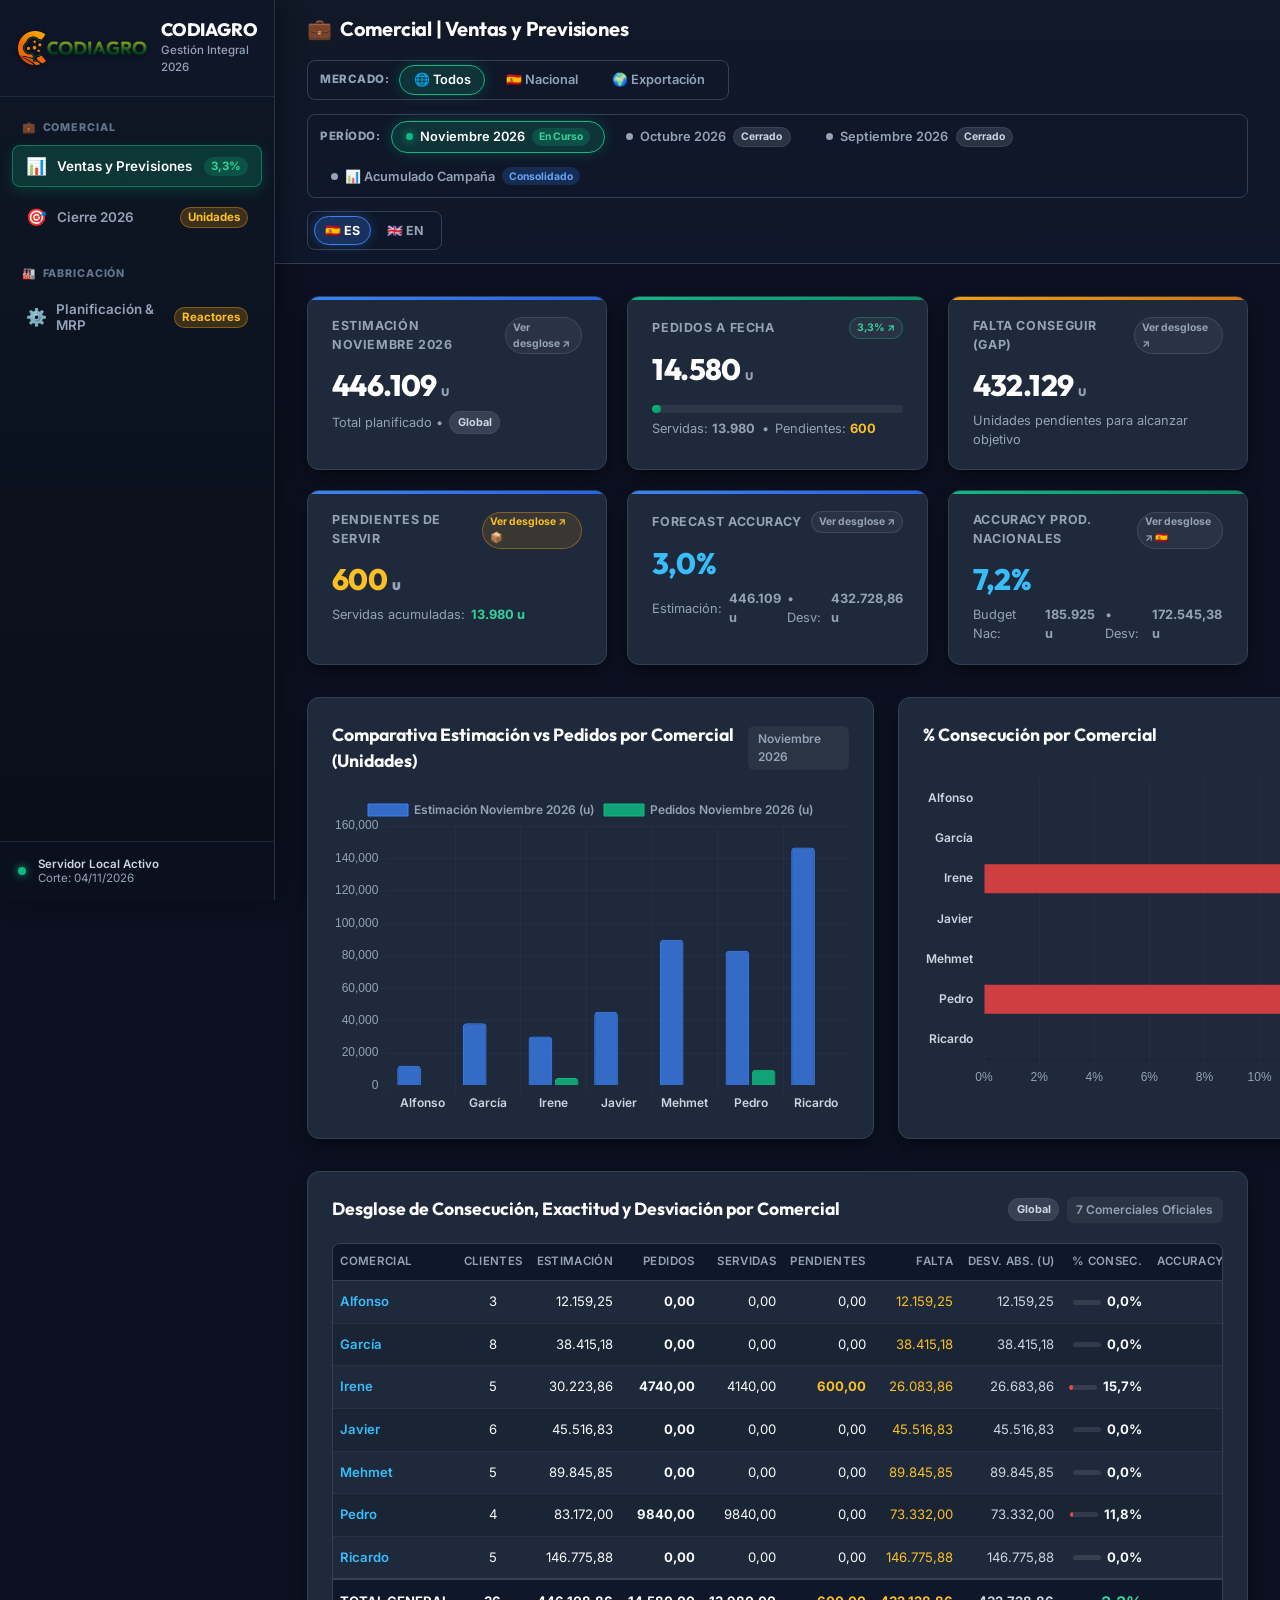
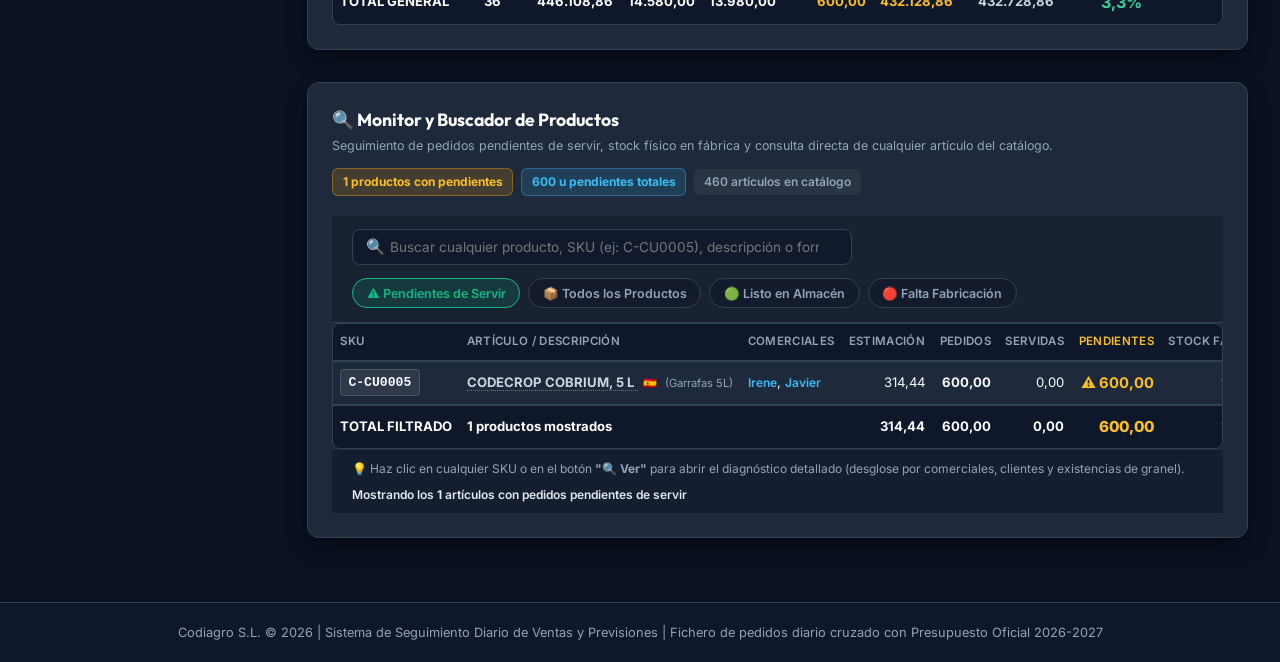
==== index.html @ d4f67efa "fix: resolucion de incidencias de revision independiente (reconciliacion de borradores por clave_ope" ====
<!DOCTYPE html>
<html lang="es">
<head>
  <meta charset="utf-8">
  <meta name="viewport" content="width=device-width, initial-scale=1">
  <meta http-equiv="Cache-Control" content="no-cache, no-store, must-revalidate">
  <meta http-equiv="Pragma" content="no-cache">
  <meta http-equiv="Expires" content="0">
  <title>Estimación de Ventas | Codiagro</title>
  <link rel="preconnect" href="https://fonts.googleapis.com">
  <link rel="preconnect" href="https://fonts.gstatic.com" crossorigin>
  <link href="https://fonts.googleapis.com/css2?family=Inter:wght@400;500;600;700;800&family=Outfit:wght@500;600;700;800&display=swap" rel="stylesheet">
  <script>
    window.fmtCurr = window.fmtCurr || function(n) {
      var lang = (typeof currentLang !== 'undefined' && currentLang === 'en') ? 'en' : 'es';
      if (isNaN(n) || n === null || n === undefined) return lang === 'en' ? '€0.00' : '0,00 €';
      var loc = lang === 'en' ? 'en-US' : 'es-ES';
      var str = Number(n).toLocaleString(loc, { minimumFractionDigits: 2, maximumFractionDigits: 2 });
      return lang === 'en' ? ('€' + str) : (str + ' €');
    };
    window.fmtEur = window.fmtEur || function(n) { return window.fmtCurr(n); };
    window.fmtNum = window.fmtNum || function(n, dec) {
      dec = dec || 0;
      if (isNaN(n) || n === null || n === undefined) return '0';
      var loc = (typeof currentLang !== 'undefined' && currentLang === 'en') ? 'en-US' : 'es-ES';
      return Number(n).toLocaleString(loc, { minimumFractionDigits: dec, maximumFractionDigits: dec });
    };
    window.fmtPct = window.fmtPct || function(val) {
      var n = Number(val);
      if (isNaN(n) || val === null || val === undefined) return (typeof currentLang !== 'undefined' && currentLang === 'en') ? '0.0%' : '0,0%';
      var s = n.toFixed(1);
      return ((typeof currentLang !== 'undefined' && currentLang === 'en') ? s : s.replace('.', ',')) + '%';
    };
    var fmtCurr = window.fmtCurr;
    var fmtEur = window.fmtEur;
    var fmtNum = window.fmtNum;
    var fmtPct = window.fmtPct;
  </script>
  <script src="chart.umd.min.js"></script>
  <script>if (typeof Chart === 'undefined') { document.write('<script src="https://cdn.jsdelivr.net/npm/chart.js@4.4.1/dist/chart.umd.min.js"><\/script>'); }</script>
  <script src="exceljs.min.js"></script>
  <script>if (typeof ExcelJS === 'undefined') { document.write('<script src="https://cdn.jsdelivr.net/npm/exceljs@4.4.0/dist/exceljs.min.js"><\/script>'); }</script>
  <script src="dashboard_i18n.js?v=20261102_1145"></script>
  <script src="dashboard_data.js?v=20261102_1145"></script>
  <script src="production_planning_data.js?v=20261102_1145"></script>
  <link rel="stylesheet" href="marta_tracking.css?v=20261102_1145">
  <script src="marta_tracking_data.js?v=20261102_1145"></script>
  <script src="marta_tracking_logic.js?v=20261102_1145"></script>
  <style>
    :root {
      color-scheme: dark;
      --bg: #0b1120;
      --card-bg: #1e293b;
      --card-border: #334155;
      --ink: #f8fafc;
      --muted: #94a3b8;
      --accent: #10b981;
      --accent-gradient: linear-gradient(135deg, #10b981 0%, #059669 100%);
      --warn: #f59e0b;
      --warn-gradient: linear-gradient(135deg, #f59e0b 0%, #d97706 100%);
      --danger: #ef4444;
      --danger-gradient: linear-gradient(135deg, #ef4444 0%, #dc2626 100%);
      --info: #3b82f6;
      --info-gradient: linear-gradient(135deg, #3b82f6 0%, #2563eb 100%);
      --radius-sm: 8px;
      --radius-md: 12px;
      --radius-lg: 16px;
      --shadow: 0 10px 25px -5px rgba(0, 0, 0, 0.4), 0 8px 10px -6px rgba(0, 0, 0, 0.3);
    }

    * {
      box-sizing: border-box;
      margin: 0;
      padding: 0;
    }

    body {
      background-color: var(--bg);
      color: var(--ink);
      font-family: 'Inter', -apple-system, BlinkMacSystemFont, "Segoe UI", Roboto, sans-serif;
      min-height: 100vh;
      display: flex;
      flex-direction: column;
      line-height: 1.5;
    }

    /* HEADER */
    header {
      background: linear-gradient(180deg, #111827 0%, #0f172a 100%);
      border-bottom: 1px solid var(--card-border);
      padding: 1rem 2rem;
      position: sticky;
      top: 0;
      z-index: 100;
      backdrop-filter: blur(12px);
    }

    .header-container {
      max-width: 1700px;
      margin: 0 auto;
      display: flex;
      justify-content: space-between;
      align-items: center;
      flex-wrap: wrap;
      gap: 1rem;
    }

    .brand-section {
      display: flex;
      align-items: center;
      gap: 1.25rem;
    }

    .brand-logo {
      height: 38px;
      filter: drop-shadow(0 2px 4px rgba(0,0,0,0.5));
    }

    .brand-titles h1 {
      font-family: 'Outfit', sans-serif;
      font-size: 1.35rem;
      font-weight: 700;
      letter-spacing: -0.02em;
      color: #ffffff;
      display: flex;
      align-items: center;
      gap: 0.5rem;
    }

    .badge-live {
      background: rgba(16, 185, 129, 0.15);
      border: 1px solid rgba(16, 185, 129, 0.4);
      color: var(--accent);
      font-size: 0.7rem;
      padding: 0.2rem 0.6rem;
      border-radius: 9999px;
      font-weight: 700;
      text-transform: uppercase;
      letter-spacing: 0.05em;
    }

    .brand-titles p {
      font-size: 0.82rem;
      color: var(--muted);
      margin-top: 2px;
    }

    .header-actions {
      display: flex;
      align-items: center;
      gap: 0.85rem;
      flex-wrap: wrap;
    }

    /* SCOPE SWITCHER (NACIONAL / EXPORTACION) */
    .scope-switcher {
      display: flex;
      align-items: center;
      gap: 0.35rem;
      background: rgba(15, 23, 42, 0.7);
      padding: 0.3rem 0.5rem;
      border-radius: var(--radius-sm);
      border: 1px solid var(--card-border);
      flex-wrap: wrap;
    }

    .scope-label {
      font-size: 0.72rem;
      font-weight: 800;
      color: var(--muted);
      letter-spacing: 0.05em;
      margin-left: 0.25rem;
      margin-right: 0.25rem;
    }

    .scope-btn {
      background: transparent;
      border: 1px solid transparent;
      color: var(--muted);
      font-family: inherit;
      font-size: 0.8rem;
      font-weight: 600;
      padding: 0.38rem 0.85rem;
      border-radius: 9999px;
      cursor: pointer;
      display: inline-flex;
      align-items: center;
      gap: 0.4rem;
      transition: all 0.2s ease;
      white-space: nowrap;
    }

    .scope-btn:hover {
      color: var(--ink);
      border-color: #475569;
      background: rgba(255, 255, 255, 0.04);
    }

    .scope-btn.active {
      background: rgba(16, 185, 129, 0.18);
      border-color: var(--accent);
      color: #ffffff;
      box-shadow: 0 0 14px rgba(16, 185, 129, 0.25);
    }

    .scope-btn.active.scope-exp {
      background: rgba(59, 130, 246, 0.18);
      border-color: #3b82f6;
      color: #93c5fd;
      box-shadow: 0 0 14px rgba(59, 130, 246, 0.25);
    }

    /* PERIOD SWITCHER */
    .period-switcher {
      display: flex;
      align-items: center;
      gap: 0.4rem;
      background: rgba(15, 23, 42, 0.65);
      padding: 0.3rem 0.5rem;
      border-radius: var(--radius-sm);
      border: 1px solid var(--card-border);
      flex-wrap: wrap;
    }

    .period-label {
      font-size: 0.72rem;
      font-weight: 800;
      color: var(--muted);
      letter-spacing: 0.05em;
      margin-left: 0.25rem;
      margin-right: 0.25rem;
    }

    .period-btn {
      background: transparent;
      border: 1px solid transparent;
      color: var(--muted);
      font-family: inherit;
      font-size: 0.8rem;
      font-weight: 600;
      padding: 0.38rem 0.85rem;
      border-radius: 9999px;
      cursor: pointer;
      display: inline-flex;
      align-items: center;
      gap: 0.45rem;
      transition: all 0.2s ease;
      white-space: nowrap;
    }

    .period-btn:hover {
      color: var(--ink);
      border-color: #475569;
      background: rgba(255, 255, 255, 0.04);
    }

    .period-btn.active {
      background: rgba(16, 185, 129, 0.18);
      border-color: var(--accent);
      color: #ffffff;
      box-shadow: 0 0 14px rgba(16, 185, 129, 0.25);
    }

    .period-dot {
      width: 7px;
      height: 7px;
      border-radius: 50%;
      background: var(--muted);
      display: inline-block;
    }

    .period-dot.active {
      background: var(--accent);
      box-shadow: 0 0 8px var(--accent);
    }

    /* LANGUAGE SWITCHER */
    .lang-switcher {
      display: flex;
      align-items: center;
      gap: 0.25rem;
      background: rgba(15, 23, 42, 0.7);
      padding: 0.25rem 0.35rem;
      border-radius: var(--radius-sm);
      border: 1px solid var(--card-border);
    }

    .lang-btn {
      background: transparent;
      border: 1px solid transparent;
      color: var(--muted);
      font-family: inherit;
      font-size: 0.78rem;
      font-weight: 700;
      padding: 0.35rem 0.65rem;
      border-radius: 9999px;
      cursor: pointer;
      display: inline-flex;
      align-items: center;
      gap: 0.3rem;
      transition: all 0.2s ease;
      white-space: nowrap;
    }

    .lang-btn:hover {
      color: #ffffff;
      background: rgba(255, 255, 255, 0.05);
    }

    .lang-btn.active {
      background: rgba(59, 130, 246, 0.25);
      border-color: #3b82f6;
      color: #ffffff;
      box-shadow: 0 0 12px rgba(59, 130, 246, 0.3);
    }

    .btn-download {
      display: inline-flex;
      align-items: center;
      gap: 0.5rem;
      background: var(--accent-gradient);
      color: #ffffff;
      font-weight: 600;
      font-size: 0.85rem;
      padding: 0.55rem 1.25rem;
      border-radius: var(--radius-sm);
      text-decoration: none;
      box-shadow: 0 4px 12px rgba(16, 185, 129, 0.3);
      transition: all 0.2s ease;
      border: none;
      cursor: pointer;
    }

    .btn-download:hover {
      transform: translateY(-2px);
      box-shadow: 0 6px 16px rgba(16, 185, 129, 0.45);
    }

    /* NAVIGATION TABS */
    .tabs-wrapper {
      background: #0f172a;
      border-bottom: 1px solid var(--card-border);
      position: sticky;
      top: 73px;
      z-index: 90;
    }

    .tabs-container {
      max-width: 1700px;
      margin: 0 auto;
      display: flex;
      overflow-x: auto;
      padding: 0 2rem;
      scrollbar-width: thin;
    }

    .tab-btn {
      background: transparent;
      border: none;
      border-bottom: 3px solid transparent;
      color: var(--muted);
      font-family: inherit;
      font-size: 0.88rem;
      font-weight: 600;
      padding: 0.85rem 1.25rem;
      cursor: pointer;
      display: flex;
      align-items: center;
      gap: 0.5rem;
      white-space: nowrap;
      transition: all 0.2s ease;
    }

    .tab-btn:hover {
      color: var(--ink);
      background: rgba(255, 255, 255, 0.02);
    }

    .tab-btn.active {
      color: #ffffff;
      border-bottom-color: var(--accent);
      background: rgba(16, 185, 129, 0.08);
    }

    .tab-badge {
      font-size: 0.72rem;
      padding: 0.15rem 0.45rem;
      border-radius: 9999px;
      font-weight: 700;
    }

    .badge-success { background: rgba(16, 185, 129, 0.2); color: #34d399; }
    .badge-warning { background: rgba(245, 158, 11, 0.2); color: #fbbf24; }
    .badge-danger { background: rgba(239, 68, 68, 0.2); color: #f87171; }
    .badge-neutral { background: rgba(148, 163, 184, 0.2); color: #cbd5e1; }
    .badge-info { background: rgba(59, 130, 246, 0.2); color: #60a5fa; }

    /* MAIN CONTAINER */
    main {
      flex: 1;
      max-width: 1700px;
      width: 100%;
      margin: 0 auto;
      padding: 2rem;
    }

    /* KPI GRID */
    .kpi-grid {
      display: grid;
      grid-template-columns: repeat(auto-fit, minmax(240px, 1fr));
      gap: 1.25rem;
      margin-bottom: 2rem;
    }

    .kpi-card {
      background: var(--card-bg);
      border: 1px solid var(--card-border);
      border-radius: var(--radius-md);
      padding: 1.25rem 1.5rem;
      box-shadow: var(--shadow);
      display: flex;
      flex-direction: column;
      position: relative;
      overflow: hidden;
      transition: transform 0.22s cubic-bezier(0.16, 1, 0.3, 1), box-shadow 0.22s ease, border-color 0.22s ease;
    }

    .kpi-card.clickable {
      cursor: pointer;
      user-select: none;
    }

    .kpi-card.clickable:hover {
      transform: translateY(-3px);
      box-shadow: 0 16px 30px -4px rgba(0, 0, 0, 0.6), 0 0 0 1px rgba(16, 185, 129, 0.4);
      border-color: rgba(16, 185, 129, 0.45);
    }

    .kpi-card.clickable:active {
      transform: translateY(-1px);
    }

    .kpi-click-tag {
      font-size: 0.65rem;
      font-weight: 700;
      color: var(--muted);
      background: rgba(255, 255, 255, 0.05);
      border: 1px solid rgba(255, 255, 255, 0.1);
      padding: 0.12rem 0.42rem;
      border-radius: 9999px;
      display: inline-flex;
      align-items: center;
      gap: 0.2rem;
      transition: all 0.2s ease;
    }

    .kpi-card.clickable:hover .kpi-click-tag {
      color: #38bdf8;
      background: rgba(56, 189, 248, 0.15);
      border-color: rgba(56, 189, 248, 0.4);
    }

    .kpi-card::before {
      content: '';
      position: absolute;
      top: 0;
      left: 0;
      right: 0;
      height: 3px;
      background: var(--card-border);
    }

    .kpi-card.accent-emerald::before { background: var(--accent-gradient); }
    .kpi-card.accent-amber::before { background: var(--warn-gradient); }
    .kpi-card.accent-rose::before { background: var(--danger-gradient); }
    .kpi-card.accent-blue::before { background: var(--info-gradient); }

    .kpi-header {
      display: flex;
      justify-content: space-between;
      align-items: center;
      margin-bottom: 0.5rem;
    }

    .kpi-title {
      font-size: 0.78rem;
      font-weight: 700;
      color: var(--muted);
      text-transform: uppercase;
      letter-spacing: 0.05em;
    }

    .kpi-value {
      font-family: 'Outfit', sans-serif;
      font-size: 1.85rem;
      font-weight: 800;
      color: #ffffff;
      margin-bottom: 0.25rem;
    }

    .kpi-subtext {
      font-size: 0.8rem;
      color: var(--muted);
      display: flex;
      align-items: center;
      gap: 0.4rem;
    }

    /* PROGRESS BAR */
    .progress-bar-container {
      background: rgba(255, 255, 255, 0.06);
      border-radius: 9999px;
      height: 8px;
      overflow: hidden;
      margin-top: 0.6rem;
      width: 100%;
    }

    .progress-bar-fill {
      height: 100%;
      border-radius: 9999px;
      background: var(--accent-gradient);
      transition: width 0.6s cubic-bezier(0.16, 1, 0.3, 1);
    }

    .progress-bar-fill.amber { background: var(--warn-gradient); }
    .progress-bar-fill.rose { background: var(--danger-gradient); }

    /* CHARTS SECTION */
    .charts-grid {
      display: grid;
      grid-template-columns: 2fr 1fr;
      gap: 1.5rem;
      margin-bottom: 2rem;
    }

    @media (max-width: 1100px) {
      .charts-grid { grid-template-columns: 1fr; }
    }

    .chart-panel {
      background: var(--card-bg);
      border: 1px solid var(--card-border);
      border-radius: var(--radius-md);
      padding: 1.5rem;
      box-shadow: var(--shadow);
    }

    .panel-header {
      display: flex;
      justify-content: space-between;
      align-items: center;
      margin-bottom: 1.25rem;
    }

    .panel-title {
      font-family: 'Outfit', sans-serif;
      font-size: 1.1rem;
      font-weight: 700;
      color: #ffffff;
    }

    .panel-badge {
      font-size: 0.75rem;
      font-weight: 600;
      padding: 0.25rem 0.6rem;
      border-radius: 6px;
      background: rgba(255, 255, 255, 0.05);
      color: var(--muted);
    }

    .chart-container {
      position: relative;
      height: 320px;
      width: 100%;
    }

    /* TABLE SECTION */
    .table-panel {
      background: var(--card-bg);
      border: 1px solid var(--card-border);
      border-radius: var(--radius-md);
      padding: 1.5rem;
      box-shadow: var(--shadow);
      margin-bottom: 2rem;
    }

    .table-controls {
      display: flex;
      justify-content: space-between;
      align-items: center;
      flex-wrap: wrap;
      gap: 1rem;
      margin-bottom: 1.25rem;
    }

    .search-input {
      background: rgba(15, 23, 42, 0.7);
      border: 1px solid var(--card-border);
      color: var(--ink);
      font-family: inherit;
      font-size: 0.88rem;
      padding: 0.55rem 1rem;
      border-radius: var(--radius-sm);
      width: 320px;
      max-width: 100%;
      outline: none;
      transition: all 0.2s;
    }

    .search-input:focus {
      border-color: var(--accent);
      box-shadow: 0 0 0 3px rgba(16, 185, 129, 0.2);
    }

    .filter-pills {
      display: flex;
      gap: 0.5rem;
      flex-wrap: wrap;
    }

    .pill-btn {
      background: rgba(15, 23, 42, 0.6);
      border: 1px solid var(--card-border);
      color: var(--muted);
      font-family: inherit;
      font-size: 0.78rem;
      font-weight: 600;
      padding: 0.4rem 0.85rem;
      border-radius: 9999px;
      cursor: pointer;
      transition: all 0.2s;
    }

    .pill-btn:hover {
      color: var(--ink);
      border-color: #475569;
    }

    .pill-btn.active {
      background: rgba(16, 185, 129, 0.15);
      border-color: var(--accent);
      color: var(--accent);
    }

    .table-wrapper {
      overflow-x: auto;
      -webkit-overflow-scrolling: touch;
      border-radius: var(--radius-sm);
      border: 1px solid var(--card-border);
      width: 100%;
    }

    table {
      width: 100%;
      min-width: 980px;
      border-collapse: collapse;
      text-align: left;
      font-size: 0.82rem;
    }

    thead th {
      background: #0f172a;
      color: #94a3b8;
      font-weight: 600;
      font-size: 0.72rem;
      text-transform: uppercase;
      letter-spacing: 0.03em;
      padding: 0.6rem 0.45rem;
      border-bottom: 1px solid var(--card-border);
      white-space: nowrap;
      overflow: hidden;
      text-overflow: ellipsis;
    }

    tbody tr {
      border-bottom: 1px solid rgba(51, 65, 85, 0.4);
      transition: background 0.15s;
    }

    tbody tr:nth-child(even) {
      background: rgba(15, 23, 42, 0.3);
    }

    tbody tr:hover {
      background: rgba(16, 185, 129, 0.05);
    }

    tbody td {
      padding: 0.5rem 0.45rem;
      color: var(--ink);
      white-space: nowrap;
      overflow: hidden;
      text-overflow: ellipsis;
    }

    tfoot tr {
      background: #0f172a;
      border-top: 2px solid var(--card-border);
      font-weight: 700;
    }

    tfoot td {
      padding: 0.6rem 0.45rem;
      color: #ffffff;
      white-space: nowrap;
      overflow: hidden;
      text-overflow: ellipsis;
    }

    .text-right { text-align: right; }
    .text-center { text-align: center; }

    .tag-commercial {
      font-weight: 600;
      color: #38bdf8;
      cursor: pointer;
    }

    .tag-commercial:hover {
      text-decoration: underline;
    }

    .progress-cell {
      display: flex;
      align-items: center;
      gap: 0.4rem;
      justify-content: flex-end;
    }

    .mini-bar {
      width: 28px;
      height: 5px;
      background: rgba(255, 255, 255, 0.1);
      border-radius: 9999px;
      overflow: hidden;
      flex-shrink: 0;
    }

    .mini-bar-fill {
      height: 100%;
      border-radius: 9999px;
      background: var(--accent);
    }

    .btn-table-action {
      background: rgba(16, 185, 129, 0.12);
      border: 1px solid rgba(16, 185, 129, 0.3);
      color: var(--accent);
      padding: 0.3rem 0.7rem;
      border-radius: 6px;
      font-size: 0.78rem;
      font-weight: 600;
      cursor: pointer;
      transition: all 0.2s;
    }

    .btn-table-action:hover {
      background: var(--accent);
      color: #000000;
    }

    /* MODAL OVERLAY & CONTAINER */
    .modal-overlay {
      position: fixed;
      top: 0;
      left: 0;
      right: 0;
      bottom: 0;
      background: rgba(3, 7, 18, 0.78);
      backdrop-filter: blur(10px);
      -webkit-backdrop-filter: blur(10px);
      z-index: 1000;
      display: flex;
      align-items: center;
      justify-content: center;
      padding: 1.5rem;
      opacity: 0;
      visibility: hidden;
      transition: opacity 0.25s ease, visibility 0.25s ease;
    }

    .modal-overlay.active {
      opacity: 1;
      visibility: visible;
    }

    .modal-container {
      background: #0f172a;
      border: 1px solid #334155;
      border-radius: var(--radius-lg);
      width: 100%;
      max-width: 1350px;
      max-height: 90vh;
      display: flex;
      flex-direction: column;
      box-shadow: 0 25px 50px -12px rgba(0, 0, 0, 0.8), 0 0 0 1px rgba(255, 255, 255, 0.08);
      transform: scale(0.96) translateY(12px);
      transition: transform 0.25s cubic-bezier(0.16, 1, 0.3, 1);
      overflow: hidden;
    }

    .modal-overlay.active .modal-container {
      transform: scale(1) translateY(0);
    }

    .modal-header {
      padding: 1.15rem 1.6rem;
      background: #111827;
      border-bottom: 1px solid var(--card-border);
      display: flex;
      justify-content: space-between;
      align-items: flex-start;
      gap: 1rem;
    }

    .modal-titles h2 {
      font-family: 'Outfit', sans-serif;
      font-size: 1.28rem;
      font-weight: 700;
      color: #ffffff;
      display: flex;
      align-items: center;
      gap: 0.55rem;
    }

    .modal-subtitle {
      font-size: 0.82rem;
      color: var(--muted);
      margin-top: 0.2rem;
      display: flex;
      align-items: center;
      gap: 0.5rem;
      flex-wrap: wrap;
    }

    .modal-close-btn {
      background: rgba(255, 255, 255, 0.05);
      border: 1px solid var(--card-border);
      color: var(--muted);
      font-size: 1.35rem;
      width: 34px;
      height: 34px;
      border-radius: 8px;
      cursor: pointer;
      display: flex;
      align-items: center;
      justify-content: center;
      transition: all 0.2s;
      flex-shrink: 0;
      line-height: 1;
    }

    .modal-close-btn:hover {
      background: rgba(239, 68, 68, 0.2);
      border-color: rgba(239, 68, 68, 0.5);
      color: #ef4444;
    }

    .modal-stats-bar {
      background: rgba(15, 23, 42, 0.95);
      border-bottom: 1px solid var(--card-border);
      padding: 0.7rem 1.6rem;
      display: flex;
      align-items: center;
      justify-content: space-between;
      flex-wrap: wrap;
      gap: 0.85rem;
    }

    .modal-stat-group {
      display: flex;
      align-items: center;
      gap: 1.5rem;
      flex-wrap: wrap;
    }

    .modal-stat-item {
      display: flex;
      flex-direction: column;
    }

    .modal-stat-label {
      font-size: 0.68rem;
      text-transform: uppercase;
      color: var(--muted);
      font-weight: 700;
      letter-spacing: 0.04em;
    }

    .modal-stat-value {
      font-family: 'Outfit', sans-serif;
      font-size: 1.15rem;
      font-weight: 800;
      color: #ffffff;
    }

    .modal-controls {
      padding: 0.75rem 1.6rem;
      background: #0b1120;
      border-bottom: 1px solid var(--card-border);
      display: flex;
      align-items: center;
      justify-content: space-between;
      gap: 0.85rem;
      flex-wrap: wrap;
    }

    .modal-search {
      flex: 1;
      min-width: 250px;
    }

    .modal-search input {
      width: 100%;
      background: rgba(15, 23, 42, 0.85);
      border: 1px solid var(--card-border);
      border-radius: var(--radius-sm);
      padding: 0.45rem 0.85rem;
      color: #ffffff;
      font-family: inherit;
      font-size: 0.82rem;
      outline: none;
      transition: border-color 0.2s, box-shadow 0.2s;
    }

    .modal-search input:focus {
      border-color: var(--accent);
      box-shadow: 0 0 0 2px rgba(16, 185, 129, 0.25);
    }

    .modal-body {
      flex: 1;
      overflow-y: auto;
      padding: 0;
      max-height: 56vh;
    }

    .modal-table {
      width: 100%;
      min-width: 950px;
      border-collapse: collapse;
      font-size: 0.81rem;
    }

    .modal-table thead th {
      position: sticky;
      top: 0;
      background: #111827;
      z-index: 10;
      box-shadow: 0 1px 0 var(--card-border);
    }

    .metric-highlight {
      font-weight: 800;
      padding: 0.15rem 0.45rem;
      border-radius: 4px;
    }

    .metric-amber {
      background: rgba(245, 158, 11, 0.16);
      color: #fbbf24;
      border: 1px solid rgba(245, 158, 11, 0.35);
    }

    .metric-emerald {
      background: rgba(16, 185, 129, 0.16);
      color: #34d399;
      border: 1px solid rgba(16, 185, 129, 0.35);
    }

    .metric-blue {
      background: rgba(59, 130, 246, 0.16);
      color: #60a5fa;
      border: 1px solid rgba(59, 130, 246, 0.35);
    }

    /* FOOTER */
    footer {
      background: #0f172a;
      border-top: 1px solid var(--card-border);
      padding: 1.25rem 2rem;
      text-align: center;
      font-size: 0.8rem;
      color: var(--muted);
      margin-top: auto;
    }

    /* ESTILOS PARA PRODUCTOS CLICABLES Y MODAL DE DIAGNÓSTICO */
    .sku-clickable-tag {
      font-family: monospace;
      background: rgba(255, 255, 255, 0.08);
      padding: 0.16rem 0.45rem;
      border-radius: 4px;
      font-weight: 700;
      color: #f8fafc;
      cursor: pointer;
      display: inline-flex;
      align-items: center;
      gap: 0.35rem;
      border: 1px solid rgba(255, 255, 255, 0.14);
      transition: all 0.2s ease;
    }
    .sku-clickable-tag:hover {
      background: rgba(56, 189, 248, 0.22);
      color: #38bdf8;
      border-color: rgba(56, 189, 248, 0.5);
      transform: translateY(-1px);
      box-shadow: 0 2px 8px rgba(56, 189, 248, 0.25);
    }
    .product-clickable-link {
      color: #cbd5e1;
      cursor: pointer;
      border-bottom: 1px dotted rgba(203, 213, 225, 0.45);
      transition: all 0.2s ease;
    }
    .product-clickable-link:hover {
      color: #38bdf8;
      border-bottom-color: #38bdf8;
    }
    .diag-cause-badge {
      display: inline-flex;
      align-items: center;
      gap: 0.35rem;
      font-size: 0.72rem;
      font-weight: 700;
      padding: 0.22rem 0.6rem;
      border-radius: 999px;
      white-space: nowrap;
    }
    .diag-cause-badge.cause-warehouse {
      background: rgba(16, 185, 129, 0.18);
      color: #34d399;
      border: 1px solid rgba(16, 185, 129, 0.4);
    }
    .diag-cause-badge.cause-unforeseen {
      background: rgba(245, 158, 11, 0.2);
      color: #fbbf24;
      border: 1px solid rgba(245, 158, 11, 0.45);
    }
    .diag-cause-badge.cause-short-forecast {
      background: rgba(249, 115, 22, 0.2);
      color: #fb923c;
      border: 1px solid rgba(249, 115, 22, 0.45);
    }
    .diag-cause-badge.cause-packaging {
      background: rgba(168, 85, 247, 0.2);
      color: #c084fc;
      border: 1px solid rgba(168, 85, 247, 0.45);
    }
    .diag-cause-badge.cause-plant {
      background: rgba(239, 68, 68, 0.2);
      color: #f87171;
      border: 1px solid rgba(239, 68, 68, 0.45);
    }
    .diag-cause-badge.cause-served {
      background: rgba(16, 185, 129, 0.12);
      color: #a7f3d0;
      border: 1px solid rgba(16, 185, 129, 0.25);
    }

    /* RESPONSIVE MOBILE STYLES */
    @media (max-width: 768px) {
      header {
        padding: 0.75rem 1rem;
      }
      .brand-titles h1 {
        font-size: 1.08rem;
      }
      .header-actions {
        width: 100%;
        justify-content: flex-start;
      }
      .scope-switcher,
      .period-switcher,
      .lang-switcher {
        overflow-x: auto;
        flex-wrap: nowrap;
        -webkit-overflow-scrolling: touch;
        padding-bottom: 0.25rem;
      }
      .modal-overlay {
        padding: 0.5rem;
      }
      .modal-container {
        max-height: 94vh;
      }
      .modal-body {
        max-height: 50vh;
      }
      .modal-header,
      .modal-stats-bar,
      .modal-controls {
        padding: 0.75rem 1rem;
      }
      .tabs-wrapper {
        top: 0;
      }
      .tabs-container {
        padding: 0 0.5rem;
      }
      .tab-btn {
        padding: 0.65rem 0.85rem;
        font-size: 0.8rem;
      }
      main {
        padding: 1rem 0.75rem;
      }
      .kpi-grid {
        grid-template-columns: 1fr;
        gap: 0.75rem;
      }
      .charts-grid {
        grid-template-columns: 1fr;
      }
      .table-panel {
        padding: 1rem 0.75rem;
      }
      .search-input {
        width: 100%;
      }
      .filter-pills {
        overflow-x: auto;
        flex-wrap: nowrap;
        padding-bottom: 0.4rem;
        -webkit-overflow-scrolling: touch;
      }
    }

    /* ====================================================
       MRP / PLANIFICACIÓN DE LA PRODUCCIÓN ESTILOS
       ==================================================== */
    .tab-btn-mrp {
      border: 1px solid rgba(245, 158, 11, 0.4) !important;
      background: linear-gradient(180deg, rgba(245, 158, 11, 0.08) 0%, rgba(30, 41, 59, 0.6) 100%) !important;
    }
    .tab-btn-mrp:hover {
      border-color: rgba(245, 158, 11, 0.8) !important;
      box-shadow: 0 0 15px rgba(245, 158, 11, 0.25);
    }
    .tab-btn-mrp.active {
      border-color: #f59e0b !important;
      background: linear-gradient(180deg, rgba(245, 158, 11, 0.25) 0%, rgba(30, 41, 59, 0.95) 100%) !important;
      color: #fbbf24 !important;
      box-shadow: 0 4px 20px rgba(245, 158, 11, 0.3);
    }

    .mrp-section {
      display: flex;
      flex-direction: column;
      gap: 1.5rem;
      animation: fadeIn 0.3s ease;
    }

    .mrp-control-card {
      background: linear-gradient(135deg, rgba(30, 41, 59, 0.95) 0%, rgba(15, 23, 42, 0.95) 100%);
      border: 1px solid rgba(51, 65, 85, 0.8);
      border-radius: var(--radius-lg);
      padding: 1.5rem 1.75rem;
      box-shadow: var(--shadow);
      display: flex;
      flex-direction: column;
      gap: 1.25rem;
    }

    .mrp-control-header {
      display: flex;
      justify-content: space-between;
      align-items: center;
      flex-wrap: wrap;
      gap: 1rem;
      border-bottom: 1px solid rgba(51, 65, 85, 0.6);
      padding-bottom: 1rem;
    }

    .mrp-control-title {
      display: flex;
      align-items: center;
      gap: 0.75rem;
    }
    .mrp-control-title h2 {
      font-size: 1.3rem;
      font-weight: 700;
      color: #f8fafc;
      letter-spacing: -0.02em;
    }
    .mrp-control-title p {
      font-size: 0.85rem;
      color: var(--muted);
      margin-top: 0.2rem;
    }

    .mrp-presets-row {
      display: flex;
      align-items: center;
      flex-wrap: wrap;
      gap: 0.5rem;
    }
    .mrp-preset-btn {
      padding: 0.45rem 0.9rem;
      border-radius: 9999px;
      font-size: 0.82rem;
      font-weight: 600;
      background: rgba(51, 65, 85, 0.4);
      color: #cbd5e1;
      border: 1px solid rgba(71, 85, 105, 0.6);
      cursor: pointer;
      transition: all 0.2s ease;
      display: inline-flex;
      align-items: center;
      gap: 0.4rem;
    }
    .mrp-preset-btn:hover {
      background: rgba(71, 85, 105, 0.7);
      color: #fff;
      border-color: #94a3b8;
      transform: translateY(-1px);
    }
    .mrp-preset-btn.active {
      background: linear-gradient(135deg, rgba(245, 158, 11, 0.25) 0%, rgba(217, 119, 6, 0.35) 100%);
      color: #fbbf24;
      border-color: #f59e0b;
      box-shadow: 0 0 14px rgba(245, 158, 11, 0.35);
    }
    .mrp-preset-btn.highlight {
      border-color: #f59e0b;
    }

    .mrp-month-selector {
      display: flex;
      flex-direction: column;
      gap: 0.65rem;
    }
    .mrp-month-header {
      display: flex;
      justify-content: space-between;
      align-items: center;
      font-size: 0.78rem;
      text-transform: uppercase;
      letter-spacing: 0.05em;
      color: var(--muted);
      font-weight: 600;
    }
    .mrp-month-grid {
      display: flex;
      flex-wrap: wrap;
      gap: 0.5rem;
    }
    .month-chip {
      padding: 0.45rem 0.85rem;
      border-radius: var(--radius-sm);
      font-size: 0.82rem;
      font-weight: 500;
      background: rgba(15, 23, 42, 0.7);
      color: #94a3b8;
      border: 1px solid rgba(51, 65, 85, 0.8);
      cursor: pointer;
      transition: all 0.15s ease;
      display: inline-flex;
      align-items: center;
      gap: 0.4rem;
      user-select: none;
    }
    .month-chip:hover {
      background: rgba(30, 41, 59, 0.9);
      color: #f8fafc;
      border-color: #64748b;
    }
    .month-chip.active {
      background: linear-gradient(135deg, rgba(16, 185, 129, 0.2) 0%, rgba(5, 150, 105, 0.28) 100%);
      color: #34d399;
      border-color: #10b981;
      font-weight: 600;
      box-shadow: 0 0 12px rgba(16, 185, 129, 0.25);
    }
    .month-chip .chip-check {
      display: none;
      font-size: 0.75rem;
    }
    .month-chip.active .chip-check {
      display: inline-block;
    }

    .mrp-kpi-grid {
      display: grid;
      grid-template-columns: repeat(auto-fit, minmax(200px, 1fr));
      gap: 1rem;
    }

    .mrp-kpi-card {
      background: var(--card-bg);
      border: 1px solid var(--card-border);
      border-radius: var(--radius-md);
      padding: 1.25rem 1.5rem;
      display: flex;
      flex-direction: column;
      gap: 0.4rem;
      position: relative;
      overflow: hidden;
    }
    .mrp-kpi-card::before {
      content: '';
      position: absolute;
      top: 0;
      left: 0;
      bottom: 0;
      width: 4px;
      background: var(--card-border);
    }
    .mrp-kpi-card.urgent::before { background: var(--danger-gradient); }
    .mrp-kpi-card.warning::before { background: var(--warn-gradient); }
    .mrp-kpi-card.stock::before { background: var(--info-gradient); }
    .mrp-kpi-card.forecast::before { background: linear-gradient(135deg, #a855f7 0%, #7e22ce 100%); }
    .mrp-kpi-card.success::before { background: var(--accent-gradient); }

    .mrp-toolbar {
      display: flex;
      justify-content: space-between;
      align-items: center;
      flex-wrap: wrap;
      gap: 1rem;
      background: rgba(30, 41, 59, 0.7);
      border: 1px solid var(--card-border);
      border-radius: var(--radius-md);
      padding: 0.85rem 1.25rem;
    }
    .mrp-toolbar-left, .mrp-toolbar-right {
      display: flex;
      align-items: center;
      flex-wrap: wrap;
      gap: 0.75rem;
    }

    .coverage-pill {
      display: inline-flex;
      align-items: center;
      gap: 0.4rem;
      padding: 0.25rem 0.55rem;
      border-radius: 9999px;
      font-size: 0.75rem;
      font-weight: 700;
    }
    .coverage-crit {
      background: rgba(239, 68, 68, 0.15);
      color: #f87171;
      border: 1px solid rgba(239, 68, 68, 0.3);
    }
    .coverage-warn {
      background: rgba(245, 158, 11, 0.15);
      color: #fbbf24;
      border: 1px solid rgba(245, 158, 11, 0.3);
    }
    .coverage-ok {
      background: rgba(16, 185, 129, 0.15);
      color: #34d399;
      border: 1px solid rgba(16, 185, 129, 0.3);
    }

    .coverage-bar-track {
      width: 50px;
      height: 6px;
      background: rgba(51, 65, 85, 0.6);
      border-radius: 9999px;
      overflow: hidden;
      display: inline-block;
      vertical-align: middle;
      margin-left: 0.4rem;
    }
    .coverage-bar-fill {
      height: 100%;
      border-radius: 9999px;
    }

  
    /* ====================================================
       LAYOUT CON MENÚ LATERAL IZQUIERDO (SIDEBAR)
       ==================================================== */
    .app-layout {
      display: flex;
      min-height: 100vh;
      width: 100%;
      background-color: var(--bg);
    }

    .app-sidebar {
      width: 275px;
      min-width: 275px;
      background: linear-gradient(180deg, #0e1726 0%, #090e18 100%);
      border-right: 1px solid rgba(51, 65, 85, 0.7);
      display: flex;
      flex-direction: column;
      position: sticky;
      top: 0;
      height: 100vh;
      overflow-y: auto;
      z-index: 150;
      scrollbar-width: thin;
      box-shadow: 4px 0 24px rgba(0, 0, 0, 0.4);
    }

    .sidebar-brand {
      padding: 1.25rem 1.15rem;
      display: flex;
      align-items: center;
      gap: 0.85rem;
      border-bottom: 1px solid rgba(51, 65, 85, 0.5);
      background: rgba(15, 23, 42, 0.6);
    }

    .sidebar-logo {
      height: 34px;
      filter: drop-shadow(0 2px 4px rgba(0,0,0,0.5));
    }

    .sidebar-brand-text {
      display: flex;
      flex-direction: column;
    }

    .sidebar-title {
      font-family: 'Outfit', sans-serif;
      font-size: 1.12rem;
      font-weight: 800;
      color: #ffffff;
      letter-spacing: -0.01em;
      line-height: 1.1;
    }

    .sidebar-subtitle {
      font-size: 0.72rem;
      color: var(--muted);
      margin-top: 2px;
      font-weight: 500;
    }

    .sidebar-nav {
      padding: 1.1rem 0.75rem;
      display: flex;
      flex-direction: column;
      gap: 1.35rem;
      flex: 1;
    }

    .nav-group {
      display: flex;
      flex-direction: column;
      gap: 0.25rem;
    }

    .nav-group-header {
      font-size: 0.67rem;
      font-weight: 800;
      text-transform: uppercase;
      letter-spacing: 0.08em;
      color: #64748b;
      padding: 0.35rem 0.65rem 0.3rem;
      display: flex;
      align-items: center;
      gap: 0.4rem;
    }

    .nav-item-btn {
      display: flex;
      align-items: center;
      justify-content: space-between;
      width: 100%;
      padding: 0.62rem 0.8rem;
      border-radius: var(--radius-sm);
      background: transparent;
      border: 1px solid transparent;
      color: #94a3b8;
      font-family: inherit;
      font-size: 0.84rem;
      font-weight: 600;
      cursor: pointer;
      transition: all 0.2s cubic-bezier(0.16, 1, 0.3, 1);
      text-align: left;
    }

    .nav-item-btn:hover {
      background: rgba(255, 255, 255, 0.04);
      color: #f8fafc;
      border-color: rgba(51, 65, 85, 0.5);
      transform: translateX(2px);
    }

    .nav-item-btn.active {
      background: linear-gradient(135deg, rgba(16, 185, 129, 0.2) 0%, rgba(5, 150, 105, 0.28) 100%);
      color: #ffffff;
      border-color: rgba(16, 185, 129, 0.5);
      box-shadow: 0 4px 14px rgba(16, 185, 129, 0.2);
    }

    .nav-item-btn.nav-mrp.active {
      background: linear-gradient(135deg, rgba(245, 158, 11, 0.22) 0%, rgba(217, 119, 6, 0.32) 100%);
      border-color: rgba(245, 158, 11, 0.6);
      color: #fbbf24;
      box-shadow: 0 4px 14px rgba(245, 158, 11, 0.25);
    }


    .nav-item-left {
      display: flex;
      align-items: center;
      gap: 0.55rem;
    }

    .nav-item-icon {
      font-size: 1.05rem;
      width: 22px;
      display: inline-flex;
      justify-content: center;
    }

    .nav-sublist {
      display: flex;
      flex-direction: column;
      gap: 0.15rem;
      margin-left: 1.15rem;
      padding-left: 0.65rem;
      border-left: 1px dashed rgba(51, 65, 85, 0.7);
      margin-top: 0.2rem;
      margin-bottom: 0.4rem;
    }

    .nav-subitem-btn {
      display: flex;
      align-items: center;
      justify-content: space-between;
      width: 100%;
      padding: 0.42rem 0.6rem;
      border-radius: 6px;
      background: transparent;
      border: 1px solid transparent;
      color: #94a3b8;
      font-family: inherit;
      font-size: 0.79rem;
      font-weight: 500;
      cursor: pointer;
      transition: all 0.15s ease;
    }

    .nav-subitem-btn:hover {
      color: #f8fafc;
      background: rgba(255, 255, 255, 0.03);
      transform: translateX(2px);
    }

    .nav-subitem-btn.active {
      color: #34d399;
      font-weight: 700;
      background: rgba(16, 185, 129, 0.14);
      border-color: rgba(16, 185, 129, 0.35);
    }

    .sidebar-footer {
      padding: 0.9rem 1.15rem;
      border-top: 1px solid rgba(51, 65, 85, 0.5);
      background: rgba(11, 17, 32, 0.8);
      display: flex;
      align-items: center;
      gap: 0.75rem;
    }

    .sidebar-dot {
      width: 8px;
      height: 8px;
      border-radius: 50%;
      background: #10b981;
      box-shadow: 0 0 8px #10b981;
      animation: pulseDot 2s infinite;
    }

    .sidebar-footer-text {
      display: flex;
      flex-direction: column;
      font-size: 0.72rem;
      color: var(--muted);
      line-height: 1.25;
    }

    .sidebar-footer-text strong {
      color: #cbd5e1;
      font-weight: 600;
    }

    /* CONTENEDOR PRINCIPAL DERECHO */
    .app-main-wrapper {
      flex: 1;
      display: flex;
      flex-direction: column;
      min-width: 0;
      background-color: var(--bg);
    }

    .app-topbar {
      background: linear-gradient(180deg, #111827 0%, #0f172a 100%);
      border-bottom: 1px solid var(--card-border);
      padding: 0.85rem 2rem;
      position: sticky;
      top: 0;
      z-index: 100;
      backdrop-filter: blur(12px);
      display: flex;
      justify-content: space-between;
      align-items: center;
      flex-wrap: wrap;
      gap: 1rem;
    }

    .topbar-title-section {
      display: flex;
      align-items: center;
      gap: 0.75rem;
    }

    .topbar-heading {
      font-family: 'Outfit', sans-serif;
      font-size: 1.25rem;
      font-weight: 700;
      letter-spacing: -0.01em;
      color: #ffffff;
      display: flex;
      align-items: center;
      gap: 0.5rem;
    }

    @media (max-width: 900px) {
      .app-layout { flex-direction: column; }
      .app-sidebar { width: 100%; height: auto; position: static; }
      .app-topbar { padding: 0.75rem 1rem; }
    }

</style>
</head>
<body>

    <div class="app-layout">
    <!-- BARRA LATERAL IZQUIERDA (SIDEBAR DE NAVEGACIÓN) -->
    <aside class="app-sidebar" id="appSidebar">
      <!-- BRAND / LOGO CODIAGRO -->
      <div class="sidebar-brand">
        <img src="codiagro_logo.png" alt="Codiagro" class="sidebar-logo">
        <div class="sidebar-brand-text">
          <span class="sidebar-title">CODIAGRO</span>
          <span class="sidebar-subtitle" id="sidebarSubtitle">Gestión Integral 2026</span>
        </div>
      </div>

      <!-- MENÚ ORGANIZADO EN 3 REUNIONES / MÓDULOS -->
      <nav class="sidebar-nav">
        
        <!-- MÓDULO 1: COMERCIAL -->
        <div class="nav-group">
          <div class="nav-group-header">
            <span>💼</span>
            <span id="navHeaderComercial">COMERCIAL</span>
          </div>
          <button class="nav-item-btn active" id="navBtnResumen" onclick="switchTab('resumen')">
            <div class="nav-item-left">
              <span class="nav-item-icon">📊</span>
              <span id="navTextResumen">Ventas y Previsiones</span>
            </div>
            <span class="tab-badge badge-success" id="tabBadgeResumen">128.4%</span>
          </button>
          <button class="nav-item-btn" id="navBtnTrackingMarta" onclick="switchTab('tracking_marta')" style="margin-top:0.3rem;">
            <div class="nav-item-left">
              <span class="nav-item-icon">🎯</span>
              <span id="navTextTrackingMarta">Cierre 2026</span>
            </div>
            <span class="tab-badge" id="tabBadgeTrackingMarta" style="background:rgba(245,158,11,0.2);color:#fbbf24;border:1px solid rgba(245,158,11,0.4);">Unidades</span>
          </button>
        </div>

        <!-- MÓDULO 2: FABRICACIÓN -->
        <div class="nav-group">
          <div class="nav-group-header">
            <span>🏭</span>
            <span id="navHeaderProduccion">FABRICACIÓN</span>
          </div>
          <button class="nav-item-btn nav-mrp" id="navBtnProduccion" onclick="switchTab('produccion')">
            <div class="nav-item-left">
              <span class="nav-item-icon">⚙️</span>
              <span id="navTextProduccion">Planificación & MRP</span>
            </div>
            <span class="tab-badge" id="tabBadgeProduccion" style="background:rgba(245,158,11,0.2);color:#fbbf24;border:1px solid rgba(245,158,11,0.4);">Reactores</span>
          </button>
        </div>

      </nav>

      <!-- SIDEBAR FOOTER -->
      <div class="sidebar-footer">
        <div class="sidebar-dot"></div>
        <div class="sidebar-footer-text">
          <strong id="sidebarFooterStatus">Servidor Local Activo</strong>
          <span id="sidebarCorteDate">Corte: 02/11/2026</span>
        </div>
      </div>
    </aside>

    <!-- ÁREA DE CONTENIDO DERECHA -->
    <div class="app-main-wrapper">
      <!-- TOPBAR FIJA CON SELECTORES DE ÁMBITO, PERÍODO E IDIOMA -->
      <header class="app-topbar">
        <div class="topbar-title-section">
          <h1 class="topbar-heading" id="topbarTitle">
            <span id="topbarIcon">💼</span>
            <span id="topbarText">Comercial | Ventas y Previsiones</span>
          </h1>
        </div>

        <div class="header-actions">
          <!-- AMBITO SELECTOR (NACIONAL / EXPORTACION) -->
          <div class="scope-switcher" id="scopeSwitcher">
            <span class="scope-label" id="scopeLabel">MERCADO:</span>
            <button class="scope-btn active" id="sbtn-ALL" onclick="setScope('ALL')">
              <span id="sbtn-ALL-text">🌐 Todos</span>
            </button>
            <button class="scope-btn" id="sbtn-NACIONAL" onclick="setScope('NACIONAL')">
              <span id="sbtn-NACIONAL-text">🇪🇸 Nacional</span>
            </button>
            <button class="scope-btn" id="sbtn-EXPORTACION" onclick="setScope('EXPORTACION')">
              <span id="sbtn-EXPORTACION-text">🌍 Exportación</span>
            </button>
          </div>

          <!-- PERIOD SELECTOR -->
          <div class="period-switcher" id="periodSwitcher">
            <span class="period-label" id="periodLabel">PERÍODO:</span>
            <button class="period-btn active" id="pbtn-2026-11" onclick="switchPeriod('2026-11')">
              <span class="period-dot active"></span>
              <span id="pbtn-2026-11-text">Noviembre 2026</span>
              <span class="tab-badge badge-success" id="pbtn-2026-11-badge" style="font-size:0.65rem">En Curso</span>
            </button>
            <button class="period-btn" id="pbtn-2026-10" onclick="switchPeriod('2026-10')">
              <span class="period-dot"></span>
              <span id="pbtn-2026-10-text">Octubre 2026</span>
              <span class="tab-badge badge-neutral" id="pbtn-2026-10-badge" style="font-size:0.65rem">Cerrado</span>
            </button>
            <button class="period-btn" id="pbtn-2026-09" onclick="switchPeriod('2026-09')">
              <span class="period-dot"></span>
              <span id="pbtn-2026-09-text">Septiembre 2026</span>
              <span class="tab-badge badge-neutral" id="pbtn-2026-09-badge" style="font-size:0.65rem">Cerrado</span>
            </button>
            <button class="period-btn" id="pbtn-acumulado" onclick="switchPeriod('acumulado')">
              <span class="period-dot"></span>
              <span id="pbtn-acumulado-text">📊 Acumulado Campaña</span>
              <span class="tab-badge badge-info" id="pbtn-acumulado-badge" style="font-size:0.65rem">Consolidado</span>
            </button>
          </div>

          <!-- LANGUAGE SWITCHER (ES / EN) -->
          <div class="lang-switcher" id="langSwitcher" title="Idioma / Language">
            <button class="lang-btn active" id="lbtn-es" onclick="setLanguage('es')">
              <span>🇪🇸 ES</span>
            </button>
            <button class="lang-btn" id="lbtn-en" onclick="setLanguage('en')">
              <span>🇬🇧 EN</span>
            </button>
          </div>
        </div>
      </header>

<main id="appContent">
    <div style="text-align:center; padding: 4rem; color: var(--muted)">
      Cargando datos de previsión y pedidos...
    </div>
  </main>
    </div><!-- .app-main-wrapper -->
  </div><!-- .app-layout -->

  <!-- MODAL OVERLAY FOR KPI DRILLDOWN & SKUs -->
  <div class="modal-overlay" id="kpiModalOverlay" onclick="handleModalOverlayClick(event)">
    <div class="modal-container" role="dialog" aria-modal="true">
      <div class="modal-header">
        <div class="modal-titles">
          <h2>
            <span id="modalKpiIcon">📦</span>
            <span id="modalKpiTitle">Desglose de SKUs Pendientes de Servir</span>
          </h2>
          <div class="modal-subtitle" id="modalKpiSubtitle">
            <span>Octubre 2026</span> &bull; <span>Todos los Comerciales</span>
          </div>
        </div>
        <button class="modal-close-btn" onclick="closeKpiModal()" title="Cerrar ventana (Esc)">&times;</button>
      </div>

      <div class="modal-stats-bar">
        <div class="modal-stat-group">
          <div class="modal-stat-item">
            <span class="modal-stat-label" id="modalStatLabelMetric">Métrica Filtrada</span>
            <span class="modal-stat-value" id="modalStatPrimary" style="color:#fbbf24">0 u</span>
          </div>
          <div class="modal-stat-item">
            <span class="modal-stat-label" id="modalStatLabelSkus">SKUs Únicos</span>
            <span class="modal-stat-value" id="modalStatCount">0 SKUs</span>
          </div>
          <div class="modal-stat-item">
            <span class="modal-stat-label" id="modalStatLabelComs">Comerciales</span>
            <span class="modal-stat-value" id="modalStatClients">0</span>
          </div>
          <div class="modal-stat-item">
            <span class="modal-stat-label" id="modalStatLabelAmount">Importe Asociado</span>
            <span class="modal-stat-value" id="modalStatImporte" style="color:#34d399">0,00 €</span>
          </div>
        </div>
        <button class="btn-table-action" onclick="exportModalCsv()" style="display:inline-flex; align-items:center; gap:0.4rem; padding:0.45rem 0.9rem; font-weight:700">
          <span>📥</span> <span id="modalBtnExportText">Descargar Excel / CSV</span>
        </button>
      </div>

      <div class="modal-controls">
        <div class="modal-search">
          <input type="text" id="modalSearchInput" placeholder="Buscar por código SKU, descripción o comercial en tiempo real..." oninput="handleModalSearch(this.value)">
        </div>
        <div style="display:flex; align-items:center; gap:0.6rem; flex-wrap:wrap;">
          <div class="scope-switcher" style="padding:0.2rem 0.4rem;">
            <span class="scope-label" id="modalScopeLabel" style="font-size:0.68rem">MERCADO:</span>
            <button class="scope-btn" id="modal-sbtn-ALL" onclick="setModalScope('ALL')">🌐 Todos</button>
            <button class="scope-btn" id="modal-sbtn-NACIONAL" onclick="setModalScope('NACIONAL')">🇪🇸 Nac</button>
            <button class="scope-btn" id="modal-sbtn-EXPORTACION" onclick="setModalScope('EXPORTACION')">🌍 Exp</button>
          </div>
          <select id="modalCommercialSelect" class="search-input" style="padding:0.45rem 0.8rem; width:auto; border-radius:var(--radius-sm); background:rgba(15,23,42,0.9); color:#fff; border:1px solid var(--card-border); font-size:0.8rem" onchange="handleModalCommercialChange(this.value)">
            <option value="ALL" id="modalSelAllComsOption">👤 Todos los comerciales</option>
            <option value="Alfonso">Alfonso</option>
            <option value="García">García</option>
            <option value="Irene">Irene</option>
            <option value="Javier">Javier</option>
            <option value="Mehmet">Mehmet</option>
            <option value="Pedro">Pedro</option>
            <option value="Ricardo">Ricardo</option>
          </select>
        </div>
      </div>

      <div class="modal-body">
        <div class="table-wrapper" style="border:none; border-radius:0;">
          <table class="modal-table">
            <thead>
              <tr>
                <th style="width:11%" id="modalThSku">SKU</th>
                <th style="width:25%" id="modalThItem">Artículo / Descripción</th>
                <th style="width:8%" class="text-center" id="modalThScope">Ámbito</th>
                <th style="width:10%" class="text-right" id="modalThMetric">Pendientes (u)</th>
                <th style="width:8%" class="text-right" id="modalThPedidos">Pedidos (u)</th>
                <th style="width:8%" class="text-right" id="modalThServidas">Servidas (u)</th>
                <th style="width:8%" class="text-right" id="modalThEstimacion">Estimación (u)</th>
                <th style="width:7%" class="text-right" id="modalThConsec">% Consec.</th>
                <th style="width:8%" class="text-right" id="modalThRevenue">Importe (€)</th>
                <th style="width:7%" class="text-center" id="modalThComs">Comerciales</th>
              </tr>
            </thead>
            <tbody id="modalTableBody">
              <!-- Rendered dynamic lines -->
            </tbody>
            <tfoot id="modalTableFoot">
              <!-- Rendered totals -->
            </tfoot>
          </table>
        </div>
      </div>
    </div>
  </div>

  <!-- MODAL EVOLUCIÓN MENSUAL Y AGOTAMIENTO SKU (MRP) -->
  <div class="modal-overlay" id="mrpSkuModal" style="z-index:1050;" onclick="if(event.target===this) closeProdSkuModal()">
    <div class="modal-container" role="dialog" aria-modal="true" style="max-width:1050px;">
      <div class="modal-header">
        <div class="modal-titles">
          <h2>
            <span>🏭</span>
            <span id="mrpModalSkuName">AN0020 - ALCAPLANT NEW 20KG</span>
          </h2>
          <div class="modal-subtitle" id="mrpModalSub">
            Trayectoria de demanda a 15 meses (Oct 2026 - Dic 2027) y proyección de agotamiento
          </div>
        </div>
        <button class="modal-close-btn" onclick="closeProdSkuModal()" title="Cerrar ventana (Esc)">&times;</button>
      </div>

      <div class="modal-content-area" id="mrpModalBody" style="padding:1.5rem; display:flex; flex-direction:column; gap:1.25rem;">
        <!-- Dynamic content injected by JavaScript -->
      </div>

      <div class="modal-footer-bar" style="padding:1rem 1.5rem; display:flex; justify-content:space-between; align-items:center; border-top:1px solid var(--card-border); background:rgba(15,23,42,0.6);">
        <span id="mrpModalFooterSummary" style="font-size:0.85rem; color:var(--muted);"></span>
        <button class="btn btn-secondary" onclick="closeProdSkuModal()" style="padding:0.45rem 1.25rem; border-radius:var(--radius-sm); cursor:pointer; background:rgba(51,65,85,0.6); color:#fff; border:1px solid #475569; font-weight:600;">Cerrar</button>
      </div>
    </div>
  </div>

  <!-- MODAL DE DIAGNÓSTICO DE MOTIVO DE PENDIENTES Y STOCK POR PRODUCTO -->
  <div class="modal-overlay" id="productDiagnosticModal" style="z-index:1060;" onclick="handleDiagnosticOverlayClick(event)">
    <div class="modal-container" role="dialog" aria-modal="true" style="max-width:1050px; width:95%;">
      <div class="modal-header">
        <div class="modal-titles">
          <h2>
            <span>🔍</span>
            <span id="diagModalTitle">Diagnóstico de Producto & Stock</span>
          </h2>
          <div class="modal-subtitle" id="diagModalSubtitle">
            <span>Octubre 2026</span> &bull; <span>Desglose por Comercial y Motivo</span>
          </div>
        </div>
        <button class="modal-close-btn" onclick="closeProductDiagnosticModal()" title="Cerrar ventana (Esc)">&times;</button>
      </div>

      <div class="modal-body" style="padding:1.25rem 1.5rem; max-height:calc(85vh - 120px); overflow-y:auto; display:flex; flex-direction:column; gap:1.25rem;">
        <!-- Top Metrics Cards -->
        <div id="diagKpiGrid" class="kpi-grid" style="grid-template-columns: repeat(auto-fit, minmax(135px, 1fr)); gap: 0.75rem; margin-bottom: 0;">
          <!-- Injected via JS -->
        </div>

        <!-- Main Diagnostic Alert Banner -->
        <div id="diagMainBanner">
          <!-- Injected via JS -->
        </div>

        <!-- Table of Breakdown by Commercial -->
        <div class="table-panel" style="margin: 0; background: rgba(15, 23, 42, 0.45); border: 1px solid var(--card-border);">
          <div class="panel-header" style="padding: 0.75rem 1rem;">
            <div class="panel-title" style="font-size: 0.95rem; display:flex; align-items:center; gap:0.5rem;">
              <span>👥</span>
              <span>Desglose por Comercial, Clientes y Unidades</span>
            </div>
            <span id="diagCommercialsCountBadge" class="panel-badge">1 comercial</span>
          </div>

          <div class="table-wrapper" style="border:none;">
            <table>
              <thead>
                <tr>
                  <th style="width: 14%;">Comercial</th>
                  <th style="width: 25%;">Detalle Clientes</th>
                  <th class="text-right" style="width: 9%;">Previsión</th>
                  <th class="text-right" style="width: 9%;">Pedidos</th>
                  <th class="text-right" style="width: 8%;">Servidas</th>
                  <th class="text-right" style="width: 9%;">Pendientes</th>
                  <th style="width: 26%;">Motivo / Diagnóstico</th>
                </tr>
              </thead>
              <tbody id="diagTableBody">
                <!-- Injected via JS -->
              </tbody>
              <tfoot id="diagTableFoot">
                <!-- Injected via JS -->
              </tfoot>
            </table>
          </div>
        </div>
      </div>

      <div class="modal-footer-bar" style="padding:0.85rem 1.5rem; display:flex; justify-content:space-between; align-items:center; border-top:1px solid var(--card-border); background:rgba(15,23,42,0.6);">
        <span id="diagFooterSummary" style="font-size:0.82rem; color:var(--muted);"></span>
        <button class="btn btn-secondary" onclick="closeProductDiagnosticModal()" style="padding:0.45rem 1.25rem; border-radius:var(--radius-sm); cursor:pointer; background:rgba(51,65,85,0.6); color:#fff; border:1px solid #475569; font-weight:600;">Cerrar</button>
      </div>
    </div>
  </div>

  <!-- FOOTER -->
  <footer>
    <span id="footerText">Codiagro S.L. &copy; 2026 | Sistema de Seguimiento Diario de Ventas y Previsiones | Fichero de pedidos diario cruzado con Presupuesto Oficial 2026-2027</span>
  </footer>

  <script>
    let allPeriodsData = null;
    let currentPeriod = null; // Inicializado dinámicamente según default_period de los datos
    let appData = null;
    let currentTab = 'resumen';
    let currentFilter = 'ALL';
    let currentScope = 'ALL'; // 'ALL' | 'NACIONAL' | 'EXPORTACION'
    let searchQuery = '';

    // Modal drilldown state
    let modalKpiType = 'pendientes';
    let modalCommercial = 'ALL';
    let modalScope = 'ALL';
    let modalSearchQuery = '';

    let currentLang = 'es';
    try {
      const savedLang = localStorage.getItem('codiagro_lang');
      if (savedLang === 'en' || savedLang === 'es') currentLang = savedLang;
    } catch (e) {}
    window.currentLang = currentLang;

    const TRANSLATIONS = {
      es: {
        app_title: "Estimación de ventas",
        badge_live: "En Tiempo Real",
        badge_closed: "Mes Cerrado",
        badge_consolidated: "Consolidado",
        subtitle_prefix: "Seguimiento Diario de Previsión vs Pedidos a Fecha",
        period_label: "PERÍODO:",
        market_label: "MERCADO:",
        all_markets: "🌐 Todos",
        domestic_market: "🇪🇸 Nacional",
        export_market: "🌍 Exportación",
        in_progress: "En Curso",
        closed: "Cerrado",
        period_nov: "Noviembre 2026",
        period_oct: "Octubre 2026",
        period_sep: "Septiembre 2026",
        period_accum: "📊 Acumulado Campaña",
        tab_resumen: "Resumen General",

        kpi_budget_title: "Estimación",
        kpi_budget_hint: "Click para ver desglose de todos los SKUs con presupuesto planificado",
        kpi_breakdown: "Ver desglose ↗",
        kpi_total_planned: "Total planificado",
        kpi_orders_title: "Pedidos a Fecha",
        kpi_orders_hint: "Click para ver desglose de todos los SKUs con pedidos recibidos",
        kpi_delivered: "Servidas",
        kpi_pending: "Pendientes",
        kpi_gap_title: "Falta Conseguir (Gap)",
        kpi_gap_hint: "Click para ver SKUs con brecha pendiente de cubrir",
        kpi_gap_subtext_pending: "Unidades pendientes para alcanzar objetivo",
        kpi_gap_subtext_covered: "Objetivo 100% cubierto",
        kpi_pending_title: "Pendientes de Servir",
        kpi_pending_hint: "Click para ver desglose completo de todos los SKUs pendientes de servir",
        kpi_cum_delivered: "Servidas acumuladas",
        kpi_accuracy_title: "Forecast Accuracy",
        kpi_accuracy_hint: "Click para ver SKUs ordenados por mayor desviación de previsión",
        kpi_accuracy_nac_title: "Accuracy Prod. Nacionales",
        kpi_accuracy_nac_hint: "Click para ver desglose exclusivo de productos nacionales",
        kpi_volume_served: "Volumen Servido",
        kpi_volume_served_hint: "Click para ver desglose de SKUs con unidades servidas",
        kpi_of_ordered: "solicitadas",
        
        chart_comparison_title: "Comparativa Estimación vs Pedidos por Comercial (Unidades)",
        chart_achievement_title: "% Consecución por Comercial",
        chart_target_100: "Objetivo: 100%",

        table_rep_title: "Desglose de Consecución, Exactitud y Desviación por Comercial",
        table_rep_badge: "7 Comerciales Oficiales",
        th_sales_rep: "Comercial",
        th_clients: "Clientes",
        th_estimate: "Estimación",
        th_orders: "Pedidos",
        th_delivered: "Servidas",
        th_pending: "Pendientes",
        th_gap: "Falta",
        th_abs_dev: "Desv. Abs. (u)",
        th_consec_pct: "% Consec.",
        th_global_acc: "Accuracy Global",
        th_nac_acc: "Accuracy Nac.",
        th_status: "Estado",
        th_view: "Ver",
        btn_view_details: "Ver Detalle →",
        status_exceeded: "SUPERADO",
        status_on_track: "EN CURSO",
        status_lagging: "REZAGADO",
        status_no_orders: "SIN PEDIDO",
        status_extra: "EXTRA ESTIMACIÓN",
        total_general: "TOTAL GENERAL",
        total_national: "TOTAL NACIONAL",
        total_export: "TOTAL EXPORTACIÓN",
        
        obj_assigned_to: "Objetivo asignado a",
        portfolio_accuracy: "Accuracy Cartera",
        exclusive_export_warning: "opera exclusivamente en Mercado de Exportación",
        exclusive_nac_warning: "opera exclusivamente en Mercado Nacional",
        view_market: "Ver Mercado",
        view_full_portfolio: "Ver Cartera Completa",
        search_placeholder_com: "Buscar por cliente, SKU o producto...",
        filter_all: "Todos",
        filter_superado: "Superados",
        filter_en_curso: "En Curso",
        filter_rezagado: "Rezagados",
        filter_sin_pedido: "Sin Pedido",
        filter_extra: "Extra Estimación",
        filter_nac: "Nacionales",
        filter_exp: "Exportación",
        subtotal_label: "SUBTOTAL",
        th_client: "Cliente",
        th_sku: "SKU",
        th_article: "Artículo",
        th_accuracy: "Accuracy",
        lines_combinations: "combinaciones cliente-artículo",
        lines_filtered: "partidas filtradas",

        modal_stat_metric: "Métrica Filtrada",
        modal_stat_skus: "SKUs Únicos",
        modal_stat_coms: "Comerciales",
        modal_stat_amount: "Importe Asociado",
        modal_btn_export: "Descargar Excel / CSV",
        modal_search_ph: "Buscar por código SKU, descripción o comercial en tiempo real...",
        modal_sel_all_coms: "👤 Todos los comerciales",
        modal_th_item: "Artículo / Descripción",
        modal_th_scope: "Ámbito",
        modal_th_revenue: "Importe (€)",
        modal_th_coms: "Comerciales",
        modal_total_consolidated: "TOTAL CONSOLIDADO",
        modal_title_pendientes: "Desglose Consolidado de SKUs Pendientes de Servir",
        modal_title_budget: "Desglose Consolidado por SKU con Presupuesto / Estimación",
        modal_title_pedidos: "Desglose Consolidado por SKU con Pedidos Registrados",
        modal_title_servidas: "Desglose Consolidado por SKU con Unidades Servidas",
        modal_title_gap: "Desglose Consolidado por SKU con Brecha de Presupuesto (Gap)",
        modal_title_desv: "Desglose Consolidado por SKU de Desviación Absoluta",
        modal_title_acc_nac: "Desglose de SKUs Nacionales (Sin Siglas País)",
        modal_th_pendientes: "Pendientes (u)",
        modal_th_pedidos: "Pedidos (u)",
        modal_th_servidas: "Servidas (u)",
        modal_th_budget: "Estimación (u)",
        modal_th_gap: "Gap / Falta (u)",
        modal_th_desv: "Desv. Abs. (u)",
        modal_empty_oct: "¡Excelente servicio en Octubre 2026!",
        modal_empty_oct_desc: "No constan pedidos pendientes de servir en Octubre 2026: todos los pedidos procesados hasta la fecha de corte ya han sido completamente servidos.",
        modal_btn_goto_sep: "👉 Ver 35.774 u Pendientes en Septiembre 2026",
        modal_btn_goto_accum: "Ver Acumulado Sep + Oct",
        
        footer_text: "Codiagro S.L. © 2026 | Sistema de Seguimiento Diario de Ventas y Previsiones | Fichero de pedidos diario cruzado con Presupuesto Oficial 2026-2027",

        tab_produccion: "🏭 Planificación Producción",
        mrp_title: "Planificación de la Producción y Necesidades de Fabricación (MRP)",
        mrp_subtitle: "Balance dinámico de Stock Real de Almacén, Pedidos en Cartera y Previsiones Mensuales",
        mrp_time_horizon: "HORIZONTE TEMPORAL:",
        mrp_custom_months: "SELECTOR LIBRE DE MESES:",
        mrp_selected_count: "meses seleccionados",
        mrp_active_range: "Ventana activa:",
        
        mrp_preset_n: "N (Oct 26)",
        mrp_preset_n1: "N+1 (Oct-Nov)",
        mrp_preset_n2: "N+2 (Oct-Dic 2026)",
        mrp_preset_n5: "N+5 (Oct 26 - Mar 27)",
        mrp_preset_rest_2026: "Resto 2026 (Oct-Dic)",
        mrp_preset_q1_2027: "Q1 2027 (Ene-Mar)",
        mrp_preset_h1_2027: "1er Semestre 2027",
        mrp_preset_all_2027: "Todo 2027 (12 meses)",
        mrp_preset_all_15: "Todo el Horizonte (15 meses)",
        mrp_preset_custom: "Personalizado",

        mrp_kpi_to_produce: "Falta Fabricar (Uds)",
        mrp_kpi_to_produce_sub: "Déficit neto para cubrir la demanda del periodo",
        mrp_kpi_stock: "Stock Total Almacén",
        mrp_kpi_stock_sub: "Unidades físicas disponibles en almacén",
        mrp_kpi_forecast: "Previsión Demanda",
        mrp_kpi_forecast_sub: "Suma de los meses seleccionados",
        mrp_kpi_pending: "Pedidos Pendientes",
        mrp_kpi_pending_sub: "En cola de entrega inmediata",
        mrp_kpi_critical: "SKUs en Rotura / Urgente",
        mrp_kpi_critical_sub: "Cobertura < 25% o stock insuficiente",
        mrp_kpi_covered: "SKUs Cubiertos",
        mrp_kpi_covered_sub: "Cobertura ≥ 100% de la demanda",
        mrp_kpi_nomover: "Stock NoMover (>6 Meses)",
        mrp_kpi_nomover_sub: "Sin venta prevista en los próximos 6 meses (> Mar 27)",
        mrp_kpi_slowmover: "Stock SlowMover (3 a 6 Meses)",
        mrp_kpi_slowmover_sub: "Venta prevista entre mes 3 y 6 (Ene-Mar 27)",
        mrp_kpi_fastmover: "Stock Alta Rotación (0 a 3 Meses)",
        mrp_kpi_fastmover_sub: "Consumo previsto en próximo trimestre (Oct-Dic 26)",

        mrp_rot_all: "Todos",
        mrp_rot_nomover: "🔴 NoMovers",
        mrp_rot_slowmover: "🟡 SlowMovers",
        mrp_rot_both: "⚡ Ambos (NoMover + SlowMover)",
        mrp_rot_fastmover: "🟢 Solo Alta Rotación N+2",

        mrp_badge_nomover: "🔴 NoMover",
        mrp_badge_slowmover: "🟡 SlowMover",
        mrp_badge_fastmover: "⚡ Alta Rotación",
        mrp_tooltip_nomover: "Stock sobrante tras cubrir los próximos 6 meses (Oct 26 - Mar 27)",
        mrp_tooltip_slowmover: "Stock que se prevé vender entre el mes 3 y el mes 6 (Ene - Mar 27)",
        mrp_tooltip_fastmover: "Stock que se prevé consumir en los próximos 3 meses (Oct - Dic 26)",
        mrp_modal_rotation_title: "Análisis de Rotación de Stock (Criterio 3M / 6M):",

        mrp_view_base: "📦 Por Envase / Planta",
        mrp_view_detail: "🌍 Detallado por Destino",
        mrp_status_all: "Todos los Estados",
        mrp_status_critical: "🔴 Falta Fabricar / Rotura",
        mrp_status_warning: "🟡 Programar Lote",
        mrp_status_covered: "🟢 Cubierto",
        mrp_btn_export: "📥 Exportar Orden de Fabricación (Excel)",
        mrp_search_ph: "Buscar por SKU, producto, envase o país...",

        mrp_th_sku: "SKU / Código",
        mrp_th_product: "Producto y Envase",
        mrp_th_scope: "Mercado",
        mrp_th_stock: "Stock Actual",
        mrp_th_pending: "Pendientes",
        mrp_th_forecast: "Previsión",
        mrp_th_demand: "Demanda Total",
        mrp_th_balance: "Balance Neto",
        mrp_th_shortage: "Falta Fabricar",
        mrp_th_coverage: "Cobertura",
        mrp_th_depletion: "Agotamiento",
        mrp_th_action: "Estado / Acción",
        mrp_th_detail: "Evolución",

        mrp_depleted_immediate: "🚨 Inmediato",
        mrp_depleted_covered_15m: "🛡️ Cubierto 15M",
        mrp_format_all: "Todos los Formatos",
        mrp_format_20l: "🛢️ Garrafas 20L/Kg",
        mrp_format_small: "🧴 Envases 1L / 5L",
        mrp_format_bulk: "🏭 Granel (200L/1.000L)",
        mrp_format_solids: "🌾 Sólidos (KG)",
        mrp_format_liquids: "💧 Líquidos (L)",
        mrp_batch_label: "LOTE MÍNIMO (MOQ):",
        mrp_batch_none: "Exacto (Sin lote)",
        mrp_batch_250: "Lote 250 u",
        mrp_batch_500: "Lote 500 u",
        mrp_batch_1000: "Lote 1.000 u",
        mrp_batch_2500: "Lote 2.500 u",
        mrp_kpi_batches: "Total Lotes Sugeridos",
        mrp_kpi_batches_sub: "Baches de reactor a programar",
        mrp_kpi_sug_produce: "Fabricación Sugerida",
        mrp_kpi_sug_produce_sub: "Ajustada a múltiplos de lote mínimo",
        mrp_kpi_format_title: "Desglose por Formato de Envase",

        mrp_action_critical: "Fabricación Urgente",
        mrp_action_warning: "Programar Lote",
        mrp_action_covered: "Stock Suficiente",
        mrp_modal_title: "Evolución Mensual y Balance Proyectado de Stock",
        mrp_modal_subtitle: "Trayectoria de demanda a 15 meses (Oct 2026 - Dic 2027) y proyección de agotamiento",
        mrp_modal_depleted_in: "Agotamiento estimado en:",
        mrp_modal_never_depleted: "Stock cubre todo el horizonte analizado",
        mrp_modal_th_month: "Mes",
        mrp_modal_th_forecast: "Previsión Mes (u)",
        mrp_modal_th_cum_demand: "Demanda Acumulada",
        mrp_modal_th_proj_stock: "Stock Proyectado",
        mrp_modal_destinations: "Desglose por Destinos y Clientes:",

        sidebar_subtitle: "Gestión Integral 2026",
        nav_header_comercial: "COMERCIAL",
        nav_text_resumen: "Ventas y Previsiones",
        nav_text_marta: "Cierre 2026",
        badge_units: "Unidades",
        badge_euros: "Euros",
        nav_header_produccion: "FABRICACIÓN",
        nav_text_produccion: "Planificación & MRP",
        badge_reactors: "Reactores",
        sidebar_footer_status: "Servidor Local Activo",
        sidebar_cutoff_prefix: "Corte: ",
        topbar_resumen: "Comercial | Ventas y Previsiones",
        topbar_marta_prefix: "Comercial | Cierre 2026 & Termómetro Q4",
        topbar_produccion: "Fabricación | Planificación & MRP",
        topbar_commercial_prefix: "Comercial | Detalle: "

      },
      en: {
        app_title: "Sales Estimation",
        badge_live: "Real Time",
        badge_closed: "Closed Month",
        badge_consolidated: "Consolidated",
        subtitle_prefix: "Daily Forecast vs Orders Tracking as of",
        period_label: "PERIOD:",
        market_label: "MARKET:",
        all_markets: "🌐 All",
        domestic_market: "🇪🇸 Domestic",
        export_market: "🌍 Export",
        in_progress: "In Progress",
        closed: "Closed",
        period_nov: "November 2026",
        period_oct: "October 2026",
        period_sep: "September 2026",
        period_accum: "📊 Cumulative Season",
        tab_resumen: "Executive Summary",

        kpi_budget_title: "Forecast",
        kpi_budget_hint: "Click to view breakdown of all SKUs with planned budget",
        kpi_breakdown: "View breakdown ↗",
        kpi_total_planned: "Total planned",
        kpi_orders_title: "Orders to Date",
        kpi_orders_hint: "Click to view breakdown of all SKUs with logged orders",
        kpi_delivered: "Delivered",
        kpi_pending: "Pending",
        kpi_gap_title: "Target Gap",
        kpi_gap_hint: "Click to view SKUs with remaining gap",
        kpi_gap_subtext_pending: "Remaining units to reach target",
        kpi_gap_subtext_covered: "100% Target achieved",
        kpi_pending_title: "Pending Shipments",
        kpi_pending_hint: "Click to view complete breakdown of all pending SKUs",
        kpi_cum_delivered: "Cumulative delivered",
        kpi_accuracy_title: "Forecast Accuracy",
        kpi_accuracy_hint: "Click to view SKUs ordered by highest forecast variance",
        kpi_accuracy_nac_title: "Domestic Prod. Accuracy",
        kpi_accuracy_nac_hint: "Click to view exclusive breakdown of domestic products",
        kpi_volume_served: "Delivered Volume",
        kpi_volume_served_hint: "Click to view breakdown of SKUs with delivered units",
        kpi_of_ordered: "ordered",
        
        chart_comparison_title: "Sales Rep Comparison: Forecast vs Orders (Units)",
        chart_achievement_title: "% Achievement by Sales Rep",
        chart_target_100: "Target: 100%",

        table_rep_title: "Breakdown of Achievement, Accuracy and Variance by Sales Rep",
        table_rep_badge: "7 Official Sales Reps",
        th_sales_rep: "Sales Rep",
        th_clients: "Accounts",
        th_estimate: "Forecast",
        th_orders: "Orders",
        th_delivered: "Delivered",
        th_pending: "Pending",
        th_gap: "Gap",
        th_abs_dev: "Abs. Dev. (u)",
        th_consec_pct: "% Ach.",
        th_global_acc: "Overall Accuracy",
        th_nac_acc: "Domestic Acc.",
        th_status: "Status",
        th_view: "View",
        btn_view_details: "View Details →",
        status_exceeded: "EXCEEDED",
        status_on_track: "ON TRACK",
        status_lagging: "LAGGING",
        status_no_orders: "NO ORDERS",
        status_extra: "UNPLANNED ORDERS",
        total_general: "CONSOLIDATED TOTAL",
        total_national: "DOMESTIC TOTAL",
        total_export: "EXPORT TOTAL",
        
        obj_assigned_to: "Target assigned to",
        portfolio_accuracy: "Portfolio Accuracy",
        exclusive_export_warning: "operates exclusively in Export Market",
        exclusive_nac_warning: "operates exclusively in Domestic Market",
        view_market: "View Market",
        view_full_portfolio: "View Full Portfolio",
        search_placeholder_com: "Search by account, SKU or product...",
        filter_all: "All",
        filter_superado: "Exceeded",
        filter_en_curso: "On Track",
        filter_rezagado: "Lagging",
        filter_sin_pedido: "No Orders",
        filter_extra: "Unplanned Orders",
        filter_nac: "Domestic",
        filter_exp: "Export",
        subtotal_label: "SUBTOTAL",
        th_client: "Account",
        th_sku: "SKU",
        th_article: "Product Item",
        th_accuracy: "Accuracy",
        lines_combinations: "account-item combinations",
        lines_filtered: "filtered lines",

        modal_stat_metric: "Filtered Metric",
        modal_stat_skus: "Unique SKUs",
        modal_stat_coms: "Sales Reps",
        modal_stat_amount: "Associated Revenue",
        modal_btn_export: "Download Excel / CSV",
        modal_search_ph: "Search by SKU, description or sales rep in real time...",
        modal_sel_all_coms: "👤 All Sales Reps",
        modal_th_item: "Item / Description",
        modal_th_scope: "Scope",
        modal_th_revenue: "Revenue (€)",
        modal_th_coms: "Sales Reps",
        modal_total_consolidated: "CONSOLIDATED TOTAL",
        modal_title_pendientes: "Consolidated Breakdown of Pending Shipments by SKU",
        modal_title_budget: "Consolidated SKU Breakdown with Budget / Forecast",
        modal_title_pedidos: "Consolidated SKU Breakdown with Logged Orders",
        modal_title_servidas: "Consolidated SKU Breakdown with Delivered Units",
        modal_title_gap: "Consolidated SKU Breakdown with Budget Gap",
        modal_title_desv: "Consolidated SKU Breakdown of Absolute Deviation",
        modal_title_acc_nac: "Breakdown of Domestic SKUs (No Country Code)",
        modal_th_pendientes: "Pending (u)",
        modal_th_pedidos: "Orders (u)",
        modal_th_servidas: "Delivered (u)",
        modal_th_budget: "Forecast (u)",
        modal_th_gap: "Gap (u)",
        modal_th_desv: "Abs. Dev. (u)",
        modal_empty_oct: "Outstanding fulfillment in October 2026!",
        modal_empty_oct_desc: "There are no pending shipments in October 2026: all orders received as of the cut-off date have already been fully delivered.",
        modal_btn_goto_sep: "👉 View 35,774 u Pending in September 2026",
        modal_btn_goto_accum: "View Cumulative Sep + Oct",
        
        footer_text: "Codiagro S.L. © 2026 | Daily Sales & Forecast Tracking System | Daily order file reconciled with Official 2026-2027 Budget",

        tab_produccion: "🏭 Production Planning",
        mrp_title: "Production Planning & Manufacturing Requirements (MRP)",
        mrp_subtitle: "Dynamic balance of Real Warehouse Stock, Pending Orders, and Monthly Forecasts",
        mrp_time_horizon: "TIME HORIZON:",
        mrp_custom_months: "CUSTOM MONTH SELECTOR:",
        mrp_selected_count: "months selected",
        mrp_active_range: "Active window:",
        
        mrp_preset_n: "N (Oct 26)",
        mrp_preset_n1: "N+1 (Oct-Nov)",
        mrp_preset_n2: "N+2 (Oct-Dec 2026)",
        mrp_preset_n5: "N+5 (Oct 26 - Mar 27)",
        mrp_preset_rest_2026: "Remainder 2026 (Oct-Dec)",
        mrp_preset_q1_2027: "Q1 2027 (Jan-Mar)",
        mrp_preset_h1_2027: "H1 2027 (Jan-Jun)",
        mrp_preset_all_2027: "Full 2027 (12 months)",
        mrp_preset_all_15: "Full Horizon (15 months)",
        mrp_preset_custom: "Custom Range",

        mrp_kpi_to_produce: "To Manufacture (Units)",
        mrp_kpi_to_produce_sub: "Net deficit to fulfill selected period demand",
        mrp_kpi_stock: "Total Warehouse Stock",
        mrp_kpi_stock_sub: "Physical units available in warehouse",
        mrp_kpi_forecast: "Forecast Demand",
        mrp_kpi_forecast_sub: "Sum of selected forecast months",
        mrp_kpi_pending: "Pending Orders",
        mrp_kpi_pending_sub: "Orders awaiting shipment",
        mrp_kpi_critical: "Urgent / Out of Stock",
        mrp_kpi_critical_sub: "Coverage < 25% or immediate shortage",
        mrp_kpi_covered: "Fully Covered SKUs",
        mrp_kpi_covered_sub: "Coverage ≥ 100% of demand",
        mrp_kpi_nomover: "NoMover Stock (>6 Months)",
        mrp_kpi_nomover_sub: "No sales expected in next 6 months (> Mar 27)",
        mrp_kpi_slowmover: "SlowMover Stock (3-6 Months)",
        mrp_kpi_slowmover_sub: "Sales expected between month 3 and 6 (Jan-Mar 27)",
        mrp_kpi_fastmover: "FastMover Stock (0-3 Months)",
        mrp_kpi_fastmover_sub: "Consumption expected within next quarter (Oct-Dec 26)",

        mrp_rot_all: "All",
        mrp_rot_nomover: "🔴 NoMovers",
        mrp_rot_slowmover: "🟡 SlowMovers",
        mrp_rot_both: "⚡ Both (NoMover + SlowMover)",
        mrp_rot_fastmover: "🟢 Fast Movers N+2",

        mrp_badge_nomover: "🔴 NoMover",
        mrp_badge_slowmover: "🟡 SlowMover",
        mrp_badge_fastmover: "⚡ Fast Mover",
        mrp_tooltip_nomover: "Surplus stock after covering next 6 months (Oct 26 - Mar 27)",
        mrp_tooltip_slowmover: "Stock expected to be sold between month 3 and 6 (Jan - Mar 27)",
        mrp_tooltip_fastmover: "Stock expected to be consumed in next 3 months (Oct - Dec 26)",
        mrp_modal_rotation_title: "Stock Turnover Classification (3M / 6M criteria):",

        mrp_view_base: "📦 By Package / Plant",
        mrp_view_detail: "🌍 Detailed by Destination",
        mrp_status_all: "All Statuses",
        mrp_status_critical: "🔴 Must Manufacture / Shortage",
        mrp_status_warning: "🟡 Schedule Batch",
        mrp_status_covered: "🟢 Covered",
        mrp_btn_export: "📥 Export Production Order (Excel)",
        mrp_search_ph: "Search by SKU, product, package or country...",

        mrp_th_sku: "SKU / Code",
        mrp_th_product: "Product & Packaging",
        mrp_th_scope: "Market",
        mrp_th_stock: "Current Stock",
        mrp_th_pending: "Pending",
        mrp_th_forecast: "Forecast",
        mrp_th_demand: "Total Demand",
        mrp_th_balance: "Net Balance",
        mrp_th_shortage: "To Manufacture",
        mrp_th_coverage: "Coverage",
        mrp_th_depletion: "Depletion",
        mrp_th_action: "Status / Action",
        mrp_th_detail: "Evolution",

        mrp_depleted_immediate: "🚨 Immediate",
        mrp_depleted_covered_15m: "🛡️ Covered 15M",
        mrp_format_all: "All Packages",
        mrp_format_20l: "🛢️ 20L/Kg Jugs",
        mrp_format_small: "🧴 1L / 5L Small",
        mrp_format_bulk: "🏭 Bulk (200L/1,000L)",
        mrp_format_solids: "🌾 Solids (KG)",
        mrp_format_liquids: "💧 Liquids (L)",
        mrp_batch_label: "BATCH SIZING (MOQ):",
        mrp_batch_none: "Exact (No batch)",
        mrp_batch_250: "Batch 250 u",
        mrp_batch_500: "Batch 500 u",
        mrp_batch_1000: "Batch 1,000 u",
        mrp_batch_2500: "Batch 2,500 u",
        mrp_kpi_batches: "Suggested Batches",
        mrp_kpi_batches_sub: "Reactor batches to schedule",
        mrp_kpi_sug_produce: "Suggested Mfg Units",
        mrp_kpi_sug_produce_sub: "Adjusted to minimum batch sizing",
        mrp_kpi_format_title: "Packaging Format Breakdown",

        mrp_action_critical: "Urgent Manufacture",
        mrp_action_warning: "Schedule Batch",
        mrp_action_covered: "Sufficient Stock",
        mrp_modal_title: "Monthly Evolution & Projected Stock Balance",
        mrp_modal_subtitle: "15-month demand trajectory (Oct 2026 - Dec 2027) and depletion forecast",
        mrp_modal_depleted_in: "Estimated depletion in:",
        mrp_modal_never_depleted: "Stock fully covers analyzed horizon",
        mrp_modal_th_month: "Month",
        mrp_modal_th_forecast: "Month Forecast (u)",
        mrp_modal_th_cum_demand: "Cumulative Demand",
        mrp_modal_th_proj_stock: "Projected Stock",
        mrp_modal_destinations: "Breakdown by Destinations and Clients:",

        sidebar_subtitle: "Comprehensive Management 2026",
        nav_header_comercial: "COMMERCIAL",
        nav_text_resumen: "Sales & Forecasts",
        nav_text_marta: "Year-End 2026",
        badge_units: "Units",
        badge_euros: "Euros",
        nav_header_produccion: "MANUFACTURING",
        nav_text_produccion: "Planning & MRP",
        badge_reactors: "Reactors",
        sidebar_footer_status: "Active Local Server",
        sidebar_cutoff_prefix: "As of: ",
        topbar_resumen: "Commercial | Sales & Forecasts",
        topbar_marta_prefix: "Commercial | Year-End 2026 & Q4 Thermometer",
        topbar_produccion: "Manufacturing | Planning & MRP",
        topbar_commercial_prefix: "Commercial | Details: "

      }
    };

    function t(key) {
      if (TRANSLATIONS[currentLang] && TRANSLATIONS[currentLang][key] !== undefined) {
        return TRANSLATIONS[currentLang][key];
      }
      if (TRANSLATIONS.es && TRANSLATIONS.es[key] !== undefined) {
        return TRANSLATIONS.es[key];
      }
      return key;
    }

    var fmtNum = (n, dec=0) => {
      if (isNaN(n) || n === null || n === undefined) return '0';
      const loc = currentLang === 'en' ? 'en-US' : 'es-ES';
      return Number(n).toLocaleString(loc, { minimumFractionDigits: dec, maximumFractionDigits: dec });
    };

    var fmtCurr = (n) => {
      if (isNaN(n) || n === null || n === undefined) return currentLang === 'en' ? '€0.00' : '0,00 €';
      const loc = currentLang === 'en' ? 'en-US' : 'es-ES';
      const str = Number(n).toLocaleString(loc, { minimumFractionDigits: 2, maximumFractionDigits: 2 });
      return currentLang === 'en' ? `€${str}` : `${str} €`;
    };

    var fmtEur = (n) => fmtCurr(n);
    window.fmtNum = fmtNum;
    window.fmtCurr = fmtCurr;
    window.fmtEur = fmtEur;

    var fmtPct = (val) => {
      const n = Number(val);
      if (isNaN(n) || val === null || val === undefined) return currentLang === 'en' ? '0.0%' : '0,0%';
      const s = n.toFixed(1);
      return (currentLang === 'en' ? s : s.replace('.', ',')) + '%';
    };

    var fmtAcc = (val) => {
      let n = Number(val);
      if (isNaN(n) || val === null || val === undefined) return currentLang === 'en' ? '0.0%' : '0,0%';
      if (n < 0) n = 0;
      const s = n.toFixed(1);
      return (currentLang === 'en' ? s : s.replace('.', ',')) + '%';
    };

    function formatDate(dStr) {
      if (!dStr) return '';
      if (currentLang === 'en') {
        const parts = dStr.split('/');
        if (parts.length === 3) {
          const day = parts[0];
          const month = parts[1];
          const year = parts[2];
          const monthNamesEn = ['Jan','Feb','Mar','Apr','May','Jun','Jul','Aug','Sep','Oct','Nov','Dec'];
          const mIdx = parseInt(month, 10) - 1;
          if (mIdx >= 0 && mIdx < 12) {
            return `${monthNamesEn[mIdx]} ${parseInt(day, 10)}, ${year}`;
          }
          return `${month}/${day}/${year}`;
        }
      }
      return dStr;
    }

    function localizeStatus(status) {
      if (!status) return '';
      const s = String(status).trim();
      if (s === 'Superado' || s === 'SUPERADO') return t('status_exceeded');
      if (s === 'En Curso' || s === 'EN CURSO') return t('status_on_track');
      if (s === 'Rezagado' || s === 'REZAGADO') return t('status_lagging');
      if (s === 'Sin Pedido' || s === 'SIN PEDIDO') return t('status_no_orders');
      if (s === 'Sin Actividad') return currentLang === 'en' ? 'No Activity' : 'Sin Actividad';
      if (s === 'Extra Estimación' || s === 'Extra Budget' || s === 'EXTRA ESTIMACIÓN') return t('status_extra');
      if (s === 'Nacional') return currentLang === 'en' ? 'Domestic' : 'Nacional';
      if (s === 'Exportación') return currentLang === 'en' ? 'Export' : 'Exportación';
      return s;
    }

    function setLanguage(lang) {
      currentLang = (lang === 'en' ? 'en' : 'es');
      window.currentLang = currentLang;
      try {
        localStorage.setItem('codiagro_lang', currentLang);
      } catch (e) {}

      updateLanguageButtonsUI();
      updateLanguageStaticUI();
      updateHeaderInfo();
      updateNavBadges();
      if (typeof updateSidebarActive === 'function') updateSidebarActive(currentTab);
      renderCurrentTab();
      if (currentTab === 'tracking_marta') {
        if (typeof window.renderMartaTracking === 'function') {
          window.renderMartaTracking();
        } else if (typeof window.initMartaTracking === 'function') {
          window.initMartaTracking();
        }
      }
      if (typeof applyGlobalDomTranslations === 'function') applyGlobalDomTranslations(document.body);

      const modalOverlay = document.getElementById('kpiModalOverlay');
      if (modalOverlay && modalOverlay.classList.contains('active')) {
        renderModalContent();
      }
    }

    function updateLanguageButtonsUI() {
      const btnEs = document.getElementById('lbtn-es');
      const btnEn = document.getElementById('lbtn-en');
      if (btnEs) btnEs.classList.toggle('active', currentLang === 'es');
      if (btnEn) btnEn.classList.toggle('active', currentLang === 'en');
    }

    function updateLanguageStaticUI() {
      // Header brand
      const titleEl = document.getElementById('headerTitle');
      if (titleEl) titleEl.innerText = t('app_title');

      // Sidebar items
      const sideSub = document.getElementById('sidebarSubtitle');
      if (sideSub) sideSub.innerText = t('sidebar_subtitle');

      const sideHCom = document.getElementById('navHeaderComercial');
      if (sideHCom) sideHCom.innerText = t('nav_header_comercial');

      const navRes = document.getElementById('navTextResumen');
      if (navRes) navRes.innerText = t('nav_text_resumen');

      const navMarta = document.getElementById('navTextTrackingMarta');
      if (navMarta) navMarta.innerText = t('nav_text_marta');

      const badgeMarta = document.getElementById('tabBadgeTrackingMarta');
      if (badgeMarta) {
        const isEuros = (typeof window.getMartaMode === 'function' && window.getMartaMode() === 'euros');
        badgeMarta.innerText = isEuros ? t('badge_euros') : t('badge_units');
      }

      const sideHProd = document.getElementById('navHeaderProduccion');
      if (sideHProd) sideHProd.innerText = t('nav_header_produccion');

      const navProd = document.getElementById('navTextProduccion');
      if (navProd) navProd.innerText = t('nav_text_produccion');

      const badgeProd = document.getElementById('tabBadgeProduccion');
      if (badgeProd) badgeProd.innerText = t('badge_reactors');

      const sideFoot = document.getElementById('sidebarFooterStatus');
      if (sideFoot) sideFoot.innerText = t('sidebar_footer_status');

      // Scope Switcher
      const scopeLabel = document.getElementById('scopeLabel');
      if (scopeLabel) scopeLabel.innerText = t('market_label');
      const sbtnAll = document.getElementById('sbtn-ALL-text');
      if (sbtnAll) sbtnAll.innerText = t('all_markets');
      const sbtnNac = document.getElementById('sbtn-NACIONAL-text');
      if (sbtnNac) sbtnNac.innerText = t('domestic_market');
      const sbtnExp = document.getElementById('sbtn-EXPORTACION-text');
      if (sbtnExp) sbtnExp.innerText = t('export_market');

      // Period Switcher
      const periodLabel = document.getElementById('periodLabel');
      if (periodLabel) periodLabel.innerText = t('period_label');
      const pbtnNov = document.getElementById('pbtn-2026-11-text');
      if (pbtnNov) { const novVal = t('period_nov'); pbtnNov.innerText = (novVal && novVal !== 'period_nov') ? novVal : (currentLang === 'en' ? 'November 2026' : 'Noviembre 2026'); }
      const pbtnNovBadge = document.getElementById('pbtn-2026-11-badge');
      if (pbtnNovBadge) pbtnNovBadge.innerText = t('in_progress');
      const pbtnOct = document.getElementById('pbtn-2026-10-text');
      if (pbtnOct) pbtnOct.innerText = t('period_oct');
      const pbtnOctBadge = document.getElementById('pbtn-2026-10-badge');
      if (pbtnOctBadge) pbtnOctBadge.innerText = t('closed');
      const pbtnSep = document.getElementById('pbtn-2026-09-text');
      if (pbtnSep) pbtnSep.innerText = t('period_sep');
      const pbtnSepBadge = document.getElementById('pbtn-2026-09-badge');
      if (pbtnSepBadge) pbtnSepBadge.innerText = t('closed');
      const pbtnAcc = document.getElementById('pbtn-acumulado-text');
      if (pbtnAcc) pbtnAcc.innerText = t('period_accum') || (currentLang === 'en' ? '📊 Cumulative Season' : '📊 Acumulado Campaña');
      const pbtnAccBadge = document.getElementById('pbtn-acumulado-badge');
      if (pbtnAccBadge) pbtnAccBadge.innerText = t('badge_consolidated');

      // Tabs
      const tabRes = document.getElementById('tabBtnResumenText');
      if (tabRes) tabRes.innerText = t('tab_resumen');

      // Modal Static Elements
      const mStatMetric = document.getElementById('modalStatLabelMetric');
      if (mStatMetric) mStatMetric.innerText = t('modal_stat_metric');
      const mStatSkus = document.getElementById('modalStatLabelSkus');
      if (mStatSkus) mStatSkus.innerText = t('modal_stat_skus');
      const mStatComs = document.getElementById('modalStatLabelComs');
      if (mStatComs) mStatComs.innerText = t('modal_stat_coms');
      const mStatAmt = document.getElementById('modalStatLabelAmount');
      if (mStatAmt) mStatAmt.innerText = t('modal_stat_amount');
      const mBtnExport = document.getElementById('modalBtnExportText');
      if (mBtnExport) mBtnExport.innerText = t('modal_btn_export');
      const mSearch = document.getElementById('modalSearchInput');
      if (mSearch) mSearch.placeholder = t('modal_search_ph');
      const mScopeLabel = document.getElementById('modalScopeLabel');
      if (mScopeLabel) mScopeLabel.innerText = t('market_label');
      const mSelComs = document.getElementById('modalSelAllComsOption');
      if (mSelComs) mSelComs.innerText = t('modal_sel_all_coms');

      const mThItem = document.getElementById('modalThItem');
      if (mThItem) mThItem.innerText = t('modal_th_item');
      const mThScope = document.getElementById('modalThScope');
      if (mThScope) mThScope.innerText = t('modal_th_scope');
      const mThPedidos = document.getElementById('modalThPedidos');
      if (mThPedidos) mThPedidos.innerText = t('modal_th_pedidos');
      const mThServidas = document.getElementById('modalThServidas');
      if (mThServidas) mThServidas.innerText = t('modal_th_servidas');
      const mThEstimacion = document.getElementById('modalThEstimacion');
      if (mThEstimacion) mThEstimacion.innerText = t('modal_th_budget');
      const mThConsec = document.getElementById('modalThConsec');
      if (mThConsec) mThConsec.innerText = t('th_consec_pct');
      const mThRevenue = document.getElementById('modalThRevenue');
      if (mThRevenue) mThRevenue.innerText = t('modal_th_revenue');
      const mThComs = document.getElementById('modalThComs');
      if (mThComs) mThComs.innerText = t('modal_th_coms');

      // Footer
      const footerEl = document.getElementById('footerText');
      if (footerEl) footerEl.innerText = t('footer_text');
    }

    function ensureAccuracyFields(data) {
      if (!data) return;
      let totalBudget = 0;
      let totalPedidos = 0;
      let totalServidas = 0;
      let totalPendientes = 0;
      let totalGap = 0;
      let totalErrorAbs = 0;
      let totalBudgetNac = 0;
      let totalPedidosNac = 0;
      let totalErrorAbsNac = 0;

      if (data.comerciales) {
        Object.keys(data.comerciales).forEach(com => {
          const comObj = data.comerciales[com] || {};
          const lines = comObj.lineas || [];
          const k = comObj.kpis || {};
          let comBudget = 0;
          let comPedidos = 0;
          let comServidas = 0;
          let comPendientes = 0;
          let comGap = 0;
          let comError = 0;
          let comBudNac = 0;
          let comPedNac = 0;
          let comErrNac = 0;

          lines.forEach(l => {
            l.budget_uds = Number(l.budget_uds) || 0;
            l.pedidos_uds = Number(l.pedidos_uds) || 0;
            l.servidas_uds = Number(l.servidas_uds) || 0;
            l.pendientes_uds = Number(l.pendientes_uds) || 0;
            l.gap_uds = Number(l.gap_uds) || 0;
            l.desv_uds = typeof l.desv_uds === 'number' ? Math.abs(l.desv_uds) : Math.abs(l.pedidos_uds - l.budget_uds);
            l.pct_consec = typeof l.pct_consec === 'number' ? l.pct_consec : (l.budget_uds > 0 ? (l.pedidos_uds / l.budget_uds * 100) : (l.pedidos_uds > 0 ? 100 : 0));

            l.error_abs_uds = l.desv_uds;
            if (typeof l.forecast_accuracy !== 'number') {
              l.forecast_accuracy = l.budget_uds > 0 ? Math.max(0, ((1.0 - (l.desv_uds / l.budget_uds)) * 100)) : 0;
            } else if (l.forecast_accuracy < 0) {
              l.forecast_accuracy = 0;
            }

            if (l.is_nacional === undefined) {
              l.is_nacional = (l.origen === 'Nacional') || (!['Mehmet', 'Ricardo'].includes(com) && l.origen !== 'Exportación');
            }

            comBudget += l.budget_uds;
            comPedidos += l.pedidos_uds;
            comServidas += l.servidas_uds;
            comPendientes += l.pendientes_uds;
            comGap += l.gap_uds;
            comError += l.desv_uds;

            if (l.is_nacional) {
              comBudNac += l.budget_uds;
              comPedNac += l.pedidos_uds;
              comErrNac += l.desv_uds;
            }
          });

          if (typeof k.desv_uds !== 'number') k.desv_uds = comError;
          if (typeof k.error_abs_uds !== 'number') k.error_abs_uds = comError;
          if (typeof k.forecast_accuracy !== 'number') {
            k.forecast_accuracy = (k.budget_uds || comBudget) > 0 ? Math.max(0, ((1.0 - (comError / (k.budget_uds || comBudget))) * 100)) : 0;
          } else if (k.forecast_accuracy < 0) {
            k.forecast_accuracy = 0;
          }
          if (typeof k.pct_consec !== 'number') {
            k.pct_consec = (k.budget_uds || comBudget) > 0 ? ((k.pedidos_uds || comPedidos) / (k.budget_uds || comBudget) * 100) : 0;
          }

          k.budget_uds_nacional = k.budget_uds_nacional !== undefined ? k.budget_uds_nacional : comBudNac;
          k.pedidos_uds_nacional = k.pedidos_uds_nacional !== undefined ? k.pedidos_uds_nacional : comPedNac;
          k.desv_uds_nacional = k.desv_uds_nacional !== undefined ? k.desv_uds_nacional : comErrNac;
          if (typeof k.forecast_accuracy_nacional !== 'number') {
            k.forecast_accuracy_nacional = k.budget_uds_nacional > 0 ? Math.max(0, ((1.0 - (k.desv_uds_nacional / k.budget_uds_nacional)) * 100)) : 0;
          } else if (k.forecast_accuracy_nacional < 0) {
            k.forecast_accuracy_nacional = 0;
          }
          k.tiene_nacional = k.budget_uds_nacional > 0 || k.pedidos_uds_nacional > 0;
        });
      }

      if (data.resumen_comerciales) {
        data.resumen_comerciales.forEach(r => {
          const k = data.kpis_por_comercial && data.kpis_por_comercial[r.comercial];
          r.desv_uds = typeof r.desv_uds === 'number' ? Math.abs(r.desv_uds) : (k && typeof k.desv_uds === 'number' ? k.desv_uds : Math.abs((r.pedidos_uds || 0) - (r.budget_uds || 0)));
          r.error_abs_uds = r.desv_uds;
          if (typeof r.forecast_accuracy !== 'number') {
            r.forecast_accuracy = (r.budget_uds || 0) > 0 ? Math.max(0, ((1.0 - (r.desv_uds / r.budget_uds)) * 100)) : 0;
          } else if (r.forecast_accuracy < 0) {
            r.forecast_accuracy = 0;
          }
          if (typeof r.pct_consec !== 'number') {
            r.pct_consec = (r.budget_uds || 0) > 0 ? ((r.pedidos_uds || 0) / r.budget_uds * 100) : 0;
          }

          if (k) {
            r.budget_uds_nacional = k.budget_uds_nacional;
            r.pedidos_uds_nacional = k.pedidos_uds_nacional;
            r.desv_uds_nacional = k.desv_uds_nacional;
            r.forecast_accuracy_nacional = k.forecast_accuracy_nacional;
            r.tiene_nacional = k.tiene_nacional;
          } else {
            if (typeof r.forecast_accuracy_nacional !== 'number') {
              r.forecast_accuracy_nacional = (r.budget_uds_nacional || 0) > 0 ? Math.max(0, ((1.0 - ((r.desv_uds_nacional || 0) / r.budget_uds_nacional)) * 100)) : 0;
            } else if (r.forecast_accuracy_nacional < 0) {
              r.forecast_accuracy_nacional = 0;
            }
            r.tiene_nacional = (r.budget_uds_nacional || 0) > 0 || (r.pedidos_uds_nacional || 0) > 0;
          }

          totalBudget += r.budget_uds || 0;
          totalPedidos += r.pedidos_uds || 0;
          totalServidas += r.servidas_uds || 0;
          totalPendientes += r.pendientes_uds || 0;
          totalGap += r.gap_uds || 0;
          totalErrorAbs += r.desv_uds || 0;

          totalBudgetNac += r.budget_uds_nacional || 0;
          totalPedidosNac += r.pedidos_uds_nacional || 0;
          totalErrorAbsNac += r.desv_uds_nacional || 0;
        });
      }

      if (data.global_kpis) {
        const g = data.global_kpis;
        g.desv_uds = totalErrorAbs;
        g.error_abs_uds = totalErrorAbs;
        if (typeof g.forecast_accuracy !== 'number') {
          g.forecast_accuracy = (g.budget_uds || 0) > 0 ? Math.max(0, ((1.0 - (totalErrorAbs / g.budget_uds)) * 100)) : 0;
        } else if (g.forecast_accuracy < 0) {
          g.forecast_accuracy = 0;
        }
        if (typeof g.pct_consec !== 'number') {
          g.pct_consec = (g.budget_uds || 0) > 0 ? ((g.pedidos_uds || 0) / g.budget_uds * 100) : 0;
        }

        g.budget_uds_nacional = g.budget_uds_nacional !== undefined ? g.budget_uds_nacional : totalBudgetNac;
        g.pedidos_uds_nacional = g.pedidos_uds_nacional !== undefined ? g.pedidos_uds_nacional : totalPedidosNac;
        g.desv_uds_nacional = g.desv_uds_nacional !== undefined ? g.desv_uds_nacional : totalErrorAbsNac;
        if (typeof g.forecast_accuracy_nacional !== 'number') {
          g.forecast_accuracy_nacional = (g.budget_uds_nacional || 0) > 0 ? Math.max(0, ((1.0 - (g.desv_uds_nacional / g.budget_uds_nacional)) * 100)) : 0;
        } else if (g.forecast_accuracy_nacional < 0) {
          g.forecast_accuracy_nacional = 0;
        }
      }
    }

    // ==========================================
    // MERCADO (SCOPE) MANAGEMENT: TODOS / NACIONAL / EXPORTACION
    // ==========================================
    function setScope(scopeKey) {
      currentScope = scopeKey;
      updateScopeSwitcherUI();
      updateNavBadges();
      renderCurrentTab();

      // Si el modal está abierto, sincronizar también su contenido
      const modalOverlay = document.getElementById('kpiModalOverlay');
      if (modalOverlay && modalOverlay.classList.contains('active')) {
        modalScope = scopeKey;
        updateModalScopeUI();
        renderModalContent();
      }
    }

    function updateScopeSwitcherUI() {
      const btns = document.querySelectorAll('#scopeSwitcher .scope-btn');
      btns.forEach(btn => {
        const isMatch = btn.id === ('sbtn-' + currentScope);
        btn.classList.toggle('active', isMatch);
        if (currentScope === 'EXPORTACION' && isMatch) {
          btn.classList.add('scope-exp');
        } else {
          btn.classList.remove('scope-exp');
        }
      });
    }

    function getScopeData(scope = currentScope) {
      if (!appData) return { allLines: [], comLinesMap: {}, resList: [], globalKpis: {} };

      const allLines = [];
      const comLinesMap = {};

      Object.keys(appData.comerciales || {}).forEach(com => {
        const rawLines = appData.comerciales[com].lineas || [];
        comLinesMap[com] = [];
        rawLines.forEach(l => {
          let pass = true;
          if (scope === 'NACIONAL' && !l.is_nacional) pass = false;
          if (scope === 'EXPORTACION' && l.is_nacional) pass = false;
          if (pass) {
            const lineWithCom = { ...l, comercial: com };
            allLines.push(lineWithCom);
            comLinesMap[com].push(lineWithCom);
          }
        });
      });

      const resList = [];
      const comKeys = ['Alfonso', 'García', 'Irene', 'Javier', 'Mehmet', 'Pedro', 'Ricardo'];
      Object.keys(appData.comerciales || {}).forEach(com => {
        if (!comKeys.includes(com)) comKeys.push(com);
      });

      comKeys.forEach(com => {
        const comObj = appData.comerciales[com];
        if (!comObj) return;
        const lines = comLinesMap[com] || [];
        const rawLines = comObj.lineas || [];

        let budget = 0, pedidos = 0, servidas = 0, pendientes = 0, gap = 0, desv = 0, importe = 0;
        let bNac = 0, pNac = 0, dNac = 0;
        const clients = new Set();

        lines.forEach(l => {
          budget += (l.budget_uds || 0);
          pedidos += (l.pedidos_uds || 0);
          servidas += (l.servidas_uds || 0);
          pendientes += (l.pendientes_uds || 0);
          gap += (l.gap_uds || 0);
          desv += (l.desv_uds || 0);
          importe += (l.importe_neto || 0);
          if (l.cliente) clients.add(l.cliente);

          if (l.is_nacional) {
            bNac += (l.budget_uds || 0);
            pNac += (l.pedidos_uds || 0);
            dNac += (l.desv_uds || 0);
          }
        });

        const pct = budget > 0 ? (pedidos / budget * 100) : (pedidos > 0 ? 100 : 0);
        let accuracy = budget > 0 ? Math.max(0, ((1.0 - (desv / budget)) * 100)) : 0;
        if (accuracy < 0) accuracy = 0;

        let accNac = bNac > 0 ? Math.max(0, ((1.0 - (dNac / bNac)) * 100)) : 0;
        if (accNac < 0) accNac = 0;

        let estado = 'Sin Pedido';
        if (pct >= 100) estado = 'Superado';
        else if (pct >= 50) estado = 'En Curso';
        else if (pedidos > 0) estado = 'Rezagado';
        else if (budget === 0 && pedidos === 0) estado = 'Sin Actividad';

        const hasNac = rawLines.some(l => l.is_nacional);
        const hasExp = rawLines.some(l => !l.is_nacional);

        resList.push({
          comercial: com,
          clientes_activos: clients.size,
          budget_uds: budget,
          pedidos_uds: pedidos,
          servidas_uds: servidas,
          pendientes_uds: pendientes,
          gap_uds: gap,
          desv_uds: desv,
          pct_consec: pct,
          forecast_accuracy: accuracy,
          forecast_accuracy_nacional: accNac,
          importe_neto: importe,
          estado: estado,
          tiene_nacional: hasNac,
          tiene_exportacion: hasExp,
          lineas_count: lines.length
        });
      });

      let gBudget = 0, gPedidos = 0, gServidas = 0, gPendientes = 0, gGap = 0, gDesv = 0, gImporte = 0;
      let gBNac = 0, gDNac = 0;

      allLines.forEach(l => {
        gBudget += (l.budget_uds || 0);
        gPedidos += (l.pedidos_uds || 0);
        gServidas += (l.servidas_uds || 0);
        gPendientes += (l.pendientes_uds || 0);
        gGap += (l.gap_uds || 0);
        gDesv += (l.desv_uds || 0);
        gImporte += (l.importe_neto || 0);
        if (l.is_nacional) {
          gBNac += (l.budget_uds || 0);
          gDNac += (l.desv_uds || 0);
        }
      });

      const gPct = gBudget > 0 ? (gPedidos / gBudget * 100) : (gPedidos > 0 ? 100 : 0);
      let gAccuracy = gBudget > 0 ? Math.max(0, ((1.0 - (gDesv / gBudget)) * 100)) : 0;
      if (gAccuracy < 0) gAccuracy = 0;

      let gAccNac = gBNac > 0 ? Math.max(0, ((1.0 - (gDNac / gBNac)) * 100)) : 0;
      if (gAccNac < 0) gAccNac = 0;

      const globalKpis = {
        budget_uds: gBudget,
        pedidos_uds: gPedidos,
        servidas_uds: gServidas,
        pendientes_uds: gPendientes,
        gap_uds: gGap,
        desv_uds: gDesv,
        pct_consec: gPct,
        forecast_accuracy: gAccuracy,
        forecast_accuracy_nacional: gAccNac,
        budget_uds_nacional: gBNac,
        desv_uds_nacional: gDNac,
        importe_neto: gImporte,
        num_lineas: allLines.length,
        num_clientes: new Set(allLines.map(l => l.cliente).filter(Boolean)).size,
        fecha_corte: appData.global_kpis ? appData.global_kpis.fecha_corte : '02/10/2026'
      };

      return { allLines, comLinesMap, resList, globalKpis };
    }

    async function loadData() {
      try {
        let resp = null;
        const isLocal = location.hostname === 'localhost' || location.hostname === '127.0.0.1';
        if (isLocal) {
          try {
            const r = await fetch('/api/data?t=' + Date.now(), { cache: 'no-store' });
            if (r.ok) resp = r;
          } catch (e) {}
        }
        if (!resp) {
          const urlsToTry = [
            'dashboard_data.json?t=' + Date.now(),
            './dashboard_data.json?t=' + Date.now()
          ];
          for (const u of urlsToTry) {
            try {
              const r = await fetch(u, { cache: 'no-store' });
              if (r.ok) { resp = r; break; }
            } catch (e) {}
          }
        }
        if (resp) {
          const fetched = await resp.json();
          if (fetched.periods) {
            allPeriodsData = fetched;
          } else {
            allPeriodsData = {
              default_period: '2026-10',
              periods: { '2026-10': fetched }
            };
          }
        } else if (window.DASHBOARD_PERIODS_DATA && window.DASHBOARD_PERIODS_DATA.periods) {
          allPeriodsData = window.DASHBOARD_PERIODS_DATA;
        } else if (window.DASHBOARD_DATA && window.DASHBOARD_DATA.periods) {
          allPeriodsData = window.DASHBOARD_DATA;
        }

        if (!allPeriodsData) {
          if (window.DASHBOARD_DATA) {
            allPeriodsData = {
              default_period: '2026-10',
              periods: { '2026-10': window.DASHBOARD_DATA }
            };
          } else {
            throw new Error('No se pudo descargar el archivo de datos');
          }
        }

        // Asegurar auto-reparación en todos los períodos cargados
        Object.keys(allPeriodsData.periods).forEach(pid => {
          ensureAccuracyFields(allPeriodsData.periods[pid]);
        });

        // Período predeterminado: respetar selección expresa de sesión o aplicar default_period de los datos
        let userSelectedPeriod = null;
        try {
          userSelectedPeriod = sessionStorage.getItem('codiagro_selected_period');
        } catch (e) {}

        if (userSelectedPeriod && allPeriodsData.periods && allPeriodsData.periods[userSelectedPeriod]) {
          currentPeriod = userSelectedPeriod;
        } else if (allPeriodsData.default_period && allPeriodsData.periods && allPeriodsData.periods[allPeriodsData.default_period]) {
          currentPeriod = allPeriodsData.default_period;
        } else if (allPeriodsData.metadata && allPeriodsData.metadata.default_period && allPeriodsData.periods && allPeriodsData.periods[allPeriodsData.metadata.default_period]) {
          currentPeriod = allPeriodsData.metadata.default_period;
        } else if (!currentPeriod || !allPeriodsData.periods[currentPeriod]) {
          currentPeriod = Object.keys(allPeriodsData.periods)[0];
        }
        appData = allPeriodsData.periods[currentPeriod];

        updateLanguageButtonsUI();
        updateLanguageStaticUI();
        updateLanguageButtonsUI();
        updateLanguageStaticUI();
        updatePeriodSwitcherUI();
        updateScopeSwitcherUI();
        updateHeaderInfo();
        updateNavBadges();

        // Parámetros de URL opcionales (?tab=produccion, ?preset=N5, ?lang=en, etc.)
        let requestedModalSku = null;
        try {
          const urlParams = new URLSearchParams(window.location.search);
          if (urlParams.get('lang')) {
            const l = urlParams.get('lang').toLowerCase();
            if (l === 'en' || l === 'es') currentLang = l;
          }
          if (urlParams.get('tab')) {
            currentTab = urlParams.get('tab');
          }
          if (currentTab === 'produccion') {
            await loadProductionData();
            if (urlParams.get('preset')) {
              const pKey = urlParams.get('preset');
              if (productionData && productionData.metadata && productionData.metadata.presets[pKey]) {
                activePreset = pKey;
                selectedMonths = new Set(productionData.metadata.presets[pKey]);
              }
            }
          }
          if (urlParams.get('modal_sku')) {
            requestedModalSku = urlParams.get('modal_sku');
          }
        } catch(e) {}

        updateSidebarActive(currentTab);
        renderCurrentTab();

        if (requestedModalSku) {
          setTimeout(() => openProdSkuModal(requestedModalSku), 150);
        }
      } catch (err) {
        console.error("Error cargando datos:", err);
        document.getElementById('appContent').innerHTML = `
          <div style="text-align:center; padding: 3rem; color: #ef4444">
            <h3 style="font-size:1.3rem; margin-bottom: 0.5rem">Error al cargar los datos del dashboard</h3>
            <p style="margin-top:0.5rem; color: var(--muted)">${err.message}</p>
            <button onclick="location.reload()" style="margin-top:1.5rem; background:#10b981; color:#fff; border:none; padding:0.6rem 1.4rem; border-radius:8px; cursor:pointer; font-weight:600">Reintentar</button>
          </div>
        `;
      }
    }

    function switchPeriod(periodId) {
      if (!allPeriodsData || !allPeriodsData.periods[periodId]) return;
      currentPeriod = periodId;
      try { sessionStorage.setItem('codiagro_selected_period', periodId); } catch (e) {}
      appData = allPeriodsData.periods[periodId];
      updatePeriodSwitcherUI();
      updateScopeSwitcherUI();
      updateHeaderInfo();
      updateNavBadges();
      renderCurrentTab();

      // Sincronizar modal si está visible
      const modalOverlay = document.getElementById('kpiModalOverlay');
      if (modalOverlay && modalOverlay.classList.contains('active')) {
        renderModalContent();
      }
    }

    function updatePeriodSwitcherUI() {
      const btns = document.querySelectorAll('.period-btn');
      btns.forEach(btn => {
        const isMatch = btn.id === ('pbtn-' + currentPeriod);
        btn.classList.toggle('active', isMatch);
        const dot = btn.querySelector('.period-dot');
        if (dot) dot.classList.toggle('active', isMatch);
      });
    }

    function updateHeaderInfo() {
      if (!appData) return;
      const elDate = document.getElementById('headerFechaCorte');
      if (elDate && appData.global_kpis && appData.global_kpis.fecha_corte) {
        elDate.innerText = appData.global_kpis.fecha_corte;
      }
      const elSidebarDate = document.getElementById('sidebarCorteDate');
      if (elSidebarDate && appData.global_kpis && appData.global_kpis.fecha_corte) {
        elSidebarDate.innerText = (currentLang === 'en' ? 'As of: ' : 'Corte: ') + appData.global_kpis.fecha_corte;
      }
      const elSub = document.getElementById('headerSubtitle');
      if (elSub) {
        let periodName = appData.nombre || currentPeriod;
        if (currentLang === 'en') {
          if (currentPeriod === '2026-11') periodName = 'November 2026';
          else if (currentPeriod === '2026-10') periodName = 'October 2026';
          else if (currentPeriod === '2026-09') periodName = 'September 2026';
          else if (currentPeriod === 'acumulado') periodName = 'Cumulative Season (Sep + Oct + Nov)';
        }
        let periodStatus = appData.estado_periodo || '';
        if (currentLang === 'en') {
          if (periodStatus === 'En Curso') periodStatus = 'In Progress';
          else if (periodStatus === 'Cerrado') periodStatus = 'Closed';
          else if (periodStatus === 'Consolidado') periodStatus = 'Consolidated';
        }
        const periodNote = (currentLang === 'en' && appData.subtitulo)
          ? appData.subtitulo.replace('En Curso (Corte a', 'In Progress (Cut-off:')
                             .replace('Mes Cerrado Oficialmente a', 'Month Officially Closed as of')
                             .replace('Consolidado histórico bimestral 2026 (Corte a', 'Two-month Historical Consolidation 2026 (Cut-off:')
          : (appData.subtitulo || (periodName + ' &bull; ' + periodStatus));
        const corteLabel = currentLang === 'en' ? 'Cut-off:' : 'Corte:';
        const corteVal = appData.global_kpis ? appData.global_kpis.fecha_corte : '01/10/2026';
        elSub.innerHTML = `${currentLang === 'en' ? 'Period:' : 'Período:'} <strong style="color:#34d399">${periodName}</strong> &bull; ${periodNote} &bull; ${corteLabel} <strong style="color:#f8fafc">${corteVal}</strong>`;
      }
      const elLive = document.getElementById('headerLiveBadge');
      if (elLive) {
        if (currentPeriod === '2026-09') {
          elLive.innerText = t('badge_closed');
          elLive.className = 'tab-badge badge-neutral';
        } else if (currentPeriod === 'acumulado') {
          elLive.innerText = t('badge_consolidated');
          elLive.className = 'tab-badge badge-info';
        } else {
          elLive.innerText = t('badge_live');
          elLive.className = 'badge-live';
        }
      }
    }

    function updateNavBadges() {
      if (!appData) return;
      const scopeData = getScopeData(currentScope);
      const g = scopeData.globalKpis;
      const elRes = document.getElementById('tabBadgeResumen');
      if (elRes) elRes.innerText = fmtPct(g.pct_consec);
      
      const badgeClass = pct => pct >= 100 ? 'badge-success' : (pct >= 50 ? 'badge-warning' : 'badge-danger');

      if (scopeData.resList) {
        for (let item of scopeData.resList) {
          const c = item.comercial;
          let elId = 'tabBadge' + (c === 'García' ? 'Garcia' : c);
          const el = document.getElementById(elId);
          if (el) {
            if (currentScope === 'NACIONAL' && !item.tiene_nacional) {
              el.innerText = 'Exp';
              el.className = 'tab-badge badge-neutral';
              el.title = 'Comercial exclusivo de Exportación';
            } else if (currentScope === 'EXPORTACION' && !item.tiene_exportacion) {
              el.innerText = 'Nac';
              el.className = 'tab-badge badge-neutral';
              el.title = 'Comercial exclusivo de Nacional';
            } else if (item.budget_uds === 0 && item.pedidos_uds === 0) {
              el.innerText = '—';
              el.className = 'tab-badge badge-neutral';
              el.title = currentLang === 'en' ? 'No activity scheduled in this period' : 'Sin actividad prevista en este periodo';
            } else {
              el.innerText = fmtPct(item.pct_consec);
              el.className = 'tab-badge ' + badgeClass(item.pct_consec);
              el.title = '';
            }
          }
        }
      }
    }

    
    // ==========================================================
    // ESTADO Y LÓGICA: PLANIFICACIÓN DE LA PRODUCCIÓN (MRP)
    // ==========================================================
    let productionData = null;
    let selectedMonths = new Set(['2026-10', '2026-11', '2026-12']); // Default N+2 (Oct + Nov + Dic 2026)
    let activePreset = 'N2';
    let prodSubtab = 'mrp'; // 'mrp' (Hoja 1), 'granel' (Hoja 2), 'envase' (Hoja 3), 'rotacion' (Hoja 4)
    let prodViewMode = 'base'; // 'base' (Formulación/Envase Planta) o 'detail' (Por Destino)
    let prodStatusFilter = 'ALL'; // 'ALL', 'CRITICAL', 'WARNING', 'COVERED'
    let prodFormatFilter = 'ALL'; // 'ALL', '20', 'SMALL', 'BULK', 'SOLIDS', 'LIQUIDS'
    let prodRotationFilter = 'ALL'; // 'ALL', 'NOMOVER', 'SLOWMOVER', 'BOTH', 'FASTMOVER'
    let prodBatchSize = 0; // 0 (Desactivado), 250, 500, 1000, 2500
    let prodSearchQuery = '';
    let prodSortField = 'falta_fabricar';
    let prodSortOrder = 'desc';

    // Variables de estado para subpestaña de Rotación (Slow/NoMovers Nacional)
    let rotSearchQuery = '';
    let rotFilter = 'ALL'; // 'ALL', 'NOMOVER', 'SLOWMOVER', 'FASTMOVER'
    let granelSearchQuery = '';

    function setProdSubtab(sub) {
      prodSubtab = sub;
      renderCurrentTab();
    }

    async function loadProductionData() {
      if (productionData) return productionData;
      let fetched = null;
      try {
        const resp = await fetch('production_planning_data.json?t=' + Date.now());
        if (resp.ok) fetched = await resp.json();
      } catch (e) {}

      if (!fetched && window.PRODUCTION_PLANNING_DATA) {
        fetched = window.PRODUCTION_PLANNING_DATA;
      }
      productionData = fetched;
      return productionData;
    }

    // Sincronización bidireccional de presets y meses libres
    function applyPreset(presetKey) {
      if (!productionData || !productionData.metadata || !productionData.metadata.presets) return;
      const presetMonths = productionData.metadata.presets[presetKey];
      if (!presetMonths) return;

      activePreset = presetKey;
      selectedMonths = new Set(presetMonths);

      syncPresetAndMonthPillsUI();
      renderCurrentTab();
    }

    function toggleMonth(monthKey) {
      if (selectedMonths.has(monthKey)) {
        if (selectedMonths.size > 1) {
          selectedMonths.delete(monthKey);
        }
      } else {
        selectedMonths.add(monthKey);
      }

      // Comprobar si coincide exactamente con algún preset predefinido
      let matchedPreset = 'CUSTOM';
      if (productionData && productionData.metadata && productionData.metadata.presets) {
        const pMap = productionData.metadata.presets;
        const curArr = Array.from(selectedMonths).sort();
        for (let pKey of Object.keys(pMap)) {
          const pArr = [...pMap[pKey]].sort();
          if (curArr.length === pArr.length && curArr.every((v, i) => v === pArr[i])) {
            matchedPreset = pKey;
            break;
          }
        }
      }
      activePreset = matchedPreset;

      syncPresetAndMonthPillsUI();
      renderCurrentTab();
    }

    function syncPresetAndMonthPillsUI() {
      // 1. Presets buttons
      document.querySelectorAll('.mrp-preset-btn').forEach(btn => {
        const pKey = btn.getAttribute('data-preset');
        btn.classList.toggle('active', pKey === activePreset);
      });

      // 2. Month chips
      document.querySelectorAll('.month-chip').forEach(chip => {
        const mKey = chip.getAttribute('data-month');
        chip.classList.toggle('active', selectedMonths.has(mKey));
      });

      // 3. Counter text
      const counterEl = document.getElementById('mrpSelectedCountText');
      if (counterEl) {
        const sortedSelected = Array.from(selectedMonths).sort();
        const monthNames = sortedSelected.map(m => {
          const mo = productionData.metadata.months.find(x => x.key === m);
          return mo ? (currentLang === 'en' ? mo.label_en : mo.label_es) : m;
        });
        counterEl.innerHTML = `<strong>${selectedMonths.size}</strong> ${t('mrp_selected_count')}: <span style="color:#f8fafc">${monthNames.join(', ')}</span>`;
      }
    }

    function setProdViewMode(mode) {
      prodViewMode = mode;
      renderCurrentTab();
    }

    function setProdStatusFilter(filter) {
      prodStatusFilter = filter;
      renderCurrentTab();
    }

    function setProdFormatFilter(fmt) {
      prodFormatFilter = fmt;
      renderCurrentTab();
    }

    function setProdRotationFilter(rot) {
      prodRotationFilter = rot;
      renderCurrentTab();
    }

    function setProdBatchSize(sz) {
      prodBatchSize = Number(sz) || 0;
      renderCurrentTab();
    }

    function handleProdSearch(query) {
      prodSearchQuery = (query || '').toLowerCase().trim();
      const tb = document.getElementById('mrpTableBody');
      if (tb) {
        updateProdTableOnly();
      } else {
        renderCurrentTab();
      }
    }

    function updateProdTableOnly() {
      const tb = document.getElementById('mrpTableBody');
      if (!tb) {
        renderCurrentTab();
        return;
      }
      const { rows, totals } = computeProductionTableData();
      if (rows.length === 0) {
        tb.innerHTML = `
          <tr>
            <td colspan="14" style="text-align:center;padding:3rem;color:var(--muted)">
              No se han encontrado artículos que coincidan con los filtros aplicados.
            </td>
          </tr>
        `;
      } else {
        tb.innerHTML = rows.map(r => generateProdTableRowHtml(r)).join('');
      }

      // Actualizar contadores sin recrear el DOM ni mover el scroll
      const updateText = (id, txt) => {
        const el = document.getElementById(id);
        if (el) el.innerText = txt;
      };
      updateText('mrpCountAll', `(${totals.all_skus_count})`);
      updateText('mrpCountCritical', `(${totals.all_critical_count})`);
      updateText('mrpCountWarning', `(${totals.all_warning_count})`);
      updateText('mrpCountCovered', `(${totals.all_covered_count})`);
      updateText('mrpCountNomover', `(${totals.all_nomover_count})`);
      updateText('mrpCountSlowmover', `(${totals.all_slowmover_count})`);
      updateText('mrpCountBoth', `(${totals.all_both_count})`);
      updateText('mrpCountFastmover', `(${totals.all_fastmover_count})`);
    }

    function sortProdTable(field) {
      if (prodSortField === field) {
        prodSortOrder = prodSortOrder === 'asc' ? 'desc' : 'asc';
      } else {
        prodSortField = field;
        prodSortOrder = 'desc';
      }
      const tb = document.getElementById('mrpTableBody');
      if (tb) {
        updateProdTableOnly();
      } else {
        renderCurrentTab();
      }
    }

    // Funcion auxiliar para parsear litros exactos de envase
    function parseItemLitros(envVal, desc) {
      const s = String(envVal || '').replace(',', '.').trim();
      const n = parseFloat(s);
      if (!isNaN(n) && n > 0) return n;
      const m = String(desc || '').match(/(\d+[\.,]?\d*)\s*(?:L|KG|LITROS|KILOS)/i);
      if (m) {
        const parsed = parseFloat(m[1].replace(',', '.'));
        if (!isNaN(parsed) && parsed > 0) return parsed;
      }
      return 1.0;
    }

    // Clasificacion de formato y tipo de formulacion de cada articulo
    function getItemPackagingFormat(item) {
      const sku = (item.base_sku || item.sku || '').toUpperCase();
      const desc = (item.desc || '').toLowerCase();
      const env = (item.envase || '').toString().trim();
      const lVal = parseItemLitros(env, desc);

      const isSolid = desc.includes(' kg') || desc.includes('polvo') || desc.includes('soluble') || desc.includes('micronizado') || desc.includes(' wg') || desc.includes(' sp');

      let category = 'OTHER';
      let formatBadge = '';
      let lineName = 'Otros Formatos';

      if (lVal >= 900 || sku.includes('1000')) {
        category = 'BULK_1000';
        lineName = 'Deposito 1000 L';
        formatBadge = '🏭 Deposito 1000 L';
      } else if (lVal >= 150 || sku.includes('0200')) {
        category = 'BULK_200';
        lineName = 'Deposito 200 L';
        formatBadge = '🛢️ Deposito 200 L';
      } else if (lVal >= 15 || sku.includes('0020')) {
        category = '20';
        lineName = isSolid ? 'Garrafas 20 KG' : 'Garrafas 20L';
        formatBadge = isSolid ? '🌾 20 KG' : '🛢️ 20 L';
      } else if (lVal >= 4 || sku.includes('0005')) {
        category = 'SMALL_5';
        lineName = isSolid ? 'Garrafas 5 KG' : 'Garrafas 5L';
        formatBadge = isSolid ? '🌾 5 KG' : '🧴 5 L';
      } else if (lVal >= 0.8 || sku.includes('0001')) {
        category = 'SMALL_1';
        lineName = isSolid ? 'Botellas 1 KG' : 'Botellas 1L';
        formatBadge = isSolid ? '🌾 1 KG' : '🧴 1 L';
      } else {
        lineName = `Formato ${lVal} L`;
        formatBadge = isSolid ? `🌾 ${lVal} KG` : `🧴 ${lVal} L`;
      }

      return {
        isSolid: isSolid,
        isLiquid: !isSolid,
        litros: lVal,
        lineName: lineName,
        category: category,
        badge: formatBadge
      };
    }

    // CÁLCULO DINÁMICO DE FILAS SEGÚN MESES Y FILTROS ACTIVOS
    function computeProductionTableData() {
      if (!productionData) return { rows: [], totals: {} };

      const isBaseView = (prodViewMode === 'base');
      const rawItems = isBaseView ? productionData.base_skus : productionData.detailed_skus;

      const n2Months = ['2026-10', '2026-11', '2026-12'];
      const n5Months = ['2026-10', '2026-11', '2026-12', '2027-01', '2027-02', '2027-03'];

      let all_skus_count = 0;
      let all_critical_count = 0;
      let all_warning_count = 0;
      let all_covered_count = 0;
      let all_nomover_count = 0;
      let all_slowmover_count = 0;
      let all_both_count = 0;
      let all_fastmover_count = 0;
      let all_stock_sum = 0;
      let all_nomover_qty_sum = 0;
      let all_slowmover_qty_sum = 0;
      let all_fastmover_qty_sum = 0;

      let processed = [];

      rawItems.forEach(item => {
        // 1. Filtro por Ámbito Comercial (ALL, NACIONAL, EXPORTACION)
        if (currentScope === 'NACIONAL') {
          if (isBaseView && !item.has_nacional) return;
          if (!isBaseView && !item.is_nacional) return;
        } else if (currentScope === 'EXPORTACION') {
          if (isBaseView && !item.has_export) return;
          if (!isBaseView && item.is_nacional) return;
        }

        // 2. Clasificación de Formato y Filtro
        const pkg = getItemPackagingFormat(item);
        if (prodFormatFilter === '20' && pkg.category !== '20') return;
        if (prodFormatFilter === 'SMALL' && !['SMALL', 'SMALL_1', 'SMALL_5'].includes(pkg.category)) return;
        if (prodFormatFilter === 'BULK' && !['BULK', 'BULK_200', 'BULK_1000'].includes(pkg.category)) return;
        if (prodFormatFilter === 'SOLIDS' && !pkg.isSolid) return;
        if (prodFormatFilter === 'LIQUIDS' && !pkg.isLiquid) return;

        // 3. Búsqueda en texto
        if (prodSearchQuery) {
          const code = (isBaseView ? item.base_sku : item.sku).toLowerCase();
          const desc = (item.desc || '').toLowerCase();
          const env = (item.envase || '').toLowerCase();
          const pais = (item.pais || '').toLowerCase();
          if (!code.includes(prodSearchQuery) && !desc.includes(prodSearchQuery) && !env.includes(prodSearchQuery) && !pais.includes(prodSearchQuery)) {
            return;
          }
        }

        // 4. Cálculo de previsión para los meses seleccionados
        let forecastPeriod = 0;
        selectedMonths.forEach(m => {
          forecastPeriod += (item.monthly_forecast[m] || 0);
        });

        const stock = Number(item.stock_actual) || 0; // Stock envasado en este formato
        const granelCode = item.granel_code || '';
        const granelDesc = item.granel_desc || '';
        const granelStock = Number(item.granel_stock) || 0; // Bolsa de granel en planta
        const granelFamily = item.granel_family || null;

        const pending = Number(item.pedidos_pendientes || item.pendientes_uds) || 0;
        const totalDemand = pending + forecastPeriod;
        const netBalance = stock - totalDemand;
        const faltaEnvasar = Math.max(0, -netBalance);
        
        // Comparación con granel
        let faltaFabricarGranel = 0;
        if (faltaEnvasar > 0) {
          if (granelStock >= faltaEnvasar) {
            faltaFabricarGranel = 0; // Cubierto 100% por el tanque
          } else {
            faltaFabricarGranel = faltaEnvasar - granelStock; // El tanque se agota
          }
        }

        let coveragePct = 100;
        if (totalDemand > 0) {
          coveragePct = ((stock + Math.min(granelStock, faltaEnvasar)) / totalDemand) * 100;
        } else if (stock === 0 && granelStock === 0) {
          coveragePct = 0;
        }

        // 5. Estado del semáforo
        let status = 'COVERED'; // 🟢
        if (faltaEnvasar > 0) {
          if (faltaFabricarGranel === 0) {
            status = 'WARNING'; // 🟡 Solo Envasar (Granel disponible en tanque)
          } else {
            status = 'CRITICAL'; // 🔴 Fabricar Granel (Déficit de formulación química)
          }
        }

        // 6. Proyección Cronológica del Mes de Agotamiento de Stock
        let runStock = stock - pending;
        let depletedMonth = null;
        let depletedIdx = 99;

        if (runStock < 0) {
          depletedMonth = t('mrp_depleted_immediate');
          depletedIdx = 0;
        } else {
          const monthsMeta = (productionData && productionData.metadata && productionData.metadata.months) || [];
          for (let mIdx = 0; mIdx < monthsMeta.length; mIdx++) {
            const mObj = monthsMeta[mIdx];
            const mDem = Number(item.monthly_forecast[mObj.key]) || 0;
            runStock -= mDem;
            if (runStock < 0) {
              depletedMonth = currentLang === 'en' ? mObj.label_en : mObj.label_es;
              depletedIdx = mIdx + 1;
              break;
            }
          }
        }
        if (!depletedMonth) {
          depletedMonth = t('mrp_depleted_covered_15m');
          depletedIdx = 99;
        }

        // 7. Cálculo con Lote Mínimo (MOQ / Batch Sizing)
        let numBatches = 0;
        let faltaParaLote = faltaFabricarGranel > 0 ? faltaFabricarGranel : faltaEnvasar;
        let sugFabricar = faltaParaLote;
        if (prodBatchSize > 0 && faltaParaLote > 0) {
          numBatches = Math.ceil(faltaParaLote / prodBatchSize);
          sugFabricar = numBatches * prodBatchSize;
        }

        // 8. Clasificación de Rotación de Stock (SlowMovers & NoMovers: EXCLUSIVAMENTE MERCADO NACIONAL)
        let d_nac_q4 = 0;
        let d_nac_6m = 0;
        const mfNac = item.monthly_forecast_nacional || {};
        n2Months.forEach(m => { d_nac_q4 += (Number(mfNac[m]) || 0); });
        n5Months.forEach(m => { d_nac_6m += (Number(mfNac[m]) || 0); });

        if (d_nac_q4 === 0 && d_nac_6m === 0 && item.demanda_nac_6m !== undefined) {
          d_nac_q4 = Number(item.demanda_nac_q4) || 0;
          d_nac_6m = Number(item.demanda_nac_6m) || 0;
        }

        let no_mover_qty = 0;
        let slow_mover_qty = 0;
        let fast_mover_qty = 0;

        if (stock > 0) {
          no_mover_qty = Math.max(0, stock - d_nac_6m);
          const d_nac_q1_27 = Math.max(0, d_nac_6m - d_nac_q4);
          const s_rem_q4 = Math.max(0, stock - d_nac_q4);
          slow_mover_qty = Math.min(s_rem_q4, d_nac_q1_27);
          fast_mover_qty = Math.min(stock, d_nac_q4);
        }

        const is_nomover = no_mover_qty > 0;
        const is_slowmover = slow_mover_qty > 0;
        const is_both_movers = is_nomover && is_slowmover;
        const is_fastmover = stock > 0 && !is_nomover && !is_slowmover;

        // Acumulación de estadísticas globales para los filtros activos de ámbito/formato/búsqueda
        all_skus_count++;
        if (status === 'CRITICAL') all_critical_count++;
        else if (status === 'WARNING') all_warning_count++;
        else if (status === 'COVERED') all_covered_count++;

        all_stock_sum += stock;
        all_nomover_qty_sum += no_mover_qty;
        all_slowmover_qty_sum += slow_mover_qty;
        all_fastmover_qty_sum += fast_mover_qty;

        if (is_nomover) all_nomover_count++;
        if (is_slowmover) all_slowmover_count++;
        if (is_both_movers) all_both_count++;
        if (is_fastmover) all_fastmover_count++;

        // Filtro de Estado
        if (prodStatusFilter !== 'ALL' && prodStatusFilter !== status) {
          return;
        }

        // Filtro de Rotación (SlowMover / NoMover)
        if (prodRotationFilter === 'NOMOVER' && !is_nomover) return;
        if (prodRotationFilter === 'SLOWMOVER' && !is_slowmover) return;
        if (prodRotationFilter === 'BOTH' && !is_both_movers) return;
        if (prodRotationFilter === 'FASTMOVER' && !is_fastmover) return;

        let nuevoSku = isBaseView ? item.base_sku : item.sku;
        if (isBaseView) {
          const destinos = item.destinos || [];
          const expDestinos = destinos.filter(d => d.ambito === 'Exportación' || (d.pais && d.pais !== 'ESPAÑA' && d.pais !== 'ESP'));
          const expSkus = Array.from(new Set(expDestinos.map(d => d.sku).filter(Boolean)));
          // Solo si es de un ÚNICO país de exportación se muestra el nuevo SKU con sufijo
          if (expSkus.length === 1) {
            nuevoSku = expSkus[0];
          } else {
            nuevoSku = item.base_sku;
          }
        }

        processed.push({
          rawItem: item,
          key: isBaseView ? item.base_sku : item.sku,
          sku: isBaseView ? item.base_sku : item.sku,
          nuevo_sku: nuevoSku,
          desc: item.desc || (isBaseView ? item.base_sku : item.sku),
          envase: item.envase || '',
          pkg: pkg,
          pais: item.pais || (item.is_nacional ? 'ESPAÑA' : 'VARIOS'),
          is_nacional: isBaseView ? (item.has_nacional && !item.has_export) : item.is_nacional,
          is_mixed: isBaseView ? (item.has_nacional && item.has_export) : false,
          stock: stock,
          granel_code: granelCode,
          granel_desc: granelDesc,
          granel_stock: granelStock,
          granel_family: granelFamily,
          pending: pending,
          forecast: forecastPeriod,
          total_demand: totalDemand,
          net_balance: netBalance,
          falta_envasar: faltaEnvasar,
          falta_fabricar_granel: faltaFabricarGranel,
          falta_fabricar: faltaFabricarGranel > 0 ? faltaFabricarGranel : faltaEnvasar,
          sug_fabricar: sugFabricar,
          num_batches: numBatches,
          coverage_pct: coveragePct,
          depleted_month: depletedMonth,
          depleted_idx: depletedIdx,
          status: status,
          d_nac_q4: d_nac_q4,
          d_nac_6m: d_nac_6m,
          d_nac_q1_27: Math.max(0, d_nac_6m - d_nac_q4),
          precio_unitario: Number(item.precio_unitario) || 0,
          envase_litros: Number(item.envase_litros) || 1.0,
          no_mover_qty: no_mover_qty,
          slow_mover_qty: slow_mover_qty,
          no_mover_litros: no_mover_qty,
          no_mover_eur: (Number(item.precio_unitario) || 0) * no_mover_qty,
          slow_mover_eur: (Number(item.precio_unitario) || 0) * slow_mover_qty,
          is_nomover: is_nomover,
          is_slowmover: is_slowmover,
          is_both_movers: is_both_movers,
          is_fastmover: is_fastmover
        });
      });

      // Ordenación
      processed.sort((a, b) => {
        let valA = a[prodSortField];
        let valB = b[prodSortField];
        if (typeof valA === 'string') {
          return prodSortOrder === 'asc' ? valA.localeCompare(valB) : valB.localeCompare(valA);
        }
        valA = Number(valA) || 0;
        valB = Number(valB) || 0;
        return prodSortOrder === 'asc' ? valA - valB : valB - valA;
      });

      // Totales Consolidados
      const totals = {
        total_skus: processed.length,
        total_stock: processed.reduce((acc, r) => acc + r.stock, 0),
        total_pending: processed.reduce((acc, r) => acc + r.pending, 0),
        total_forecast: processed.reduce((acc, r) => acc + r.forecast, 0),
        total_demand: processed.reduce((acc, r) => acc + r.total_demand, 0),
        total_falta_envasar: processed.reduce((acc, r) => acc + r.falta_envasar, 0),
        total_falta_granel: processed.reduce((acc, r) => acc + r.falta_fabricar_granel, 0),
        total_falta: processed.reduce((acc, r) => acc + r.falta_fabricar, 0),
        total_sug_fabricar: processed.reduce((acc, r) => acc + r.sug_fabricar, 0),
        total_batches: processed.reduce((acc, r) => acc + r.num_batches, 0),
        total_20l_falta: processed.filter(r => r.pkg.category === '20').reduce((acc, r) => acc + r.falta_envasar, 0),
        total_small_falta: processed.filter(r => ['SMALL', 'SMALL_1', 'SMALL_5'].includes(r.pkg.category)).reduce((acc, r) => acc + r.falta_envasar, 0),
        total_bulk_falta: processed.filter(r => ['BULK', 'BULK_200', 'BULK_1000'].includes(r.pkg.category)).reduce((acc, r) => acc + r.falta_envasar, 0),
        total_solids_falta: processed.filter(r => r.pkg.isSolid).reduce((acc, r) => acc + r.falta_envasar, 0),
        total_liquids_falta: processed.filter(r => r.pkg.isLiquid).reduce((acc, r) => acc + r.falta_envasar, 0),

        total_nomover_qty: processed.reduce((acc, r) => acc + r.no_mover_qty, 0),
        total_slowmover_qty: processed.reduce((acc, r) => acc + r.slow_mover_qty, 0),
        total_fastmover_qty: processed.reduce((acc, r) => acc + r.fast_mover_qty, 0),
        nomover_count: processed.filter(r => r.is_nomover).length,
        slowmover_count: processed.filter(r => r.is_slowmover).length,
        both_count: processed.filter(r => r.is_both_movers).length,
        fastmover_count: processed.filter(r => r.is_fastmover).length,

        critical_count: processed.filter(r => r.status === 'CRITICAL').length,
        warning_count: processed.filter(r => r.status === 'WARNING').length,
        covered_count: processed.filter(r => r.status === 'COVERED').length,

        all_skus_count: all_skus_count,
        all_critical_count: all_critical_count,
        all_warning_count: all_warning_count,
        all_covered_count: all_covered_count,
        all_nomover_count: all_nomover_count,
        all_slowmover_count: all_slowmover_count,
        all_both_count: all_both_count,
        all_fastmover_count: all_fastmover_count,
        all_stock_sum: all_stock_sum,
        all_nomover_qty_sum: all_nomover_qty_sum,
        all_slowmover_qty_sum: all_slowmover_qty_sum,
        all_fastmover_qty_sum: all_fastmover_qty_sum
      };

      return { rows: processed, totals: totals };
    }

    // GENERAR FILA HTML DE TABLA MRP (Granel + Formato)
    function generateProdTableRowHtml(r) {
      let statusBadge = '';
      if (r.status === 'CRITICAL') {
        statusBadge = `<span class="coverage-pill coverage-crit" style="font-weight:800;font-size:0.75rem;background:rgba(239,68,68,0.2);color:#f87171;border:1px solid rgba(239,68,68,0.5);">🔴 Fabricar Granel</span>`;
      } else if (r.status === 'WARNING') {
        statusBadge = `<span class="coverage-pill coverage-warn" style="font-weight:800;font-size:0.75rem;background:rgba(245,158,11,0.2);color:#fbbf24;border:1px solid rgba(245,158,11,0.5);">🟡 Solo Envasar</span>`;
      } else {
        statusBadge = `<span class="coverage-pill coverage-ok" style="font-weight:700;font-size:0.75rem;">🟢 Cubierto</span>`;
      }

      let barColor = r.coverage_pct < 25 ? '#ef4444' : (r.coverage_pct < 100 ? '#f59e0b' : '#10b981');
      let barWidth = Math.min(100, Math.max(0, r.coverage_pct));

      let scopeBadge = '';
      if (r.is_mixed) {
        scopeBadge = `<span class="tab-badge badge-neutral" style="font-size:0.65rem">🌐 Nac+Exp</span>`;
      } else if (r.is_nacional) {
        scopeBadge = `<span class="tab-badge badge-success" style="font-size:0.65rem">🇪🇸 Nac</span>`;
      } else {
        scopeBadge = `<span class="tab-badge badge-info" style="font-size:0.65rem">🌍 ${r.pais.slice(0,3)}</span>`;
      }

      let depletionBadge = '';
      if (r.depleted_idx === 0) {
        depletionBadge = `<span class="coverage-pill coverage-crit" style="font-weight:800;font-size:0.75rem;">${r.depleted_month}</span>`;
      } else if (r.depleted_idx < 99) {
        depletionBadge = `<span class="coverage-pill coverage-warn" style="font-weight:700;font-size:0.75rem;">📅 ${r.depleted_month}</span>`;
      } else {
        depletionBadge = `<span class="coverage-pill coverage-ok" style="font-size:0.75rem;opacity:0.9;">${r.depleted_month}</span>`;
      }

      let rotationBadges = '';
      if (r.stock > 0) {
        if (r.is_nomover) {
          rotationBadges += `<span class="tab-badge" style="background:rgba(239,68,68,0.2);color:#f87171;border:1px solid rgba(239,68,68,0.45);font-size:0.67rem;padding:0.1rem 0.35rem;font-weight:700;" title="${t('mrp_tooltip_nomover')}">🔴 NoMover: ${fmtNum(r.no_mover_qty)} u</span>`;
        }
        if (r.is_slowmover) {
          rotationBadges += `<span class="tab-badge" style="background:rgba(245,158,11,0.2);color:#fbbf24;border:1px solid rgba(245,158,11,0.45);font-size:0.67rem;padding:0.1rem 0.35rem;font-weight:700;" title="${t('mrp_tooltip_slowmover')}">🟡 SlowMover: ${fmtNum(r.slow_mover_qty)} u</span>`;
        }
        if (r.is_fastmover) {
          rotationBadges += `<span class="tab-badge" style="background:rgba(16,185,129,0.15);color:#34d399;border:1px solid rgba(16,185,129,0.4);font-size:0.67rem;padding:0.1rem 0.35rem;font-weight:600;" title="${t('mrp_tooltip_fastmover')}">⚡ Alta Rotación</span>`;
        }
      }

      return `
        <tr style="cursor:pointer;" data-sku="${r.key}" onclick="openProdSkuModal(this.getAttribute('data-sku'))" title="Click para ver evolución mensual y necesidades">
          <td style="font-family:monospace;font-weight:700;color:#38bdf8;white-space:nowrap;padding:0.4rem 0.35rem;">
            ${r.sku}
          </td>
          <td style="font-family:monospace;font-weight:600;color:${(r.nuevo_sku && r.nuevo_sku !== r.sku) ? '#c084fc' : '#94a3b8'};font-size:0.8rem;white-space:nowrap;padding:0.4rem 0.35rem;" title="Nuevo SKU cuando es destino de un único país">
            ${r.nuevo_sku || r.sku}
          </td>
          <td style="padding:0.4rem 0.35rem;max-width:160px;">
            <div style="font-weight:600;color:#f8fafc;white-space:nowrap;overflow:hidden;text-overflow:ellipsis;" title="${r.desc}">${r.desc}</div>
            <div style="font-size:0.7rem;color:var(--muted);display:flex;gap:0.3rem;align-items:center;">
              <span>${r.envase || '—'}</span>
              ${rotationBadges}
            </div>
          </td>
          <td style="text-align:center;padding:0.4rem 0.25rem;">
            ${scopeBadge}
          </td>
          <td class="text-right" style="font-weight:600;color:${r.stock > 0 ? '#6ee7b7' : 'var(--muted)'};padding:0.4rem 0.35rem;white-space:nowrap;">
            <div>${fmtNum(r.stock)} <span style="font-size:0.68rem;color:var(--muted)">${r.pkg && r.pkg.label && r.pkg.label.includes('Kg') ? 'Kg' : 'L'}</span></div>
          </td>
          <td class="text-right" style="padding:0.4rem 0.35rem;white-space:nowrap;">
            ${r.granel_code ? `
              <span class="tab-badge" style="background:rgba(56,189,248,0.15);color:#38bdf8;border:1px solid rgba(56,189,248,0.35);font-size:0.72rem;padding:0.1rem 0.35rem;font-weight:800;" title="${r.granel_code} (${r.granel_desc}): ${fmtNum(r.granel_stock)} L/Kg">
                ${fmtNum(r.granel_stock)}
              </span>
            ` : `<span style="color:var(--muted);font-size:0.72rem;">—</span>`}
          </td>
          <td class="text-right" style="color:${r.pending > 0 ? '#fbbf24' : 'var(--muted)'};font-weight:${r.pending > 0 ? '700' : 'normal'};padding:0.4rem 0.3rem;">
            ${fmtNum(r.pending)}
          </td>
          <td class="text-right" style="color:#c084fc;font-weight:600;padding:0.4rem 0.3rem;">
            ${fmtNum(r.forecast)}
          </td>
          <td class="text-right" style="font-weight:700;color:#f8fafc;padding:0.4rem 0.3rem;">
            ${fmtNum(r.total_demand)}
          </td>
          <td class="text-right" style="color:${r.net_balance < 0 ? '#f87171' : '#34d399'};font-weight:700;padding:0.4rem 0.3rem;white-space:nowrap;">
            ${r.net_balance > 0 ? '+' : ''}${fmtNum(r.net_balance)}
          </td>
          <td class="text-right" style="padding:0.4rem 0.35rem;white-space:nowrap;">
            ${r.status === 'CRITICAL' ? `
              <div style="font-size:0.75rem;line-height:1.2;">
                <span style="color:#f87171;font-weight:800;" title="Fabricar Granel">🔴 ${fmtNum(r.falta_fabricar_granel)}</span><br>
                <span style="color:#fbbf24;font-size:0.68rem;font-weight:700;" title="Envasar">🟡 ${fmtNum(r.falta_envasar)} u</span>
              </div>
            ` : (r.status === 'WARNING' ? `
              <span style="color:#fbbf24;font-size:0.75rem;font-weight:800;" title="Solo Envasar">🟡 ${fmtNum(r.falta_envasar)} u</span>
            ` : `
              <span style="color:var(--muted);font-size:0.75rem;">—</span>
            `)}
          </td>
          <td style="text-align:center;padding:0.4rem 0.25rem;white-space:nowrap;">
            <span style="font-size:0.76rem;font-weight:800;color:${barColor};">
              ${r.coverage_pct.toFixed(0)}%
            </span>
          </td>
          <td style="text-align:center;padding:0.4rem 0.25rem;white-space:nowrap;">
            ${depletionBadge}
          </td>
          <td style="text-align:center;padding:0.4rem 0.25rem;white-space:nowrap;">
            ${statusBadge}
          </td>
          <td style="text-align:center;padding:0.4rem 0.2rem;">
            <button class="pill-btn" style="padding:0.15rem 0.4rem;font-size:0.75rem;" data-sku="${r.key}" onclick="event.stopPropagation(); openProdSkuModal(this.getAttribute('data-sku'))" title="Ver evolución detallada y lotes">
              ↗
            </button>
          </td>
        </tr>
      `;
    }

    // RENDER: PESTAÑA PRINCIPAL DE FABRICACIÓN (CON 4 SUBPESTAÑAS EXACTAS AL EXCEL)
    function renderProduccionTab(container) {
      if (!productionData) {
        loadProductionData().then(() => renderProduccionTab(container));
        container.innerHTML = `<div style="text-align:center;padding:5rem 2rem;color:var(--muted)">
          <div style="font-size:2rem;margin-bottom:1rem;animation:spin 1s linear infinite">⚙️</div>
          <p>Cargando datos de stock y previsiones de 15 meses...</p>
        </div>`;
        return;
      }

      if (prodSubtab === 'granel') {
        renderProdGranelSubtab(container);
      } else if (prodSubtab === 'envase') {
        renderProdEnvaseSubtab(container);
      } else if (prodSubtab === 'rotacion') {
        renderProdRotacionSubtab(container);
      } else {
        renderProdMrpSubtab(container);
      }
    }

    function renderProdSubtabsNavbar() {
      const isEn = (typeof currentLang !== 'undefined' && currentLang === 'en');
      return `
        <div style="display:flex;justify-content:space-between;align-items:center;flex-wrap:wrap;gap:1rem;margin-bottom:1.25rem;background:rgba(15,23,42,0.85);padding:0.75rem 1.25rem;border-radius:var(--radius-md);border:1px solid #334155;">
          <div class="filter-pills" style="margin:0;">
            <button class="pill-btn ${prodSubtab === 'mrp' ? 'active' : ''}" onclick="setProdSubtab('mrp')">
              📋 ${isEn ? 'Manufacturing Order (MRP)' : 'Orden de Fabricación (MRP)'}
            </button>
            <button class="pill-btn ${prodSubtab === 'granel' ? 'active' : ''}" onclick="setProdSubtab('granel')">
              🛢️ ${isEn ? 'Bulk Plan by Month' : 'Plan Graneles por Mes'}
            </button>
            <button class="pill-btn ${prodSubtab === 'envase' ? 'active' : ''}" onclick="setProdSubtab('envase')">
              📦 ${isEn ? 'Packaging Summary' : 'Resumen por Envase'}
            </button>
            <button class="pill-btn ${prodSubtab === 'rotacion' ? 'active' : ''}" onclick="setProdSubtab('rotacion')" style="${prodSubtab === 'rotacion' ? '' : 'color:#fbbf24;'}">
              🔄 ${isEn ? 'SlowMovers & NoMovers (Domestic)' : 'SlowMovers & NoMovers (Nacional)'}
            </button>
          </div>
          <div style="display:flex;align-items:center;gap:0.75rem;">
            <a href="/Orden_Fabricacion_MRP_Codiagro.xlsx" download="Orden_Fabricacion_MRP_Codiagro.xlsx" class="btn btn-primary" style="display:inline-flex;align-items:center;gap:0.5rem;background:linear-gradient(135deg, #059669 0%, #10b981 100%);color:#fff;border:none;padding:0.55rem 1.1rem;border-radius:var(--radius-sm);cursor:pointer;font-weight:700;text-decoration:none;font-size:0.85rem;box-shadow:0 4px 12px rgba(5,150,105,0.3);">
              📊 ${isEn ? 'Download MRP Excel (4 Sheets)' : 'Descargar Excel MRP (4 Hojas)'}
            </a>
          </div>
        </div>
      `;
    }

    // 1. SUBPESTAÑA: ORDEN DE FABRICACIÓN MRP (HOJA 1 DEL EXCEL)
    function renderProdMrpSubtab(container) {
      const prevScrollY = window.scrollY;
      const searchEl = document.getElementById('mrpSearchInput');
      const isSearchFocused = (document.activeElement === searchEl);
      const selStart = (isSearchFocused && searchEl) ? searchEl.selectionStart : 0;
      const selEnd = (isSearchFocused && searchEl) ? searchEl.selectionEnd : 0;

      const { rows, totals } = computeProductionTableData();
      const meta = productionData.metadata;

      const presetButtons = [
        { key: 'N', label: t('mrp_preset_n') },
        { key: 'N1', label: t('mrp_preset_n1') },
        { key: 'N2', label: '⭐ ' + t('mrp_preset_n2'), highlight: true },
        { key: 'N5', label: '⭐ ' + t('mrp_preset_n5'), highlight: true },
        { key: 'REST_2026', label: t('mrp_preset_rest_2026') },
        { key: 'Q1_2027', label: t('mrp_preset_q1_2027') },
        { key: 'H1_2027', label: t('mrp_preset_h1_2027') },
        { key: 'ALL_2027', label: t('mrp_preset_all_2027') },
        { key: 'ALL_15', label: t('mrp_preset_all_15') }
      ];

      let presetsHtml = presetButtons.map(p => `
        <button class="mrp-preset-btn ${p.highlight ? 'highlight' : ''} ${activePreset === p.key ? 'active' : ''}" 
                data-preset="${p.key}" onclick="applyPreset('${p.key}')">
          ${p.label}
        </button>
      `).join('');

      let monthsHtml = meta.months.map(m => {
        const isSelected = selectedMonths.has(m.key);
        const lbl = currentLang === 'en' ? m.label_en : m.label_es;
        const is2026 = m.year === 2026;
        return `
          <button class="month-chip ${isSelected ? 'active' : ''}" data-month="${m.key}" onclick="toggleMonth('${m.key}')" 
                  title="${lbl} (${is2026 ? '2026' : '2027'})">
            <span class="chip-check">✓</span>
            <span>${lbl}</span>
          </button>
        `;
      }).join('');

      const sortedSelected = Array.from(selectedMonths).sort();
      const monthNamesStr = sortedSelected.map(m => {
        const mo = meta.months.find(x => x.key === m);
        return mo ? (currentLang === 'en' ? mo.label_en : mo.label_es) : m;
      }).join(', ');

      let tableRowsHtml = '';
      if (rows.length === 0) {
        tableRowsHtml = `
          <tr>
            <td colspan="15" style="text-align:center;padding:3rem;color:var(--muted)">
              No se han encontrado artículos que coincidan con los filtros aplicados.
            </td>
          </tr>
        `;
      } else {
        tableRowsHtml = rows.map(r => generateProdTableRowHtml(r)).join('');
      }

      container.innerHTML = `
        <div class="mrp-section">
          ${renderProdSubtabsNavbar()}

          <!-- CONTROL PANEL: PRESETS Y HORIZONTE -->
          <div class="mrp-control-card">
            <div class="mrp-control-header">
              <div class="mrp-control-title">
                <span style="font-size:1.8rem;">🏭</span>
                <div>
                  <h2>${t('mrp_title')}</h2>
                  <p>${t('mrp_subtitle')} (La exportación se fabricará siempre sobre pedido)</p>
                </div>
              </div>
              <div>
                <span class="tab-badge badge-warning" style="font-size:0.75rem;padding:0.35rem 0.75rem;">
                  Stock: Almacén Codiagro | Previsión: Matriz 2026-2027 Definitiva
                </span>
              </div>
            </div>

            <div style="display:flex;flex-direction:column;gap:0.5rem;">
              <span style="font-size:0.78rem;font-weight:700;text-transform:uppercase;letter-spacing:0.05em;color:var(--muted)">
                ${t('mrp_time_horizon')}
              </span>
              <div class="mrp-presets-row">
                ${presetsHtml}
              </div>
            </div>

            <div class="mrp-month-selector">
              <div class="mrp-month-header">
                <span>${t('mrp_custom_months')}</span>
                <span id="mrpSelectedCountText" style="text-transform:none;font-weight:normal;color:#94a3b8">
                  <strong>${selectedMonths.size}</strong> ${t('mrp_selected_count')}: <span style="color:#f8fafc">${monthNamesStr}</span>
                </span>
              </div>
              <div class="mrp-month-grid">
                ${monthsHtml}
              </div>
            </div>
          </div>

          <!-- KPIS RESUMEN DE PLANTA -->
          <div class="mrp-kpi-grid">
            <div class="mrp-kpi-card urgent">
              <div style="font-size:0.8rem;font-weight:700;color:#f87171;text-transform:uppercase;letter-spacing:0.04em;">
                🔴 Falta Fabricar Granel
              </div>
              <div style="font-size:1.85rem;font-weight:800;color:#ef4444;line-height:1.2;">
                ${fmtNum(totals.total_falta_granel)} <span style="font-size:0.9rem;font-weight:normal;color:var(--muted)">L/kg</span>
              </div>
              <div style="font-size:0.75rem;color:var(--muted)">
                ${totals.critical_count} SKUs con rotura química en reactor
              </div>
            </div>

            <div class="mrp-kpi-card warning">
              <div style="font-size:0.8rem;font-weight:700;color:#fbbf24;text-transform:uppercase;letter-spacing:0.04em;">
                🟡 Solo Envasar / Sobre Pedido
              </div>
              <div style="font-size:1.85rem;font-weight:800;color:#f59e0b;line-height:1.2;">
                ${fmtNum(totals.total_falta_envasar)} <span style="font-size:0.9rem;font-weight:normal;color:var(--muted)">u</span>
              </div>
              <div style="font-size:0.75rem;color:var(--muted)">
                ${totals.warning_count} SKUs que solo precisan dosificado
              </div>
            </div>

            <div class="mrp-kpi-card stock">
              <div style="font-size:0.8rem;font-weight:700;color:#38bdf8;text-transform:uppercase;letter-spacing:0.04em;">
                📦 Stock Físico Almacén
              </div>
              <div style="font-size:1.85rem;font-weight:800;color:#f8fafc;line-height:1.2;">
                ${fmtNum(totals.total_stock)} <span style="font-size:0.9rem;font-weight:normal;color:var(--muted)">L/Kg</span>
              </div>
              <div style="font-size:0.75rem;color:#38bdf8;font-weight:700;">
                🛢️ Granel en Fábrica: 112.599 L/kg (82 tanques)
              </div>
            </div>

            <div class="mrp-kpi-card" style="border-left: 3px solid #ef4444; background: ${prodRotationFilter === 'NOMOVER' ? 'rgba(239,68,68,0.2)' : 'rgba(239,68,68,0.06)'}; cursor:pointer;" onclick="setProdSubtab('rotacion');" title="Click para ver detalle en SlowMovers & NoMovers">
              <div style="font-size:0.8rem;font-weight:700;color:#f87171;text-transform:uppercase;letter-spacing:0.04em;display:flex;justify-content:space-between;align-items:center;">
                <span>🔴 NoMovers (Nacional)</span>
                <span class="tab-badge badge-danger" style="font-size:0.6rem;padding:0.1rem 0.3rem;">19.4%</span>
              </div>
              <div style="font-size:1.85rem;font-weight:800;color:#ef4444;line-height:1.2;">
                ${fmtNum(totals.total_nomover_qty)} <span style="font-size:0.9rem;font-weight:normal;color:var(--muted)">L/Kg</span>
              </div>
              <div style="font-size:0.75rem;color:var(--muted)">
                ${totals.nomover_count} SKUs sin demanda en 6 meses (Nac)
              </div>
            </div>

            <div class="mrp-kpi-card" style="border-left: 3px solid #f59e0b; background: ${prodRotationFilter === 'SLOWMOVER' ? 'rgba(245,158,11,0.2)' : 'rgba(245,158,11,0.06)'}; cursor:pointer;" onclick="setProdSubtab('rotacion');" title="Click para ver detalle en SlowMovers & NoMovers">
              <div style="font-size:0.8rem;font-weight:700;color:#fbbf24;text-transform:uppercase;letter-spacing:0.04em;display:flex;justify-content:space-between;align-items:center;">
                <span>🟡 SlowMovers (Nacional)</span>
                <span class="tab-badge badge-warning" style="font-size:0.6rem;padding:0.1rem 0.3rem;">15.6%</span>
              </div>
              <div style="font-size:1.85rem;font-weight:800;color:#f59e0b;line-height:1.2;">
                ${fmtNum(totals.total_slowmover_qty)} <span style="font-size:0.9rem;font-weight:normal;color:var(--muted)">L/Kg</span>
              </div>
              <div style="font-size:0.75rem;color:var(--muted)">
                ${totals.slowmover_count} SKUs absorbibles en Q1-27 (Nac)
              </div>
            </div>

            <div class="mrp-kpi-card forecast">
              <div style="font-size:0.8rem;font-weight:700;color:#c084fc;text-transform:uppercase;letter-spacing:0.04em;">
                ${t('mrp_kpi_forecast')}
              </div>
              <div style="font-size:1.85rem;font-weight:800;color:#f8fafc;line-height:1.2;">
                ${fmtNum(totals.total_forecast)} <span style="font-size:0.9rem;font-weight:normal;color:var(--muted)">L/Kg</span>
              </div>
              <div style="font-size:0.75rem;color:var(--muted)">
                ${t('mrp_kpi_forecast_sub')} (${selectedMonths.size} meses)
              </div>
            </div>

            <div class="mrp-kpi-card warning">
              <div style="font-size:0.8rem;font-weight:700;color:#fbbf24;text-transform:uppercase;letter-spacing:0.04em;">
                ${t('mrp_kpi_pending')}
              </div>
              <div style="font-size:1.85rem;font-weight:800;color:#f8fafc;line-height:1.2;">
                ${fmtNum(totals.total_pending)} <span style="font-size:0.9rem;font-weight:normal;color:var(--muted)">u</span>
              </div>
              <div style="font-size:0.75rem;color:var(--muted)">
                ${t('mrp_kpi_pending_sub')}
              </div>
            </div>

            <div class="mrp-kpi-card success">
              <div style="font-size:0.8rem;font-weight:700;color:#34d399;text-transform:uppercase;letter-spacing:0.04em;">
                ${t('mrp_kpi_covered')}
              </div>
              <div style="font-size:1.85rem;font-weight:800;color:#10b981;line-height:1.2;">
                ${totals.covered_count} <span style="font-size:0.9rem;font-weight:normal;color:var(--muted)">SKUs</span>
              </div>
              <div style="font-size:0.75rem;color:var(--muted)">
                ${t('mrp_kpi_covered_sub')}
              </div>
            </div>
          </div>

          <!-- TOOLBAR & FILTROS -->
          <div class="mrp-toolbar">
            <div class="mrp-toolbar-left">
              <div class="filter-pills" style="margin:0;">
                <button class="pill-btn ${prodViewMode === 'base' ? 'active' : ''}" onclick="setProdViewMode('base')">
                  ${t('mrp_view_base')}
                </button>
                <button class="pill-btn ${prodViewMode === 'detail' ? 'active' : ''}" onclick="setProdViewMode('detail')">
                  ${t('mrp_view_detail')}
                </button>
              </div>

              <div class="filter-pills" style="margin:0;">
                <button class="pill-btn ${prodRotationFilter === 'ALL' ? 'active' : ''}" onclick="setProdRotationFilter('ALL')">
                  ${t('mrp_rot_all')}
                </button>
                <button class="pill-btn ${prodRotationFilter === 'NOMOVER' ? 'active' : ''}" onclick="setProdRotationFilter('NOMOVER')" style="color:${prodRotationFilter === 'NOMOVER' ? '#fff' : '#f87171'}">
                  ${t('mrp_rot_nomover')} <span id="mrpCountNomover">(${totals.all_nomover_count})</span>
                </button>
                <button class="pill-btn ${prodRotationFilter === 'SLOWMOVER' ? 'active' : ''}" onclick="setProdRotationFilter('SLOWMOVER')" style="color:${prodRotationFilter === 'SLOWMOVER' ? '#fff' : '#fbbf24'}">
                  ${t('mrp_rot_slowmover')} <span id="mrpCountSlowmover">(${totals.all_slowmover_count})</span>
                </button>
                <button class="pill-btn ${prodRotationFilter === 'FASTMOVER' ? 'active' : ''}" onclick="setProdRotationFilter('FASTMOVER')" style="color:${prodRotationFilter === 'FASTMOVER' ? '#fff' : '#34d399'}">
                  ${t('mrp_rot_fastmover')} <span id="mrpCountFastmover">(${totals.all_fastmover_count})</span>
                </button>
              </div>

              <div class="filter-pills" style="margin:0;">
                <button class="pill-btn ${prodFormatFilter === 'ALL' ? 'active' : ''}" onclick="setProdFormatFilter('ALL')">
                  ${t('mrp_format_all')}
                </button>
                <button class="pill-btn ${prodFormatFilter === '20' ? 'active' : ''}" onclick="setProdFormatFilter('20')">
                  ${t('mrp_format_20l')}
                </button>
                <button class="pill-btn ${prodFormatFilter === 'SMALL' ? 'active' : ''}" onclick="setProdFormatFilter('SMALL')">
                  ${t('mrp_format_small')}
                </button>
                <button class="pill-btn ${prodFormatFilter === 'BULK' ? 'active' : ''}" onclick="setProdFormatFilter('BULK')">
                  ${t('mrp_format_bulk')}
                </button>
              </div>

              <!-- Selector de Tamaño de Lote (Batch Sizing) -->
              <div style="display:inline-flex;align-items:center;gap:0.4rem;background:rgba(15,23,42,0.6);padding:0.25rem 0.6rem;border-radius:var(--radius-sm);border:1px solid rgba(255,255,255,0.1);">
                <span style="font-size:0.72rem;font-weight:700;color:var(--muted);">${t('mrp_batch_label')}</span>
                <select id="mrpBatchSelect" class="search-input" style="padding:0.2rem 0.5rem;font-size:0.78rem;background:rgba(30,41,59,0.95);color:#fff;border:1px solid rgba(255,255,255,0.15);border-radius:4px;" onchange="setProdBatchSize(this.value)">
                  <option value="0" ${prodBatchSize === 0 ? 'selected' : ''}>${t('mrp_batch_none')}</option>
                  <option value="250" ${prodBatchSize === 250 ? 'selected' : ''}>${t('mrp_batch_250')}</option>
                  <option value="500" ${prodBatchSize === 500 ? 'selected' : ''}>${t('mrp_batch_500')}</option>
                  <option value="1000" ${prodBatchSize === 1000 ? 'selected' : ''}>${t('mrp_batch_1000')}</option>
                  <option value="2500" ${prodBatchSize === 2500 ? 'selected' : ''}>${t('mrp_batch_2500')}</option>
                </select>
              </div>
            </div>

            <div class="mrp-toolbar-right">
              <input type="text" id="mrpSearchInput" class="search-input" placeholder="${t('mrp_search_ph')}" 
                     value="${prodSearchQuery}" oninput="handleProdSearch(this.value)" style="min-width:240px;">
              <button class="btn btn-secondary" onclick="exportProductionOrderCsv()" style="display:inline-flex;align-items:center;gap:0.4rem;padding:0.5rem 0.9rem;border-radius:var(--radius-sm);cursor:pointer;background:rgba(16,185,129,0.15);color:#34d399;border:1px solid rgba(16,185,129,0.4);font-weight:600;">
                ${t('mrp_btn_export')}
              </button>
            </div>
          </div>

          <!-- TABLA DE PLANIFICACIÓN -->
          <!-- TABLA DE PLANIFICACIÓN -->
          <div class="table-wrapper" style="overflow-x:auto;max-width:100%;margin-top:0.75rem;border-radius:var(--radius-sm);border:1px solid var(--card-border);">
            <table style="width:100%;min-width:1080px;font-size:0.77rem;">
              <thead>
                <tr>
                  <th style="cursor:pointer;white-space:nowrap;width:75px;padding:0.45rem 0.35rem;" onclick="sortProdTable('sku')">
                    ${t('mrp_th_sku')} ${prodSortField === 'sku' ? (prodSortOrder === 'asc' ? '▲' : '▼') : ''}
                  </th>
                  <th style="cursor:pointer;white-space:nowrap;width:80px;padding:0.45rem 0.35rem;" onclick="sortProdTable('nuevo_sku')" title="SKU con sufijo cuando es destino de un único país">
                    Nuevo SKU ${prodSortField === 'nuevo_sku' ? (prodSortOrder === 'asc' ? '▲' : '▼') : ''}
                  </th>
                  <th style="cursor:pointer;min-width:150px;padding:0.45rem 0.35rem;" onclick="sortProdTable('desc')">
                    ${t('mrp_th_product')} ${prodSortField === 'desc' ? (prodSortOrder === 'asc' ? '▲' : '▼') : ''}
                  </th>
                  <th style="text-align:center;width:55px;padding:0.45rem 0.25rem;">
                    Merc.
                  </th>
                  <th class="text-right" style="cursor:pointer;white-space:nowrap;width:75px;padding:0.45rem 0.35rem;" onclick="sortProdTable('stock')" title="Stock físico ya envasado en este formato">
                    Stock Env. ${prodSortField === 'stock' ? (prodSortOrder === 'asc' ? '▲' : '▼') : ''}
                  </th>
                  <th class="text-right" style="cursor:pointer;white-space:nowrap;width:75px;padding:0.45rem 0.35rem;" onclick="sortProdTable('granel_stock')" title="Bolsa de granel semielaborado disponible">
                    🛢️ Granel ${prodSortField === 'granel_stock' ? (prodSortOrder === 'asc' ? '▲' : '▼') : ''}
                  </th>
                  <th class="text-right" style="cursor:pointer;width:55px;padding:0.45rem 0.3rem;" onclick="sortProdTable('pending')" title="Pedidos pendientes / cartera">
                    Cartera ${prodSortField === 'pending' ? (prodSortOrder === 'asc' ? '▲' : '▼') : ''}
                  </th>
                  <th class="text-right" style="cursor:pointer;width:60px;padding:0.45rem 0.3rem;" onclick="sortProdTable('forecast')" title="Previsión de demanda para el periodo">
                    Prev. ${prodSortField === 'forecast' ? (prodSortOrder === 'asc' ? '▲' : '▼') : ''}
                  </th>
                  <th class="text-right" style="cursor:pointer;width:65px;padding:0.45rem 0.3rem;" onclick="sortProdTable('total_demand')" title="Demanda total = Cartera + Previsión">
                    Demanda ${prodSortField === 'total_demand' ? (prodSortOrder === 'asc' ? '▲' : '▼') : ''}
                  </th>
                  <th class="text-right" style="cursor:pointer;width:65px;padding:0.45rem 0.3rem;" onclick="sortProdTable('net_balance')" title="Balance neto disponible">
                    Balance ${prodSortField === 'net_balance' ? (prodSortOrder === 'asc' ? '▲' : '▼') : ''}
                  </th>
                  <th class="text-right" style="cursor:pointer;white-space:nowrap;width:85px;padding:0.45rem 0.35rem;" onclick="sortProdTable('falta_fabricar')" title="Necesidad de fabricación y envasado">
                    Falta Fab. ${prodSortField === 'falta_fabricar' ? (prodSortOrder === 'asc' ? '▲' : '▼') : ''}
                  </th>
                  <th class="text-center" style="cursor:pointer;width:50px;padding:0.45rem 0.25rem;" onclick="sortProdTable('coverage_pct')">
                    Cob.% ${prodSortField === 'coverage_pct' ? (prodSortOrder === 'asc' ? '▲' : '▼') : ''}
                  </th>
                  <th style="cursor:pointer;text-align:center;white-space:nowrap;width:75px;padding:0.45rem 0.25rem;" onclick="sortProdTable('depleted_idx')">
                    Agotamiento ${prodSortField === 'depleted_idx' ? (prodSortOrder === 'asc' ? '▲' : '▼') : ''}
                  </th>
                  <th style="text-align:center;width:75px;padding:0.45rem 0.25rem;">
                    Acción
                  </th>
                  <th style="text-align:center;width:35px;padding:0.45rem 0.2rem;">
                    Ver
                  </th>
                </tr>
              </thead>
              <tbody id="mrpTableBody">
                ${tableRowsHtml}
              </tbody>
            </table>
          </div>
        </div>
      `;

      if (prevScrollY > 0) window.scrollTo(0, prevScrollY);
      if (isSearchFocused) {
        const newSearch = document.getElementById('mrpSearchInput');
        if (newSearch) {
          newSearch.focus();
          newSearch.setSelectionRange(selStart, selEnd);
        }
      }
    }

    function handleGranelSearch(val) {
      granelSearchQuery = val;
      const input = document.getElementById('granelSearchInput');
      const cursorPos = input ? input.selectionStart : (val ? val.length : 0);
      renderProdGranelSubtab(document.getElementById('appContent'));
      const newInput = document.getElementById('granelSearchInput');
      if (newInput) {
        newInput.focus();
        try { newInput.setSelectionRange(cursorPos, cursorPos); } catch(e){}
      }
    }

    // 2. SUBPESTAÑA: PLAN GRANELES POR MES (HOJA 2 DEL EXCEL)
    function renderProdGranelSubtab(container) {
      const granelesMap = {};
      (productionData.graneles || []).forEach(g => {
        const cod = g.granel_code;
        granelesMap[cod] = {
          code: cod,
          desc: g.granel_desc || `GRANEL ${cod}`,
          stock_tanque: Number(g.granel_stock) || 0,
          stock_envasado_l: 0,
          cartera_l: 0,
          oct_l: 0,
          nov_l: 0,
          dic_l: 0
        };
      });

      (productionData.base_skus || []).forEach(b => {
        const gCode = b.granel_code;
        if (!gCode) return;
        if (!granelesMap[gCode]) {
          granelesMap[gCode] = {
            code: gCode,
            desc: b.granel_desc || `GRANEL ${gCode}`,
            stock_tanque: Number(b.granel_stock) || 0,
            stock_envasado_l: 0,
            cartera_l: 0,
            oct_l: 0,
            nov_l: 0,
            dic_l: 0
          };
        }
        const envL = Number(b.envase_litros) || 1.0;
        const stU = Number(b.stock_actual) || 0;
        const peU = Number(b.pedidos_pendientes) || 0;
        const mf = b.monthly_forecast || {};
        const octU = Number(mf['2026-10']) || 0;
        const novU = Number(mf['2026-11']) || 0;
        const dicU = Number(mf['2026-12']) || 0;

        granelesMap[gCode].stock_envasado_l += stU;
        granelesMap[gCode].cartera_l += peU;
        granelesMap[gCode].oct_l += octU;
        granelesMap[gCode].nov_l += novU;
        granelesMap[gCode].dic_l += dicU;
      });

      let granelList = Object.values(granelesMap).map(g => {
        const demTot = g.cartera_l + g.oct_l + g.nov_l + g.dic_l;
        const stTot = g.stock_tanque + g.stock_envasado_l;
        const bal = stTot - demTot;
        const falta = Math.max(0, -bal);
        return {
          ...g,
          dem_tot_l: demTot,
          stock_tot_l: stTot,
          balance_l: bal,
          falta_fabricar_l: falta
        };
      });

      granelList.sort((a, b) => b.falta_fabricar_l - a.falta_fabricar_l || b.dem_tot_l - a.dem_tot_l);

      if (granelSearchQuery.trim() !== '') {
        const q = granelSearchQuery.toLowerCase();
        granelList = granelList.filter(g => g.code.toLowerCase().includes(q) || g.desc.toLowerCase().includes(q));
      }

      let sumTanque = 0, sumEnvL = 0, sumStTot = 0, sumCart = 0, sumOct = 0, sumNov = 0, sumDic = 0, sumDem = 0, sumBal = 0, sumFalta = 0;
      granelList.forEach(g => {
        sumTanque += g.stock_tanque;
        sumEnvL += g.stock_envasado_l;
        sumStTot += g.stock_tot_l;
        sumCart += g.cartera_l;
        sumOct += g.oct_l;
        sumNov += g.nov_l;
        sumDic += g.dic_l;
        sumDem += g.dem_tot_l;
        sumBal += g.balance_l;
        sumFalta += g.falta_fabricar_l;
      });

      const granelRowsHtml = granelList.map(g => {
        const isUrgent = g.falta_fabricar_l > 0;
        return `
          <tr>
            <td style="font-family:monospace;font-weight:700;color:#38bdf8;">${g.code}</td>
            <td style="font-weight:600;color:#f8fafc;">${g.desc}</td>
            <td class="text-right" style="color:#cbd5e1;">${fmtNum(g.stock_tanque)}</td>
            <td class="text-right" style="color:#cbd5e1;">${fmtNum(g.stock_envasado_l)}</td>
            <td class="text-right" style="font-weight:700;color:#f8fafc;">${fmtNum(g.stock_tot_l)}</td>
            <td class="text-right" style="color:${g.cartera_l > 0 ? '#fbbf24' : 'var(--muted)'};">${fmtNum(g.cartera_l)}</td>
            <td class="text-right">${fmtNum(g.oct_l)}</td>
            <td class="text-right">${fmtNum(g.nov_l)}</td>
            <td class="text-right">${fmtNum(g.dic_l)}</td>
            <td class="text-right" style="font-weight:700;color:#c084fc;">${fmtNum(g.dem_tot_l)}</td>
            <td class="text-right" style="font-weight:700;color:${g.balance_l >= 0 ? '#34d399' : '#f87171'};">${fmtNum(g.balance_l)}</td>
            <td class="text-right" style="font-weight:800;color:${isUrgent ? '#ef4444' : '#34d399'};">${fmtNum(g.falta_fabricar_l)}</td>
            <td style="text-align:center;">
              ${isUrgent 
                ? '<span class="tab-badge badge-danger" style="font-weight:800;padding:0.2rem 0.5rem;">🔴 FABRICAR GRANEL</span>' 
                : '<span class="tab-badge badge-success" style="font-weight:700;padding:0.2rem 0.5rem;">🟢 CUBIERTO</span>'}
            </td>
          </tr>
        `;
      }).join('');

      container.innerHTML = `
        <div class="mrp-section">
          ${renderProdSubtabsNavbar()}

          <div class="mrp-control-card">
            <div class="mrp-control-header">
              <div>
                <h2 style="font-size:1.35rem;font-weight:800;color:#f8fafc;display:flex;align-items:center;gap:0.6rem;">
                  🛢️ Plan Maestro de Producción de Graneles (Reactores L/Kg)
                </h2>
                <p style="color:var(--muted);font-size:0.86rem;margin-top:0.3rem;">
                  Balance consolidado de semielaborados químicos en reactores para Octubre, Noviembre y Diciembre 2026.
                </p>
              </div>
              <div style="display:flex;align-items:center;gap:0.75rem;">
                <input type="text" id="granelSearchInput" class="search-input" placeholder="Buscar granel..." value="${granelSearchQuery}" 
                       oninput="handleGranelSearch(this.value);" style="width:240px;">
              </div>
            </div>
          </div>

          <div class="table-panel">
            <div class="table-container">
              <table>
                <thead>
                  <tr>
                    <th>Cód. Granel</th>
                    <th>Producto Químico / Granel</th>
                    <th class="text-right">Stock Tanque (L)</th>
                    <th class="text-right">Stock Envasado (L)</th>
                    <th class="text-right">Stock Total (L)</th>
                    <th class="text-right">Cartera Inmediata (L)</th>
                    <th class="text-right">Oct-26 (L)</th>
                    <th class="text-right">Nov-26 (L)</th>
                    <th class="text-right">Dic-26 (L)</th>
                    <th class="text-right">Demanda Total (L)</th>
                    <th class="text-right">Balance Neto (L)</th>
                    <th class="text-right" style="color:#ef4444;">FALTA FABRICAR (L)</th>
                    <th style="text-align:center;">Prioridad Reactor</th>
                  </tr>
                </thead>
                <tbody>
                  ${granelRowsHtml}
                </tbody>
                <tfoot>
                  <tr style="background:rgba(15,23,42,0.95);font-weight:800;border-top:2px solid #334155;">
                    <td colspan="2" style="color:#f8fafc;">TOTAL PLANTA GRANELES (L/KG)</td>
                    <td class="text-right">${fmtNum(sumTanque)}</td>
                    <td class="text-right">${fmtNum(sumEnvL)}</td>
                    <td class="text-right" style="color:#38bdf8;">${fmtNum(sumStTot)}</td>
                    <td class="text-right" style="color:#fbbf24;">${fmtNum(sumCart)}</td>
                    <td class="text-right">${fmtNum(sumOct)}</td>
                    <td class="text-right">${fmtNum(sumNov)}</td>
                    <td class="text-right">${fmtNum(sumDic)}</td>
                    <td class="text-right" style="color:#c084fc;">${fmtNum(sumDem)}</td>
                    <td class="text-right" style="color:${sumBal >= 0 ? '#34d399' : '#f87171'};">${fmtNum(sumBal)}</td>
                    <td class="text-right" style="color:#ef4444;font-size:1.05rem;">${fmtNum(sumFalta)} L</td>
                    <td style="text-align:center;color:var(--muted);font-size:0.75rem;">—</td>
                  </tr>
                </tfoot>
              </table>
            </div>
          </div>
        </div>
      `;
    }

    // 3. SUBPESTAÑA: RESUMEN POR LÍNEA DE ENVASADO (HOJA 3 DEL EXCEL)
    function renderProdEnvaseSubtab(container) {
      const formatAgg = {};
      const orderPriority = {
        "Depósito 1000 L": 1,
        "Depósito 200 L": 2,
        "Garrafas 20L": 3,
        "Garrafas 5L": 4,
        "Botellas 1L": 5,
        "Botellas 0.5L": 6
      };

      (productionData.base_skus || []).forEach(b => {
        const fmt = b.formato_label || "Otros Formatos";
        if (!formatAgg[fmt]) {
          formatAgg[fmt] = { name: fmt, count: 0, stock: 0, pending: 0, oct: 0, nov: 0, dic: 0, demand: 0, sug: 0 };
        }
        const mf = b.monthly_forecast || {};
        const stU = Number(b.stock_actual) || 0;
        const peU = Number(b.pedidos_pendientes) || 0;
        const octU = Number(mf['2026-10']) || 0;
        const novU = Number(mf['2026-11']) || 0;
        const dicU = Number(mf['2026-12']) || 0;
        const demTotU = peU + octU + novU + dicU;
        const sugFabU = Math.max(0, demTotU - stU);

        formatAgg[fmt].count += 1;
        formatAgg[fmt].stock += stU;
        formatAgg[fmt].pending += peU;
        formatAgg[fmt].oct += octU;
        formatAgg[fmt].nov += novU;
        formatAgg[fmt].dic += dicU;
        formatAgg[fmt].demand += demTotU;
        formatAgg[fmt].sug += sugFabU;
      });

      const sortedFormats = Object.keys(formatAgg).sort((a, b) => (orderPriority[a] || 99) - (orderPriority[b] || 99));

      let totCount = 0, totStock = 0, totPend = 0, totOct = 0, totNov = 0, totDic = 0, totDem = 0, totSug = 0;
      sortedFormats.forEach(f => {
        const a = formatAgg[f];
        totCount += a.count;
        totStock += a.stock;
        totPend += a.pending;
        totOct += a.oct;
        totNov += a.nov;
        totDic += a.dic;
        totDem += a.demand;
        totSug += a.sug;
      });

      const envRowsHtml = sortedFormats.map(fmt => {
        const a = formatAgg[fmt];
        return `
          <tr>
            <td style="font-weight:700;color:#f8fafc;font-size:0.95rem;">📦 ${a.name}</td>
            <td style="text-align:center;color:var(--muted);">${a.count}</td>
            <td class="text-right" style="font-weight:700;color:#38bdf8;">${fmtNum(a.stock)}</td>
            <td class="text-right" style="color:${a.pending > 0 ? '#fbbf24' : 'var(--muted)'};">${fmtNum(a.pending)}</td>
            <td class="text-right">${fmtNum(a.oct)}</td>
            <td class="text-right">${fmtNum(a.nov)}</td>
            <td class="text-right">${fmtNum(a.dic)}</td>
            <td class="text-right" style="font-weight:700;color:#c084fc;">${fmtNum(a.demand)}</td>
            <td class="text-right" style="font-weight:800;color:#ef4444;font-size:1rem;">${fmtNum(a.sug)} u</td>
          </tr>
        `;
      }).join('');

      container.innerHTML = `
        <div class="mrp-section">
          ${renderProdSubtabsNavbar()}

          <div class="mrp-control-card">
            <div class="mrp-control-header">
              <div>
                <h2 style="font-size:1.35rem;font-weight:800;color:#f8fafc;display:flex;align-items:center;gap:0.6rem;">
                  📦 Resumen de Necesidades por Línea de Envasado y Formato
                </h2>
                <p style="color:var(--muted);font-size:0.86rem;margin-top:0.3rem;">
                  Plan de acondicionamiento de envases físicos en unidades (Depósitos 1000L, 200L, Garrafas 20L, 5L, Botellas 1L).
                </p>
              </div>
            </div>
          </div>

          <div class="table-panel">
            <div class="table-container">
              <table>
                <thead>
                  <tr>
                    <th>Línea / Formato de Envasado</th>
                    <th style="text-align:center;">Nº Registros</th>
                    <th class="text-right">Stock Envasado (u)</th>
                    <th class="text-right">Cartera Inmediata (u)</th>
                    <th class="text-right">Oct-26 (u)</th>
                    <th class="text-right">Nov-26 (u)</th>
                    <th class="text-right">Dic-26 (u)</th>
                    <th class="text-right">Demanda Total (u)</th>
                    <th class="text-right" style="color:#ef4444;">A Fabricar Sugerido (u)</th>
                  </tr>
                </thead>
                <tbody>
                  ${envRowsHtml}
                </tbody>
                <tfoot>
                  <tr style="background:rgba(15,23,42,0.95);font-weight:800;border-top:2px solid #334155;">
                    <td style="color:#f8fafc;">TOTAL PLANTA ENVASADO</td>
                    <td style="text-align:center;color:var(--muted);">${totCount}</td>
                    <td class="text-right" style="color:#38bdf8;">${fmtNum(totStock)}</td>
                    <td class="text-right" style="color:#fbbf24;">${fmtNum(totPend)}</td>
                    <td class="text-right">${fmtNum(totOct)}</td>
                    <td class="text-right">${fmtNum(totNov)}</td>
                    <td class="text-right">${fmtNum(totDic)}</td>
                    <td class="text-right" style="color:#c084fc;">${fmtNum(totDem)}</td>
                    <td class="text-right" style="color:#ef4444;font-size:1.05rem;">${fmtNum(totSug)} u</td>
                  </tr>
                </tfoot>
              </table>
            </div>
          </div>
        </div>
      `;
    }

    // 4. SUBPESTAÑA: SLOWMOVERS & NOMOVERS (MERCADO NACIONAL - HOJA 4 DEL EXCEL)
    let cachedRotRows = [];

    function handleRotSearch(val) {
      rotSearchQuery = val;
      renderRotTableContent();
    }

    function handleRotFilter(f) {
      rotFilter = f;
      // Actualizar estilo visual activo de las píldoras de filtro
      ['ALL', 'NOMOVER', 'SLOWMOVER', 'FASTMOVER'].forEach(key => {
        const btn = document.getElementById('rotFilterBtn-' + key);
        if (btn) {
          if (key === rotFilter) {
            btn.classList.add('active');
          } else {
            btn.classList.remove('active');
          }
        }
      });
      renderRotTableContent();
    }

    function renderRotTableContent() {
      const tbody = document.getElementById('rotTableBody');
      const tfoot = document.getElementById('rotTableFoot');
      if (!tbody) return;

      let filteredRotRows = cachedRotRows;
      if (rotFilter === 'NOMOVER') filteredRotRows = cachedRotRows.filter(r => r.status_rot === 'NOMOVER');
      else if (rotFilter === 'SLOWMOVER') filteredRotRows = cachedRotRows.filter(r => r.status_rot === 'SLOWMOVER');
      else if (rotFilter === 'FASTMOVER') filteredRotRows = cachedRotRows.filter(r => r.status_rot === 'FASTMOVER');

      if (rotSearchQuery.trim() !== '') {
        const q = rotSearchQuery.toLowerCase();
        filteredRotRows = filteredRotRows.filter(r => r.base_sku.toLowerCase().includes(q) || r.desc.toLowerCase().includes(q));
      }

      if (filteredRotRows.length === 0) {
        tbody.innerHTML = `<tr><td colspan="14" style="text-align:center;padding:2.5rem;color:var(--muted);">No se encontraron SKUs que coincidan con la búsqueda o filtro activo.</td></tr>`;
      } else {
        tbody.innerHTML = filteredRotRows.map(r => {
          let badgeStyle = 'background:rgba(16,185,129,0.15);color:#34d399;border:1px solid rgba(16,185,129,0.4);';
          if (r.status_rot === 'NOMOVER') badgeStyle = 'background:rgba(239,68,68,0.2);color:#f87171;border:1px solid rgba(239,68,68,0.45);font-weight:700;';
          else if (r.status_rot === 'SLOWMOVER') badgeStyle = 'background:rgba(245,158,11,0.2);color:#fbbf24;border:1px solid rgba(245,158,11,0.45);font-weight:700;';

          return `
            <tr>
              <td style="font-family:monospace;font-weight:700;color:#38bdf8;cursor:pointer;" onclick="openProdSkuModal('${r.base_sku}')" title="Click para ver evolución">${r.base_sku}</td>
              <td style="font-weight:600;color:#f8fafc;">${r.desc}</td>
              <td style="color:#cbd5e1;">${r.formato}</td>
              <td class="text-right" style="font-weight:700;color:#f8fafc;">${fmtNum(r.stock_u)} <span style="font-size:0.72rem;color:var(--muted);">${r.unidad}</span></td>
              <td class="text-right" style="color:#94a3b8;">${fmtNum(r.envases_u)}</td>
              <td class="text-right" style="font-weight:600;color:#38bdf8;" title="Previsión Demanda Q4 (N+2)">${fmtNum(r.d_q4)}</td>
              <td class="text-right" style="font-weight:600;color:#818cf8;" title="Previsión Demanda Q1-27 (N+5)">${fmtNum(r.d_q1)}</td>
              <td class="text-right" style="font-weight:700;color:${r.sm_u > 0 ? '#fbbf24' : 'var(--muted)'};">${fmtNum(r.sm_u)}</td>
              <td class="text-right" style="font-weight:800;color:${r.nm_u > 0 ? '#ef4444' : 'var(--muted)'};">${fmtNum(r.nm_u)}</td>
              <td style="text-align:center;">
                <span class="tab-badge" style="${badgeStyle};padding:0.2rem 0.5rem;font-size:0.72rem;">
                  ${r.clasif}
                </span>
              </td>
              <td class="text-right" style="color:#cbd5e1;">${fmtCurr(r.precio)}</td>
              <td class="text-right" style="font-weight:800;color:${r.nm_eur > 0 ? '#ef4444' : 'var(--muted)'};">${fmtCurr(r.nm_eur)}</td>
              <td class="text-right" style="font-weight:700;color:${r.sm_eur > 0 ? '#fbbf24' : 'var(--muted)'};">${fmtCurr(r.sm_eur)}</td>
              <td style="font-size:0.78rem;color:${r.status_rot === 'NOMOVER' ? '#fca5a5' : '#cbd5e1'};">${r.accion}</td>
            </tr>
          `;
        }).join('');
      }

      if (tfoot) {
        const sumStockU = filteredRotRows.reduce((a,b) => a + b.stock_u, 0);
        const sumEnvasesU = filteredRotRows.reduce((a,b) => a + b.envases_u, 0);
        const sumQ4 = filteredRotRows.reduce((a,b) => a + b.d_q4, 0);
        const sumQ1 = filteredRotRows.reduce((a,b) => a + b.d_q1, 0);
        const sumSmU = filteredRotRows.reduce((a,b) => a + b.sm_u, 0);
        const sumNmU = filteredRotRows.reduce((a,b) => a + b.nm_u, 0);
        const sumNmEur = filteredRotRows.reduce((a,b) => a + b.nm_eur, 0);
        const sumSmEur = filteredRotRows.reduce((a,b) => a + b.sm_eur, 0);

        tfoot.innerHTML = `
          <tr style="background:rgba(15,23,42,0.95);font-weight:800;border-top:2px solid #334155;">
            <td colspan="3" style="color:#f8fafc;">TOTAL FILTRADO (${filteredRotRows.length} SKUs)</td>
            <td class="text-right" style="color:#38bdf8;">${fmtNum(sumStockU)} <span style="font-size:0.72rem;font-weight:normal;">L/Kg</span></td>
            <td class="text-right" style="color:#94a3b8;">${fmtNum(sumEnvasesU)}</td>
            <td class="text-right" style="color:#38bdf8;">${fmtNum(sumQ4)}</td>
            <td class="text-right" style="color:#818cf8;">${fmtNum(sumQ1)}</td>
            <td class="text-right" style="color:#fbbf24;">${fmtNum(sumSmU)}</td>
            <td class="text-right" style="color:#ef4444;font-size:1.05rem;">${fmtNum(sumNmU)}</td>
            <td style="text-align:center;color:var(--muted);font-size:0.75rem;">—</td>
            <td class="text-right" style="color:var(--muted);">—</td>
            <td class="text-right" style="color:#ef4444;font-size:1.05rem;">${fmtCurr(sumNmEur)}</td>
            <td class="text-right" style="color:#fbbf24;font-size:1.05rem;">${fmtCurr(sumSmEur)}</td>
            <td style="color:var(--muted);font-size:0.75rem;">—</td>
          </tr>
        `;
      }
    }

    function renderProdRotacionSubtab(container) {
      const allStockItems = (productionData.base_skus || []).filter(b => Number(b.stock_actual) > 0);

      cachedRotRows = allStockItems.map(b => {
        const stU = Number(b.stock_actual) || 0; // Stock físico real en Litros o Kilos
        const envL = Number(b.envase_litros) || 1.0;
        const pEur = Number(b.precio_unitario) || 0;
        const dQ4 = Number(b.demanda_nac_q4) || 0;
        const dQ1 = Number(b.demanda_nac_q1_27) || 0;
        const d6M = Number(b.demanda_nac_6m) || 0;
        const nmU = Number(b.no_mover_qty) || 0;
        const smU = Number(b.slow_mover_qty) || 0;
        const fmU = Number(b.fast_mover_qty) || 0;

        let statusRot = "FASTMOVER";
        let clasif = "🟢 Alta Rotación (0-3M Nac)";
        let accion = "Rotación Normal en Campaña Q4";

        if (nmU > 0) {
          statusRot = "NOMOVER";
          clasif = "🔴 NoMover (>6M Nac)";
          accion = d6M > 0 ? "Plan Choque Comercial Nac / Oferta" : "Sin Demanda Nacional (Inmovilizado Crítico)";
        } else if (smU > 0) {
          statusRot = "SLOWMOVER";
          clasif = "🟡 SlowMover (3-6M Nac)";
          accion = "Consumo previsto en Q1-27 Nacional";
        }

        const envasesEst = envL > 0 ? Math.round(stU / envL) : stU;

        return {
          base_sku: b.base_sku,
          desc: b.desc,
          formato: b.formato_label || "Formato Estándar",
          unidad: b.unidad_medida || (b.formato_label && b.formato_label.includes('Kg') ? 'Kg' : 'L'),
          stock_u: stU, // Stock físico real (L o Kg)
          envases_u: envasesEst, // Unidades de envase físicas equivalentes
          d_q4: dQ4,
          d_q1: dQ1,
          d_6m: d6M,
          sm_u: smU,
          nm_u: nmU,
          precio: pEur,
          nm_eur: nmU * pEur,
          sm_eur: smU * pEur,
          stock_eur: stU * pEur,
          status_rot: statusRot,
          clasif: clasif,
          accion: accion
        };
      });

      const rotPrio = { "NOMOVER": 0, "SLOWMOVER": 1, "FASTMOVER": 2 };
      cachedRotRows.sort((a, b) => (rotPrio[a.status_rot] || 9) - (rotPrio[b.status_rot] || 9) || b.nm_eur - a.nm_eur || b.nm_u - a.nm_u);

      const totStockU = cachedRotRows.reduce((a, b) => a + b.stock_u, 0);
      const totStockEur = cachedRotRows.reduce((a, b) => a + b.stock_eur, 0);
      const totNmU = cachedRotRows.reduce((a, b) => a + b.nm_u, 0);
      const totNmEur = cachedRotRows.reduce((a, b) => a + b.nm_eur, 0);
      const totSmU = cachedRotRows.reduce((a, b) => a + b.sm_u, 0);
      const totSmEur = cachedRotRows.reduce((a, b) => a + b.sm_eur, 0);
      const totFmU = cachedRotRows.reduce((a, b) => a + (b.status_rot === 'FASTMOVER' ? b.stock_u : 0), 0);

      const countNm = cachedRotRows.filter(r => r.status_rot === 'NOMOVER').length;
      const countSm = cachedRotRows.filter(r => r.status_rot === 'SLOWMOVER').length;
      const countFm = cachedRotRows.filter(r => r.status_rot === 'FASTMOVER').length;

      const pctNm = totStockU > 0 ? (totNmU / totStockU * 100) : 0;
      const pctSm = totStockU > 0 ? (totSmU / totStockU * 100) : 0;
      const pctFm = totStockU > 0 ? (totFmU / totStockU * 100) : 0;

      container.innerHTML = `
        <div class="mrp-section">
          ${renderProdSubtabsNavbar()}

          <!-- BANNER OFICIAL CON PREMISA DE GESTIÓN -->
          <div style="background:rgba(30,41,59,0.9);border-left:4px solid #f59e0b;border-radius:var(--radius-sm);padding:0.9rem 1.25rem;margin-bottom:1.25rem;border:1px solid #334155;border-left:4px solid #f59e0b;">
            <div style="font-size:0.95rem;font-weight:700;color:#fbbf24;display:flex;align-items:center;gap:0.5rem;margin-bottom:0.25rem;">
              <span>⚠️</span> Premisa de Gestión: Rotación Exclusiva por Demanda Nacional
            </div>
            <div style="color:#cbd5e1;font-size:0.85rem;line-height:1.45;">
              Para el cálculo de <strong>SlowMovers</strong> y <strong>NoMovers</strong> se toman estrictamente las previsiones del <strong>Mercado Nacional (España)</strong>.
              El stock importante y todas las métricas están expresadas en <strong>Litros o Kilos (L/Kg)</strong>, independientemente del tipo de envasado (los sólidos en bolsas de kg y los líquidos en garrafas/botellas). La mercancía de <strong>Exportación se fabricará siempre sobre pedido</strong> (Make-to-Order).
            </div>
          </div>

          <!-- KPIS EJECUTIVOS DE ROTACIÓN -->
          <div class="mrp-kpi-grid">
            <div class="mrp-kpi-card stock">
              <div style="font-size:0.8rem;font-weight:700;color:#38bdf8;text-transform:uppercase;letter-spacing:0.04em;">
                Stock Total Almacén
              </div>
              <div style="font-size:1.85rem;font-weight:800;color:#f8fafc;line-height:1.2;">
                ${fmtNum(totStockU)} <span style="font-size:0.9rem;font-weight:normal;color:var(--muted)">L/Kg</span>
              </div>
              <div style="font-size:0.75rem;color:#38bdf8;font-weight:700;">
                Valoración Total: ${fmtCurr(totStockEur)} (${allStockItems.length} SKUs)
              </div>
            </div>

            <div class="mrp-kpi-card urgent">
              <div style="font-size:0.8rem;font-weight:700;color:#f87171;text-transform:uppercase;letter-spacing:0.04em;display:flex;justify-content:space-between;">
                <span>🔴 NoMovers (>6M Nac)</span>
                <span class="tab-badge badge-danger" style="font-size:0.65rem;">${pctNm.toFixed(1)}%</span>
              </div>
              <div style="font-size:1.85rem;font-weight:800;color:#ef4444;line-height:1.2;">
                ${fmtNum(totNmU)} <span style="font-size:0.9rem;font-weight:normal;color:var(--muted)">L/Kg</span>
              </div>
              <div style="font-size:0.75rem;color:#fca5a5;font-weight:700;">
                ${countNm} SKUs &bull; Inmovilizado: ${fmtCurr(totNmEur)}
              </div>
            </div>

            <div class="mrp-kpi-card warning">
              <div style="font-size:0.8rem;font-weight:700;color:#fbbf24;text-transform:uppercase;letter-spacing:0.04em;display:flex;justify-content:space-between;">
                <span>🟡 SlowMovers (3-6M Nac)</span>
                <span class="tab-badge badge-warning" style="font-size:0.65rem;">${pctSm.toFixed(1)}%</span>
              </div>
              <div style="font-size:1.85rem;font-weight:800;color:#f59e0b;line-height:1.2;">
                ${fmtNum(totSmU)} <span style="font-size:0.9rem;font-weight:normal;color:var(--muted)">L/Kg</span>
              </div>
              <div style="font-size:0.75rem;color:#fde68a;font-weight:700;">
                ${countSm} SKUs &bull; Inmovilizado: ${fmtCurr(totSmEur)}
              </div>
            </div>

            <div class="mrp-kpi-card success">
              <div style="font-size:0.8rem;font-weight:700;color:#34d399;text-transform:uppercase;letter-spacing:0.04em;display:flex;justify-content:space-between;">
                <span>🟢 Alta Rotación (Q4 Nac)</span>
                <span class="tab-badge badge-success" style="font-size:0.65rem;">${pctFm.toFixed(1)}%</span>
              </div>
              <div style="font-size:1.85rem;font-weight:800;color:#10b981;line-height:1.2;">
                ${fmtNum(totFmU)} <span style="font-size:0.9rem;font-weight:normal;color:var(--muted)">L/Kg</span>
              </div>
              <div style="font-size:0.75rem;color:#6ee7b7;font-weight:700;">
                ${countFm} SKUs absorbidos en Octubre-Diciembre
              </div>
            </div>
          </div>

          <!-- FILTROS Y BÚSQUEDA -->
          <div class="mrp-toolbar" style="margin-top:1.25rem;">
            <div class="mrp-toolbar-left">
              <div class="filter-pills" style="margin:0;">
                <button id="rotFilterBtn-ALL" class="pill-btn ${rotFilter === 'ALL' ? 'active' : ''}" onclick="handleRotFilter('ALL');">
                  Todos con Stock (${cachedRotRows.length})
                </button>
                <button id="rotFilterBtn-NOMOVER" class="pill-btn ${rotFilter === 'NOMOVER' ? 'active' : ''}" onclick="handleRotFilter('NOMOVER');" style="color:${rotFilter === 'NOMOVER' ? '#fff' : '#f87171'};">
                  🔴 Solo NoMovers (${countNm})
                </button>
                <button id="rotFilterBtn-SLOWMOVER" class="pill-btn ${rotFilter === 'SLOWMOVER' ? 'active' : ''}" onclick="handleRotFilter('SLOWMOVER');" style="color:${rotFilter === 'SLOWMOVER' ? '#fff' : '#fbbf24'};">
                  🟡 Solo SlowMovers (${countSm})
                </button>
                <button id="rotFilterBtn-FASTMOVER" class="pill-btn ${rotFilter === 'FASTMOVER' ? 'active' : ''}" onclick="handleRotFilter('FASTMOVER');" style="color:${rotFilter === 'FASTMOVER' ? '#fff' : '#34d399'};">
                  🟢 Alta Rotación (${countFm})
                </button>
              </div>
            </div>

            <div class="mrp-toolbar-right">
              <input type="text" id="rotSearchInput" class="search-input" placeholder="Buscar por SKU o producto..." value="${rotSearchQuery}" 
                     oninput="handleRotSearch(this.value);" style="width:260px;">
            </div>
          </div>

          <!-- TABLA COMPLETA DE ROTACIÓN -->
          <div class="table-wrapper" style="overflow-x:auto;max-width:100%;margin-top:0.75rem;border-radius:var(--radius-sm);border:1px solid var(--card-border);">
            <table style="width:100%;min-width:1150px;font-size:0.8rem;">
              <thead>
                <tr>
                  <th style="min-width:90px;">Cód. SKU</th>
                  <th style="min-width:150px;">Producto</th>
                  <th style="min-width:95px;">Formato</th>
                  <th class="text-right" style="min-width:85px;">Stock (L/Kg)</th>
                  <th class="text-right" style="min-width:70px;color:#94a3b8;">Envases (u)</th>
                  <th class="text-right" style="min-width:65px;color:#38bdf8;" title="Previsión Demanda Nacional Q4 (Oct-Dic 2026)">(N+2)</th>
                  <th class="text-right" style="min-width:65px;color:#818cf8;" title="Previsión Demanda Nacional Q1-27 (Ene-Mar 2027)">(N+5)</th>
                  <th class="text-right" style="min-width:80px;color:#fbbf24;">SlowMovers</th>
                  <th class="text-right" style="min-width:80px;color:#ef4444;">NoMovers</th>
                  <th style="text-align:center;min-width:110px;">Clasificación</th>
                  <th class="text-right" style="min-width:70px;">Precio (€)</th>
                  <th class="text-right" style="min-width:90px;color:#ef4444;">Inmov. NM (€)</th>
                  <th class="text-right" style="min-width:90px;color:#fbbf24;">Inmov. SM (€)</th>
                  <th style="min-width:130px;">Acción Recomendada</th>
                </tr>
              </thead>
              <tbody id="rotTableBody">
              </tbody>
              <tfoot id="rotTableFoot">
              </tfoot>
            </table>
          </div>
        </div>
      `;

      // Render inicial del cuerpo y pie de tabla
      renderRotTableContent();
    }

    // MODAL DE DETALLE: EVOLUCIÓN MENSUAL Y AGOTAMIENTO
    function openProdSkuModal(skuKey) {
      if (!productionData) {
        loadProductionData().then(() => openProdSkuModal(skuKey));
        return;
      }

      const isBaseView = (prodViewMode === 'base');
      let item = null;

      if (isBaseView) {
        item = productionData.base_skus.find(x => x.base_sku === skuKey);
      } else {
        item = productionData.detailed_skus.find(x => x.sku === skuKey);
      }

      if (!item) {
        item = productionData.base_skus.find(x => x.base_sku === skuKey) || productionData.detailed_skus.find(x => x.sku === skuKey);
      }
      if (!item) return;

      const modalEl = document.getElementById('mrpSkuModal');
      const titleEl = document.getElementById('mrpModalSkuName');
      const subEl = document.getElementById('mrpModalSub');
      const bodyEl = document.getElementById('mrpModalBody');
      const footerSummaryEl = document.getElementById('mrpModalFooterSummary');

      const code = item.base_sku || item.sku;
      titleEl.innerHTML = `${code} <span style="font-weight:normal;color:#94a3b8;font-size:1.1rem;">— ${item.desc || ''}</span>`;
      subEl.innerText = t('mrp_modal_subtitle');

      const baseCode = item.base_sku || item.sku;
      // Hallazgo H12: Stock compartido y demanda combinada multi-destino
      const baseItem = (productionData.base_skus || []).find(b => b.base_sku === baseCode);
      const stockInitial = Number(baseItem ? baseItem.stock_actual : item.stock_actual) || 0;
      
      const subList = (baseItem && (baseItem.destinos || baseItem.sub_items)) || [];
      let sharedPendingTotal = 0;
      let sharedSubItemsList = [];
      if (subList.length > 0) {
        sharedSubItemsList = subList.filter(s => (Number(s.pendientes_uds) || 0) > 0);
        sharedPendingTotal = subList.reduce((acc, s) => acc + (Number(s.pendientes_uds) || 0), 0);
      }
      if (sharedPendingTotal === 0) {
        sharedPendingTotal = Number(item.pedidos_pendientes || item.pendientes_uds) || 0;
      }
      
      const pendingUnits = isBaseView ? sharedPendingTotal : (Number(item.pedidos_pendientes || item.pendientes_uds) || 0);
      const isSharedOvercommitted = (sharedPendingTotal > stockInitial && (subList.length > 1 || sharedSubItemsList.length > 1));
      const sharedDeficit = Math.max(0, sharedPendingTotal - stockInitial);

      // Calcular trayectoria a 15 meses (sobre la demanda combinada si el stock es compartido)
      let runningStock = stockInitial - (isSharedOvercommitted ? sharedPendingTotal : pendingUnits);
      let depletedMonth = null;

      const monthsMeta = productionData.metadata.months;
      let trajectoryRowsHtml = '';
      let cumDemand = isSharedOvercommitted ? sharedPendingTotal : pendingUnits;

      // Fila de pedidos pendientes iniciales
      trajectoryRowsHtml += `
        <tr style="background:rgba(251,191,36,0.06);">
          <td style="font-weight:700;color:#fbbf24;">📦 Pedidos Pendientes ${isSharedOvercommitted ? 'Compartidos (Total Cartera)' : 'Hoy'}</td>
          <td class="text-right" style="font-weight:700;color:#fbbf24;">${fmtNum(isSharedOvercommitted ? sharedPendingTotal : pendingUnits)}</td>
          <td class="text-right">${fmtNum(cumDemand)}</td>
          <td class="text-right" style="font-weight:700;color:${runningStock < 0 ? '#f87171' : '#34d399'}">
            ${runningStock > 0 ? '+' : ''}${fmtNum(runningStock)}
          </td>
          <td style="text-align:center;">
            ${runningStock < 0 ? '<span class="coverage-pill coverage-crit">Déficit Inmediato</span>' : '<span class="coverage-pill coverage-ok">Cubierto</span>'}
          </td>
        </tr>
      `;

      if (runningStock < 0 && !depletedMonth) {
        depletedMonth = isSharedOvercommitted ? `Déficit Inmediato (-${fmtNum(sharedDeficit)} u)` : 'Inmediato (Pedidos en cartera)';
      }

      monthsMeta.forEach(m => {
        const mDemand = Number(item.monthly_forecast[m.key]) || 0;
        cumDemand += mDemand;
        runningStock -= mDemand;

        const isSelected = selectedMonths.has(m.key);
        const mLabel = currentLang === 'en' ? m.label_en : m.label_es;

        if (runningStock < 0 && !depletedMonth) {
          depletedMonth = mLabel;
        }

        let rowBg = isSelected ? 'background:rgba(16,185,129,0.08);' : '';
        let stockColor = runningStock < 0 ? '#f87171' : '#34d399';

        trajectoryRowsHtml += `
          <tr style="${rowBg}">
            <td style="font-weight:${isSelected ? '700' : 'normal'};color:${isSelected ? '#34d399' : '#f8fafc'}">
              ${isSelected ? '● ' : ''}${mLabel}
            </td>
            <td class="text-right" style="font-weight:${mDemand > 0 ? '600' : 'normal'};color:${mDemand > 0 ? '#c084fc' : 'var(--muted)'}">
              ${fmtNum(mDemand)}
            </td>
            <td class="text-right" style="color:var(--muted)">
              ${fmtNum(cumDemand)}
            </td>
            <td class="text-right" style="font-weight:700;color:${stockColor}">
              ${runningStock > 0 ? '+' : ''}${fmtNum(runningStock)}
            </td>
            <td style="text-align:center;">
              ${runningStock < 0 
                ? '<span class="coverage-pill coverage-crit">Déficit</span>' 
                : '<span class="coverage-pill coverage-ok">Positivo</span>'}
            </td>
          </tr>
        `;
      });

      // Desglose de destinos si es base SKU
      let destinationsHtml = '';
      if (item.destinos && item.destinos.length > 0) {
        destinationsHtml = `
          <div style="margin-top:1rem;">
            <h4 style="font-size:0.9rem;font-weight:700;color:#f8fafc;margin-bottom:0.6rem;">
              ${t('mrp_modal_destinations')}
            </h4>
            <div style="display:grid;grid-template-columns:repeat(auto-fill, minmax(280px, 1fr));gap:0.6rem;">
              ${item.destinos.map(d => {
                let destForecast = 0;
                selectedMonths.forEach(m => destForecast += (d.monthly_forecast[m] || 0));
                return `
                  <div style="background:rgba(15,23,42,0.6);border:1px solid #334155;border-radius:var(--radius-sm);padding:0.6rem 0.8rem;display:flex;justify-content:space-between;align-items:center;">
                    <div>
                      <div style="font-weight:700;color:#38bdf8;font-size:0.82rem;">${d.sku}</div>
                      <div style="font-size:0.75rem;color:var(--muted);">${d.pais} (${d.ambito})</div>
                    </div>
                    <div style="text-align:right;">
                      <div style="font-weight:700;color:#c084fc;font-size:0.85rem;">${fmtNum(destForecast)} u</div>
                      <div style="font-size:0.7rem;color:var(--muted);">Prev. seleccionada</div>
                    </div>
                  </div>
                `;
              }).join('')}
            </div>
          </div>
        `;
      }

      // Análisis de Rotación SlowMover / NoMover
      let rotationAnalysisHtml = '';
      if (stockInitial > 0) {
        const n2Months = ['2026-10', '2026-11', '2026-12'];
        const n5Months = ['2026-10', '2026-11', '2026-12', '2027-01', '2027-02', '2027-03'];
        let d_n2 = pendingUnits;
        n2Months.forEach(m => { d_n2 += (Number(item.monthly_forecast[m]) || 0); });
        let d_n5 = pendingUnits;
        n5Months.forEach(m => { d_n5 += (Number(item.monthly_forecast[m]) || 0); });

        const no_mover_qty = Math.max(0, stockInitial - d_n5);
        const d_3_6 = Math.max(0, d_n5 - d_n2);
        const s_rem_n2 = Math.max(0, stockInitial - d_n2);
        const slow_mover_qty = Math.min(s_rem_n2, d_3_6);
        const fast_mover_qty = Math.min(stockInitial, d_n2);

        rotationAnalysisHtml = `
          <div style="background:rgba(15,23,42,0.7);border:1px solid #334155;border-radius:var(--radius-sm);padding:0.75rem 1rem;margin:0.85rem 0;">
            <div style="font-size:0.78rem;font-weight:700;color:#94a3b8;text-transform:uppercase;margin-bottom:0.6rem;letter-spacing:0.04em;">
              ${t('mrp_modal_rotation_title')}
            </div>
            <div style="display:grid;grid-template-columns:repeat(auto-fit, minmax(160px, 1fr));gap:0.6rem;">
              <div style="background:rgba(16,185,129,0.08);padding:0.6rem;border-radius:4px;border:1px solid rgba(16,185,129,0.25);">
                <div style="font-size:0.72rem;color:#6ee7b7;font-weight:700;">⚡ ${t('mrp_badge_fastmover')} (0-3M)</div>
                <div style="font-size:1.15rem;font-weight:800;color:#34d399;margin-top:0.15rem;">${fmtNum(fast_mover_qty)} u</div>
                <div style="font-size:0.68rem;color:var(--muted);">${stockInitial > 0 ? ((fast_mover_qty/stockInitial)*100).toFixed(0) : 0}% stock (Oct-Dic 26)</div>
              </div>
              <div style="background:rgba(245,158,11,0.08);padding:0.6rem;border-radius:4px;border:1px solid rgba(245,158,11,0.25);">
                <div style="font-size:0.72rem;color:#fbbf24;font-weight:700;">🟡 ${t('mrp_badge_slowmover')} (3-6M)</div>
                <div style="font-size:1.15rem;font-weight:800;color:#f59e0b;margin-top:0.15rem;">${fmtNum(slow_mover_qty)} u</div>
                <div style="font-size:0.68rem;color:var(--muted);">${stockInitial > 0 ? ((slow_mover_qty/stockInitial)*100).toFixed(0) : 0}% stock (Ene-Mar 27)</div>
              </div>
              <div style="background:rgba(239,68,68,0.08);padding:0.6rem;border-radius:4px;border:1px solid rgba(239,68,68,0.25);">
                <div style="font-size:0.72rem;color:#f87171;font-weight:700;">🔴 ${t('mrp_badge_nomover')} (>6M)</div>
                <div style="font-size:1.15rem;font-weight:800;color:#ef4444;margin-top:0.15rem;">${fmtNum(no_mover_qty)} u</div>
                <div style="font-size:0.68rem;color:var(--muted);">${stockInitial > 0 ? ((no_mover_qty/stockInitial)*100).toFixed(0) : 0}% sin venta prevista en 6M</div>
              </div>
              <div style="background:rgba(99,102,241,0.08);padding:0.6rem;border-radius:4px;border:1px solid rgba(99,102,241,0.25);">
                <div style="font-size:0.72rem;color:#a5b4fc;font-weight:700;">📊 Previsión Ventas N+2 / N+5</div>
                <div style="font-size:0.8rem;color:#f8fafc;margin-top:0.25rem;line-height:1.4;">
                  N+2 (3M): <strong>${fmtNum(d_n2)} u</strong><br>
                  N+5 (6M): <strong>${fmtNum(d_n5)} u</strong>
                </div>
              </div>
            </div>
          </div>
        `;
      }

      let granelCardHtml = '';
      if (item.granel_code) {
        granelCardHtml = `
          <div style="background:rgba(56,189,248,0.08);border:1px solid rgba(56,189,248,0.35);border-radius:var(--radius-sm);padding:0.75rem 1rem;margin-bottom:0.75rem;display:flex;justify-content:space-between;align-items:center;flex-wrap:wrap;gap:0.75rem;">
            <div>
              <div style="font-size:0.72rem;font-weight:700;color:#38bdf8;text-transform:uppercase;letter-spacing:0.04em;">🛢️ BOLSA DE GRANEL (SEMIELABORADO EN PLANTA)</div>
              <div style="font-size:1.1rem;font-weight:800;color:#f8fafc;margin-top:0.15rem;">
                ${item.granel_code} <span style="font-size:0.85rem;font-weight:normal;color:#94a3b8;">(${item.granel_desc || 'Formulación Común'})</span>
              </div>
              <div style="font-size:0.75rem;color:#cbd5e1;margin-top:0.2rem;">
                Disponible para acondicionar en garrafas 1L, 5L, 20L, bidones 200L o contenedores 1.000L.
              </div>
            </div>
            <div style="text-align:right;">
              <div style="font-size:1.4rem;font-weight:800;color:#38bdf8;">${fmtNum(item.granel_stock)} <span style="font-size:0.85rem;">L/kg</span></div>
              <div style="font-size:0.7rem;color:#94a3b8;">Existencias en Tanque</div>
            </div>
          </div>
        `;
      }

      let sharedStockAlertHtml = '';
      if (isSharedOvercommitted) {
        sharedStockAlertHtml = `
          <div style="background:linear-gradient(135deg, rgba(239,68,68,0.18) 0%, rgba(15,23,42,0.95) 100%); border:1px solid rgba(239,68,68,0.45); border-radius:var(--radius-sm); padding:0.9rem 1.15rem; margin-bottom:1rem; display:flex; align-items:flex-start; gap:0.75rem;">
            <span style="font-size:1.4rem; line-height:1">⚠️</span>
            <div>
              <div style="font-weight:800; color:#f87171; font-size:0.92rem">
                Demanda Compartida y Sobrecompromiso (${code}): Déficit Conjunto -${fmtNum(sharedDeficit)} uds
              </div>
              <div style="font-size:0.8rem; color:#cbd5e1; margin-top:0.3rem; line-height:1.45">
                El stock físico disponible (${fmtNum(stockInitial)} uds) se comparte entre varios destinos (${sharedSubItemsList.map(s => `<strong>${s.sku || s.pais}</strong>: ${fmtNum(s.pendientes_uds)} u`).join(' + ')} = <strong>${fmtNum(sharedPendingTotal)} uds</strong> demandadas).
                <br/>
                <span style="color:#fca5a5">Demanda concurrente sobre el mismo SKU físico. Asignación y reserva por pedido en desarrollo; fechas ATP orientativas. Exige <strong>Orden de Fabricación por ${fmtNum(sharedDeficit)} uds</strong>.</span>
              </div>
            </div>
          </div>
        `;
      }

      bodyEl.innerHTML = `
        ${sharedStockAlertHtml}
        ${granelCardHtml}

        <!-- KPI Strip dentro del modal -->
        <div style="display:grid;grid-template-columns:repeat(auto-fit, minmax(160px, 1fr));gap:0.75rem;">
          <div style="background:rgba(30,41,59,0.7);padding:0.75rem;border-radius:var(--radius-sm);border:1px solid #334155;">
            <div style="font-size:0.75rem;color:var(--muted);text-transform:uppercase;">Stock Envasado</div>
            <div style="font-size:1.3rem;font-weight:800;color:#6ee7b7;">${fmtNum(stockInitial)} u</div>
          </div>
          <div style="background:rgba(30,41,59,0.7);padding:0.75rem;border-radius:var(--radius-sm);border:1px solid #334155;">
            <div style="font-size:0.75rem;color:var(--muted);text-transform:uppercase;">Pedidos en Cartera</div>
            <div style="font-size:1.3rem;font-weight:800;color:#fbbf24;">${fmtNum(pendingUnits)} u</div>
          </div>
          <div style="background:rgba(30,41,59,0.7);padding:0.75rem;border-radius:var(--radius-sm);border:1px solid #334155;">
            <div style="font-size:0.75rem;color:var(--muted);text-transform:uppercase;">Agotamiento Estimado</div>
            <div style="font-size:1.15rem;font-weight:800;color:${depletedMonth ? '#f87171' : '#34d399'};">
              ${depletedMonth ? '🔴 ' + depletedMonth : '🟢 ' + t('mrp_modal_never_depleted')}
            </div>
          </div>
        </div>

        ${rotationAnalysisHtml}

        <!-- Tabla mensual -->
        <div style="max-height:360px;overflow-y:auto;border:1px solid #334155;border-radius:var(--radius-sm);">
          <table style="width:100%;border-collapse:collapse;font-size:0.85rem;">
            <thead style="position:sticky;top:0;background:#0f172a;z-index:2;">
              <tr>
                <th style="padding:0.5rem 0.75rem;text-align:left;">${t('mrp_modal_th_month')}</th>
                <th class="text-right" style="padding:0.5rem 0.75rem;">${t('mrp_modal_th_forecast')}</th>
                <th class="text-right" style="padding:0.5rem 0.75rem;">${t('mrp_modal_th_cum_demand')}</th>
                <th class="text-right" style="padding:0.5rem 0.75rem;">${t('mrp_modal_th_proj_stock')}</th>
                <th style="padding:0.5rem 0.75rem;text-align:center;">Estado Proyectado</th>
              </tr>
            </thead>
            <tbody>
              ${trajectoryRowsHtml}
            </tbody>
          </table>
        </div>

        ${destinationsHtml}
      `;

      footerSummaryEl.innerHTML = `Mostrando trayectoria para <strong>${code}</strong> en horizonte de 15 meses.`;
      modalEl.classList.add('active');
      document.body.style.overflow = 'hidden';
    }

    function closeProdSkuModal() {
      const modalEl = document.getElementById('mrpSkuModal');
      if (modalEl) modalEl.classList.remove('active');
      document.body.style.overflow = '';
    }

    // EXPORTACION PROFESIONAL DE ORDEN DE FABRICACION A EXCEL (XLSX CON 3 HOJAS)
    async function exportProductionOrderExcel() {
      if (!productionData) {
        alert("No hay datos de produccion cargados.");
        return;
      }

      if (typeof ExcelJS === 'undefined') {
        alert("ExcelJS no esta disponible.");
        return;
      }

      try {
        const sortedSelected = Array.from(selectedMonths).sort();
        const monthNamesStr = sortedSelected.map(m => {
          const mo = productionData.metadata.months.find(x => x.key === m);
          return mo ? mo.label_es : m;
        }).join(' + ');

        const wb = new ExcelJS.Workbook();
        wb.creator = 'Codiagro S.L.';
        wb.lastModifiedBy = 'Codiagro MRP';
        wb.created = new Date();
        wb.modified = new Date();

        const C_HEADER_BG = 'FF0F172A';
        const C_GRP_ID = 'FF1E3A8A';
        const C_GRP_DEMAND = 'FF334155';
        const C_GRP_PLAN = 'FF065F46';
        const C_KPI_BG = 'FFF8FAFC';
        const C_KPI_BD = 'FFCBD5E1';
        const C_ROW_ALT = 'FFF8FAFC';
        const C_ROW_WHITE = 'FFFFFFFF';
        const C_TOTAL_BG = 'FFE2E8F0';

        const thinBorder = {
          top: { style: 'thin', color: { argb: 'FFE2E8F0' } },
          left: { style: 'thin', color: { argb: 'FFE2E8F0' } },
          bottom: { style: 'thin', color: { argb: 'FFE2E8F0' } },
          right: { style: 'thin', color: { argb: 'FFE2E8F0' } }
        };

        const kpiBorder = {
          top: { style: 'thin', color: { argb: C_KPI_BD } },
          left: { style: 'thin', color: { argb: C_KPI_BD } },
          bottom: { style: 'thin', color: { argb: C_KPI_BD } },
          right: { style: 'thin', color: { argb: C_KPI_BD } }
        };

        const totalBorder = {
          top: { style: 'thin', color: { argb: 'FF0F172A' } },
          bottom: { style: 'double', color: { argb: 'FF0F172A' } },
          left: { style: 'thin', color: { argb: 'FFE2E8F0' } },
          right: { style: 'thin', color: { argb: 'FFE2E8F0' } }
        };

        // =========================================================================
        // HOJA 1: ORDEN DE FABRICACION DESGLOSADA POR PAIS / SKU
        // =========================================================================
        const wsMain = wb.addWorksheet('Orden de Fabricación', {
          views: [{ state: 'frozen', ySplit: 8, showGridLines: true }]
        });

        // Banner Superior
        wsMain.mergeCells('A1:P1');
        const cTitle = wsMain.getCell('A1');
        cTitle.value = '  CODIAGRO S.L.  |  ORDEN DE FABRICACIÓN Y ENVASADO MRP (DESGLOSE POR PAÍS Y FORMATO)';
        cTitle.font = { name: 'Calibri', size: 13, bold: true, color: { argb: 'FFFFFFFF' } };
        cTitle.fill = { type: 'pattern', pattern: 'solid', fgColor: { argb: C_HEADER_BG } };
        cTitle.alignment = { vertical: 'middle', horizontal: 'left' };
        wsMain.getRow(1).height = 28;

        wsMain.mergeCells('A2:P2');
        const cSub = wsMain.getCell('A2');
        const nowStr = new Date().toLocaleDateString() + ' ' + new Date().toLocaleTimeString();
        const scopeStr = currentScope === 'ALL' ? 'Global (Nacional + Exportación)' : currentScope;
        const moqStr = prodBatchSize > 0 ? `Lote Mínimo ${prodBatchSize} u` : 'Exacto';
        cSub.value = `  Horizonte: ${monthNamesStr} (${selectedMonths.size} meses)  |  Ámbito: ${scopeStr}  |  Lotes: ${moqStr}  |  Emisión: ${nowStr}`;
        cSub.font = { name: 'Calibri', size: 9, italic: true, color: { argb: 'FF94A3B8' } };
        cSub.fill = { type: 'pattern', pattern: 'solid', fgColor: { argb: C_HEADER_BG } };
        cSub.alignment = { vertical: 'middle', horizontal: 'left' };
        wsMain.getRow(2).height = 18;
        wsMain.getRow(3).height = 8;

        // Procesar filas desglosadas por destino
        const rowsExport = [];
        let totUnidadesFab = 0;
        let totLitrosFab = 0;
        let countCrit = 0;
        let countWarn = 0;
        let countCov = 0;
        let totCartera = 0;
        let totStockEnv = 0;

        (productionData.base_skus || []).forEach(b => {
          if (currentScope === 'NACIONAL' && !b.has_nacional) return;
          if (currentScope === 'EXPORTACION' && !b.has_export) return;

          const baseSku = b.base_sku || '';
          const desc = b.desc || '';
          const pkg = getItemPackagingFormat(b);
          const envL = pkg.litros;
          const fmtLabel = pkg.lineName;
          const granelStock = Number(b.granel_stock) || 0;
          const stockTotalB = Number(b.stock_actual) || 0;

          let destinos = b.destinos || [];
          if (!destinos || destinos.length === 0) {
            destinos = [{
              sku: baseSku,
              desc: desc,
              pais: b.has_nacional ? 'ESPAÑA' : 'EXPORTACIÓN',
              ambito: b.has_nacional ? 'Nacional' : 'Exportación',
              pendientes_uds: b.pedidos_pendientes || 0,
              monthly_forecast: b.monthly_forecast || {}
            }];
          }

          const activeDestinos = [];
          destinos.forEach(d => {
            const dAmbito = d.ambito || 'Nacional';
            if (currentScope === 'NACIONAL' && dAmbito !== 'Nacional') return;
            if (currentScope === 'EXPORTACION' && dAmbito !== 'Exportación') return;

            const pUds = Number(d.pendientes_uds) || 0;
            let fUds = 0;
            selectedMonths.forEach(m => { fUds += (Number(d.monthly_forecast && d.monthly_forecast[m]) || 0); });
            if (pUds > 0 || fUds > 0) activeDestinos.push(d);
          });

          if (activeDestinos.length === 0 && stockTotalB > 0) {
            activeDestinos.push(destinos[0]);
          }

          let remStock = stockTotalB;
          totStockEnv += stockTotalB;

          activeDestinos.forEach(d => {
            const pUds = Number(d.pendientes_uds) || 0;
            const octU = Number(d.monthly_forecast && d.monthly_forecast['2026-10']) || 0;
            const novU = Number(d.monthly_forecast && d.monthly_forecast['2026-11']) || 0;
            const dicU = Number(d.monthly_forecast && d.monthly_forecast['2026-12']) || 0;

            let demPeriodU = 0;
            selectedMonths.forEach(m => { demPeriodU += (Number(d.monthly_forecast && d.monthly_forecast[m]) || 0); });
            const totalDemU = pUds + demPeriodU;
            const totalDemL = totalDemU * envL;

            const allocatedStock = Math.min(remStock, totalDemU);
            remStock -= allocatedStock;

            const faltaEnvasarU = Math.max(0, totalDemU - allocatedStock);
            const faltaEnvasarL = faltaEnvasarU * envL;

            let sugFabU = faltaEnvasarU;
            if (prodBatchSize > 0 && faltaEnvasarU > 0) {
              const numBatches = Math.ceil(faltaEnvasarU / prodBatchSize);
              sugFabU = numBatches * prodBatchSize;
            }
            const sugFabL = sugFabU * envL;

            let status = 'COVERED';
            let actionLabel = 'CUBIERTO';
            if (faltaEnvasarU > 0) {
              if (granelStock >= faltaEnvasarL) {
                status = 'WARNING';
                actionLabel = 'SOLO ENVASAR';
                countWarn++;
              } else {
                status = 'CRITICAL';
                actionLabel = 'FABRICACIÓN URGENTE';
                countCrit++;
              }
            } else {
              countCov++;
            }

            const paisNombre = d.pais || 'ESPAÑA';
            const nuevoSku = d.sku || baseSku;

            totUnidadesFab += sugFabU;
            totLitrosFab += sugFabL;
            totCartera += pUds;

            rowsExport.push({
              base_sku: baseSku,
              nuevo_sku: nuevoSku,
              desc: desc,
              envase: envL,
              formato: fmtLabel,
              pais: paisNombre,
              stock_asignado: allocatedStock,
              pending: pUds,
              oct_u: octU,
              nov_u: novU,
              dic_u: dicU,
              demand_u: totalDemU,
              demand_l: totalDemL,
              sug_u: sugFabU,
              sug_l: sugFabL,
              status: status,
              action: actionLabel
            });
          });
        });

        // Ordenar por criticidad y litros
        const pOrder = { 'CRITICAL': 0, 'WARNING': 1, 'COVERED': 2 };
        rowsExport.sort((a, b) => (pOrder[a.status] - pOrder[b.status]) || (b.sug_l - a.sug_l));

        // KPIs de la Hoja 1
        const kpisMain = [
          { top: 'A4:B4', bot: 'A5:B5', topC: 'A4', botC: 'A5', label: 'TOTAL A FABRICAR (L/Kg)', val: `${Math.round(totLitrosFab).toLocaleString()} L`, color: 'FFDC2626' },
          { top: 'C4:D4', bot: 'C5:D5', topC: 'C4', botC: 'C5', label: 'TOTAL UNIDADES (u)', val: `${Math.round(totUnidadesFab).toLocaleString()} u`, color: 'FFDC2626' },
          { top: 'E4:F4', bot: 'E5:F5', topC: 'E4', botC: 'E5', label: 'DÉFICIT URGENTE', val: `${countCrit} Artículos`, color: 'FFDC2626' },
          { top: 'G4:H4', bot: 'G5:H5', topC: 'G4', botC: 'G5', label: 'SOLO ENVASAR', val: `${countWarn} Artículos`, color: 'FFD97706' },
          { top: 'I4:L4', bot: 'I5:L5', topC: 'I4', botC: 'I5', label: 'PEDIDOS CARTERA', val: `${Math.round(totCartera).toLocaleString()} u`, color: 'FF0F172A' },
          { top: 'M4:P4', bot: 'M5:P5', topC: 'M4', botC: 'M5', label: 'STOCK ENVASADO', val: `${Math.round(totStockEnv).toLocaleString()} u`, color: 'FF059669' }
        ];

        kpisMain.forEach(k => {
          wsMain.mergeCells(k.top);
          wsMain.mergeCells(k.bot);
          const cTop = wsMain.getCell(k.topC);
          cTop.value = k.label;
          cTop.font = { name: 'Calibri', size: 8, bold: true, color: { argb: 'FF64748B' } };
          cTop.alignment = { horizontal: 'center', vertical: 'middle' };

          const cBot = wsMain.getCell(k.botC);
          cBot.value = k.val;
          cBot.font = { name: 'Calibri', size: 12, bold: true, color: { argb: k.color } };
          cBot.alignment = { horizontal: 'center', vertical: 'middle' };

          const startColL = k.top.split(':')[0].replace(/\d+/, '');
          const startRowN = Number(k.top.split(':')[0].replace(/\D+/, ''));
          const endColL = k.bot.split(':')[1].replace(/\d+/, '');
          const endRowN = Number(k.bot.split(':')[1].replace(/\D+/, ''));
          const sCol = wsMain.getColumn(startColL).number;
          const eCol = wsMain.getColumn(endColL).number;
          for (let rIdx = startRowN; rIdx <= endRowN; rIdx++) {
            for (let cIdx = sCol; cIdx <= eCol; cIdx++) {
              const cell = wsMain.getRow(rIdx).getCell(cIdx);
              cell.fill = { type: 'pattern', pattern: 'solid', fgColor: { argb: C_KPI_BG } };
              cell.border = kpiBorder;
            }
          }
        });

        wsMain.getRow(4).height = 16;
        wsMain.getRow(5).height = 24;
        wsMain.getRow(6).height = 10;

        // Encabezados Hoja 1
        wsMain.mergeCells('A7:F7');
        wsMain.getCell('A7').value = '1. IDENTIFICACIÓN Y MERCADO DESTINO';
        wsMain.getCell('A7').font = { name: 'Calibri', size: 9.5, bold: true, color: { argb: 'FFFFFFFF' } };
        wsMain.getCell('A7').fill = { type: 'pattern', pattern: 'solid', fgColor: { argb: C_GRP_ID } };
        wsMain.getCell('A7').alignment = { horizontal: 'center', vertical: 'middle' };

        wsMain.mergeCells('G7:M7');
        wsMain.getCell('G7').value = '2. SITUACIÓN DE DEMANDA Y PREVISIÓN POR FECHAS';
        wsMain.getCell('G7').font = { name: 'Calibri', size: 9.5, bold: true, color: { argb: 'FFFFFFFF' } };
        wsMain.getCell('G7').fill = { type: 'pattern', pattern: 'solid', fgColor: { argb: C_GRP_DEMAND } };
        wsMain.getCell('G7').alignment = { horizontal: 'center', vertical: 'middle' };

        wsMain.mergeCells('N7:P7');
        wsMain.getCell('N7').value = '3. PLAN DE FABRICACIÓN SUGERIDO';
        wsMain.getCell('N7').font = { name: 'Calibri', size: 9.5, bold: true, color: { argb: 'FFFFFFFF' } };
        wsMain.getCell('N7').fill = { type: 'pattern', pattern: 'solid', fgColor: { argb: C_GRP_PLAN } };
        wsMain.getCell('N7').alignment = { horizontal: 'center', vertical: 'middle' };
        wsMain.getRow(7).height = 20;

        const mainHeaders = [
          { col: 1, text: 'Código Base', bg: C_GRP_ID, align: 'center', width: 14 },
          { col: 2, text: 'Nuevo SKU', bg: C_GRP_ID, align: 'center', width: 18 },
          { col: 3, text: 'Producto / Descripción', bg: C_GRP_ID, align: 'left', width: 36 },
          { col: 4, text: 'Envase', bg: C_GRP_ID, align: 'center', width: 10 },
          { col: 5, text: 'Línea Envasado', bg: C_GRP_ID, align: 'center', width: 18 },
          { col: 6, text: 'País / Mercado', bg: C_GRP_ID, align: 'center', width: 18 },
          { col: 7, text: 'Stock Asignado (u)', bg: C_GRP_DEMAND, align: 'right', width: 17 },
          { col: 8, text: 'Cartera Inmediata (u)', bg: C_GRP_DEMAND, align: 'right', width: 17 },
          { col: 9, text: 'Oct-26 (u)', bg: C_GRP_DEMAND, align: 'right', width: 14 },
          { col: 10, text: 'Nov-26 (u)', bg: C_GRP_DEMAND, align: 'right', width: 14 },
          { col: 11, text: 'Dic-26 (u)', bg: C_GRP_DEMAND, align: 'right', width: 14 },
          { col: 12, text: 'Demanda Total (u)', bg: C_GRP_DEMAND, align: 'right', width: 18 },
          { col: 13, text: 'Demanda Total (L/Kg)', bg: C_GRP_DEMAND, align: 'right', width: 20 },
          { col: 14, text: 'A Fabricar (u)', bg: C_GRP_PLAN, align: 'right', width: 17 },
          { col: 15, text: 'A Fabricar (L/Kg)', bg: C_GRP_PLAN, align: 'right', width: 20 },
          { col: 16, text: 'Prioridad / Acción', bg: C_GRP_PLAN, align: 'center', width: 22 }
        ];

        mainHeaders.forEach(mh => {
          const cell = wsMain.getRow(8).getCell(mh.col);
          cell.value = mh.text;
          cell.font = { name: 'Calibri', size: 9, bold: true, color: { argb: 'FFFFFFFF' } };
          cell.fill = { type: 'pattern', pattern: 'solid', fgColor: { argb: mh.bg } };
          cell.alignment = { horizontal: mh.align, vertical: 'middle' };
          cell.border = thinBorder;
          wsMain.getColumn(mh.col).width = mh.width;
        });
        wsMain.getRow(8).height = 24;

        let curRow1 = 9;
        const startRow1 = curRow1;

        rowsExport.forEach(r => {
          const rObj = wsMain.getRow(curRow1);
          const isAlt = (curRow1 % 2 === 0);
          const rowBg = isAlt ? C_ROW_ALT : C_ROW_WHITE;

          rObj.getCell(1).value = r.base_sku;
          rObj.getCell(1).font = { name: 'Calibri', size: 9, bold: true, color: { argb: 'FF0F172A' } };
          rObj.getCell(1).alignment = { horizontal: 'center', vertical: 'middle' };

          rObj.getCell(2).value = r.nuevo_sku;
          rObj.getCell(2).font = { name: 'Calibri', size: 9, bold: true, color: { argb: 'FF6B21A8' } };
          rObj.getCell(2).alignment = { horizontal: 'center', vertical: 'middle' };

          rObj.getCell(3).value = r.desc;
          rObj.getCell(3).font = { name: 'Calibri', size: 9, color: { argb: 'FF1E293B' } };
          rObj.getCell(3).alignment = { horizontal: 'left', vertical: 'middle' };

          rObj.getCell(4).value = r.envase;
          rObj.getCell(4).numFmt = '#,##0.##';
          rObj.getCell(4).font = { name: 'Calibri', size: 9, color: { argb: 'FF1E293B' } };
          rObj.getCell(4).alignment = { horizontal: 'center', vertical: 'middle' };

          rObj.getCell(5).value = r.formato;
          rObj.getCell(5).font = { name: 'Calibri', size: 9, color: { argb: 'FF1E293B' } };
          rObj.getCell(5).alignment = { horizontal: 'center', vertical: 'middle' };

          rObj.getCell(6).value = r.pais;
          rObj.getCell(6).font = { name: 'Calibri', size: 9, bold: true, color: { argb: 'FF0F172A' } };
          rObj.getCell(6).alignment = { horizontal: 'center', vertical: 'middle' };

          const numCols = [
            { col: 7, val: r.stock_asignado, bold: false },
            { col: 8, val: r.pending, bold: false },
            { col: 9, val: r.oct_u, bold: false },
            { col: 10, val: r.nov_u, bold: false },
            { col: 11, val: r.dic_u, bold: false },
            { col: 12, val: r.demand_u, bold: true },
            { col: 13, val: r.demand_l, bold: true },
            { col: 14, val: r.sug_u, bold: true },
            { col: 15, val: r.sug_l, bold: true }
          ];

          numCols.forEach(nc => {
            const cell = rObj.getCell(nc.col);
            cell.value = nc.val;
            cell.numFmt = '#,##0';
            cell.font = { name: 'Calibri', size: 9, bold: nc.bold, color: { argb: 'FF0F172A' } };
            cell.alignment = { horizontal: 'right', vertical: 'middle' };
          });

          const cAct = rObj.getCell(16);
          cAct.value = r.action;
          cAct.alignment = { horizontal: 'center', vertical: 'middle' };
          if (r.status === 'CRITICAL') {
            cAct.fill = { type: 'pattern', pattern: 'solid', fgColor: { argb: 'FFFEE2E2' } };
            cAct.font = { name: 'Calibri', size: 8.5, bold: true, color: { argb: 'FF991B1B' } };
          } else if (r.status === 'WARNING') {
            cAct.fill = { type: 'pattern', pattern: 'solid', fgColor: { argb: 'FFFEF3C7' } };
            cAct.font = { name: 'Calibri', size: 8.5, bold: true, color: { argb: 'FF92400E' } };
          } else {
            cAct.fill = { type: 'pattern', pattern: 'solid', fgColor: { argb: 'FFD1FAE5' } };
            cAct.font = { name: 'Calibri', size: 8.5, bold: true, color: { argb: 'FF065F46' } };
          }

          for (let colI = 1; colI <= 15; colI++) {
            rObj.getCell(colI).fill = { type: 'pattern', pattern: 'solid', fgColor: { argb: rowBg } };
            rObj.getCell(colI).border = thinBorder;
          }
          cAct.border = thinBorder;
          rObj.height = 20;
          curRow1++;
        });

        // Totales Hoja 1
        const totRow1 = curRow1;
        wsMain.mergeCells(`A${totRow1}:F${totRow1}`);
        const cTotLbl1 = wsMain.getRow(totRow1).getCell(1);
        cTotLbl1.value = `TOTAL GENERAL (${rowsExport.length} Artículos / Destinos)`;
        cTotLbl1.font = { name: 'Calibri', size: 9.5, bold: true, color: { argb: 'FF0F172A' } };
        cTotLbl1.alignment = { horizontal: 'right', vertical: 'middle' };

        const sumCols1 = [
          { col: 7, l: 'G' }, { col: 8, l: 'H' }, { col: 9, l: 'I' }, { col: 10, l: 'J' }, { col: 11, l: 'K' },
          { col: 12, l: 'L' }, { col: 13, l: 'M' }, { col: 14, l: 'N' }, { col: 15, l: 'O' }
        ];

        sumCols1.forEach(sc => {
          const cSum = wsMain.getRow(totRow1).getCell(sc.col);
          cSum.value = { formula: `SUM(${sc.l}${startRow1}:${sc.l}${totRow1 - 1})` };
          cSum.numFmt = '#,##0';
          cSum.font = { name: 'Calibri', size: 9.5, bold: true, color: { argb: 'FF0F172A' } };
          cSum.alignment = { horizontal: 'right', vertical: 'middle' };
        });

        wsMain.getRow(totRow1).getCell(16).value = '';

        for (let colI = 1; colI <= 16; colI++) {
          const cT = wsMain.getRow(totRow1).getCell(colI);
          cT.fill = { type: 'pattern', pattern: 'solid', fgColor: { argb: C_TOTAL_BG } };
          cT.border = totalBorder;
        }
        wsMain.getRow(totRow1).height = 26;
        wsMain.autoFilter = `A8:P${totRow1 - 1}`;

        // =========================================================================
        // HOJA 2: PLAN GRANELES POR MES (Graneles en Filas, Meses en Columnas)
        // =========================================================================
        const wsGranel = wb.addWorksheet('Plan Graneles por Mes', {
          views: [{ state: 'frozen', ySplit: 5, showGridLines: true }]
        });

        wsGranel.mergeCells('A1:M1');
        const cGTitle = wsGranel.getCell('A1');
        cGTitle.value = '  CODIAGRO S.L.  |  PLAN MAESTRO DE PRODUCCIÓN DE GRANELES (NECESIDAD EN LITROS / KG POR MES)';
        cGTitle.font = { name: 'Calibri', size: 13, bold: true, color: { argb: 'FFFFFFFF' } };
        cGTitle.fill = { type: 'pattern', pattern: 'solid', fgColor: { argb: C_HEADER_BG } };
        cGTitle.alignment = { vertical: 'middle', horizontal: 'left' };
        wsGranel.getRow(1).height = 28;

        wsGranel.mergeCells('A2:M2');
        const cGSub = wsGranel.getCell('A2');
        cGSub.value = `  Horizonte: Octubre 2026 - Diciembre 2026  |  Total Graneles Químicos a Fabricar en Planta  |  Fecha Emisión: ${nowStr}`;
        cGSub.font = { name: 'Calibri', size: 9, italic: true, color: { argb: 'FF94A3B8' } };
        cGSub.fill = { type: 'pattern', pattern: 'solid', fgColor: { argb: C_HEADER_BG } };
        cGSub.alignment = { vertical: 'middle', horizontal: 'left' };
        wsGranel.getRow(2).height = 18;

        wsGranel.mergeCells('A4:B4');
        wsGranel.getCell('A4').value = '1. IDENTIFICACIÓN GRANEL';
        wsGranel.getCell('A4').font = { name: 'Calibri', size: 9.5, bold: true, color: { argb: 'FFFFFFFF' } };
        wsGranel.getCell('A4').fill = { type: 'pattern', pattern: 'solid', fgColor: { argb: C_GRP_ID } };
        wsGranel.getCell('A4').alignment = { horizontal: 'center', vertical: 'middle' };

        wsGranel.mergeCells('C4:E4');
        wsGranel.getCell('C4').value = '2. DISPONIBILIDAD INICIAL (L/KG)';
        wsGranel.getCell('C4').font = { name: 'Calibri', size: 9.5, bold: true, color: { argb: 'FFFFFFFF' } };
        wsGranel.getCell('C4').fill = { type: 'pattern', pattern: 'solid', fgColor: { argb: C_GRP_DEMAND } };
        wsGranel.getCell('C4').alignment = { horizontal: 'center', vertical: 'middle' };

        wsGranel.mergeCells('F4:J4');
        wsGranel.getCell('F4').value = '3. DEMANDA Y PREVISIÓN MENSUAL (L/KG)';
        wsGranel.getCell('F4').font = { name: 'Calibri', size: 9.5, bold: true, color: { argb: 'FFFFFFFF' } };
        wsGranel.getCell('F4').fill = { type: 'pattern', pattern: 'solid', fgColor: { argb: C_GRP_DEMAND } };
        wsGranel.getCell('F4').alignment = { horizontal: 'center', vertical: 'middle' };

        wsGranel.mergeCells('K4:M4');
        wsGranel.getCell('K4').value = '4. NECESIDAD NETA REACTORES';
        wsGranel.getCell('K4').font = { name: 'Calibri', size: 9.5, bold: true, color: { argb: 'FFFFFFFF' } };
        wsGranel.getCell('K4').fill = { type: 'pattern', pattern: 'solid', fgColor: { argb: C_GRP_PLAN } };
        wsGranel.getCell('K4').alignment = { horizontal: 'center', vertical: 'middle' };
        wsGranel.getRow(4).height = 20;

        const granelHeaders = [
          { col: 1, text: 'Cód. Granel', bg: C_GRP_ID, align: 'center', width: 14 },
          { col: 2, text: 'Producto Químico / Granel', bg: C_GRP_ID, align: 'left', width: 36 },
          { col: 3, text: 'Stock Tanque (L/Kg)', bg: C_GRP_DEMAND, align: 'right', width: 20 },
          { col: 4, text: 'Stock Envasado (L/Kg)', bg: C_GRP_DEMAND, align: 'right', width: 22 },
          { col: 5, text: 'Stock Total (L/Kg)', bg: C_GRP_DEMAND, align: 'right', width: 20 },
          { col: 6, text: 'Cartera Inmediata (L/Kg)', bg: C_GRP_DEMAND, align: 'right', width: 22 },
          { col: 7, text: 'Oct-26 (L/Kg)', bg: C_GRP_DEMAND, align: 'right', width: 18 },
          { col: 8, text: 'Nov-26 (L/Kg)', bg: C_GRP_DEMAND, align: 'right', width: 18 },
          { col: 9, text: 'Dic-26 (L/Kg)', bg: C_GRP_DEMAND, align: 'right', width: 18 },
          { col: 10, text: 'Demanda Total (L/Kg)', bg: C_GRP_DEMAND, align: 'right', width: 22 },
          { col: 11, text: 'Balance Neto (L/Kg)', bg: C_GRP_PLAN, align: 'right', width: 20 },
          { col: 12, text: 'FALTA FABRICAR (L/Kg)', bg: C_GRP_PLAN, align: 'right', width: 24 },
          { col: 13, text: 'Prioridad Reactor', bg: C_GRP_PLAN, align: 'center', width: 20 }
        ];

        granelHeaders.forEach(gh => {
          const cell = wsGranel.getRow(5).getCell(gh.col);
          cell.value = gh.text;
          cell.font = { name: 'Calibri', size: 9, bold: true, color: { argb: 'FFFFFFFF' } };
          cell.fill = { type: 'pattern', pattern: 'solid', fgColor: { argb: gh.bg } };
          cell.alignment = { horizontal: gh.align, vertical: 'middle' };
          cell.border = thinBorder;
          wsGranel.getColumn(gh.col).width = gh.width;
        });
        wsGranel.getRow(5).height = 24;

        // Calcular Graneles
        const granelesMap = {};
        (productionData.graneles || []).forEach(g => {
          granelesMap[g.granel_code] = {
            code: g.granel_code,
            desc: g.granel_desc || `GRANEL ${g.granel_code}`,
            stock_tanque: Number(g.granel_stock) || 0,
            stock_envasado_l: 0,
            cartera_l: 0,
            oct_l: 0,
            nov_l: 0,
            dic_l: 0
          };
        });

        (productionData.base_skus || []).forEach(b => {
          const gCode = b.granel_code;
          if (!gCode) return;
          if (!granelesMap[gCode]) {
            granelesMap[gCode] = {
              code: gCode,
              desc: b.granel_desc || `GRANEL ${gCode}`,
              stock_tanque: Number(b.granel_stock) || 0,
              stock_envasado_l: 0,
              cartera_l: 0,
              oct_l: 0,
              nov_l: 0,
              dic_l: 0
            };
          }

          const pkg = getItemPackagingFormat(b);
          const envL = pkg.litros;
          const stU = Number(b.stock_actual) || 0;
          const peU = Number(b.pedidos_pendientes) || 0;

          granelesMap[gCode].stock_envasado_l += stU;
          granelesMap[gCode].cartera_l += peU;
          granelesMap[gCode].oct_l += (Number(b.monthly_forecast && b.monthly_forecast['2026-10']) || 0);
          granelesMap[gCode].nov_l += (Number(b.monthly_forecast && b.monthly_forecast['2026-11']) || 0);
          granelesMap[gCode].dic_l += (Number(b.monthly_forecast && b.monthly_forecast['2026-12']) || 0);
        });

        const granelesList = Object.values(granelesMap);
        granelesList.forEach(g => {
          g.dem_tot_l = g.cartera_l + g.oct_l + g.nov_l + g.dic_l;
          g.stock_tot_l = g.stock_tanque + g.stock_envasado_l;
          g.balance_l = g.stock_tot_l - g.dem_tot_l;
          g.falta_fabricar_l = Math.max(0, -g.balance_l);
        });

        granelesList.sort((a, b) => (b.falta_fabricar_l - a.falta_fabricar_l) || (b.dem_tot_l - a.dem_tot_l));

        let curGRow = 6;
        const startGRow = curGRow;

        granelesList.forEach(g => {
          if (g.stock_tot_l === 0 && g.dem_tot_l === 0) return;

          const rObj = wsGranel.getRow(curGRow);
          const isAlt = (curGRow % 2 === 0);
          const bg = isAlt ? C_ROW_ALT : C_ROW_WHITE;

          rObj.getCell(1).value = g.code;
          rObj.getCell(1).font = { name: 'Calibri', size: 9, bold: true, color: { argb: 'FF0F172A' } };
          rObj.getCell(1).alignment = { horizontal: 'center', vertical: 'middle' };

          rObj.getCell(2).value = g.desc;
          rObj.getCell(2).font = { name: 'Calibri', size: 9, bold: true, color: { argb: 'FF0F172A' } };
          rObj.getCell(2).alignment = { horizontal: 'left', vertical: 'middle' };

          const gNums = [
            { col: 3, val: g.stock_tanque, bold: false },
            { col: 4, val: g.stock_envasado_l, bold: false },
            { col: 5, val: g.stock_tot_l, bold: true },
            { col: 6, val: g.cartera_l, bold: false },
            { col: 7, val: g.oct_l, bold: false },
            { col: 8, val: g.nov_l, bold: false },
            { col: 9, val: g.dic_l, bold: false },
            { col: 10, val: g.dem_tot_l, bold: true },
            { col: 11, val: g.balance_l, bold: false },
            { col: 12, val: g.falta_fabricar_l, bold: true }
          ];

          gNums.forEach(gn => {
            const cell = rObj.getCell(gn.col);
            cell.value = gn.val;
            cell.numFmt = '#,##0';
            cell.font = { name: 'Calibri', size: 9, bold: gn.bold, color: { argb: 'FF0F172A' } };
            cell.alignment = { horizontal: 'right', vertical: 'middle' };
          });

          const cPrio = rObj.getCell(13);
          cPrio.alignment = { horizontal: 'center', vertical: 'middle' };
          if (g.falta_fabricar_l > 0) {
            cPrio.value = 'FABRICAR GRANEL';
            cPrio.fill = { type: 'pattern', pattern: 'solid', fgColor: { argb: 'FFFEE2E2' } };
            cPrio.font = { name: 'Calibri', size: 8.5, bold: true, color: { argb: 'FF991B1B' } };
          } else {
            cPrio.value = 'CUBIERTO';
            cPrio.fill = { type: 'pattern', pattern: 'solid', fgColor: { argb: 'FFD1FAE5' } };
            cPrio.font = { name: 'Calibri', size: 8.5, bold: true, color: { argb: 'FF065F46' } };
          }

          for (let colI = 1; colI <= 12; colI++) {
            rObj.getCell(colI).fill = { type: 'pattern', pattern: 'solid', fgColor: { argb: bg } };
            rObj.getCell(colI).border = thinBorder;
          }
          cPrio.border = thinBorder;
          rObj.height = 20;
          curGRow++;
        });

        // Totales Hoja 2
        const totGRow = curGRow;
        wsGranel.mergeCells(`A${totGRow}:B${totGRow}`);
        const cTotGLbl = wsGranel.getRow(totGRow).getCell(1);
        cTotGLbl.value = 'TOTAL PLANTA GRANELES (L/KG)';
        cTotGLbl.font = { name: 'Calibri', size: 9.5, bold: true, color: { argb: 'FF0F172A' } };
        cTotGLbl.alignment = { horizontal: 'right', vertical: 'middle' };

        const sumGCols = [
          { col: 3, l: 'C' }, { col: 4, l: 'D' }, { col: 5, l: 'E' }, { col: 6, l: 'F' },
          { col: 7, l: 'G' }, { col: 8, l: 'H' }, { col: 9, l: 'I' }, { col: 10, l: 'J' },
          { col: 11, l: 'K' }, { col: 12, l: 'L' }
        ];

        sumGCols.forEach(sc => {
          const cell = wsGranel.getRow(totGRow).getCell(sc.col);
          cell.value = { formula: `SUM(${sc.l}${startGRow}:${sc.l}${totGRow - 1})` };
          cell.numFmt = '#,##0';
          cell.font = { name: 'Calibri', size: 9.5, bold: true, color: { argb: 'FF0F172A' } };
          cell.alignment = { horizontal: 'right', vertical: 'middle' };
        });

        wsGranel.getRow(totGRow).getCell(13).value = '';

        for (let colI = 1; colI <= 13; colI++) {
          const cell = wsGranel.getRow(totGRow).getCell(colI);
          cell.fill = { type: 'pattern', pattern: 'solid', fgColor: { argb: C_TOTAL_BG } };
          cell.border = totalBorder;
        }
        wsGranel.getRow(totGRow).height = 26;
        wsGranel.autoFilter = `A5:M${totGRow - 1}`;

        // =========================================================================
        // HOJA 3: RESUMEN POR LÍNEA DE ENVASADO
        // =========================================================================
        const wsEnv = wb.addWorksheet('Resumen por Envase', {
          views: [{ showGridLines: true }]
        });

        wsEnv.mergeCells('A1:I1');
        const cEnvTitle = wsEnv.getCell('A1');
        cEnvTitle.value = '  CODIAGRO S.L.  |  RESUMEN DE NECESIDADES POR LÍNEA DE ENVASADO Y FORMATO';
        cEnvTitle.font = { name: 'Calibri', size: 13, bold: true, color: { argb: 'FFFFFFFF' } };
        cEnvTitle.fill = { type: 'pattern', pattern: 'solid', fgColor: { argb: C_HEADER_BG } };
        cEnvTitle.alignment = { vertical: 'middle', horizontal: 'left' };
        wsEnv.getRow(1).height = 28;

        const envHeaders = [
          { col: 1, text: 'Línea / Formato de Envasado', width: 26, align: 'left' },
          { col: 2, text: 'Nº Registros', width: 14, align: 'center' },
          { col: 3, text: 'Stock Envasado (u)', width: 18, align: 'right' },
          { col: 4, text: 'Cartera Inmediata (u)', width: 18, align: 'right' },
          { col: 5, text: 'Oct-26 (u)', width: 16, align: 'right' },
          { col: 6, text: 'Nov-26 (u)', width: 16, align: 'right' },
          { col: 7, text: 'Dic-26 (u)', width: 16, align: 'right' },
          { col: 8, text: 'Demanda Total (u)', width: 18, align: 'right' },
          { col: 9, text: 'A Fabricar Sugerido (u)', width: 22, align: 'right' }
        ];

        envHeaders.forEach(eh => {
          const cell = wsEnv.getRow(3).getCell(eh.col);
          cell.value = eh.text;
          cell.font = { name: 'Calibri', size: 9, bold: true, color: { argb: 'FFFFFFFF' } };
          cell.fill = { type: 'pattern', pattern: 'solid', fgColor: { argb: C_GRP_ID } };
          cell.alignment = { horizontal: eh.align, vertical: 'middle' };
          cell.border = thinBorder;
          wsEnv.getColumn(eh.col).width = eh.width;
        });
        wsEnv.getRow(3).height = 24;

        const fmtAgg = {};
        rowsExport.forEach(r => {
          const f = r.formato;
          if (!fmtAgg[f]) fmtAgg[f] = { count: 0, stock: 0, pending: 0, oct: 0, nov: 0, dic: 0, demand: 0, sug: 0 };
          fmtAgg[f].count++;
          fmtAgg[f].stock += r.stock_asignado;
          fmtAgg[f].pending += r.pending;
          fmtAgg[f].oct += r.oct_u;
          fmtAgg[f].nov += r.nov_u;
          fmtAgg[f].dic += r.dic_u;
          fmtAgg[f].demand += r.demand_u;
          fmtAgg[f].sug += r.sug_u;
        });

        const orderPriority = {
          'Depósito 1000 L': 1,
          'Depósito 200 L': 2,
          'Garrafas 20L': 3,
          'Garrafas 20 KG': 4,
          'Garrafas 5L': 5,
          'Garrafas 5 KG': 6,
          'Botellas 1L': 7,
          'Botellas 1 KG': 8
        };
        const sortedFmtKeys = Object.keys(fmtAgg).sort((a, b) => (orderPriority[a] || 99) - (orderPriority[b] || 99));

        let curEnvRow = 4;
        const startEnvRow = curEnvRow;

        sortedFmtKeys.forEach(fKey => {
          const agg = fmtAgg[fKey];
          const rObj = wsEnv.getRow(curEnvRow);
          const isAlt = (curEnvRow % 2 === 0);
          const bg = isAlt ? C_ROW_ALT : C_ROW_WHITE;

          rObj.getCell(1).value = fKey;
          rObj.getCell(1).font = { name: 'Calibri', size: 9, bold: true, color: { argb: 'FF0F172A' } };
          rObj.getCell(1).alignment = { horizontal: 'left', vertical: 'middle' };

          rObj.getCell(2).value = agg.count;
          rObj.getCell(2).numFmt = '#,##0';
          rObj.getCell(2).font = { name: 'Calibri', size: 9, color: { argb: 'FF1E293B' } };
          rObj.getCell(2).alignment = { horizontal: 'center', vertical: 'middle' };

          const eNums = [
            { col: 3, val: agg.stock, bold: false },
            { col: 4, val: agg.pending, bold: false },
            { col: 5, val: agg.oct, bold: false },
            { col: 6, val: agg.nov, bold: false },
            { col: 7, val: agg.dic, bold: false },
            { col: 8, val: agg.demand, bold: true },
            { col: 9, val: agg.sug, bold: true }
          ];

          eNums.forEach(en => {
            const cell = rObj.getCell(en.col);
            cell.value = en.val;
            cell.numFmt = '#,##0';
            cell.font = { name: 'Calibri', size: 9, bold: en.bold, color: { argb: 'FF0F172A' } };
            cell.alignment = { horizontal: 'right', vertical: 'middle' };
          });

          for (let colI = 1; colI <= 9; colI++) {
            rObj.getCell(colI).fill = { type: 'pattern', pattern: 'solid', fgColor: { argb: bg } };
            rObj.getCell(colI).border = thinBorder;
          }
          rObj.height = 20;
          curEnvRow++;
        });

        // Totales Hoja 3
        const envTotRow = curEnvRow;
        wsEnv.getRow(envTotRow).getCell(1).value = 'TOTAL PLANTA ENVASADO';
        wsEnv.getRow(envTotRow).getCell(1).font = { name: 'Calibri', size: 9.5, bold: true, color: { argb: 'FF0F172A' } };
        wsEnv.getRow(envTotRow).getCell(1).alignment = { horizontal: 'left', vertical: 'middle' };

        wsEnv.getRow(envTotRow).getCell(2).value = { formula: `SUM(B${startEnvRow}:B${envTotRow - 1})` };
        wsEnv.getRow(envTotRow).getCell(2).numFmt = '#,##0';
        wsEnv.getRow(envTotRow).getCell(2).font = { name: 'Calibri', size: 9.5, bold: true, color: { argb: 'FF0F172A' } };
        wsEnv.getRow(envTotRow).getCell(2).alignment = { horizontal: 'center', vertical: 'middle' };

        const envCols = [
          { col: 3, l: 'C' }, { col: 4, l: 'D' }, { col: 5, l: 'E' }, { col: 6, l: 'F' },
          { col: 7, l: 'G' }, { col: 8, l: 'H' }, { col: 9, l: 'I' }
        ];

        envCols.forEach(ec => {
          const cell = wsEnv.getRow(envTotRow).getCell(ec.col);
          cell.value = { formula: `SUM(${ec.l}${startEnvRow}:${ec.l}${envTotRow - 1})` };
          cell.numFmt = '#,##0';
          cell.font = { name: 'Calibri', size: 9.5, bold: true, color: { argb: 'FF0F172A' } };
          cell.alignment = { horizontal: 'right', vertical: 'middle' };
        });

        for (let colI = 1; colI <= 9; colI++) {
          const cell = wsEnv.getRow(envTotRow).getCell(colI);
          cell.fill = { type: 'pattern', pattern: 'solid', fgColor: { argb: C_TOTAL_BG } };
          cell.border = totalBorder;
        }
        wsEnv.getRow(envTotRow).height = 24;

        // ---------------- DESCARGAR ARCHIVO XLSX (EXCELJS + FALLBACK) ----------------
        const buffer = await wb.xlsx.writeBuffer();
        const blob = new Blob([buffer], { type: 'application/vnd.openxmlformats-officedocument.spreadsheetml.sheet' });
        const url = URL.createObjectURL(blob);
        const link = document.createElement("a");
        const filename = `Codiagro_Orden_Fabricacion_MRP_${activePreset}_${new Date().toISOString().slice(0,10)}.xlsx`;
        link.href = url;
        link.download = filename;
        document.body.appendChild(link);
        link.click();
        setTimeout(() => {
          try {
            document.body.removeChild(link);
            URL.revokeObjectURL(url);
          } catch(e) {}
        }, 15000);
      } catch (err) {
        console.error("Error al generar Excel con ExcelJS, descargando archivo del servidor:", err);
        const a = document.createElement("a");
        a.href = "/Orden_Fabricacion_MRP_Codiagro.xlsx?t=" + Date.now();
        a.download = "Orden_Fabricacion_MRP_Codiagro.xlsx";
        document.body.appendChild(a);
        a.click();
        setTimeout(() => { try { document.body.removeChild(a); } catch(e){} }, 1000);
      }
    }

    function exportProductionOrderCsvFallback(rows) {
      let csv = "\uFEFF";
      csv += `Orden de Fabricacion MRP - Codiagro S.L.\n`;
      csv += `Fecha Generacion:;${new Date().toLocaleDateString()} ${new Date().toLocaleTimeString()}\n\n`;
      csv += `SKU_Codigo;Nuevo_SKU;Descripcion_Articulo;Envase;Formato;Mercado;Stock_Actual_Uds;Pedidos_Pendientes_Uds;Prevision_Periodo_Uds;Demanda_Total_Uds;Balance_Neto_Uds;FALTA_FABRICAR_UDS;Lotes;A_FABRICAR_SUGERIDO_UDS;Cobertura_Pct;Agotamiento;Accion\n`;
      rows.forEach(r => {
        const dec = ',';
        const sku = (r.sku || '').replace(/;/g, ',');
        const nuevoSku = (r.nuevo_sku || r.sku || '').replace(/;/g, ',');
        const desc = (r.desc || '').replace(/;/g, ',');
        const env = (r.envase || '').replace(/;/g, ',');
        const fmt = (r.pkg ? r.pkg.badge : '').replace(/;/g, ',');
        const scope = (r.is_mixed ? 'Nacional+Export' : (r.is_nacional ? 'Nacional' : r.pais)).replace(/;/g, ',');
        const stock = String(r.stock).replace('.', dec);
        const pend = String(r.pending).replace('.', dec);
        const prev = String(r.forecast).replace('.', dec);
        const dem = String(r.total_demand).replace('.', dec);
        const bal = String(r.net_balance).replace('.', dec);
        const falta = String(r.falta_fabricar).replace('.', dec);
        const lotes = String(r.num_batches || 0);
        const sug = String(r.sug_fabricar || r.falta_fabricar).replace('.', dec);
        const cob = String(r.coverage_pct.toFixed(1)).replace('.', dec);
        const agot = (r.depleted_month || '').replace(/;/g, ',');
        const acc = r.status === 'CRITICAL' ? 'FABRICACION URGENTE' : (r.status === 'WARNING' ? 'PROGRAMAR LOTE' : 'CUBIERTO');
        csv += `"${sku}";"${nuevoSku}";"${desc}";"${env}";"${fmt}";"${scope}";${stock};${pend};${prev};${dem};${bal};${falta};${lotes};${sug};${cob};"${agot}";"${acc}"\n`;
      });
      const blob = new Blob([csv], { type: 'text/csv;charset=utf-8;' });
      const url = URL.createObjectURL(blob);
      const link = document.createElement("a");
      const filename = `Codiagro_Orden_Fabricacion_MRP_${activePreset}_${new Date().toISOString().slice(0,10)}.csv`;
      link.setAttribute("href", url);
      link.setAttribute("download", filename);
      document.body.appendChild(link);
      link.click();
      document.body.removeChild(link);
    }

    // Alias para compatibilidad con botones existentes
    function exportProductionOrderCsv() {
      exportProductionOrderExcel();
    }

    
        function switchTab(tabKey) {
      currentTab = tabKey;
      searchQuery = '';
      currentFilter = 'ALL';

      // Sincronizar estado visual del menú lateral izquierdo
      updateSidebarActive(tabKey);

      renderCurrentTab();
      if (typeof window.scrollTo === 'function') {
        try { window.scrollTo({ top: 0, behavior: 'smooth' }); } catch(e){}
      }
    }

    function updateSidebarActive(tabKey) {
      document.querySelectorAll('.nav-item-btn').forEach(btn => btn.classList.remove('active'));

      const titleIconEl = document.getElementById('topbarIcon');
      const titleTextEl = document.getElementById('topbarText');
      const isEn = (typeof currentLang !== 'undefined' && currentLang === 'en');

      if (tabKey === 'resumen') {
        const b = document.getElementById('navBtnResumen');
        if (b) b.classList.add('active');
        if (titleIconEl) titleIconEl.textContent = '💼';
        if (titleTextEl) titleTextEl.textContent = isEn ? 'Commercial | Sales & Forecasts' : 'Comercial | Ventas y Previsiones';
      } else if (tabKey === 'tracking_marta') {
        const b = document.getElementById('navBtnTrackingMarta');
        if (b) b.classList.add('active');
        if (titleIconEl) titleIconEl.textContent = '🎯';
        const isEuros = (typeof window.getMartaMode === 'function' && window.getMartaMode() === 'euros');
        const modeSuffix = isEuros ? 'Euros' : (isEn ? 'Units' : 'Unidades');
        if (titleTextEl) titleTextEl.textContent = isEn ? `Commercial | Year-End 2026 & Q4 Thermometer (${modeSuffix})` : `Comercial | Cierre 2026 & Termómetro Q4 (${modeSuffix})`;
      } else if (tabKey === 'produccion') {
        const b = document.getElementById('navBtnProduccion');
        if (b) b.classList.add('active');
        if (titleIconEl) titleIconEl.textContent = '🏭';
        if (titleTextEl) titleTextEl.textContent = isEn ? 'Manufacturing | Planning & MRP' : 'Fabricación | Planificación & MRP';
      } else {
        // Comercial específico seleccionado desde la tabla
        const parentBtn = document.getElementById('navBtnResumen');
        if (parentBtn) parentBtn.classList.add('active');
        if (titleIconEl) titleIconEl.textContent = '👤';
        if (titleTextEl) titleTextEl.textContent = isEn ? `Commercial | Details: ${tabKey}` : `Comercial | Detalle: ${tabKey}`;
      }
    }

    function renderTrackingMartaTab(container) {
      container.innerHTML = '<div id="view-tracking_marta" class="tab-content" style="display:block; animation:fadeIn 0.3s ease;"></div>';
      if (typeof window.initMartaTracking === 'function') {
        window.initMartaTracking();
      }
    }

    function renderCurrentTab() {
      if (!appData) return;
      const container = document.getElementById('appContent');
      if (currentTab === 'resumen') {
        renderResumenTab(container);
      } else if (currentTab === 'tracking_marta') {
        renderTrackingMartaTab(container);
      } else if (currentTab === 'produccion') {
        renderProduccionTab(container);
      } else {
        renderComercialTab(container, currentTab);
      }
      if (typeof applyGlobalDomTranslations === 'function') {
        applyGlobalDomTranslations();
      }
    }

    // ==========================================
    // RENDER: RESUMEN GENERAL
    // ==========================================
    // ==========================================
    // RENDER: RESUMEN GENERAL
    // ==========================================
    function renderResumenTab(container) {
      const scopeData = getScopeData(currentScope);
      const g = scopeData.globalKpis;
      const resList = scopeData.resList;
      
      let periodLabel = appData.nombre || 'Período';
      if (currentLang === 'en') {
        if (currentPeriod === '2026-10') periodLabel = 'October 2026';
        else if (currentPeriod === '2026-09') periodLabel = 'September 2026';
        else if (currentPeriod === 'acumulado') periodLabel = 'Cumulative Sep + Oct';
      }

      const pctGlobalClass = (g.pct_consec || 0) >= 100 ? 'badge-success' : 'badge-warning';

      let scopeBadge = `<span class="tab-badge badge-neutral" style="font-size:0.68rem">${currentLang === 'en' ? 'Global' : 'Global'}</span>`;
      let scopeSuffix = '';
      if (currentScope === 'NACIONAL') {
        scopeBadge = `<span class="tab-badge badge-success" style="font-size:0.68rem">${t('domestic_market')}</span>`;
        scopeSuffix = currentLang === 'en' ? ' (Domestic)' : ' (Nacional)';
      } else if (currentScope === 'EXPORTACION') {
        scopeBadge = `<span class="tab-badge badge-info" style="font-size:0.68rem">${t('export_market')}</span>`;
        scopeSuffix = currentLang === 'en' ? ' (Export)' : ' (Exportación)';
      }

      let html = `
        <!-- KPI GRID INTERACTIVO -->
        <div class="kpi-grid">
          <div class="kpi-card accent-blue clickable" onclick="openKpiModal('budget')" title="${t('kpi_budget_hint')}">
            <div class="kpi-header">
              <span class="kpi-title">${t('kpi_budget_title')} ${periodLabel}${scopeSuffix}</span>
              <span class="kpi-click-tag">${t('kpi_breakdown')}</span>
            </div>
            <div class="kpi-value">${fmtNum(g.budget_uds)} <span style="font-size:1rem;font-weight:600;color:var(--muted)">u</span></div>
            <div class="kpi-subtext">${t('kpi_total_planned')} &bull; ${scopeBadge}</div>
          </div>

          <div class="kpi-card accent-emerald clickable" onclick="openKpiModal('pedidos')" title="${t('kpi_orders_hint')}">
            <div class="kpi-header">
              <span class="kpi-title">${t('kpi_orders_title')}${scopeSuffix}</span>
              <span class="kpi-click-tag" style="color:#34d399; border-color:rgba(16,185,129,0.35)">${fmtPct(g.pct_consec)} ↗</span>
            </div>
            <div class="kpi-value">${fmtNum(g.pedidos_uds)} <span style="font-size:1rem;font-weight:600;color:var(--muted)">u</span></div>
            <div class="progress-bar-container">
              <div class="progress-bar-fill" style="width: ${Math.min(100, g.pct_consec || 0)}%"></div>
            </div>
            <div class="kpi-subtext" style="margin-top:0.4rem">
              <span>${t('kpi_delivered')}: <strong>${fmtNum(g.servidas_uds)}</strong></span> &bull; 
              <span>${t('kpi_pending')}: <strong style="color:${g.pendientes_uds > 0 ? '#fbbf24' : 'inherit'}">${fmtNum(g.pendientes_uds)}</strong></span>
            </div>
          </div>

          <div class="kpi-card ${g.gap_uds > 0 ? 'accent-amber' : 'accent-emerald'} clickable" onclick="openKpiModal('gap')" title="${t('kpi_gap_hint')}">
            <div class="kpi-header">
              <span class="kpi-title">${t('kpi_gap_title')}</span>
              <span class="kpi-click-tag">${t('kpi_breakdown')}</span>
            </div>
            <div class="kpi-value">${fmtNum(g.gap_uds)} <span style="font-size:1rem;font-weight:600;color:var(--muted)">u</span></div>
            <div class="kpi-subtext">${g.gap_uds > 0 ? t('kpi_gap_subtext_pending') : t('kpi_gap_subtext_covered')}</div>
          </div>

          <div class="kpi-card accent-blue clickable" onclick="openKpiModal('pendientes')" title="${t('kpi_pending_hint')}">
            <div class="kpi-header">
              <span class="kpi-title">${t('kpi_pending_title')}</span>
              <span class="kpi-click-tag" style="color:#fbbf24; border-color:rgba(245,158,11,0.4); background:rgba(245,158,11,0.12)">${t('kpi_breakdown')} 📦</span>
            </div>
            <div class="kpi-value" style="color:${g.pendientes_uds > 0 ? '#fbbf24' : '#ffffff'}">${fmtNum(g.pendientes_uds)} <span style="font-size:1rem;color:var(--muted)">u</span></div>
            <div class="kpi-subtext">${t('kpi_cum_delivered')}: <strong style="color:#34d399">${fmtNum(g.servidas_uds)} u</strong></div>
          </div>

          <div class="kpi-card accent-blue clickable" onclick="openKpiModal('accuracy')" title="${t('kpi_accuracy_hint')}">
            <div class="kpi-header">
              <span class="kpi-title">${t('kpi_accuracy_title')}${scopeSuffix}</span>
              <span class="kpi-click-tag">${t('kpi_breakdown')}</span>
            </div>
            <div class="kpi-value" style="color: ${(g.forecast_accuracy || 0) >= 80 ? '#34d399' : ((g.forecast_accuracy || 0) >= 50 ? '#fbbf24' : ((g.forecast_accuracy || 0) > 0 ? '#38bdf8' : '#f87171'))}">${fmtAcc(g.forecast_accuracy)}</div>
            <div class="kpi-subtext">${t('kpi_budget_title')}: <strong>${fmtNum(g.budget_uds)} u</strong> &bull; ${currentLang === 'en' ? 'Dev' : 'Desv'}: <strong>${fmtNum(g.desv_uds, 2)} u</strong></div>
          </div>

          ${currentScope === 'ALL' ? `
          <div class="kpi-card accent-emerald clickable" onclick="openKpiModal('accuracy_nacional')" title="${t('kpi_accuracy_nac_hint')}">
            <div class="kpi-header">
              <span class="kpi-title">${t('kpi_accuracy_nac_title')}</span>
              <span class="kpi-click-tag">${t('kpi_breakdown')} 🇪🇸</span>
            </div>
            <div class="kpi-value" style="color: ${(g.forecast_accuracy_nacional || 0) >= 80 ? '#34d399' : ((g.forecast_accuracy_nacional || 0) >= 50 ? '#fbbf24' : ((g.forecast_accuracy_nacional || 0) > 0 ? '#38bdf8' : '#f87171'))}">${fmtAcc(g.forecast_accuracy_nacional)}</div>
            <div class="kpi-subtext">${currentLang === 'en' ? 'Dom. Budget' : 'Budget Nac'}: <strong>${fmtNum(g.budget_uds_nacional)} u</strong> &bull; ${currentLang === 'en' ? 'Dev' : 'Desv'}: <strong>${fmtNum(g.desv_uds_nacional, 2)} u</strong></div>
          </div>
          ` : `
          <div class="kpi-card accent-emerald clickable" onclick="openKpiModal('servidas')" title="${t('kpi_volume_served_hint')}">
            <div class="kpi-header">
              <span class="kpi-title">${t('kpi_volume_served')}${scopeSuffix}</span>
              <span class="kpi-click-tag">${t('kpi_breakdown')}</span>
            </div>
            <div class="kpi-value" style="color:#34d399">${fmtNum(g.servidas_uds)} <span style="font-size:1rem;color:var(--muted)">u</span></div>
            <div class="kpi-subtext">${currentLang === 'en' ? 'Of' : 'De'} <strong>${fmtNum(g.pedidos_uds)} u</strong> ${t('kpi_of_ordered')} &bull; ${t('th_consec_pct')}: <strong>${fmtPct(g.pct_consec)}</strong></div>
          </div>
          `}
        </div>

        <!-- CHARTS SECTION -->
        <div class="charts-grid">
          <div class="chart-panel">
            <div class="panel-header">
              <div class="panel-title">${t('chart_comparison_title')}</div>
              <span class="panel-badge">${periodLabel}${scopeSuffix}</span>
            </div>
            <div class="chart-container">
              <canvas id="chartBudgetVsPedidos"></canvas>
            </div>
          </div>

          <div class="chart-panel">
            <div class="panel-header">
              <div class="panel-title">${t('chart_achievement_title')}</div>
              <span class="panel-badge">${t('chart_target_100')}</span>
            </div>
            <div class="chart-container">
              <canvas id="chartPctConsecucion"></canvas>
            </div>
          </div>
        </div>

        <!-- SUMMARY TABLE -->
        <div class="table-panel">
          <div class="panel-header">
            <div class="panel-title">${t('table_rep_title')} ${scopeSuffix}</div>
            <div style="display:flex; align-items:center; gap:0.5rem">
              ${scopeBadge}
              <span class="panel-badge">${t('table_rep_badge')}</span>
            </div>
          </div>

          <div class="table-wrapper">
            <table>
              <colgroup>
                <col style="width: 12%">
                <col style="width: 5%">
                <col style="width: 8.5%">
                <col style="width: 8.5%">
                <col style="width: 8%">
                <col style="width: 8%">
                <col style="width: 7.5%">
                <col style="width: 7.5%">
                <col style="width: 7.5%">
                <col style="width: 8.5%">
                <col style="width: 8.5%">
                <col style="width: 8%">
                <col style="width: 6.5%">
              </colgroup>
              <thead>
                <tr>
                  <th>${t('th_sales_rep')}</th>
                  <th class="text-center">${t('th_clients')}</th>
                  <th class="text-right">${t('th_estimate')}</th>
                  <th class="text-right">${t('th_orders')}</th>
                  <th class="text-right">${t('th_delivered')}</th>
                  <th class="text-right">${t('th_pending')}</th>
                  <th class="text-right">${t('th_gap')}</th>
                  <th class="text-right" title="Desviación en valor absoluto |Pedidos - Estimación|">${t('th_abs_dev')}</th>
                  <th class="text-right">${t('th_consec_pct')}</th>
                  <th class="text-right" title="Fórmula oficial Dirección: 1 - SUM(|Real - Estimación|) / SUM(Estimación)">${t('th_global_acc')}</th>
                  <th class="text-right" title="Forecast Accuracy solo productos nacionales (sin siglas de país en el SKU)">${t('th_nac_acc')}</th>
                  <th class="text-center">${t('th_status')}</th>
                  <th class="text-center">${t('th_view')}</th>
                </tr>
              </thead>
              <tbody>
      `;

      resList.forEach(r => {
        const pctBadge = r.pct_consec >= 100 ? 'badge-success' : (r.pct_consec >= 50 ? 'badge-warning' : (r.budget_uds > 0 ? 'badge-danger' : 'badge-neutral'));
        const accVal = r.forecast_accuracy;
        const accColor = accVal >= 80 ? '#34d399' : (accVal >= 50 ? '#fbbf24' : (accVal > 0 ? '#38bdf8' : '#f87171'));

        const accNacVal = r.forecast_accuracy_nacional;
        const accNacColor = (accNacVal || 0) >= 80 ? '#34d399' : ((accNacVal || 0) >= 50 ? '#fbbf24' : ((accNacVal || 0) > 0 ? '#38bdf8' : '#f87171'));
        
        let accNacDisplay = '';
        if (r.tiene_nacional) {
          accNacDisplay = `<strong style="color: ${accNacColor}">${fmtAcc(accNacVal)}</strong>`;
        } else {
          accNacDisplay = `<span style="color:var(--muted); font-size:0.75rem" title="${currentLang === 'en' ? '100% Export Portfolio' : 'Cartera 100% Exportación'}">${currentLang === 'en' ? 'Export' : 'Exportación'}</span>`;
        }

        let estadoLabel = localizeStatus(r.estado);
        if (currentScope === 'NACIONAL' && !r.tiene_nacional) {
          estadoLabel = currentLang === 'en' ? 'Export' : 'Exportación';
        } else if (currentScope === 'EXPORTACION' && !r.tiene_exportacion) {
          estadoLabel = currentLang === 'en' ? 'Domestic' : 'Nacional';
        }

        html += `
          <tr>
            <td><strong class="tag-commercial" onclick="switchTab('${r.comercial}')">${r.comercial}</strong></td>
            <td class="text-center">${r.clientes_activos}</td>
            <td class="text-right">${fmtNum(r.budget_uds, 2)}</td>
            <td class="text-right" style="font-weight:700">${fmtNum(r.pedidos_uds, 2)}</td>
            <td class="text-right">${fmtNum(r.servidas_uds, 2)}</td>
            <td class="text-right" style="color: ${r.pendientes_uds > 0 ? '#fbbf24' : 'inherit'}; font-weight:${r.pendientes_uds > 0 ? '700' : 'normal'}">${fmtNum(r.pendientes_uds, 2)}</td>
            <td class="text-right" style="color: ${r.gap_uds > 0 ? '#fbbf24' : '#94a3b8'}">${fmtNum(r.gap_uds, 2)}</td>
            <td class="text-right" style="color: #cbd5e1">${fmtNum(r.desv_uds, 2)}</td>
            <td class="text-right">
              <div class="progress-cell">
                <div class="mini-bar">
                  <div class="mini-bar-fill" style="width:${Math.min(100, r.pct_consec || 0)}%; background: ${(r.pct_consec || 0) >= 100 ? '#10b981' : ((r.pct_consec || 0) >= 50 ? '#f59e0b' : '#ef4444')}"></div>
                </div>
                <strong>${fmtPct(r.pct_consec)}</strong>
              </div>
            </td>
            <td class="text-right"><strong style="color: ${accColor}">${fmtAcc(accVal)}</strong></td>
            <td class="text-right">${accNacDisplay}</td>
            <td class="text-center"><span class="tab-badge ${pctBadge}">${estadoLabel}</span></td>
            <td class="text-center">
              <button class="btn-table-action" onclick="switchTab('${r.comercial}')">${t('btn_view_details')}</button>
            </td>
          </tr>
        `;
      });

      const gAcc = g.forecast_accuracy;
      const gAccColor = (gAcc || 0) >= 80 ? '#34d399' : ((gAcc || 0) >= 50 ? '#fbbf24' : ((gAcc || 0) > 0 ? '#38bdf8' : '#f87171'));
      const gAccNac = g.forecast_accuracy_nacional;
      const gAccNacColor = (gAccNac || 0) >= 80 ? '#34d399' : ((gAccNac || 0) >= 50 ? '#fbbf24' : ((gAccNac || 0) > 0 ? '#38bdf8' : '#f87171'));

      html += `
              </tbody>
              <tfoot>
                <tr>
                  <td>${currentScope === 'ALL' ? t('total_general') : (currentScope === 'NACIONAL' ? t('total_national') : t('total_export'))}</td>
                  <td class="text-center">${g.num_clientes}</td>
                  <td class="text-right">${fmtNum(g.budget_uds, 2)}</td>
                  <td class="text-right">${fmtNum(g.pedidos_uds, 2)}</td>
                  <td class="text-right">${fmtNum(g.servidas_uds, 2)}</td>
                  <td class="text-right" style="color: ${g.pendientes_uds > 0 ? '#fbbf24' : 'inherit'}; font-weight:700">${fmtNum(g.pendientes_uds, 2)}</td>
                  <td class="text-right" style="color:#fbbf24">${fmtNum(g.gap_uds, 2)}</td>
                  <td class="text-right" style="color:#cbd5e1; font-weight:700">${fmtNum(g.desv_uds, 2)}</td>
                  <td class="text-right" style="color:#34d399; font-size:1rem">${fmtPct(g.pct_consec)}</td>
                  <td class="text-right" style="color:${gAccColor}; font-size:0.95rem; font-weight:800">${fmtAcc(gAcc)}</td>
                  <td class="text-right" style="color:${gAccNacColor}; font-size:0.95rem; font-weight:800">${fmtAcc(gAccNac)}</td>
                  <td class="text-center"><span class="tab-badge ${pctGlobalClass}">${(g.pct_consec || 0) >= 100 ? t('status_exceeded') : t('status_on_track')}</span></td>
                  <td></td>
                </tr>
              </tfoot>
            </table>
          </div>
        </div>

        <!-- MONITOR Y BUSCADOR DE PRODUCTOS (PENDIENTES Y CATÁLOGO COMPLETO) -->
        <div class="table-panel" id="productSearchPanel" style="margin-top: 1.5rem;">
          <div class="panel-header" style="flex-wrap: wrap; gap: 0.75rem; align-items: center;">
            <div>
              <div class="panel-title" style="display:flex; align-items:center; gap:0.5rem;">
                <span>🔍 ${currentLang === 'en' ? 'Product Search & Order Status Monitor' : 'Monitor y Buscador de Productos'}</span>
              </div>
              <div style="font-size:0.78rem; color:var(--muted); margin-top:0.25rem;">
                ${currentLang === 'en' 
                  ? 'Tracking of pending orders to serve, physical factory stock and direct lookup for any catalog product.' 
                  : 'Seguimiento de pedidos pendientes de servir, stock físico en fábrica y consulta directa de cualquier artículo del catálogo.'}
              </div>
            </div>
            <div style="display:flex; align-items:center; gap:0.5rem; flex-wrap:wrap;">
              <span class="panel-badge" id="prodPendingCountBadge" style="background:rgba(245,158,11,0.18); color:#fbbf24; border:1px solid rgba(245,158,11,0.4); font-weight:700;">—</span>
              <span class="panel-badge" id="prodTotalPendingUnitsBadge" style="background:rgba(56,189,248,0.15); color:#38bdf8; border:1px solid rgba(56,189,248,0.35); font-weight:700;">—</span>
              <span class="panel-badge" id="prodTotalCatalogBadge" style="color:#94a3b8;">—</span>
            </div>
          </div>

          <!-- TOOLBAR: BUSCADOR Y FILTROS -->
          <div style="display:flex; justify-content:space-between; align-items:center; flex-wrap:wrap; gap:0.85rem; padding: 0.85rem 1.25rem; background:rgba(15,23,42,0.4); border-bottom:1px solid var(--card-border);">
            <div style="position:relative; display:flex; align-items:center; flex:1; min-width:280px; max-width:500px;">
              <span style="position:absolute; left:0.85rem; color:#94a3b8; font-size:0.95rem; pointer-events:none;">🔍</span>
              <input type="text" id="globalProductSearchInput" class="search-input" style="width:100%; padding-left:2.3rem; padding-right:2rem; font-size:0.85rem;" placeholder="${currentLang === 'en' ? 'Search any product, SKU (e.g. C-CU0005), description or package size...' : 'Buscar cualquier producto, SKU (ej: C-CU0005), descripción o formato...'}" value="${escapeHtml(window.productSearchState ? window.productSearchState.query : '')}" oninput="handleGlobalProductSearch(this.value)">
              <button id="clearGlobalProductSearchBtn" onclick="clearGlobalProductSearch()" style="position:absolute; right:0.6rem; background:transparent; border:none; color:#94a3b8; font-size:1rem; cursor:pointer; display:${window.productSearchState && window.productSearchState.query ? 'block' : 'none'}; padding:0.2rem 0.4rem;" title="${currentLang === 'en' ? 'Clear search' : 'Limpiar búsqueda'}">✕</button>
            </div>

            <!-- FILTROS RÁPIDOS -->
            <div class="filter-pills" id="prodFilterPills" style="margin:0;">
              <button class="pill-btn ${(window.productSearchState ? window.productSearchState.filter : 'PENDIENTES') === 'PENDIENTES' ? 'active' : ''}" id="pillFilterPendientes" onclick="setProductFilterMode('PENDIENTES')">⚠️ ${currentLang === 'en' ? 'Pending to Serve' : 'Pendientes de Servir'}</button>
              <button class="pill-btn ${(window.productSearchState ? window.productSearchState.filter : '') === 'TODOS' ? 'active' : ''}" id="pillFilterTodos" onclick="setProductFilterMode('TODOS')">📦 ${currentLang === 'en' ? 'All Products' : 'Todos los Productos'}</button>
              <button class="pill-btn ${(window.productSearchState ? window.productSearchState.filter : '') === 'ALMACEN' ? 'active' : ''}" id="pillFilterAlmacen" onclick="setProductFilterMode('ALMACEN')">🟢 ${currentLang === 'en' ? 'Ready in Warehouse' : 'Listo en Almacén'}</button>
              <button class="pill-btn ${(window.productSearchState ? window.productSearchState.filter : '') === 'FABRICACION' ? 'active' : ''}" id="pillFilterFabricacion" onclick="setProductFilterMode('FABRICACION')">🔴 ${currentLang === 'en' ? 'Manufacturing Needed' : 'Falta Fabricación'}</button>
            </div>
          </div>

          <!-- TABLA DE PRODUCTOS -->
          <div class="table-wrapper" style="max-height: 520px; overflow-y: auto;">
            <table id="globalProductsTable" style="margin-bottom:0;">
              <thead style="position:sticky; top:0; z-index:10; background:#0f172a; box-shadow:0 1px 0 var(--card-border);">
                <tr>
                  <th style="width: 11%;">SKU</th>
                  <th style="width: 25%;">${currentLang === 'en' ? 'Article / Description' : 'Artículo / Descripción'}</th>
                  <th style="width: 12%;">${currentLang === 'en' ? 'Sales Reps' : 'Comerciales'}</th>
                  <th class="text-right" style="width: 8%;">${t('th_estimate')}</th>
                  <th class="text-right" style="width: 8%;">${t('th_orders')}</th>
                  <th class="text-right" style="width: 8%;">${t('th_delivered')}</th>
                  <th class="text-right" style="width: 9%; color:#fbbf24;">${t('th_pending')}</th>
                  <th class="text-right" style="width: 8%;">${currentLang === 'en' ? 'Stock Plant' : 'Stock Fábrica'}</th>
                  <th class="text-center" style="width: 11%;">${t('th_status')}</th>
                  <th class="text-center" style="width: 5%;">${t('th_view')}</th>
                </tr>
              </thead>
              <tbody id="globalProductsTableBody">
                 <!-- Dynamic rows -->
              </tbody>
              <tfoot id="globalProductsTableFoot" style="position:sticky; bottom:0; z-index:10; background:#0f172a; box-shadow:0 -1px 0 var(--card-border);">
                 <!-- Summary row -->
              </tfoot>
            </table>
          </div>
          
          <div id="productSearchFooterHelp" style="padding:0.6rem 1.25rem; font-size:0.75rem; color:var(--muted); background:rgba(15,23,42,0.6); border-top:1px solid rgba(51,65,85,0.4); display:flex; justify-content:space-between; align-items:center; flex-wrap:wrap; gap:0.5rem;">
            <span>💡 ${currentLang === 'en' ? 'Click on any SKU or the "🔍 View" button to open the diagnostic modal (breakdown by sales reps, customers and bulk/packaged stock).' : 'Haz clic en cualquier SKU o en el botón <strong>"🔍 Ver"</strong> para abrir el diagnóstico detallado (desglose por comerciales, clientes y existencias de granel).'}</span>
            <span id="productSearchCountLabel" style="font-weight:600; color:#e2e8f0;"></span>
          </div>
        </div>
      `;

      container.innerHTML = html;
      initResumenCharts(resList);
      renderGlobalProductsTable();
    }

    function initResumenCharts(resList) {
      if (typeof Chart === 'undefined') {
        console.warn("Chart.js no está cargado.");
        return;
      }

      // Destruir instancias previas para evitar colisiones
      if (window.chartInst1) {
        try { window.chartInst1.destroy(); } catch(e){}
        window.chartInst1 = null;
      }
      if (window.chartInst2) {
        try { window.chartInst2.destroy(); } catch(e){}
        window.chartInst2 = null;
      }

      const labels = resList.map(r => r.comercial);
      const dataBudget = resList.map(r => r.budget_uds);
      const dataPedidos = resList.map(r => r.pedidos_uds);
      const dataPct = resList.map(r => r.pct_consec);

      let periodLabel = appData.nombre || 'Período';
      if (currentLang === 'en') {
        if (currentPeriod === '2026-10') periodLabel = 'October 2026';
        else if (currentPeriod === '2026-09') periodLabel = 'September 2026';
        else if (currentPeriod === 'acumulado') periodLabel = 'Cumulative Sep + Oct';
      }

      // Chart 1: Budget vs Pedidos
      const ctx1 = document.getElementById('chartBudgetVsPedidos');
      if (ctx1) {
        window.chartInst1 = new Chart(ctx1, {
          type: 'bar',
          data: {
            labels: labels,
            datasets: [
              {
                label: `${t('kpi_budget_title')} ${periodLabel} (u)`,
                data: dataBudget,
                backgroundColor: 'rgba(59, 130, 246, 0.75)',
                borderColor: '#3b82f6',
                borderWidth: 1,
                borderRadius: 4
              },
              {
                label: `${t('th_orders')} ${periodLabel} (u)`,
                data: dataPedidos,
                backgroundColor: 'rgba(16, 185, 129, 0.85)',
                borderColor: '#10b981',
                borderWidth: 1,
                borderRadius: 4
              }
            ]
          },
          options: {
            responsive: true,
            maintainAspectRatio: false,
            plugins: {
              legend: {
                labels: { color: '#94a3b8', font: { family: 'Inter', weight: 600 } }
              },
              tooltip: {
                callbacks: {
                  label: ctx => `${ctx.dataset.label}: ${fmtNum(ctx.parsed.y)} u`
                }
              }
            },
            scales: {
              x: {
                grid: { color: 'rgba(51, 65, 85, 0.3)' },
                ticks: { color: '#cbd5e1', font: { family: 'Inter', weight: 600 } }
              },
              y: {
                grid: { color: 'rgba(51, 65, 85, 0.3)' },
                ticks: { color: '#94a3b8' }
              }
            }
          }
        });
      }

      // Chart 2: Consecución %
      const ctx2 = document.getElementById('chartPctConsecucion');
      if (ctx2) {
        window.chartInst2 = new Chart(ctx2, {
          type: 'bar',
          data: {
            labels: labels,
            datasets: [{
              label: t('th_consec_pct'),
              data: dataPct,
              backgroundColor: dataPct.map(p => p >= 100 ? 'rgba(16, 185, 129, 0.85)' : (p >= 50 ? 'rgba(245, 158, 11, 0.85)' : 'rgba(239, 68, 68, 0.85)')),
              borderRadius: 4
            }]
          },
          options: {
            indexAxis: 'y',
            responsive: true,
            maintainAspectRatio: false,
            plugins: {
              legend: { display: false },
              tooltip: {
                callbacks: {
                  label: ctx => `${t('th_consec_pct')}: ${fmtPct(ctx.parsed.x)}`
                }
              }
            },
            scales: {
              x: {
                grid: { color: 'rgba(51, 65, 85, 0.3)' },
                ticks: {
                  color: '#94a3b8',
                  callback: val => val + '%'
                }
              },
              y: {
                grid: { display: false },
                ticks: { color: '#cbd5e1', font: { family: 'Inter', weight: 600 } }
              }
            }
          }
        });
      }
    }

    // ==========================================
    // BUSCADOR Y MONITOR DE PRODUCTOS (VENTAS Y PREVISIONES)
    // ==========================================
    window.productSearchState = window.productSearchState || {
      query: '',
      filter: 'PENDIENTES' // 'PENDIENTES' | 'TODOS' | 'ALMACEN' | 'FABRICACION'
    };

    function escapeHtml(str) {
      if (!str) return '';
      return String(str)
        .replace(/&/g, '&amp;')
        .replace(/</g, '&lt;')
        .replace(/>/g, '&gt;')
        .replace(/"/g, '&quot;')
        .replace(/'/g, '&#39;');
    }

    function setProductFilterMode(filterMode) {
      window.productSearchState.filter = filterMode;
      const pillMap = {
        'PENDIENTES': 'pillFilterPendientes',
        'TODOS': 'pillFilterTodos',
        'ALMACEN': 'pillFilterAlmacen',
        'FABRICACION': 'pillFilterFabricacion'
      };
      Object.keys(pillMap).forEach(key => {
        const el = document.getElementById(pillMap[key]);
        if (el) {
          if (key === filterMode) el.classList.add('active');
          else el.classList.remove('active');
        }
      });
      renderGlobalProductsTable();
    }

    function handleGlobalProductSearch(val) {
      window.productSearchState.query = (val || '').trim();
      const clearBtn = document.getElementById('clearGlobalProductSearchBtn');
      if (clearBtn) {
        clearBtn.style.display = window.productSearchState.query ? 'block' : 'none';
      }
      renderGlobalProductsTable();
    }

    function clearGlobalProductSearch() {
      const inp = document.getElementById('globalProductSearchInput');
      if (inp) {
        inp.value = '';
        inp.focus();
      }
      handleGlobalProductSearch('');
    }

    function renderGlobalProductsTable() {
      const tbody = document.getElementById('globalProductsTableBody');
      const tfoot = document.getElementById('globalProductsTableFoot');
      const helpLabel = document.getElementById('productSearchCountLabel');
      const countPendingBadge = document.getElementById('prodPendingCountBadge');
      const countUnitsBadge = document.getElementById('prodTotalPendingUnitsBadge');
      const countCatalogBadge = document.getElementById('prodTotalCatalogBadge');
      if (!tbody) return;

      if (!appData) {
        tbody.innerHTML = '<tr><td colspan="10" class="text-center" style="padding:2rem;color:var(--muted)">Cargando datos del período...</td></tr>';
        return;
      }

      // 1. Extraer y consolidar catálogo completo de productos
      const prodMap = new Map();

      // Líneas de los comerciales en el período actual
      Object.keys(appData.comerciales || {}).forEach(comKey => {
        const comObj = appData.comerciales[comKey];
        (comObj.lineas || []).forEach(l => {
          const sku = (l.sku || '').trim().toUpperCase();
          if (!sku) return;
          const baseSku = (l.sku_base || l.sku || '').trim().toUpperCase();

          if (!prodMap.has(sku)) {
            prodMap.set(sku, {
              sku: l.sku,
              sku_base: baseSku,
              descripcion: l.descripcion || sku,
              formato: l.formato || '',
              is_nacional: l.is_nacional !== undefined ? l.is_nacional : true,
              budget_uds: 0,
              pedidos_uds: 0,
              servidas_uds: 0,
              pendientes_uds: 0,
              comerciales: new Set(),
              clientes: new Set(),
              stock_envasado: 0,
              granel_stock: 0,
              granel_code: '',
              granel_desc: '',
              formato_label: ''
            });
          }

          const p = prodMap.get(sku);
          p.budget_uds += (l.budget_uds || 0);
          p.pedidos_uds += (l.pedidos_uds || 0);
          p.servidas_uds += (l.servidas_uds || 0);
          p.pendientes_uds += (l.pendientes_uds || 0);
          if ((l.pedidos_uds || 0) > 0 || (l.budget_uds || 0) > 0 || (l.pendientes_uds || 0) > 0) {
            p.comerciales.add(comKey);
            if (l.cliente) p.clientes.add(l.cliente);
          }
          if ((!p.descripcion || p.descripcion === p.sku) && l.descripcion) p.descripcion = l.descripcion;
          if (!p.formato && l.formato) p.formato = l.formato;
        });
      });

      // Cruzar con window.PRODUCTION_PLANNING_DATA
      if (window.PRODUCTION_PLANNING_DATA) {
        const pp = window.PRODUCTION_PLANNING_DATA;
        const detailed = pp.detailed_skus || [];
        const baseList = pp.base_skus || [];

        const baseMap = new Map();
        baseList.forEach(b => {
          if (b.base_sku) baseMap.set(b.base_sku.trim().toUpperCase(), b);
        });

        detailed.forEach(det => {
          const detSku = (det.sku || '').trim().toUpperCase();
          const detBase = (det.base_sku || '').trim().toUpperCase();
          const bas = baseMap.get(detBase);

          if (prodMap.has(detSku)) {
            const p = prodMap.get(detSku);
            p.stock_envasado = det.stock_envasado !== undefined ? det.stock_envasado : (bas ? bas.stock_envasado : 0);
            p.granel_code = det.granel_code || (bas ? bas.granel_code : '');
            p.granel_desc = det.granel_desc || (bas ? bas.granel_desc : '');
            p.granel_stock = det.granel_stock !== undefined ? det.granel_stock : (bas ? bas.granel_stock : 0);
            p.formato_label = det.formato_label || (bas ? bas.formato_label : p.formato);
            if ((!p.descripcion || p.descripcion === p.sku) && det.desc) p.descripcion = det.desc;
          } else {
            // Producto en catálogo general sin pedidos este período
            prodMap.set(detSku, {
              sku: det.sku,
              sku_base: det.base_sku || det.sku,
              descripcion: det.desc || det.sku,
              formato: det.formato_label || '',
              is_nacional: det.is_nacional !== undefined ? det.is_nacional : (!det.sku.includes('_') && !/[A-Z]{2}$/.test(det.sku)),
              budget_uds: 0,
              pedidos_uds: 0,
              servidas_uds: 0,
              pendientes_uds: 0,
              comerciales: new Set(),
              clientes: new Set(),
              stock_envasado: det.stock_envasado || 0,
              granel_stock: det.granel_stock !== undefined ? det.granel_stock : (bas ? bas.granel_stock : 0),
              granel_code: det.granel_code || (bas ? bas.granel_code : ''),
              granel_desc: det.granel_desc || (bas ? bas.granel_desc : ''),
              formato_label: det.formato_label || ''
            });
          }
        });
      }

      const allList = Array.from(prodMap.values());
      const totalCatalogCount = allList.length;

      // Calcular totales globales de pendientes
      let totalPendingSkus = 0;
      let totalPendingUnits = 0;
      allList.forEach(p => {
        if (p.pendientes_uds > 0) {
          totalPendingSkus++;
          totalPendingUnits += p.pendientes_uds;
        }
      });

      if (countPendingBadge) countPendingBadge.innerText = `${totalPendingSkus} productos con pendientes`;
      if (countUnitsBadge) countUnitsBadge.innerText = `${fmtNum(totalPendingUnits)} u pendientes totales`;
      if (countCatalogBadge) countCatalogBadge.innerText = `${totalCatalogCount} artículos en catálogo`;

      // 2. Filtrar y ordenar
      const query = (window.productSearchState.query || '').toLowerCase();
      const filter = window.productSearchState.filter || 'PENDIENTES';

      let filtered = allList.filter(p => {
        // Filtrado por ámbito si aplica
        if (currentScope === 'NACIONAL' && !p.is_nacional) return false;
        if (currentScope === 'EXPORTACION' && p.is_nacional) return false;

        // Si hay texto de búsqueda, buscar en SKU, base, descripción, formato, comerciales y clientes
        if (query) {
          const matchSku = (p.sku || '').toLowerCase().includes(query);
          const matchBase = (p.sku_base || '').toLowerCase().includes(query);
          const matchDesc = (p.descripcion || '').toLowerCase().includes(query);
          const matchFormato = (p.formato || p.formato_label || '').toLowerCase().includes(query);
          const matchComs = Array.from(p.comerciales).some(c => c.toLowerCase().includes(query));
          const matchClients = Array.from(p.clientes).some(c => c.toLowerCase().includes(query));
          if (!matchSku && !matchBase && !matchDesc && !matchFormato && !matchComs && !matchClients) {
            return false;
          }
        }

        // Si NO hay búsqueda por texto, aplicar la píldora de filtro seleccionada
        if (!query) {
          if (filter === 'PENDIENTES') {
            return p.pendientes_uds > 0;
          } else if (filter === 'ALMACEN') {
            return p.pendientes_uds > 0 && p.stock_envasado >= p.pendientes_uds;
          } else if (filter === 'FABRICACION') {
            return p.pendientes_uds > 0 && p.stock_envasado < p.pendientes_uds;
          }
          // 'TODOS' pasa todo
        }

        return true;
      });

      // Ordenación:
      // Si el usuario busca o filtra por pendientes: primero los que tienen más pendientes descendente, luego pedidos desc
      filtered.sort((a, b) => {
        if (b.pendientes_uds !== a.pendientes_uds) {
          return b.pendientes_uds - a.pendientes_uds;
        }
        if (b.pedidos_uds !== a.pedidos_uds) {
          return b.pedidos_uds - a.pedidos_uds;
        }
        return (a.sku || '').localeCompare(b.sku || '');
      });

      // 3. Renderizar Filas
      if (filtered.length === 0) {
        tbody.innerHTML = `
          <tr>
            <td colspan="10" style="text-align:center; padding:2.5rem; color:var(--muted)">
              No se encontraron productos que coincidan con <strong>"${escapeHtml(query || filter)}"</strong>.<br>
              <button class="pill-btn" style="margin-top:0.75rem" onclick="clearGlobalProductSearch(); setProductFilterMode('TODOS');">Ver Catálogo Completo</button>
            </td>
          </tr>
        `;
        if (tfoot) tfoot.innerHTML = '';
        if (helpLabel) helpLabel.innerText = '0 resultados encontrados';
        return;
      }

      let sumBudget = 0, sumPedidos = 0, sumServidas = 0, sumPendientes = 0, sumStock = 0;
      let rowsHtml = '';

      filtered.forEach(p => {
        sumBudget += p.budget_uds;
        sumPedidos += p.pedidos_uds;
        sumServidas += p.servidas_uds;
        sumPendientes += p.pendientes_uds;
        sumStock += p.stock_envasado;

        // Diagnóstico sintético
        let diagBadgeClass = '';
        let diagText = '';
        let diagTitle = '';

        if (p.pendientes_uds > 0) {
          if (p.stock_envasado >= p.pendientes_uds) {
            diagBadgeClass = 'cause-warehouse';
            diagText = 'Listo en Almacén';
            diagTitle = `Hay ${fmtNum(p.stock_envasado)} u fabricadas en stock para ${fmtNum(p.pendientes_uds)} u pendientes`;
          } else if (p.stock_envasado + (p.granel_stock || 0) >= p.pendientes_uds) {
            diagBadgeClass = 'cause-packaging';
            diagText = 'Granel Disp. (Envasar)';
            diagTitle = `Falta envasar. Hay ${fmtNum(p.granel_stock)} ${p.granel_code || 'L/Kg'} de granel en planta`;
          } else {
            diagBadgeClass = 'cause-plant';
            diagText = 'Falta Fabricación';
            diagTitle = `Stock envasado insuficiente (${fmtNum(p.stock_envasado)} u) y sin granel para cubrir ${fmtNum(p.pendientes_uds)} u`;
          }
        } else {
          if (p.pedidos_uds > 0) {
            diagBadgeClass = 'cause-served';
            diagText = '100% Servido';
            diagTitle = `${fmtNum(p.servidas_uds)} u entregadas`;
          } else {
            diagBadgeClass = 'badge-neutral';
            diagText = 'Sin Pedido';
            diagTitle = 'Sin demanda en el período';
          }
        }

        const comsList = Array.from(p.comerciales);
        let comsDisplay = '—';
        if (comsList.length > 0) {
          if (comsList.length <= 2) {
            comsDisplay = comsList.map(c => `<span class="tag-commercial" onclick="switchTab('${c}')" style="font-size:0.75rem;">${c}</span>`).join(', ');
          } else {
            comsDisplay = comsList.slice(0, 2).map(c => `<span class="tag-commercial" onclick="switchTab('${c}')" style="font-size:0.75rem;">${c}</span>`).join(', ') + 
                          ` <span style="color:var(--muted); font-size:0.72rem;" title="${comsList.join(', ')}">+${comsList.length - 2}</span>`;
          }
        }

        const isNacBadge = p.is_nacional ? '<span style="color:#10b981; font-size:0.7rem;" title="Mercado Nacional">🇪🇸</span>' : '<span style="color:#38bdf8; font-size:0.7rem;" title="Mercado Exportación">🌍</span>';
        const pendColor = p.pendientes_uds > 0 ? '#fbbf24' : 'var(--muted)';
        const pendWeight = p.pendientes_uds > 0 ? '700' : 'normal';

        // Stock vs Pendientes color
        let stockDisplay = `${fmtNum(p.stock_envasado)}`;
        if (p.pendientes_uds > 0) {
          if (p.stock_envasado >= p.pendientes_uds) {
            stockDisplay = `<strong style="color:#34d399">${fmtNum(p.stock_envasado)} u</strong>`;
          } else {
            stockDisplay = `<strong style="color:#f87171">${fmtNum(p.stock_envasado)} u</strong>`;
          }
        } else {
          stockDisplay = `${fmtNum(p.stock_envasado)} u`;
        }

        rowsHtml += `
          <tr>
            <td>
              <span class="sku-clickable-tag" onclick="openProductDiagnosticModal('${(p.sku || '').replace(/'/g, "\\'")}', '${(p.sku_base || p.sku || '').replace(/'/g, "\\'")}')" title="🔍 Ver diagnóstico de existencias y clientes">${p.sku}</span>
            </td>
            <td>
              <span class="product-clickable-link" onclick="openProductDiagnosticModal('${(p.sku || '').replace(/'/g, "\\'")}', '${(p.sku_base || p.sku || '').replace(/'/g, "\\'")}')" title="🔍 Ver diagnóstico de existencias y clientes">
                <strong>${escapeHtml(p.descripcion || p.sku)}</strong>
              </span>
              <span style="margin-left:0.35rem;">${isNacBadge}</span>
              ${p.formato || p.formato_label ? `<span style="font-size:0.7rem; color:var(--muted); margin-left:0.25rem;">(${escapeHtml(p.formato || p.formato_label)})</span>` : ''}
            </td>
            <td>${comsDisplay}</td>
            <td class="text-right">${fmtNum(p.budget_uds, 2)}</td>
            <td class="text-right" style="font-weight:700">${fmtNum(p.pedidos_uds, 2)}</td>
            <td class="text-right">${fmtNum(p.servidas_uds, 2)}</td>
            <td class="text-right" style="color:${pendColor}; font-weight:${pendWeight}; font-size:${p.pendientes_uds > 0 ? '0.92rem' : 'inherit'}">
              ${p.pendientes_uds > 0 ? '⚠️ ' : ''}${fmtNum(p.pendientes_uds, 2)}
            </td>
            <td class="text-right">${stockDisplay}</td>
            <td class="text-center">
              <span class="diag-cause-badge ${diagBadgeClass}" title="${diagTitle}">${diagText}</span>
            </td>
            <td class="text-center">
              <button class="btn-table-action" onclick="openProductDiagnosticModal('${(p.sku || '').replace(/'/g, "\\'")}', '${(p.sku_base || p.sku || '').replace(/'/g, "\\'")}')" title="Abrir diagnóstico">🔍 Ver</button>
            </td>
          </tr>
        `;
      });

      tbody.innerHTML = rowsHtml;

      if (tfoot) {
        tfoot.innerHTML = `
          <tr>
            <td><strong>TOTAL FILTRADO</strong></td>
            <td colspan="2"><strong>${filtered.length} productos mostrados</strong></td>
            <td class="text-right">${fmtNum(sumBudget, 2)}</td>
            <td class="text-right">${fmtNum(sumPedidos, 2)}</td>
            <td class="text-right">${fmtNum(sumServidas, 2)}</td>
            <td class="text-right" style="color:#fbbf24; font-weight:800; font-size:0.95rem;">${fmtNum(sumPendientes, 2)}</td>
            <td class="text-right" style="color:#38bdf8">${fmtNum(sumStock)} u</td>
            <td colspan="2"></td>
          </tr>
        `;
      }

      if (helpLabel) {
        if (query) {
          helpLabel.innerHTML = `Búsqueda activa: <strong>"${escapeHtml(query)}"</strong> &bull; Mostrando <strong>${filtered.length}</strong> de ${totalCatalogCount} artículos en catálogo`;
        } else if (filter === 'PENDIENTES') {
          helpLabel.innerHTML = `Mostrando los <strong>${filtered.length}</strong> artículos con pedidos pendientes de servir`;
        } else {
          helpLabel.innerHTML = `Mostrando <strong>${filtered.length}</strong> artículos`;
        }
      }
    }

    // ==========================================
    // RENDER: COMERCIAL INDIVIDUAL
    // ==========================================
    function renderComercialTab(container, comName) {
      const comData = appData.comerciales[comName];
      if (!comData) {
        container.innerHTML = `<div style="padding:2rem;text-align:center;color:var(--muted)">${currentLang === 'en' ? 'No data available for ' + comName : 'No hay datos disponibles para ' + comName}</div>`;
        return;
      }

      const rawLines = comData.lineas || [];
      const nacCount = rawLines.filter(l => l.is_nacional).length;
      const expCount = rawLines.filter(l => !l.is_nacional).length;
      const hasOriginSplit = (nacCount > 0 && expCount > 0);

      // CASO 1: El comercial NO tiene líneas registradas en este periodo (ni presupuesto ni pedidos)
      if (rawLines.length === 0) {
        const isExportOnly = (comName === 'Mehmet' || comName === 'Ricardo');
        const isMixed = (comName === 'García' || comName === 'Pedro');
        const marketIcon = isExportOnly ? '🌍' : (isMixed ? '🌐' : '🇪🇸');
        const marketLabel = comName === 'Mehmet' ? 'Exportación (Turquía)' : (comName === 'Ricardo' ? 'Exportación (América Latina)' : (isMixed ? 'Nacional + Exportación' : 'Nacional (España)'));

        let explainText = '';
        if (comName === 'Mehmet') {
          explainText = currentLang === 'en'
            ? 'Mehmet operates in the Export Market (Turkey, Serbia, Georgia, Azerbaijan). No activity or orders registered for Mehmet in ' + (appData.nombre || currentPeriod) + '.'
            : 'Mehmet opera en el Mercado de Exportación (Turquía, Serbia, Georgia, Azerbaiyán). No constan líneas ni pedidos registrados para Mehmet en ' + (appData.nombre || currentPeriod) + '.';
        } else {
          explainText = currentLang === 'en'
            ? `No budget lines or orders registered for ${comName} in ${appData.nombre || currentPeriod}.`
            : `No constan líneas de presupuesto ni pedidos registrados para ${comName} en ${appData.nombre || currentPeriod}.`;
        }

        container.innerHTML = `
          <div style="background: rgba(30, 41, 59, 0.8); border: 1px solid var(--card-border); border-radius: var(--radius-md); padding: 3rem 2rem; text-align: center; margin-top: 1rem;">
            <div style="font-size: 2.8rem; margin-bottom: 0.8rem;">${marketIcon}</div>
            <h3 style="font-size: 1.35rem; color: #ffffff; margin-bottom: 0.5rem;">
              ${comName} — ${currentLang === 'en' ? 'No Activity Scheduled in ' + (appData.nombre || currentPeriod) : 'Sin Actividad Prevista en ' + (appData.nombre || currentPeriod)}
            </h3>
            <div style="display:inline-block; background:rgba(99,102,241,0.18); color:#a5b4fc; border:1px solid rgba(99,102,241,0.35); border-radius:999px; padding:0.25rem 0.85rem; font-size:0.8rem; font-weight:700; margin-bottom:1.2rem;">
              ${currentLang === 'en' ? 'Primary Market' : 'Mercado Habitual'}: ${marketLabel}
            </div>
            <p style="color: var(--muted); max-width: 680px; margin: 0 auto 1.75rem auto; line-height: 1.6; font-size: 0.95rem;">
              ${explainText}
            </p>
            <div style="display:flex; justify-content:center; gap:0.75rem; flex-wrap:wrap;">
              <button class="pill-btn active" onclick="switchPeriod('2026-09')">
                👉 ${currentLang === 'en' ? 'View September 2026 (Closed: 39,460 u)' : 'Ver Septiembre 2026 (Cerrado: 39.460 u)'}
              </button>
              <button class="pill-btn" onclick="switchPeriod('acumulado')">
                ${currentLang === 'en' ? 'View Cumulative Sep + Oct' : 'Ver Acumulado Sep + Oct'}
              </button>
              <button class="pill-btn" onclick="switchTab('produccion')">
                🏭 ${currentLang === 'en' ? 'Production Planning (MRP)' : 'Planificación Producción (MRP)'}
              </button>
            </div>
          </div>
        `;
        return;
      }

      // Filtrado por ámbito activo si no es ALL
      let lines = rawLines;
      if (currentScope === 'NACIONAL') {
        lines = rawLines.filter(l => l.is_nacional);
      } else if (currentScope === 'EXPORTACION') {
        lines = rawLines.filter(l => !l.is_nacional);
      }

      // CASO 2: El comercial SÍ tiene líneas, pero ninguna coincide con el ámbito seleccionado
      if (lines.length === 0) {
        const isNacScope = (currentScope === 'NACIONAL');
        const warnText = isNacScope ? t('exclusive_export_warning') : t('exclusive_nac_warning');
        const altScopeKey = isNacScope ? 'EXPORTACION' : 'NACIONAL';
        const altScopeName = isNacScope ? (currentLang === 'en' ? 'Export' : 'Exportación') : (currentLang === 'en' ? 'Domestic' : 'Nacional');
        const altCount = isNacScope ? expCount : nacCount;

        container.innerHTML = `
          <div style="background: rgba(30, 41, 59, 0.8); border: 1px solid var(--card-border); border-radius: var(--radius-md); padding: 3rem 2rem; text-align: center; margin-top: 1rem;">
            <div style="font-size: 2.5rem; margin-bottom: 0.8rem;">${isNacScope ? '🌍' : '🇪🇸'}</div>
            <h3 style="font-size: 1.25rem; color: #ffffff; margin-bottom: 0.5rem;">${comName} ${warnText}</h3>
            <p style="color: var(--muted); max-width: 600px; margin: 0 auto 1.5rem auto;">
              ${currentLang === 'en' ? 'No lines registered in this market for ' + comName + ' in ' + (appData.nombre || currentPeriod) + '.' : 'No constan líneas registradas en este mercado para este comercial en ' + (appData.nombre || currentPeriod) + '.'}
            </p>
            <div style="display:flex; justify-content:center; gap:0.75rem;">
              <button class="pill-btn active" onclick="setScope('${altScopeKey}')">
                ${t('view_market')} ${altScopeName} (${altCount})
              </button>
              <button class="pill-btn" onclick="setScope('ALL')">${t('view_full_portfolio')} (${rawLines.length})</button>
            </div>
          </div>
        `;
        return;
      }

      // Calcular métricas dinámicas para este comercial en este ámbito
      let cBudget = 0, cPedidos = 0, cServidas = 0, cPendientes = 0, cGap = 0, cDesv = 0;
      let cBudNac = 0, cDesvNac = 0;

      lines.forEach(l => {
        cBudget += (l.budget_uds || 0);
        cPedidos += (l.pedidos_uds || 0);
        cServidas += (l.servidas_uds || 0);
        cPendientes += (l.pendientes_uds || 0);
        cGap += (l.gap_uds || 0);
        cDesv += (l.desv_uds || 0);
        if (l.is_nacional) {
          cBudNac += (l.budget_uds || 0);
          cDesvNac += (l.desv_uds || 0);
        }
      });

      const cPct = cBudget > 0 ? (cPedidos / cBudget * 100) : (cPedidos > 0 ? 100 : 0);
      let cAcc = cBudget > 0 ? Math.max(0, ((1.0 - (cDesv / cBudget)) * 100)) : 0;
      if (cAcc < 0) cAcc = 0;

      let cAccNac = cBudNac > 0 ? Math.max(0, ((1.0 - (cDesvNac / cBudNac)) * 100)) : 0;
      if (cAccNac < 0) cAccNac = 0;

      const k = {
        budget_uds: cBudget,
        pedidos_uds: cPedidos,
        servidas_uds: cServidas,
        pendientes_uds: cPendientes,
        gap_uds: cGap,
        desv_uds: cDesv,
        pct_consec: cPct,
        forecast_accuracy: cAcc,
        budget_uds_nacional: cBudNac,
        desv_uds_nacional: cDesvNac,
        forecast_accuracy_nacional: cAccNac,
        tiene_nacional: cBudNac > 0
      };

      const pctBadge = k.pct_consec >= 100 ? 'badge-success' : (k.pct_consec >= 50 ? 'badge-warning' : 'badge-danger');
      const isExtra = (st) => st === 'Extra Budget' || st === 'Extra Estimación';
      const extraCount = lines.filter(l => isExtra(l.estado)).length;

      // Filtrado por búsqueda de texto y pills
      const filtered = lines.filter(l => {
        if (currentFilter !== 'ALL') {
          if (currentFilter === 'Extra Estimación' || currentFilter === 'Extra Budget') {
            if (!isExtra(l.estado)) return false;
          } else if (currentFilter === 'Nacional') {
            if (!l.is_nacional) return false;
          } else if (currentFilter === 'Exportación') {
            if (l.is_nacional) return false;
          } else if (l.estado !== currentFilter) {
            return false;
          }
        }
        if (searchQuery.trim() !== '') {
          const q = searchQuery.toLowerCase();
          const matchCli = (l.cliente || '').toLowerCase().includes(q);
          const matchSku = (l.sku || '').toLowerCase().includes(q);
          const matchDesc = (l.descripcion || '').toLowerCase().includes(q);
          if (!matchCli && !matchSku && !matchDesc) return false;
        }
        return true;
      });

      const isFiltered = (searchQuery.trim() !== '' || currentFilter !== 'ALL');

      let subBudget = 0, subPedidos = 0, subServidas = 0, subPendientes = 0, subGap = 0, subDesv = 0, subPct = 0;
      let subBadge = 'badge-neutral', subBadgeText = 'SIN ESTIMACIÓN', subtotalLabel = t('subtotal_label');

      if (filtered.length > 0) {
        subBudget = filtered.reduce((acc, l) => acc + (l.budget_uds || 0), 0);
        subPedidos = filtered.reduce((acc, l) => acc + (l.pedidos_uds || 0), 0);
        subServidas = filtered.reduce((acc, l) => acc + (l.servidas_uds || 0), 0);
        subPendientes = filtered.reduce((acc, l) => acc + (l.pendientes_uds || 0), 0);
        subGap = filtered.reduce((acc, l) => acc + (l.gap_uds || 0), 0);
        subDesv = filtered.reduce((acc, l) => acc + (l.desv_uds || 0), 0);
        subPct = subBudget > 0 ? (subPedidos / subBudget * 100) : (subPedidos > 0 ? 100 : 0);

        if (subBudget > 0) {
          if (subPct >= 100) { subBadge = 'badge-success'; subBadgeText = 'SUPERADO'; }
          else if (subPct >= 50) { subBadge = 'badge-warning'; subBadgeText = 'EN CURSO'; }
          else { subBadge = 'badge-danger'; subBadgeText = 'REZAGADO'; }
        } else if (subPedidos > 0) {
          subBadge = 'badge-success';
          subBadgeText = 'EXTRA ESTIMACIÓN';
        }

        const uniqueClients = [...new Set(filtered.map(l => (l.cliente || '').trim()).filter(Boolean))];
        if (uniqueClients.length === 1) {
          subtotalLabel = `TOTAL ${uniqueClients[0].toUpperCase()}`;
        } else if (searchQuery.trim() !== '') {
          subtotalLabel = `${t('subtotal_label')} "${searchQuery.trim().toUpperCase()}"`;
        } else if (currentFilter === 'Nacional') {
          subtotalLabel = currentLang === 'en' ? 'DOMESTIC SUBTOTAL' : 'SUBTOTAL PRODUCTOS NACIONALES';
        } else if (currentFilter === 'Exportación') {
          subtotalLabel = currentLang === 'en' ? 'EXPORT SUBTOTAL' : 'SUBTOTAL PRODUCTOS EXPORTACIÓN';
        } else if (currentFilter !== 'ALL') {
          subtotalLabel = `${t('subtotal_label')} ${currentFilter.toUpperCase()}`;
        } else {
          subtotalLabel = t('subtotal_label');
        }
      }

      let periodLabel = appData.nombre || 'Período';
      if (currentLang === 'en') {
        if (currentPeriod === '2026-10') periodLabel = 'October 2026';
        else if (currentPeriod === '2026-09') periodLabel = 'September 2026';
        else if (currentPeriod === 'acumulado') periodLabel = 'Cumulative Sep + Oct';
      }

      let scopeNotice = '';
      if (currentScope === 'NACIONAL') scopeNotice = ` <span class="tab-badge badge-success" style="font-size:0.68rem">${t('domestic_market')}</span>`;
      else if (currentScope === 'EXPORTACION') scopeNotice = ` <span class="tab-badge badge-info" style="font-size:0.68rem">${t('export_market')}</span>`;

      let html = `
        <!-- BOTÓN VOLVER AL RESUMEN -->
        <div style="display:flex; align-items:center; justify-content:space-between; margin-bottom:1.2rem; flex-wrap:wrap; gap:0.75rem;">
          <button class="pill-btn active" onclick="switchTab('resumen')" style="display:inline-flex; align-items:center; gap:0.5rem; font-weight:700; padding:0.5rem 1.1rem; font-size:0.88rem; cursor:pointer; background:rgba(30,41,59,0.95); border:1px solid rgba(255,255,255,0.25); border-radius:8px; color:#ffffff; box-shadow:0 2px 6px rgba(0,0,0,0.25);">
            <span>←</span> <span>${currentLang === 'en' ? 'Back to Summary Overview' : 'Volver a la Pantalla Resumen'}</span>
          </button>
          <div style="font-size:0.85rem; color:var(--muted); display:inline-flex; align-items:center; gap:0.4rem;">
            <span>${currentLang === 'en' ? 'Commercial Rep:' : 'Comercial:'}</span>
            <span class="tab-badge badge-info" style="font-size:0.8rem; font-weight:700;">${comName}</span>
          </div>
        </div>

        <!-- KPI GRID INTERACTIVO COMERCIAL -->
        <div class="kpi-grid">
          <div class="kpi-card accent-blue clickable" onclick="openKpiModal('budget', '${comName}')" title="${t('kpi_budget_hint')}">
            <div class="kpi-header">
              <span class="kpi-title">${t('kpi_budget_title')} ${periodLabel}</span>
              <span class="kpi-click-tag">${t('kpi_breakdown')}</span>
            </div>
            <div class="kpi-value">${fmtNum(k.budget_uds, 2)} <span style="font-size:1rem;color:var(--muted)">u</span></div>
            <div class="kpi-subtext">${t('obj_assigned_to')} ${comName}${scopeNotice}</div>
          </div>

          <div class="kpi-card accent-emerald clickable" onclick="openKpiModal('pedidos', '${comName}')" title="${t('kpi_orders_hint')}">
            <div class="kpi-header">
              <span class="kpi-title">${t('kpi_orders_title')}</span>
              <span class="kpi-click-tag" style="color:#34d399">${fmtPct(k.pct_consec)} ↗</span>
            </div>
            <div class="kpi-value">${fmtNum(k.pedidos_uds, 2)} <span style="font-size:1rem;color:var(--muted)">u</span></div>
            <div class="progress-bar-container">
              <div class="progress-bar-fill ${k.pct_consec < 50 ? 'rose' : (k.pct_consec < 100 ? 'amber' : '')}" style="width: ${Math.min(100, k.pct_consec || 0)}%"></div>
            </div>
            <div class="kpi-subtext" style="margin-top:0.4rem">
              <span>${t('kpi_delivered')}: <strong>${fmtNum(k.servidas_uds, 2)}</strong></span> &bull; 
              <span>${t('kpi_pending')}: <strong style="color:${k.pendientes_uds > 0 ? '#fbbf24' : 'inherit'}">${fmtNum(k.pendientes_uds, 2)}</strong></span>
            </div>
          </div>

          <div class="kpi-card ${k.gap_uds > 0 ? 'accent-amber' : 'accent-emerald'} clickable" onclick="openKpiModal('gap', '${comName}')" title="${t('kpi_gap_hint')}">
            <div class="kpi-header">
              <span class="kpi-title">${t('kpi_gap_title')}</span>
              <span class="kpi-click-tag">${t('kpi_breakdown')}</span>
            </div>
            <div class="kpi-value">${fmtNum(k.gap_uds, 2)} <span style="font-size:1rem;color:var(--muted)">u</span></div>
            <div class="kpi-subtext">${currentLang === 'en' ? 'Deviation' : 'Desviación'}: <strong style="color: #cbd5e1">${fmtNum(k.desv_uds, 2)} u</strong></div>
          </div>

          <div class="kpi-card accent-blue clickable" onclick="openKpiModal('pendientes', '${comName}')" title="${t('kpi_pending_hint')}">
            <div class="kpi-header">
              <span class="kpi-title">${t('kpi_pending_title')}</span>
              <span class="kpi-click-tag" style="color:#fbbf24; border-color:rgba(245,158,11,0.4)">${t('kpi_breakdown')} 📦</span>
            </div>
            <div class="kpi-value" style="color:${k.pendientes_uds > 0 ? '#fbbf24' : '#ffffff'}">${fmtNum(k.pendientes_uds, 2)} <span style="font-size:1rem;color:var(--muted)">u</span></div>
            <div class="kpi-subtext">${t('kpi_cum_delivered')}: <strong style="color:#34d399">${fmtNum(k.servidas_uds, 2)} u</strong></div>
          </div>

          <div class="kpi-card accent-blue clickable" onclick="openKpiModal('accuracy', '${comName}')" title="${t('kpi_accuracy_hint')}">
            <div class="kpi-header">
              <span class="kpi-title">${t('portfolio_accuracy')}</span>
              <span class="kpi-click-tag">${t('kpi_breakdown')}</span>
            </div>
            <div class="kpi-value" style="color: ${(k.forecast_accuracy || 0) >= 80 ? '#34d399' : ((k.forecast_accuracy || 0) >= 50 ? '#fbbf24' : ((k.forecast_accuracy || 0) > 0 ? '#38bdf8' : '#f87171'))}">${fmtAcc(k.forecast_accuracy)}</div>
            <div class="kpi-subtext">${currentLang === 'en' ? 'Deviation' : 'Desviación'}: <strong>${fmtNum(k.desv_uds, 2)} u</strong></div>
          </div>

          <div class="kpi-card accent-emerald clickable" onclick="openKpiModal('accuracy_nacional', '${comName}')" title="${t('kpi_accuracy_nac_hint')}">
            <div class="kpi-header">
              <span class="kpi-title">${t('kpi_accuracy_nac_title')}</span>
              <span class="kpi-click-tag">${t('kpi_breakdown')} 🇪🇸</span>
            </div>
            <div class="kpi-value" style="color: ${k.tiene_nacional ? ((k.forecast_accuracy_nacional || 0) >= 80 ? '#34d399' : ((k.forecast_accuracy_nacional || 0) >= 50 ? '#fbbf24' : ((k.forecast_accuracy_nacional || 0) > 0 ? '#38bdf8' : '#f87171'))) : 'var(--muted)'}">
              ${k.tiene_nacional ? fmtAcc(k.forecast_accuracy_nacional) : 'N/A'}
            </div>
            <div class="kpi-subtext">
              ${k.tiene_nacional ? `${currentLang === 'en' ? 'Dom. Budget' : 'Budget Nac'}: <strong>${fmtNum(k.budget_uds_nacional, 2)} u</strong>` : (currentLang === 'en' ? '100% Export Portfolio' : 'Cartera 100% Exportación')}
            </div>
          </div>
        </div>

        <!-- TABLE SECTION -->
        <div class="table-panel">
          <div class="table-controls">
            <div>
              <input type="text" class="search-input" id="searchTable" placeholder="${t('search_placeholder_com')}" value="${searchQuery}" oninput="handleSearch(this.value)">
            </div>
            <div class="filter-pills">
              <button class="pill-btn ${currentFilter === 'ALL' ? 'active' : ''}" onclick="setFilter('ALL')">${t('filter_all')} (${lines.length})</button>
              <button class="pill-btn ${currentFilter === 'Superado' ? 'active' : ''}" onclick="setFilter('Superado')">${t('filter_superado')} (${lines.filter(l => l.estado==='Superado').length})</button>
              <button class="pill-btn ${currentFilter === 'En Curso' ? 'active' : ''}" onclick="setFilter('En Curso')">${t('filter_en_curso')} (${lines.filter(l => l.estado==='En Curso').length})</button>
              <button class="pill-btn ${currentFilter === 'Rezagado' ? 'active' : ''}" onclick="setFilter('Rezagado')">${t('filter_rezagado')} (${lines.filter(l => l.estado==='Rezagado').length})</button>
              <button class="pill-btn ${currentFilter === 'Sin Pedido' ? 'active' : ''}" onclick="setFilter('Sin Pedido')">${t('filter_sin_pedido')} (${lines.filter(l => l.estado==='Sin Pedido').length})</button>
              <button class="pill-btn ${currentFilter === 'Extra Estimación' ? 'active' : ''}" onclick="setFilter('Extra Estimación')">${t('filter_extra')} (${extraCount})</button>
              ${currentScope === 'ALL' && hasOriginSplit ? `
                <button class="pill-btn ${currentFilter === 'Nacional' ? 'active' : ''}" onclick="setFilter('Nacional')" style="border-color: rgba(16, 185, 129, 0.45);"><span style="margin-right:3px">🇪🇸</span>${t('filter_nac')} (${nacCount})</button>
                <button class="pill-btn ${currentFilter === 'Exportación' ? 'active' : ''}" onclick="setFilter('Exportación')" style="border-color: rgba(59, 130, 246, 0.45);"><span style="margin-right:3px">🌍</span>${t('filter_exp')} (${expCount})</button>
              ` : ''}
            </div>
          </div>

          ${isFiltered && filtered.length > 0 ? `
          <div class="subtotal-banner" style="background: linear-gradient(135deg, rgba(16, 185, 129, 0.16) 0%, rgba(30, 41, 59, 0.95) 100%); border: 1px solid rgba(16, 185, 129, 0.5); border-radius: var(--radius-sm); padding: 0.75rem 1.25rem; margin-bottom: 0.9rem; display: flex; align-items: center; justify-content: space-between; flex-wrap: wrap; gap: 0.85rem; box-shadow: 0 4px 14px rgba(0,0,0,0.3);">
            <div style="display:flex; align-items:center; gap:0.65rem;">
              <span style="background: var(--accent); color: #042f2e; font-weight: 800; font-size: 0.72rem; padding: 0.22rem 0.55rem; border-radius: 4px; text-transform: uppercase; letter-spacing: 0.05em;">${t('subtotal_label')}</span>
              <strong style="color: #f8fafc; font-size: 1.05rem; letter-spacing: -0.01em;">${subtotalLabel}</strong>
              <span style="color: var(--muted); font-size: 0.82rem;">(${filtered.length} ${t('lines_filtered')})</span>
            </div>
            <div style="display:flex; align-items:center; gap:1.2rem; font-size: 0.85rem; flex-wrap: wrap;">
              <div><span style="color: var(--muted); font-size: 0.72rem; text-transform: uppercase;">${t('th_estimate')}:</span> <strong style="color: #f8fafc; font-size: 0.95rem;">${fmtNum(subBudget, 2)} u</strong></div>
              <div><span style="color: var(--muted); font-size: 0.72rem; text-transform: uppercase;">${t('th_orders')}:</span> <strong style="color: #34d399; font-size: 0.95rem;">${fmtNum(subPedidos, 2)} u</strong></div>
              <div><span style="color: var(--muted); font-size: 0.72rem; text-transform: uppercase;">${t('th_delivered')}:</span> <strong style="color: #f8fafc; font-size: 0.95rem;">${fmtNum(subServidas, 2)} u</strong></div>
              <div><span style="color: var(--muted); font-size: 0.72rem; text-transform: uppercase;">${t('th_pending')}:</span> <strong style="color: ${subPendientes > 0 ? '#fbbf24' : 'var(--muted)'}; font-size: 0.95rem;">${fmtNum(subPendientes, 2)} u</strong></div>
              <div><span style="color: var(--muted); font-size: 0.72rem; text-transform: uppercase;">${t('th_gap')}:</span> <strong style="color: ${subGap > 0 ? '#fbbf24' : 'var(--muted)'}; font-size: 0.95rem;">${fmtNum(subGap, 2)} u</strong></div>
              <div><span style="color: var(--muted); font-size: 0.72rem; text-transform: uppercase;">${currentLang === 'en' ? 'Dev:' : 'Desv:'}</span> <strong style="color: #cbd5e1; font-size: 0.95rem;">${fmtNum(subDesv, 2)} u</strong></div>
              <div style="display:flex; align-items:center; gap: 0.35rem;">
                <span style="color: var(--muted); font-size: 0.72rem; text-transform: uppercase;">${t('th_consec_pct')}:</span>
                <strong style="color: #34d399; font-size: 1rem; font-weight: 800;">${fmtPct(subPct)}</strong>
              </div>
              <div style="display:flex; align-items:center; gap: 0.35rem;">
                <span style="color: var(--muted); font-size: 0.72rem; text-transform: uppercase;">${t('th_accuracy')}:</span>
                <strong style="color: ${subBudget > 0 && Math.max(0, (1.0 - filtered.reduce((acc, l) => acc + (l.desv_uds || 0), 0)/subBudget)) >= 0.8 ? '#34d399' : (subBudget > 0 && (1.0 - filtered.reduce((acc, l) => acc + (l.desv_uds || 0), 0)/subBudget) > 0 ? '#38bdf8' : '#f87171')}; font-size: 1rem; font-weight: 800;">
                  ${subBudget > 0 ? fmtAcc(Math.max(0, (1.0 - filtered.reduce((acc, l) => acc + (l.desv_uds || 0), 0)/subBudget) * 100)) : '0,0%'}
                </strong>
              </div>
              <span class="tab-badge ${subBadge}" style="font-size: 0.68rem; padding: 0.15rem 0.45rem;">${localizeStatus(subBadgeText)}</span>
            </div>
          </div>
          ` : ''}

          <div class="table-wrapper">
            <table>
              <colgroup>
                <col style="width: 16%">
                <col style="width: 9%">
                <col style="width: 12%">
                <col style="width: 6.5%">
                <col style="width: 6.5%">
                <col style="width: 6%">
                <col style="width: 6%">
                <col style="width: 6%">
                <col style="width: 6%">
                <col style="width: 7%">
                <col style="width: 6.5%">
                <col style="width: 11.5%">
              </colgroup>
              <thead>
                <tr>
                  <th>${t('th_client')}</th>
                  <th>${t('th_sku')}</th>
                  <th>${t('th_article')}</th>
                  <th class="text-right">${t('th_estimate')}</th>
                  <th class="text-right">${t('th_orders')}</th>
                  <th class="text-right">${t('th_delivered')}</th>
                  <th class="text-right">${t('th_pending')}</th>
                  <th class="text-right">${t('th_gap')}</th>
                  <th class="text-right" title="Desviación en valor absoluto |Pedidos - Estimación|">${t('th_abs_dev')}</th>
                  <th class="text-right">${t('th_consec_pct')}</th>
                  <th class="text-right" title="Forecast Accuracy: 1 - |Pedidos - Estimación| / Estimación">${t('th_accuracy')}</th>
                  <th class="text-center">${t('th_status')}</th>
                </tr>
              </thead>
              <tbody id="linesTableBody">
      `;

      if (filtered.length === 0) {
        html += `<tr><td colspan="12" style="text-align:center; padding: 2.5rem; color: var(--muted)">${currentLang === 'en' ? 'No items found matching the filter/search.' : 'No se encontraron líneas que coincidan con la búsqueda/filtro.'}</td></tr>`;
      } else {
        filtered.forEach(l => {
          const isExtraLine = isExtra(l.estado);
          const estadoDisplay = isExtraLine ? 'Extra Estimación' : l.estado;
          let stBadge = 'badge-neutral';
          if (l.estado === 'Superado' || isExtraLine) stBadge = 'badge-success';
          else if (l.estado === 'En Curso') stBadge = 'badge-warning';
          else if (l.estado === 'Rezagado') stBadge = 'badge-danger';

          const lAcc = l.forecast_accuracy;
          const lAccColor = lAcc >= 80 ? '#34d399' : (lAcc >= 50 ? '#fbbf24' : (lAcc > 0 ? '#38bdf8' : '#f87171'));

          const ambitoTag = l.is_nacional ? (currentLang === 'en' ? '🇪🇸 Dom' : '🇪🇸 Nac') : (currentLang === 'en' ? '🌍 Exp' : '🌍 Exp');

          html += `
            <tr>
              <td><strong>${l.cliente}</strong></td>
              <td>
                <span class="sku-clickable-tag" onclick="openProductDiagnosticModal('${(l.sku || '').replace(/'/g, "\\'")}', '${(l.sku_base || l.sku || '').replace(/'/g, "\\'")}')" title="🔍 Haz clic para ver stock en fábrica y motivo de pendientes">${l.sku}</span>
                <span class="tab-badge ${l.is_nacional ? 'badge-success' : 'badge-info'}" style="font-size:0.62rem; padding:0.1rem 0.35rem; margin-left:4px" title="${l.is_nacional ? 'Producto Nacional' : 'Producto Exportación'}">${ambitoTag}</span>
              </td>
              <td><span class="product-clickable-link" onclick="openProductDiagnosticModal('${(l.sku || '').replace(/'/g, "\\'")}', '${(l.sku_base || l.sku || '').replace(/'/g, "\\'")}')" title="🔍 Haz clic para ver stock en fábrica, comerciales y motivo de pendientes">${l.descripcion || '—'}</span></td>
              <td class="text-right">${fmtNum(l.budget_uds, 2)}</td>
              <td class="text-right" style="font-weight:700; color:${l.pedidos_uds > 0 ? '#f8fafc' : 'var(--muted)'}">${fmtNum(l.pedidos_uds, 2)}</td>
              <td class="text-right">${fmtNum(l.servidas_uds, 2)}</td>
              <td class="text-right" style="color:${l.pendientes_uds > 0 ? '#fbbf24' : 'var(--muted)'}; font-weight:${l.pendientes_uds > 0 ? '700' : 'normal'}">${fmtNum(l.pendientes_uds, 2)}</td>
              <td class="text-right" style="color:${l.gap_uds > 0 ? '#fbbf24' : 'var(--muted)'}">${fmtNum(l.gap_uds, 2)}</td>
              <td class="text-right" style="color: #cbd5e1">${fmtNum(l.desv_uds, 2)}</td>
              <td class="text-right">
                <div class="progress-cell">
                  <div class="mini-bar">
                    <div class="mini-bar-fill" style="width:${Math.min(100, l.pct_consec || 0)}%; background:${(l.pct_consec || 0) >= 100 ? '#10b981' : ((l.pct_consec || 0) >= 50 ? '#f59e0b' : '#ef4444')}"></div>
                  </div>
                  <strong>${fmtPct(l.pct_consec)}</strong>
                </div>
              </td>
              <td class="text-right"><strong style="color:${lAccColor}">${fmtAcc(lAcc)}</strong></td>
              <td class="text-center"><span class="tab-badge ${stBadge}">${localizeStatus(estadoDisplay)}</span></td>
            </tr>
          `;
        });
      }

      const subFilteredError = filtered.reduce((acc, l) => acc + (l.desv_uds || 0), 0);
      const subFilteredAcc = subBudget > 0 ? Math.max(0, ((1.0 - subFilteredError / subBudget) * 100)) : 0;
      const cAccDisplay = k.forecast_accuracy;
      const cAccColor = (cAccDisplay || 0) >= 80 ? '#34d399' : ((cAccDisplay || 0) >= 50 ? '#fbbf24' : ((cAccDisplay || 0) > 0 ? '#38bdf8' : '#f87171'));

      html += `
              </tbody>
              <tfoot>
                ${isFiltered && filtered.length > 0 ? `
                <tr style="background: rgba(16, 185, 129, 0.16); border-top: 2px solid #10b981; border-bottom: 1px solid rgba(51, 65, 85, 0.8);">
                  <td style="color: #34d399; font-weight: 800; font-size: 0.85rem;" title="${subtotalLabel}">
                    <span style="display:inline-block; margin-right:4px;">📌</span>${subtotalLabel}
                  </td>
                  <td colspan="2" style="font-weight: 600; color: #cbd5e1;">${filtered.length} ${t('lines_filtered')}</td>
                  <td class="text-right" style="color: #f8fafc; font-weight: 700;">${fmtNum(subBudget, 2)}</td>
                  <td class="text-right" style="color: #f8fafc; font-weight: 800;">${fmtNum(subPedidos, 2)}</td>
                  <td class="text-right" style="font-weight: 700;">${fmtNum(subServidas, 2)}</td>
                  <td class="text-right" style="color: ${subPendientes > 0 ? '#fbbf24' : 'var(--muted)'}; font-weight: 700;">${fmtNum(subPendientes, 2)}</td>
                  <td class="text-right" style="color: ${subGap > 0 ? '#fbbf24' : 'var(--muted)'}; font-weight: 700;">${fmtNum(subGap, 2)}</td>
                  <td class="text-right" style="color: #cbd5e1; font-weight: 700;">${fmtNum(subDesv, 2)}</td>
                  <td class="text-right" style="color: #34d399; font-size: 1rem; font-weight: 800;">${fmtPct(subPct)}</td>
                  <td class="text-right" style="color: ${subFilteredAcc >= 80 ? '#34d399' : (subFilteredAcc >= 50 ? '#fbbf24' : (subFilteredAcc > 0 ? '#38bdf8' : '#f87171'))}; font-size: 0.95rem; font-weight: 800;">${fmtAcc(subFilteredAcc)}</td>
                  <td class="text-center"><span class="tab-badge ${subBadge}">${localizeStatus(subBadgeText)}</span></td>
                </tr>
                ` : ''}
                <tr style="${isFiltered ? 'opacity: 0.65; font-size: 0.78rem;' : ''}">
                  <td>TOTAL ${comName.toUpperCase()} ${currentScope !== 'ALL' ? '(' + currentScope + ')' : ''}</td>
                  <td colspan="2" style="font-weight:normal; color:var(--muted)">${lines.length} ${t('lines_combinations')}</td>
                  <td class="text-right">${fmtNum(k.budget_uds, 2)}</td>
                  <td class="text-right">${fmtNum(k.pedidos_uds, 2)}</td>
                  <td class="text-right">${fmtNum(k.servidas_uds, 2)}</td>
                  <td class="text-right" style="color:${k.pendientes_uds > 0 ? '#fbbf24' : 'inherit'}; font-weight:700">${fmtNum(k.pendientes_uds, 2)}</td>
                  <td class="text-right" style="color:#fbbf24">${fmtNum(k.gap_uds, 2)}</td>
                  <td class="text-right" style="color: #cbd5e1; font-weight: 700;">${fmtNum(k.desv_uds, 2)}</td>
                  <td class="text-right" style="color:#34d399; font-size:1rem">${fmtPct(k.pct_consec)}</td>
                  <td class="text-right" style="color:${cAccColor}; font-size:0.95rem; font-weight:800">${fmtAcc(cAccDisplay)}</td>
                  <td class="text-center"><span class="tab-badge ${pctBadge}">${(k.pct_consec || 0) >= 100 ? t('status_exceeded') : t('status_on_track')}</span></td>
                </tr>
              </tfoot>
            </table>
          </div>
        </div>
      `;

      container.innerHTML = html;
    }

    function handleSearch(val) {
      searchQuery = val;
      const input = document.getElementById('searchTable');
      const cursorPos = input ? input.selectionStart : val.length;
      renderComercialTab(document.getElementById('appContent'), currentTab);
      const newInput = document.getElementById('searchTable');
      if (newInput) {
        newInput.focus();
        try { newInput.setSelectionRange(cursorPos, cursorPos); } catch(e){}
      }
    }

    function setFilter(filterKey) {
      currentFilter = filterKey;
      renderComercialTab(document.getElementById('appContent'), currentTab);
    }

    // ==========================================
    // MODAL DRILLDOWN INTERACTIVO: DESGLOSE DE SKUs
    // ==========================================
    function openKpiModal(kpiType = 'pendientes', comName = null) {
      modalKpiType = kpiType;
      modalCommercial = comName || (currentTab !== 'resumen' ? currentTab : 'ALL');
      modalScope = currentScope;
      modalSearchQuery = '';

      const modalOverlay = document.getElementById('kpiModalOverlay');
      if (!modalOverlay) return;

      const searchInput = document.getElementById('modalSearchInput');
      if (searchInput) searchInput.value = '';

      const sel = document.getElementById('modalCommercialSelect');
      if (sel) sel.value = modalCommercial;

      updateModalScopeUI();
      renderModalContent();

      modalOverlay.classList.add('active');
      document.body.style.overflow = 'hidden';

      setTimeout(() => {
        if (searchInput) searchInput.focus();
      }, 120);
    }

    function closeKpiModal() {
      const modalOverlay = document.getElementById('kpiModalOverlay');
      if (modalOverlay) {
        modalOverlay.classList.remove('active');
        document.body.style.overflow = '';
      }
    }

    function handleModalOverlayClick(e) {
      if (e.target && e.target.id === 'kpiModalOverlay') {
        closeKpiModal();
      }
    }

    function setModalScope(scopeKey) {
      modalScope = scopeKey;
      updateModalScopeUI();
      renderModalContent();
    }

    function updateModalScopeUI() {
      const btns = [
        { id: 'modal-sbtn-ALL', key: 'ALL' },
        { id: 'modal-sbtn-NACIONAL', key: 'NACIONAL' },
        { id: 'modal-sbtn-EXPORTACION', key: 'EXPORTACION' }
      ];
      btns.forEach(b => {
        const el = document.getElementById(b.id);
        if (el) {
          const isMatch = b.key === modalScope;
          el.classList.toggle('active', isMatch);
          if (b.key === 'EXPORTACION' && isMatch) el.classList.add('scope-exp');
          else el.classList.remove('scope-exp');
        }
      });
    }

    function handleModalCommercialChange(com) {
      modalCommercial = com;
      renderModalContent();
    }

    function handleModalSearch(query) {
      modalSearchQuery = query;
      renderModalContent();
    }

    function renderModalContent() {
      if (!appData) return;

      // 1. Recolectar todas las líneas con su comercial asignado
      let rawLines = [];
      Object.keys(appData.comerciales || {}).forEach(com => {
        if (modalCommercial !== 'ALL' && com !== modalCommercial) return;
        const comLines = appData.comerciales[com].lineas || [];
        comLines.forEach(l => {
          rawLines.push({ ...l, comercial: com });
        });
      });

      // 2. Filtrar por ámbito seleccionado si aplica
      if (modalScope === 'NACIONAL') {
        rawLines = rawLines.filter(l => l.is_nacional);
      } else if (modalScope === 'EXPORTACION') {
        rawLines = rawLines.filter(l => !l.is_nacional);
      }

      // 3. CONSOLIDACIÓN ESTRICTA POR SKU ÚNICO (Suma de comerciales y clientes)
      const skuMap = new Map();
      rawLines.forEach(l => {
        const skuKey = (l.sku || 'SIN_SKU').trim();
        if (!skuMap.has(skuKey)) {
          skuMap.set(skuKey, {
            sku: skuKey,
            descripcion: l.descripcion || '',
            is_nacional: l.is_nacional,
            budget_uds: 0,
            pedidos_uds: 0,
            servidas_uds: 0,
            pendientes_uds: 0,
            gap_uds: 0,
            importe_neto: 0,
            desv_uds: 0,
            comercialesSet: new Set()
          });
        }
        const item = skuMap.get(skuKey);
        if (!item.descripcion && l.descripcion) item.descripcion = l.descripcion;

        item.budget_uds += (l.budget_uds || 0);
        item.pedidos_uds += (l.pedidos_uds || 0);
        item.servidas_uds += (l.servidas_uds || 0);
        item.pendientes_uds += (l.pendientes_uds || 0);
        item.gap_uds += (l.gap_uds || 0);
        item.desv_uds += (l.desv_uds || 0);
        item.importe_neto += (l.importe_neto || 0);
        if (l.comercial) item.comercialesSet.add(l.comercial);
      });

      // Transformar mapa en array consolidado por SKU
      let skuList = [];
      skuMap.forEach(item => {
        item.comerciales = Array.from(item.comercialesSet).sort();
        item.pct_consec = item.budget_uds > 0 ? (item.pedidos_uds / item.budget_uds * 100) : (item.pedidos_uds > 0 ? 100 : 0);
        item.ambitoText = item.is_nacional ? (currentLang === 'en' ? '🇪🇸 Dom' : '🇪🇸 Nac') : (currentLang === 'en' ? '🌍 Exp' : '🌍 Exp');
        item.ambitoClass = item.is_nacional ? 'badge-success' : 'badge-info';

        skuList.push(item);
      });

      // 4. Filtrar y ordenar según el KPI seleccionado
      let metricTitle = t('modal_th_pendientes');
      let modalTitle = t('modal_title_pendientes');
      let modalIcon = '📦';
      let metricAccessor = s => s.pendientes_uds || 0;
      let metricHighlightClass = 'metric-amber';

      switch (modalKpiType) {
        case 'budget':
          modalTitle = t('modal_title_budget');
          modalIcon = '📋';
          metricTitle = t('modal_th_budget');
          metricAccessor = s => s.budget_uds || 0;
          metricHighlightClass = 'metric-blue';
          skuList = skuList.filter(s => (s.budget_uds || 0) > 0);
          skuList.sort((a, b) => (b.budget_uds || 0) - (a.budget_uds || 0));
          break;

        case 'pedidos':
          modalTitle = t('modal_title_pedidos');
          modalIcon = '🛒';
          metricTitle = t('modal_th_pedidos');
          metricAccessor = s => s.pedidos_uds || 0;
          metricHighlightClass = 'metric-emerald';
          skuList = skuList.filter(s => (s.pedidos_uds || 0) > 0);
          skuList.sort((a, b) => (b.pedidos_uds || 0) - (a.pedidos_uds || 0));
          break;

        case 'servidas':
          modalTitle = t('modal_title_servidas');
          modalIcon = '🚚';
          metricTitle = t('modal_th_servidas');
          metricAccessor = s => s.servidas_uds || 0;
          metricHighlightClass = 'metric-emerald';
          skuList = skuList.filter(s => (s.servidas_uds || 0) > 0);
          skuList.sort((a, b) => (b.servidas_uds || 0) - (a.servidas_uds || 0));
          break;

        case 'gap':
          modalTitle = t('modal_title_gap');
          modalIcon = '⚠️';
          metricTitle = t('modal_th_gap');
          metricAccessor = s => s.gap_uds || 0;
          metricHighlightClass = 'metric-amber';
          skuList = skuList.filter(s => (s.gap_uds || 0) > 0);
          skuList.sort((a, b) => (b.gap_uds || 0) - (a.gap_uds || 0));
          break;

        case 'accuracy':
        case 'desv':
          modalTitle = t('modal_title_desv');
          modalIcon = '🎯';
          metricTitle = t('modal_th_desv');
          metricAccessor = s => s.desv_uds || 0;
          metricHighlightClass = 'metric-blue';
          skuList = skuList.filter(s => (s.desv_uds || 0) > 0 || (s.budget_uds || 0) > 0);
          skuList.sort((a, b) => (b.desv_uds || 0) - (a.desv_uds || 0));
          break;

        case 'accuracy_nacional':
          modalTitle = t('modal_title_acc_nac');
          modalIcon = '🇪🇸';
          metricTitle = t('modal_th_desv');
          metricAccessor = s => s.desv_uds || 0;
          metricHighlightClass = 'metric-emerald';
          skuList = skuList.filter(s => s.is_nacional && ((s.desv_uds || 0) > 0 || (s.budget_uds || 0) > 0));
          skuList.sort((a, b) => (b.desv_uds || 0) - (a.desv_uds || 0));
          break;

        case 'pendientes':
        default:
          modalTitle = t('modal_title_pendientes');
          modalIcon = '📦';
          metricTitle = t('modal_th_pendientes');
          metricAccessor = s => s.pendientes_uds || 0;
          metricHighlightClass = 'metric-amber';
          skuList = skuList.filter(s => (s.pendientes_uds || 0) > 0);
          skuList.sort((a, b) => (b.pendientes_uds || 0) - (a.pendientes_uds || 0));
          break;
      }

      // 5. Filtrar por búsqueda de texto (SKU, descripción o comerciales asociados)
      if (modalSearchQuery.trim() !== '') {
        const q = modalSearchQuery.toLowerCase();
        skuList = skuList.filter(s => {
          return (s.sku || '').toLowerCase().includes(q) ||
                 (s.descripcion || '').toLowerCase().includes(q) ||
                 s.comerciales.some(c => c.toLowerCase().includes(q));
        });
      }

      // 6. Actualizar Títulos y Cabeceras
      const iconEl = document.getElementById('modalKpiIcon');
      const titleEl = document.getElementById('modalKpiTitle');
      const subEl = document.getElementById('modalKpiSubtitle');
      const thMetricEl = document.getElementById('modalThMetric');

      if (iconEl) iconEl.innerText = modalIcon;
      if (titleEl) titleEl.innerText = modalTitle;
      if (thMetricEl) thMetricEl.innerText = metricTitle;

      let periodName = appData.nombre || currentPeriod;
      if (currentLang === 'en') {
        if (currentPeriod === '2026-10') periodName = 'October 2026';
        else if (currentPeriod === '2026-09') periodName = 'September 2026';
        else if (currentPeriod === 'acumulado') periodName = 'Cumulative Sep + Oct';
      }

      const comText = modalCommercial === 'ALL' ? (currentLang === 'en' ? 'All Sales Reps' : 'Todos los Comerciales') : `${currentLang === 'en' ? 'Sales Rep:' : 'Comercial:'} ${modalCommercial}`;
      const scopeText = modalScope === 'ALL' ? (currentLang === 'en' ? 'All Markets' : 'Todos los Mercados') : (modalScope === 'NACIONAL' ? (currentLang === 'en' ? '🇪🇸 Domestic Only' : '🇪🇸 Solo Nacional') : (currentLang === 'en' ? '🌍 Export Only' : '🌍 Solo Exportación'));
      const skuConsolWord = currentLang === 'en' ? 'Consolidated by SKU' : 'Consolidado por SKU';
      if (subEl) subEl.innerHTML = `<span>${periodName}</span> &bull; <span>${comText}</span> &bull; <span>${scopeText}</span> &bull; <span style="color:#38bdf8; font-weight:700">${skuConsolWord}</span>`;

      // 7. Calcular métricas agregadas del filtro modal
      const totalPrimaryMetric = skuList.reduce((acc, s) => acc + metricAccessor(s), 0);
      const totalPedidos = skuList.reduce((acc, s) => acc + (s.pedidos_uds || 0), 0);
      const totalServidas = skuList.reduce((acc, s) => acc + (s.servidas_uds || 0), 0);
      const totalBudget = skuList.reduce((acc, s) => acc + (s.budget_uds || 0), 0);
      const totalImporte = skuList.reduce((acc, s) => acc + (s.importe_neto || 0), 0);

      const allComsInFiltered = new Set();
      skuList.forEach(s => s.comerciales.forEach(c => allComsInFiltered.add(c)));

      const statPrimaryEl = document.getElementById('modalStatPrimary');
      const statCountEl = document.getElementById('modalStatCount');
      const statClientsEl = document.getElementById('modalStatClients');
      const statImporteEl = document.getElementById('modalStatImporte');

      if (statPrimaryEl) statPrimaryEl.innerText = fmtNum(totalPrimaryMetric, 2) + ' u';
      if (statCountEl) statCountEl.innerText = skuList.length + ' SKUs';
      if (statClientsEl) {
        const comWord = allComsInFiltered.size === 1 ? (currentLang === 'en' ? 'sales rep' : 'comercial') : (currentLang === 'en' ? 'sales reps' : 'comerciales');
        statClientsEl.innerText = allComsInFiltered.size + ' ' + comWord;
      }
      if (statImporteEl) statImporteEl.innerText = fmtCurr(totalImporte);

      // Guardar lista consolidada para exportación CSV
      window._activeModalSkus = skuList;

      // 8. Renderizar filas en el tbody
      const tbody = document.getElementById('modalTableBody');
      const tfoot = document.getElementById('modalTableFoot');

      if (!tbody) return;

      if (skuList.length === 0) {
        let emptyNotice = currentLang === 'en' ? `No SKUs found for this filter in <strong>${periodName}</strong>.` : `No se encontraron SKUs para este filtro en <strong>${periodName}</strong>.`;
        if (modalKpiType === 'pendientes' && currentPeriod === '2026-10') {
          emptyNotice = `
            <div style="font-size:2.2rem; margin-bottom:0.75rem;">🎉</div>
            <strong style="font-size:1.1rem; color:#f8fafc; display:block; margin-bottom:0.35rem">${t('modal_empty_oct')}</strong>
            <p style="color:var(--muted); max-width:650px; margin:0 auto 1.25rem auto;">
              ${t('modal_empty_oct_desc')}
            </p>
            <div style="display:flex; justify-content:center; gap:0.75rem; margin-top:1rem;">
              <button class="pill-btn active" onclick="switchPeriod('2026-09'); openKpiModal('pendientes')">
                ${t('modal_btn_goto_sep')}
              </button>
              <button class="pill-btn" onclick="switchPeriod('acumulado'); openKpiModal('pendientes')">
                ${t('modal_btn_goto_accum')}
              </button>
            </div>
          `;
        }

        tbody.innerHTML = `
          <tr>
            <td colspan="10" style="text-align:center; padding:3.5rem 1.5rem; color:var(--muted)">
              ${emptyNotice}
            </td>
          </tr>
        `;
        if (tfoot) tfoot.innerHTML = '';
        return;
      }

      let rowsHtml = '';
      skuList.forEach(s => {
        const metricVal = metricAccessor(s);
        const lPct = s.pct_consec;
        const comPills = s.comerciales.map(c => `<span class="tag-commercial" style="font-size:0.68rem; padding:0.12rem 0.35rem; cursor:default">${c}</span>`).join(' ');

        rowsHtml += `
          <tr>
            <td>
              <span class="sku-clickable-tag" onclick="openProductDiagnosticModal('${(s.sku || '').replace(/'/g, "\\'")}', '${(s.sku_base || s.sku || '').replace(/'/g, "\\'")}')" title="🔍 Haz clic para ver stock en fábrica y motivo de pendientes">${s.sku}</span>
            </td>
            <td><span class="product-clickable-link" onclick="openProductDiagnosticModal('${(s.sku || '').replace(/'/g, "\\'")}', '${(s.sku_base || s.sku || '').replace(/'/g, "\\'")}')" title="🔍 Haz clic para ver stock en fábrica, comerciales y motivo de pendientes">${s.descripcion || '—'}</span></td>
            <td class="text-center">
              <span class="tab-badge ${s.ambitoClass}" style="font-size:0.65rem; padding:0.15rem 0.4rem; white-space:nowrap;">
                ${s.ambitoText}
              </span>
            </td>
            <td class="text-right">
              <span class="metric-highlight ${metricHighlightClass}">${fmtNum(metricVal, 2)}</span>
            </td>
            <td class="text-right" style="font-weight:600; color:${s.pedidos_uds > 0 ? '#f8fafc' : 'var(--muted)'}">${fmtNum(s.pedidos_uds, 2)}</td>
            <td class="text-right">${fmtNum(s.servidas_uds, 2)}</td>
            <td class="text-right">${fmtNum(s.budget_uds, 2)}</td>
            <td class="text-right">
              <span style="font-weight:700; color:${lPct >= 100 ? '#34d399' : (lPct >= 50 ? '#fbbf24' : '#f87171')}">${fmtPct(lPct)}</span>
            </td>
            <td class="text-right" style="color:#cbd5e1">${fmtCurr(s.importe_neto || 0)}</td>
            <td class="text-center" style="white-space:nowrap;">
              ${comPills}
            </td>
          </tr>
        `;
      });
      tbody.innerHTML = rowsHtml;

      // 9. Renderizar totales en tfoot (10 columnas exactas)
      const totalPct = totalBudget > 0 ? (totalPedidos / totalBudget * 100) : (totalPedidos > 0 ? 100 : 0);
      if (tfoot) {
        const uniqueSkusWord = currentLang === 'en' ? 'unique SKUs' : 'SKUs únicos';
        const comsWord = currentLang === 'en' ? 'sales reps' : 'comerciales';
        tfoot.innerHTML = `
          <tr>
            <td>${t('modal_total_consolidated')}</td>
            <td colspan="2" style="color:var(--muted)">${skuList.length} ${uniqueSkusWord} &bull; ${allComsInFiltered.size} ${comsWord}</td>
            <td class="text-right">
              <span class="metric-highlight ${metricHighlightClass}" style="font-size:0.95rem">${fmtNum(totalPrimaryMetric, 2)}</span>
            </td>
            <td class="text-right" style="color:#f8fafc; font-weight:800">${fmtNum(totalPedidos, 2)}</td>
            <td class="text-right">${fmtNum(totalServidas, 2)}</td>
            <td class="text-right">${fmtNum(totalBudget, 2)}</td>
            <td class="text-right" style="color:#34d399; font-weight:800">${fmtPct(totalPct)}</td>
            <td class="text-right" style="color:#34d399; font-weight:800">${fmtCurr(totalImporte)}</td>
            <td class="text-center" style="color:var(--muted); font-size:0.75rem;">—</td>
          </tr>
        `;
      }
    }

    function exportModalCsv() {
      const skus = window._activeModalSkus || [];
      if (skus.length === 0) {
        alert(currentLang === 'en' ? "No SKUs to export with the current filter." : "No hay SKUs que exportar con el filtro actual.");
        return;
      }

      let csv = "\uFEFF"; // UTF-8 BOM para que Excel respete tildes y caracteres
      if (currentLang === 'en') {
        csv += "SKU;Item_Description;Scope;Filtered_Metric;Orders_Units;Delivered_Units;Forecast_Units;Pct_Achievement;Revenue_EUR;Sales_Reps;Period\n";
      } else {
        csv += "SKU;Articulo_Descripcion;Ambito;Metrica_Filtrada;Pedidos_Uds;Servidas_Uds;Estimacion_Uds;Pct_Consecucion;Importe_EUR;Comerciales;Periodo\n";
      }

      skus.forEach(s => {
        const metricVal = modalKpiType === 'budget' ? s.budget_uds :
                         (modalKpiType === 'pedidos' ? s.pedidos_uds :
                         (modalKpiType === 'servidas' ? s.servidas_uds :
                         (modalKpiType === 'gap' ? s.gap_uds :
                         (modalKpiType === 'desv' || modalKpiType === 'accuracy' || modalKpiType === 'accuracy_nacional' ? s.desv_uds : s.pendientes_uds))));

        const sku = (s.sku || '').replace(/;/g, ',');
        const art = (s.descripcion || '').replace(/;/g, ',');
        const amb = (s.ambitoText || '').replace(/;/g, ',');
        const decSep = currentLang === 'en' ? '.' : ',';
        const met = String(metricVal || 0).replace('.', decSep);
        const ped = String(s.pedidos_uds || 0).replace('.', decSep);
        const ser = String(s.servidas_uds || 0).replace('.', decSep);
        const bud = String(s.budget_uds || 0).replace('.', decSep);
        const pct = String((s.pct_consec || 0).toFixed(1)).replace('.', decSep);
        const imp = String((s.importe_neto || 0).toFixed(2)).replace('.', decSep);
        const coms = (s.comerciales || []).join(' + ').replace(/;/g, ',');
        const per = currentPeriod;

        csv += `"${sku}";"${art}";"${amb}";${met};${ped};${ser};${bud};${pct};${imp};"${coms}";"${per}"\n`;
      });

      const blob = new Blob([csv], { type: 'text/csv;charset=utf-8;' });
      const url = URL.createObjectURL(blob);
      const link = document.createElement("a");
      const filename = `Codiagro_SKU_${modalKpiType}_${currentPeriod}_${modalCommercial}_${modalScope}.csv`;
      link.setAttribute("href", url);
      link.setAttribute("download", filename);
      document.body.appendChild(link);
      link.click();
      document.body.removeChild(link);
    }

    // ==========================================
    // MODAL DE DIAGNÓSTICO: DESGLOSE POR COMERCIAL, STOCK Y MOTIVO DE PENDIENTES
    // ==========================================
    function openProductDiagnosticModal(sku, baseSku) {
      if (!appData) return;

      const targetSku = (sku || '').trim().toUpperCase();
      const targetBase = (baseSku || sku || '').trim().toUpperCase();

      const modalOverlay = document.getElementById('productDiagnosticModal');
      if (!modalOverlay) return;

      // 1. Buscar todas las líneas de este producto en el período actual entre todos los comerciales
      const matchingLines = [];
      let prodDesc = '';
      let isNac = true;

      Object.keys(appData.comerciales || {}).forEach(com => {
        const comLines = appData.comerciales[com].lineas || [];
        comLines.forEach(l => {
          const lSku = (l.sku || '').trim().toUpperCase();
          const lBase = (l.sku_base || l.sku || '').trim().toUpperCase();
          if (lSku === targetSku || (targetBase && (lBase === targetBase || lSku === targetBase))) {
            matchingLines.push({ ...l, comercial: com });
            if (!prodDesc && l.descripcion) prodDesc = l.descripcion;
            if (l.is_nacional !== undefined) isNac = l.is_nacional;
          }
        });
      });

      // 2. Extraer datos de Stock y Granel de Fabricación (window.PRODUCTION_PLANNING_DATA)
      let stockEnvasado = 0;
      let granelCode = '';
      let granelDesc = '';
      let granelStock = 0;
      let formatoLabel = '';

      if (window.PRODUCTION_PLANNING_DATA) {
        const pp = window.PRODUCTION_PLANNING_DATA;
        const det = (pp.detailed_skus || []).find(s => (s.sku || '').trim().toUpperCase() === targetSku);
        const bas = (pp.base_skus || []).find(s => (s.base_sku || '').trim().toUpperCase() === targetBase || (det && (s.base_sku || '').trim().toUpperCase() === (det.base_sku || '').trim().toUpperCase()));

        if (det) {
          stockEnvasado = det.stock_envasado || 0;
          granelCode = det.granel_code || (bas ? bas.granel_code : '');
          granelDesc = det.granel_desc || (bas ? bas.granel_desc : '');
          granelStock = det.granel_stock !== undefined ? det.granel_stock : (bas ? bas.granel_stock : 0);
          formatoLabel = det.formato_label || (bas ? bas.formato_label : '');
          if (!prodDesc && det.desc) prodDesc = det.desc;
        } else if (bas) {
          stockEnvasado = bas.stock_envasado || 0;
          granelCode = bas.granel_code || '';
          granelDesc = bas.granel_desc || '';
          granelStock = bas.granel_stock || 0;
          formatoLabel = bas.formato_label || '';
          if (!prodDesc && bas.desc) prodDesc = bas.desc;
        }
      }

      // 3. Agrupar por Comercial
      const comMap = new Map();
      matchingLines.forEach(l => {
        const com = l.comercial;
        if (!comMap.has(com)) {
          comMap.set(com, {
            comercial: com,
            budget_uds: 0,
            pedidos_uds: 0,
            servidas_uds: 0,
            pendientes_uds: 0,
            clients: []
          });
        }
        const cObj = comMap.get(com);
        cObj.budget_uds += (l.budget_uds || 0);
        cObj.pedidos_uds += (l.pedidos_uds || 0);
        cObj.servidas_uds += (l.servidas_uds || 0);
        cObj.pendientes_uds += (l.pendientes_uds || 0);
        cObj.clients.push({
          cliente: l.cliente,
          budget_uds: l.budget_uds || 0,
          pedidos_uds: l.pedidos_uds || 0,
          servidas_uds: l.servidas_uds || 0,
          pendientes_uds: l.pendientes_uds || 0
        });
      });

      // 4. Totales Consolidados
      let totalBudget = 0, totalPedidos = 0, totalServidas = 0, totalPendientes = 0;
      comMap.forEach(c => {
        totalBudget += c.budget_uds;
        totalPedidos += c.pedidos_uds;
        totalServidas += c.servidas_uds;
        totalPendientes += c.pendientes_uds;
      });

      const commercials = Array.from(comMap.values());
      // Ordenar por pendientes descendente, luego pedidos descendente
      commercials.sort((a, b) => b.pendientes_uds - a.pendientes_uds || b.pedidos_uds - a.pedidos_uds);

      // 5. Rellenar Título y Subtítulo
      const titleEl = document.getElementById('diagModalTitle');
      const subEl = document.getElementById('diagModalSubtitle');
      const ambitoTag = isNac ? (currentLang === 'en' ? '🇪🇸 Domestic' : '🇪🇸 Nacional') : (currentLang === 'en' ? '🌍 Export' : '🌍 Exportación');
      const ambitoBadgeClass = isNac ? 'badge-success' : 'badge-info';

      if (titleEl) {
        titleEl.innerHTML = `<span style="font-family:monospace; background:rgba(56,189,248,0.15); color:#38bdf8; border:1px solid rgba(56,189,248,0.35); padding:0.15rem 0.5rem; border-radius:4px;">${sku}</span> <span>${prodDesc || sku}</span> <span class="tab-badge ${ambitoBadgeClass}" style="font-size:0.72rem; vertical-align:middle;">${ambitoTag}</span>`;
      }
      if (subEl) {
        const periodName = appData.nombre || currentPeriod;
        subEl.innerHTML = `<span>${periodName}</span> &bull; <span>${formatoLabel || 'Producto Terminado'}</span> &bull; <span style="color:${totalPendientes > 0 ? '#fbbf24' : '#34d399'}; font-weight:700">${fmtNum(totalPendientes)} u pendientes de servir</span>`;
      }

      // 6. Rellenar Grid Superior de KPIs
      const kpiGrid = document.getElementById('diagKpiGrid');
      if (kpiGrid) {
        kpiGrid.innerHTML = `
          <div class="kpi-card accent-blue" style="padding:0.75rem 1rem;">
            <div class="kpi-header" style="margin-bottom:0.25rem;"><span class="kpi-title" style="font-size:0.75rem;">Estimación Planificada</span></div>
            <div class="kpi-value" style="font-size:1.35rem;">${fmtNum(totalBudget)} <span style="font-size:0.85rem;color:var(--muted)">u</span></div>
          </div>
          <div class="kpi-card accent-emerald" style="padding:0.75rem 1rem;">
            <div class="kpi-header" style="margin-bottom:0.25rem;"><span class="kpi-title" style="font-size:0.75rem;">Pedidos Totales</span></div>
            <div class="kpi-value" style="font-size:1.35rem; color:#34d399;">${fmtNum(totalPedidos)} <span style="font-size:0.85rem;color:var(--muted)">u</span></div>
          </div>
          <div class="kpi-card accent-emerald" style="padding:0.75rem 1rem;">
            <div class="kpi-header" style="margin-bottom:0.25rem;"><span class="kpi-title" style="font-size:0.75rem;">Servidas / Entregadas</span></div>
            <div class="kpi-value" style="font-size:1.35rem; color:#34d399;">${fmtNum(totalServidas)} <span style="font-size:0.85rem;color:var(--muted)">u</span></div>
          </div>
          <div class="kpi-card ${totalPendientes > 0 ? 'accent-amber' : 'accent-emerald'}" style="padding:0.75rem 1rem;">
            <div class="kpi-header" style="margin-bottom:0.25rem;"><span class="kpi-title" style="font-size:0.75rem;">Pendientes de Servir</span></div>
            <div class="kpi-value" style="font-size:1.35rem; color:${totalPendientes > 0 ? '#fbbf24' : '#34d399'};">${fmtNum(totalPendientes)} <span style="font-size:0.85rem;color:var(--muted)">u</span></div>
          </div>
          <div class="kpi-card ${stockEnvasado >= totalPendientes && totalPendientes > 0 ? 'accent-emerald' : 'accent-blue'}" style="padding:0.75rem 1rem;">
            <div class="kpi-header" style="margin-bottom:0.25rem;"><span class="kpi-title" style="font-size:0.75rem;">Stock Envasado Almacén</span></div>
            <div class="kpi-value" style="font-size:1.35rem; color:${stockEnvasado > 0 ? '#38bdf8' : 'var(--muted)'};">${fmtNum(stockEnvasado)} <span style="font-size:0.85rem;color:var(--muted)">u</span></div>
          </div>
          <div class="kpi-card accent-blue" style="padding:0.75rem 1rem;">
            <div class="kpi-header" style="margin-bottom:0.25rem;"><span class="kpi-title" style="font-size:0.75rem;">Granel en Planta</span></div>
            <div class="kpi-value" style="font-size:1.35rem; color:${granelStock > 0 ? '#a78bfa' : 'var(--muted)'};">${fmtNum(granelStock)} <span style="font-size:0.85rem;color:var(--muted)">${granelCode ? granelCode : 'L/Kg'}</span></div>
          </div>
        `;
      }

      // 7. Rellenar Banner Diagnóstico Global Sintético
      const bannerEl = document.getElementById('diagMainBanner');
      if (bannerEl) {
        let bIcon = '📦';
        let bTitle = '';
        let bDesc = '';
        let bBg = 'rgba(15, 23, 42, 0.7)';
        let bBorder = 'var(--card-border)';

        if (totalPendientes === 0) {
          if (totalPedidos > 0) {
            bIcon = '🎉';
            bTitle = 'Sin Unidades Pendientes: Pedidos 100% Servidos';
            bDesc = 'No hay ninguna unidad retenida ni pendiente de expedición para este producto en el período actual.';
            bBg = 'linear-gradient(135deg, rgba(16,185,129,0.18) 0%, rgba(15,23,42,0.85) 100%)';
            bBorder = '1px solid rgba(16,185,129,0.5)';
          } else {
            bIcon = '📦';
            bTitle = 'Artículo en Catálogo (Sin Demanda en el Período)';
            bDesc = `No constan previsiones ni pedidos registrados para este artículo en ${appData.nombre || currentPeriod}. Existencias en fábrica: ${fmtNum(stockEnvasado)} u envasadas en almacén y ${fmtNum(granelStock)} ${granelCode ? granelCode : 'L/Kg'} de granel en planta.`;
            bBg = 'linear-gradient(135deg, rgba(56,189,248,0.18) 0%, rgba(15,23,42,0.85) 100%)';
            bBorder = '1px solid rgba(56,189,248,0.5)';
          }
        } else if (stockEnvasado >= totalPendientes) {
          bIcon = '📦';
          bTitle = `Stock Disponible en Almacén (${fmtNum(stockEnvasado)} u fabricadas para ${fmtNum(totalPendientes)} u pendientes)`;
          bDesc = `El producto ya está completamente fabricado y envasado en los almacenes de Codiagro. No se debe a un error de previsión comercial ni a falta de capacidad de Planta. Está pendiente de transporte, consolidación de carga en camión/contenedor con otros pedidos del cliente o fecha de entrega acordada.`;
          bBg = 'linear-gradient(135deg, rgba(56,189,248,0.18) 0%, rgba(15,23,42,0.85) 100%)';
          bBorder = '1px solid rgba(56,189,248,0.5)';
        } else {
          const anyUnforeseen = commercials.some(c => c.budget_uds === 0 && c.pendientes_uds > 0);
          const anyExceeded = commercials.some(c => c.pedidos_uds > c.budget_uds && c.pendientes_uds > 0);

          if (anyUnforeseen && !anyExceeded && totalBudget === 0) {
            bIcon = '⚠️';
            bTitle = 'Venta Imprevista (Sin Previsión Comercial en el Presupuesto)';
            bDesc = `Los pedidos entraron sin ninguna previsión mensual presupuestada (0 u estimadas). Planta de fabricación no tenía programados los lotes envasados al inicio del mes para cubrir esta demanda no planificada.`;
            bBg = 'linear-gradient(135deg, rgba(245,158,11,0.18) 0%, rgba(15,23,42,0.85) 100%)';
            bBorder = '1px solid rgba(245,158,11,0.5)';
          } else if (anyExceeded) {
            bIcon = '📈';
            bTitle = 'Previsión Comercial Corta (Sobredemanda frente al Plan)';
            bDesc = `La demanda comercial superó la previsión planificada (+${fmtNum(Math.max(0, totalPedidos - totalBudget))} u sobre el presupuesto). Fábrica dimensionó su envasado conforme a la previsión oficial y el exceso de pedidos ha generado el pendiente.`;
            bBg = 'linear-gradient(135deg, rgba(249,115,22,0.18) 0%, rgba(15,23,42,0.85) 100%)';
            bBorder = '1px solid rgba(249,115,22,0.5)';
          } else if (granelStock > 0) {
            bIcon = '⚙️';
            bTitle = `Pendiente de Envasado en Línea (Hay Granel Disponible: ${fmtNum(granelStock)} ${granelCode ? granelCode : 'L/Kg'})`;
            bDesc = `La previsión comercial fue registrada a tiempo y existe granel formulado disponible en tanques/reactores (${granelCode ? granelCode + ' - ' + granelDesc : 'Granel'}). El motivo del pendiente es la cola de envasado y paletizado en línea para este formato específico.`;
            bBg = 'linear-gradient(135deg, rgba(168,85,247,0.18) 0%, rgba(15,23,42,0.85) 100%)';
            bBorder = '1px solid rgba(168,85,247,0.5)';
          } else {
            bIcon = '🏭';
            bTitle = 'Rotura de Stock / Retraso en Fabricación de Planta';
            bDesc = `Los comerciales previeron las ventas correctamente en el presupuesto, pero en Planta no se ha formulado el granel ni existe stock envasado suficiente (posible cuello de botella en reactores o cola de materias primas).`;
            bBg = 'linear-gradient(135deg, rgba(239,68,68,0.18) 0%, rgba(15,23,42,0.85) 100%)';
            bBorder = '1px solid rgba(239,68,68,0.5)';
          }
        }

        bannerEl.innerHTML = `
          <div style="background:${bBg}; border:${bBorder}; border-radius:var(--radius-sm); padding:1rem 1.25rem; display:flex; align-items:flex-start; gap:0.9rem; box-shadow:0 4px 16px rgba(0,0,0,0.3);">
            <div style="font-size:2rem; line-height:1; flex-shrink:0;">${bIcon}</div>
            <div>
              <strong style="color:#ffffff; font-size:1.02rem; display:block; margin-bottom:0.3rem;">${bTitle}</strong>
              <div style="color:#cbd5e1; font-size:0.86rem; line-height:1.55;">${bDesc}</div>
            </div>
          </div>
        `;
      }

      // 8. Rellenar Tabla de Comerciales
      const badgeCountEl = document.getElementById('diagCommercialsCountBadge');
      if (badgeCountEl) {
        badgeCountEl.innerText = `${commercials.length} ${commercials.length === 1 ? 'comercial' : 'comerciales'}`;
      }

      const tbody = document.getElementById('diagTableBody');
      const tfoot = document.getElementById('diagTableFoot');

      if (tbody) {
        if (commercials.length === 0) {
          tbody.innerHTML = `<tr><td colspan="7" style="text-align:center; padding:2.5rem; color:var(--muted)">No constan líneas registradas para este producto en el período actual.</td></tr>`;
        } else {
          let rowsHtml = '';
          commercials.forEach(c => {
            let cBadgeClass = '';
            let cBadgeText = '';
            let cDesc = '';

            if (c.pendientes_uds === 0) {
              if (c.pedidos_uds > 0) {
                cBadgeClass = 'cause-served';
                cBadgeText = 'Servido 100%';
                cDesc = `Pedidos servidos (${fmtNum(c.servidas_uds)} u entregadas).`;
              } else {
                cBadgeClass = 'badge-neutral';
                cBadgeText = 'Sin Pedido';
                cDesc = `Presupuestó ${fmtNum(c.budget_uds)} u, sin pedidos registrados aún.`;
              }
            } else {
              if (stockEnvasado >= totalPendientes) {
                cBadgeClass = 'cause-warehouse';
                cBadgeText = 'Listo en Almacén';
                cDesc = `Hay stock en fábrica (${fmtNum(stockEnvasado)} u). Pendiente de logística/expedición o fecha acordada.`;
              } else if (c.budget_uds === 0 && c.pedidos_uds > 0) {
                cBadgeClass = 'cause-unforeseen';
                cBadgeText = 'Sin Previsión';
                cDesc = `Venta imprevista: presupuestó 0 u y entraron ${fmtNum(c.pedidos_uds)} u.`;
              } else if (c.pedidos_uds > c.budget_uds) {
                const diff = c.pedidos_uds - c.budget_uds;
                cBadgeClass = 'cause-short-forecast';
                cBadgeText = `Previsión Corta (+${fmtNum(diff)} u)`;
                cDesc = `Demanda desbordada: vendió +${fmtNum(diff)} u por encima de su previsión (${fmtNum(c.budget_uds)} u).`;
              } else {
                if (granelStock > 0) {
                  cBadgeClass = 'cause-packaging';
                  cBadgeText = 'Falta Envasado';
                  cDesc = `Previsión correcta (${fmtNum(c.budget_uds)} u). Hay granel en tanques (${fmtNum(granelStock)} L/Kg), pendiente de envasar.`;
                } else {
                  cBadgeClass = 'cause-plant';
                  cBadgeText = 'Falta Fabricación';
                  cDesc = `Previsión correcta (${fmtNum(c.budget_uds)} u). Planta no ha formulado el granel o hay rotura de stock.`;
                }
              }
            }

            const clientsHtml = c.clients.map(cl => `
              <div style="font-size:0.77rem; display:flex; justify-content:space-between; align-items:center; gap:0.5rem; background:rgba(255,255,255,0.03); border:1px solid rgba(255,255,255,0.06); padding:0.2rem 0.45rem; border-radius:4px; margin-bottom:0.2rem;">
                <span style="color:#cbd5e1; font-weight:600; white-space:nowrap; overflow:hidden; text-overflow:ellipsis; max-width:210px;" title="${cl.cliente}">${cl.cliente}</span>
                <span style="white-space:nowrap; font-size:0.73rem;">
                  <span style="color:#94a3b8">${fmtNum(cl.pedidos_uds)} u ped</span>
                  ${cl.pendientes_uds > 0 ? `&bull; <strong style="color:#fbbf24">${fmtNum(cl.pendientes_uds)} u pend</strong>` : (cl.pedidos_uds > 0 ? `&bull; <span style="color:#34d399">servido</span>` : '')}
                </span>
              </div>
            `).join('');

            rowsHtml += `
              <tr>
                <td>
                  <strong class="tag-commercial" style="cursor:default; font-size:0.88rem;">${c.comercial}</strong>
                </td>
                <td>
                  <div style="display:flex; flex-direction:column;">
                    ${clientsHtml}
                  </div>
                </td>
                <td class="text-right" style="color:var(--muted);">${fmtNum(c.budget_uds, 2)}</td>
                <td class="text-right" style="font-weight:700; color:${c.pedidos_uds > 0 ? '#f8fafc' : 'var(--muted)'}">${fmtNum(c.pedidos_uds, 2)}</td>
                <td class="text-right" style="color:#34d399;">${fmtNum(c.servidas_uds, 2)}</td>
                <td class="text-right" style="font-weight:700; color:${c.pendientes_uds > 0 ? '#fbbf24' : 'var(--muted)'};">${fmtNum(c.pendientes_uds, 2)}</td>
                <td>
                  <div style="display:flex; flex-direction:column; gap:0.25rem;">
                    <div><span class="diag-cause-badge ${cBadgeClass}">${cBadgeText}</span></div>
                    <span style="color:#cbd5e1; font-size:0.78rem; line-height:1.4;">${cDesc}</span>
                  </div>
                </td>
              </tr>
            `;
          });
          tbody.innerHTML = rowsHtml;
        }
      }

      if (tfoot) {
        tfoot.innerHTML = `
          <tr style="background: rgba(15, 23, 42, 0.95); font-weight: 700; border-top: 2px solid var(--card-border);">
            <td>TOTAL PRODUCTO</td>
            <td style="color:var(--muted); font-size:0.78rem;">${commercials.length} ${commercials.length === 1 ? 'comercial' : 'comerciales'} &bull; ${matchingLines.length} líneas de pedido</td>
            <td class="text-right">${fmtNum(totalBudget, 2)}</td>
            <td class="text-right" style="color:#f8fafc; font-weight:800;">${fmtNum(totalPedidos, 2)}</td>
            <td class="text-right" style="color:#34d399; font-weight:800;">${fmtNum(totalServidas, 2)}</td>
            <td class="text-right" style="color:${totalPendientes > 0 ? '#fbbf24' : '#34d399'}; font-weight:800;">${fmtNum(totalPendientes, 2)}</td>
            <td style="color:var(--muted); font-size:0.78rem;">Stock: ${fmtNum(stockEnvasado)} u env / ${fmtNum(granelStock)} L granel</td>
          </tr>
        `;
      }

      const footerSummaryEl = document.getElementById('diagFooterSummary');
      if (footerSummaryEl) {
        footerSummaryEl.innerHTML = `<span>Codiagro S.L. &bull; Diagnóstico cruzado entre Pedidos Comerciales, Presupuesto Oficial y Stock Físico</span>`;
      }

      modalOverlay.classList.add('active');
      document.body.style.overflow = 'hidden';
    }

    function closeProductDiagnosticModal() {
      const modalOverlay = document.getElementById('productDiagnosticModal');
      if (modalOverlay) {
        modalOverlay.classList.remove('active');
        const kpiOverlay = document.getElementById('kpiModalOverlay');
        const mrpOverlay = document.getElementById('mrpSkuModal');
        const isAnyOtherModalOpen = (kpiOverlay && kpiOverlay.classList.contains('active')) || (mrpOverlay && mrpOverlay.classList.contains('active'));
        if (!isAnyOtherModalOpen) {
          document.body.style.overflow = '';
        }
      }
    }

    function handleDiagnosticOverlayClick(e) {
      if (e.target && e.target.id === 'productDiagnosticModal') {
        closeProductDiagnosticModal();
      }
    }

    // Tecla Escape para cerrar modales
    document.addEventListener('keydown', (e) => {
      if (e.key === 'Escape') {
        const diagModal = document.getElementById('productDiagnosticModal');
        if (diagModal && diagModal.classList.contains('active')) {
          closeProductDiagnosticModal();
          return;
        }
        closeKpiModal();
        if (typeof closeProdSkuModal === 'function') closeProdSkuModal();
      }
    });

    // Inicializar al cargar el DOM de forma segura
    if (document.readyState === 'loading') {
      document.addEventListener('DOMContentLoaded', loadData);
    } else {
      loadData();
    }
  </script>
</body>
</html>
---- marta_tracking.css ----
/* Estilos para el módulo 🎯 Cierre 2026 & Termómetro Q4 (Marta) */

.marta-header-card {
  background: linear-gradient(135deg, rgba(30, 41, 59, 0.95) 0%, rgba(15, 23, 42, 0.95) 100%);
  border: 1px solid rgba(51, 65, 85, 0.8);
  border-radius: var(--radius-lg);
  padding: 1.5rem 1.75rem;
  box-shadow: var(--shadow);
  display: flex;
  justify-content: space-between;
  align-items: center;
  flex-wrap: wrap;
  gap: 1.25rem;
  margin-bottom: 1.5rem;
}

.marta-header-left {
  display: flex;
  align-items: center;
  gap: 1rem;
}

.marta-title-row {
  display: flex;
  align-items: center;
  gap: 1rem;
}

.marta-icon {
  font-size: 2.2rem;
  background: rgba(245, 158, 11, 0.15);
  border: 1px solid rgba(245, 158, 11, 0.4);
  width: 54px;
  height: 54px;
  display: flex;
  align-items: center;
  justify-content: center;
  border-radius: var(--radius-md);
  box-shadow: 0 0 20px rgba(245, 158, 11, 0.2);
}

.marta-title-row h2 {
  font-family: 'Outfit', sans-serif;
  font-size: 1.45rem;
  font-weight: 800;
  color: #ffffff;
  letter-spacing: -0.02em;
}

.marta-subtitle {
  font-size: 0.85rem;
  color: var(--muted);
  margin-top: 0.2rem;
}

.marta-header-right {
  display: flex;
  align-items: center;
  gap: 1rem;
  flex-wrap: wrap;
}

.marta-currency-toggle-box {
  display: flex;
  align-items: center;
  background: rgba(15, 23, 42, 0.85);
  padding: 0.25rem;
  border-radius: var(--radius-sm);
  border: 1px solid var(--card-border);
  gap: 0.3rem;
}

.curr-toggle-btn {
  background: transparent;
  border: 1px solid transparent;
  color: var(--muted);
  font-family: inherit;
  font-size: 0.8rem;
  font-weight: 700;
  padding: 0.35rem 0.85rem;
  border-radius: 6px;
  cursor: pointer;
  transition: all 0.2s ease;
  display: inline-flex;
  align-items: center;
  gap: 0.35rem;
}

.curr-toggle-btn:hover {
  color: #ffffff;
  background: rgba(255, 255, 255, 0.06);
}

.curr-toggle-btn.active {
  background: linear-gradient(135deg, rgba(59, 130, 246, 0.3) 0%, rgba(37, 99, 235, 0.4) 100%);
  border-color: #3b82f6;
  color: #93c5fd;
  box-shadow: 0 0 12px rgba(59, 130, 246, 0.35);
}

.marta-sas-toggle-box {
  display: flex;
  align-items: center;
  gap: 0.6rem;
  background: rgba(15, 23, 42, 0.7);
  padding: 0.4rem 0.85rem;
  border-radius: var(--radius-sm);
  border: 1px solid var(--card-border);
}

.sas-label {
  font-size: 0.78rem;
  color: var(--muted);
  font-weight: 600;
}

.sas-toggle-btn {
  background: rgba(51, 65, 85, 0.5);
  border: 1px solid #475569;
  color: #cbd5e1;
  font-family: inherit;
  font-size: 0.8rem;
  font-weight: 700;
  padding: 0.35rem 0.75rem;
  border-radius: 9999px;
  cursor: pointer;
  transition: all 0.2s;
}

.sas-toggle-btn.active {
  background: rgba(16, 185, 129, 0.25);
  border-color: var(--accent);
  color: #34d399;
  box-shadow: 0 0 12px rgba(16, 185, 129, 0.3);
}

.marta-export-btn {
  background: linear-gradient(135deg, rgba(59, 130, 246, 0.2) 0%, rgba(37, 99, 235, 0.3) 100%);
  border: 1px solid rgba(59, 130, 246, 0.5);
  color: #93c5fd;
  font-family: inherit;
  font-size: 0.82rem;
  font-weight: 700;
  padding: 0.5rem 1rem;
  border-radius: var(--radius-sm);
  cursor: pointer;
  transition: all 0.2s;
}
.marta-export-btn:hover {
  background: rgba(59, 130, 246, 0.35);
  color: #ffffff;
}

/* KPIS GRID */
.marta-kpis-grid {
  display: grid;
  grid-template-columns: repeat(auto-fit, minmax(260px, 1fr));
  gap: 1rem;
  margin-bottom: 2rem;
}

.marta-kpi-card {
  background: var(--card-bg);
  border: 1px solid var(--card-border);
  border-radius: var(--radius-md);
  padding: 1.25rem 1.5rem;
  box-shadow: var(--shadow);
  display: flex;
  flex-direction: column;
  gap: 0.35rem;
  position: relative;
  overflow: hidden;
}

.marta-kpi-card.highlight-success {
  border-color: rgba(16, 185, 129, 0.5);
  background: linear-gradient(135deg, rgba(30, 41, 59, 0.9) 0%, rgba(6, 78, 59, 0.3) 100%);
}
.marta-kpi-card.highlight-warn {
  border-color: rgba(245, 158, 11, 0.5);
  background: linear-gradient(135deg, rgba(30, 41, 59, 0.9) 0%, rgba(120, 53, 15, 0.3) 100%);
}
.marta-kpi-card.highlight-danger {
  border-color: rgba(239, 68, 68, 0.5);
  background: linear-gradient(135deg, rgba(30, 41, 59, 0.9) 0%, rgba(127, 29, 29, 0.3) 100%);
}

.kpi-label {
  font-size: 0.76rem;
  font-weight: 700;
  text-transform: uppercase;
  letter-spacing: 0.05em;
  color: var(--muted);
}

.kpi-value {
  font-family: 'Outfit', sans-serif;
  font-size: 1.85rem;
  font-weight: 800;
  color: #ffffff;
  letter-spacing: -0.02em;
}

.kpi-sub {
  font-size: 0.78rem;
  color: #94a3b8;
}

.kpi-badge-row {
  display: flex;
  align-items: center;
  gap: 0.5rem;
  margin-top: 0.25rem;
}

.kpi-badge {
  font-size: 0.72rem;
  font-weight: 800;
  padding: 0.2rem 0.6rem;
  border-radius: 9999px;
  letter-spacing: 0.04em;
}
.badge-green {
  background: rgba(16, 185, 129, 0.2);
  border: 1px solid rgba(16, 185, 129, 0.5);
  color: #34d399;
}
.badge-sas-tag {
  font-size: 0.7rem;
  background: rgba(59, 130, 246, 0.2);
  border: 1px solid rgba(59, 130, 246, 0.5);
  color: #93c5fd;
  padding: 0.15rem 0.45rem;
  border-radius: 4px;
  font-weight: 700;
}

/* SECTION HEADERS */
.marta-section-title-row {
  display: flex;
  justify-content: space-between;
  align-items: center;
  margin-bottom: 1rem;
}
.marta-section-title-row h3 {
  font-family: 'Outfit', sans-serif;
  font-size: 1.15rem;
  font-weight: 700;
  color: #ffffff;
}
.section-hint {
  font-size: 0.78rem;
  color: var(--muted);
}

/* COMMERCIALS GRID */
.marta-commercials-grid {
  display: grid;
  grid-template-columns: repeat(auto-fit, minmax(280px, 1fr));
  gap: 1rem;
  margin-bottom: 2.5rem;
}

.commercial-card {
  background: rgba(30, 41, 59, 0.75);
  border: 1px solid var(--card-border);
  border-radius: var(--radius-md);
  padding: 1.1rem 1.25rem;
  box-shadow: var(--shadow);
  display: flex;
  flex-direction: column;
  gap: 0.85rem;
  cursor: pointer;
  transition: all 0.2s cubic-bezier(0.16, 1, 0.3, 1);
}
.commercial-card:hover {
  transform: translateY(-2px);
  border-color: #64748b;
  background: rgba(30, 41, 59, 0.95);
}
.commercial-card.active {
  border-color: var(--accent);
  background: rgba(16, 185, 129, 0.08);
  box-shadow: 0 0 16px rgba(16, 185, 129, 0.25);
}

.comm-card-header {
  display: flex;
  justify-content: space-between;
  align-items: flex-start;
}
.comm-name {
  font-family: 'Outfit', sans-serif;
  font-size: 1.05rem;
  font-weight: 700;
  color: #ffffff;
  display: block;
}
.comm-clients {
  font-size: 0.74rem;
  color: var(--muted);
}

.comm-tag {
  font-size: 0.7rem;
  font-weight: 700;
  padding: 0.2rem 0.55rem;
  border-radius: 9999px;
  letter-spacing: 0.03em;
}
.tag-green { background: rgba(16, 185, 129, 0.18); color: #34d399; border: 1px solid rgba(16, 185, 129, 0.4); }
.tag-purple { background: rgba(139, 92, 246, 0.2); color: #c084fc; border: 1px solid rgba(139, 92, 246, 0.4); }
.tag-yellow { background: rgba(245, 158, 11, 0.18); color: #fbbf24; border: 1px solid rgba(245, 158, 11, 0.4); }
.tag-red { background: rgba(239, 68, 68, 0.2); color: #f87171; border: 1px solid rgba(239, 68, 68, 0.4); }

.comm-progress-box {
  display: flex;
  flex-direction: column;
  gap: 0.35rem;
}
.progress-labels {
  display: flex;
  justify-content: space-between;
  font-size: 0.75rem;
}
.prog-pct { font-weight: 800; color: #ffffff; }
.prog-vals { color: var(--muted); }

.progress-bar-track {
  width: 100%;
  height: 8px;
  background: rgba(15, 23, 42, 0.8);
  border-radius: 9999px;
  overflow: hidden;
  border: 1px solid rgba(51, 65, 85, 0.6);
}
.progress-bar-fill {
  height: 100%;
  border-radius: 9999px;
  transition: width 0.4s ease;
}

.comm-footer-metrics {
  display: grid;
  grid-template-columns: 1fr 1fr;
  gap: 0.75rem;
  border-top: 1px dashed rgba(51, 65, 85, 0.6);
  padding-top: 0.65rem;
}
.metric-col {
  display: flex;
  flex-direction: column;
}
.m-label { font-size: 0.68rem; color: var(--muted); text-transform: uppercase; font-weight: 700; }
.m-val { font-size: 0.88rem; font-weight: 800; color: #ffffff; }

/* CLIENTS DETAIL PANEL */
.marta-clients-panel {
  background: var(--card-bg);
  border: 1px solid var(--card-border);
  border-radius: var(--radius-lg);
  padding: 1.5rem;
  box-shadow: var(--shadow);
  display: flex;
  flex-direction: column;
  gap: 1.25rem;
}

.panel-top-controls {
  display: flex;
  justify-content: space-between;
  align-items: center;
  flex-wrap: wrap;
  gap: 1rem;
}
.controls-left {
  display: flex;
  flex-direction: column;
  gap: 0.75rem;
}
.panel-heading {
  font-family: 'Outfit', sans-serif;
  font-size: 1.15rem;
  font-weight: 700;
  color: #ffffff;
}

.valuation-chips-row {
  display: flex;
  align-items: center;
  gap: 0.4rem;
  flex-wrap: wrap;
}
.v-chip {
  background: rgba(15, 23, 42, 0.7);
  border: 1px solid var(--card-border);
  color: var(--muted);
  font-family: inherit;
  font-size: 0.78rem;
  font-weight: 600;
  padding: 0.35rem 0.75rem;
  border-radius: 9999px;
  cursor: pointer;
  transition: all 0.2s;
}
.v-chip:hover {
  color: #fff;
  border-color: #64748b;
}
.v-chip.active {
  background: rgba(255, 255, 255, 0.12);
  color: #fff;
  border-color: #cbd5e1;
  font-weight: 700;
}
.v-chip.chip-achieved.active { background: rgba(16, 185, 129, 0.25); border-color: #10b981; color: #34d399; }
.v-chip.chip-achievable.active { background: rgba(16, 185, 129, 0.2); border-color: #10b981; color: #34d399; }
.v-chip.chip-demanding.active { background: rgba(245, 158, 11, 0.25); border-color: #f59e0b; color: #fbbf24; }
.v-chip.chip-unrealistic.active { background: rgba(239, 68, 68, 0.25); border-color: #ef4444; color: #f87171; }

.controls-right {
  display: flex;
  align-items: center;
  gap: 0.75rem;
  flex-wrap: wrap;
}
.marta-search-box {
  display: flex;
  align-items: center;
  gap: 0.5rem;
  background: rgba(15, 23, 42, 0.8);
  border: 1px solid var(--card-border);
  padding: 0.45rem 0.85rem;
  border-radius: var(--radius-sm);
}
.marta-search-box input {
  background: transparent;
  border: none;
  outline: none;
  color: #fff;
  font-family: inherit;
  font-size: 0.85rem;
  width: 230px;
}
.clear-filter-btn {
  background: rgba(239, 68, 68, 0.15);
  border: 1px solid rgba(239, 68, 68, 0.4);
  color: #fca5a5;
  font-family: inherit;
  font-size: 0.75rem;
  font-weight: 700;
  padding: 0.45rem 0.75rem;
  border-radius: var(--radius-sm);
  cursor: pointer;
  transition: all 0.2s;
}

/* DATA TABLE */
.marta-table-wrapper {
  overflow-x: auto;
  border-radius: var(--radius-md);
  border: 1px solid var(--card-border);
}
.marta-data-table {
  width: 100%;
  border-collapse: collapse;
  font-size: 0.84rem;
  text-align: left;
}
.marta-data-table thead th {
  background: #0f172a;
  color: #94a3b8;
  font-weight: 700;
  padding: 0.75rem 0.85rem;
  border-bottom: 1px solid var(--card-border);
  white-space: nowrap;
}
.marta-data-table tbody td {
  padding: 0.65rem 0.85rem;
  border-bottom: 1px solid rgba(51, 65, 85, 0.4);
  color: #cbd5e1;
}
.marta-data-table tbody tr:hover {
  background: rgba(255, 255, 255, 0.03);
}

.marta-data-table .num {
  text-align: right;
  font-variant-numeric: tabular-nums;
}

.badge-comercial-tag {
  background: rgba(51, 65, 85, 0.5);
  border: 1px solid #475569;
  color: #e2e8f0;
  padding: 0.15rem 0.45rem;
  border-radius: 4px;
  font-weight: 600;
  font-size: 0.75rem;
}
.flag-text {
  font-size: 0.76rem;
  color: #94a3b8;
}
.client-name-cell {
  color: #ffffff;
  max-width: 260px;
  white-space: nowrap;
  overflow: hidden;
  text-overflow: ellipsis;
}
.clasif-pill {
  font-size: 0.72rem;
  color: #94a3b8;
}

/* BADGES DE VALORACIÓN */
.marta-badge {
  font-size: 0.74rem;
  font-weight: 700;
  padding: 0.25rem 0.65rem;
  border-radius: 9999px;
  display: inline-block;
  white-space: nowrap;
}
.badge-achieved { background: rgba(16, 185, 129, 0.2); color: #34d399; border: 1px solid rgba(16, 185, 129, 0.5); }
.badge-achievable { background: rgba(16, 185, 129, 0.15); color: #10b981; border: 1px solid rgba(16, 185, 129, 0.35); }
.badge-demanding { background: rgba(245, 158, 11, 0.2); color: #fbbf24; border: 1px solid rgba(245, 158, 11, 0.5); }
.badge-unrealistic { background: rgba(239, 68, 68, 0.22); color: #f87171; border: 1px solid rgba(239, 68, 68, 0.5); font-weight: 800; }
.badge-neutral { background: rgba(71, 85, 105, 0.3); color: #94a3b8; border: 1px solid rgba(71, 85, 105, 0.5); }
.badge-no-est { background: rgba(51, 65, 85, 0.2); color: #64748b; border: 1px dashed rgba(71, 85, 105, 0.4); }

.text-accent { color: #34d399 !important; }
.text-warn { color: #fbbf24 !important; }
.text-orange { color: #f97316 !important; }
.text-danger { color: #f87171 !important; }
.font-bold { font-weight: 700; }
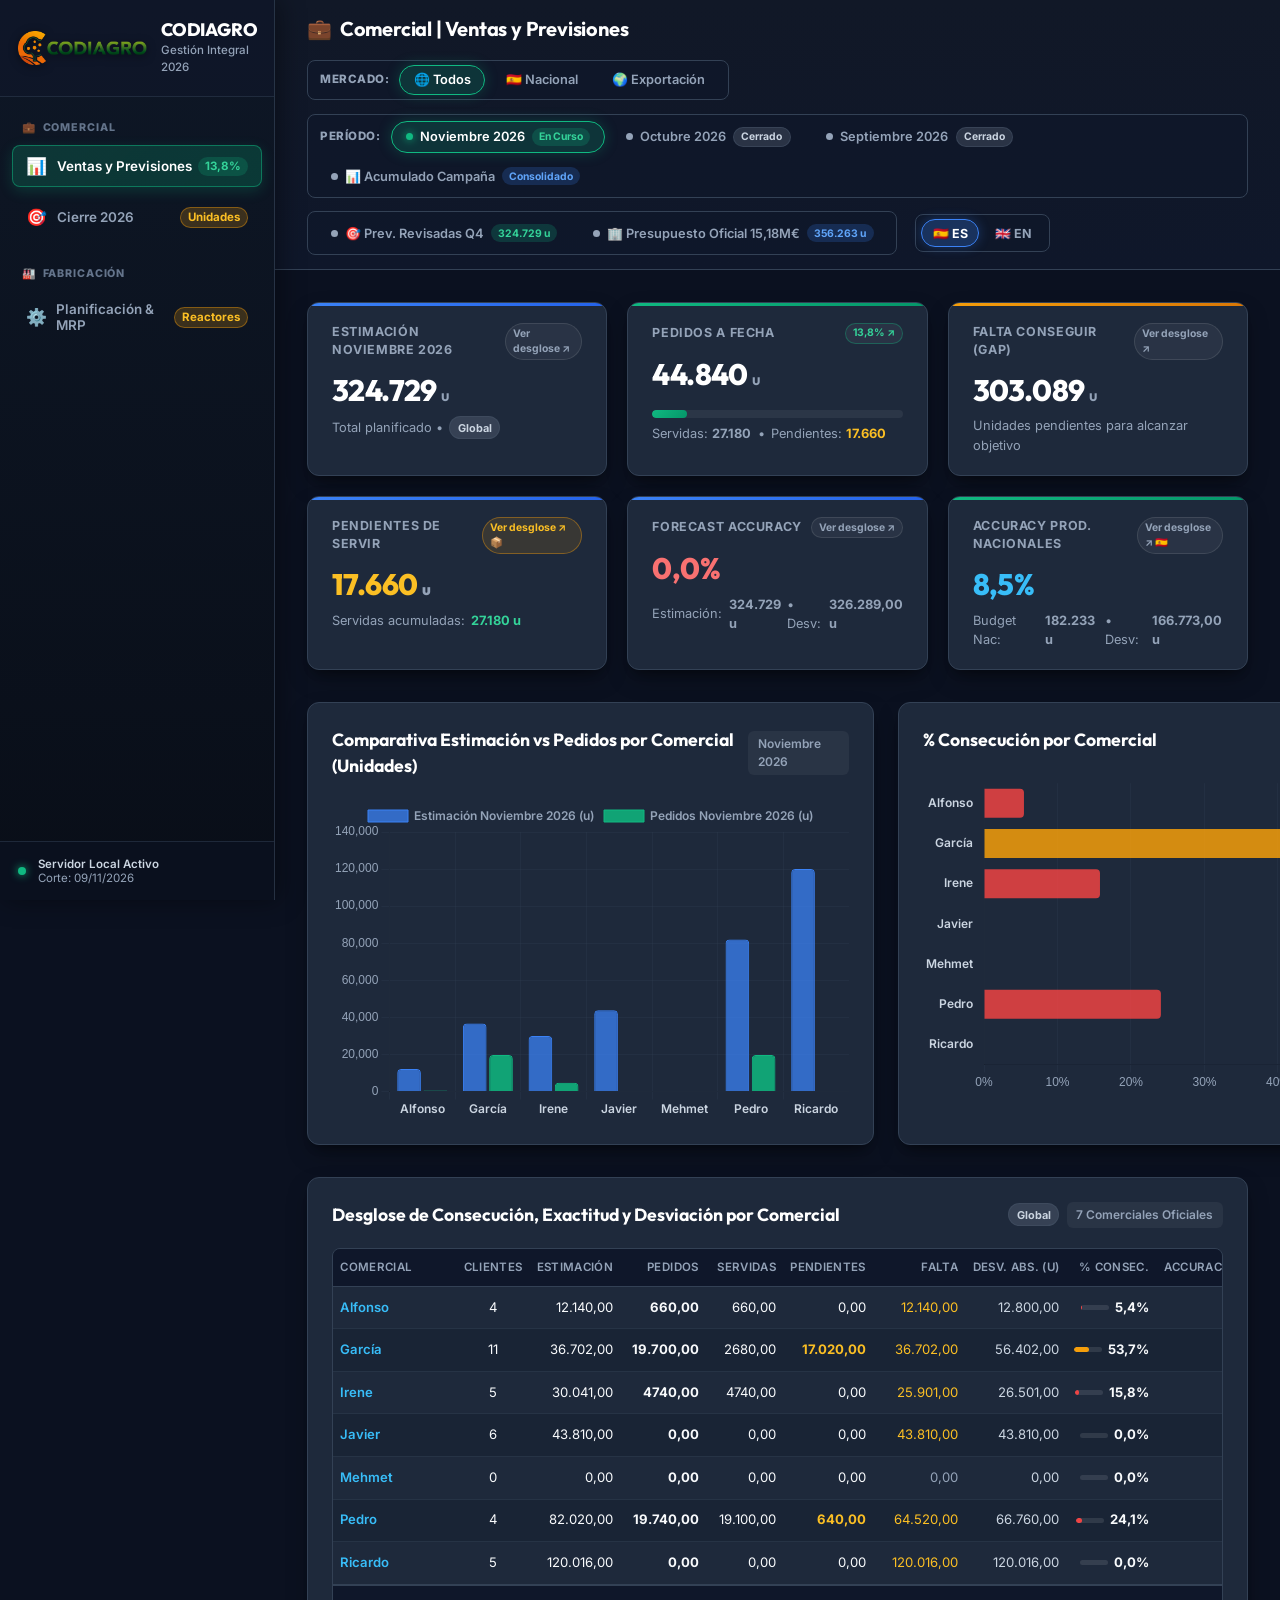
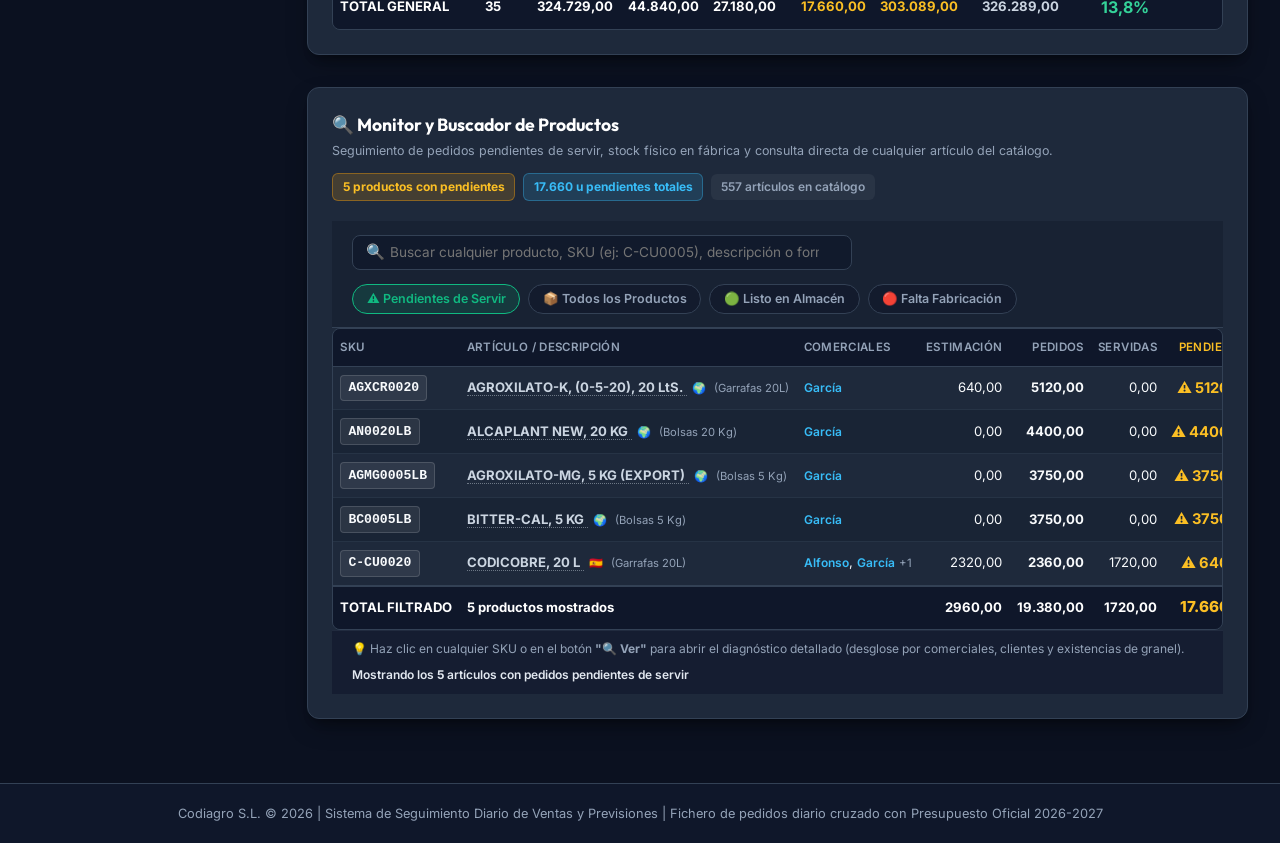
==== commit 8ff4831a: "feat: habilitar selector dual oficial vs revisado en web_dashboard comercial" ====
--- a/index.html
+++ b/index.html
@@ -1750,6 +1750,20 @@
             </button>
           </div>
 
+          <!-- SCENARIO SWITCHER (Previsiones Revisadas Q4 vs Presupuesto Oficial) -->
+          <div class="period-switcher" id="scenarioSwitcher" style="margin-right:0.25rem;">
+            <button class="period-btn active" id="btnScenarioRevisado" onclick="switchScenario('revisado')" title="Previsiones Q4 actualizadas por los comerciales (324.729 u en Nov / 1.095.819 u en Q4)">
+              <span class="period-dot active"></span>
+              <span id="txtScenarioRevisado">🎯 Prev. Revisadas Q4</span>
+              <span class="tab-badge badge-success" style="font-size:0.65rem">324.729 u</span>
+            </button>
+            <button class="period-btn" id="btnScenarioOficial" onclick="switchScenario('oficial')" title="Presupuesto Anual Oficial Codiagro 2026 (15,18M€, 356.263 u en Nov)">
+              <span class="period-dot"></span>
+              <span id="txtScenarioOficial">🏢 Presupuesto Oficial 15,18M€</span>
+              <span class="tab-badge badge-info" style="font-size:0.65rem">356.263 u</span>
+            </button>
+          </div>
+
           <!-- LANGUAGE SWITCHER (ES / EN) -->
           <div class="lang-switcher" id="langSwitcher" title="Idioma / Language">
             <button class="lang-btn active" id="lbtn-es" onclick="setLanguage('es')">
@@ -3096,7 +3110,20 @@
         } else if (!currentPeriod || !allPeriodsData.periods[currentPeriod]) {
           currentPeriod = Object.keys(allPeriodsData.periods)[0];
         }
-        appData = allPeriodsData.periods[currentPeriod];
+
+        let savedSc = 'revisado';
+        try {
+          const s = sessionStorage.getItem('codiagro_selected_scenario');
+          if (s === 'oficial' || s === 'revisado') savedSc = s;
+        } catch (e) {}
+        currentScenario = savedSc;
+        appData = getEffectivePeriodData(currentPeriod, currentScenario);
+
+        // Actualizar UI del selector de escenario
+        const btnRevInit = document.getElementById('btnScenarioRevisado');
+        const btnOfiInit = document.getElementById('btnScenarioOficial');
+        if (btnRevInit) btnRevInit.classList.toggle('active', currentScenario === 'revisado');
+        if (btnOfiInit) btnOfiInit.classList.toggle('active', currentScenario === 'oficial');
 
         updateLanguageButtonsUI();
         updateLanguageStaticUI();
@@ -3151,11 +3178,63 @@
       }
     }
 
+    let currentScenario = 'revisado';
+    try {
+      const savedSc = sessionStorage.getItem('codiagro_selected_scenario');
+      if (savedSc === 'oficial' || savedSc === 'revisado') currentScenario = savedSc;
+    } catch (e) {}
+
+    function getEffectivePeriodData(periodId, scenarioKey) {
+      if (!allPeriodsData || !allPeriodsData.periods) return null;
+      const p = allPeriodsData.periods[periodId];
+      if (!p) return null;
+      if (p.scenarios && p.scenarios[scenarioKey]) {
+        return p.scenarios[scenarioKey];
+      }
+      return p;
+    }
+
+    function switchScenario(scenarioKey) {
+      currentScenario = scenarioKey;
+      try { sessionStorage.setItem('codiagro_selected_scenario', scenarioKey); } catch (e) {}
+
+      const btnRev = document.getElementById('btnScenarioRevisado');
+      const btnOfi = document.getElementById('btnScenarioOficial');
+      if (btnRev) {
+        btnRev.classList.toggle('active', scenarioKey === 'revisado');
+        const d = btnRev.querySelector('.period-dot');
+        if (d) d.classList.toggle('active', scenarioKey === 'revisado');
+      }
+      if (btnOfi) {
+        btnOfi.classList.toggle('active', scenarioKey === 'oficial');
+        const d = btnOfi.querySelector('.period-dot');
+        if (d) d.classList.toggle('active', scenarioKey === 'oficial');
+      }
+
+      const eff = getEffectivePeriodData(currentPeriod, currentScenario);
+      if (eff) {
+        appData = eff;
+      }
+
+      if (rawProductionPlanningData) {
+        applyProductionScenario(scenarioKey);
+      }
+
+      updateHeaderInfo();
+      updateNavBadges();
+      renderCurrentTab();
+
+      const modalOverlay = document.getElementById('kpiModalOverlay');
+      if (modalOverlay && modalOverlay.classList.contains('active')) {
+        renderModalContent();
+      }
+    }
+
     function switchPeriod(periodId) {
       if (!allPeriodsData || !allPeriodsData.periods[periodId]) return;
       currentPeriod = periodId;
       try { sessionStorage.setItem('codiagro_selected_period', periodId); } catch (e) {}
-      appData = allPeriodsData.periods[periodId];
+      appData = getEffectivePeriodData(periodId, currentScenario);
       updatePeriodSwitcherUI();
       updateScopeSwitcherUI();
       updateHeaderInfo();
@@ -3292,8 +3371,30 @@
       renderCurrentTab();
     }
 
+    let rawProductionPlanningData = null;
+
+    function applyProductionScenario(scenarioKey) {
+      if (!rawProductionPlanningData) return;
+      const key = scenarioKey || currentScenario || 'revisado';
+      if (rawProductionPlanningData.scenarios && rawProductionPlanningData.scenarios[key]) {
+        const sc = rawProductionPlanningData.scenarios[key];
+        productionData = {
+          metadata: rawProductionPlanningData.metadata,
+          graneles: sc.graneles,
+          base_skus: sc.base_skus,
+          detailed_skus: sc.detailed_skus,
+          stock_suggestions: sc.stock_suggestions
+        };
+      } else {
+        productionData = rawProductionPlanningData;
+      }
+    }
+
     async function loadProductionData() {
-      if (productionData) return productionData;
+      if (productionData && rawProductionPlanningData) {
+        applyProductionScenario(currentScenario);
+        return productionData;
+      }
       let fetched = null;
       try {
         const resp = await fetch('production_planning_data.json?t=' + Date.now());
@@ -3303,7 +3404,8 @@
       if (!fetched && window.PRODUCTION_PLANNING_DATA) {
         fetched = window.PRODUCTION_PLANNING_DATA;
       }
-      productionData = fetched;
+      rawProductionPlanningData = fetched;
+      applyProductionScenario(currentScenario);
       return productionData;
     }
 
--- a/marta_tracking.css
+++ b/marta_tracking.css
@@ -535,3 +535,10 @@
 .text-orange { color: #f97316 !important; }
 .text-danger { color: #f87171 !important; }
 .font-bold { font-weight: 700; }
+
+.marta-kpi-card.highlight-info {
+  border-color: rgba(56, 189, 248, 0.5);
+  background: linear-gradient(135deg, rgba(30, 41, 59, 0.9) 0%, rgba(14, 116, 144, 0.3) 100%);
+}
+.text-cyan { color: #38bdf8 !important; }
+.text-blue { color: #60a5fa !important; }
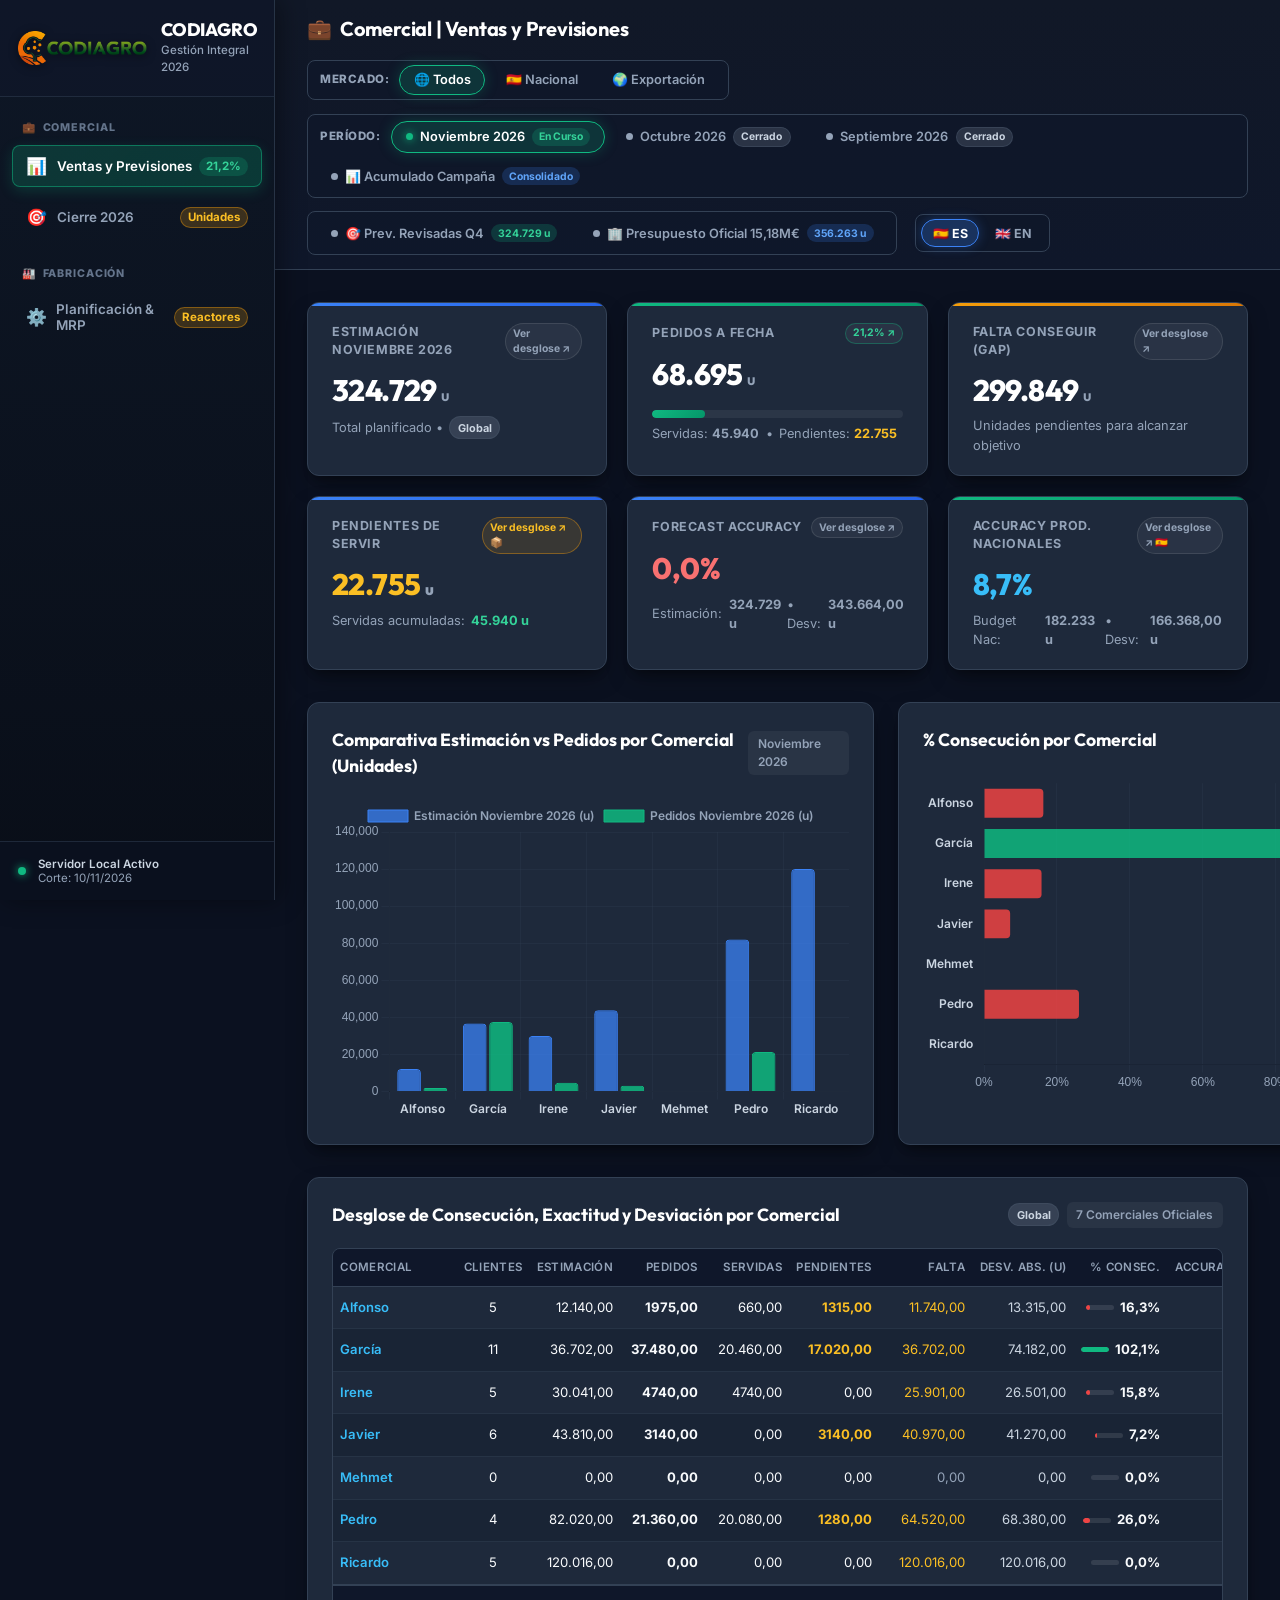
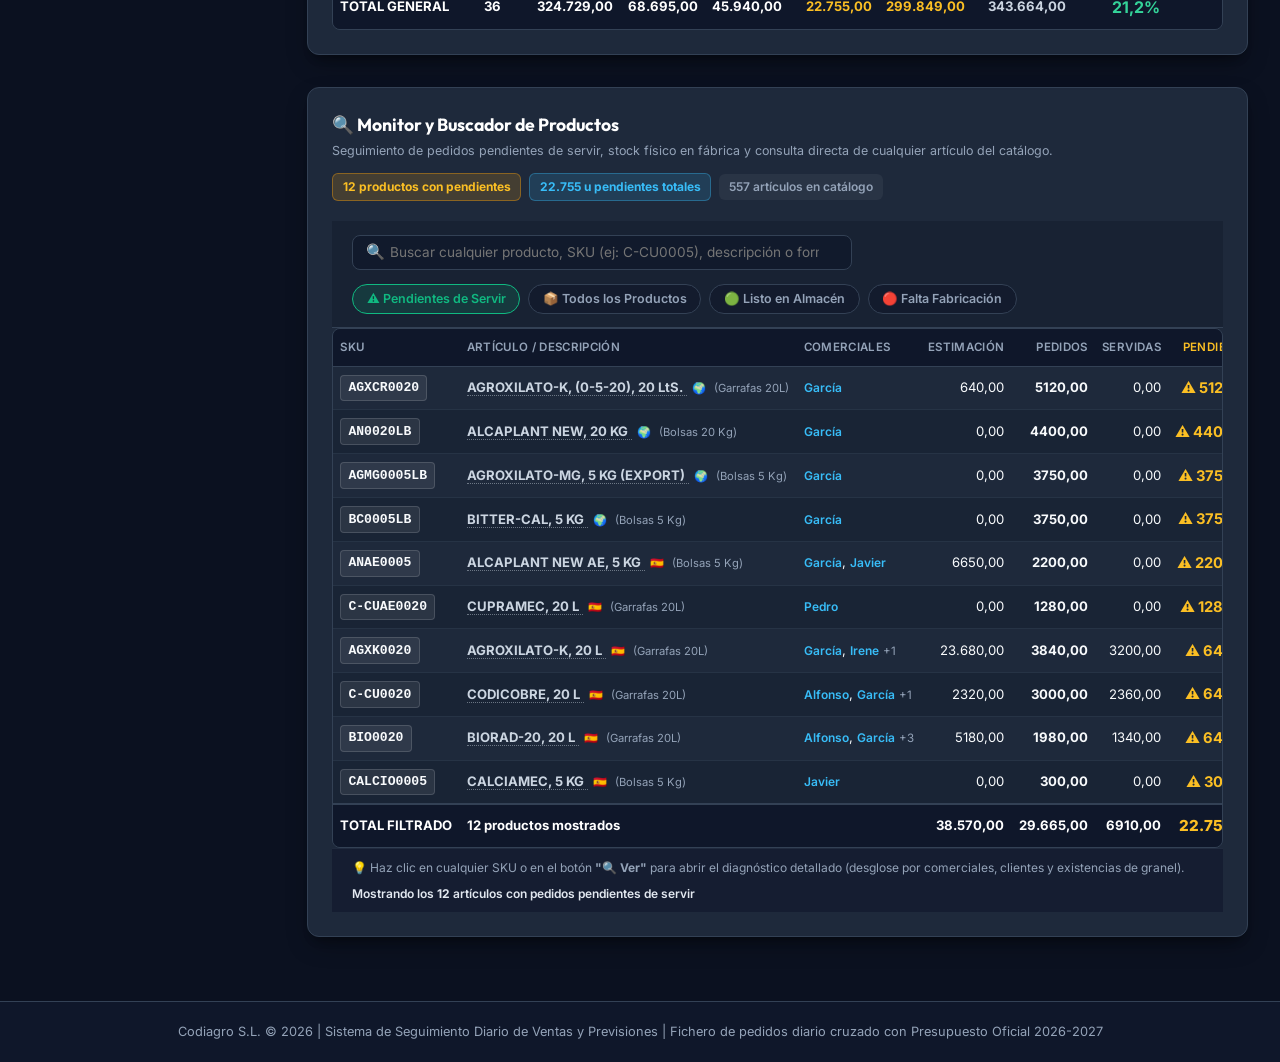
==== commit 4e26c097: "fix(auditoria): resolucion puntos 2 y 3 chatgpt - simulacion dio sin reprocesado y resumenes de tarj" ====
--- a/index.html
+++ b/index.html
@@ -40,12 +40,12 @@
   <script>if (typeof Chart === 'undefined') { document.write('<script src="https://cdn.jsdelivr.net/npm/chart.js@4.4.1/dist/chart.umd.min.js"><\/script>'); }</script>
   <script src="exceljs.min.js"></script>
   <script>if (typeof ExcelJS === 'undefined') { document.write('<script src="https://cdn.jsdelivr.net/npm/exceljs@4.4.0/dist/exceljs.min.js"><\/script>'); }</script>
-  <script src="dashboard_i18n.js?v=20261102_1145"></script>
-  <script src="dashboard_data.js?v=20261102_1145"></script>
-  <script src="production_planning_data.js?v=20261102_1145"></script>
-  <link rel="stylesheet" href="marta_tracking.css?v=20261102_1145">
-  <script src="marta_tracking_data.js?v=20261102_1145"></script>
-  <script src="marta_tracking_logic.js?v=20261102_1145"></script>
+  <script src="dashboard_i18n.js?v=20261110_1000"></script>
+  <script src="dashboard_data.js?v=20261110_1000"></script>
+  <script src="production_planning_data.js?v=20261110_1000"></script>
+  <link rel="stylesheet" href="marta_tracking.css?v=20261110_1000">
+  <script src="marta_tracking_data.js?v=20261110_1000"></script>
+  <script src="marta_tracking_logic.js?v=20261110_1000"></script>
   <style>
     :root {
       color-scheme: dark;
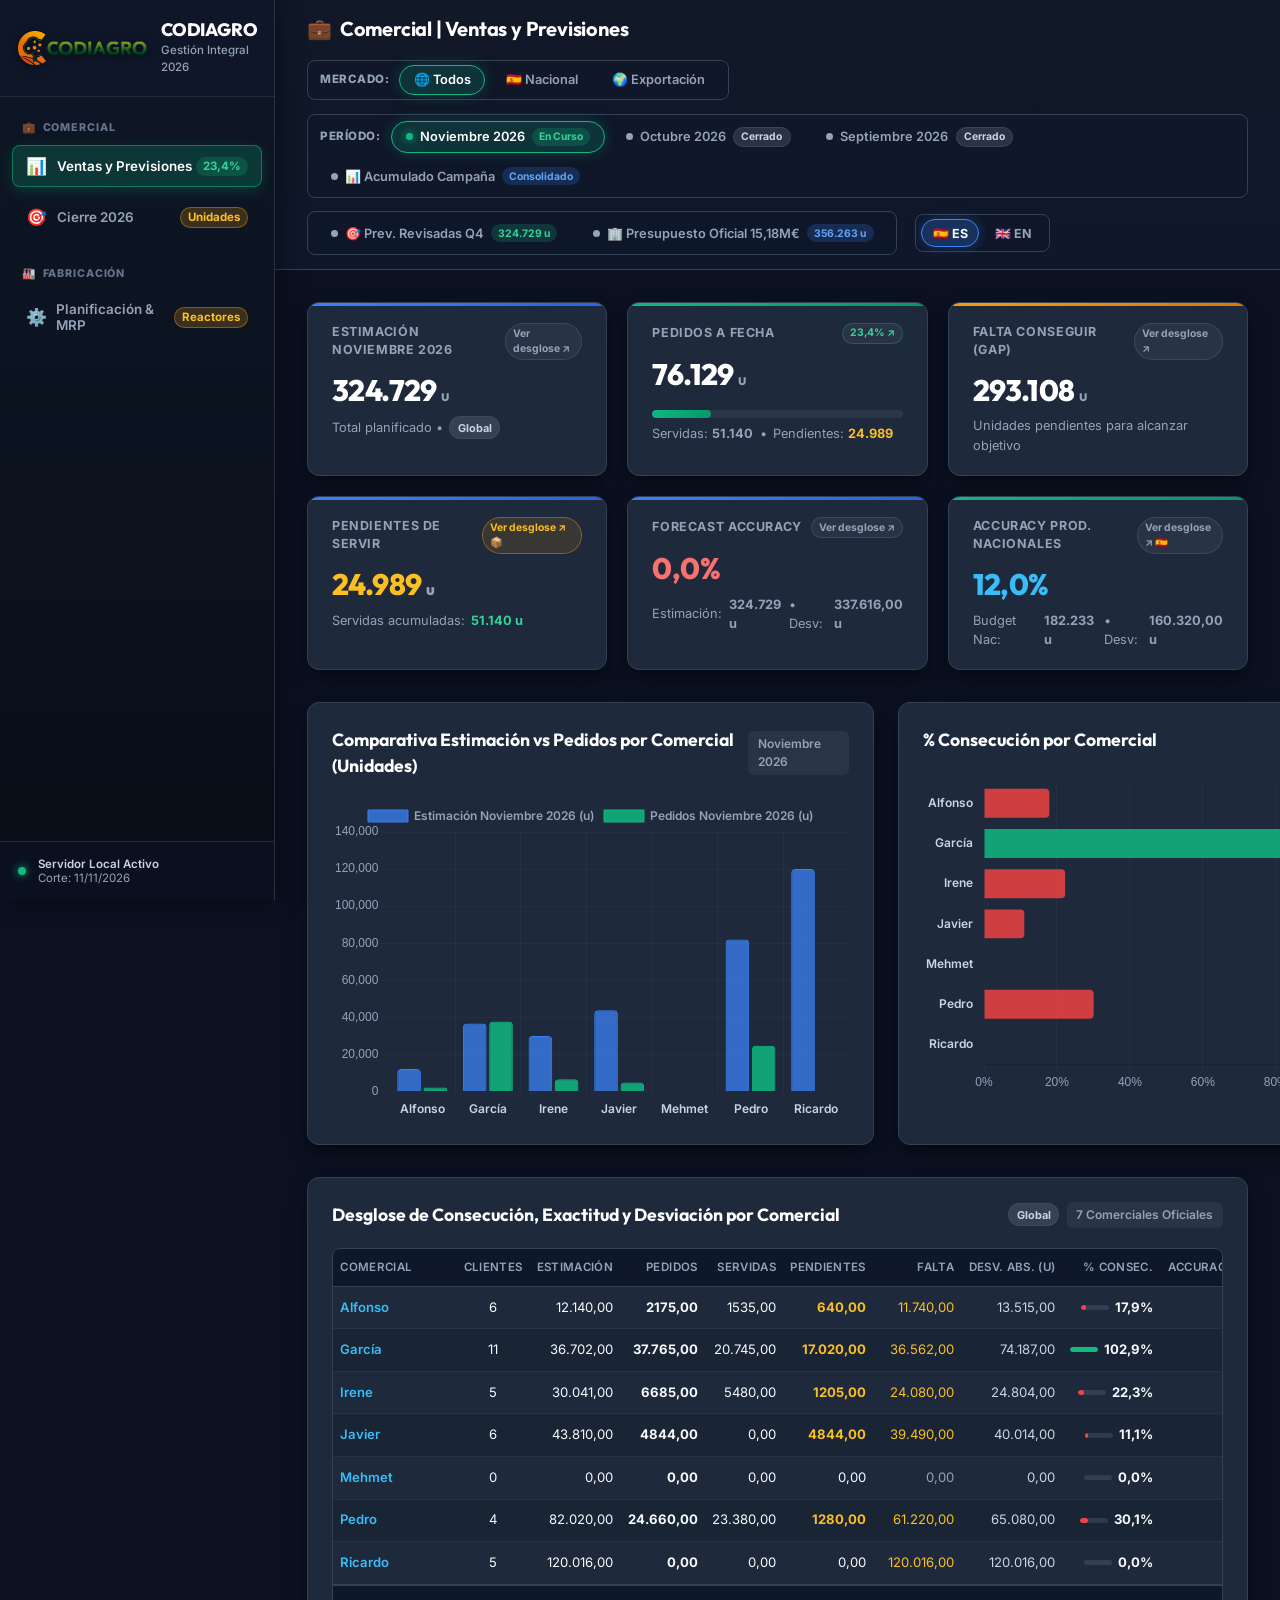
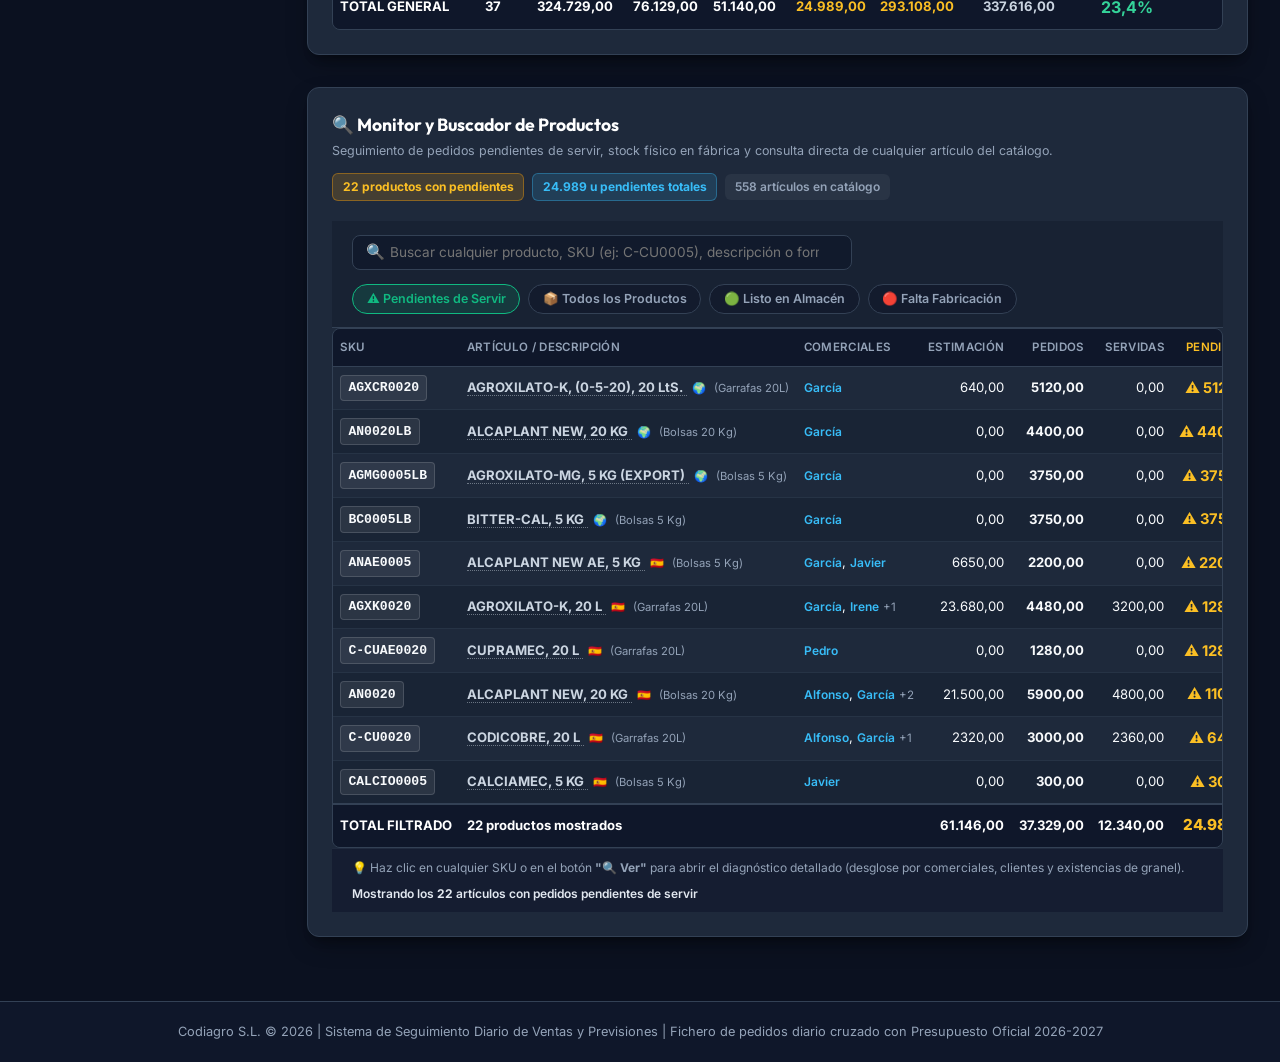
==== commit 43af7d64: "fix(stock-suite): harden validator integrity, ACCA costing, live gifts, state scoping, and commercia" ====
--- a/index.html
+++ b/index.html
@@ -3382,8 +3382,7 @@
           metadata: rawProductionPlanningData.metadata,
           graneles: sc.graneles,
           base_skus: sc.base_skus,
-          detailed_skus: sc.detailed_skus,
-          stock_suggestions: sc.stock_suggestions
+          detailed_skus: sc.detailed_skus
         };
       } else {
         productionData = rawProductionPlanningData;
@@ -3854,13 +3853,10 @@
           d_nac_q4: d_nac_q4,
           d_nac_6m: d_nac_6m,
           d_nac_q1_27: Math.max(0, d_nac_6m - d_nac_q4),
-          precio_unitario: Number(item.precio_unitario) || 0,
           envase_litros: Number(item.envase_litros) || 1.0,
           no_mover_qty: no_mover_qty,
           slow_mover_qty: slow_mover_qty,
           no_mover_litros: no_mover_qty,
-          no_mover_eur: (Number(item.precio_unitario) || 0) * no_mover_qty,
-          slow_mover_eur: (Number(item.precio_unitario) || 0) * slow_mover_qty,
           is_nomover: is_nomover,
           is_slowmover: is_slowmover,
           is_both_movers: is_both_movers,
@@ -4784,7 +4780,7 @@
       }
 
       if (filteredRotRows.length === 0) {
-        tbody.innerHTML = `<tr><td colspan="14" style="text-align:center;padding:2.5rem;color:var(--muted);">No se encontraron SKUs que coincidan con la búsqueda o filtro activo.</td></tr>`;
+        tbody.innerHTML = `<tr><td colspan="11" style="text-align:center;padding:2.5rem;color:var(--muted);">No se encontraron SKUs que coincidan con la búsqueda o filtro activo.</td></tr>`;
       } else {
         tbody.innerHTML = filteredRotRows.map(r => {
           let badgeStyle = 'background:rgba(16,185,129,0.15);color:#34d399;border:1px solid rgba(16,185,129,0.4);';
@@ -4807,9 +4803,6 @@
                   ${r.clasif}
                 </span>
               </td>
-              <td class="text-right" style="color:#cbd5e1;">${fmtCurr(r.precio)}</td>
-              <td class="text-right" style="font-weight:800;color:${r.nm_eur > 0 ? '#ef4444' : 'var(--muted)'};">${fmtCurr(r.nm_eur)}</td>
-              <td class="text-right" style="font-weight:700;color:${r.sm_eur > 0 ? '#fbbf24' : 'var(--muted)'};">${fmtCurr(r.sm_eur)}</td>
               <td style="font-size:0.78rem;color:${r.status_rot === 'NOMOVER' ? '#fca5a5' : '#cbd5e1'};">${r.accion}</td>
             </tr>
           `;
@@ -4823,8 +4816,6 @@
         const sumQ1 = filteredRotRows.reduce((a,b) => a + b.d_q1, 0);
         const sumSmU = filteredRotRows.reduce((a,b) => a + b.sm_u, 0);
         const sumNmU = filteredRotRows.reduce((a,b) => a + b.nm_u, 0);
-        const sumNmEur = filteredRotRows.reduce((a,b) => a + b.nm_eur, 0);
-        const sumSmEur = filteredRotRows.reduce((a,b) => a + b.sm_eur, 0);
 
         tfoot.innerHTML = `
           <tr style="background:rgba(15,23,42,0.95);font-weight:800;border-top:2px solid #334155;">
@@ -4836,9 +4827,6 @@
             <td class="text-right" style="color:#fbbf24;">${fmtNum(sumSmU)}</td>
             <td class="text-right" style="color:#ef4444;font-size:1.05rem;">${fmtNum(sumNmU)}</td>
             <td style="text-align:center;color:var(--muted);font-size:0.75rem;">—</td>
-            <td class="text-right" style="color:var(--muted);">—</td>
-            <td class="text-right" style="color:#ef4444;font-size:1.05rem;">${fmtCurr(sumNmEur)}</td>
-            <td class="text-right" style="color:#fbbf24;font-size:1.05rem;">${fmtCurr(sumSmEur)}</td>
             <td style="color:var(--muted);font-size:0.75rem;">—</td>
           </tr>
         `;
@@ -4851,7 +4839,6 @@
       cachedRotRows = allStockItems.map(b => {
         const stU = Number(b.stock_actual) || 0; // Stock físico real en Litros o Kilos
         const envL = Number(b.envase_litros) || 1.0;
-        const pEur = Number(b.precio_unitario) || 0;
         const dQ4 = Number(b.demanda_nac_q4) || 0;
         const dQ1 = Number(b.demanda_nac_q1_27) || 0;
         const d6M = Number(b.demanda_nac_6m) || 0;
@@ -4887,10 +4874,6 @@
           d_6m: d6M,
           sm_u: smU,
           nm_u: nmU,
-          precio: pEur,
-          nm_eur: nmU * pEur,
-          sm_eur: smU * pEur,
-          stock_eur: stU * pEur,
           status_rot: statusRot,
           clasif: clasif,
           accion: accion
@@ -4898,14 +4881,11 @@
       });
 
       const rotPrio = { "NOMOVER": 0, "SLOWMOVER": 1, "FASTMOVER": 2 };
-      cachedRotRows.sort((a, b) => (rotPrio[a.status_rot] || 9) - (rotPrio[b.status_rot] || 9) || b.nm_eur - a.nm_eur || b.nm_u - a.nm_u);
+      cachedRotRows.sort((a, b) => (rotPrio[a.status_rot] || 9) - (rotPrio[b.status_rot] || 9) || b.nm_u - a.nm_u || b.sm_u - a.sm_u);
 
       const totStockU = cachedRotRows.reduce((a, b) => a + b.stock_u, 0);
-      const totStockEur = cachedRotRows.reduce((a, b) => a + b.stock_eur, 0);
       const totNmU = cachedRotRows.reduce((a, b) => a + b.nm_u, 0);
-      const totNmEur = cachedRotRows.reduce((a, b) => a + b.nm_eur, 0);
       const totSmU = cachedRotRows.reduce((a, b) => a + b.sm_u, 0);
-      const totSmEur = cachedRotRows.reduce((a, b) => a + b.sm_eur, 0);
       const totFmU = cachedRotRows.reduce((a, b) => a + (b.status_rot === 'FASTMOVER' ? b.stock_u : 0), 0);
 
       const countNm = cachedRotRows.filter(r => r.status_rot === 'NOMOVER').length;
@@ -4941,7 +4921,7 @@
                 ${fmtNum(totStockU)} <span style="font-size:0.9rem;font-weight:normal;color:var(--muted)">L/Kg</span>
               </div>
               <div style="font-size:0.75rem;color:#38bdf8;font-weight:700;">
-                Valoración Total: ${fmtCurr(totStockEur)} (${allStockItems.length} SKUs)
+                ${allStockItems.length} SKUs físicos con stock
               </div>
             </div>
 
@@ -4954,7 +4934,7 @@
                 ${fmtNum(totNmU)} <span style="font-size:0.9rem;font-weight:normal;color:var(--muted)">L/Kg</span>
               </div>
               <div style="font-size:0.75rem;color:#fca5a5;font-weight:700;">
-                ${countNm} SKUs &bull; Inmovilizado: ${fmtCurr(totNmEur)}
+                ${countNm} SKUs sin rotación Q4-Q1
               </div>
             </div>
 
@@ -4967,7 +4947,7 @@
                 ${fmtNum(totSmU)} <span style="font-size:0.9rem;font-weight:normal;color:var(--muted)">L/Kg</span>
               </div>
               <div style="font-size:0.75rem;color:#fde68a;font-weight:700;">
-                ${countSm} SKUs &bull; Inmovilizado: ${fmtCurr(totSmEur)}
+                ${countSm} SKUs consumo Q1-27
               </div>
             </div>
 
@@ -5012,7 +4992,7 @@
 
           <!-- TABLA COMPLETA DE ROTACIÓN -->
           <div class="table-wrapper" style="overflow-x:auto;max-width:100%;margin-top:0.75rem;border-radius:var(--radius-sm);border:1px solid var(--card-border);">
-            <table style="width:100%;min-width:1150px;font-size:0.8rem;">
+            <table style="width:100%;min-width:1000px;font-size:0.8rem;">
               <thead>
                 <tr>
                   <th style="min-width:90px;">Cód. SKU</th>
@@ -5025,9 +5005,6 @@
                   <th class="text-right" style="min-width:80px;color:#fbbf24;">SlowMovers</th>
                   <th class="text-right" style="min-width:80px;color:#ef4444;">NoMovers</th>
                   <th style="text-align:center;min-width:110px;">Clasificación</th>
-                  <th class="text-right" style="min-width:70px;">Precio (€)</th>
-                  <th class="text-right" style="min-width:90px;color:#ef4444;">Inmov. NM (€)</th>
-                  <th class="text-right" style="min-width:90px;color:#fbbf24;">Inmov. SM (€)</th>
                   <th style="min-width:130px;">Acción Recomendada</th>
                 </tr>
               </thead>
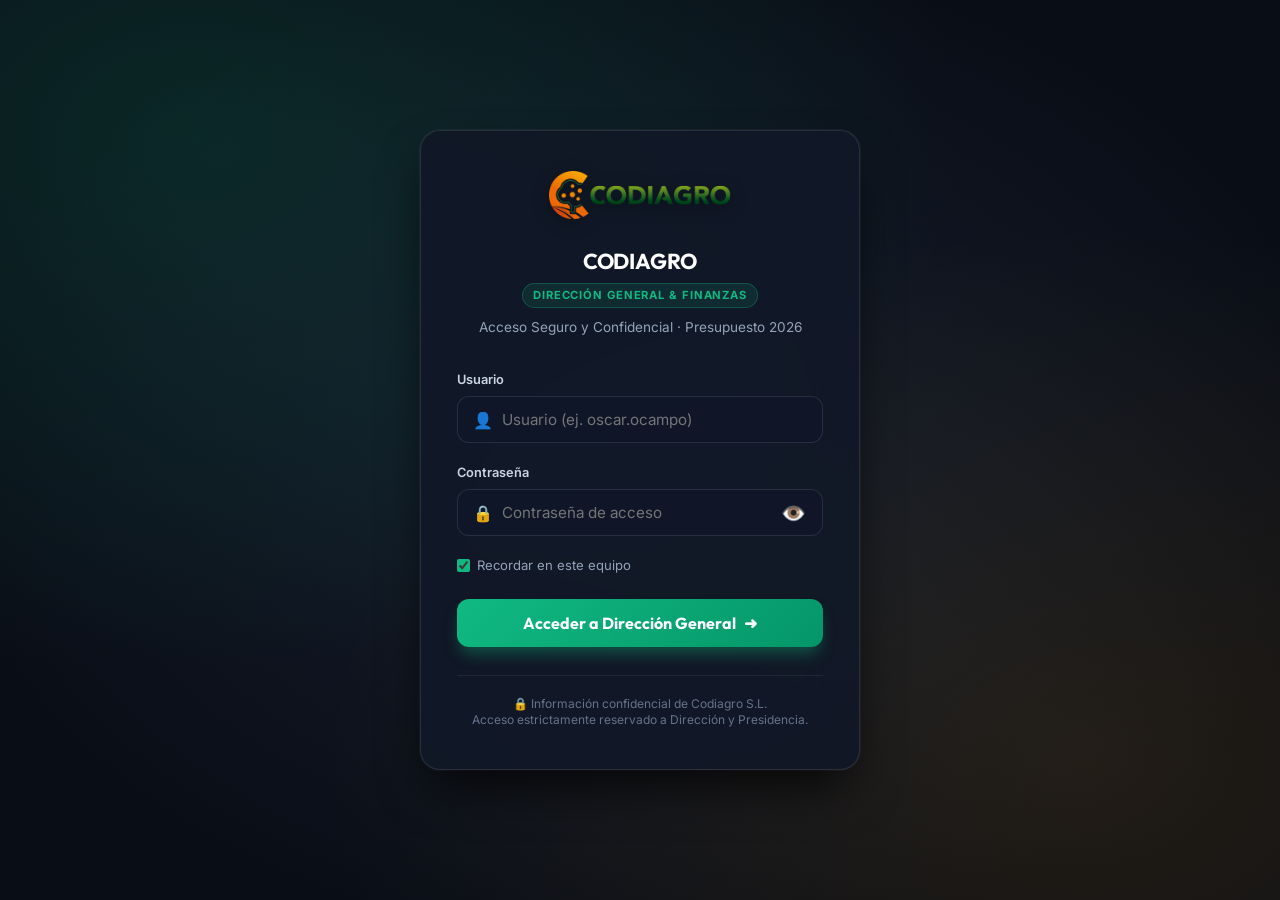
==== commit cb3587ea: "feat: actualizar seguimiento con Pedidos 16.11, Stock 16.11, integración dinámica de escenarios Q4 e" ====
--- a/index.html
+++ b/index.html
@@ -6,7 +6,7 @@
   <meta http-equiv="Cache-Control" content="no-cache, no-store, must-revalidate">
   <meta http-equiv="Pragma" content="no-cache">
   <meta http-equiv="Expires" content="0">
-  <title>Estimación de Ventas | Codiagro</title>
+  <title>Dirección General & Finanzas | Codiagro</title>
   <link rel="preconnect" href="https://fonts.googleapis.com">
   <link rel="preconnect" href="https://fonts.gstatic.com" crossorigin>
   <link href="https://fonts.googleapis.com/css2?family=Inter:wght@400;500;600;700;800&family=Outfit:wght@500;600;700;800&display=swap" rel="stylesheet">
@@ -43,6 +43,13 @@
   <script src="dashboard_i18n.js?v=20261110_1000"></script>
   <script src="dashboard_data.js?v=20261110_1000"></script>
   <script src="production_planning_data.js?v=20261110_1000"></script>
+  <script src="treasury_data.js?v=20261110_1000"></script>
+  <script src="profitability_data.js?v=20261110_1000"></script>
+  <script src="fullcost_data.js?v=20261110_1000"></script>
+  <script src="profitability_logic.js?v=20261110_1000"></script>
+  <script src="bi_intelligence_data.js?v=20261110_1000"></script>
+  <script src="cockpit_inicio_logic.js?v=20261110_1000"></script>
+  <script src="bi_intelligence_logic.js?v=20261110_1000"></script>
   <link rel="stylesheet" href="marta_tracking.css?v=20261110_1000">
   <script src="marta_tracking_data.js?v=20261110_1000"></script>
   <script src="marta_tracking_logic.js?v=20261110_1000"></script>
@@ -651,6 +658,47 @@
       width: 100%;
     }
 
+    .top-horizontal-scrollbar {
+      overflow-x: auto;
+      overflow-y: hidden;
+      height: 18px;
+      background: rgba(15, 23, 42, 0.95);
+      border: 1px solid rgba(59, 130, 246, 0.5);
+      border-radius: var(--radius-sm);
+      box-shadow: inset 0 2px 4px rgba(0,0,0,0.4);
+    }
+
+    .top-horizontal-scrollbar::-webkit-scrollbar,
+    .table-wrapper::-webkit-scrollbar {
+      height: 14px;
+      width: 14px;
+    }
+
+    .top-horizontal-scrollbar::-webkit-scrollbar-track,
+    .table-wrapper::-webkit-scrollbar-track {
+      background: rgba(15, 23, 42, 0.9);
+      border-radius: 6px;
+    }
+
+    .top-horizontal-scrollbar::-webkit-scrollbar-thumb,
+    .table-wrapper::-webkit-scrollbar-thumb {
+      background: linear-gradient(90deg, #3b82f6 0%, #10b981 100%);
+      border-radius: 6px;
+      border: 2px solid #0f172a;
+      cursor: grab;
+    }
+
+    .top-horizontal-scrollbar::-webkit-scrollbar-thumb:hover,
+    .table-wrapper::-webkit-scrollbar-thumb:hover {
+      background: linear-gradient(90deg, #60a5fa 0%, #34d399 100%);
+    }
+
+    .top-horizontal-scrollbar::-webkit-scrollbar-thumb:active,
+    .table-wrapper::-webkit-scrollbar-thumb:active {
+      cursor: grabbing;
+      background: #10b981;
+    }
+
     table {
       width: 100%;
       min-width: 980px;
@@ -1373,6 +1421,70 @@
 
   
     /* ====================================================
+       ESTILOS DEL MÓDULO DE TESORERÍA (CASH FLOW)
+       ==================================================== */
+    .tab-btn-treasury {
+      border: 1px solid rgba(16, 185, 129, 0.4) !important;
+      background: linear-gradient(180deg, rgba(16, 185, 129, 0.08) 0%, rgba(30, 41, 59, 0.6) 100%) !important;
+    }
+    .tab-btn-treasury:hover {
+      border-color: rgba(16, 185, 129, 0.8) !important;
+      box-shadow: 0 0 15px rgba(16, 185, 129, 0.25);
+    }
+    .tab-btn-treasury.active {
+      border-color: #10b981 !important;
+      background: linear-gradient(180deg, rgba(16, 185, 129, 0.25) 0%, rgba(30, 41, 59, 0.95) 100%) !important;
+      color: #34d399 !important;
+      box-shadow: 0 4px 20px rgba(16, 185, 129, 0.3);
+    }
+
+    .cf-section-header {
+      background: #0f172a;
+      color: #ffffff;
+      font-weight: 800;
+      font-size: 0.82rem;
+      letter-spacing: 0.05em;
+      text-transform: uppercase;
+      padding: 0.6rem 0.8rem;
+      border-top: 1px solid #334155;
+      border-bottom: 1px solid #334155;
+    }
+    .cf-row-total {
+      background: rgba(30, 41, 59, 0.8) !important;
+      font-weight: 800;
+      color: #ffffff;
+      border-top: 1px solid #475569;
+      border-bottom: 2px solid #0f172a;
+    }
+    .cf-cell-real {
+      background: rgba(255, 255, 255, 0.02);
+    }
+    .cf-cell-forecast {
+      background: rgba(16, 185, 129, 0.06);
+      color: #34d399 !important;
+      font-weight: 700;
+    }
+    .cf-badge-real {
+      background: rgba(59, 130, 246, 0.2);
+      color: #93c5fd;
+      border: 1px solid rgba(59, 130, 246, 0.4);
+      padding: 0.15rem 0.4rem;
+      border-radius: 4px;
+      font-size: 0.68rem;
+      font-weight: 700;
+    }
+    .cf-badge-forecast {
+      background: rgba(16, 185, 129, 0.2);
+      color: #34d399;
+      border: 1px solid rgba(16, 185, 129, 0.4);
+      padding: 0.15rem 0.4rem;
+      border-radius: 4px;
+      font-size: 0.68rem;
+      font-weight: 700;
+    }
+
+  
+    /* ====================================================
        LAYOUT CON MENÚ LATERAL IZQUIERDO (SIDEBAR)
        ==================================================== */
     .app-layout {
@@ -1498,6 +1610,59 @@
       box-shadow: 0 4px 14px rgba(245, 158, 11, 0.25);
     }
 
+    .nav-item-btn.nav-treasury.active {
+      background: linear-gradient(135deg, rgba(59, 130, 246, 0.22) 0%, rgba(37, 99, 235, 0.32) 100%);
+      border-color: rgba(59, 130, 246, 0.6);
+      color: #93c5fd;
+      box-shadow: 0 4px 14px rgba(59, 130, 246, 0.25);
+    }
+
+    .nav-item-btn.nav-profit.active {
+      background: linear-gradient(135deg, rgba(16, 185, 129, 0.25) 0%, rgba(5, 150, 105, 0.4) 100%);
+      border-color: rgba(16, 185, 129, 0.7);
+      color: #34d399;
+      box-shadow: 0 4px 16px rgba(16, 185, 129, 0.3);
+    }
+
+    /* Subtabs Bar for Rentabilidad */
+    .profit-subtabs-bar {
+      display: flex;
+      gap: 0.5rem;
+      background: rgba(15, 23, 42, 0.85);
+      border: 1px solid var(--card-border);
+      border-radius: var(--radius-md);
+      padding: 0.4rem;
+      overflow-x: auto;
+      margin-bottom: 1.5rem;
+      scrollbar-width: thin;
+    }
+    .profit-subtab-btn {
+      background: transparent;
+      border: 1px solid transparent;
+      color: var(--muted);
+      font-family: inherit;
+      font-size: 0.82rem;
+      font-weight: 600;
+      padding: 0.5rem 0.95rem;
+      border-radius: var(--radius-sm);
+      cursor: pointer;
+      display: inline-flex;
+      align-items: center;
+      gap: 0.45rem;
+      transition: all 0.2s ease;
+      white-space: nowrap;
+    }
+    .profit-subtab-btn:hover {
+      color: #fff;
+      background: rgba(255, 255, 255, 0.05);
+    }
+    .profit-subtab-btn.active {
+      background: rgba(16, 185, 129, 0.2);
+      border-color: var(--accent);
+      color: #ffffff;
+      font-weight: 700;
+      box-shadow: 0 2px 10px rgba(16, 185, 129, 0.25);
+    }
 
     .nav-item-left {
       display: flex;
@@ -1631,11 +1796,77 @@
       .app-topbar { padding: 0.75rem 1rem; }
     }
 
+    #shieldPassInput::-ms-reveal,
+    #shieldPassInput::-ms-clear,
+    input[type="password"]::-ms-reveal,
+    input[type="password"]::-ms-clear {
+      display: none !important;
+      width: 0 !important;
+      height: 0 !important;
+      pointer-events: none !important;
+    }
+
 </style>
 </head>
 <body>
 
-    <div class="app-layout">
+  <!-- ESCUDO DE SEGURIDAD ESTRICTA: BLOQUEO INFRANQUEABLE EN CUALQUIER ENTORNO (LOCAL, WEB O FILTRACIÓN) -->
+  <div id="securityShieldOverlay" style="position: fixed; inset: 0; z-index: 99999999; background: #090d16; background-image: radial-gradient(at 15% 15%, rgba(16, 185, 129, 0.15) 0px, transparent 50%), radial-gradient(at 85% 85%, rgba(245, 158, 11, 0.1) 0px, transparent 50%), radial-gradient(at 50% 50%, rgba(30, 41, 59, 0.6) 0px, transparent 80%); display: flex; align-items: center; justify-content: center; padding: 1.5rem; font-family: 'Inter', sans-serif;">
+    <div style="width: 100%; max-width: 440px; background: rgba(17, 24, 39, 0.9); border: 1px solid rgba(255, 255, 255, 0.1); border-radius: 1.25rem; padding: 2.5rem 2.25rem; box-shadow: 0 25px 50px -12px rgba(0, 0, 0, 0.8), 0 0 0 1px rgba(255, 255, 255, 0.05); backdrop-filter: blur(25px); -webkit-backdrop-filter: blur(25px); color: #f8fafc;">
+      
+      <div style="text-align: center; margin-bottom: 2rem;">
+        <img src="codiagro_logo.png" alt="Codiagro" style="height: 48px; margin-bottom: 1.25rem; filter: drop-shadow(0 4px 8px rgba(0,0,0,0.4));" onerror="this.style.display='none'">
+        <h1 style="font-family: 'Outfit', sans-serif; font-size: 1.35rem; font-weight: 700; color: #ffffff; letter-spacing: -0.01em;">CODIAGRO</h1>
+        <div style="display: inline-block; margin-top: 0.35rem; font-size: 0.7rem; font-weight: 700; text-transform: uppercase; letter-spacing: 0.08em; color: #10b981; background: rgba(16, 185, 129, 0.12); border: 1px solid rgba(16, 185, 129, 0.3); padding: 0.2rem 0.6rem; border-radius: 9999px;">
+          Dirección General & Finanzas
+        </div>
+        <p style="color: #94a3b8; font-size: 0.85rem; margin-top: 0.6rem;">Acceso Seguro y Confidencial · Presupuesto 2026</p>
+      </div>
+
+      <div id="shieldErrorAlert" style="background: rgba(239, 68, 68, 0.15); border: 1px solid rgba(239, 68, 68, 0.35); color: #fca5a5; padding: 0.75rem 1rem; border-radius: 0.65rem; font-size: 0.82rem; margin-bottom: 1.25rem; display: none; align-items: center; gap: 0.5rem;">
+        <span>⚠️</span>
+        <span id="shieldErrorMsg">Usuario o contraseña incorrectos.</span>
+      </div>
+
+      <form id="shieldLoginForm" action="javascript:void(0);" onsubmit="handleShieldLogin(event); return false;">
+        <div style="margin-bottom: 1.25rem;">
+          <label style="display: block; font-size: 0.8rem; font-weight: 600; color: #cbd5e1; margin-bottom: 0.45rem;">Usuario</label>
+          <div style="position: relative; display: flex; align-items: center;">
+            <span style="position: absolute; left: 1rem; font-size: 1rem; color: #64748b; pointer-events: none;">👤</span>
+            <input type="text" id="shieldUserInput" placeholder="Usuario (ej. oscar.ocampo)" required autofocus autocomplete="username" style="width: 100%; background: rgba(15, 23, 42, 0.6); border: 1px solid rgba(255, 255, 255, 0.1); border-radius: 0.75rem; padding: 0.8rem 1rem 0.8rem 2.75rem; color: #ffffff; font-family: inherit; font-size: 0.95rem; outline: none;">
+          </div>
+        </div>
+
+        <div style="margin-bottom: 1.25rem;">
+          <label style="display: block; font-size: 0.8rem; font-weight: 600; color: #cbd5e1; margin-bottom: 0.45rem;">Contraseña</label>
+          <div style="position: relative; display: flex; align-items: center;">
+            <span style="position: absolute; left: 1rem; font-size: 1rem; color: #64748b; pointer-events: none;">🔒</span>
+            <input type="password" id="shieldPassInput" placeholder="Contraseña de acceso" required autocomplete="current-password" style="width: 100%; background: rgba(15, 23, 42, 0.6); border: 1px solid rgba(255, 255, 255, 0.1); border-radius: 0.75rem; padding: 0.8rem 2.75rem 0.8rem 2.75rem; color: #ffffff; font-family: inherit; font-size: 0.95rem; outline: none;">
+            <button type="button" onclick="toggleShieldPassVisibility(event)" style="position: absolute; right: 0.65rem; z-index: 9999; background: transparent; border: none; color: #94a3b8; cursor: pointer; font-size: 1.25rem; padding: 0.4rem; display: flex; align-items: center; justify-content: center; outline: none; user-select: none;" id="shieldEyeBtn" title="Ver contraseña">👁️</button>
+          </div>
+        </div>
+
+        <div style="display: flex; align-items: center; justify-content: space-between; margin-bottom: 1.5rem; font-size: 0.82rem; color: #94a3b8;">
+          <label style="display: flex; align-items: center; gap: 0.45rem; cursor: pointer;">
+            <input type="checkbox" id="shieldRememberMe" checked style="accent-color: #10b981;">
+            <span>Recordar en este equipo</span>
+          </label>
+        </div>
+
+        <button type="submit" id="shieldSubmitBtn" style="width: 100%; background: linear-gradient(135deg, #10b981 0%, #059669 100%); color: #ffffff; border: none; border-radius: 0.75rem; padding: 0.85rem 1.5rem; font-family: 'Outfit', sans-serif; font-size: 1rem; font-weight: 700; cursor: pointer; display: flex; align-items: center; justify-content: center; gap: 0.5rem; box-shadow: 0 10px 15px -3px rgba(16, 185, 129, 0.35); transition: all 0.2s;">
+          <span>Acceder a Dirección General</span>
+          <span>➜</span>
+        </button>
+      </form>
+
+      <div style="margin-top: 1.75rem; padding-top: 1.25rem; border-top: 1px solid rgba(255, 255, 255, 0.06); font-size: 0.75rem; color: #64748b; line-height: 1.4; text-align: center;">
+        🔒 Información confidencial de Codiagro S.L.<br>
+        Acceso estrictamente reservado a Dirección y Presidencia.
+      </div>
+    </div>
+  </div>
+
+  <div class="app-layout" id="mainAppLayout" style="display: none;">
     <!-- BARRA LATERAL IZQUIERDA (SIDEBAR DE NAVEGACIÓN) -->
     <aside class="app-sidebar" id="appSidebar">
       <!-- BRAND / LOGO CODIAGRO -->
@@ -1643,47 +1874,191 @@
         <img src="codiagro_logo.png" alt="Codiagro" class="sidebar-logo">
         <div class="sidebar-brand-text">
           <span class="sidebar-title">CODIAGRO</span>
-          <span class="sidebar-subtitle" id="sidebarSubtitle">Gestión Integral 2026</span>
+          <span class="sidebar-subtitle" id="sidebarSubtitle">Dirección General 2026</span>
         </div>
       </div>
 
       <!-- MENÚ ORGANIZADO EN 3 REUNIONES / MÓDULOS -->
       <nav class="sidebar-nav">
         
-        <!-- MÓDULO 1: COMERCIAL -->
+        <!-- ÁREA 1: INICIO (COCKPIT DE DIRECCIÓN) -->
+        <div class="nav-group">
+          <div class="nav-group-header">
+            <span>🏠</span>
+            <span id="navGroupHeaderDg">DIRECCIÓN GENERAL</span>
+          </div>
+          <button class="nav-item-btn" id="navBtnInicio" onclick="switchTab('inicio')" style="display: none;">
+            <div class="nav-item-left">
+              <span class="nav-item-icon">🧭</span>
+              <span id="navBtnInicioText">Cockpit de Dirección</span>
+            </div>
+            <span class="tab-badge badge-success" id="tabBadgeInicio">4 Vitales</span>
+          </button>
+          <button class="nav-item-btn" id="navBtnBiReunion" onclick="switchTab('bi_reunion')" style="display: none; margin-top:0.3rem;">
+            <div class="nav-item-left">
+              <span class="nav-item-icon">📌</span>
+              <span id="navBtnBiReunionText">Modo Reunión & Acuerdos</span>
+            </div>
+            <span class="tab-badge" style="background:rgba(234,179,8,0.2);color:#facc15;border:1px solid rgba(234,179,8,0.4);" id="tabBadgeBiReunion">4 Acuerdos</span>
+          </button>
+          <button class="nav-item-btn active" id="navBtnBiSearch" onclick="switchTab('bi_search')" style="margin-top:0.3rem;">
+            <div class="nav-item-left">
+              <span class="nav-item-icon">🔍</span>
+              <span id="navBtnBiSearchText">Búsqueda Global 360°</span>
+            </div>
+            <span class="tab-badge" style="background:rgba(168,85,247,0.2);color:#c084fc;border:1px solid rgba(168,85,247,0.4);" id="tabBadgeBiSearch">Omnibox</span>
+          </button>
+        </div>
+
+        <!-- ÁREA 2: COMERCIAL -->
         <div class="nav-group">
           <div class="nav-group-header">
             <span>💼</span>
-            <span id="navHeaderComercial">COMERCIAL</span>
+            <span id="navGroupHeaderCom">COMERCIAL</span>
           </div>
-          <button class="nav-item-btn active" id="navBtnResumen" onclick="switchTab('resumen')">
+          <button class="nav-item-btn" id="navBtnResumen" onclick="switchTab('resumen')">
             <div class="nav-item-left">
               <span class="nav-item-icon">📊</span>
-              <span id="navTextResumen">Ventas y Previsiones</span>
+              <span id="navBtnResumenText">Ventas y Previsiones</span>
             </div>
             <span class="tab-badge badge-success" id="tabBadgeResumen">128.4%</span>
           </button>
           <button class="nav-item-btn" id="navBtnTrackingMarta" onclick="switchTab('tracking_marta')" style="margin-top:0.3rem;">
             <div class="nav-item-left">
               <span class="nav-item-icon">🎯</span>
-              <span id="navTextTrackingMarta">Cierre 2026</span>
+              <span id="navBtnTrackingMartaText">Cierre 2026 Q4</span>
             </div>
             <span class="tab-badge" id="tabBadgeTrackingMarta" style="background:rgba(245,158,11,0.2);color:#fbbf24;border:1px solid rgba(245,158,11,0.4);">Unidades</span>
           </button>
+          <button class="nav-item-btn" id="navBtnBiForecast" onclick="switchTab('bi_forecast')" style="display: none; margin-top:0.3rem;">
+            <div class="nav-item-left">
+              <span class="nav-item-icon">🎯</span>
+              <span id="navBtnBiForecastText">Fiabilidad Previsiones</span>
+            </div>
+            <span class="tab-badge badge-info" id="tabBadgeBiForecast">79.4%</span>
+          </button>
+          <button class="nav-item-btn" id="navBtnBiChurn" onclick="switchTab('bi_churn')" style="margin-top:0.3rem;">
+            <div class="nav-item-left">
+              <span class="nav-item-icon">⚠️</span>
+              <span id="navBtnBiChurnText">Clientes en Fuga (Churn)</span>
+            </div>
+            <span class="tab-badge badge-danger" id="tabBadgeBiChurn">15 Alertas</span>
+          </button>
+          <button class="nav-item-btn" id="navBtnBiExcepciones" onclick="switchTab('bi_excepciones')" style="margin-top:0.3rem;">
+            <div class="nav-item-left">
+              <span class="nav-item-icon">🏷️</span>
+              <span id="navBtnBiExcepcionesText">Excepciones de Precio</span>
+            </div>
+            <span class="tab-badge badge-warning" id="tabBadgeBiExcepciones">6 Acuerdos</span>
+          </button>
         </div>
 
-        <!-- MÓDULO 2: FABRICACIÓN -->
+        <!-- ÁREA 3: OPERACIONES & FÁBRICA -->
         <div class="nav-group">
           <div class="nav-group-header">
             <span>🏭</span>
-            <span id="navHeaderProduccion">FABRICACIÓN</span>
+            <span id="navGroupHeaderOps">OPERACIONES</span>
           </div>
-          <button class="nav-item-btn nav-mrp" id="navBtnProduccion" onclick="switchTab('produccion')">
+          <button class="nav-item-btn nav-mrp" id="navBtnProduccion" onclick="if(prodSubtab==='sugerencias'){prodSubtab='mrp';} switchTab('produccion')">
             <div class="nav-item-left">
               <span class="nav-item-icon">⚙️</span>
-              <span id="navTextProduccion">Planificación & MRP</span>
+              <span id="navBtnProduccionText">Planificación & MRP</span>
             </div>
             <span class="tab-badge" id="tabBadgeProduccion" style="background:rgba(245,158,11,0.2);color:#fbbf24;border:1px solid rgba(245,158,11,0.4);">Reactores</span>
+          </button>
+          <button class="nav-item-btn" id="navBtnSugerenciasStock" onclick="openSugerenciasStockTab()" style="margin-top:0.3rem;">
+            <div class="nav-item-left">
+              <span class="nav-item-icon">💡</span>
+              <span id="navBtnSugerenciasStockText">Sugerencias Stock</span>
+            </div>
+            <span class="tab-badge" id="tabBadgeSugerenciasStock" style="background:rgba(16,185,129,0.2);color:#34d399;border:1px solid rgba(16,185,129,0.4);">-5,0d DIO</span>
+          </button>
+          <button class="nav-item-btn" id="navBtnBiComplexity" onclick="switchTab('bi_complexity')" style="margin-top:0.3rem;">
+            <div class="nav-item-left">
+              <span class="nav-item-icon">🏭</span>
+              <span id="navBtnBiComplexityText">Complejidad de Lotes</span>
+            </div>
+            <span class="tab-badge badge-warning" id="tabBadgeBiComplexity">26 SKUs</span>
+          </button>
+          <button class="nav-item-btn" id="navBtnBiAtp" onclick="switchTab('bi_atp')" style="margin-top:0.3rem;">
+            <div class="nav-item-left">
+              <span class="nav-item-icon">⏱️</span>
+              <span id="navBtnBiAtpText">Fechas Viables (ATP)</span>
+            </div>
+            <span class="tab-badge badge-info" id="tabBadgeBiAtp">79 SKUs</span>
+          </button>
+        </div>
+
+        <!-- ÁREA 4: RENTABILIDAD & MÁRGENES -->
+        <div class="nav-group">
+          <div class="nav-group-header">
+            <span>📈</span>
+            <span id="navGroupHeaderRent">RENTABILIDAD</span>
+          </div>
+          <button class="nav-item-btn nav-profit" id="navBtnRentabilidadCogs" onclick="switchTab('rentabilidad_cogs')">
+            <div class="nav-item-left">
+              <span class="nav-item-icon">💎</span>
+              <span id="navBtnRentabilidadCogsText">Rentabilidad & Márgenes COGS</span>
+            </div>
+            <span class="tab-badge" id="tabBadgeRentabilidadCogs" style="background:rgba(16,185,129,0.2);color:#34d399;border:1px solid rgba(16,185,129,0.4);">67.3%</span>
+          </button>
+          <button class="nav-item-btn nav-profit" id="navBtnRentabilidadFullCost" onclick="switchTab('rentabilidad_fullcost')">
+            <div class="nav-item-left">
+              <span class="nav-item-icon">🏭</span>
+              <span id="navBtnRentabilidadFullCostText">Rentabilidad Full Costing</span>
+            </div>
+            <span class="tab-badge" id="tabBadgeRentabilidadFullCost" style="background:rgba(59,130,246,0.2);color:#60a5fa;border:1px solid rgba(59,130,246,0.4);">Sep-26</span>
+          </button>
+          <button class="nav-item-btn" id="navBtnBiConcentracion" onclick="switchTab('bi_concentracion')" style="margin-top:0.3rem;">
+            <div class="nav-item-left">
+              <span class="nav-item-icon">⚖️</span>
+              <span id="navBtnBiConcentracionText">Concentración & Stress Test</span>
+            </div>
+            <span class="tab-badge badge-warning" id="tabBadgeBiConcentracion">Top 5: 46%</span>
+          </button>
+        </div>
+
+        <!-- ÁREA 5: TESORERÍA & CAJA (OCULTO A PETICIÓN DE DIRECCIÓN) -->
+        <div class="nav-group" id="navGroupFinanzas" style="display:none;">
+          <div class="nav-group-header">
+            <span>💶</span>
+            <span id="navGroupHeaderFin">TESORERÍA</span>
+          </div>
+          <button class="nav-item-btn nav-treasury" id="navBtnTesoreria" onclick="switchTab('tesoreria')">
+            <div class="nav-item-left">
+              <span class="nav-item-icon">💰</span>
+              <span id="navBtnTesoreriaText">Tesorería y Cash Flow</span>
+            </div>
+            <span class="tab-badge" id="tabBadgeTesoreria" style="background:rgba(16,185,129,0.2);color:#34d399;border:1px solid rgba(16,185,129,0.4);">3.2M €</span>
+          </button>
+        </div>
+
+        <!-- ÁREA 6: DATOS Y CONTROLES -->
+        <div class="nav-group">
+          <div class="nav-group-header">
+            <span>🔍</span>
+            <span id="navGroupHeaderCtrl">DATOS Y CONTROLES</span>
+          </div>
+          <button class="nav-item-btn" id="navBtnControles" onclick="switchTab('controles')">
+            <div class="nav-item-left">
+              <span class="nav-item-icon">📋</span>
+              <span id="navBtnControlesText">Conciliación & Auditoría</span>
+            </div>
+            <span class="tab-badge badge-success" id="tabBadgeControles">0,00 €</span>
+          </button>
+          <button class="nav-item-btn" id="navBtnBiSnapshots" onclick="switchTab('bi_snapshots')" style="margin-top:0.3rem;">
+            <div class="nav-item-left">
+              <span class="nav-item-icon">🔒</span>
+              <span id="navBtnBiSnapshotsText">Cierre & Snapshots</span>
+            </div>
+            <span class="tab-badge badge-success" id="tabBadgeBiSnapshots">3 Versiones</span>
+          </button>
+          <button class="nav-item-btn" id="navBtnBiStaging" onclick="switchTab('bi_staging')" style="margin-top:0.3rem;">
+            <div class="nav-item-left">
+              <span class="nav-item-icon">📥</span>
+              <span id="navBtnBiStagingText">Staging Importaciones</span>
+            </div>
+            <span class="tab-badge badge-info" id="tabBadgeBiStaging">Auditado</span>
           </button>
         </div>
 
@@ -1693,8 +2068,8 @@
       <div class="sidebar-footer">
         <div class="sidebar-dot"></div>
         <div class="sidebar-footer-text">
-          <strong id="sidebarFooterStatus">Servidor Local Activo</strong>
-          <span id="sidebarCorteDate">Corte: 02/11/2026</span>
+          <strong>Servidor Local Activo</strong>
+          <span id="sidebarCorteDate">Corte: 08/10/2026</span>
         </div>
       </div>
     </aside>
@@ -1750,8 +2125,11 @@
             </button>
           </div>
 
-          <!-- SCENARIO SWITCHER (Previsiones Revisadas Q4 vs Presupuesto Oficial) -->
-          <div class="period-switcher" id="scenarioSwitcher" style="margin-right:0.25rem;">
+          <!-- SCENARIO SWITCHER (BASE PREVISIÓN AUDITADA 09/11) -->
+          <div class="period-switcher scenario-switcher" id="scenarioSwitcher" style="border-color:rgba(59,130,246,0.45);background:rgba(30,41,59,0.75);">
+            <span class="period-label" style="color:#60a5fa;display:flex;align-items:center;gap:0.25rem;">
+              <span>🧭</span> ESCENARIO:
+            </span>
             <button class="period-btn active" id="btnScenarioRevisado" onclick="switchScenario('revisado')" title="Previsiones Q4 actualizadas por los comerciales (324.729 u en Nov / 1.095.819 u en Q4)">
               <span class="period-dot active"></span>
               <span id="txtScenarioRevisado">🎯 Prev. Revisadas Q4</span>
@@ -1773,10 +2151,19 @@
               <span>🇬🇧 EN</span>
             </button>
           </div>
+
+          <!-- USER PROFILE & LOGOUT -->
+          <div class="user-auth-badge" id="userAuthBadge" style="display:inline-flex; align-items:center; gap:0.5rem; background:rgba(15,23,42,0.8); border:1px solid rgba(255,255,255,0.12); padding:0.3rem 0.75rem; border-radius:9999px; font-size:0.78rem;">
+            <span style="font-size:0.85rem">👤</span>
+            <span id="headerUserName" style="font-weight:600; color:#e2e8f0;">oscar.ocampo</span>
+            <button id="headerBtnLogout" onclick="doLogout()" style="background:rgba(239,68,68,0.15); border:1px solid rgba(239,68,68,0.3); color:#fca5a5; border-radius:9999px; padding:0.2rem 0.55rem; font-size:0.7rem; font-weight:700; cursor:pointer; margin-left:0.25rem; transition:all 0.2s;" onmouseover="this.style.background='rgba(239,68,68,0.3)'" onmouseout="this.style.background='rgba(239,68,68,0.15)'" title="Cerrar sesión segura">Salir 🚪</button>
+          </div>
         </div>
       </header>
 
-<main id="appContent">
+<!-- MEJORA 20: AUDITORÍA DE USABILIDAD Y FLUJOS DIRECTIVOS GUIADOS -->
+      <div id="directorialWorkflowBannerContainer" style="padding: 0.75rem 2rem 0 2rem;"></div>
+      <main id="appContent">
     <div style="text-align:center; padding: 4rem; color: var(--muted)">
       Cargando datos de previsión y pedidos...
     </div>
@@ -1877,6 +2264,74 @@
     </div>
   </div>
 
+
+  <!-- MODAL FICHA 360° CLIENTE (PEDIDOS, ARTÍCULOS COMPRADOS, IMPORTES, ESCANDALLO) -->
+  <div class="modal-overlay" id="client360ModalOverlay" style="z-index:1070;" onclick="handleClientModalOverlayClick(event)">
+    <div class="modal-container" role="dialog" aria-modal="true" style="max-width:1380px;">
+      <div class="modal-header" style="border-bottom:1px solid #334155; padding:1.25rem 1.75rem;">
+        <div class="modal-titles">
+          <h2 style="display:flex; align-items:center; gap:0.6rem; margin:0; font-size:1.35rem; color:#fff;">
+            <span>🏢</span>
+            <span id="client360ModalName">CLIENTE</span>
+            <span class="tab-badge badge-info" id="client360ModalBadge" style="font-size:0.75rem; text-transform:uppercase;">CLIENTE ESTRATÉGICO</span>
+          </h2>
+          <div class="modal-subtitle" id="client360ModalSubtitle" style="margin-top:0.35rem; color:#94a3b8; font-size:0.85rem;">
+            Ámbito &bull; Comercial &bull; Condiciones
+          </div>
+        </div>
+        <button class="modal-close-btn" onclick="closeClient360Modal()" title="Cerrar ventana (Esc)">&times;</button>
+      </div>
+
+      <!-- KPI STATS BAR -->
+      <div class="modal-stats-bar" style="background:rgba(15,23,42,0.85); padding:1rem 1.75rem; border-bottom:1px solid #334155; display:flex; justify-content:space-between; align-items:center; flex-wrap:wrap; gap:1rem;">
+        <div class="modal-stat-group" style="display:flex; gap:1.75rem; flex-wrap:wrap;">
+          <div class="modal-stat-item">
+            <span class="modal-stat-label" style="font-size:0.72rem; color:#94a3b8; text-transform:uppercase;">Facturación Total</span>
+            <span class="modal-stat-value" id="client360StatVentas" style="color:#38bdf8; font-size:1.25rem; font-weight:700;">0,00 €</span>
+          </div>
+          <div class="modal-stat-item">
+            <span class="modal-stat-label" style="font-size:0.72rem; color:#94a3b8; text-transform:uppercase;">Margen Contribución</span>
+            <span class="modal-stat-value" id="client360StatMargen" style="color:#34d399; font-size:1.25rem; font-weight:700;">0,0%</span>
+          </div>
+          <div class="modal-stat-item">
+            <span class="modal-stat-label" style="font-size:0.72rem; color:#94a3b8; text-transform:uppercase;">Unidades Compradas</span>
+            <span class="modal-stat-value" id="client360StatUds" style="color:#f8fafc; font-size:1.25rem; font-weight:700;">0 u</span>
+          </div>
+          <div class="modal-stat-item">
+            <span class="modal-stat-label" style="font-size:0.72rem; color:#94a3b8; text-transform:uppercase;">Pedidos Pendientes</span>
+            <span class="modal-stat-value" id="client360StatPendientes" style="color:#fbbf24; font-size:1.25rem; font-weight:700;">0 u</span>
+          </div>
+          <div class="modal-stat-item">
+            <span class="modal-stat-label" style="font-size:0.72rem; color:#94a3b8; text-transform:uppercase;">SKUs Comprados</span>
+            <span class="modal-stat-value" id="client360StatSkusCount" style="color:#c084fc; font-size:1.25rem; font-weight:700;">0 SKUs</span>
+          </div>
+        </div>
+        <button class="btn-table-action" onclick="exportClient360Csv()" style="display:inline-flex; align-items:center; gap:0.4rem; padding:0.45rem 1rem; font-weight:700; background:#0284c7; color:#fff; border:none; border-radius:6px; cursor:pointer;">
+          <span>📥</span> <span>Exportar Ficha / Excel</span>
+        </button>
+      </div>
+
+      <!-- TABS BAR -->
+      <div style="background:#1e293b; padding:0.6rem 1.75rem; border-bottom:1px solid #334155; display:flex; gap:0.75rem; align-items:center; flex-wrap:wrap;">
+        <button class="pill-btn active" id="tabBtnClientSkus" onclick="switchClientModalTab('articulos')" style="font-weight:600; padding:0.4rem 0.9rem; font-size:0.84rem; cursor:pointer;">
+          📦 Artículos Comprados & Escandallo (Rentabilidad por SKU)
+        </button>
+        <button class="pill-btn" id="tabBtnClientOrders" onclick="switchClientModalTab('pedidos')" style="font-weight:600; padding:0.4rem 0.9rem; font-size:0.84rem; cursor:pointer;">
+          📋 Pedidos y Entregas (Octubre, Septiembre y Acumulado)
+        </button>
+        <button class="pill-btn" id="tabBtnClientAgreements" onclick="switchClientModalTab('acuerdos')" style="font-weight:600; padding:0.4rem 0.9rem; font-size:0.84rem; cursor:pointer;">
+          🤝 Condiciones Comerciales & Acuerdos Directivos
+        </button>
+      </div>
+
+      <!-- MODAL BODY -->
+      <div class="modal-body" id="client360ModalBody" style="padding:1.25rem 1.75rem; overflow-y:auto; max-height:calc(90vh - 240px);">
+        <!-- Injected via JavaScript -->
+      </div>
+    </div>
+  </div>
+
+
   <!-- MODAL EVOLUCIÓN MENSUAL Y AGOTAMIENTO SKU (MRP) -->
   <div class="modal-overlay" id="mrpSkuModal" style="z-index:1050;" onclick="if(event.target===this) closeProdSkuModal()">
     <div class="modal-container" role="dialog" aria-modal="true" style="max-width:1050px;">
@@ -1978,10 +2433,170 @@
   </footer>
 
   <script>
+    // Formatters universales globales
+    var fmtCurr = window.fmtCurr = window.fmtCurr || function(n) {
+      const lang = (typeof currentLang !== "undefined" && currentLang === "en") ? "en" : "es";
+      if (isNaN(n) || n === null || n === undefined) return lang === "en" ? "€0.00" : "0,00 €";
+      const loc = lang === "en" ? "en-US" : "es-ES";
+      const str = Number(n).toLocaleString(loc, { minimumFractionDigits: 2, maximumFractionDigits: 2 });
+      return lang === "en" ? ("€" + str) : (str + " €");
+    };
+    var fmtEur = window.fmtEur = window.fmtEur || function(n) { return window.fmtCurr(n); };
+    var fmtNum = window.fmtNum = window.fmtNum || function(n, dec=0) {
+      if (isNaN(n) || n === null || n === undefined) return "0";
+      const loc = (typeof currentLang !== "undefined" && currentLang === "en") ? "en-US" : "es-ES";
+      return Number(n).toLocaleString(loc, { minimumFractionDigits: dec, maximumFractionDigits: dec });
+    };
+    var fmtPct = window.fmtPct = window.fmtPct || function(val) {
+      const n = Number(val);
+      if (isNaN(n) || val === null || val === undefined) return (typeof currentLang !== "undefined" && currentLang === "en") ? "0.0%" : "0,0%";
+      const s = n.toFixed(1);
+      return ((typeof currentLang !== "undefined" && currentLang === "en") ? s : s.replace(".", ",")) + "%";
+    };
+    const VALID_SHIELD_USERS = ['oscar.ocampo', 'oscar', 'codiagrooscar@gmail.com', 'oscar.ocampo@codiagro.com', 'direccion', 'admin'];
+    const VALID_SHIELD_HASHES = [
+      'a64d65628727d9f0e6a8c75fd1313c0a770c664396c0b954bb36c6408ce81861', // SHA-256 de Codiagro2026!
+      '2e12bdab84b2e6c3977f0a774d83c135b3dea882f49fe5a261dbf8848536228f'  // SHA-256 de Codiagro2026
+    ];
+    const VALID_SHIELD_RAW_PASSWORDS = ['Codiagro2026!', 'Codiagro2026'];
+
+    async function computeSha256(text) {
+      const enc = new TextEncoder().encode(text);
+      const hashBuf = await crypto.subtle.digest('SHA-256', enc);
+      return Array.from(new Uint8Array(hashBuf)).map(b => b.toString(16).padStart(2, '0')).join('');
+    }
+
+    function toggleShieldPassVisibility(e) {
+      if (e) {
+        e.preventDefault();
+        e.stopPropagation();
+      }
+      const input = document.getElementById('shieldPassInput');
+      const btn = document.getElementById('shieldEyeBtn');
+      if (!input) return false;
+      if (input.type === 'password') {
+        input.type = 'text';
+        if (btn) btn.textContent = '🙈';
+      } else {
+        input.type = 'password';
+        if (btn) btn.textContent = '👁️';
+      }
+      input.focus();
+      return false;
+    }
+
+    function unlockDashboard(userName) {
+      const overlay = document.getElementById('securityShieldOverlay');
+      const layout = document.getElementById('mainAppLayout');
+      if (overlay) overlay.style.display = 'none';
+      if (layout) layout.style.display = '';
+      const uEl = document.getElementById('headerUserName');
+      if (uEl && userName) uEl.textContent = userName;
+      if (typeof renderCurrentTab === 'function') {
+        try { renderCurrentTab(); } catch(e) {}
+      }
+    }
+
+    function lockDashboard() {
+      sessionStorage.removeItem('codiagro_auth');
+      localStorage.removeItem('codiagro_auth');
+      fetch('/api/logout').catch(() => {});
+      const overlay = document.getElementById('securityShieldOverlay');
+      const layout = document.getElementById('mainAppLayout');
+      if (overlay) overlay.style.display = 'flex';
+      if (layout) layout.style.display = 'none';
+    }
+
+    function doLogout() {
+      lockDashboard();
+    }
+
+    async function handleShieldLogin(e) {
+      if (e) {
+        e.preventDefault();
+        e.stopPropagation();
+      }
+      const user = document.getElementById('shieldUserInput').value.trim().toLowerCase();
+      const pass = document.getElementById('shieldPassInput').value;
+      const remember = document.getElementById('shieldRememberMe').checked;
+      const errEl = document.getElementById('shieldErrorAlert');
+      const errMsg = document.getElementById('shieldErrorMsg');
+      const btn = document.getElementById('shieldSubmitBtn');
+
+      errEl.style.display = 'none';
+      btn.disabled = true;
+
+      try {
+        // 1. Try local server session if available
+        try {
+          const res = await fetch('/api/login', {
+            method: 'POST',
+            headers: {'Content-Type': 'application/json'},
+            body: JSON.stringify({username: user, password: pass})
+          });
+          if (res.ok) {
+            const d = await res.json();
+            if (d.success) {
+              const authData = {user: d.user || user, token: d.token || 'auth_token', ts: Date.now()};
+              sessionStorage.setItem('codiagro_auth', JSON.stringify(authData));
+              if (remember) localStorage.setItem('codiagro_auth', JSON.stringify(authData));
+              unlockDashboard(authData.user);
+              return false;
+            }
+          }
+        } catch(netErr) {}
+
+        // 2. Cryptographic Client-Side Verification (Zero-leak fallback everywhere in the world)
+        const hash = await computeSha256(pass);
+        const passMatch = VALID_SHIELD_HASHES.includes(hash) || VALID_SHIELD_RAW_PASSWORDS.includes(pass);
+        if (VALID_SHIELD_USERS.includes(user) && passMatch) {
+          const authData = {user: user, token: 'shield_sec_' + Date.now(), ts: Date.now()};
+          sessionStorage.setItem('codiagro_auth', JSON.stringify(authData));
+          if (remember) localStorage.setItem('codiagro_auth', JSON.stringify(authData));
+          unlockDashboard(user);
+          return false;
+        } else {
+          errMsg.textContent = 'Usuario o contraseña incorrectos.';
+          errEl.style.display = 'flex';
+        }
+      } finally {
+        btn.disabled = false;
+      }
+      return false;
+    }
+
+    // Auto-check on load (local server check + local storage check)
+    (async function checkShieldAuthOnLoad() {
+      const session = sessionStorage.getItem('codiagro_auth') || localStorage.getItem('codiagro_auth');
+      if (session) {
+        try {
+          const p = JSON.parse(session);
+          if (p && p.user) {
+            // Verify with local server if active
+            fetch('/api/auth/status')
+              .then(r => r.json())
+              .then(d => {
+                if (d.authenticated) {
+                  unlockDashboard(d.user || p.user);
+                } else {
+                  unlockDashboard(p.user);
+                }
+              })
+              .catch(() => {
+                // Offline or static fallback
+                unlockDashboard(p.user);
+              });
+            return;
+          }
+        } catch(e) {}
+      }
+      lockDashboard();
+    })();
+
     let allPeriodsData = null;
     let currentPeriod = null; // Inicializado dinámicamente según default_period de los datos
     let appData = null;
-    let currentTab = 'resumen';
+    let currentTab = 'bi_search';
     let currentFilter = 'ALL';
     let currentScope = 'ALL'; // 'ALL' | 'NACIONAL' | 'EXPORTACION'
     let searchQuery = '';
@@ -1997,7 +2612,6 @@
       const savedLang = localStorage.getItem('codiagro_lang');
       if (savedLang === 'en' || savedLang === 'es') currentLang = savedLang;
     } catch (e) {}
-    window.currentLang = currentLang;
 
     const TRANSLATIONS = {
       es: {
@@ -2018,6 +2632,45 @@
         period_sep: "Septiembre 2026",
         period_accum: "📊 Acumulado Campaña",
         tab_resumen: "Resumen General",
+        nav_group_dg: "DIRECCIÓN GENERAL",
+        nav_group_com: "COMERCIAL",
+        nav_group_ops: "OPERACIONES",
+        nav_group_rent: "RENTABILIDAD",
+        nav_group_ctrl: "DATOS Y CONTROLES",
+        nav_group_fin: "TESORERÍA",
+        sidebar_subtitle: "Dirección General 2026",
+        btn_logout: "Salir 🚪",
+        nav_inicio: "Cockpit de Dirección",
+        nav_inicio_badge: "4 Vitales",
+        nav_reunion: "Modo Reunión & Acuerdos",
+        nav_reunion_badge: "4 Acuerdos",
+        nav_search: "Búsqueda Global 360°",
+        nav_search_badge: "Omnibox",
+        nav_resumen: "Ventas y Previsiones",
+        nav_marta: "Cierre 2026 Q4",
+        nav_marta_badge: "Unidades",
+        nav_forecast: "Fiabilidad Previsiones",
+        nav_churn: "Clientes en Fuga (Churn)",
+        nav_churn_badge: "15 Alertas",
+        nav_excepciones: "Excepciones de Precio",
+        nav_excepciones_badge: "6 Acuerdos",
+        nav_produccion: "Planificación & MRP",
+        nav_produccion_badge: "Reactores",
+        nav_complexity: "Complejidad de Lotes",
+        nav_complexity_badge: "26 SKUs",
+        nav_atp: "Fechas Viables (ATP)",
+        nav_atp_badge: "79 SKUs",
+        nav_cogs: "Rentabilidad & Márgenes COGS",
+        nav_fullcost: "Rentabilidad Full Costing",
+        nav_concentracion: "Concentración & Stress Test",
+        nav_concentracion_badge: "Top 5: 46%",
+        nav_tesoreria: "Tesorería y Cash Flow",
+        nav_controles: "Conciliación & Auditoría",
+        nav_controles_badge: "0,00 €",
+        nav_snapshots: "Cierre & Snapshots",
+        nav_snapshots_badge: "3 Versiones",
+        nav_staging: "Staging Importaciones",
+        nav_staging_badge: "Auditado",
 
         kpi_budget_title: "Estimación",
         kpi_budget_hint: "Click para ver desglose de todos los SKUs con presupuesto planificado",
@@ -2134,11 +2787,11 @@
         mrp_selected_count: "meses seleccionados",
         mrp_active_range: "Ventana activa:",
         
-        mrp_preset_n: "N (Oct 26)",
-        mrp_preset_n1: "N+1 (Oct-Nov)",
-        mrp_preset_n2: "N+2 (Oct-Dic 2026)",
-        mrp_preset_n5: "N+5 (Oct 26 - Mar 27)",
-        mrp_preset_rest_2026: "Resto 2026 (Oct-Dic)",
+        mrp_preset_n: "N",
+        mrp_preset_n1: "N+1",
+        mrp_preset_n2: "N+2 (3 Meses)",
+        mrp_preset_n5: "N+5 (6 Meses)",
+        mrp_preset_rest_2026: "Resto Año Actual",
         mrp_preset_q1_2027: "Q1 2027 (Ene-Mar)",
         mrp_preset_h1_2027: "1er Semestre 2027",
         mrp_preset_all_2027: "Todo 2027 (12 meses)",
@@ -2158,11 +2811,11 @@
         mrp_kpi_covered: "SKUs Cubiertos",
         mrp_kpi_covered_sub: "Cobertura ≥ 100% de la demanda",
         mrp_kpi_nomover: "Stock NoMover (>6 Meses)",
-        mrp_kpi_nomover_sub: "Sin venta prevista en los próximos 6 meses (> Mar 27)",
+        mrp_kpi_nomover_sub: "Sin venta prevista en los próximos 6 meses (Ventana > N+5)",
         mrp_kpi_slowmover: "Stock SlowMover (3 a 6 Meses)",
-        mrp_kpi_slowmover_sub: "Venta prevista entre mes 3 y 6 (Ene-Mar 27)",
+        mrp_kpi_slowmover_sub: "Venta prevista entre mes 3 y mes 6 (N+2 a N+5)",
         mrp_kpi_fastmover: "Stock Alta Rotación (0 a 3 Meses)",
-        mrp_kpi_fastmover_sub: "Consumo previsto en próximo trimestre (Oct-Dic 26)",
+        mrp_kpi_fastmover_sub: "Consumo previsto en los próximos 3 meses (Ventana N+2)",
 
         mrp_rot_all: "Todos",
         mrp_rot_nomover: "🔴 NoMovers",
@@ -2173,9 +2826,9 @@
         mrp_badge_nomover: "🔴 NoMover",
         mrp_badge_slowmover: "🟡 SlowMover",
         mrp_badge_fastmover: "⚡ Alta Rotación",
-        mrp_tooltip_nomover: "Stock sobrante tras cubrir los próximos 6 meses (Oct 26 - Mar 27)",
-        mrp_tooltip_slowmover: "Stock que se prevé vender entre el mes 3 y el mes 6 (Ene - Mar 27)",
-        mrp_tooltip_fastmover: "Stock que se prevé consumir en los próximos 3 meses (Oct - Dic 26)",
+        mrp_tooltip_nomover: "Stock sobrante tras cubrir los próximos 6 meses (Ventana N+5)",
+        mrp_tooltip_slowmover: "Stock que se prevé vender entre el mes 3 y el mes 6",
+        mrp_tooltip_fastmover: "Stock que se prevé consumir en los próximos 3 meses (Ventana N+2)",
         mrp_modal_rotation_title: "Análisis de Rotación de Stock (Criterio 3M / 6M):",
 
         mrp_view_base: "📦 Por Envase / Planta",
@@ -2232,23 +2885,7 @@
         mrp_modal_th_forecast: "Previsión Mes (u)",
         mrp_modal_th_cum_demand: "Demanda Acumulada",
         mrp_modal_th_proj_stock: "Stock Proyectado",
-        mrp_modal_destinations: "Desglose por Destinos y Clientes:",
-
-        sidebar_subtitle: "Gestión Integral 2026",
-        nav_header_comercial: "COMERCIAL",
-        nav_text_resumen: "Ventas y Previsiones",
-        nav_text_marta: "Cierre 2026",
-        badge_units: "Unidades",
-        badge_euros: "Euros",
-        nav_header_produccion: "FABRICACIÓN",
-        nav_text_produccion: "Planificación & MRP",
-        badge_reactors: "Reactores",
-        sidebar_footer_status: "Servidor Local Activo",
-        sidebar_cutoff_prefix: "Corte: ",
-        topbar_resumen: "Comercial | Ventas y Previsiones",
-        topbar_marta_prefix: "Comercial | Cierre 2026 & Termómetro Q4",
-        topbar_produccion: "Fabricación | Planificación & MRP",
-        topbar_commercial_prefix: "Comercial | Detalle: "
+        mrp_modal_destinations: "Desglose por Destinos y Clientes:"
 
       },
       en: {
@@ -2269,6 +2906,45 @@
         period_sep: "September 2026",
         period_accum: "📊 Cumulative Season",
         tab_resumen: "Executive Summary",
+        nav_group_dg: "EXECUTIVE MANAGEMENT",
+        nav_group_com: "COMMERCIAL & SALES",
+        nav_group_ops: "OPERATIONS & PLANT",
+        nav_group_rent: "PROFITABILITY & MARGINS",
+        nav_group_ctrl: "DATA & CONTROLS",
+        nav_group_fin: "TREASURY & FINANCE",
+        sidebar_subtitle: "Executive Management 2026",
+        btn_logout: "Logout 🚪",
+        nav_inicio: "Executive Cockpit",
+        nav_inicio_badge: "4 Vitals",
+        nav_reunion: "Meeting Mode & Agreements",
+        nav_reunion_badge: "4 Agreements",
+        nav_search: "Global 360° Search",
+        nav_search_badge: "Omnibox",
+        nav_resumen: "Sales & Forecasts",
+        nav_marta: "Q4 2026 Closing",
+        nav_marta_badge: "Units",
+        nav_forecast: "Forecast Accuracy",
+        nav_churn: "Churn Risk Accounts",
+        nav_churn_badge: "15 Alerts",
+        nav_excepciones: "Pricing Exceptions",
+        nav_excepciones_badge: "6 Agreements",
+        nav_produccion: "Planning & MRP",
+        nav_produccion_badge: "Reactors",
+        nav_complexity: "Batch Complexity",
+        nav_complexity_badge: "26 SKUs",
+        nav_atp: "Promised Dates (ATP)",
+        nav_atp_badge: "79 SKUs",
+        nav_cogs: "Profitability & COGS",
+        nav_fullcost: "Full Costing Profitability",
+        nav_concentracion: "Concentration & Stress Test",
+        nav_concentracion_badge: "Top 5: 46%",
+        nav_tesoreria: "Treasury & Cash Flow",
+        nav_controles: "Reconciliation & Audit",
+        nav_controles_badge: "€0.00",
+        nav_snapshots: "Period Close & Snapshots",
+        nav_snapshots_badge: "3 Versions",
+        nav_staging: "Import Staging",
+        nav_staging_badge: "Audited",
 
         kpi_budget_title: "Forecast",
         kpi_budget_hint: "Click to view breakdown of all SKUs with planned budget",
@@ -2385,11 +3061,11 @@
         mrp_selected_count: "months selected",
         mrp_active_range: "Active window:",
         
-        mrp_preset_n: "N (Oct 26)",
-        mrp_preset_n1: "N+1 (Oct-Nov)",
-        mrp_preset_n2: "N+2 (Oct-Dec 2026)",
-        mrp_preset_n5: "N+5 (Oct 26 - Mar 27)",
-        mrp_preset_rest_2026: "Remainder 2026 (Oct-Dec)",
+        mrp_preset_n: "N",
+        mrp_preset_n1: "N+1",
+        mrp_preset_n2: "N+2 (3 Months)",
+        mrp_preset_n5: "N+5 (6 Months)",
+        mrp_preset_rest_2026: "Current Year Remainder",
         mrp_preset_q1_2027: "Q1 2027 (Jan-Mar)",
         mrp_preset_h1_2027: "H1 2027 (Jan-Jun)",
         mrp_preset_all_2027: "Full 2027 (12 months)",
@@ -2409,11 +3085,11 @@
         mrp_kpi_covered: "Fully Covered SKUs",
         mrp_kpi_covered_sub: "Coverage ≥ 100% of demand",
         mrp_kpi_nomover: "NoMover Stock (>6 Months)",
-        mrp_kpi_nomover_sub: "No sales expected in next 6 months (> Mar 27)",
+        mrp_kpi_nomover_sub: "No sales expected in next 6 months (> N+5 window)",
         mrp_kpi_slowmover: "SlowMover Stock (3-6 Months)",
-        mrp_kpi_slowmover_sub: "Sales expected between month 3 and 6 (Jan-Mar 27)",
+        mrp_kpi_slowmover_sub: "Sales expected between month 3 and 6 (N+2 to N+5)",
         mrp_kpi_fastmover: "FastMover Stock (0-3 Months)",
-        mrp_kpi_fastmover_sub: "Consumption expected within next quarter (Oct-Dec 26)",
+        mrp_kpi_fastmover_sub: "Consumption expected within next 3 months (N+2 window)",
 
         mrp_rot_all: "All",
         mrp_rot_nomover: "🔴 NoMovers",
@@ -2424,9 +3100,9 @@
         mrp_badge_nomover: "🔴 NoMover",
         mrp_badge_slowmover: "🟡 SlowMover",
         mrp_badge_fastmover: "⚡ Fast Mover",
-        mrp_tooltip_nomover: "Surplus stock after covering next 6 months (Oct 26 - Mar 27)",
-        mrp_tooltip_slowmover: "Stock expected to be sold between month 3 and 6 (Jan - Mar 27)",
-        mrp_tooltip_fastmover: "Stock expected to be consumed in next 3 months (Oct - Dec 26)",
+        mrp_tooltip_nomover: "Surplus stock after covering next 6 months (N+5 window)",
+        mrp_tooltip_slowmover: "Stock expected to be sold between month 3 and 6",
+        mrp_tooltip_fastmover: "Stock expected to be consumed in next 3 months (N+2 window)",
         mrp_modal_rotation_title: "Stock Turnover Classification (3M / 6M criteria):",
 
         mrp_view_base: "📦 By Package / Plant",
@@ -2483,23 +3159,7 @@
         mrp_modal_th_forecast: "Month Forecast (u)",
         mrp_modal_th_cum_demand: "Cumulative Demand",
         mrp_modal_th_proj_stock: "Projected Stock",
-        mrp_modal_destinations: "Breakdown by Destinations and Clients:",
-
-        sidebar_subtitle: "Comprehensive Management 2026",
-        nav_header_comercial: "COMMERCIAL",
-        nav_text_resumen: "Sales & Forecasts",
-        nav_text_marta: "Year-End 2026",
-        badge_units: "Units",
-        badge_euros: "Euros",
-        nav_header_produccion: "MANUFACTURING",
-        nav_text_produccion: "Planning & MRP",
-        badge_reactors: "Reactors",
-        sidebar_footer_status: "Active Local Server",
-        sidebar_cutoff_prefix: "As of: ",
-        topbar_resumen: "Commercial | Sales & Forecasts",
-        topbar_marta_prefix: "Commercial | Year-End 2026 & Q4 Thermometer",
-        topbar_produccion: "Manufacturing | Planning & MRP",
-        topbar_commercial_prefix: "Commercial | Details: "
+        mrp_modal_destinations: "Breakdown by Destinations and Clients:"
 
       }
     };
@@ -2582,7 +3242,6 @@
 
     function setLanguage(lang) {
       currentLang = (lang === 'en' ? 'en' : 'es');
-      window.currentLang = currentLang;
       try {
         localStorage.setItem('codiagro_lang', currentLang);
       } catch (e) {}
@@ -2591,16 +3250,11 @@
       updateLanguageStaticUI();
       updateHeaderInfo();
       updateNavBadges();
-      if (typeof updateSidebarActive === 'function') updateSidebarActive(currentTab);
+      if (typeof updateSidebarActive === 'function') {
+        updateSidebarActive(currentTab);
+      }
       renderCurrentTab();
-      if (currentTab === 'tracking_marta') {
-        if (typeof window.renderMartaTracking === 'function') {
-          window.renderMartaTracking();
-        } else if (typeof window.initMartaTracking === 'function') {
-          window.initMartaTracking();
-        }
-      }
-      if (typeof applyGlobalDomTranslations === 'function') applyGlobalDomTranslations(document.body);
+      if (typeof applyGlobalDomTranslations === 'function') applyGlobalDomTranslations();
 
       const modalOverlay = document.getElementById('kpiModalOverlay');
       if (modalOverlay && modalOverlay.classList.contains('active')) {
@@ -2619,37 +3273,6 @@
       // Header brand
       const titleEl = document.getElementById('headerTitle');
       if (titleEl) titleEl.innerText = t('app_title');
-
-      // Sidebar items
-      const sideSub = document.getElementById('sidebarSubtitle');
-      if (sideSub) sideSub.innerText = t('sidebar_subtitle');
-
-      const sideHCom = document.getElementById('navHeaderComercial');
-      if (sideHCom) sideHCom.innerText = t('nav_header_comercial');
-
-      const navRes = document.getElementById('navTextResumen');
-      if (navRes) navRes.innerText = t('nav_text_resumen');
-
-      const navMarta = document.getElementById('navTextTrackingMarta');
-      if (navMarta) navMarta.innerText = t('nav_text_marta');
-
-      const badgeMarta = document.getElementById('tabBadgeTrackingMarta');
-      if (badgeMarta) {
-        const isEuros = (typeof window.getMartaMode === 'function' && window.getMartaMode() === 'euros');
-        badgeMarta.innerText = isEuros ? t('badge_euros') : t('badge_units');
-      }
-
-      const sideHProd = document.getElementById('navHeaderProduccion');
-      if (sideHProd) sideHProd.innerText = t('nav_header_produccion');
-
-      const navProd = document.getElementById('navTextProduccion');
-      if (navProd) navProd.innerText = t('nav_text_produccion');
-
-      const badgeProd = document.getElementById('tabBadgeProduccion');
-      if (badgeProd) badgeProd.innerText = t('badge_reactors');
-
-      const sideFoot = document.getElementById('sidebarFooterStatus');
-      if (sideFoot) sideFoot.innerText = t('sidebar_footer_status');
 
       // Scope Switcher
       const scopeLabel = document.getElementById('scopeLabel');
@@ -2723,6 +3346,66 @@
       // Footer
       const footerEl = document.getElementById('footerText');
       if (footerEl) footerEl.innerText = t('footer_text');
+
+      // Sidebar brand & logout
+      const sideSub = document.getElementById('sidebarSubtitle');
+      if (sideSub) sideSub.innerText = t('sidebar_subtitle');
+      const btnLogout = document.getElementById('headerBtnLogout');
+      if (btnLogout) btnLogout.innerText = t('btn_logout');
+
+      // Sidebar groups
+      const gDg = document.getElementById('navGroupHeaderDg');
+      if (gDg) gDg.innerText = t('nav_group_dg');
+      const gCom = document.getElementById('navGroupHeaderCom');
+      if (gCom) gCom.innerText = t('nav_group_com');
+      const gOps = document.getElementById('navGroupHeaderOps');
+      if (gOps) gOps.innerText = t('nav_group_ops');
+      const gRent = document.getElementById('navGroupHeaderRent');
+      if (gRent) gRent.innerText = t('nav_group_rent');
+      const gCtrl = document.getElementById('navGroupHeaderCtrl');
+      if (gCtrl) gCtrl.innerText = t('nav_group_ctrl');
+      const gFin = document.getElementById('navGroupHeaderFin');
+      if (gFin) gFin.innerText = t('nav_group_fin');
+
+      // Sidebar items and badges
+      const setElText = (id, key) => { const el = document.getElementById(id); if (el) el.innerText = t(key); };
+      setElText('navBtnInicioText', 'nav_inicio');
+      setElText('tabBadgeInicio', 'nav_inicio_badge');
+      setElText('navBtnBiReunionText', 'nav_reunion');
+      setElText('tabBadgeBiReunion', 'nav_reunion_badge');
+      setElText('navBtnBiSearchText', 'nav_search');
+      setElText('tabBadgeBiSearch', 'nav_search_badge');
+      setElText('navBtnResumenText', 'nav_resumen');
+      setElText('navBtnTrackingMartaText', 'nav_marta');
+      setElText('tabBadgeTrackingMarta', 'nav_marta_badge');
+      setElText('navBtnBiForecastText', 'nav_forecast');
+      setElText('navBtnBiChurnText', 'nav_churn');
+      setElText('tabBadgeBiChurn', 'nav_churn_badge');
+      setElText('navBtnBiExcepcionesText', 'nav_excepciones');
+      setElText('tabBadgeBiExcepciones', 'nav_excepciones_badge');
+      setElText('navBtnProduccionText', 'nav_produccion');
+      setElText('tabBadgeProduccion', 'nav_produccion_badge');
+      setElText('navBtnBiComplexityText', 'nav_complexity');
+      setElText('tabBadgeBiComplexity', 'nav_complexity_badge');
+      setElText('navBtnBiAtpText', 'nav_atp');
+      setElText('tabBadgeBiAtp', 'nav_atp_badge');
+      setElText('navBtnRentabilidadCogsText', 'nav_cogs');
+      setElText('navBtnRentabilidadFullCostText', 'nav_fullcost');
+      setElText('navBtnBiConcentracionText', 'nav_concentracion');
+      setElText('tabBadgeBiConcentracion', 'nav_concentracion_badge');
+      setElText('navBtnTesoreriaText', 'nav_tesoreria');
+      setElText('navBtnControlesText', 'nav_controles');
+      setElText('tabBadgeControles', 'nav_controles_badge');
+      setElText('navBtnBiSnapshotsText', 'nav_snapshots');
+      setElText('tabBadgeBiSnapshots', 'nav_snapshots_badge');
+      setElText('navBtnBiStagingText', 'nav_staging');
+      setElText('tabBadgeBiStaging', 'nav_staging_badge');
+
+      const bS = document.getElementById('tabBadgeSugerenciasStock');
+      if (bS && productionData && productionData.stock_suggestions && productionData.stock_suggestions.kpis) {
+        const dioSav = productionData.stock_suggestions.kpis.dio_saving_total_days || 5.0;
+        bS.innerText = `-${dioSav.toFixed(1)}d DIO`;
+      }
     }
 
     function ensureAccuracyFields(data) {
@@ -3110,23 +3793,8 @@
         } else if (!currentPeriod || !allPeriodsData.periods[currentPeriod]) {
           currentPeriod = Object.keys(allPeriodsData.periods)[0];
         }
-
-        let savedSc = 'revisado';
-        try {
-          const s = sessionStorage.getItem('codiagro_selected_scenario');
-          if (s === 'oficial' || s === 'revisado') savedSc = s;
-        } catch (e) {}
-        currentScenario = savedSc;
-        appData = getEffectivePeriodData(currentPeriod, currentScenario);
-
-        // Actualizar UI del selector de escenario
-        const btnRevInit = document.getElementById('btnScenarioRevisado');
-        const btnOfiInit = document.getElementById('btnScenarioOficial');
-        if (btnRevInit) btnRevInit.classList.toggle('active', currentScenario === 'revisado');
-        if (btnOfiInit) btnOfiInit.classList.toggle('active', currentScenario === 'oficial');
-
-        updateLanguageButtonsUI();
-        updateLanguageStaticUI();
+        appData = allPeriodsData.periods[currentPeriod];
+
         updateLanguageButtonsUI();
         updateLanguageStaticUI();
         updatePeriodSwitcherUI();
@@ -3155,6 +3823,9 @@
               }
             }
           }
+          if (currentTab === 'rentabilidad') {
+            await loadProfitabilityData();
+          }
           if (urlParams.get('modal_sku')) {
             requestedModalSku = urlParams.get('modal_sku');
           }
@@ -3180,14 +3851,14 @@
 
     let currentScenario = 'revisado';
     try {
-      const savedSc = sessionStorage.getItem('codiagro_selected_scenario');
-      if (savedSc === 'oficial' || savedSc === 'revisado') currentScenario = savedSc;
+      const savedScenario = sessionStorage.getItem('codiagro_selected_scenario');
+      if (savedScenario) currentScenario = savedScenario;
     } catch (e) {}
+    window.currentScenario = currentScenario;
 
     function getEffectivePeriodData(periodId, scenarioKey) {
-      if (!allPeriodsData || !allPeriodsData.periods) return null;
+      if (!allPeriodsData || !allPeriodsData.periods[periodId]) return null;
       const p = allPeriodsData.periods[periodId];
-      if (!p) return null;
       if (p.scenarios && p.scenarios[scenarioKey]) {
         return p.scenarios[scenarioKey];
       }
@@ -3196,8 +3867,10 @@
 
     function switchScenario(scenarioKey) {
       currentScenario = scenarioKey;
+      window.currentScenario = scenarioKey;
       try { sessionStorage.setItem('codiagro_selected_scenario', scenarioKey); } catch (e) {}
 
+      // Update UI buttons
       const btnRev = document.getElementById('btnScenarioRevisado');
       const btnOfi = document.getElementById('btnScenarioOficial');
       if (btnRev) {
@@ -3211,18 +3884,26 @@
         if (d) d.classList.toggle('active', scenarioKey === 'oficial');
       }
 
+      // Update active period data
       const eff = getEffectivePeriodData(currentPeriod, currentScenario);
       if (eff) {
         appData = eff;
       }
 
+      // Fase 3: Conexión con Planificación de Producción, MRP y Sugerencias de Stock
       if (rawProductionPlanningData) {
         applyProductionScenario(scenarioKey);
+        sugSelectionInitialized = false;
       }
 
       updateHeaderInfo();
       updateNavBadges();
       renderCurrentTab();
+
+      // Sincronizar Cierre 2026 Q4 (Marta) si está activo
+      if (typeof window.renderTrackingDashboard === 'function' && currentTab === 'tracking_marta') {
+        window.renderTrackingDashboard();
+      }
 
       const modalOverlay = document.getElementById('kpiModalOverlay');
       if (modalOverlay && modalOverlay.classList.contains('active')) {
@@ -3234,11 +3915,20 @@
       if (!allPeriodsData || !allPeriodsData.periods[periodId]) return;
       currentPeriod = periodId;
       try { sessionStorage.setItem('codiagro_selected_period', periodId); } catch (e) {}
-      appData = getEffectivePeriodData(periodId, currentScenario);
+      appData = getEffectivePeriodData(periodId, currentScenario) || allPeriodsData.periods[periodId];
       updatePeriodSwitcherUI();
       updateScopeSwitcherUI();
       updateHeaderInfo();
       updateNavBadges();
+      // Sincronizar subpestaña de Rentabilidad si estamos en esa pestaña
+      if (currentTab === 'rentabilidad' && typeof profitSubtab !== 'undefined') {
+        if (periodId === '2026-09') {
+          profitSubtab = 'fullcost';
+        } else if (profitSubtab === 'fullcost') {
+          profitSubtab = 'radar';
+        }
+      }
+
       renderCurrentTab();
 
       // Sincronizar modal si está visible
@@ -3266,42 +3956,23 @@
       }
       const elSidebarDate = document.getElementById('sidebarCorteDate');
       if (elSidebarDate && appData.global_kpis && appData.global_kpis.fecha_corte) {
-        elSidebarDate.innerText = (currentLang === 'en' ? 'As of: ' : 'Corte: ') + appData.global_kpis.fecha_corte;
+        elSidebarDate.innerText = 'Corte: ' + appData.global_kpis.fecha_corte;
       }
       const elSub = document.getElementById('headerSubtitle');
       if (elSub) {
-        let periodName = appData.nombre || currentPeriod;
-        if (currentLang === 'en') {
-          if (currentPeriod === '2026-11') periodName = 'November 2026';
-          else if (currentPeriod === '2026-10') periodName = 'October 2026';
-          else if (currentPeriod === '2026-09') periodName = 'September 2026';
-          else if (currentPeriod === 'acumulado') periodName = 'Cumulative Season (Sep + Oct + Nov)';
-        }
-        let periodStatus = appData.estado_periodo || '';
-        if (currentLang === 'en') {
-          if (periodStatus === 'En Curso') periodStatus = 'In Progress';
-          else if (periodStatus === 'Cerrado') periodStatus = 'Closed';
-          else if (periodStatus === 'Consolidado') periodStatus = 'Consolidated';
-        }
-        const periodNote = (currentLang === 'en' && appData.subtitulo)
-          ? appData.subtitulo.replace('En Curso (Corte a', 'In Progress (Cut-off:')
-                             .replace('Mes Cerrado Oficialmente a', 'Month Officially Closed as of')
-                             .replace('Consolidado histórico bimestral 2026 (Corte a', 'Two-month Historical Consolidation 2026 (Cut-off:')
-          : (appData.subtitulo || (periodName + ' &bull; ' + periodStatus));
-        const corteLabel = currentLang === 'en' ? 'Cut-off:' : 'Corte:';
-        const corteVal = appData.global_kpis ? appData.global_kpis.fecha_corte : '01/10/2026';
-        elSub.innerHTML = `${currentLang === 'en' ? 'Period:' : 'Período:'} <strong style="color:#34d399">${periodName}</strong> &bull; ${periodNote} &bull; ${corteLabel} <strong style="color:#f8fafc">${corteVal}</strong>`;
+        const periodNote = appData.subtitulo || (appData.nombre + ' &bull; ' + appData.estado_periodo);
+        elSub.innerHTML = `Período: <strong style="color:#34d399">${appData.nombre || currentPeriod}</strong> &bull; ${periodNote} &bull; Corte: <strong style="color:#f8fafc">${appData.global_kpis ? appData.global_kpis.fecha_corte : '01/10/2026'}</strong>`;
       }
       const elLive = document.getElementById('headerLiveBadge');
       if (elLive) {
-        if (currentPeriod === '2026-09') {
-          elLive.innerText = t('badge_closed');
+        if (currentPeriod === '2026-09' || currentPeriod === '2026-10') {
+          elLive.innerText = 'Mes Cerrado';
           elLive.className = 'tab-badge badge-neutral';
         } else if (currentPeriod === 'acumulado') {
-          elLive.innerText = t('badge_consolidated');
+          elLive.innerText = 'Consolidado';
           elLive.className = 'tab-badge badge-info';
         } else {
-          elLive.innerText = t('badge_live');
+          elLive.innerText = 'En Tiempo Real';
           elLive.className = 'badge-live';
         }
       }
@@ -3349,8 +4020,26 @@
     // ESTADO Y LÓGICA: PLANIFICACIÓN DE LA PRODUCCIÓN (MRP)
     // ==========================================================
     let productionData = null;
-    let selectedMonths = new Set(['2026-10', '2026-11', '2026-12']); // Default N+2 (Oct + Nov + Dic 2026)
-    let activePreset = 'N2';
+    let rawProductionPlanningData = null;
+
+    function applyProductionScenario(scenarioKey) {
+      if (!rawProductionPlanningData) return;
+      const key = scenarioKey || currentScenario || 'revisado';
+      if (rawProductionPlanningData.scenarios && rawProductionPlanningData.scenarios[key]) {
+        const sc = rawProductionPlanningData.scenarios[key];
+        productionData = {
+          metadata: rawProductionPlanningData.metadata,
+          graneles: sc.graneles,
+          base_skus: sc.base_skus,
+          detailed_skus: sc.detailed_skus,
+          stock_suggestions: sc.stock_suggestions
+        };
+      } else {
+        productionData = rawProductionPlanningData;
+      }
+    }
+    let selectedMonths = new Set(['2026-11', '2026-12']); // Default REST_2026 (Nov + Dic 2026 - Criterio S&OP)
+    let activePreset = 'REST_2026';
     let prodSubtab = 'mrp'; // 'mrp' (Hoja 1), 'granel' (Hoja 2), 'envase' (Hoja 3), 'rotacion' (Hoja 4)
     let prodViewMode = 'base'; // 'base' (Formulación/Envase Planta) o 'detail' (Por Destino)
     let prodStatusFilter = 'ALL'; // 'ALL', 'CRITICAL', 'WARNING', 'COVERED'
@@ -3361,32 +4050,24 @@
     let prodSortField = 'falta_fabricar';
     let prodSortOrder = 'desc';
 
-    // Variables de estado para subpestaña de Rotación (Slow/NoMovers Nacional)
+    // Variables de estado para subpestaña de Rotación (Slow/NoMovers Nacional) y Sugerencias Stock (Plan CEO)
     let rotSearchQuery = '';
     let rotFilter = 'ALL'; // 'ALL', 'NOMOVER', 'SLOWMOVER', 'FASTMOVER'
     let granelSearchQuery = '';
+    let sugPlanFilter = 'ALL'; // 'ALL', 'NOMOVER_ONLY', 'SLOWMOVER_ONLY', 'PLAN 1', 'PLAN 2', 'PLAN 3', 'PLAN 4', 'PLAN 5'
+    let sugSearchQuery = '';
+    let sugSelectedSkus = new Set();
+    let sugSelectionInitialized = false;
+
+    function openSugerenciasStockTab() {
+      prodSubtab = 'sugerencias';
+      switchTab('produccion');
+    }
 
     function setProdSubtab(sub) {
       prodSubtab = sub;
+      updateSidebarActive(currentTab);
       renderCurrentTab();
-    }
-
-    let rawProductionPlanningData = null;
-
-    function applyProductionScenario(scenarioKey) {
-      if (!rawProductionPlanningData) return;
-      const key = scenarioKey || currentScenario || 'revisado';
-      if (rawProductionPlanningData.scenarios && rawProductionPlanningData.scenarios[key]) {
-        const sc = rawProductionPlanningData.scenarios[key];
-        productionData = {
-          metadata: rawProductionPlanningData.metadata,
-          graneles: sc.graneles,
-          base_skus: sc.base_skus,
-          detailed_skus: sc.detailed_skus
-        };
-      } else {
-        productionData = rawProductionPlanningData;
-      }
     }
 
     async function loadProductionData() {
@@ -3626,8 +4307,12 @@
       const isBaseView = (prodViewMode === 'base');
       const rawItems = isBaseView ? productionData.base_skus : productionData.detailed_skus;
 
-      const n2Months = ['2026-10', '2026-11', '2026-12'];
-      const n5Months = ['2026-10', '2026-11', '2026-12', '2027-01', '2027-02', '2027-03'];
+      const n2Months = (productionData && productionData.metadata && productionData.metadata.presets && productionData.metadata.presets['N2']) 
+        ? productionData.metadata.presets['N2'] 
+        : ['2026-11', '2026-12', '2027-01'];
+      const n5Months = (productionData && productionData.metadata && productionData.metadata.presets && productionData.metadata.presets['N5']) 
+        ? productionData.metadata.presets['N5'] 
+        : ['2026-11', '2026-12', '2027-01', '2027-02', '2027-03', '2027-04'];
 
       let all_skus_count = 0;
       let all_critical_count = 0;
@@ -3853,10 +4538,13 @@
           d_nac_q4: d_nac_q4,
           d_nac_6m: d_nac_6m,
           d_nac_q1_27: Math.max(0, d_nac_6m - d_nac_q4),
+          precio_unitario: Number(item.precio_unitario) || 0,
           envase_litros: Number(item.envase_litros) || 1.0,
           no_mover_qty: no_mover_qty,
           slow_mover_qty: slow_mover_qty,
           no_mover_litros: no_mover_qty,
+          no_mover_eur: (Number(item.precio_unitario) || 0) * no_mover_qty,
+          slow_mover_eur: (Number(item.precio_unitario) || 0) * slow_mover_qty,
           is_nomover: is_nomover,
           is_slowmover: is_slowmover,
           is_both_movers: is_both_movers,
@@ -4040,7 +4728,7 @@
       `;
     }
 
-    // RENDER: PESTAÑA PRINCIPAL DE FABRICACIÓN (CON 4 SUBPESTAÑAS EXACTAS AL EXCEL)
+    // RENDER: PESTAÑA PRINCIPAL DE FABRICACIÓN (CON 5 SUBPESTAÑAS EXACTAS AL EXCEL)
     function renderProduccionTab(container) {
       if (!productionData) {
         loadProductionData().then(() => renderProduccionTab(container));
@@ -4057,32 +4745,40 @@
         renderProdEnvaseSubtab(container);
       } else if (prodSubtab === 'rotacion') {
         renderProdRotacionSubtab(container);
+      } else if (prodSubtab === 'sugerencias') {
+        renderProdSugerenciasSubtab(container);
       } else {
         renderProdMrpSubtab(container);
       }
     }
 
     function renderProdSubtabsNavbar() {
-      const isEn = (typeof currentLang !== 'undefined' && currentLang === 'en');
       return `
         <div style="display:flex;justify-content:space-between;align-items:center;flex-wrap:wrap;gap:1rem;margin-bottom:1.25rem;background:rgba(15,23,42,0.85);padding:0.75rem 1.25rem;border-radius:var(--radius-md);border:1px solid #334155;">
           <div class="filter-pills" style="margin:0;">
             <button class="pill-btn ${prodSubtab === 'mrp' ? 'active' : ''}" onclick="setProdSubtab('mrp')">
-              📋 ${isEn ? 'Manufacturing Order (MRP)' : 'Orden de Fabricación (MRP)'}
+              📋 Orden de Fabricación (MRP)
             </button>
             <button class="pill-btn ${prodSubtab === 'granel' ? 'active' : ''}" onclick="setProdSubtab('granel')">
-              🛢️ ${isEn ? 'Bulk Plan by Month' : 'Plan Graneles por Mes'}
+              🛢️ Plan Graneles por Mes
             </button>
             <button class="pill-btn ${prodSubtab === 'envase' ? 'active' : ''}" onclick="setProdSubtab('envase')">
-              📦 ${isEn ? 'Packaging Summary' : 'Resumen por Envase'}
+              📦 Resumen por Envase
             </button>
             <button class="pill-btn ${prodSubtab === 'rotacion' ? 'active' : ''}" onclick="setProdSubtab('rotacion')" style="${prodSubtab === 'rotacion' ? '' : 'color:#fbbf24;'}">
-              🔄 ${isEn ? 'SlowMovers & NoMovers (Domestic)' : 'SlowMovers & NoMovers (Nacional)'}
+              🔄 SlowMovers & NoMovers (Nacional)
+            </button>
+            <button class="pill-btn ${prodSubtab === 'sugerencias' ? 'active' : ''}" onclick="setProdSubtab('sugerencias')" style="${prodSubtab === 'sugerencias' ? 'background:linear-gradient(135deg, #059669 0%, #10b981 100%);color:#fff;border-color:#10b981;' : 'color:#34d399;border-color:rgba(16,185,129,0.45);'}">
+              💡 Sugerencias Stock (Plan CEO)
             </button>
           </div>
           <div style="display:flex;align-items:center;gap:0.75rem;">
+            <div style="font-size:0.72rem;padding:0.35rem 0.75rem;border-radius:9999px;font-weight:700;display:inline-flex;align-items:center;gap:0.4rem;border:1px solid ${currentScenario === 'revisado' ? 'rgba(16,185,129,0.45)' : 'rgba(56,189,248,0.45)'};background:${currentScenario === 'revisado' ? 'rgba(16,185,129,0.12)' : 'rgba(56,189,248,0.12)'};color:${currentScenario === 'revisado' ? '#34d399' : '#38bdf8'};" title="Escenario comercial activo para el cálculo del MRP y rotación">
+              <span>${currentScenario === 'revisado' ? '🎯' : '🏢'}</span>
+              <span>Demanda: <strong style="color:#fff;">${currentScenario === 'revisado' ? 'Prev. Revisadas Q4 (324k u)' : 'Presupuesto Oficial (356k u)'}</strong></span>
+            </div>
             <a href="/Orden_Fabricacion_MRP_Codiagro.xlsx" download="Orden_Fabricacion_MRP_Codiagro.xlsx" class="btn btn-primary" style="display:inline-flex;align-items:center;gap:0.5rem;background:linear-gradient(135deg, #059669 0%, #10b981 100%);color:#fff;border:none;padding:0.55rem 1.1rem;border-radius:var(--radius-sm);cursor:pointer;font-weight:700;text-decoration:none;font-size:0.85rem;box-shadow:0 4px 12px rgba(5,150,105,0.3);">
-              📊 ${isEn ? 'Download MRP Excel (4 Sheets)' : 'Descargar Excel MRP (4 Hojas)'}
+              📊 Descargar Excel MRP (5 Hojas)
             </a>
           </div>
         </div>
@@ -4100,16 +4796,45 @@
       const { rows, totals } = computeProductionTableData();
       const meta = productionData.metadata;
 
+      function getPresetDisplayLabel(key, highlight = false) {
+        let label = '';
+        if (meta && meta.preset_labels && meta.preset_labels[key]) {
+          label = meta.preset_labels[key];
+        } else if (meta && meta.presets && meta.presets[key]) {
+          const pMonths = meta.presets[key];
+          const monthsMeta = meta.months || [];
+          const getMShort = (k) => {
+            const found = monthsMeta.find(x => x.key === k);
+            if (!found) return k;
+            const l = currentLang === 'en' ? found.label_en : found.label_es;
+            return l.replace(' (N)', '').replace(' (Cerrado)', '').replace(' (Closed)', '');
+          };
+          if (pMonths.length === 1) {
+            label = `${key} (${getMShort(pMonths[0])})`;
+          } else {
+            const mFirst = getMShort(pMonths[0]);
+            const mLast = getMShort(pMonths[pMonths.length - 1]);
+            label = `${key.replace('_', ' ')} (${mFirst} - ${mLast})`;
+          }
+        } else {
+          label = t(`mrp_preset_${key.toLowerCase()}`) || key;
+        }
+        if (highlight && !label.startsWith('⭐')) {
+          label = '⭐ ' + label;
+        }
+        return label;
+      }
+
       const presetButtons = [
-        { key: 'N', label: t('mrp_preset_n') },
-        { key: 'N1', label: t('mrp_preset_n1') },
-        { key: 'N2', label: '⭐ ' + t('mrp_preset_n2'), highlight: true },
-        { key: 'N5', label: '⭐ ' + t('mrp_preset_n5'), highlight: true },
-        { key: 'REST_2026', label: t('mrp_preset_rest_2026') },
-        { key: 'Q1_2027', label: t('mrp_preset_q1_2027') },
-        { key: 'H1_2027', label: t('mrp_preset_h1_2027') },
-        { key: 'ALL_2027', label: t('mrp_preset_all_2027') },
-        { key: 'ALL_15', label: t('mrp_preset_all_15') }
+        { key: 'N', label: getPresetDisplayLabel('N'), highlight: false },
+        { key: 'N1', label: getPresetDisplayLabel('N1'), highlight: false },
+        { key: 'N2', label: getPresetDisplayLabel('N2', true), highlight: true },
+        { key: 'N5', label: getPresetDisplayLabel('N5', true), highlight: true },
+        { key: 'REST_2026', label: getPresetDisplayLabel('REST_2026'), highlight: false },
+        { key: 'Q1_2027', label: getPresetDisplayLabel('Q1_2027'), highlight: false },
+        { key: 'H1_2027', label: getPresetDisplayLabel('H1_2027'), highlight: false },
+        { key: 'ALL_2027', label: getPresetDisplayLabel('ALL_2027'), highlight: false },
+        { key: 'ALL_15', label: getPresetDisplayLabel('ALL_15'), highlight: false }
       ];
 
       let presetsHtml = presetButtons.map(p => `
@@ -4780,7 +5505,7 @@
       }
 
       if (filteredRotRows.length === 0) {
-        tbody.innerHTML = `<tr><td colspan="11" style="text-align:center;padding:2.5rem;color:var(--muted);">No se encontraron SKUs que coincidan con la búsqueda o filtro activo.</td></tr>`;
+        tbody.innerHTML = `<tr><td colspan="14" style="text-align:center;padding:2.5rem;color:var(--muted);">No se encontraron SKUs que coincidan con la búsqueda o filtro activo.</td></tr>`;
       } else {
         tbody.innerHTML = filteredRotRows.map(r => {
           let badgeStyle = 'background:rgba(16,185,129,0.15);color:#34d399;border:1px solid rgba(16,185,129,0.4);';
@@ -4803,6 +5528,9 @@
                   ${r.clasif}
                 </span>
               </td>
+              <td class="text-right" style="color:#cbd5e1;">${fmtCurr(r.precio)}</td>
+              <td class="text-right" style="font-weight:800;color:${r.nm_eur > 0 ? '#ef4444' : 'var(--muted)'};">${fmtCurr(r.nm_eur)}</td>
+              <td class="text-right" style="font-weight:700;color:${r.sm_eur > 0 ? '#fbbf24' : 'var(--muted)'};">${fmtCurr(r.sm_eur)}</td>
               <td style="font-size:0.78rem;color:${r.status_rot === 'NOMOVER' ? '#fca5a5' : '#cbd5e1'};">${r.accion}</td>
             </tr>
           `;
@@ -4816,6 +5544,8 @@
         const sumQ1 = filteredRotRows.reduce((a,b) => a + b.d_q1, 0);
         const sumSmU = filteredRotRows.reduce((a,b) => a + b.sm_u, 0);
         const sumNmU = filteredRotRows.reduce((a,b) => a + b.nm_u, 0);
+        const sumNmEur = filteredRotRows.reduce((a,b) => a + b.nm_eur, 0);
+        const sumSmEur = filteredRotRows.reduce((a,b) => a + b.sm_eur, 0);
 
         tfoot.innerHTML = `
           <tr style="background:rgba(15,23,42,0.95);font-weight:800;border-top:2px solid #334155;">
@@ -4827,6 +5557,9 @@
             <td class="text-right" style="color:#fbbf24;">${fmtNum(sumSmU)}</td>
             <td class="text-right" style="color:#ef4444;font-size:1.05rem;">${fmtNum(sumNmU)}</td>
             <td style="text-align:center;color:var(--muted);font-size:0.75rem;">—</td>
+            <td class="text-right" style="color:var(--muted);">—</td>
+            <td class="text-right" style="color:#ef4444;font-size:1.05rem;">${fmtCurr(sumNmEur)}</td>
+            <td class="text-right" style="color:#fbbf24;font-size:1.05rem;">${fmtCurr(sumSmEur)}</td>
             <td style="color:var(--muted);font-size:0.75rem;">—</td>
           </tr>
         `;
@@ -4839,6 +5572,7 @@
       cachedRotRows = allStockItems.map(b => {
         const stU = Number(b.stock_actual) || 0; // Stock físico real en Litros o Kilos
         const envL = Number(b.envase_litros) || 1.0;
+        const pEur = Number(b.precio_unitario) || 0;
         const dQ4 = Number(b.demanda_nac_q4) || 0;
         const dQ1 = Number(b.demanda_nac_q1_27) || 0;
         const d6M = Number(b.demanda_nac_6m) || 0;
@@ -4874,6 +5608,10 @@
           d_6m: d6M,
           sm_u: smU,
           nm_u: nmU,
+          precio: pEur,
+          nm_eur: nmU * pEur,
+          sm_eur: smU * pEur,
+          stock_eur: stU * pEur,
           status_rot: statusRot,
           clasif: clasif,
           accion: accion
@@ -4881,11 +5619,14 @@
       });
 
       const rotPrio = { "NOMOVER": 0, "SLOWMOVER": 1, "FASTMOVER": 2 };
-      cachedRotRows.sort((a, b) => (rotPrio[a.status_rot] || 9) - (rotPrio[b.status_rot] || 9) || b.nm_u - a.nm_u || b.sm_u - a.sm_u);
+      cachedRotRows.sort((a, b) => (rotPrio[a.status_rot] || 9) - (rotPrio[b.status_rot] || 9) || b.nm_eur - a.nm_eur || b.nm_u - a.nm_u);
 
       const totStockU = cachedRotRows.reduce((a, b) => a + b.stock_u, 0);
+      const totStockEur = cachedRotRows.reduce((a, b) => a + b.stock_eur, 0);
       const totNmU = cachedRotRows.reduce((a, b) => a + b.nm_u, 0);
+      const totNmEur = cachedRotRows.reduce((a, b) => a + b.nm_eur, 0);
       const totSmU = cachedRotRows.reduce((a, b) => a + b.sm_u, 0);
+      const totSmEur = cachedRotRows.reduce((a, b) => a + b.sm_eur, 0);
       const totFmU = cachedRotRows.reduce((a, b) => a + (b.status_rot === 'FASTMOVER' ? b.stock_u : 0), 0);
 
       const countNm = cachedRotRows.filter(r => r.status_rot === 'NOMOVER').length;
@@ -4921,7 +5662,7 @@
                 ${fmtNum(totStockU)} <span style="font-size:0.9rem;font-weight:normal;color:var(--muted)">L/Kg</span>
               </div>
               <div style="font-size:0.75rem;color:#38bdf8;font-weight:700;">
-                ${allStockItems.length} SKUs físicos con stock
+                Valoración Total: ${fmtCurr(totStockEur)} (${allStockItems.length} SKUs)
               </div>
             </div>
 
@@ -4934,7 +5675,7 @@
                 ${fmtNum(totNmU)} <span style="font-size:0.9rem;font-weight:normal;color:var(--muted)">L/Kg</span>
               </div>
               <div style="font-size:0.75rem;color:#fca5a5;font-weight:700;">
-                ${countNm} SKUs sin rotación Q4-Q1
+                ${countNm} SKUs &bull; Inmovilizado: ${fmtCurr(totNmEur)}
               </div>
             </div>
 
@@ -4947,7 +5688,7 @@
                 ${fmtNum(totSmU)} <span style="font-size:0.9rem;font-weight:normal;color:var(--muted)">L/Kg</span>
               </div>
               <div style="font-size:0.75rem;color:#fde68a;font-weight:700;">
-                ${countSm} SKUs consumo Q1-27
+                ${countSm} SKUs &bull; Inmovilizado: ${fmtCurr(totSmEur)}
               </div>
             </div>
 
@@ -4992,7 +5733,7 @@
 
           <!-- TABLA COMPLETA DE ROTACIÓN -->
           <div class="table-wrapper" style="overflow-x:auto;max-width:100%;margin-top:0.75rem;border-radius:var(--radius-sm);border:1px solid var(--card-border);">
-            <table style="width:100%;min-width:1000px;font-size:0.8rem;">
+            <table style="width:100%;min-width:1280px;font-size:0.8rem;">
               <thead>
                 <tr>
                   <th style="min-width:90px;">Cód. SKU</th>
@@ -5000,11 +5741,14 @@
                   <th style="min-width:95px;">Formato</th>
                   <th class="text-right" style="min-width:85px;">Stock (L/Kg)</th>
                   <th class="text-right" style="min-width:70px;color:#94a3b8;">Envases (u)</th>
-                  <th class="text-right" style="min-width:65px;color:#38bdf8;" title="Previsión Demanda Nacional Q4 (Oct-Dic 2026)">(N+2)</th>
-                  <th class="text-right" style="min-width:65px;color:#818cf8;" title="Previsión Demanda Nacional Q1-27 (Ene-Mar 2027)">(N+5)</th>
+                  <th class="text-right" style="min-width:65px;color:#38bdf8;" title="Previsión Demanda Nacional Ventana N+2 (3 Meses)">(N+2)</th>
+                  <th class="text-right" style="min-width:65px;color:#818cf8;" title="Previsión Demanda Nacional Ventana N+5 (6 Meses)">(N+5)</th>
                   <th class="text-right" style="min-width:80px;color:#fbbf24;">SlowMovers</th>
                   <th class="text-right" style="min-width:80px;color:#ef4444;">NoMovers</th>
                   <th style="text-align:center;min-width:110px;">Clasificación</th>
+                  <th class="text-right" style="min-width:70px;">Precio (€)</th>
+                  <th class="text-right" style="min-width:90px;color:#ef4444;">Inmov. NM (€)</th>
+                  <th class="text-right" style="min-width:90px;color:#fbbf24;">Inmov. SM (€)</th>
                   <th style="min-width:130px;">Acción Recomendada</th>
                 </tr>
               </thead>
@@ -5019,6 +5763,2832 @@
 
       // Render inicial del cuerpo y pie de tabla
       renderRotTableContent();
+    }
+
+    // 5. SUBPESTAÑA: SUGERENCIAS STOCK - PLAN EJECUTIVO CEO (OPTIMIZACIÓN DIO, CLIENTES DIANA & LIQUIDACIÓN RENTABLE)
+    function handleSugPlanFilter(planKey) {
+      sugPlanFilter = planKey;
+      renderProdSugerenciasSubtab(document.getElementById('appContent'));
+    }
+
+    function handleSugSearch(val) {
+      sugSearchQuery = val;
+      renderSugTableContent();
+      renderQueHagoHoyWidget();
+    }
+
+    function handleTableScrollStep(wrapperId, step) {
+      const wrapper = document.getElementById(wrapperId);
+      if (wrapper) {
+        wrapper.scrollBy({ left: step, behavior: 'smooth' });
+      }
+    }
+
+    function initDoubleHorizontalScroll(topScrollId, bottomWrapperId, tableId, dummyId) {
+      const topEl = document.getElementById(topScrollId);
+      const bottomEl = document.getElementById(bottomWrapperId);
+      const tableEl = document.getElementById(tableId);
+      const dummyEl = document.getElementById(dummyId);
+      if (!topEl || !bottomEl) return;
+
+      const syncWidth = () => {
+        const targetW = tableEl ? tableEl.scrollWidth : bottomEl.scrollWidth;
+        if (dummyEl && targetW) {
+          dummyEl.style.width = targetW + 'px';
+        }
+      };
+
+      setTimeout(syncWidth, 30);
+      setTimeout(syncWidth, 200);
+
+      let isSyncingTop = false;
+      let isSyncingBottom = false;
+
+      topEl.onscroll = () => {
+        if (isSyncingTop) {
+          isSyncingTop = false;
+          return;
+        }
+        isSyncingBottom = true;
+        bottomEl.scrollLeft = topEl.scrollLeft;
+      };
+
+      bottomEl.onscroll = () => {
+        if (isSyncingBottom) {
+          isSyncingBottom = false;
+          return;
+        }
+        isSyncingTop = true;
+        topEl.scrollLeft = bottomEl.scrollLeft;
+      };
+    }
+
+    function handleSugToggleSku(sku, isChecked) {
+      if (isChecked) {
+        sugSelectedSkus.add(sku);
+      } else {
+        sugSelectedSkus.delete(sku);
+      }
+      const row = document.getElementById(`sug_row_${sku}`);
+      if (row) {
+        row.style.opacity = isChecked ? '1' : '0.4';
+      }
+      updateSugSimulation();
+      initDoubleHorizontalScroll('sugTopScroll', 'sugTableWrapper', 'sugTable', 'sugTopScrollDummy');
+    }
+
+    function handleSugToggleAllInView(isChecked) {
+      const tbody = document.getElementById('sugTableBody');
+      if (!tbody) return;
+      const checkboxes = tbody.querySelectorAll('.sug-sku-chk');
+      checkboxes.forEach(chk => {
+        chk.checked = isChecked;
+        const sku = chk.getAttribute('data-sku');
+        if (isChecked) {
+          sugSelectedSkus.add(sku);
+        } else {
+          sugSelectedSkus.delete(sku);
+        }
+        const row = document.getElementById(`sug_row_${sku}`);
+        if (row) {
+          row.style.opacity = isChecked ? '1' : '0.4';
+        }
+      });
+      updateSugSimulation();
+      initDoubleHorizontalScroll('sugTopScroll', 'sugTableWrapper', 'sugTable', 'sugTopScrollDummy');
+    }
+
+    function handleSugPresetSelection(preset) {
+      if (!productionData || !productionData.stock_suggestions) return;
+      const allItems = productionData.stock_suggestions.items || [];
+      if (preset === 'ALL') {
+        sugSelectedSkus = new Set(allItems.map(x => x.base_sku));
+      } else if (preset === 'NOMOVER') {
+        sugSelectedSkus = new Set(allItems.filter(x => x.is_nomover).map(x => x.base_sku));
+      } else if (preset === 'SLOWMOVER') {
+        sugSelectedSkus = new Set(allItems.filter(x => !x.is_nomover && x.slow_mover_qty > 0).map(x => x.base_sku));
+      } else if (preset === 'NONE') {
+        sugSelectedSkus.clear();
+      }
+      renderSugTableContent();
+      renderQueHagoHoyWidget();
+    }
+
+    function updateSugSimulation() {
+      if (!productionData || !productionData.stock_suggestions) return;
+      const sug = productionData.stock_suggestions;
+      const allItems = sug.items || [];
+      const k = sug.kpis || {};
+
+      // Constantes oficiales del Balance Codiagro (Septiembre 2026)
+      const INV_TOTAL_BASE = k.inventario_total_base_eur || 1323814.0;
+      const COGS_LTM = k.cogs_ltm_total_eur || 4935072.0;
+      const VENTAS_LTM = k.ventas_netas_ltm_eur || 13780257.0;
+      const COGS_DIARIO = COGS_LTM / 365.0; // 13.520,745 €/día
+      const VENTAS_DIARIAS = VENTAS_LTM / 365.0; // 37.754,129 €/día
+      const DIO_BASE = k.dio_base_total_days || 97.9;
+      const DSO_BASE = k.dso_base_total_days || 103.5;
+      const DPO_BASE = k.dpo_base_total_days || 64.4;
+      const CCC_BASE = k.ccc_base_total_days || 137.0;
+
+      const selItems = allItems.filter(x => sugSelectedSkus.has(x.base_sku));
+      const selCount = selItems.length;
+
+      const sumNmQ = selItems.reduce((a, b) => a + (b.no_mover_qty || 0), 0);
+      const sumSmQ = selItems.reduce((a, b) => a + (b.slow_mover_qty || 0), 0);
+      const sumExQ = selItems.reduce((a, b) => a + (b.exceso_total_qty || 0), 0);
+      const sumCost = selItems.reduce((a, b) => a + (b.exceso_total_eur || 0), 0);
+      const sumNmCost = selItems.reduce((a, b) => a + (b.no_mover_eur || 0), 0);
+      const sumSmCost = selItems.reduce((a, b) => a + (b.slow_mover_eur || 0), 0);
+      const sumRev = selItems.reduce((a, b) => a + (b.ingreso_neto_eur || 0), 0);
+      const sumMar = selItems.reduce((a, b) => a + (b.margen_neto_eur || 0), 0);
+      const sumDto = selItems.reduce((a, b) => a + (b.coste_dto_eur || 0), 0);
+      const sumRappel = selItems.reduce((a, b) => a + (b.coste_rappel_eur || 0), 0);
+      const sumMerch = selItems.reduce((a, b) => a + (b.coste_merch_eur || 0), 0);
+      const sumFin = selItems.reduce((a, b) => a + (b.coste_fin_pago_eur || 0), 0);
+      const sumComCost = sumDto + sumRappel + sumMerch + sumFin;
+      const sumPal = selItems.reduce((a, b) => a + (b.palets_liberados || 0), 0);
+      const sumGain = selItems.reduce((a, b) => a + (b.net_financial_gain_eur || 0), 0);
+
+      // Métricas de Working Capital dinámicas congruentes con el generador
+      // Solo el stock con salida comercial externa sale del inventario de balance
+      const sumExtCost = selItems.reduce((a, b) => {
+        return a + (b.ofertas_clientes || []).filter(o => !o.es_reprocesado_interno).reduce((sa, sb) => sa + (sb.cogs_eur || 0), 0);
+      }, 0);
+      const sumReprocCost = selItems.reduce((a, b) => {
+        return a + (b.ofertas_clientes || []).filter(o => o.es_reprocesado_interno).reduce((sa, sb) => sa + (sb.cogs_eur || 0), 0);
+      }, 0);
+
+      const dioSavingDays = selItems.reduce((a, b) => a + (b.dio_saving_days || 0), 0);
+      const dioNmDays = selItems.reduce((a, b) => a + (b.dio_nm_days || 0), 0);
+      const postDio = Math.max(0, DIO_BASE - dioSavingDays);
+      const postInv = Math.max(0, INV_TOTAL_BASE - sumExtCost);
+
+      const dsoImpactDays = selItems.reduce((a, b) => a + (b.dso_impact_empresa_days || 0), 0);
+      const postDso = DSO_BASE + dsoImpactDays;
+
+      const cccNetImpact = dioSavingDays - dsoImpactDays; // Ahorro neto en días de ciclo
+      const postCcc = postDio + postDso - DPO_BASE;
+      const arbitrageRatio = dsoImpactDays > 0.001 ? (dioSavingDays / dsoImpactDays).toFixed(1) : (dioSavingDays > 0 ? '∞' : '0.0');
+
+      // Actualizar resumen en badge
+      const liveBadge = document.getElementById('sugLiveSelectionSummary');
+      if (liveBadge) {
+        liveBadge.innerHTML = `🎯 <strong>${selCount} SKUs seleccionados</strong> (${fmtCurr(sumCost)} inmovilizado${sumReprocCost > 0 ? ` &bull; ${fmtCurr(sumExtCost)} venta / ${fmtCurr(sumReprocCost)} reactor` : ''}) &bull; <span style="color:#34d399;">-${dioSavingDays.toFixed(2)}d DIO</span> &bull; <span style="color:#60a5fa;">CCC: ${postCcc.toFixed(1)}d (-${cccNetImpact.toFixed(2)}d)</span>`;
+      }
+
+      // Actualizar Banner Ejecutivo
+      const elBannerInvPost = document.getElementById('sim_banner_inv_post');
+      if (elBannerInvPost) elBannerInvPost.innerText = fmtCurr(postInv);
+
+      const elBannerDioPost = document.getElementById('sim_banner_dio_post');
+      if (elBannerDioPost) elBannerDioPost.innerText = `${postDio.toFixed(1)} días (-${dioSavingDays.toFixed(2)}d)`;
+
+      const elBannerDsoPost = document.getElementById('sim_banner_dso_post');
+      if (elBannerDsoPost) elBannerDsoPost.innerText = `${postDso.toFixed(1)} días (+${dsoImpactDays.toFixed(2)}d)`;
+
+      const elBannerCccPost = document.getElementById('sim_banner_ccc_post');
+      if (elBannerCccPost) elBannerCccPost.innerText = `${postCcc.toFixed(1)} días (-${cccNetImpact.toFixed(2)}d)`;
+
+      // Actualizar KPIs de Arbitraje
+      const elDioSaving = document.getElementById('sim_kpi_ahorro_dio');
+      if (elDioSaving) elDioSaving.innerHTML = `-${dioSavingDays.toFixed(2)} <span style="font-size:0.75rem;">días</span>`;
+
+      const elDioSavingSub = document.getElementById('sim_kpi_ahorro_dio_sub');
+      if (elDioSavingSub) elDioSavingSub.innerText = `-${fmtCurr(sumExtCost)} de stock balance`;
+
+      const elDsoImpact = document.getElementById('sim_kpi_impacto_dso');
+      if (elDsoImpact) elDsoImpact.innerHTML = `+${dsoImpactDays.toFixed(2)} <span style="font-size:0.75rem;">días</span>`;
+
+      const elCccNet = document.getElementById('sim_kpi_ccc_neto');
+      if (elCccNet) elCccNet.innerHTML = `${(-cccNetImpact).toFixed(2)} <span style="font-size:0.75rem;">días</span>`;
+
+      const elCccNetSub = document.getElementById('sim_kpi_ccc_neto_sub');
+      if (elCccNetSub) elCccNetSub.innerText = `Ratio: ${arbitrageRatio}x a favor`;
+
+      const elNetFinGain = document.getElementById('sim_kpi_ganancia_financiera');
+      if (elNetFinGain) elNetFinGain.innerText = `+${fmtCurr(sumGain)}`;
+
+      // Actualizar 6 Tarjetas Superiores
+      const elNmCost = document.getElementById('sim_kpi_nomover_cost');
+      if (elNmCost) elNmCost.innerText = fmtCurr(sumNmCost);
+
+      const elNmCostSub = document.getElementById('sim_kpi_nomover_cost_sub');
+      if (elNmCostSub) elNmCostSub.innerText = `${selItems.filter(x => x.is_nomover).length} SKUs &bull; ${fmtNum(sumNmQ)} L/Kg`;
+
+      const elDioNm = document.getElementById('sim_kpi_dio_nm');
+      if (elDioNm) elDioNm.innerText = `-${dioNmDays.toFixed(2)} días`;
+
+      const elTotCost = document.getElementById('sim_kpi_coste_stock');
+      if (elTotCost) elTotCost.innerText = fmtCurr(sumCost);
+
+      const elTotCostSub = document.getElementById('sim_kpi_coste_stock_sub');
+      if (elTotCostSub) elTotCostSub.innerText = `${selCount} SKUs &bull; ${fmtNum(sumExQ)} L/Kg`;
+
+      const elDioTot = document.getElementById('sim_kpi_dio_total_saving');
+      if (elDioTot) elDioTot.innerText = `-${dioSavingDays.toFixed(2)} días`;
+
+      const elDioTotSub = document.getElementById('sim_kpi_dio_total_saving_sub');
+      if (elDioTotSub) elDioTotSub.innerHTML = `Libera <strong>${sumPal.toFixed(1)} palets</strong>`;
+
+      const elCashIn = document.getElementById('sim_kpi_cash_in');
+      if (elCashIn) elCashIn.innerText = fmtCurr(sumRev);
+
+      const elMargenBruto = document.getElementById('sim_kpi_margen_bruto');
+      if (elMargenBruto) elMargenBruto.innerText = `+${fmtCurr(sumRev - sumCost)}`;
+
+      const sumCash30 = selItems.reduce((a, b) => a + (b.caja_0_30d_eur || 0), 0);
+      const sumCash60 = selItems.reduce((a, b) => a + (b.caja_31_60d_eur || 0), 0);
+      const sumCash90 = selItems.reduce((a, b) => a + (b.caja_61_90d_eur || 0), 0);
+      const sumCash90p = selItems.reduce((a, b) => a + (b.caja_90d_plus_eur || 0), 0);
+
+      // Actualizar 5 Tarjetas de Costes Comerciales
+      const elDto = document.getElementById('sim_kpi_dto');
+      if (elDto) elDto.innerText = `-${fmtCurr(sumDto)}`;
+
+      const elRappel = document.getElementById('sim_kpi_rappel');
+      if (elRappel) elRappel.innerText = `-${fmtCurr(sumRappel)}`;
+
+      const elMerch = document.getElementById('sim_kpi_merch');
+      if (elMerch) elMerch.innerText = `-${fmtCurr(sumMerch)}`;
+
+      const elFin = document.getElementById('sim_kpi_fin');
+      if (elFin) elFin.innerText = `-${fmtCurr(sumFin)}`;
+
+      const elMargenReal = document.getElementById('sim_kpi_margen_real');
+      if (elMargenReal) elMargenReal.innerText = `+${fmtCurr(sumMar)}`;
+
+      const elMargenRealSub = document.getElementById('sim_kpi_margen_real_sub');
+      const mbRealPct = sumRev > 0 ? (sumMar / sumRev * 100).toFixed(1) : '0.0';
+      if (elMargenRealSub) elMargenRealSub.innerHTML = `<strong>${mbRealPct}% Margen Real</strong> neto`;
+
+      // Actualizar Cronograma Real de Cobros (Cash-Inflow)
+      const elCash30 = document.getElementById('sim_cash_30');
+      if (elCash30) elCash30.innerText = fmtCurr(sumCash30);
+
+      const elCash60 = document.getElementById('sim_cash_60');
+      if (elCash60) elCash60.innerText = fmtCurr(sumCash60);
+
+      const elCash90 = document.getElementById('sim_cash_90');
+      if (elCash90) elCash90.innerText = fmtCurr(sumCash90);
+
+      const elCash90p = document.getElementById('sim_cash_90_plus');
+      if (elCash90p) elCash90p.innerText = fmtCurr(sumCash90p);
+
+      const elCashTot = document.getElementById('sim_cash_total');
+      if (elCashTot) elCashTot.innerText = fmtCurr(sumRev);
+
+      // Actualizar Pie de Tabla (tfoot)
+      const tfoot = document.getElementById('sugTableFoot');
+      if (tfoot) {
+        const avgMb = sumRev > 0 ? (sumMar / sumRev * 100) : 0;
+        tfoot.innerHTML = `
+          <tr style="background:rgba(15,23,42,0.96);font-weight:800;border-top:2px solid #10b981;">
+            <td colspan="4" style="color:#f8fafc;font-size:0.85rem;padding:0.75rem 0.6rem;">
+              SIMULACIÓN ACTIVA: ${selCount} SKUs Seleccionados (${fmtCurr(sumCost)})
+            </td>
+            <td class="text-right" style="color:#ef4444;">${fmtNum(sumNmQ)}</td>
+            <td class="text-right" style="color:#fbbf24;">${fmtNum(sumSmQ)}</td>
+            <td class="text-right" style="color:#f8fafc;font-size:0.92rem;">${fmtNum(sumExQ)} L/Kg</td>
+            <td class="text-right" style="color:#f87171;font-size:0.92rem;">${fmtCurr(sumCost)}</td>
+            <td class="text-right" style="color:#34d399;font-size:0.85rem;white-space:nowrap;">
+              -${dioSavingDays.toFixed(2)}d DIO<br>
+              <span style="color:#fbbf24;font-size:0.72rem;">+${dsoImpactDays.toFixed(2)}d DSO</span>
+            </td>
+            <td style="text-align:center;color:var(--muted);font-size:0.75rem;">—</td>
+            <td style="color:#fbbf24;font-size:0.74rem;">
+              Dto: -${fmtCurr(sumDto)}<br>
+              ${sumRappel > 0 ? `<span style="color:#f472b6;">Rappel 5%: -${fmtCurr(sumRappel)}</span><br>` : ''}
+              Merch: -${fmtCurr(sumMerch)}<br>
+              Fin: -${fmtCurr(sumFin)}
+            </td>
+            <td class="text-right" style="color:#38bdf8;font-size:0.92rem;white-space:nowrap;">
+              ${fmtCurr(sumRev)}<br>
+              <span style="font-size:0.78rem;color:#34d399;">+${fmtCurr(sumMar)} (${avgMb.toFixed(1)}% MB)</span><br>
+              <span style="font-size:0.7rem;color:#a5b4fc;">+${fmtCurr(sumGain)} fin.</span>
+            </td>
+            <td colspan="2" style="color:#6ee7b7;font-size:0.75rem;line-height:1.4;">
+              Liberación neta de capital circulante (CCC neto: -${cccNetImpact.toFixed(2)}d | Ratio ${arbitrageRatio}x) &bull; ${sumPal.toFixed(1)} palets liberados
+            </td>
+          </tr>
+        `;
+      }
+
+      // Actualizar Master Checkbox de la vista
+      const chkMaster = document.getElementById('chkSugMaster');
+      if (chkMaster) {
+        const tbody = document.getElementById('sugTableBody');
+        if (tbody) {
+          const visibleCheckboxes = tbody.querySelectorAll('.sug-sku-chk');
+          if (visibleCheckboxes.length > 0) {
+            const visibleChecked = Array.from(visibleCheckboxes).filter(c => c.checked).length;
+            chkMaster.checked = (visibleChecked === visibleCheckboxes.length);
+            chkMaster.indeterminate = (visibleChecked > 0 && visibleChecked < visibleCheckboxes.length);
+          }
+        }
+      }
+    }
+
+    window.toggleSugOffersRow = function(sku) {
+      const row = document.getElementById('sug_offers_row_' + sku);
+      const btn = document.getElementById('btn_toggle_sug_' + sku);
+      if (!row) return;
+      const isHidden = (row.style.display === 'none' || !row.style.display);
+      row.style.display = isHidden ? 'table-row' : 'none';
+      if (btn) {
+        btn.innerHTML = isHidden ? '▲ Ocultar ofertas individuales' : '📋 Ver ofertas individuales por cliente';
+      }
+    };
+
+    
+    // =========================================================================
+    // MEJORAS OPERATIVAS SUGERENCIAS DE STOCK: QUÉ HAGO HOY, COPIA Y FEEDBACK
+    // =========================================================================
+    let queHagoHoyComFilter = 'ALL';
+    let queHagoHoyStatusFilter = 'ALL';
+    let queHagoHoyLimit = 8;
+    let queHagoHoyCollapsed = false;
+
+    window._centralOfferFeedbackCache = window._centralOfferFeedbackCache || {};
+    window._centralOfferFeedbackLoaded = false;
+
+    function normalizeOfferFeedbackKeyPart(v) {
+      return String(v === undefined || v === null ? '' : v).trim().replace(/\s+/g, ' ');
+    }
+
+    function buildOfferContractFingerprint(o) {
+      if (!o) return '';
+      const vol = Number(o.vol_asignado || 0);
+      const pvp = Number(o.pvp_oferta || 0);
+      return [
+        normalizeOfferFeedbackKeyPart(o.cliente),
+        normalizeOfferFeedbackKeyPart(o.base_sku),
+        Number.isFinite(vol) ? vol.toFixed(2) : '0.00',
+        Number.isFinite(pvp) ? pvp.toFixed(4) : '0.0000',
+        normalizeOfferFeedbackKeyPart(o.plazo_pago),
+        normalizeOfferFeedbackKeyPart(o.fecha_limite || o.vigencia)
+      ].join('|');
+    }
+
+    function buildOfferContractKey(o, scenarioKey) {
+      const sc = scenarioKey || (typeof currentScenario !== 'undefined' ? currentScenario : 'revisado') || 'revisado';
+      const idStr = normalizeOfferFeedbackKeyPart(o && o.id_oferta ? o.id_oferta : o);
+      if (o && typeof o === 'object') {
+        return sc + '::' + idStr + '::' + buildOfferContractFingerprint(o);
+      }
+      return sc + '::' + idStr;
+    }
+
+    function getOffersFeedback() {
+      let localMap = {};
+      try {
+        const raw = localStorage.getItem('codiagro_stock_offers_status');
+        if (raw) {
+          const parsed = JSON.parse(raw);
+          if (parsed && typeof parsed === 'object' && !Array.isArray(parsed)) {
+            localMap = parsed;
+          }
+        }
+      } catch (e) {
+        localMap = {};
+      }
+      return Object.assign({}, window._centralOfferFeedbackCache || {}, localMap);
+    }
+
+    function getOfferFeedbackRecord(o, scenarioKey) {
+      if (!o) return {};
+      const fb = getOffersFeedback();
+      const fullKey = buildOfferContractKey(o, scenarioKey);
+      if (fb[fullKey] && typeof fb[fullKey] === 'object') {
+        return fb[fullKey];
+      }
+      return {};
+    }
+
+    async function syncOfferFeedbackFromServer() {
+      try {
+        if (typeof window === 'undefined' || !window.location || !String(window.location.protocol || '').startsWith('http')) {
+          return false;
+        }
+        const resp = await fetch('/api/stock_offer_feedback', { credentials: 'same-origin' });
+        if (!resp.ok) return false;
+        const data = await resp.json();
+        if (data && data.success && data.feedback && typeof data.feedback === 'object') {
+          window._centralOfferFeedbackCache = data.feedback;
+          window._centralOfferFeedbackLoaded = true;
+          try {
+            const curLocal = JSON.parse(localStorage.getItem('codiagro_stock_offers_status') || '{}');
+            const merged = Object.assign({}, curLocal, data.feedback);
+            localStorage.setItem('codiagro_stock_offers_status', JSON.stringify(merged));
+          } catch (e) {}
+          if (typeof renderSugTableContent === 'function') renderSugTableContent();
+          if (typeof renderQueHagoHoyWidget === 'function') renderQueHagoHoyWidget();
+          return true;
+        }
+      } catch (e) {}
+      return false;
+    }
+
+    if (typeof window !== 'undefined' && typeof document !== 'undefined') {
+      setTimeout(() => { syncOfferFeedbackFromServer(); }, 250);
+    }
+
+    function setOfferFeedback(idOferta, estado, motivo, scenarioOverride) {
+      const found = typeof findOfferById === 'function' ? findOfferById(idOferta) : null;
+      const o = found ? found.offer : null;
+      const sc = scenarioOverride || (typeof currentScenario !== 'undefined' ? currentScenario : 'revisado') || 'revisado';
+      const key = o ? buildOfferContractKey(o, sc) : (sc + '::' + String(idOferta || '').trim());
+      const fp = o ? buildOfferContractFingerprint(o) : '';
+      const record = {
+        key: key,
+        id_oferta: o ? o.id_oferta : idOferta,
+        scenario: sc,
+        estado: estado,
+        motivo: motivo || '',
+        contract_fingerprint: fp,
+        timestamp: new Date().toISOString()
+      };
+
+      let localMap = {};
+      try {
+        localMap = JSON.parse(localStorage.getItem('codiagro_stock_offers_status') || '{}');
+        if (!localMap || typeof localMap !== 'object' || Array.isArray(localMap)) localMap = {};
+      } catch (e) {
+        localMap = {};
+      }
+      localMap[key] = record;
+
+      let localSaved = false;
+      try {
+        localStorage.setItem('codiagro_stock_offers_status', JSON.stringify(localMap));
+        localSaved = true;
+      } catch (e) {
+        localSaved = false;
+      }
+
+      if (!localSaved) {
+        if (typeof mostrarToastNotificacion === 'function') {
+          mostrarToastNotificacion('⚠️ Error: No se pudo guardar el estado en el almacenamiento local.');
+        }
+        return false;
+      }
+
+      window._centralOfferFeedbackCache = Object.assign({}, window._centralOfferFeedbackCache || {}, { [key]: record });
+
+      if (typeof window !== 'undefined' && window.location && String(window.location.protocol || '').startsWith('http') && typeof fetch === 'function') {
+        try {
+          fetch('/api/stock_offer_feedback', {
+            method: 'POST',
+            credentials: 'same-origin',
+            headers: { 'Content-Type': 'application/json' },
+            body: JSON.stringify(record)
+          }).then(async (resp) => {
+            if (!resp.ok && typeof mostrarToastNotificacion === 'function') {
+              mostrarToastNotificacion('⚠️ Guardado local OK, pero falló la sincronización central (' + resp.status + ').');
+            }
+          }).catch(() => {});
+        } catch (e) {}
+      }
+
+      if (typeof renderSugTableContent === 'function') renderSugTableContent();
+      if (typeof renderQueHagoHoyWidget === 'function') renderQueHagoHoyWidget();
+      return true;
+    }
+
+    window.marcarOfertaAceptada = function(idOferta) {
+      const ok = setOfferFeedback(idOferta, 'ACEPTADA');
+      if (ok) {
+        mostrarToastNotificacion('✅ Oferta marcada como ACEPTADA');
+      }
+      return ok;
+    };
+
+    window.reabrirOferta = function(idOferta) {
+      const found = typeof findOfferById === 'function' ? findOfferById(idOferta) : null;
+      const o = found ? found.offer : null;
+      const sc = (typeof currentScenario !== 'undefined' ? currentScenario : 'revisado') || 'revisado';
+      const key = o ? buildOfferContractKey(o, sc) : (sc + '::' + String(idOferta || '').trim());
+
+      let localMap = {};
+      try {
+        localMap = JSON.parse(localStorage.getItem('codiagro_stock_offers_status') || '{}');
+      } catch (e) {
+        localMap = {};
+      }
+      delete localMap[key];
+      let localSaved = false;
+      try {
+        localStorage.setItem('codiagro_stock_offers_status', JSON.stringify(localMap));
+        localSaved = true;
+      } catch (e) {
+        localSaved = false;
+      }
+      if (!localSaved) {
+        mostrarToastNotificacion('⚠️ Error: No se pudo actualizar el almacenamiento local al reabrir.');
+        return false;
+      }
+      if (window._centralOfferFeedbackCache) {
+        delete window._centralOfferFeedbackCache[key];
+      }
+      if (typeof window !== 'undefined' && window.location && String(window.location.protocol || '').startsWith('http') && typeof fetch === 'function') {
+        try {
+          fetch('/api/stock_offer_feedback', {
+            method: 'POST',
+            credentials: 'same-origin',
+            headers: { 'Content-Type': 'application/json' },
+            body: JSON.stringify({ key: key, id_oferta: idOferta, scenario: sc, estado: 'PENDIENTE' })
+          }).catch(() => {});
+        } catch (e) {}
+      }
+      if (typeof renderSugTableContent === 'function') renderSugTableContent();
+      if (typeof renderQueHagoHoyWidget === 'function') renderQueHagoHoyWidget();
+      mostrarToastNotificacion('↺ Oferta reabierta como PENDIENTE');
+      return true;
+    };
+
+    
+    // =========================================================================
+    // MODULO: COMPROBACIÓN DE ESTADO Y OFERTA DESACTUALIZADA (PUNTO 4 CHATGPT)
+    // =========================================================================
+    function getScenarioLabel(scenarioKey) {
+      return scenarioKey === 'oficial' ? 'Oficial' : 'Revisado';
+    }
+
+    function getScenarioSuggestions(scenarioKey) {
+      const key = scenarioKey || currentScenario || 'revisado';
+      if (rawProductionPlanningData && rawProductionPlanningData.scenarios && rawProductionPlanningData.scenarios[key] && rawProductionPlanningData.scenarios[key].stock_suggestions) {
+        return rawProductionPlanningData.scenarios[key].stock_suggestions;
+      }
+      return (productionData && productionData.stock_suggestions) ? productionData.stock_suggestions : null;
+    }
+
+    function isStrictFiniteNumber(v) {
+      if (v === null || v === undefined || typeof v === 'boolean') return false;
+      if (typeof v === 'string' && v.trim() === '') return false;
+      const n = Number(v);
+      return Number.isFinite(n);
+    }
+
+    function resolveOfferStockContext(o, it) {
+      const bSku = o.base_sku || (o.id_oferta ? o.id_oferta.split('-')[1] : null);
+      const sugItems = (productionData && productionData.stock_suggestions && productionData.stock_suggestions.items) || [];
+      const baseItems = (productionData && productionData.base_skus) || [];
+      const sugItem = bSku ? sugItems.find(x => x.base_sku === bSku || x.sku === bSku) : null;
+      const baseItem = bSku ? baseItems.find(x => x.base_sku === bSku || x.sku === bSku) : null;
+
+      if (it) {
+        const hasItActual = it.stock_actual !== undefined && it.stock_actual !== null;
+        const sameStockAsBase = baseItem && (!hasItActual || (isStrictFiniteNumber(it.stock_actual) && Number(it.stock_actual) === Number(baseItem.stock_actual)));
+        const fallbackBase = sameStockAsBase ? baseItem : null;
+        return {
+          stock_actual: it.stock_actual !== undefined ? it.stock_actual : (fallbackBase ? fallbackBase.stock_actual : undefined),
+          stock_libre_disponible: it.stock_libre_disponible !== undefined ? it.stock_libre_disponible : (fallbackBase ? fallbackBase.stock_libre_disponible : undefined),
+          stock_libre: it.stock_libre,
+          stock_comprometido_pedidos: it.stock_comprometido_pedidos !== undefined ? it.stock_comprometido_pedidos : (fallbackBase ? fallbackBase.stock_comprometido_pedidos : undefined),
+          pedidos_pendientes: it.pedidos_pendientes !== undefined ? it.pedidos_pendientes : (fallbackBase ? fallbackBase.pedidos_pendientes : undefined),
+          pendientes_entrega: it.pendientes_entrega,
+          stock_reservado_regalos: it.stock_reservado_regalos,
+          stock_reservado_ventas: it.stock_reservado_ventas,
+          stock_reservado_reprocesado: it.stock_reservado_reprocesado,
+          ofertas_clientes: it.ofertas_clientes
+        };
+      }
+
+      if (sugItem || baseItem) {
+        return Object.assign({}, baseItem || {}, sugItem || {});
+      }
+      return null;
+    }
+
+    function resolveGiftStockContext(giftSku) {
+      if (!giftSku || giftSku === '-') return null;
+      const sug = (productionData && productionData.stock_suggestions) || {};
+      const giftMap = sug.gift_stock_map || {};
+      if (giftMap[giftSku]) return giftMap[giftSku];
+      const sugItems = sug.items || [];
+      const sugMatch = sugItems.find(x => x.sku === giftSku || x.base_sku === giftSku);
+      if (sugMatch) return sugMatch;
+      const baseItems = (productionData && productionData.base_skus) || [];
+      const baseMatch = baseItems.find(x => x.sku === giftSku || x.base_sku === giftSku);
+      return baseMatch || null;
+    }
+
+    function computeLiveFreeStockInfo(stockRec) {
+      if (!stockRec) {
+        return { verifiable: false, reason: 'Sin registro vivo de stock físico/libre para el SKU; no se acepta snapshot incrustado sin verificación.' };
+      }
+
+      const rawFields = [
+        stockRec.stock_actual,
+        stockRec.stock_libre_disponible,
+        stockRec.stock_libre,
+        stockRec.stock_comprometido_pedidos,
+        stockRec.pedidos_pendientes,
+        stockRec.pendientes_entrega
+      ];
+      for (let i = 0; i < rawFields.length; i++) {
+        if (rawFields[i] !== undefined && rawFields[i] !== null && !isStrictFiniteNumber(rawFields[i])) {
+          return { verifiable: false, reason: 'Dato de stock o pedidos comprometidos no numérico o corrupto.' };
+        }
+      }
+
+      const hasExplicitFree = (stockRec.stock_libre_disponible !== undefined && stockRec.stock_libre_disponible !== null)
+        || (stockRec.stock_libre !== undefined && stockRec.stock_libre !== null);
+      const explicitFree = (stockRec.stock_libre_disponible !== undefined && stockRec.stock_libre_disponible !== null)
+        ? Number(stockRec.stock_libre_disponible)
+        : (hasExplicitFree ? Number(stockRec.stock_libre) : null);
+
+      const commitmentField = (stockRec.stock_comprometido_pedidos !== undefined && stockRec.stock_comprometido_pedidos !== null)
+        ? Number(stockRec.stock_comprometido_pedidos)
+        : ((stockRec.pedidos_pendientes !== undefined && stockRec.pedidos_pendientes !== null)
+          ? Number(stockRec.pedidos_pendientes)
+          : ((stockRec.pendientes_entrega !== undefined && stockRec.pendientes_entrega !== null)
+            ? Number(stockRec.pendientes_entrega)
+            : null));
+
+      const hasStockActual = stockRec.stock_actual !== undefined && stockRec.stock_actual !== null;
+
+      if (hasStockActual && commitmentField !== null) {
+        const computedFree = Math.max(0, Number(stockRec.stock_actual) - commitmentField);
+        return {
+          verifiable: true,
+          freeStock: hasExplicitFree ? Math.min(explicitFree, computedFree) : computedFree
+        };
+      }
+
+      if (hasExplicitFree) {
+        return { verifiable: true, freeStock: explicitFree };
+      }
+
+      return {
+        verifiable: false,
+        reason: 'El registro de stock físico no incluye stock libre ni pedidos comprometidos; no se asume compromiso cero.'
+      };
+    }
+
+    function evaluateOfferTechnicalAlerts(o, it) {
+      const fechaStr = o.fecha_limite || o.vigencia;
+      if (fechaStr) {
+        const mDate = String(fechaStr).trim().match(/^(\d{2})\/(\d{2})\/(\d{4})$/);
+        if (!mDate) {
+          return {
+            status: 'FECHA_INVALIDA',
+            shortLabel: 'fecha inválida',
+            badgeBg: 'rgba(239,68,68,0.25)',
+            badgeColor: '#fca5a5',
+            badgeBorder: 'rgba(239,68,68,0.5)',
+            badgeText: '⚠️ Fecha Inválida',
+            tooltip: 'Formato de fecha límite inválido (' + fechaStr + ').',
+            isWarning: true
+          };
+        }
+        const d = parseInt(mDate[1], 10);
+        const m = parseInt(mDate[2], 10) - 1;
+        const y = parseInt(mDate[3], 10);
+        const expDate = new Date(y, m, d, 23, 59, 59);
+        if (isNaN(expDate.getTime()) || expDate.getFullYear() !== y || expDate.getMonth() !== m || expDate.getDate() !== d) {
+          return {
+            status: 'FECHA_INVALIDA',
+            shortLabel: 'fecha inválida',
+            badgeBg: 'rgba(239,68,68,0.25)',
+            badgeColor: '#fca5a5',
+            badgeBorder: 'rgba(239,68,68,0.5)',
+            badgeText: '⚠️ Fecha Inválida',
+            tooltip: 'La fecha límite (' + fechaStr + ') no existe en el calendario real.',
+            isWarning: true
+          };
+        }
+        const now = new Date();
+        if (expDate.getTime() < now.getTime()) {
+          return {
+            status: 'VENCIDA',
+            shortLabel: 'vigencia vencida',
+            badgeBg: 'rgba(239,68,68,0.25)',
+            badgeColor: '#fca5a5',
+            badgeBorder: 'rgba(239,68,68,0.5)',
+            badgeText: '⚠️ Oferta Vencida',
+            tooltip: 'La fecha límite (' + fechaStr + ') ha caducado respecto a la fecha actual.',
+            isWarning: true
+          };
+        }
+      }
+
+      if (!isStrictFiniteNumber(o.vol_asignado) || Number(o.vol_asignado) <= 0) {
+        return {
+          status: 'CANTIDAD_INVALIDA',
+          shortLabel: 'cantidad inválida',
+          badgeBg: 'rgba(239,68,68,0.25)',
+          badgeColor: '#fca5a5',
+          badgeBorder: 'rgba(239,68,68,0.5)',
+          badgeText: '⚠️ Cantidad Inválida',
+          tooltip: 'El volumen asignado de la oferta (' + o.vol_asignado + ') no es un número positivo válido.',
+          isWarning: true
+        };
+      }
+
+      const stockCtx = resolveOfferStockContext(o, it);
+      const stockInfo = computeLiveFreeStockInfo(stockCtx);
+      if (!stockInfo.verifiable) {
+        return {
+          status: 'STOCK_NO_VERIFICABLE',
+          shortLabel: 'stock no verificable',
+          badgeBg: 'rgba(245,158,11,0.25)',
+          badgeColor: '#fde68a',
+          badgeBorder: 'rgba(245,158,11,0.5)',
+          badgeText: '⚠️ Stock Libre No Verificado',
+          tooltip: stockInfo.reason,
+          isWarning: true
+        };
+      }
+
+      const liveFreeStock = stockInfo.freeStock;
+      const volRequerido = Number(o.vol_asignado);
+      const giftReserved = Number((stockCtx && stockCtx.stock_reservado_regalos) || 0);
+      const salesReserved = Number((stockCtx && stockCtx.stock_reservado_ventas) || 0);
+      const reworkReserved = Number((stockCtx && stockCtx.stock_reservado_reprocesado) || 0);
+      const offerInItemList = stockCtx && Array.isArray(stockCtx.ofertas_clientes)
+        ? stockCtx.ofertas_clientes.some(x => x.id_oferta === o.id_oferta)
+        : false;
+      const sharedDemand = offerInItemList
+        ? Math.max(volRequerido, salesReserved + giftReserved + reworkReserved)
+        : Math.max(volRequerido + giftReserved, salesReserved + giftReserved + reworkReserved);
+
+      if (liveFreeStock < volRequerido || (sharedDemand > 0 && liveFreeStock < sharedDemand - 1e-6)) {
+        return {
+          status: 'DESACTUALIZADA_STOCK',
+          shortLabel: 'stock insuficiente',
+          badgeBg: 'rgba(245,158,11,0.25)',
+          badgeColor: '#fde68a',
+          badgeBorder: 'rgba(245,158,11,0.5)',
+          badgeText: '⚠️ Stock Insuficiente',
+          tooltip: 'Stock libre disponible (' + fmtNum(liveFreeStock) + ' L/Kg) menor al cupo requerido/reservado (' + fmtNum(Math.max(volRequerido, sharedDemand)) + ').',
+          isWarning: true,
+          liveFreeStock: liveFreeStock
+        };
+      }
+
+      if (o.regalo_sku && o.regalo_sku !== '-' && isStrictFiniteNumber(o.regalo_uds) && Number(o.regalo_uds) > 0) {
+        const regUds = Number(o.regalo_uds);
+        const giftCtx = resolveGiftStockContext(o.regalo_sku);
+        const giftEnvL = (giftCtx && isStrictFiniteNumber(giftCtx.envase_l || giftCtx.envase_litros) && Number(giftCtx.envase_l || giftCtx.envase_litros) > 0)
+          ? Number(giftCtx.envase_l || giftCtx.envase_litros)
+          : 1;
+        const regVolNeeded = regUds * giftEnvL;
+        const giftInfo = computeLiveFreeStockInfo(giftCtx);
+        if (!giftInfo.verifiable) {
+          return {
+            status: 'REGALO_NO_VERIFICABLE',
+            shortLabel: 'regalo sin verificar',
+            badgeBg: 'rgba(245,158,11,0.25)',
+            badgeColor: '#fde68a',
+            badgeBorder: 'rgba(245,158,11,0.5)',
+            badgeText: '⚠️ Stock Regalo No Verificado',
+            tooltip: 'No hay registro vivo verificable para el regalo ' + o.regalo_sku + '.',
+            isWarning: true
+          };
+        }
+        if (giftInfo.freeStock < regVolNeeded - 1e-6) {
+          return {
+            status: 'REGALO_SIN_STOCK',
+            shortLabel: 'regalo sin stock',
+            badgeBg: 'rgba(245,158,11,0.25)',
+            badgeColor: '#fde68a',
+            badgeBorder: 'rgba(245,158,11,0.5)',
+            badgeText: '⚠️ Regalo Sin Stock',
+            tooltip: 'Regalo ' + o.regalo_sku + ' requiere ' + fmtNum(regUds) + ' env. (' + fmtNum(regVolNeeded) + ' L/Kg) pero solo hay ' + fmtNum(giftInfo.freeStock) + ' libres.',
+            isWarning: true
+          };
+        }
+      }
+
+      return {
+        status: 'VIGENTE',
+        liveFreeStock: liveFreeStock,
+        isWarning: false
+      };
+    }
+
+    function checkOfferStatus(o, it) {
+      if (!o) return { status: 'UNKNOWN', badgeBg: 'rgba(100,116,139,0.2)', badgeColor: '#cbd5e1', badgeBorder: '#64748b', badgeText: '—', tooltip: '', isWarning: true };
+
+      const tech = evaluateOfferTechnicalAlerts(o, it);
+      const fb = getOfferFeedbackRecord(o);
+      if (fb.estado === 'RECHAZADA') {
+        return {
+          status: 'RECHAZADA',
+          badgeBg: 'rgba(239,68,68,0.25)',
+          badgeColor: '#fca5a5',
+          badgeBorder: 'rgba(239,68,68,0.5)',
+          badgeText: '❌ Rechazada',
+          tooltip: 'Motivo: ' + (fb.motivo || 'Rechazada por cliente'),
+          isWarning: true
+        };
+      }
+      if (fb.estado === 'ACEPTADA') {
+        if (tech.status !== 'VIGENTE') {
+          return {
+            status: 'ACEPTADA_CON_ALERTA',
+            badgeBg: 'rgba(245,158,11,0.25)',
+            badgeColor: '#fde68a',
+            badgeBorder: 'rgba(245,158,11,0.55)',
+            badgeText: '✅ Aceptada — pendiente de resolver ' + (tech.shortLabel || 'alerta'),
+            tooltip: 'Oferta aceptada, pero con incidencia operativa: ' + (tech.tooltip || tech.status),
+            isWarning: true
+          };
+        }
+        return {
+          status: 'ACEPTADA',
+          badgeBg: 'rgba(16,185,129,0.25)',
+          badgeColor: '#34d399',
+          badgeBorder: 'rgba(16,185,129,0.5)',
+          badgeText: '✅ Aceptada',
+          tooltip: 'Acuerdo confirmado y validado operativamente',
+          isWarning: false
+        };
+      }
+
+      if (tech.status !== 'VIGENTE') {
+        return tech;
+      }
+
+      return {
+        status: 'VIGENTE',
+        badgeBg: 'rgba(16,185,129,0.18)',
+        badgeColor: '#34d399',
+        badgeBorder: 'rgba(16,185,129,0.4)',
+        badgeText: '🟢 En Plazo y Stock OK',
+        tooltip: 'Stock libre disponible (' + fmtNum(tech.liveFreeStock) + ' L/Kg) y propuesta vigente hasta ' + (o.fecha_limite || o.vigencia || '30/11/2026'),
+        isWarning: false
+      };
+    }
+
+    // =========================================================================
+    // MODULO: GESTOR DE SIMULACIONES Y COMPARADOR CEO (PUNTO 3 CHATGPT)
+    // =========================================================================
+    function getSavedSimulations() {
+      const activeScenario = currentScenario || 'revisado';
+      try {
+        const raw = localStorage.getItem('codiagro_stock_simulations');
+        if (raw) {
+          const parsed = JSON.parse(raw);
+          if (Array.isArray(parsed) && parsed.length > 0) return parsed;
+        }
+      } catch (e) {}
+
+      // Escenarios base por defecto si no hay nada guardado
+      const sug = getScenarioSuggestions(activeScenario);
+      const allSkus = (sug && sug.items) ? sug.items.map(x => x.base_sku) : [];
+      const nmSkus = (sug && sug.items) ? sug.items.filter(x => x.is_nomover).map(x => x.base_sku) : [];
+
+      const defaultSims = [
+        {
+          id: 'sim_default_all',
+          name: 'Plan Integral (Cartera Completa ' + allSkus.length + ' SKUs)',
+          date: '13/11/2026 08:20',
+          notes: 'Selección global de todas las referencias NoMovers y SlowMovers auditadas.',
+          escenario: activeScenario,
+          skus: allSkus,
+          is_builtin: true
+        },
+        {
+          id: 'sim_default_nomover',
+          name: 'Plan de Choque NoMovers Urgentes',
+          date: '13/11/2026 08:20',
+          notes: 'Enfocado exclusivamente en las referencias sin rotación (>6 meses) para cortar coste holding.',
+          escenario: activeScenario,
+          skus: nmSkus,
+          is_builtin: true
+        }
+      ];
+      try {
+        localStorage.setItem('codiagro_stock_simulations', JSON.stringify(defaultSims));
+      } catch (e) {}
+      return defaultSims;
+    }
+
+    function saveSavedSimulations(simList) {
+      try {
+        localStorage.setItem('codiagro_stock_simulations', JSON.stringify(simList));
+        return true;
+      } catch (e) {
+        console.error('Error al guardar simulación en localStorage:', e);
+        return false;
+      }
+    }
+
+    function computeSimulationMetrics(skuList, scenarioKey = null) {
+      const targetScenario = scenarioKey || currentScenario || 'revisado';
+      const sug = getScenarioSuggestions(targetScenario);
+      if (!sug || !sug.items) return null;
+      const skuSet = new Set(skuList);
+      const items = sug.items.filter(it => skuSet.has(it.base_sku));
+
+      const count = items.length;
+      // Nombres exactos de campos en el modelo generado
+      const qty = items.reduce((a, b) => a + (b.exceso_total_qty || (b.no_mover_qty + b.slow_mover_qty) || 0), 0);
+      const cost = items.reduce((a, b) => a + (b.exceso_total_eur || (b.no_mover_eur + b.slow_mover_eur) || 0), 0);
+      const rev = items.reduce((a, b) => a + (b.ingreso_neto_eur || 0), 0);
+      const margin = items.reduce((a, b) => a + (b.margen_neto_eur || 0), 0);
+      const marginPct = rev > 0 ? (margin / rev) * 100 : (cost > 0 ? (margin / cost) * 100 : 0);
+
+      // Métricas de Working Capital congruentes (sin reprocesado en DIO)
+      const sumExtCost = items.reduce((a, b) => {
+        return a + (b.ofertas_clientes || []).filter(o => !o.es_reprocesado_interno).reduce((sa, sb) => sa + (sb.cogs_eur || 0), 0);
+      }, 0);
+      const dioSaving = items.reduce((a, b) => a + (b.dio_saving_days || 0), 0);
+      const dsoImpact = items.reduce((a, b) => a + (b.dso_impact_empresa_days || 0), 0);
+      const cccNet = dioSaving - dsoImpact;
+
+      const holdingSaved = items.reduce((a, b) => a + (b.holding_cost_saved_eur || 0), 0);
+      const netGain = items.reduce((a, b) => a + (b.net_financial_gain_eur || 0), 0);
+
+      return {
+        escenario: targetScenario,
+        count, qty, cost, rev, margin, marginPct, sumExtCost, dioSaving, dsoImpact, cccNet, holdingSaved, netGain
+      };
+    }
+
+    window.abrirModalGuardarSimulacion = function() {
+      const count = sugSelectedSkus.size;
+      if (count === 0) {
+        alert('Seleccione al menos un SKU antes de guardar la simulación.');
+        return;
+      }
+      const m = computeSimulationMetrics(Array.from(sugSelectedSkus));
+      const defaultName = 'Campaña Noviembre (' + count + ' SKUs - ' + fmtCurr(m.cost) + ')';
+
+      const modalHtml = `
+        <div id="modalGuardarSimOverlay" style="position:fixed;top:0;left:0;width:100%;height:100%;background:rgba(0,0,0,0.8);z-index:100000;display:flex;align-items:center;justify-content:center;padding:1rem;">
+          <div style="background:#0f172a;border:1px solid #3b82f6;border-radius:12px;max-width:520px;width:100%;padding:1.5rem;color:#f8fafc;box-shadow:0 25px 50px rgba(0,0,0,0.8);">
+            <div style="display:flex;justify-content:space-between;align-items:center;margin-bottom:1rem;border-bottom:1px solid #334155;padding-bottom:0.5rem;">
+              <h3 style="margin:0;font-size:1.15rem;color:#60a5fa;display:flex;align-items:center;gap:0.4rem;">
+                💾 Guardar Simulación Actual
+              </h3>
+              <button onclick="document.getElementById('modalGuardarSimOverlay').remove()" style="background:transparent;border:none;color:#94a3b8;font-size:1.4rem;cursor:pointer;">&times;</button>
+            </div>
+            
+            <div style="background:rgba(30,41,59,0.7);padding:0.75rem;border-radius:8px;font-size:0.78rem;margin-bottom:1rem;line-height:1.5;">
+              <div style="display:flex;justify-content:space-between;margin-bottom:0.25rem;">
+                <span style="color:#cbd5e1;">SKUs seleccionados:</span>
+                <strong style="color:#f8fafc;">${count} referencias (${fmtNum(m.qty)} L/Kg)</strong>
+              </div>
+              <div style="display:flex;justify-content:space-between;margin-bottom:0.25rem;">
+                <span style="color:#cbd5e1;">Stock a coste:</span>
+                <strong style="color:#fbbf24;">${fmtCurr(m.cost)}</strong>
+              </div>
+              <div style="display:flex;justify-content:space-between;margin-bottom:0.25rem;">
+                <span style="color:#cbd5e1;">Facturación esperada:</span>
+                <strong style="color:#38bdf8;">${fmtCurr(m.rev)}</strong>
+              </div>
+              <div style="display:flex;justify-content:space-between;margin-bottom:0.25rem;">
+                <span style="color:#cbd5e1;">Margen neto de ofertas:</span>
+                <strong style="color:#34d399;">+${fmtCurr(m.margin)} (${m.marginPct.toFixed(1)}%)</strong>
+              </div>
+              <div style="display:flex;justify-content:space-between;border-top:1px solid #334155;padding-top:0.25rem;margin-top:0.25rem;">
+                <span style="color:#cbd5e1;">Reducción DIO / Ganancia Neta:</span>
+                <strong style="color:#34d399;">-${m.dioSaving.toFixed(2)}d / +${fmtCurr(m.netGain)}</strong>
+              </div>
+            </div>
+
+            <div style="margin-bottom:0.9rem;">
+              <label style="display:block;font-size:0.75rem;color:#cbd5e1;font-weight:700;margin-bottom:0.3rem;">Nombre de la Simulación:</label>
+              <input type="text" id="inputSimNombre" value="${defaultName}" style="width:100%;box-sizing:border-box;background:#1e293b;border:1px solid #475569;border-radius:6px;padding:0.5rem 0.75rem;color:#f8fafc;font-size:0.82rem;">
+            </div>
+
+            <div style="margin-bottom:1.2rem;">
+              <label style="display:block;font-size:0.75rem;color:#cbd5e1;font-weight:700;margin-bottom:0.3rem;">Notas u Objetivo Comercial:</label>
+              <textarea id="inputSimNotas" placeholder="Ej: Campaña de salida pactada en S&OP para liquidar garrafas 20L..." rows="2" style="width:100%;box-sizing:border-box;background:#1e293b;border:1px solid #475569;border-radius:6px;padding:0.5rem 0.75rem;color:#f8fafc;font-size:0.8rem;resize:none;"></textarea>
+            </div>
+
+            <div style="display:flex;justify-content:flex-end;gap:0.5rem;">
+              <button onclick="document.getElementById('modalGuardarSimOverlay').remove()" class="pill-btn" style="font-size:0.75rem;padding:0.4rem 0.9rem;cursor:pointer;">
+                Cancelar
+              </button>
+              <button onclick="confirmarGuardarSimulacion()" class="pill-btn active" style="font-size:0.75rem;padding:0.4rem 1.1rem;background:#10b981;border-color:#10b981;cursor:pointer;">
+                💾 Guardar Simulación
+              </button>
+            </div>
+          </div>
+        </div>
+      `;
+      const existing = document.getElementById('modalGuardarSimOverlay');
+      if (existing) existing.remove();
+      document.body.insertAdjacentHTML('beforeend', modalHtml);
+    };
+
+    window.confirmarGuardarSimulacion = function() {
+      const nombreInput = document.getElementById('inputSimNombre');
+      const notasInput = document.getElementById('inputSimNotas');
+      const nombre = nombreInput ? (nombreInput.value.trim() || 'Simulación Sin Título') : 'Simulación';
+      const notas = notasInput ? notasInput.value.trim() : '';
+
+      const list = getSavedSimulations();
+      const now = new Date();
+      const dateStr = now.toLocaleDateString('es-ES') + ' ' + now.toLocaleTimeString('es-ES', { hour: '2-digit', minute: '2-digit' });
+
+      const newSim = {
+        id: 'sim_' + Date.now(),
+        name: nombre,
+        date: dateStr,
+        notes: notas,
+        escenario: currentScenario || 'revisado',
+        version_datos: (productionData && productionData.fecha_generacion) ? productionData.fecha_generacion : '12/11/2026',
+        skus: Array.from(sugSelectedSkus),
+        is_builtin: false
+      };
+
+      list.unshift(newSim);
+      const guardadoOk = saveSavedSimulations(list);
+
+      if (!guardadoOk) {
+        alert('⚠️ Error: no se pudo guardar la simulación en el almacenamiento local (posible cuota excedida o restricciones de almacenamiento).');
+        return; // Conservar formulario abierto
+      }
+
+      const m = document.getElementById('modalGuardarSimOverlay');
+      if (m) m.remove();
+      mostrarToastNotificacion('💾 Simulación guardada: ' + nombre);
+      abrirModalGestorSimulaciones('lista');
+    };
+
+    window.abrirModalGestorSimulaciones = function(tabActiva = 'lista', compareSimAId = null, compareSimBId = null) {
+      const list = getSavedSimulations();
+
+      // IDs para comparación
+      const curSkus = Array.from(sugSelectedSkus);
+      let simAId = compareSimAId || (list.length > 0 ? list[0].id : 'current');
+      let simBId = compareSimBId || (list.length > 1 ? list[1].id : 'current');
+
+      const modalHtml = `
+        <div id="modalGestorSimOverlay" style="position:fixed;top:0;left:0;width:100%;height:100%;background:rgba(0,0,0,0.85);z-index:100000;display:flex;align-items:center;justify-content:center;padding:1rem;">
+          <div style="background:#0f172a;border:1px solid #334155;border-radius:12px;max-width:850px;width:100%;max-height:90vh;overflow-y:auto;padding:1.5rem;color:#f8fafc;box-shadow:0 25px 50px rgba(0,0,0,0.8);">
+            
+            <div style="display:flex;justify-content:space-between;align-items:center;margin-bottom:1rem;border-bottom:1px solid #334155;padding-bottom:0.75rem;">
+              <div>
+                <h3 style="margin:0;font-size:1.2rem;color:#38bdf8;font-weight:800;display:flex;align-items:center;gap:0.5rem;">
+                  🗂️ Gestor de Simulaciones y Comparador CEO
+                </h3>
+                <div style="font-size:0.75rem;color:#94a3b8;margin-top:0.2rem;">
+                  Conserva escenarios comerciales, recupéralos en un clic y compara alternativas económicas lado a lado.
+                </div>
+              </div>
+              <button onclick="document.getElementById('modalGestorSimOverlay').remove()" style="background:transparent;border:none;color:#94a3b8;font-size:1.5rem;cursor:pointer;">&times;</button>
+            </div>
+
+            <div style="display:flex;gap:0.5rem;margin-bottom:1.2rem;border-bottom:1px solid #1e293b;padding-bottom:0.5rem;">
+              <button id="btnTabSimLista" onclick="cambiarTabGestorSim('lista')" class="pill-btn ${tabActiva === 'lista' ? 'active' : ''}" style="font-size:0.78rem;font-weight:700;padding:0.4rem 0.9rem;cursor:pointer;">
+                📂 Simulaciones Guardadas (${list.length})
+              </button>
+              <button id="btnTabSimComparar" onclick="cambiarTabGestorSim('comparar')" class="pill-btn ${tabActiva === 'comparar' ? 'active' : ''}" style="font-size:0.78rem;font-weight:700;padding:0.4rem 0.9rem;cursor:pointer;">
+                ⚖️ Comparar 2 Escenarios Lado a Lado
+              </button>
+            </div>
+
+            <!-- VISTA: LISTA DE SIMULACIONES GUARDADAS -->
+            <div id="vistaGestorSimLista" style="display:${tabActiva === 'lista' ? 'block' : 'none'};">
+              <div style="display:flex;justify-content:space-between;align-items:center;margin-bottom:0.75rem;">
+                <span style="font-size:0.78rem;color:#cbd5e1;">Historial de escenarios registrados:</span>
+                <button onclick="document.getElementById('modalGestorSimOverlay').remove(); abrirModalGuardarSimulacion();" class="pill-btn active" style="font-size:0.75rem;padding:0.3rem 0.8rem;background:#10b981;border-color:#10b981;cursor:pointer;">
+                  ➕ Guardar Selección Actual (${sugSelectedSkus.size} SKUs)
+                </button>
+              </div>
+
+              <div style="display:flex;flex-direction:column;gap:0.75rem;">
+                ${list.map((sim, sIdx) => {
+                  const simScenario = sim.escenario || currentScenario || 'revisado';
+                  const simScenarioLabel = getScenarioLabel(simScenario);
+                  const m = computeSimulationMetrics(sim.skus, simScenario) || { count: 0, cost: 0, rev: 0, margin: 0, dioSaving: 0, netGain: 0 };
+                  const sameScenarioActive = simScenario === (currentScenario || 'revisado');
+                  const isCurrentActive = sameScenarioActive && sim.skus.length === sugSelectedSkus.size && sim.skus.every(x => sugSelectedSkus.has(x));
+                  const scenBadgeStyle = simScenario === 'oficial'
+                    ? 'background:rgba(168,85,247,0.2);color:#c084fc;border:1px solid rgba(168,85,247,0.4);'
+                    : 'background:rgba(56,189,248,0.2);color:#38bdf8;border:1px solid rgba(56,189,248,0.4);';
+
+                  return `
+                    <div style="background:rgba(30,41,59,0.7);border:1px solid ${isCurrentActive ? '#10b981' : '#334155'};border-radius:8px;padding:0.9rem 1.1rem;display:flex;justify-content:space-between;align-items:center;flex-wrap:wrap;gap:0.75rem;">
+                      <div style="max-width:55%;">
+                        <div style="display:flex;align-items:center;gap:0.4rem;flex-wrap:wrap;">
+                          <strong style="font-size:0.92rem;color:#f8fafc;">${sim.name}</strong>
+                          ${isCurrentActive ? '<span class="tab-badge" style="background:rgba(16,185,129,0.2);color:#34d399;font-size:0.65rem;border:1px solid rgba(16,185,129,0.4);">ACTIVA EN PANTALLA</span>' : ''}
+                          <span class="tab-badge" style="${scenBadgeStyle}font-size:0.65rem;">${simScenarioLabel.toUpperCase()}</span>
+                          ${sim.is_builtin ? '<span class="tab-badge" style="background:rgba(148,163,184,0.18);color:#cbd5e1;font-size:0.65rem;border:1px solid rgba(148,163,184,0.35);">BASE</span>' : ''}
+                        </div>
+                        <div style="font-size:0.72rem;color:#94a3b8;margin-top:0.2rem;">
+                          📅 ${sim.date} &bull; ${sim.skus.length} SKUs &bull; Escenario ${simScenarioLabel} &bull; ${sim.notes || 'Sin observaciones'}
+                        </div>
+                        <div style="display:flex;gap:0.85rem;font-size:0.75rem;margin-top:0.4rem;">
+                          <span style="color:#cbd5e1;">Coste: <strong style="color:#fbbf24;">${fmtCurr(m.cost)}</strong></span>
+                          <span style="color:#cbd5e1;">Facturación: <strong style="color:#38bdf8;">${fmtCurr(m.rev)}</strong></span>
+                          <span style="color:#cbd5e1;">Margen: <strong style="color:#34d399;">+${fmtCurr(m.margin)}</strong></span>
+                          <span style="color:#cbd5e1;">Red. DIO: <strong style="color:#34d399;">-${m.dioSaving.toFixed(2)}d</strong></span>
+                        </div>
+                      </div>
+
+                      <div style="display:flex;gap:0.4rem;align-items:center;flex-wrap:wrap;">
+                        <button onclick="cargarSimulacionEnPantalla('${sim.id}')" class="pill-btn ${isCurrentActive ? '' : 'active'}" style="font-size:0.72rem;padding:0.35rem 0.75rem;cursor:pointer;">
+                          ▶️ Cargar en Pantalla
+                        </button>
+                        <button onclick="abrirModalGestorSimulaciones('comparar', '${sim.id}', 'current')" class="pill-btn" style="font-size:0.72rem;padding:0.35rem 0.7rem;background:rgba(56,189,248,0.18);border:1px solid rgba(56,189,248,0.4);color:#38bdf8;cursor:pointer;">
+                          ⚖️ Comparar
+                        </button>
+                        ${!sim.is_builtin ? `
+                          <button onclick="eliminarSimulacion('${sim.id}')" class="pill-btn" style="font-size:0.72rem;padding:0.35rem 0.6rem;background:rgba(239,68,68,0.15);border:1px solid rgba(239,68,68,0.4);color:#fca5a5;cursor:pointer;" title="Eliminar simulación">
+                            🗑️
+                          </button>
+                        ` : ''}
+                      </div>
+                    </div>
+                  `;
+                }).join('')}
+              </div>
+            </div>
+
+            <!-- VISTA: COMPARADOR DE SIMULACIONES LADO A LADO -->
+            <div id="vistaGestorSimComparar" style="display:${tabActiva === 'comparar' ? 'block' : 'none'};">
+              <div style="display:grid;grid-template-columns:1fr 1fr;gap:1rem;margin-bottom:1rem;">
+                <div style="background:rgba(30,41,59,0.7);padding:0.75rem;border-radius:8px;border:1px solid #38bdf8;">
+                  <label style="display:block;font-size:0.75rem;color:#38bdf8;font-weight:700;margin-bottom:0.3rem;">Escenario Base (A):</label>
+                  <select id="selectCompareSimA" onchange="actualizarComparativaModal()" style="width:100%;background:#1e293b;color:#f8fafc;border:1px solid #475569;border-radius:6px;padding:0.4rem 0.6rem;font-size:0.8rem;">
+                    <option value="current">🖥️ Selección Actual en Pantalla [${getScenarioLabel(currentScenario || 'revisado')}] (${sugSelectedSkus.size} SKUs)</option>
+                    ${list.map(s => `<option value="${s.id}" ${s.id === simAId ? 'selected' : ''}>${s.name} [${getScenarioLabel(s.escenario || currentScenario || 'revisado')}] (${s.skus.length} SKUs)</option>`).join('')}
+                  </select>
+                </div>
+                <div style="background:rgba(30,41,59,0.7);padding:0.75rem;border-radius:8px;border:1px solid #c084fc;">
+                  <label style="display:block;font-size:0.75rem;color:#c084fc;font-weight:700;margin-bottom:0.3rem;">Escenario a Contrastar (B):</label>
+                  <select id="selectCompareSimB" onchange="actualizarComparativaModal()" style="width:100%;background:#1e293b;color:#f8fafc;border:1px solid #475569;border-radius:6px;padding:0.4rem 0.6rem;font-size:0.8rem;">
+                    <option value="current" ${simBId === 'current' ? 'selected' : ''}>🖥️ Selección Actual en Pantalla [${getScenarioLabel(currentScenario || 'revisado')}] (${sugSelectedSkus.size} SKUs)</option>
+                    ${list.map(s => `<option value="${s.id}" ${s.id === simBId ? 'selected' : ''}>${s.name} [${getScenarioLabel(s.escenario || currentScenario || 'revisado')}] (${s.skus.length} SKUs)</option>`).join('')}
+                  </select>
+                </div>
+              </div>
+
+              <div id="contenedorTablaComparativa">
+                <!-- Se inyecta dinámicamente con renderTablaComparativa -->
+              </div>
+            </div>
+
+          </div>
+        </div>
+      `;
+
+      const existing = document.getElementById('modalGestorSimOverlay');
+      if (existing) existing.remove();
+      document.body.insertAdjacentHTML('beforeend', modalHtml);
+
+      if (tabActiva === 'comparar') {
+        window.actualizarComparativaModal();
+      }
+    };
+
+    window.cambiarTabGestorSim = function(tab) {
+      const vList = document.getElementById('vistaGestorSimLista');
+      const vComp = document.getElementById('vistaGestorSimComparar');
+      const bList = document.getElementById('btnTabSimLista');
+      const bComp = document.getElementById('btnTabSimComparar');
+      if (!vList || !vComp) return;
+
+      if (tab === 'lista') {
+        vList.style.display = 'block';
+        vComp.style.display = 'none';
+        if (bList) bList.classList.add('active');
+        if (bComp) bComp.classList.remove('active');
+      } else {
+        vList.style.display = 'none';
+        vComp.style.display = 'block';
+        if (bList) bList.classList.remove('active');
+        if (bComp) bComp.classList.add('active');
+        window.actualizarComparativaModal();
+      }
+    };
+
+    window.cargarSimulacionEnPantalla = function(simId) {
+      const list = getSavedSimulations();
+      const target = list.find(s => s.id === simId);
+      if (!target) return;
+
+      const targetScenario = target.escenario || currentScenario || 'revisado';
+      if (target.escenario && target.escenario !== currentScenario) {
+        if (typeof switchScenario === 'function') {
+          switchScenario(targetScenario);
+        } else if (typeof applyProductionScenario === 'function' && rawProductionPlanningData) {
+          currentScenario = targetScenario;
+          applyProductionScenario(targetScenario);
+        }
+      }
+
+      sugSelectedSkus = new Set(target.skus);
+      sugSelectionInitialized = true;
+      renderSugTableContent();
+      renderQueHagoHoyWidget();
+      updateSugSimulation();
+
+      const modal = document.getElementById('modalGestorSimOverlay');
+      if (modal) modal.remove();
+      mostrarToastNotificacion('🎯 Simulación cargada (' + getScenarioLabel(targetScenario) + '): ' + target.name);
+    };
+
+    window.eliminarSimulacion = function(simId) {
+      if (!confirm('¿Desea eliminar esta simulación guardada?')) return;
+      let list = getSavedSimulations();
+      list = list.filter(s => s.id !== simId);
+      saveSavedSimulations(list);
+      abrirModalGestorSimulaciones('lista');
+      mostrarToastNotificacion('🗑️ Simulación eliminada');
+    };
+
+    window.actualizarComparativaModal = function() {
+      const selA = document.getElementById('selectCompareSimA');
+      const selB = document.getElementById('selectCompareSimB');
+      const cont = document.getElementById('contenedorTablaComparativa');
+      if (!selA || !selB || !cont) return;
+
+      const idA = selA.value;
+      const idB = selB.value;
+      const list = getSavedSimulations();
+
+      const resolveSide = (id) => {
+        if (id === 'current') {
+          return {
+            skus: Array.from(sugSelectedSkus),
+            escenario: currentScenario || 'revisado'
+          };
+        }
+        const f = list.find(s => s.id === id);
+        return {
+          skus: f ? (f.skus || []) : [],
+          escenario: (f && f.escenario) ? f.escenario : (currentScenario || 'revisado')
+        };
+      };
+
+      const sideA = resolveSide(idA);
+      const sideB = resolveSide(idB);
+      const mA = computeSimulationMetrics(sideA.skus, sideA.escenario);
+      const mB = computeSimulationMetrics(sideB.skus, sideB.escenario);
+
+      if (!mA || !mB) {
+        cont.innerHTML = '<div style="text-align:center;padding:2rem;color:#94a3b8;">No se pudieron calcular las métricas comparativas.</div>';
+        return;
+      }
+
+      const labelScenA = getScenarioLabel(sideA.escenario);
+      const labelScenB = getScenarioLabel(sideB.escenario);
+      const diffScenarioBanner = sideA.escenario !== sideB.escenario
+        ? `<div style="background:rgba(245,158,11,0.12);border-bottom:1px solid rgba(245,158,11,0.35);padding:0.45rem 0.75rem;font-size:0.74rem;color:#fde68a;">ℹ️ Comparativa entre escenarios distintos: <strong>${labelScenA}</strong> (A) vs <strong>${labelScenB}</strong> (B). Cada columna refleja los datos propios de su escenario.</div>`
+        : '';
+
+      const deltaCount = mB.count - mA.count;
+      const deltaQty = mB.qty - mA.qty;
+      const deltaCost = mB.cost - mA.cost;
+      const deltaRev = mB.rev - mA.rev;
+      const deltaMargin = mB.margin - mA.margin;
+      const deltaDio = mB.dioSaving - mA.dioSaving;
+      const deltaGain = mB.netGain - mA.netGain;
+
+      const fmtDelta = (val, isCurrency = false, isDays = false) => {
+        const sign = val > 0 ? '+' : '';
+        const color = val > 0 ? '#34d399' : (val < 0 ? '#f87171' : '#94a3b8');
+        let txt = '';
+        if (isCurrency) txt = sign + fmtCurr(val);
+        else if (isDays) txt = sign + val.toFixed(2) + ' d';
+        else txt = sign + fmtNum(val);
+        return `<span style="color:${color};font-weight:800;">${txt}</span>`;
+      };
+
+      cont.innerHTML = `
+        <div style="background:rgba(15,23,42,0.9);border:1px solid #334155;border-radius:8px;overflow:hidden;">
+          ${diffScenarioBanner}
+          <table style="width:100%;border-collapse:collapse;font-size:0.78rem;">
+            <thead>
+              <tr style="background:#1e293b;border-bottom:1px solid #334155;color:#94a3b8;">
+                <th style="padding:0.6rem 0.75rem;text-align:left;">Métrica Estratégica</th>
+                <th style="padding:0.6rem 0.75rem;text-align:right;color:#38bdf8;">Escenario A (${labelScenA})</th>
+                <th style="padding:0.6rem 0.75rem;text-align:right;color:#c084fc;">Escenario B (${labelScenB})</th>
+                <th style="padding:0.6rem 0.75rem;text-align:right;">Diferencial (B - A)</th>
+              </tr>
+            </thead>
+            <tbody>
+              <tr style="border-bottom:1px solid rgba(255,255,255,0.06);">
+                <td style="padding:0.5rem 0.75rem;font-weight:700;color:#f8fafc;">Referencias Seleccionadas</td>
+                <td style="padding:0.5rem 0.75rem;text-align:right;font-weight:700;color:#38bdf8;">${mA.count} SKUs</td>
+                <td style="padding:0.5rem 0.75rem;text-align:right;font-weight:700;color:#c084fc;">${mB.count} SKUs</td>
+                <td style="padding:0.5rem 0.75rem;text-align:right;">${fmtDelta(deltaCount)}</td>
+              </tr>
+              <tr style="border-bottom:1px solid rgba(255,255,255,0.06);">
+                <td style="padding:0.5rem 0.75rem;font-weight:700;color:#f8fafc;">Volumen Físico Total</td>
+                <td style="padding:0.5rem 0.75rem;text-align:right;color:#cbd5e1;">${fmtNum(mA.qty)} L/Kg</td>
+                <td style="padding:0.5rem 0.75rem;text-align:right;color:#cbd5e1;">${fmtNum(mB.qty)} L/Kg</td>
+                <td style="padding:0.5rem 0.75rem;text-align:right;">${fmtDelta(deltaQty)}</td>
+              </tr>
+              <tr style="border-bottom:1px solid rgba(255,255,255,0.06);">
+                <td style="padding:0.5rem 0.75rem;font-weight:700;color:#f8fafc;">Stock Movilizado a Coste</td>
+                <td style="padding:0.5rem 0.75rem;text-align:right;font-weight:700;color:#fbbf24;">${fmtCurr(mA.cost)}</td>
+                <td style="padding:0.5rem 0.75rem;text-align:right;font-weight:700;color:#fbbf24;">${fmtCurr(mB.cost)}</td>
+                <td style="padding:0.5rem 0.75rem;text-align:right;">${fmtDelta(deltaCost, true)}</td>
+              </tr>
+              <tr style="border-bottom:1px solid rgba(255,255,255,0.06);">
+                <td style="padding:0.5rem 0.75rem;font-weight:700;color:#f8fafc;">Facturación Neta Estimada</td>
+                <td style="padding:0.5rem 0.75rem;text-align:right;font-weight:700;color:#38bdf8;">${fmtCurr(mA.rev)}</td>
+                <td style="padding:0.5rem 0.75rem;text-align:right;font-weight:700;color:#38bdf8;">${fmtCurr(mB.rev)}</td>
+                <td style="padding:0.5rem 0.75rem;text-align:right;">${fmtDelta(deltaRev, true)}</td>
+              </tr>
+              <tr style="border-bottom:1px solid rgba(255,255,255,0.06);background:rgba(16,185,129,0.05);">
+                <td style="padding:0.5rem 0.75rem;font-weight:700;color:#34d399;">Margen Neto de la Operación</td>
+                <td style="padding:0.5rem 0.75rem;text-align:right;font-weight:800;color:#34d399;">+${fmtCurr(mA.margin)} (${mA.marginPct.toFixed(1)}%)</td>
+                <td style="padding:0.5rem 0.75rem;text-align:right;font-weight:800;color:#34d399;">+${fmtCurr(mB.margin)} (${mB.marginPct.toFixed(1)}%)</td>
+                <td style="padding:0.5rem 0.75rem;text-align:right;">${fmtDelta(deltaMargin, true)}</td>
+              </tr>
+              <tr style="border-bottom:1px solid rgba(255,255,255,0.06);">
+                <td style="padding:0.5rem 0.75rem;font-weight:700;color:#f8fafc;">Reducción Directa DIO (Balance)</td>
+                <td style="padding:0.5rem 0.75rem;text-align:right;font-weight:700;color:#34d399;">-${mA.dioSaving.toFixed(2)} días</td>
+                <td style="padding:0.5rem 0.75rem;text-align:right;font-weight:700;color:#34d399;">-${mB.dioSaving.toFixed(2)} días</td>
+                <td style="padding:0.5rem 0.75rem;text-align:right;">${fmtDelta(deltaDio, false, true)}</td>
+              </tr>
+              <tr style="border-bottom:1px solid rgba(255,255,255,0.06);">
+                <td style="padding:0.5rem 0.75rem;font-weight:700;color:#f8fafc;">Impacto en DSO Cartera</td>
+                <td style="padding:0.5rem 0.75rem;text-align:right;color:#cbd5e1;">+${mA.dsoImpact.toFixed(3)} días</td>
+                <td style="padding:0.5rem 0.75rem;text-align:right;color:#cbd5e1;">+${mB.dsoImpact.toFixed(3)} días</td>
+                <td style="padding:0.5rem 0.75rem;text-align:right;">${fmtDelta(mB.dsoImpact - mA.dsoImpact, false, true)}</td>
+              </tr>
+              <tr style="border-bottom:1px solid rgba(255,255,255,0.06);">
+                <td style="padding:0.5rem 0.75rem;font-weight:700;color:#f8fafc;">Ahorro Almacenamiento (Holding)</td>
+                <td style="padding:0.5rem 0.75rem;text-align:right;color:#cbd5e1;">+${fmtCurr(mA.holdingSaved)}</td>
+                <td style="padding:0.5rem 0.75rem;text-align:right;color:#cbd5e1;">+${fmtCurr(mB.holdingSaved)}</td>
+                <td style="padding:0.5rem 0.75rem;text-align:right;">${fmtDelta(mB.holdingSaved - mA.holdingSaved, true)}</td>
+              </tr>
+              <tr style="background:rgba(56,189,248,0.08);">
+                <td style="padding:0.6rem 0.75rem;font-weight:800;color:#38bdf8;">Ganancia Neta Total Empresa</td>
+                <td style="padding:0.6rem 0.75rem;text-align:right;font-weight:800;color:#38bdf8;">+${fmtCurr(mA.netGain)}</td>
+                <td style="padding:0.6rem 0.75rem;text-align:right;font-weight:800;color:#38bdf8;">+${fmtCurr(mB.netGain)}</td>
+                <td style="padding:0.6rem 0.75rem;text-align:right;">${fmtDelta(deltaGain, true)}</td>
+              </tr>
+            </tbody>
+          </table>
+        </div>
+      `;
+    };
+
+    window.abrirComparadorAlternativas = function(idOferta) {
+      abrirFichaDual(idOferta, 'alternativas');
+    };
+    
+    function findOfferById(idOferta) {
+      const sug = (productionData && productionData.stock_suggestions) ? productionData.stock_suggestions : null;
+      if (!sug || !sug.items) return null;
+      for (const it of sug.items) {
+        for (const o of (it.ofertas_clientes || [])) {
+          if (o.id_oferta === idOferta) {
+            return { offer: o, skuItem: it };
+          }
+        }
+      }
+      return null;
+    }
+
+    function mostrarToastNotificacion(msg) {
+      let toast = document.getElementById('sugToastNotification');
+      if (!toast) {
+        toast = document.createElement('div');
+        toast.id = 'sugToastNotification';
+        toast.style.cssText = 'position:fixed;bottom:25px;right:25px;background:#10b981;color:#ffffff;padding:0.75rem 1.25rem;border-radius:8px;font-weight:700;font-size:0.85rem;box-shadow:0 10px 25px rgba(0,0,0,0.5);z-index:999999;transition:all 0.3s ease;display:none;align-items:center;gap:0.5rem;';
+        document.body.appendChild(toast);
+      }
+      toast.innerText = msg;
+      toast.style.display = 'flex';
+      toast.style.opacity = '1';
+      setTimeout(() => {
+        toast.style.opacity = '0';
+        setTimeout(() => { toast.style.display = 'none'; }, 300);
+      }, 3000);
+    }
+
+    window.copiarFichaCliente = function(idOferta) {
+      const found = findOfferById(idOferta);
+      if (!found) return;
+      const o = found.offer;
+      const it = found.skuItem;
+
+      let texto = '🌿 PROPUESTA COMERCIAL EXCLUSIVA | CODIAGRO\n' +
+        '━━━━━━━━━━━━━━━━━━━━━━━━━━━━━━━━━━━━━━━━\n' +
+        'Cliente: ' + o.cliente + '\n' +
+        'País: ' + o.pais + ' | Comercial Responsable: ' + o.comercial + '\n' +
+        'Fecha de Emisión: ' + (new Date().toLocaleDateString('es-ES')) + ' | Validez: ' + (o.vigencia || '30/11/2026') + '\n\n' +
+        '📦 PRODUCTO PROPUESTO:\n' +
+        '• Referencia: ' + (o.base_sku || it.base_sku) + ' — ' + (o.sku_desc || it.desc) + '\n' +
+        '• Formato: ' + (o.formato || it.formato) + '\n' +
+        '• Volumen asignado: ' + fmtNum(o.vol_asignado) + ' L/Kg (' + fmtNum(o.envases_asignados) + ' unidades)\n\n' +
+        '💰 CONDICIONES ECONÓMICAS:\n' +
+        '• ' + (o.pvp_ref_origen || 'Precio Tarifa Base') + ': ' + (o.es_reprocesado_interno ? '—' : o.pvp_tarifa_ref.toFixed(2) + ' €/u') + '\n' +
+        '• Precio Especial Oferta: ' + (o.es_reprocesado_interno ? '0,00 € (Trasvase a Planta)' : o.pvp_oferta.toFixed(2) + ' €/u') + (o.dto_pct > 0 ? ' (Descuento efectivo: -' + o.dto_pct.toFixed(2).replace('.', ',') + '%)' : '') + '\n' +
+        '• Importe Neto Propuesta: ' + fmtCurr(o.facturacion_neta_eur) + '\n' +
+        (o.regalo_sku && o.regalo_sku !== '-' ? '• Obsequio Técnico en Especie: ' + o.regalo_uds + 'x ' + o.regalo_desc + ' (Sin cargo, sujeto a disponibilidad)\n' : '') +
+        '• Condiciones de Pago: ' + o.plazo_pago + '\n\n' +
+        '⚠️ Nota: Propuesta comercial sujeta a confirmación operativa de stock libre en almacén hasta fecha límite (' + (o.fecha_limite || '30/11/2026') + ') o fin de existencias.\n' +
+        '━━━━━━━━━━━━━━━━━━━━━━━━━━━━━━━━━━━━━━━━';
+
+      navigator.clipboard.writeText(texto).then(() => {
+        mostrarToastNotificacion('✅ Propuesta copiada al portapapeles para ' + o.cliente);
+      }).catch(() => {
+        prompt('Copie el texto de la propuesta:', texto);
+      });
+    };
+
+    window.abrirModalRechazoOferta = function(idOferta) {
+      const found = findOfferById(idOferta);
+      const cliName = found ? found.offer.cliente : idOferta;
+
+      const modalHtml = `
+        <div id="modalRechazoOverlay" style="position:fixed;top:0;left:0;width:100%;height:100%;background:rgba(0,0,0,0.8);z-index:100000;display:flex;align-items:center;justify-content:center;padding:1rem;">
+          <div style="background:#0f172a;border:1px solid #ef4444;border-radius:12px;max-width:520px;width:100%;padding:1.5rem;color:#f8fafc;box-shadow:0 25px 50px rgba(0,0,0,0.8);">
+            <h3 style="margin:0 0 0.5rem 0;color:#f87171;font-size:1.15rem;display:flex;align-items:center;gap:0.4rem;">
+              ❌ Registrar Motivo de Rechazo
+            </h3>
+            <p style="font-size:0.8rem;color:#cbd5e1;margin:0 0 1rem 0;">
+              Cliente: <strong>${cliName}</strong> (${idOferta})<br>
+              Seleccione la causa principal para retroalimentar el motor comercial:
+            </p>
+            <div style="display:flex;flex-direction:column;gap:0.45rem;margin-bottom:1.2rem;">
+              <button onclick="confirmarRechazoOferta('${idOferta}', 'Precio percibido alto / margen cliente insuficiente')" class="pill-btn" style="text-align:left;padding:0.55rem 0.85rem;font-size:0.78rem;background:rgba(30,41,59,0.8);color:#cbd5e1;border:1px solid #334155;cursor:pointer;">
+                💸 <strong>Precio</strong>: Percibido alto o margen cliente insuficiente
+              </button>
+              <button onclick="confirmarRechazoOferta('${idOferta}', 'Plazo de pago insuficiente / requiere más de 90 días')" class="pill-btn" style="text-align:left;padding:0.55rem 0.85rem;font-size:0.78rem;background:rgba(30,41,59,0.8);color:#cbd5e1;border:1px solid #334155;cursor:pointer;">
+                ⏱️ <strong>Plazo</strong>: Plazo de pago insuficiente (requiere >90d)
+              </button>
+              <button onclick="confirmarRechazoOferta('${idOferta}', 'Volumen excesivo para la capacidad de absorción actual')" class="pill-btn" style="text-align:left;padding:0.55rem 0.85rem;font-size:0.78rem;background:rgba(30,41,59,0.8);color:#cbd5e1;border:1px solid #334155;cursor:pointer;">
+                📦 <strong>Volumen</strong>: Cantidad propuesta superior a su necesidad inmediata
+              </button>
+              <button onclick="confirmarRechazoOferta('${idOferta}', 'Producto o formato no encaja en los cultivos del cliente')" class="pill-btn" style="text-align:left;padding:0.55rem 0.85rem;font-size:0.78rem;background:rgba(30,41,59,0.8);color:#cbd5e1;border:1px solid #334155;cursor:pointer;">
+                🌾 <strong>Producto/Formato</strong>: No encaja en el ciclo del cultivo actual
+              </button>
+              <button onclick="confirmarRechazoOferta('${idOferta}', 'El cliente ya dispone de stock suficiente en sus almacenes')" class="pill-btn" style="text-align:left;padding:0.55rem 0.85rem;font-size:0.78rem;background:rgba(30,41,59,0.8);color:#cbd5e1;border:1px solid #334155;cursor:pointer;">
+                🔄 <strong>Stock previo</strong>: El cliente aún tiene existencias de producto
+              </button>
+            </div>
+            <div style="display:flex;justify-content:flex-end;gap:0.5rem;">
+              <button onclick="document.getElementById('modalRechazoOverlay').remove()" class="pill-btn" style="font-size:0.75rem;padding:0.35rem 0.85rem;cursor:pointer;">
+                Cancelar
+              </button>
+            </div>
+          </div>
+        </div>
+      `;
+      const existing = document.getElementById('modalRechazoOverlay');
+      if (existing) existing.remove();
+      document.body.insertAdjacentHTML('beforeend', modalHtml);
+    };
+
+    window.confirmarRechazoOferta = function(idOferta, motivo) {
+      const ok = setOfferFeedback(idOferta, 'RECHAZADA', motivo);
+      if (ok) {
+        const m = document.getElementById('modalRechazoOverlay');
+        if (m) m.remove();
+        mostrarToastNotificacion(`❌ Rechazo registrado (${motivo.split(':')[0]})`);
+      }
+      return ok;
+    };
+
+    window.abrirFichaDual = function(idOferta, initialTab = "cliente") {
+      const found = findOfferById(idOferta);
+      if (!found) return;
+      const o = found.offer;
+      const it = found.skuItem;
+
+      const modalHtml = `
+        <div id="modalFichaDualOverlay" style="position:fixed;top:0;left:0;width:100%;height:100%;background:rgba(0,0,0,0.8);z-index:99999;display:flex;align-items:center;justify-content:center;padding:1rem;">
+          <div style="background:#0f172a;border:1px solid #334155;border-radius:12px;max-width:760px;width:100%;max-height:90vh;overflow-y:auto;box-shadow:0 25px 50px -12px rgba(0,0,0,0.7);padding:1.5rem;color:#f8fafc;">
+            <div style="display:flex;justify-content:space-between;align-items:center;border-bottom:1px solid #334155;padding-bottom:0.75rem;margin-bottom:1rem;">
+              <div>
+                <div style="display:flex;align-items:center;gap:0.6rem;flex-wrap:wrap;">
+                  <h3 style="margin:0;font-size:1.15rem;color:#38bdf8;font-weight:800;">📄 Ficha Comercial y Financiera de Oferta</h3>
+                  <span class="tab-badge" style="background:${checkOfferStatus(o, it).badgeBg};color:${checkOfferStatus(o, it).badgeColor};border:1px solid ${checkOfferStatus(o, it).badgeBorder};font-size:0.7rem;font-weight:800;">
+                    ${checkOfferStatus(o, it).badgeText}
+                  </span>
+                </div>
+                <div style="font-size:0.75rem;color:#94a3b8;margin-top:0.2rem;">${o.id_oferta} &bull; ${o.cliente} (${o.pais}) &bull; Responsable: <strong>${o.comercial}</strong></div>
+              </div>
+              <button onclick="document.getElementById('modalFichaDualOverlay').remove()" style="background:transparent;border:none;color:#94a3b8;font-size:1.5rem;cursor:pointer;line-height:1;">&times;</button>
+            </div>
+            
+            <div style="display:flex;gap:0.5rem;margin-bottom:1rem;border-bottom:1px solid #1e293b;padding-bottom:0.5rem;flex-wrap:wrap;">
+              <button id="btnTabFichaCliente" onclick="cambiarTabFicha('cliente')" class="pill-btn ${initialTab === 'cliente' ? 'active' : ''}" style="font-size:0.78rem;font-weight:700;padding:0.4rem 0.9rem;cursor:pointer;">
+                🌿 Vista Comercial Cliente
+              </button>
+              <button id="btnTabFichaInterna" onclick="cambiarTabFicha('interna')" class="pill-btn ${initialTab === 'interna' ? 'active' : ''}" style="font-size:0.78rem;font-weight:700;padding:0.4rem 0.9rem;cursor:pointer;">
+                💼 Vista Interna Dirección
+              </button>
+              <button id="btnTabFichaAlternativas" onclick="cambiarTabFicha('alternativas')" class="pill-btn ${initialTab === 'alternativas' ? 'active' : ''}" style="font-size:0.78rem;font-weight:700;padding:0.4rem 0.9rem;cursor:pointer;border-color:#38bdf8;color:${initialTab === 'alternativas' ? '#ffffff' : '#38bdf8'};">
+                ⚖️ Comparar 3 Alternativas Económicas
+              </button>
+            </div>
+            
+            <div id="vistaFichaCliente" style="display:${initialTab === 'cliente' ? 'block' : 'none'};background:rgba(30,41,59,0.7);border:1px solid #334155;border-radius:8px;padding:1.25rem;">
+              <div style="display:flex;justify-content:space-between;align-items:flex-start;margin-bottom:1rem;">
+                <div>
+                  <span class="tab-badge" style="background:rgba(56,189,248,0.2);color:#38bdf8;font-size:0.72rem;font-weight:800;border:1px solid rgba(56,189,248,0.4);">${o.plan_name}</span>
+                  <h4 style="margin:0.4rem 0 0.15rem 0;font-size:1.05rem;color:#f8fafc;">${o.base_sku || it.base_sku} — ${o.sku_desc || it.desc}</h4>
+                  <div style="font-size:0.78rem;color:#94a3b8;">Formato: ${o.formato || it.formato}</div>
+                </div>
+                <button onclick="copiarFichaCliente('${o.id_oferta}')" class="pill-btn active" style="font-size:0.75rem;padding:0.35rem 0.75rem;background:#10b981;border-color:#10b981;cursor:pointer;">
+                  📋 Copiar Texto
+                </button>
+              </div>
+              
+              <div style="display:grid;grid-template-columns:1fr 1fr;gap:0.75rem;font-size:0.8rem;margin-bottom:1rem;">
+                <div style="background:rgba(15,23,42,0.6);padding:0.6rem;border-radius:6px;">
+                  <span style="color:#94a3b8;font-size:0.72rem;">Volumen / Envases:</span>
+                  <div style="font-weight:800;color:#f8fafc;font-size:0.95rem;margin-top:0.15rem;">${fmtNum(o.vol_asignado)} L/Kg (${fmtNum(o.envases_asignados)} uds)</div>
+                </div>
+                <div style="background:rgba(15,23,42,0.6);padding:0.6rem;border-radius:6px;">
+                  <span style="color:#94a3b8;font-size:0.72rem;">Precio Oferta Especial:</span>
+                  <div style="font-weight:800;color:#fbbf24;font-size:0.95rem;margin-top:0.15rem;">
+                    ${o.pvp_oferta.toFixed(2)} €/u
+                    ${o.dto_pct > 0 ? `<span style="font-size:0.75rem;color:#94a3b8;text-decoration:line-through;margin-left:0.35rem;">${o.pvp_tarifa_ref.toFixed(2)} €</span> <span style="font-size:0.72rem;color:#34d399;">(-${o.dto_pct.toFixed(0)}%)</span>` : ''}
+                  </div>
+                </div>
+                <div style="background:rgba(15,23,42,0.6);padding:0.6rem;border-radius:6px;">
+                  <span style="color:#94a3b8;font-size:0.72rem;">Facturación Neta Propuesta:</span>
+                  <div style="font-weight:800;color:#38bdf8;font-size:0.95rem;margin-top:0.15rem;">${fmtCurr(o.facturacion_neta_eur)}</div>
+                </div>
+                <div style="background:rgba(15,23,42,0.6);padding:0.6rem;border-radius:6px;">
+                  <span style="color:#94a3b8;font-size:0.72rem;">Condiciones de Cobro:</span>
+                  <div style="font-weight:800;color:#c084fc;font-size:0.85rem;margin-top:0.15rem;">${o.plazo_pago}</div>
+                </div>
+              </div>
+              
+              ${o.regalo_sku && o.regalo_sku !== '-' ? `
+                <div style="background:rgba(168,85,247,0.15);border:1px solid rgba(168,85,247,0.4);border-radius:6px;padding:0.65rem 0.85rem;margin-bottom:1rem;">
+                  <div style="font-weight:800;color:#c084fc;font-size:0.8rem;display:flex;align-items:center;gap:0.4rem;">
+                    🎁 Obsequio Técnico en Especie Bonificado (Sin Cargo)
+                  </div>
+                  <div style="font-size:0.85rem;font-weight:700;color:#f8fafc;margin-top:0.2rem;">
+                    ${o.regalo_uds}x ${o.regalo_desc} (SKU: ${o.regalo_sku})
+                  </div>
+                  <div style="font-size:0.72rem;color:#cbd5e1;margin-top:0.15rem;">${o.regalo_sinergia || ''}</div>
+                </div>
+              ` : ''}
+              
+              <div style="background:rgba(245,158,11,0.1);border-left:3px solid #fbbf24;padding:0.5rem 0.75rem;border-radius:4px;font-size:0.74rem;color:#fde68a;">
+                ⏱️ <strong>Vigencia:</strong> Propuesta válida hasta el <strong>${o.vigencia || '30/11/2026'}</strong> o hasta agotar existencias reservadas en almacén.
+              </div>
+            </div>
+            
+            <div id="vistaFichaInterna" style="display:${initialTab === 'interna' ? 'block' : 'none'};background:rgba(15,23,42,0.85);border:1px solid #334155;border-radius:8px;padding:1.25rem;">
+              <div style="display:grid;grid-template-columns:1fr 1fr;gap:0.75rem;margin-bottom:1rem;font-size:0.8rem;">
+                <div style="background:rgba(30,41,59,0.7);padding:0.65rem;border-radius:6px;">
+                  <span style="color:#94a3b8;font-size:0.72rem;">Facturación Neta (Cash-In):</span>
+                  <div style="font-weight:800;color:#38bdf8;font-size:1.05rem;">+${fmtCurr(o.facturacion_neta_eur)}</div>
+                </div>
+                <div style="background:rgba(30,41,59,0.7);padding:0.65rem;border-radius:6px;">
+                  <span style="color:#94a3b8;font-size:0.72rem;">Coste de Stock (COGS):</span>
+                  <div style="font-weight:800;color:#f87171;font-size:1.05rem;">-${fmtCurr(o.cogs_eur)}</div>
+                </div>
+                <div style="background:rgba(30,41,59,0.7);padding:0.65rem;border-radius:6px;">
+                  <span style="color:#94a3b8;font-size:0.72rem;">Costes Comerciales Totales:</span>
+                  <div style="font-weight:700;color:#fbbf24;font-size:0.9rem;">
+                    -${fmtCurr((o.coste_dto_eur || 0) + (o.coste_rappel_eur || 0) + (o.coste_merch_eur || 0) + (o.coste_fin_eur || 0))}
+                  </div>
+                </div>
+                <div style="background:rgba(16,185,129,0.15);padding:0.65rem;border-radius:6px;border:1px solid rgba(16,185,129,0.4);">
+                  <span style="color:#34d399;font-size:0.72rem;font-weight:700;">Margen Neto de la Oferta:</span>
+                  <div style="font-weight:800;color:#34d399;font-size:1.05rem;">+${fmtCurr(o.margen_estimado_eur)} (${o.margen_estimado_pct.toFixed(1)}%)</div>
+                </div>
+              </div>
+              
+              <div style="background:rgba(30,41,59,0.5);border:1px solid #334155;border-radius:6px;padding:0.75rem;margin-bottom:1rem;font-size:0.75rem;">
+                <div style="font-weight:800;color:#60a5fa;margin-bottom:0.35rem;">📊 Impacto Financiero y de Working Capital:</div>
+                <div style="display:flex;justify-content:space-between;margin-bottom:0.25rem;">
+                  <span style="color:#cbd5e1;">Ahorro Almacenamiento (Holding Cost ${o.holding_days || 180}d):</span>
+                  <strong style="color:#34d399;">+${fmtCurr(o.holding_cost_saved_eur || 0)}</strong>
+                </div>
+                <div style="display:flex;justify-content:space-between;margin-bottom:0.25rem;">
+                  <span style="color:#cbd5e1;">Coste Financiero Aplazamiento (+${o.dias_extra || 0}d):</span>
+                  <strong style="color:#f87171;">-${fmtCurr(o.coste_fin_eur || 0)}</strong>
+                </div>
+                <div style="display:flex;justify-content:space-between;border-top:1px solid #334155;padding-top:0.25rem;margin-top:0.25rem;">
+                  <span style="color:#38bdf8;font-weight:700;">Ganancia Financiera Neta:</span>
+                  <strong style="color:#38bdf8;">+${fmtCurr(o.net_financial_gain_eur || 0)}</strong>
+                </div>
+                <div style="display:flex;justify-content:space-between;margin-top:0.25rem;">
+                  <span style="color:#cbd5e1;">Reducción Directa DIO Balance:</span>
+                  <strong style="color:#34d399;">-${(o.dio_saving_days || 0).toFixed(3)} días</strong>
+                </div>
+              </div>
+            </div>
+            <!-- TAB 3: COMPARADOR DE 3 ALTERNATIVAS ECONÓMICAS POR OFERTA -->
+            <div id="vistaFichaAlternativas" style="display:${initialTab === 'alternativas' ? 'block' : 'none'};background:rgba(15,23,42,0.92);border:1px solid #334155;border-radius:8px;padding:1.25rem;">
+              <div style="margin-bottom:1rem;">
+                <h4 style="margin:0 0 0.25rem 0;font-size:1rem;color:#f8fafc;display:flex;align-items:center;gap:0.4rem;">
+                  ⚖️ Comparador Económico de Salida para ${o.base_sku || it.base_sku}
+                </h4>
+                <div style="font-size:0.75rem;color:#94a3b8;">
+                  Evaluación multi-criterio entre el plan recomendado, liquidación rápida con descuento directo y recuperación interna en reactor / pasivo.
+                </div>
+              </div>
+
+              ${(() => {
+                const alts = o.alternativas_economicas || {};
+                const altA = alts.alt_a || {
+                  nombre: o.plan_name,
+                  tipo: 'Plan Asignado (Recomendado)',
+                  facturacion_eur: o.facturacion_neta_eur,
+                  cogs_eur: o.cogs_eur,
+                  coste_comercial_eur: (o.coste_dto_eur || 0) + (o.coste_rappel_eur || 0) + (o.coste_merch_eur || 0),
+                  margen_eur: o.margen_estimado_eur,
+                  margen_pct: o.margen_estimado_pct,
+                  plazo_pago: o.plazo_pago,
+                  dso_dias: (o.dias_extra || 0) + 60,
+                  ahorro_holding_eur: o.holding_cost_saved_eur || 0,
+                  ganancia_neta_eur: o.es_reprocesado_interno ? ((o.compras_materia_prima_evitadas_eur || 0) - (o.coste_tecnico_reprocesado_eur || 0) + (o.holding_cost_saved_eur || 0)) : (o.margen_estimado_eur + (o.holding_cost_saved_eur || 0)),
+                  ventajas: ['Preserva el precio de catálogo', 'Fideliza cliente mediante regalo técnico']
+                };
+                const altB = alts.alt_b || {
+                  nombre: 'Liquidación Directa -20%',
+                  tipo: 'Liquidación Rápida',
+                  facturacion_eur: round(o.facturacion_neta_eur * 0.8, 2),
+                  cogs_eur: o.cogs_eur,
+                  coste_comercial_eur: o.coste_rappel_eur || 0,
+                  margen_eur: round(o.facturacion_neta_eur * 0.8 - o.cogs_eur, 2),
+                  margen_pct: 12.5,
+                  plazo_pago: '30 días',
+                  dso_dias: 30,
+                  ahorro_holding_eur: o.holding_cost_saved_eur || 0,
+                  ganancia_neta_eur: round(o.facturacion_neta_eur * 0.8 - o.cogs_eur + (o.holding_cost_saved_eur || 0), 2),
+                  ventajas: ['Cobro en 30 días', 'Ahorro íntegro de unidades de obsequio']
+                };
+                const altC = alts.alt_c || {
+                  nombre: 'Reproceso / Almacenamiento Pasivo',
+                  tipo: 'Técnica / Pasivo',
+                  facturacion_eur: 0,
+                  cogs_eur: o.cogs_eur,
+                  coste_comercial_eur: 0,
+                  margen_eur: 0,
+                  margen_pct: 0,
+                  plazo_pago: 'Sin cobro',
+                  dso_dias: 0,
+                  ahorro_holding_eur: 0,
+                  ganancia_neta_eur: -round(o.cogs_eur * 0.07 * 0.5, 2),
+                  ventajas: ['Sin descuento comercial facial', 'Asume coste financiero de posesión']
+                };
+                const rec = alts.recomendada || 'alt_a';
+
+                const cardAlt = (alt, key, accentColor, borderStyle) => {
+                  const margenContable = alt.margen_contable_eur !== undefined ? alt.margen_contable_eur : alt.margen_eur;
+                  const beneficioInc = alt.beneficio_incremental_eur !== undefined ? alt.beneficio_incremental_eur : alt.ganancia_neta_eur;
+                  return `
+                  <div style="background:rgba(30,41,59,0.7);border:${rec === key ? '2px solid #10b981' : '1px solid #334155'};border-top:4px solid ${accentColor};border-radius:8px;padding:0.9rem;display:flex;flex-direction:column;justify-content:space-between;box-shadow:${rec === key ? '0 8px 20px rgba(16,185,129,0.2)' : 'none'};">
+                    <div>
+                      <div style="display:flex;justify-content:space-between;align-items:flex-start;margin-bottom:0.4rem;gap:0.3rem;flex-wrap:wrap;">
+                        <span style="font-size:0.68rem;font-weight:800;color:${accentColor};text-transform:uppercase;letter-spacing:0.04em;">${alt.tipo}</span>
+                        <div style="display:flex;gap:0.25rem;flex-wrap:wrap;">
+                          ${alt.requiere_validacion_tecnica ? '<span class="tab-badge" style="background:rgba(245,158,11,0.2);color:#fde68a;font-size:0.6rem;font-weight:700;border:1px solid rgba(245,158,11,0.45);">⚠️ Requiere validación técnica</span>' : ''}
+                          ${rec === key ? '<span class="tab-badge" style="background:rgba(16,185,129,0.25);color:#34d399;font-size:0.62rem;font-weight:800;border:1px solid rgba(16,185,129,0.5);">⭐ RECOMENDADA (ACCA)</span>' : ''}
+                        </div>
+                      </div>
+                      ${rec === key && alts.motivo_recomendacion ? `
+                        <div style="background:rgba(16,185,129,0.12);border:1px solid rgba(16,185,129,0.3);border-radius:4px;padding:0.35rem 0.5rem;font-size:0.68rem;color:#a7f3d0;margin-bottom:0.45rem;line-height:1.3;">
+                          🎯 ${alts.motivo_recomendacion}
+                        </div>
+                      ` : ''}
+                      <h5 style="margin:0 0 0.5rem 0;font-size:0.88rem;color:#f8fafc;line-height:1.25;">${alt.nombre}</h5>
+                      
+                      <div style="background:rgba(15,23,42,0.6);padding:0.55rem;border-radius:6px;font-size:0.75rem;margin-bottom:0.65rem;line-height:1.45;">
+                        <div style="display:flex;justify-content:space-between;">
+                          <span style="color:#94a3b8;">Facturación / Ahorro Bruto:</span>
+                          <strong style="color:#38bdf8;">${fmtCurr(alt.facturacion_eur)}</strong>
+                        </div>
+                        <div style="display:flex;justify-content:space-between;">
+                          <span style="color:#94a3b8;">Coste Histórico Stock (COGS hundido):</span>
+                          <span style="color:#f87171;">-${fmtCurr(alt.cogs_eur)}</span>
+                        </div>
+                        <div style="display:flex;justify-content:space-between;">
+                          <span style="color:#94a3b8;">Costes Incrementales Com./Fin.:</span>
+                          <span style="color:#fbbf24;">-${fmtCurr(alt.coste_comercial_eur)}</span>
+                        </div>
+                        <div style="display:flex;justify-content:space-between;border-top:1px solid #334155;padding-top:0.25rem;margin-top:0.25rem;">
+                          <span style="color:#94a3b8;font-weight:700;">Margen Contable (c/ COGS):</span>
+                          <strong style="color:${margenContable >= 0 ? '#34d399' : '#fca5a5'};">${margenContable >= 0 ? '+' : ''}${fmtCurr(margenContable)} (${(alt.margen_pct || 0).toFixed(1)}%)</strong>
+                        </div>
+                      </div>
+
+                      <div style="font-size:0.72rem;color:#cbd5e1;margin-bottom:0.6rem;line-height:1.35;">
+                        <div>⏱️ <strong>Plazo de cobro:</strong> ${alt.plazo_pago} (DSO: ${alt.dso_dias}d)</div>
+                        <div>📦 <strong>Ahorro Almacenaje:</strong> ${alt.ahorro_holding_eur > 0 ? '+' + fmtCurr(alt.ahorro_holding_eur) : fmtCurr(alt.ahorro_holding_eur || 0)}</div>
+                      </div>
+
+                      <div style="background:rgba(16,185,129,0.1);border-left:3px solid ${accentColor};padding:0.4rem 0.55rem;border-radius:4px;font-size:0.7rem;color:#e2e8f0;line-height:1.35;">
+                        ${(alt.ventajas || []).map(v => `• ${v}`).join('<br>')}
+                      </div>
+                    </div>
+
+                    <div style="border-top:1px solid #334155;padding-top:0.55rem;margin-top:0.75rem;display:flex;justify-content:space-between;align-items:center;">
+                      <span style="font-size:0.72rem;color:#cbd5e1;font-weight:700;">Beneficio Incremental (vs mantener):</span>
+                      <strong style="font-size:0.95rem;color:${beneficioInc >= 0 ? '#34d399' : '#f87171'};">
+                        ${beneficioInc >= 0 ? '+' : ''}${fmtCurr(beneficioInc)}
+                      </strong>
+                    </div>
+                  </div>
+                `;
+                };
+
+                return `
+                  <div style="display:grid;grid-template-columns:repeat(auto-fit, minmax(220px, 1fr));gap:0.85rem;">
+                    ${cardAlt(altA, 'alt_a', '#38bdf8')}
+                    ${cardAlt(altB, 'alt_b', '#fbbf24')}
+                    ${cardAlt(altC, 'alt_c', '#c084fc')}
+                  </div>
+                `;
+              })()}
+            </div>
+
+          </div>
+        </div>
+      `;
+
+      const existing = document.getElementById('modalFichaDualOverlay');
+      if (existing) existing.remove();
+      document.body.insertAdjacentHTML('beforeend', modalHtml);
+    };
+
+    window.cambiarTabFicha = function(tab) {
+      const vCli = document.getElementById('vistaFichaCliente');
+      const vInt = document.getElementById('vistaFichaInterna');
+      const vAlt = document.getElementById('vistaFichaAlternativas');
+      const bCli = document.getElementById('btnTabFichaCliente');
+      const bInt = document.getElementById('btnTabFichaInterna');
+      const bAlt = document.getElementById('btnTabFichaAlternativas');
+      if (!vCli || !vInt) return;
+
+      if (tab === 'cliente') {
+        vCli.style.display = 'block';
+        vInt.style.display = 'none';
+        if (vAlt) vAlt.style.display = 'none';
+        if (bCli) bCli.classList.add('active');
+        if (bInt) bInt.classList.remove('active');
+        if (bAlt) bAlt.classList.remove('active');
+      } else if (tab === 'interna') {
+        vCli.style.display = 'none';
+        vInt.style.display = 'block';
+        if (vAlt) vAlt.style.display = 'none';
+        if (bCli) bCli.classList.remove('active');
+        if (bInt) bInt.classList.add('active');
+        if (bAlt) bAlt.classList.remove('active');
+      } else {
+        vCli.style.display = 'none';
+        vInt.style.display = 'none';
+        if (vAlt) vAlt.style.display = 'block';
+        if (bCli) bCli.classList.remove('active');
+        if (bInt) bInt.classList.remove('active');
+        if (bAlt) bAlt.classList.add('active');
+      }
+    };
+
+    window.setQueHagoHoyComFilter = function(com) {
+      queHagoHoyComFilter = com;
+      renderQueHagoHoyWidget();
+    };
+
+    window.setQueHagoHoyStatusFilter = function(st) {
+      queHagoHoyStatusFilter = st;
+      renderQueHagoHoyWidget();
+    };
+
+    window.toggleQueHagoHoyCollapse = function() {
+      queHagoHoyCollapsed = !queHagoHoyCollapsed;
+      renderQueHagoHoyWidget();
+    };
+
+    window.setQueHagoHoyLimit = function(limit) {
+      queHagoHoyLimit = limit;
+      renderQueHagoHoyWidget();
+    };
+
+    function renderQueHagoHoyWidget() {
+      const container = document.getElementById('queHagoHoyContainer');
+      if (!container || !productionData || !productionData.stock_suggestions) return;
+
+      const sug = productionData.stock_suggestions;
+      const items = sug.items || [];
+      const feedbackMap = getOffersFeedback();
+
+      const allOffers = [];
+      items.forEach(it => {
+        (it.ofertas_clientes || []).forEach(o => {
+          const fb = getOfferFeedbackRecord(o);
+          allOffers.push({
+            ...o,
+            base_sku: o.base_sku || it.base_sku,
+            sku_desc: o.sku_desc || it.desc,
+            formato: o.formato || it.formato,
+            is_nomover: it.is_nomover,
+            estado_feedback: fb.estado || 'PENDIENTE',
+            motivo_rechazo: fb.motivo || ''
+          });
+        });
+      });
+
+      const comSet = new Set(allOffers.map(o => o.comercial));
+      const comList = ['Alfonso', 'García', 'Irene', 'Javier', 'Ricardo', 'Mehmet', 'Pedro', 'Dirección Técnica / Operaciones'];
+      const activeComs = comList.filter(c => comSet.has(c));
+
+      const totalCount = allOffers.length;
+      const pendingCount = allOffers.filter(o => o.estado_feedback === 'PENDIENTE').length;
+      const acceptedCount = allOffers.filter(o => o.estado_feedback === 'ACEPTADA').length;
+      const rejectedCount = allOffers.filter(o => o.estado_feedback === 'RECHAZADA').length;
+
+      let filtered = allOffers;
+      if (queHagoHoyComFilter !== 'ALL') {
+        filtered = filtered.filter(o => o.comercial === queHagoHoyComFilter);
+      }
+      if (queHagoHoyStatusFilter !== 'ALL') {
+        filtered = filtered.filter(o => o.estado_feedback === queHagoHoyStatusFilter);
+      }
+
+      filtered.sort((a, b) => {
+        if (a.estado_feedback === 'PENDIENTE' && b.estado_feedback !== 'PENDIENTE') return -1;
+        if (a.estado_feedback !== 'PENDIENTE' && b.estado_feedback === 'PENDIENTE') return 1;
+        const pOrder = { 'ALTA': 1, 'MEDIA': 2, 'ESTÁNDAR': 3 };
+        const pa = pOrder[a.prioridad] || 3;
+        const pb = pOrder[b.prioridad] || 3;
+        if (pa !== pb) return pa - pb;
+        return (b.facturacion_neta_eur || 0) - (a.facturacion_neta_eur || 0);
+      });
+
+      const displayList = queHagoHoyLimit > 0 ? filtered.slice(0, queHagoHoyLimit) : filtered;
+
+      let html = `
+        <div style="background:rgba(15,23,42,0.92);border:1px solid #10b981;border-radius:var(--radius-md);box-shadow:0 10px 25px -5px rgba(0,0,0,0.4);overflow:hidden;">
+          <div style="background:linear-gradient(135deg, rgba(6,78,59,0.5) 0%, rgba(15,23,42,0.95) 100%);padding:0.9rem 1.25rem;border-bottom:1px solid rgba(16,185,129,0.3);display:flex;justify-content:space-between;align-items:center;flex-wrap:wrap;gap:0.75rem;">
+            <div style="display:flex;align-items:center;gap:0.6rem;">
+              <span style="font-size:1.35rem;">⚡</span>
+              <div>
+                <h3 style="margin:0;font-size:1.1rem;font-weight:800;color:#ffffff;display:flex;align-items:center;gap:0.5rem;">
+                  «Qué hago hoy» — Acciones Comerciales y Operativas Prioritarias
+                  <span class="tab-badge" style="background:rgba(16,185,129,0.2);color:#34d399;border:1px solid rgba(16,185,129,0.5);font-size:0.7rem;font-weight:800;">
+                    ${pendingCount} Pendientes
+                  </span>
+                </h3>
+                <div style="font-size:0.74rem;color:#cbd5e1;margin-top:0.15rem;">
+                  Guía de ejecución directa: cliente diana, siguiente paso comercial, fecha límite y copia rápida de propuesta.
+                </div>
+              </div>
+            </div>
+            
+            <button onclick="toggleQueHagoHoyCollapse()" class="pill-btn" style="font-size:0.75rem;padding:0.3rem 0.75rem;cursor:pointer;">
+              ${queHagoHoyCollapsed ? '▼ Desplegar Lista' : '▲ Plegar'}
+            </button>
+          </div>
+      `;
+
+      if (!queHagoHoyCollapsed) {
+        html += `
+          <div style="padding:0.85rem 1.25rem;border-bottom:1px solid rgba(255,255,255,0.06);background:rgba(15,23,42,0.6);display:flex;justify-content:space-between;align-items:center;flex-wrap:wrap;gap:0.75rem;">
+            <div style="display:flex;align-items:center;gap:0.4rem;flex-wrap:wrap;">
+              <span style="font-size:0.72rem;font-weight:800;color:#94a3b8;text-transform:uppercase;">Comercial:</span>
+              <button onclick="setQueHagoHoyComFilter('ALL')" class="pill-btn ${queHagoHoyComFilter === 'ALL' ? 'active' : ''}" style="font-size:0.72rem;padding:0.25rem 0.65rem;cursor:pointer;">
+                Todos (${totalCount})
+              </button>
+              ${activeComs.map(c => `
+                <button onclick="setQueHagoHoyComFilter('${c}')" class="pill-btn ${queHagoHoyComFilter === c ? 'active' : ''}" style="font-size:0.72rem;padding:0.25rem 0.65rem;cursor:pointer;">
+                  ${c === 'Dirección Técnica / Operaciones' ? '🏭 Planta/Dirección' : c} (${allOffers.filter(o => o.comercial === c).length})
+                </button>
+              `).join('')}
+            </div>
+
+            <div style="display:flex;align-items:center;gap:0.4rem;flex-wrap:wrap;">
+              <span style="font-size:0.72rem;font-weight:800;color:#94a3b8;text-transform:uppercase;">Estado:</span>
+              <button onclick="setQueHagoHoyStatusFilter('ALL')" class="pill-btn ${queHagoHoyStatusFilter === 'ALL' ? 'active' : ''}" style="font-size:0.72rem;padding:0.25rem 0.65rem;cursor:pointer;">
+                Todas (${filtered.length})
+              </button>
+              <button onclick="setQueHagoHoyStatusFilter('PENDIENTE')" class="pill-btn ${queHagoHoyStatusFilter === 'PENDIENTE' ? 'active' : ''}" style="font-size:0.72rem;padding:0.25rem 0.65rem;background:${queHagoHoyStatusFilter === 'PENDIENTE' ? '#fbbf24' : 'rgba(245,158,11,0.15)'};color:${queHagoHoyStatusFilter === 'PENDIENTE' ? '#0f172a' : '#fbbf24'};border-color:rgba(245,158,11,0.4);cursor:pointer;">
+                ⏳ Pendientes (${allOffers.filter(o => (queHagoHoyComFilter === 'ALL' || o.comercial === queHagoHoyComFilter) && o.estado_feedback === 'PENDIENTE').length})
+              </button>
+              <button onclick="setQueHagoHoyStatusFilter('ACEPTADA')" class="pill-btn ${queHagoHoyStatusFilter === 'ACEPTADA' ? 'active' : ''}" style="font-size:0.72rem;padding:0.25rem 0.65rem;background:${queHagoHoyStatusFilter === 'ACEPTADA' ? '#10b981' : 'rgba(16,185,129,0.15)'};color:${queHagoHoyStatusFilter === 'ACEPTADA' ? '#ffffff' : '#34d399'};border-color:rgba(16,185,129,0.4);cursor:pointer;">
+                ✅ Aceptadas (${allOffers.filter(o => (queHagoHoyComFilter === 'ALL' || o.comercial === queHagoHoyComFilter) && o.estado_feedback === 'ACEPTADA').length})
+              </button>
+              <button onclick="setQueHagoHoyStatusFilter('RECHAZADA')" class="pill-btn ${queHagoHoyStatusFilter === 'RECHAZADA' ? 'active' : ''}" style="font-size:0.72rem;padding:0.25rem 0.65rem;background:${queHagoHoyStatusFilter === 'RECHAZADA' ? '#ef4444' : 'rgba(239,68,68,0.15)'};color:${queHagoHoyStatusFilter === 'RECHAZADA' ? '#ffffff' : '#fca5a5'};border-color:rgba(239,68,68,0.4);cursor:pointer;">
+                ❌ Rechazadas (${allOffers.filter(o => (queHagoHoyComFilter === 'ALL' || o.comercial === queHagoHoyComFilter) && o.estado_feedback === 'RECHAZADA').length})
+              </button>
+            </div>
+          </div>
+
+          <div style="padding:1rem 1.25rem;">
+            ${displayList.length === 0 ? `
+              <div style="padding:2rem;text-align:center;color:#94a3b8;font-size:0.85rem;">
+                No hay acciones que coincidan con los filtros seleccionados.
+              </div>
+            ` : `
+              <div style="display:grid;grid-template-columns:repeat(auto-fit, minmax(360px, 1fr));gap:0.9rem;">
+                ${displayList.map(o => {
+                  const isAccepted = o.estado_feedback === 'ACEPTADA';
+                  const isRejected = o.estado_feedback === 'RECHAZADA';
+                  const cardBorder = isAccepted ? '#10b981' : (isRejected ? '#ef4444' : (o.prioridad === 'ALTA' ? 'rgba(245,158,11,0.5)' : '#334155'));
+                  const cardBg = isAccepted ? 'rgba(16,185,129,0.06)' : (isRejected ? 'rgba(239,68,68,0.06)' : 'rgba(30,41,59,0.55)');
+
+                  return `
+                    <div style="background:${cardBg};border:1px solid ${cardBorder};border-radius:8px;padding:0.9rem 1rem;display:flex;flex-direction:column;justify-content:space-between;box-shadow:0 4px 12px rgba(0,0,0,0.25);">
+                      <div>
+                        <div style="display:flex;justify-content:space-between;align-items:flex-start;gap:0.5rem;margin-bottom:0.4rem;">
+                          <div>
+                            <div style="font-weight:800;color:#f8fafc;font-size:0.95rem;line-height:1.2;">
+                              ${o.cliente}
+                            </div>
+                            <div style="font-size:0.72rem;color:#94a3b8;margin-top:0.15rem;">
+                              🌍 ${o.pais} &bull; Responsable: <strong style="color:#cbd5e1;">${o.comercial}</strong>
+                            </div>
+                          </div>
+                          
+                          <div style="display:flex;flex-direction:column;align-items:flex-end;gap:0.25rem;">
+                            <div style="display:flex;gap:0.25rem;">
+                              <span class="tab-badge" style="background:${checkOfferStatus(o, null).badgeBg};color:${checkOfferStatus(o, null).badgeColor};border:1px solid ${checkOfferStatus(o, null).badgeBorder};font-size:0.63rem;font-weight:800;">
+                                ${checkOfferStatus(o, null).badgeText}
+                              </span>
+                              <span class="tab-badge" style="background:${o.prioridad === 'ALTA' ? 'rgba(239,68,68,0.2)' : 'rgba(56,189,248,0.15)'};color:${o.prioridad === 'ALTA' ? '#fca5a5' : '#38bdf8'};border:1px solid ${o.prioridad === 'ALTA' ? 'rgba(239,68,68,0.4)' : 'rgba(56,189,248,0.3)'};font-size:0.63rem;font-weight:800;">
+                                ${o.prioridad === 'ALTA' ? '🔴 ALTA' : '🟡 MEDIA'}
+                              </span>
+                            </div>
+                            <span style="font-size:0.68rem;color:#fbbf24;font-weight:700;">
+                              ⏱️ Límite: ${o.fecha_limite || '30/11/2026'}
+                            </span>
+                          </div>
+                        </div>
+
+                        <div style="background:rgba(15,23,42,0.6);border:1px solid rgba(255,255,255,0.06);border-radius:6px;padding:0.55rem 0.75rem;margin:0.45rem 0 0.6rem 0;font-size:0.75rem;">
+                          <div style="display:flex;justify-content:space-between;color:#cbd5e1;">
+                            <span>📦 <strong>${o.base_sku}</strong> — ${o.sku_desc}</span>
+                            <strong style="color:#f8fafc;">${fmtNum(o.vol_asignado)} L/Kg</strong>
+                          </div>
+                          <div style="display:flex;justify-content:space-between;color:#94a3b8;margin-top:0.2rem;font-size:0.72rem;">
+                            <span>PVP Oferta: <strong style="color:#fbbf24;">${o.pvp_oferta.toFixed(2)} €/u</strong> (${o.dto_pct > 0 ? `-${o.dto_pct.toFixed(0)}%` : 'Tarifa'})</span>
+                            <span style="color:#38bdf8;font-weight:700;">Neto: ${fmtCurr(o.facturacion_neta_eur)}</span>
+                          </div>
+                          ${o.regalo_sku && o.regalo_sku !== '-' ? `
+                            <div style="margin-top:0.25rem;color:#c084fc;font-size:0.7rem;font-weight:600;">
+                              🎁 Obsequio: ${o.regalo_uds}x ${o.regalo_desc}
+                            </div>
+                          ` : ''}
+                        </div>
+
+                        <div style="background:rgba(56,189,248,0.1);border-left:3px solid #38bdf8;padding:0.45rem 0.65rem;border-radius:4px;font-size:0.75rem;color:#e0f2fe;line-height:1.35;margin-bottom:0.7rem;">
+                          👉 <strong>Siguiente paso:</strong> ${o.siguiente_paso}
+                        </div>
+                      </div>
+
+                      <div style="border-top:1px solid rgba(255,255,255,0.07);padding-top:0.6rem;display:flex;justify-content:space-between;align-items:center;flex-wrap:wrap;gap:0.45rem;">
+                        <div style="display:flex;gap:0.35rem;flex-wrap:wrap;">
+                          <button onclick="copiarFichaCliente('${o.id_oferta}')" class="pill-btn" style="font-size:0.7rem;padding:0.25rem 0.55rem;background:rgba(16,185,129,0.18);border:1px solid rgba(16,185,129,0.4);color:#34d399;font-weight:700;cursor:pointer;" title="Copiar ficha comercial para WhatsApp/Email">
+                            📋 Copiar Oferta
+                          </button>
+                          <button onclick="abrirFichaDual('${o.id_oferta}')" class="pill-btn" style="font-size:0.7rem;padding:0.25rem 0.55rem;background:rgba(56,189,248,0.18);border:1px solid rgba(56,189,248,0.4);color:#38bdf8;font-weight:700;cursor:pointer;" title="Ver ficha dual completa">
+                            👁️ Ficha Dual
+                          </button>
+                          <button onclick="abrirComparadorAlternativas('${o.id_oferta}')" class="pill-btn" style="font-size:0.7rem;padding:0.25rem 0.55rem;background:rgba(168,85,247,0.18);border:1px solid rgba(168,85,247,0.4);color:#c084fc;font-weight:700;cursor:pointer;" title="Comparar las 3 alternativas económicas">
+                            ⚖️ Alternativas
+                          </button>
+                        </div>
+
+                        <div>
+                          ${isAccepted ? `
+                            <span class="tab-badge" style="background:rgba(16,185,129,0.25);color:#34d399;border:1px solid rgba(16,185,129,0.5);font-size:0.7rem;font-weight:800;">
+                              ✅ Aceptada
+                            </span>
+                            <button onclick="reabrirOferta('${o.id_oferta}')" class="pill-btn" style="font-size:0.65rem;padding:0.2rem 0.45rem;margin-left:0.3rem;cursor:pointer;" title="Volver a estado pendiente">↺ Reabrir</button>
+                          ` : (isRejected ? `
+                            <span class="tab-badge" style="background:rgba(239,68,68,0.25);color:#fca5a5;border:1px solid rgba(239,68,68,0.5);font-size:0.68rem;font-weight:700;" title="${o.motivo_rechazo}">
+                              ❌ Rechazada
+                            </span>
+                            <button onclick="reabrirOferta('${o.id_oferta}')" class="pill-btn" style="font-size:0.65rem;padding:0.2rem 0.45rem;margin-left:0.3rem;cursor:pointer;" title="Volver a estado pendiente">↺ Reabrir</button>
+                          ` : `
+                            <div style="display:flex;gap:0.3rem;">
+                              <button onclick="marcarOfertaAceptada('${o.id_oferta}')" class="pill-btn" style="font-size:0.68rem;padding:0.22rem 0.5rem;background:rgba(16,185,129,0.15);color:#34d399;border:1px solid rgba(16,185,129,0.4);font-weight:700;cursor:pointer;" title="Marcar como acordada/aceptada por el cliente">
+                                ✅ Aceptar
+                              </button>
+                              <button onclick="abrirModalRechazoOferta('${o.id_oferta}')" class="pill-btn" style="font-size:0.68rem;padding:0.22rem 0.5rem;background:rgba(239,68,68,0.15);color:#fca5a5;border:1px solid rgba(239,68,68,0.4);font-weight:700;cursor:pointer;" title="Registrar rechazo y motivo">
+                                ❌ Rechazar
+                              </button>
+                            </div>
+                          `)}
+                        </div>
+                      </div>
+                    </div>
+                  `;
+                }).join('')}
+              </div>
+            `}
+
+            ${filtered.length > queHagoHoyLimit && queHagoHoyLimit > 0 ? `
+              <div style="text-align:center;margin-top:1rem;">
+                <button onclick="setQueHagoHoyLimit(0)" class="pill-btn active" style="font-size:0.78rem;padding:0.4rem 1.1rem;cursor:pointer;">
+                  👉 Ver las ${filtered.length} propuestas completas de esta lista
+                </button>
+              </div>
+            ` : (queHagoHoyLimit === 0 && filtered.length > 8 ? `
+              <div style="text-align:center;margin-top:1rem;">
+                <button onclick="setQueHagoHoyLimit(8)" class="pill-btn" style="font-size:0.75rem;padding:0.35rem 0.9rem;cursor:pointer;">
+                  ▲ Mostrar solo las 8 más prioritarias
+                </button>
+              </div>
+            ` : '')}
+          </div>
+        `;
+      }
+
+      html += `</div>`;
+      container.innerHTML = html;
+    }
+
+    function renderSugTableContent() {
+      const tbody = document.getElementById('sugTableBody');
+      const countBadge = document.getElementById('sugFilteredCountBadge');
+      if (!tbody || !productionData || !productionData.stock_suggestions) return;
+
+      const allItems = productionData.stock_suggestions.items || [];
+      if (!sugSelectionInitialized && allItems.length > 0) {
+        sugSelectedSkus = new Set(allItems.map(x => x.base_sku));
+        sugSelectionInitialized = true;
+      }
+
+      let filtered = allItems;
+
+      if (sugPlanFilter === 'NOMOVER_ONLY') {
+        filtered = allItems.filter(x => x.is_nomover);
+      } else if (sugPlanFilter === 'SLOWMOVER_ONLY') {
+        filtered = allItems.filter(x => !x.is_nomover && x.slow_mover_qty > 0);
+      } else if (sugPlanFilter.startsWith('PLAN ')) {
+        filtered = allItems.filter(x => (x.ofertas_clientes || []).some(o => o.plan_id === sugPlanFilter));
+      }
+
+      if (sugSearchQuery.trim() !== '') {
+        const q = sugSearchQuery.toLowerCase();
+        filtered = filtered.filter(x =>
+          (x.base_sku || '').toLowerCase().includes(q) ||
+          (x.desc || '').toLowerCase().includes(q) ||
+          (x.clientes_diana || '').toLowerCase().includes(q) ||
+          (x.plan_name || '').toLowerCase().includes(q) ||
+          (x.granel_code || '').toLowerCase().includes(q) ||
+          (x.incentivos_adicionales || '').toLowerCase().includes(q)
+        );
+      }
+
+      if (countBadge) {
+        countBadge.innerText = `${filtered.length} SKUs en vista activa`;
+      }
+
+      const planColors = {
+        'PLAN 1': { bg: 'rgba(56,189,248,0.16)', bd: 'rgba(56,189,248,0.45)', fg: '#38bdf8', icon: '🌍' },
+        'PLAN 2': { bg: 'rgba(168,85,247,0.16)', bd: 'rgba(168,85,247,0.45)', fg: '#c084fc', icon: '🔄' },
+        'PLAN 3': { bg: 'rgba(16,185,129,0.16)', bd: 'rgba(16,185,129,0.45)', fg: '#34d399', icon: '🎁' },
+        'PLAN 4': { bg: 'rgba(245,158,11,0.16)', bd: 'rgba(245,158,11,0.45)', fg: '#fbbf24', icon: '🚀' },
+        'PLAN 5': { bg: 'rgba(239,68,68,0.16)', bd: 'rgba(239,68,68,0.45)', fg: '#f87171', icon: '⚗️' }
+      };
+
+      if (filtered.length === 0) {
+        tbody.innerHTML = `<tr><td colspan="14" style="text-align:center;padding:2.5rem;color:var(--muted);">No se encontraron referencias para el filtro o búsqueda seleccionados.</td></tr>`;
+      } else {
+        tbody.innerHTML = filtered.map(it => {
+          const pc = planColors[it.plan_id] || planColors['PLAN 3'];
+          const isSelected = sugSelectedSkus.has(it.base_sku);
+          const segBadge = it.is_nomover
+            ? `<span class="tab-badge" style="background:rgba(239,68,68,0.2);color:#f87171;border:1px solid rgba(239,68,68,0.45);font-size:0.68rem;font-weight:800;">🔴 NoMover</span>`
+            : `<span class="tab-badge" style="background:rgba(245,158,11,0.2);color:#fbbf24;border:1px solid rgba(245,158,11,0.45);font-size:0.68rem;font-weight:700;">🟡 SlowMover</span>`;
+
+          return `
+            <tr id="sug_row_${it.base_sku}" style="opacity:${isSelected ? '1' : '0.4'};transition:opacity 0.2s;">
+              <td style="text-align:center;width:42px;">
+                <input type="checkbox" class="sug-sku-chk" data-sku="${it.base_sku}" ${isSelected ? 'checked' : ''} onchange="handleSugToggleSku('${it.base_sku}', this.checked)">
+              </td>
+              <td style="white-space:nowrap;">
+                <span class="tab-badge" style="background:${pc.bg};color:${pc.fg};border:1px solid ${pc.bd};font-size:0.7rem;font-weight:800;padding:0.2rem 0.5rem;">
+                  ${pc.icon} ${it.plan_id}
+                </span>
+                <div style="font-size:0.68rem;color:#94a3b8;margin-top:0.2rem;max-width:155px;white-space:normal;line-height:1.25;">
+                  ${(it.plan_name || '').replace(/^P\d:\s*/, '')}
+                </div>
+              </td>
+              <td style="font-family:monospace;font-weight:800;color:#38bdf8;cursor:pointer;" onclick="openProdSkuModal('${it.base_sku}')" title="Ver evolución mensual">
+                ${it.base_sku}
+                <div style="font-size:0.66rem;color:var(--muted);font-family:sans-serif;font-weight:normal;">Granel: ${it.granel_code}</div>
+              </td>
+              <td>
+                <div style="font-weight:700;color:#f8fafc;">${it.desc}</div>
+                <div style="font-size:0.72rem;color:#94a3b8;display:flex;align-items:center;gap:0.4rem;margin-top:0.15rem;">
+                  <span>📦 ${it.formato}</span>
+                  ${segBadge}
+                </div>
+              </td>
+              <td class="text-right" style="font-weight:800;color:${it.no_mover_qty > 0 ? '#ef4444' : 'var(--muted)'};">
+                ${fmtNum(it.no_mover_qty)}
+              </td>
+              <td class="text-right" style="font-weight:700;color:${it.slow_mover_qty > 0 ? '#fbbf24' : 'var(--muted)'};">
+                ${fmtNum(it.slow_mover_qty)}
+              </td>
+              <td class="text-right" style="font-weight:800;color:#f8fafc;">
+                ${fmtNum(it.exceso_total_qty)}
+                <div style="font-size:0.68rem;color:#94a3b8;font-weight:normal;">(${fmtNum(it.exceso_envases)} env.)</div>
+              </td>
+              <td class="text-right" style="font-weight:800;color:${it.no_mover_eur > 0 ? '#f87171' : '#fbbf24'};">
+                ${fmtCurr(it.exceso_total_eur)}
+                <div style="font-size:0.68rem;color:#94a3b8;font-weight:normal;">Coste: ${it.coste_unit.toFixed(2)} €/u</div>
+              </td>
+              <td class="text-right" style="white-space:nowrap;">
+                <div style="font-weight:800;color:#34d399;">-${it.dio_saving_days.toFixed(2)} d</div>
+                <div style="font-size:0.68rem;color:#fbbf24;font-weight:700;">+${(it.dso_impact_empresa_days || 0).toFixed(3)}d DSO</div>
+                <div style="font-size:0.66rem;color:#38bdf8;">${it.palets_liberados.toFixed(1)} palets</div>
+              </td>
+              <td class="text-right" style="white-space:nowrap;">
+                <div style="font-size:0.72rem;color:#94a3b8;text-decoration:${it.dto_pct > 0 ? 'line-through' : 'none'};">Tarifa: ${it.pvp_historico.toFixed(2)} €</div>
+                <div style="font-weight:800;color:#fbbf24;font-size:0.88rem;">Oferta: ${it.pvp_objetivo.toFixed(2)} €</div>
+                <div style="font-size:0.62rem;color:#94a3b8;max-width:120px;margin-left:auto;white-space:normal;line-height:1.15;margin-top:0.15rem;" title="${it.origen_pvp || ''}">
+                  ${(it.origen_pvp || 'Tarifa').replace(' (LTM)', '').replace(' (Previsión)', '')}
+                </div>
+              </td>
+              <td style="min-width:185px;line-height:1.35;">
+                <div style="font-size:0.74rem;color:#fbbf24;font-weight:700;">Dto: -${fmtCurr(it.coste_dto_eur || 0)} (${it.dto_pct.toFixed(0)}%)</div>
+                ${(it.coste_rappel_eur || 0) > 0 ? `<div style="font-size:0.72rem;color:#f472b6;font-weight:700;">Rappel 5%: -${fmtCurr(it.coste_rappel_eur)}</div>` : ''}
+                <div style="font-size:0.72rem;color:#c084fc;">Merch/Muestras: -${fmtCurr(it.coste_merch_eur || 0)}</div>
+                <div style="font-size:0.72rem;color:#38bdf8;">Fin (+${it.dias_aplazamiento_extra || 0}d): -${fmtCurr(it.coste_fin_pago_eur || 0)}</div>
+                <div style="font-size:0.7rem;color:#f87171;font-weight:800;border-top:1px solid rgba(255,255,255,0.08);margin-top:0.15rem;padding-top:0.15rem;">
+                  Total Costes: -${fmtCurr(it.coste_comercial_total_eur || 0)}
+                </div>
+              </td>
+              <td class="text-right" style="font-weight:800;color:#38bdf8;white-space:nowrap;">
+                ${fmtCurr(it.ingreso_neto_eur)}
+                <div style="font-size:0.72rem;color:#34d399;font-weight:800;">+${fmtCurr(it.margen_neto_eur)} (${it.margen_neto_pct.toFixed(0)}%)</div>
+                <div style="font-size:0.64rem;color:#94a3b8;font-weight:normal;">Margen tras costes</div>
+                <div style="font-size:0.66rem;color:#a5b4fc;font-weight:600;">+${fmtCurr(it.net_financial_gain_eur || 0)} fin. neto</div>
+              </td>
+              <td style="min-width:260px;max-width:320px;line-height:1.35;">
+                <div style="font-weight:700;color:#f8fafc;font-size:0.77rem;">🎯 ${it.clientes_diana}</div>
+                <div style="font-size:0.7rem;color:#94a3b8;margin-top:0.2rem;">💡 <em>${it.motivo_coherente}</em></div>
+                <button type="button" id="btn_toggle_sug_${it.base_sku}" class="pill-btn" style="margin-top:0.4rem;font-size:0.67rem;padding:0.22rem 0.55rem;background:rgba(56,189,248,0.14);border:1px solid rgba(56,189,248,0.4);color:#38bdf8;font-weight:700;cursor:pointer;" onclick="toggleSugOffersRow('${it.base_sku}')">
+                  📋 Ver ${(sugPlanFilter.startsWith('PLAN ') ? (it.ofertas_clientes || []).filter(o => o.plan_id === sugPlanFilter).length : (it.ofertas_clientes ? it.ofertas_clientes.length : 1))} ofertas individuales
+                </button>
+              </td>
+              <td style="min-width:250px;max-width:310px;line-height:1.35;">
+                <div style="font-weight:700;color:#c084fc;font-size:0.75rem;">💳 ${it.condiciones_pago}</div>
+                <div style="font-size:0.72rem;color:#cbd5e1;margin-top:0.2rem;">🎁 ${it.incentivos_adicionales}</div>
+              </td>
+            </tr>
+            <tr id="sug_offers_row_${it.base_sku}" class="sug-offers-subrow" style="display:none;background:rgba(15,23,42,0.96);border-bottom:2px solid rgba(56,189,248,0.35);">
+              <td colspan="14" style="padding:0.85rem 1.15rem;">
+                <div style="background:rgba(30,41,59,0.85);border:1px solid rgba(56,189,248,0.3);border-radius:8px;padding:0.85rem 1rem;">
+                  <div style="display:flex;justify-content:space-between;align-items:center;margin-bottom:0.65rem;flex-wrap:wrap;gap:0.5rem;">
+                    <div>
+                      <span style="font-weight:800;color:#38bdf8;font-size:0.84rem;">📋 Ofertas Estructuradas por Cliente Asignado — ${it.base_sku} (${it.desc})</span>
+                      <div style="font-size:0.7rem;color:#94a3b8;margin-top:0.15rem;">
+                        Excedente asignado: <strong>${fmtNum(it.exceso_total_qty)} L/Kg</strong> (${fmtNum(it.exceso_envases)} envases) &bull; Coste Stock: <strong>${fmtCurr(it.exceso_total_eur)}</strong>
+                      </div>
+                    </div>
+                    <span class="tab-badge" style="background:rgba(56,189,248,0.18);color:#38bdf8;border:1px solid rgba(56,189,248,0.4);font-size:0.7rem;font-weight:700;">
+                      ${(sugPlanFilter.startsWith('PLAN ') ? (it.ofertas_clientes || []).filter(o => o.plan_id === sugPlanFilter).length : (it.ofertas_clientes || []).length)} Propuestas
+                    </span>
+                  </div>
+                  <div style="overflow-x:auto;">
+                    <table style="width:100%;min-width:1280px;font-size:0.73rem;border-collapse:collapse;">
+                      <thead>
+                        <tr style="background:rgba(15,23,42,0.85);color:#94a3b8;border-bottom:1px solid rgba(255,255,255,0.12);text-align:left;">
+                          <th style="padding:0.4rem 0.5rem;">Cliente Destino</th>
+                          <th style="padding:0.4rem 0.5rem;">Comercial / País</th>
+                          <th style="padding:0.4rem 0.5rem;">Demanda & Capacidad</th>
+                          <th style="padding:0.4rem 0.5rem;text-align:right;">Vol. Asignado</th>
+                          <th style="padding:0.4rem 0.5rem;text-align:right;">Envases</th>
+                          <th style="padding:0.4rem 0.5rem;text-align:right;">Tarifa Ref.</th>
+                          <th style="padding:0.4rem 0.5rem;text-align:right;">PVP Oferta</th>
+                          <th style="padding:0.4rem 0.5rem;">Regalo Técnico (Stock Real)</th>
+                          <th style="padding:0.4rem 0.5rem;text-align:right;">Facturación Neta</th>
+                          <th style="padding:0.4rem 0.5rem;text-align:right;">Costes Comercial</th>
+                          <th style="padding:0.4rem 0.5rem;text-align:right;">Margen Est.</th>
+                          <th style="padding:0.4rem 0.5rem;">Cobro & Maduración Caja</th>
+                          <th style="padding:0.4rem 0.5rem;text-align:center;">Acciones & Estado</th>
+                        </tr>
+                      </thead>
+                      <tbody>
+                        ${(sugPlanFilter.startsWith('PLAN ') ? (it.ofertas_clientes || []).filter(o => o.plan_id === sugPlanFilter) : (it.ofertas_clientes || [])).map(o => `
+                          <tr style="border-bottom:1px solid rgba(255,255,255,0.06);line-height:1.35;">
+                            <td style="padding:0.45rem 0.5rem;font-weight:700;color:#f8fafc;">
+                              ${o.cliente}
+                              <div style="font-size:0.65rem;color:#38bdf8;font-weight:normal;">${o.plan_name}</div>
+                            </td>
+                            <td style="padding:0.45rem 0.5rem;color:#cbd5e1;">
+                              ${o.comercial} <span style="color:#94a3b8;">(${o.pais})</span>
+                            </td>
+                            <td style="padding:0.45rem 0.5rem;">
+                              <span class="tab-badge" style="background:${o.es_comprador_real ? 'rgba(16,185,129,0.15)' : 'rgba(56,189,248,0.15)'};color:${o.es_comprador_real ? '#34d399' : '#38bdf8'};border:1px solid ${o.es_comprador_real ? 'rgba(16,185,129,0.4)' : 'rgba(56,189,248,0.4)'};font-size:0.63rem;">
+                                ${o.tipo_relacion}
+                              </span>
+                              <div style="font-size:0.63rem;color:#94a3b8;margin-top:0.15rem;">
+                                Absorción: ${fmtNum(o.capacidad_absorcion)} u
+                              </div>
+                            </td>
+                            <td style="padding:0.45rem 0.5rem;text-align:right;font-weight:800;color:#f8fafc;">
+                              ${fmtNum(o.vol_asignado)} L/Kg
+                            </td>
+                            <td style="padding:0.45rem 0.5rem;text-align:right;color:#94a3b8;">
+                              ${fmtNum(o.envases_asignados)} env.
+                            </td>
+                            <td style="padding:0.45rem 0.5rem;text-align:right;color:#94a3b8;text-decoration:${o.dto_pct > 0 ? 'line-through' : 'none'};">
+                              ${o.es_reprocesado_interno ? '<span style="color:#64748b;">—</span>' : `${o.pvp_tarifa_ref.toFixed(2)} €`}
+                            </td>
+                            <td style="padding:0.45rem 0.5rem;text-align:right;font-weight:700;color:#fbbf24;">
+                              ${o.es_reprocesado_interno ? '<span style="color:#94a3b8;font-size:0.68rem;">0,00 € (Interno)</span>' : `${o.pvp_oferta.toFixed(2)} €`}
+                              ${!o.es_reprocesado_interno && o.dto_pct > 0 ? `<div style="font-size:0.63rem;color:#fbbf24;">(-${o.dto_pct.toFixed(0)}%)</div>` : ''}
+                            </td>
+                            <td style="padding:0.45rem 0.5rem;">
+                              ${o.es_reprocesado_interno ? `
+                                <div style="font-weight:700;color:#94a3b8;font-size:0.68rem;">🏭 Transferencia a Reactor</div>
+                                <div style="font-size:0.63rem;color:#64748b;">Reincorporación a tanque nodriza</div>
+                              ` : (o.regalo_sku !== '-' ? `
+                                <div style="font-weight:700;color:#c084fc;">🎁 ${o.regalo_uds}x ${o.regalo_desc}</div>
+                                <div style="font-size:0.63rem;color:#a855f7;">SKU: ${o.regalo_sku} (${fmtCurr(o.regalo_coste_eur)}) &bull; ${o.regalo_sinergia || ''}</div>
+                              ` : `<span style="color:#64748b;">${o.regalo_desc || 'Sin obsequio'}</span>`)}
+                            </td>
+                            <td style="padding:0.45rem 0.5rem;text-align:right;font-weight:800;color:${o.es_reprocesado_interno ? '#94a3b8' : '#38bdf8'};">
+                              ${fmtCurr(o.facturacion_neta_eur)}
+                            </td>
+                            <td style="padding:0.45rem 0.5rem;text-align:right;color:#f87171;font-size:0.67rem;line-height:1.2;">
+                              ${o.es_reprocesado_interno ? `
+                                <div>COGS: -${fmtCurr(o.cogs_eur)}</div>
+                                <div style="color:#34d399;">Ahorro MP: +${fmtCurr(o.compras_materia_prima_evitadas_eur || 0)}</div>
+                                <div style="color:#fbbf24;">Bombeo: -${fmtCurr(o.coste_tecnico_reprocesado_eur || 0)}</div>
+                              ` : `
+                                <div>COGS: -${fmtCurr(o.cogs_eur)}</div>
+                                ${(o.coste_rappel_eur || 0) > 0 ? `<div style="color:#f472b6;">Rappel: -${fmtCurr(o.coste_rappel_eur)}</div>` : ''}
+                                <div>Merch: -${fmtCurr(o.coste_merch_eur)}</div>
+                                <div>Fin: -${fmtCurr(o.coste_fin_eur)}</div>
+                              `}
+                            </td>
+                            <td style="padding:0.45rem 0.5rem;text-align:right;font-weight:800;color:${o.margen_estimado_eur >= 0 ? '#34d399' : '#f87171'};">
+                              ${o.margen_estimado_eur >= 0 ? '+' : ''}${fmtCurr(o.margen_estimado_eur)}
+                              <div style="font-size:0.64rem;color:${o.margen_estimado_eur >= 0 ? '#6ee7b7' : '#fca5a5'};font-weight:600;">
+                                ${o.es_reprocesado_interno ? 'Recuperación MP neta' : `${o.margen_estimado_pct.toFixed(1)}% margen`}
+                              </div>
+                            </td>
+                            <td style="padding:0.45rem 0.5rem;font-size:0.67rem;">
+                              <div style="font-weight:700;color:#c084fc;">💳 ${o.plazo_pago}</div>
+                              <div style="font-size:0.63rem;color:#94a3b8;margin-top:0.15rem;display:flex;gap:0.35rem;flex-wrap:wrap;">
+                                ${o.es_reprocesado_interno ? '<span style="color:#94a3b8;">Sin cobro externo (Operativa interna)</span>' : ''}
+                                ${o.caja_0_30d_eur > 0 ? `<span style="color:#34d399;">≤30d: ${fmtCurr(o.caja_0_30d_eur)}</span>` : ''}
+                                ${o.caja_31_60d_eur > 0 ? `<span style="color:#38bdf8;">60d: ${fmtCurr(o.caja_31_60d_eur)}</span>` : ''}
+                                ${o.caja_61_90d_eur > 0 ? `<span style="color:#c084fc;">90d: ${fmtCurr(o.caja_61_90d_eur)}</span>` : ''}
+                                ${o.caja_90d_plus_eur > 0 ? `<span style="color:#fbbf24;">>90d: ${fmtCurr(o.caja_90d_plus_eur)}</span>` : ''}
+                              </div>
+                            </td>
+                            <td style="padding:0.45rem 0.5rem;text-align:center;white-space:nowrap;">
+                              <div style="display:flex;flex-direction:column;gap:0.3rem;align-items:center;">
+                                <div style="display:flex;gap:0.3rem;">
+                                  <button type="button" onclick="copiarFichaCliente('${o.id_oferta}')" class="pill-btn" style="font-size:0.65rem;padding:0.2rem 0.45rem;background:rgba(16,185,129,0.18);border:1px solid rgba(16,185,129,0.4);color:#34d399;font-weight:700;cursor:pointer;" title="Copiar propuesta comercial para WhatsApp o Email">
+                                    📋 Copiar
+                                  </button>
+                                  <button type="button" onclick="abrirFichaDual('${o.id_oferta}')" class="pill-btn" style="font-size:0.65rem;padding:0.2rem 0.45rem;background:rgba(56,189,248,0.18);border:1px solid rgba(56,189,248,0.4);color:#38bdf8;font-weight:700;cursor:pointer;" title="Ver ficha dual completa">
+                                    👁️ Ficha
+                                  </button>
+                                  <button type="button" onclick="abrirComparadorAlternativas('${o.id_oferta}')" class="pill-btn" style="font-size:0.65rem;padding:0.2rem 0.45rem;background:rgba(168,85,247,0.18);border:1px solid rgba(168,85,247,0.4);color:#c084fc;font-weight:700;cursor:pointer;" title="Comparar 3 alternativas económicas">
+                                    ⚖️ Alts
+                                  </button>
+                                </div>
+                                <div>
+                                  ${(() => {
+                                    const st = checkOfferStatus(o, it);
+                                    const fbState = getOfferFeedbackRecord(o);
+                                    if (fbState.estado === 'ACEPTADA' || fbState.estado === 'RECHAZADA') {
+                                      return `<span class="tab-badge" style="background:${st.badgeBg};color:${st.badgeColor};border:1px solid ${st.badgeBorder};font-size:0.62rem;font-weight:700;" title="${st.tooltip || ''}">${st.badgeText}</span>`;
+                                    }
+                                    return `
+                                      <div style="display:flex;gap:0.25rem;align-items:center;flex-wrap:wrap;">
+                                        <span class="tab-badge" style="background:${st.badgeBg};color:${st.badgeColor};border:1px solid ${st.badgeBorder};font-size:0.6rem;font-weight:700;" title="${st.tooltip || ''}">${st.badgeText}</span>
+                                        <button type="button" onclick="marcarOfertaAceptada('${o.id_oferta}')" class="pill-btn" style="font-size:0.62rem;padding:0.18rem 0.4rem;background:rgba(16,185,129,0.15);color:#34d399;border:1px solid rgba(16,185,129,0.4);font-weight:700;cursor:pointer;" title="Marcar acordada/aceptada">✅</button>
+                                        <button type="button" onclick="abrirModalRechazoOferta('${o.id_oferta}')" class="pill-btn" style="font-size:0.62rem;padding:0.18rem 0.4rem;background:rgba(239,68,68,0.15);color:#fca5a5;border:1px solid rgba(239,68,68,0.4);font-weight:700;cursor:pointer;" title="Registrar motivo de rechazo">❌</button>
+                                      </div>
+                                    `;
+                                  })()}
+                                </div>
+                              </div>
+                            </td>
+                          </tr>
+                        `).join('')}
+                      </tbody>
+                    </table>
+                  </div>
+                </div>
+              </td>
+            </tr>
+          `;
+        }).join('');
+      }
+
+      updateSugSimulation();
+      initDoubleHorizontalScroll('sugTopScroll', 'sugTableWrapper', 'sugTable', 'sugTopScrollDummy');
+    }
+
+    function renderProdSugerenciasSubtab(container) {
+      const sug = (productionData && productionData.stock_suggestions) ? productionData.stock_suggestions : null;
+      if (!sug) {
+        container.innerHTML = `<div class="mrp-section">${renderProdSubtabsNavbar()}<div style="padding:3rem;text-align:center;color:var(--muted);">No hay datos de sugerencias de stock disponibles.</div></div>`;
+        return;
+      }
+
+      const k = sug.kpis || {};
+      const plans = sug.plans || [];
+      const items = sug.items || [];
+
+      if (!sugSelectionInitialized && items.length > 0) {
+        sugSelectedSkus = new Set(items.map(x => x.base_sku));
+        sugSelectionInitialized = true;
+      }
+
+      const planMetaIcons = {
+        'PLAN 1': { icon: '🌍', color: '#38bdf8', border: 'rgba(56,189,248,0.45)', bg: 'rgba(56,189,248,0.08)' },
+        'PLAN 2': { icon: '🔄', color: '#c084fc', border: 'rgba(168,85,247,0.45)', bg: 'rgba(168,85,247,0.08)' },
+        'PLAN 3': { icon: '🎁', color: '#34d399', border: 'rgba(16,185,129,0.45)', bg: 'rgba(16,185,129,0.08)' },
+        'PLAN 4': { icon: '🚀', color: '#fbbf24', border: 'rgba(245,158,11,0.45)', bg: 'rgba(245,158,11,0.08)' },
+        'PLAN 5': { icon: '⚗️', color: '#f87171', border: 'rgba(239,68,68,0.45)', bg: 'rgba(239,68,68,0.08)' }
+      };
+
+      const plansCardsHtml = plans.map(p => {
+        const pm = planMetaIcons[p.plan_id] || planMetaIcons['PLAN 3'];
+        const isActive = (sugPlanFilter === p.plan_id);
+        return `
+          <div onclick="handleSugPlanFilter('${isActive ? 'ALL' : p.plan_id}')"
+               style="background:${isActive ? pm.bg.replace('0.08', '0.22') : 'rgba(15,23,42,0.85)'};border:2px solid ${isActive ? pm.color : 'rgba(51,65,85,0.85)'};border-top:4px solid ${pm.color};border-radius:var(--radius-md);padding:1rem 1.1rem;cursor:pointer;transition:all 0.18s ease;display:flex;flex-direction:column;justify-content:space-between;gap:0.65rem;box-shadow:${isActive ? '0 8px 20px rgba(0,0,0,0.4)' : 'none'};"
+               title="Click para filtrar los ${p.skus_count} SKUs de este Plan">
+            <div>
+              <div style="display:flex;justify-content:space-between;align-items:center;gap:0.5rem;margin-bottom:0.35rem;">
+                <span style="font-size:0.75rem;font-weight:800;color:${pm.color};text-transform:uppercase;letter-spacing:0.05em;">
+                  ${pm.icon} ${p.plan_id} &bull; ${p.skus_count} SKUs (${p.nomover_skus_count} NM)
+                </span>
+                <span class="tab-badge" style="background:rgba(16,185,129,0.18);color:#34d399;border:1px solid rgba(16,185,129,0.4);font-size:0.7rem;font-weight:800;">
+                  -${p.dio_saving_days.toFixed(1)}d DIO
+                </span>
+              </div>
+              <div style="font-size:0.95rem;font-weight:800;color:#f8fafc;line-height:1.3;margin-bottom:0.4rem;">
+                ${p.title}
+              </div>
+              <div style="font-size:0.76rem;color:#cbd5e1;line-height:1.4;margin-bottom:0.5rem;">
+                ${p.rationale}
+              </div>
+            </div>
+
+            <div style="background:rgba(9,13,22,0.65);border:1px solid rgba(255,255,255,0.07);border-radius:6px;padding:0.6rem 0.75rem;font-size:0.74rem;display:flex;flex-direction:column;gap:0.3rem;">
+              <div style="display:flex;justify-content:space-between;">
+                <span style="color:#94a3b8;">Volumen / Palets:</span>
+                <strong style="color:#f8fafc;">${fmtNum(p.total_qty)} L/Kg (${p.palets_liberados.toFixed(1)} palets)</strong>
+              </div>
+              <div style="display:flex;justify-content:space-between;">
+                <span style="color:#94a3b8;">Coste Inmovilizado:</span>
+                <strong style="color:#f87171;">${fmtCurr(p.total_cost_eur)} (NM: ${fmtCurr(p.nomover_cost_eur)})</strong>
+              </div>
+              <div style="display:flex;justify-content:space-between;">
+                <span style="color:#94a3b8;">Cash-In Neto / Margen Real:</span>
+                <strong style="color:#34d399;">${fmtCurr(p.ingreso_neto_eur)} (+${fmtCurr(p.margen_neto_eur)} | ${p.margen_neto_pct.toFixed(1)}% MB)</strong>
+              </div>
+              <div style="border-top:1px solid rgba(255,255,255,0.08);padding-top:0.3rem;margin-top:0.15rem;display:flex;justify-content:space-between;font-size:0.72rem;">
+                <span style="color:#fde68a;">Descuento Comercial:</span>
+                <strong style="color:#fbbf24;">-${fmtCurr(p.coste_dto_eur || 0)}</strong>
+              </div>
+              <div style="display:flex;justify-content:space-between;font-size:0.72rem;">
+                <span style="color:#c084fc;">Merchandising & Ensayos:</span>
+                <strong style="color:#c084fc;">-${fmtCurr(p.coste_merch_eur || 0)}</strong>
+              </div>
+              <div style="display:flex;justify-content:space-between;font-size:0.72rem;">
+                <span style="color:#38bdf8;">Coste Fin. Aplazamiento (+${p.dias_extra || 0}d):</span>
+                <strong style="color:#38bdf8;">-${fmtCurr(p.coste_fin_pago_eur || 0)}</strong>
+              </div>
+              <div style="display:flex;justify-content:space-between;font-size:0.72rem;">
+                <span style="color:#6ee7b7;">Ahorro Almacenamiento:</span>
+                <strong style="color:#34d399;">+${fmtCurr(p.holding_cost_saved_eur || 0)} (Ganancia: +${fmtCurr(p.net_financial_gain_eur || 0)})</strong>
+              </div>
+              <div style="border-top:1px solid rgba(255,255,255,0.08);padding-top:0.3rem;margin-top:0.15rem;display:flex;justify-content:space-between;font-size:0.72rem;background:rgba(16,185,129,0.12);padding:0.25rem 0.4rem;border-radius:4px;">
+                <span style="color:#34d399;font-weight:700;">Arbitraje DIO vs DSO:</span>
+                <strong style="color:#34d399;">DIO -${p.dio_saving_days.toFixed(1)}d vs DSO +${(p.dso_impact_days || 0).toFixed(2)}d (Ratio: ${p.ratio_dio_vs_dso || 0}x)</strong>
+              </div>
+              <div style="font-size:0.7rem;color:#cbd5e1;line-height:1.35;margin-top:0.2rem;font-style:italic;">
+                💡 ${p.dio_vs_dso_analysis || ''}
+              </div>
+            </div>
+          </div>
+        `;
+      }).join('');
+
+      container.innerHTML = `
+        <div class="mrp-section">
+          ${renderProdSubtabsNavbar()}
+
+          <!-- BANNER EJECUTIVO DIRECCIÓN GENERAL (CEO) -->
+          <div style="background:linear-gradient(135deg, rgba(6,78,59,0.45) 0%, rgba(15,23,42,0.95) 100%);border:1px solid rgba(16,185,129,0.4);border-left:5px solid #10b981;border-radius:var(--radius-md);padding:1.15rem 1.4rem;margin-bottom:1.15rem;box-shadow:0 10px 25px -5px rgba(0,0,0,0.35);">
+            <div style="display:flex;justify-content:space-between;align-items:flex-start;flex-wrap:wrap;gap:1rem;">
+              <div style="max-width:860px;">
+                <div style="display:inline-flex;align-items:center;gap:0.45rem;background:rgba(16,185,129,0.18);color:#34d399;border:1px solid rgba(16,185,129,0.4);padding:0.2rem 0.65rem;border-radius:999px;font-size:0.72rem;font-weight:800;text-transform:uppercase;letter-spacing:0.06em;margin-bottom:0.45rem;">
+                  💡 Propuesta Ejecutiva Dirección General &bull; Optimización de Working Capital y DIO
+                </div>
+                <h2 style="font-size:1.35rem;font-weight:800;color:#ffffff;margin:0 0 0.35rem 0;">
+                  Plan Maestro de Salida de Stock Sobrante (NoMovers & SlowMovers) y Reducción de DIO
+                </h2>
+                <p style="color:#cbd5e1;font-size:0.84rem;line-height:1.5;margin:0;">
+                  En el <strong>Balance Oficial de Codiagro (cierre Septiembre 2026)</strong> el <strong>Inventario Total es de ${fmtCurr(k.inventario_total_base_eur || 1323814)}</strong>, el Coste de Ventas (COGS LTM) es de <strong>${fmtCurr(k.cogs_ltm_total_eur || 4935072)}</strong> y las Ventas Netas LTM alcanzan <strong>${fmtCurr(k.ventas_netas_ltm_eur || 13780257)}</strong>.
+                  Esto sitúa el <strong>DIO Oficial Base de la Compañía en ${k.dio_base_total_days || 97.9} días (~98 días)</strong>, el <strong>DSO en ${k.dso_base_total_days || 103.5} días</strong>, el <strong>DPO en ${k.dpo_base_total_days || 64.4} días</strong> y el <strong>Ciclo de Efectivo (CCC) en ${k.ccc_base_total_days || 137.0} días</strong> (el stock en almacén de Producto Terminado planta representa ${k.dio_actual_pt_days}d).
+                  A través de este simulador interactivo, puede <strong>seleccionar y deseleccionar cualquier SKU o grupo</strong> para comprobar en tiempo real cómo la salida de stock inmovilizado rebaja el DIO de balance, acelera la rotación de nave y genera tesorería neta sin deteriorar el margen ni el plazo de cobro.
+                </p>
+              </div>
+              <div style="background:rgba(15,23,42,0.9);border:1px solid #334155;border-radius:var(--radius-sm);padding:0.85rem 1.1rem;min-width:260px;">
+                <div style="font-size:0.72rem;font-weight:800;color:#94a3b8;text-transform:uppercase;letter-spacing:0.05em;margin-bottom:0.4rem;">
+                  🎯 Métricas Oficiales de Balance
+                </div>
+                <div style="display:flex;justify-content:space-between;font-size:0.8rem;margin-bottom:0.25rem;">
+                  <span style="color:#cbd5e1;">DIO Balance Oficial:</span>
+                  <strong style="color:#f87171;">${k.dio_base_total_days || 97.9} días (~98d)</strong>
+                </div>
+                <div style="display:flex;justify-content:space-between;font-size:0.8rem;margin-bottom:0.25rem;">
+                  <span style="color:#cbd5e1;">DIO Post Simulado:</span>
+                  <strong id="sim_banner_dio_post" style="color:#34d399;">${k.dio_post_total_days} días (-${k.dio_saving_total_days}d)</strong>
+                </div>
+                <div style="display:flex;justify-content:space-between;font-size:0.8rem;margin-bottom:0.25rem;">
+                  <span style="color:#cbd5e1;">DSO Post Simulado:</span>
+                  <strong id="sim_banner_dso_post" style="color:#fbbf24;">${k.dso_post_total_days} días (+${k.dso_impact_total_days}d)</strong>
+                </div>
+                <div style="display:flex;justify-content:space-between;font-size:0.8rem;margin-bottom:0.25rem;">
+                  <span style="color:#cbd5e1;">CCC Post Simulado:</span>
+                  <strong id="sim_banner_ccc_post" style="color:#6ee7b7;">${k.ccc_post_total_days} días (${k.ccc_net_impact_days}d)</strong>
+                </div>
+                <div style="display:flex;justify-content:space-between;font-size:0.82rem;border-top:1px solid #334155;padding-top:0.3rem;margin-top:0.2rem;">
+                  <span style="color:#38bdf8;font-weight:700;">Inv. Total Post:</span>
+                  <strong id="sim_banner_inv_post" style="color:#38bdf8;font-size:0.92rem;">${fmtCurr((k.inventario_total_base_eur || 1323814) - k.exceso_total_cost_eur)}</strong>
+                </div>
+              </div>
+            </div>
+          </div>
+
+          <!-- DIAGNÓSTICO FINANCIERO DE ARBITRAJE WORKING CAPITAL: DIO vs. DSO (CASH CONVERSION CYCLE) -->
+          <div style="background:rgba(15,23,42,0.95);border:1px solid rgba(56,189,248,0.3);border-left:5px solid #38bdf8;border-radius:var(--radius-md);padding:1.1rem 1.35rem;margin-bottom:1.15rem;box-shadow:0 8px 20px -4px rgba(0,0,0,0.4);">
+            <div style="display:flex;justify-content:space-between;align-items:flex-start;flex-wrap:wrap;gap:1.1rem;">
+              <div style="max-width:810px;">
+                <div style="display:inline-flex;align-items:center;gap:0.4rem;background:rgba(56,189,248,0.15);color:#38bdf8;border:1px solid rgba(56,189,248,0.35);padding:0.2rem 0.6rem;border-radius:999px;font-size:0.72rem;font-weight:800;text-transform:uppercase;letter-spacing:0.05em;margin-bottom:0.4rem;">
+                  ⚖️ Arbitraje Financiero de Circulante &bull; Demostración Rigurosa DIO vs. DSO
+                </div>
+                <h3 style="font-size:1.15rem;font-weight:800;color:#ffffff;margin:0 0 0.35rem 0;">
+                  Por qué la concesión de crédito (+30 a +60 días) NO opaca la reducción de inventario
+                </h3>
+                <p style="color:#cbd5e1;font-size:0.82rem;line-height:1.5;margin:0;">
+                  Al liquidar el stock inmovilizado seleccionado, la empresa reduce su Inventario Total en balance (${fmtCurr(k.exceso_total_cost_eur)} a coste), generando una rebaja directa en el <strong>DIO de la compañía de -${k.dio_saving_total_days} días</strong> (de ${k.dio_base_total_days || 97.9}d a ${k.dio_post_total_days}d).
+                  El aplazamiento de cobro ofrecido a clientes (+30 a +60 días) solo diluye el <strong>DSO global en +${k.dso_impact_total_days} días</strong> sobre los ${fmtCurr(k.ventas_netas_ltm_eur || 13780257)} de ventas netas, lo que arroja un <strong>Ratio de Arbitraje de ${k.ratio_dio_vs_dso} a 1</strong> a favor de la empresa.
+                  El Ciclo de Conversión de Caja (CCC) se acorta netamente en <strong>${k.ccc_net_impact_days} días</strong>.
+                  Asimismo, el ahorro en costes de tenencia y rotura de stock (${k.tasa_holding_anual_pct}% anual = <strong>+${fmtCurr(k.holding_cost_saved_total_eur)}</strong>) supera con creces el coste financiero de la financiación concedida (${k.tasa_financiera_anual_pct}% anual = <strong>-${fmtCurr(k.coste_financiero_aplazamiento_total_eur)}</strong>), generando una <strong>ganancia financiera neta de +${fmtCurr(k.net_financial_gain_total_eur)}</strong>.
+                </p>
+              </div>
+              <div style="display:grid;grid-template-columns:repeat(2, 1fr);gap:0.6rem;min-width:280px;">
+                <div style="background:rgba(2,6,23,0.7);padding:0.65rem 0.85rem;border-radius:6px;border:1px solid #334155;text-align:center;">
+                  <div style="font-size:0.7rem;color:#94a3b8;font-weight:700;text-transform:uppercase;">Ahorro DIO Empresa</div>
+                  <div id="sim_kpi_ahorro_dio" style="font-size:1.35rem;font-weight:800;color:#34d399;">-${k.dio_saving_total_days} <span style="font-size:0.75rem;">días</span></div>
+                  <div id="sim_kpi_ahorro_dio_sub" style="font-size:0.68rem;color:#6ee7b7;">-${fmtCurr(k.exceso_total_cost_eur)} stock balance</div>
+                </div>
+                <div style="background:rgba(2,6,23,0.7);padding:0.65rem 0.85rem;border-radius:6px;border:1px solid #334155;text-align:center;">
+                  <div style="font-size:0.7rem;color:#94a3b8;font-weight:700;text-transform:uppercase;">Impacto DSO Global</div>
+                  <div id="sim_kpi_impacto_dso" style="font-size:1.35rem;font-weight:800;color:#fbbf24;">+${k.dso_impact_total_days} <span style="font-size:0.75rem;">días</span></div>
+                  <div id="sim_kpi_impacto_dso_sub" style="font-size:0.68rem;color:#fde68a;">+30 a +60d diferido</div>
+                </div>
+                <div style="background:rgba(2,6,23,0.7);padding:0.65rem 0.85rem;border-radius:6px;border:1px solid rgba(16,185,129,0.3);text-align:center;">
+                  <div style="font-size:0.7rem;color:#34d399;font-weight:700;text-transform:uppercase;">Ciclo Neto (ΔCCC)</div>
+                  <div id="sim_kpi_ccc_neto" style="font-size:1.35rem;font-weight:800;color:#10b981;">${k.ccc_net_impact_days} <span style="font-size:0.75rem;">días</span></div>
+                  <div id="sim_kpi_ccc_neto_sub" style="font-size:0.68rem;color:#a7f3d0;">Ratio: ${k.ratio_dio_vs_dso}x a favor</div>
+                </div>
+                <div style="background:rgba(2,6,23,0.7);padding:0.65rem 0.85rem;border-radius:6px;border:1px solid rgba(56,189,248,0.3);text-align:center;">
+                  <div style="font-size:0.7rem;color:#38bdf8;font-weight:700;text-transform:uppercase;">Ganancia Fin. Neta</div>
+                  <div id="sim_kpi_ganancia_financiera" style="font-size:1.35rem;font-weight:800;color:#38bdf8;">+${fmtCurr(k.net_financial_gain_total_eur)}</div>
+                  <div style="font-size:0.68rem;color:#93c5fd;">Holding vs Financiación</div>
+                </div>
+              </div>
+            </div>
+          </div>
+
+          <!-- 6 TARJETAS KPI GENERALES -->
+          <div class="mrp-kpi-grid" style="grid-template-columns:repeat(auto-fit, minmax(210px, 1fr));margin-bottom:0.9rem;">
+            <div class="mrp-kpi-card urgent" style="cursor:pointer;" onclick="handleSugPresetSelection('NOMOVER')">
+              <div style="font-size:0.76rem;font-weight:800;color:#f87171;text-transform:uppercase;">
+                🔴 Coste Stock NoMovers (&gt;6M)
+              </div>
+              <div id="sim_kpi_nomover_cost" style="font-size:1.65rem;font-weight:800;color:#ef4444;line-height:1.2;margin:0.2rem 0;">
+                ${fmtCurr(k.nomover_cost_eur)}
+              </div>
+              <div id="sim_kpi_nomover_cost_sub" style="font-size:0.73rem;color:#fca5a5;font-weight:600;">
+                ${k.nomover_skus} SKUs &bull; ${fmtNum(k.nomover_qty)} L/Kg sin rotación
+              </div>
+            </div>
+
+            <div class="mrp-kpi-card urgent" style="cursor:pointer;" onclick="handleSugPresetSelection('NOMOVER')">
+              <div style="font-size:0.76rem;font-weight:800;color:#fbbf24;text-transform:uppercase;">
+                ⏱️ Ahorro DIO Solo NoMovers
+              </div>
+              <div id="sim_kpi_dio_nm" style="font-size:1.65rem;font-weight:800;color:#fbbf24;line-height:1.2;margin:0.2rem 0;">
+                -${k.dio_saving_nm_days} <span style="font-size:0.9rem;">días</span>
+              </div>
+              <div style="font-size:0.73rem;color:#fde68a;font-weight:600;">
+                Baja DIO Balance a <strong>${k.dio_post_nm_days} días</strong>
+              </div>
+            </div>
+
+            <div class="mrp-kpi-card warning" style="cursor:pointer;" onclick="handleSugPresetSelection('ALL')">
+              <div style="font-size:0.76rem;font-weight:800;color:#38bdf8;text-transform:uppercase;">
+                📦 Total Exceso Seleccionado
+              </div>
+              <div id="sim_kpi_coste_stock" style="font-size:1.65rem;font-weight:800;color:#f8fafc;line-height:1.2;margin:0.2rem 0;">
+                ${fmtCurr(k.exceso_total_cost_eur)}
+              </div>
+              <div id="sim_kpi_coste_stock_sub" style="font-size:0.73rem;color:#93c5fd;font-weight:600;">
+                ${k.total_skus_accionables} SKUs &bull; ${fmtNum(k.exceso_total_qty)} L/Kg
+              </div>
+            </div>
+
+            <div class="mrp-kpi-card success" style="cursor:pointer;" onclick="handleSugPresetSelection('ALL')">
+              <div style="font-size:0.76rem;font-weight:800;color:#34d399;text-transform:uppercase;">
+                📉 Ahorro DIO Total + Espacio
+              </div>
+              <div id="sim_kpi_dio_total_saving" style="font-size:1.65rem;font-weight:800;color:#10b981;line-height:1.2;margin:0.2rem 0;">
+                -${k.dio_saving_total_days} <span style="font-size:0.9rem;">días</span>
+              </div>
+              <div id="sim_kpi_dio_total_saving_sub" style="font-size:0.73rem;color:#6ee7b7;font-weight:600;">
+                Libera <strong>${k.palets_liberados_total} palets</strong> (de ${k.palets_planta_sop} en S&OP)
+              </div>
+            </div>
+
+            <div class="mrp-kpi-card stock" style="cursor:pointer;" onclick="handleSugPresetSelection('ALL')">
+              <div style="font-size:0.76rem;font-weight:800;color:#38bdf8;text-transform:uppercase;">
+                💶 Generación de Caja (Cash-In)
+              </div>
+              <div id="sim_kpi_cash_in" style="font-size:1.65rem;font-weight:800;color:#38bdf8;line-height:1.2;margin:0.2rem 0;">
+                ${fmtCurr(k.ingreso_neto_total_eur)}
+              </div>
+              <div style="font-size:0.73rem;color:#cbd5e1;font-weight:600;">
+                Solo NoMovers generan: <strong>${fmtCurr(k.ingreso_nm_eur)}</strong>
+              </div>
+            </div>
+
+            <div class="mrp-kpi-card success" style="cursor:pointer;" onclick="handleSugPresetSelection('ALL')">
+              <div style="font-size:0.76rem;font-weight:800;color:#c084fc;text-transform:uppercase;">
+                💎 Margen Bruto Inicial
+              </div>
+              <div id="sim_kpi_margen_bruto" style="font-size:1.65rem;font-weight:800;color:#c084fc;line-height:1.2;margin:0.2rem 0;">
+                +${fmtCurr(k.margen_bruto_total_eur || (k.ingreso_neto_total_eur - k.exceso_total_cost_eur))}
+              </div>
+              <div style="font-size:0.73rem;color:#e9d5ff;font-weight:600;">
+                Margen pre-costes comerciales
+              </div>
+            </div>
+          </div>
+
+          <!-- 5 TARJETAS: DESGLOSE EXHAUSTIVO DE COSTES COMERCIALES Y MARGEN ESTIMADO TRAS COSTES -->
+          <div class="mrp-kpi-grid" style="grid-template-columns:repeat(auto-fit, minmax(210px, 1fr));margin-bottom:1.15rem;">
+            <div class="mrp-kpi-card warning" style="border-left:4px solid #fbbf24;background:rgba(245,158,11,0.06);">
+              <div style="font-size:0.74rem;font-weight:800;color:#fbbf24;text-transform:uppercase;">
+                🏷️ Dto Comercial Facial
+              </div>
+              <div id="sim_kpi_dto" style="font-size:1.45rem;font-weight:800;color:#fbbf24;line-height:1.2;margin:0.2rem 0;">
+                -${fmtCurr(k.coste_descuentos_total_eur)}
+              </div>
+              <div style="font-size:0.71rem;color:#fde68a;font-weight:600;">
+                Erosión facial controlada vs PVP Tarifa
+              </div>
+            </div>
+
+            <div class="mrp-kpi-card" style="border-left:4px solid #f472b6;background:rgba(244,114,182,0.06);">
+              <div style="font-size:0.74rem;font-weight:800;color:#f472b6;text-transform:uppercase;">
+                🤝 Rappel 5% Diferido (Q1-2027)
+              </div>
+              <div id="sim_kpi_rappel" style="font-size:1.45rem;font-weight:800;color:#f472b6;line-height:1.2;margin:0.2rem 0;">
+                -${fmtCurr(k.coste_rappel_diferido_total_eur || 0)}
+              </div>
+              <div style="font-size:0.71rem;color:#fbcfe8;font-weight:600;">
+                Liquidación nota crédito compras 2027
+              </div>
+            </div>
+
+            <div class="mrp-kpi-card" style="border-left:4px solid #c084fc;background:rgba(168,85,247,0.06);">
+              <div style="font-size:0.74rem;font-weight:800;color:#c084fc;text-transform:uppercase;">
+                🎁 Regalos Técnicos y Merch
+              </div>
+              <div id="sim_kpi_merch" style="font-size:1.45rem;font-weight:800;color:#c084fc;line-height:1.2;margin:0.2rem 0;">
+                -${fmtCurr(k.coste_merchandising_total_eur)}
+              </div>
+              <div style="font-size:0.71rem;color:#e9d5ff;font-weight:600;">
+                Obsequios de stock verificado y fichas
+              </div>
+            </div>
+
+            <div class="mrp-kpi-card stock" style="border-left:4px solid #38bdf8;background:rgba(56,189,248,0.06);">
+              <div style="font-size:0.74rem;font-weight:800;color:#38bdf8;text-transform:uppercase;">
+                💳 Coste Fin. Aplazamiento (5,5%)
+              </div>
+              <div id="sim_kpi_fin" style="font-size:1.45rem;font-weight:800;color:#38bdf8;line-height:1.2;margin:0.2rem 0;">
+                -${fmtCurr(k.coste_financiero_aplazamiento_total_eur)}
+              </div>
+              <div style="font-size:0.71rem;color:#93c5fd;font-weight:600;">
+                Interés por +30 a +60 días concedidos
+              </div>
+            </div>
+
+            <div class="mrp-kpi-card success" style="border-left:4px solid #10b981;background:rgba(16,185,129,0.08);">
+              <div style="font-size:0.74rem;font-weight:800;color:#34d399;text-transform:uppercase;">
+                🏆 Margen Est. tras Costes
+              </div>
+              <div id="sim_kpi_margen_real" style="font-size:1.45rem;font-weight:800;color:#10b981;line-height:1.2;margin:0.2rem 0;">
+                +${fmtCurr(k.margen_neto_total_eur)}
+              </div>
+              <div id="sim_kpi_margen_real_sub" style="font-size:0.71rem;color:#6ee7b7;font-weight:600;">
+                <strong>${k.margen_neto_pct}% Margen</strong> tras todos los costes
+              </div>
+            </div>
+          </div>
+
+          ${sug.hipotesis_calculo ? `
+            <div style="background:rgba(245,158,11,0.1);border:1px solid rgba(245,158,11,0.35);border-radius:8px;padding:0.65rem 0.9rem;margin-bottom:1.1rem;font-size:0.72rem;color:#fde68a;line-height:1.4;">
+              <strong style="color:#fbbf24;">ℹ️ ${sug.hipotesis_calculo.estado_aprobacion || 'Estimación analítica condicionada'}:</strong>
+              Almacenaje ${(sug.hipotesis_calculo.tasa_holding_anual_pct || 15)}% anual | Coste financiero ${(sug.hipotesis_calculo.tasa_financiera_anual_pct || 5.5)}% anual sobre base DSO ${sug.hipotesis_calculo.dso_base_referencia_dias || 60}d | Regalos valorados a coste unitario vivo de almacén. ${sug.hipotesis_calculo.nota_dso_clientes || ''}
+            </div>
+          ` : ''}
+
+          <!-- CRONOGRAMA REAL DE COBRO Y MADURACIÓN DE CAJA (CASH-INFLOW CALENDAR) -->
+          <div style="background:rgba(15,23,42,0.8);border:1px solid rgba(56,189,248,0.3);border-radius:10px;padding:0.9rem 1.1rem;margin-bottom:1.15rem;">
+            <div style="display:flex;justify-content:space-between;align-items:center;margin-bottom:0.6rem;flex-wrap:wrap;gap:0.5rem;">
+              <div style="display:flex;align-items:center;gap:0.5rem;">
+                <span style="font-size:1.1rem;">📅</span>
+                <strong style="font-size:0.85rem;color:#f8fafc;text-transform:uppercase;letter-spacing:0.5px;">Calendario Real de Maduración de Cobros (Cash-Inflow Proyectado)</strong>
+              </div>
+              <span style="font-size:0.72rem;color:#94a3b8;">Maduración contractual según plazos comerciales negociados</span>
+            </div>
+            <div style="display:grid;grid-template-columns:repeat(auto-fit, minmax(180px, 1fr));gap:0.75rem;">
+              <div style="background:rgba(30,41,59,0.6);border-left:3px solid #34d399;border-radius:6px;padding:0.6rem 0.8rem;">
+                <div style="font-size:0.68rem;color:#94a3b8;font-weight:700;text-transform:uppercase;">≤ 30 Días (Contado / Re-work)</div>
+                <div id="sim_cash_30" style="font-size:1.15rem;font-weight:800;color:#34d399;margin-top:0.15rem;">${fmtCurr(k.caja_0_30d_total_eur || 0)}</div>
+                <div style="font-size:0.65rem;color:#6ee7b7;">Pronto pago / Liquidación inmediata</div>
+              </div>
+              <div style="background:rgba(30,41,59,0.6);border-left:3px solid #38bdf8;border-radius:6px;padding:0.6rem 0.8rem;">
+                <div style="font-size:0.68rem;color:#94a3b8;font-weight:700;text-transform:uppercase;">31 - 60 Días (1er Plazo)</div>
+                <div id="sim_cash_60" style="font-size:1.15rem;font-weight:800;color:#38bdf8;margin-top:0.15rem;">${fmtCurr(k.caja_31_60d_total_eur || 0)}</div>
+                <div style="font-size:0.65rem;color:#93c5fd;">Primer vencimiento fraccionado / Outlet</div>
+              </div>
+              <div style="background:rgba(30,41,59,0.6);border-left:3px solid #c084fc;border-radius:6px;padding:0.6rem 0.8rem;">
+                <div style="font-size:0.68rem;color:#94a3b8;font-weight:700;text-transform:uppercase;">61 - 90 Días (Confirming / 90d)</div>
+                <div id="sim_cash_90" style="font-size:1.15rem;font-weight:800;color:#c084fc;margin-top:0.15rem;">${fmtCurr(k.caja_61_90d_total_eur || 0)}</div>
+                <div style="font-size:0.65rem;color:#e9d5ff;">Exportación P1 & Switch formato P2</div>
+              </div>
+              <div style="background:rgba(30,41,59,0.6);border-left:3px solid #fbbf24;border-radius:6px;padding:0.6rem 0.8rem;">
+                <div style="font-size:0.68rem;color:#94a3b8;font-weight:700;text-transform:uppercase;">> 90 Días (120d / 3er Plazo)</div>
+                <div id="sim_cash_90_plus" style="font-size:1.15rem;font-weight:800;color:#fbbf24;margin-top:0.15rem;">${fmtCurr(k.caja_90d_plus_total_eur || 0)}</div>
+                <div style="font-size:0.65rem;color:#fde68a;">Captación P4 & Cierre fraccionado P3</div>
+              </div>
+              <div style="background:rgba(16,185,129,0.12);border:1px solid rgba(16,185,129,0.4);border-radius:6px;padding:0.6rem 0.8rem;">
+                <div style="font-size:0.68rem;color:#34d399;font-weight:800;text-transform:uppercase;">Total Cobro Proyectado</div>
+                <div id="sim_cash_total" style="font-size:1.2rem;font-weight:800;color:#f8fafc;margin-top:0.15rem;">${fmtCurr(k.ingreso_neto_total_eur)}</div>
+                <div style="font-size:0.65rem;color:#a7f3d0;">100% Facturación Neta recuperable</div>
+              </div>
+            </div>
+          </div>
+
+          <!-- BARRA DE SIMULACIÓN INTERACTIVA CEO (PRESETS Y CONTADOR) -->
+          <div style="background:rgba(15,23,42,0.85);border:1px solid #3b82f6;border-radius:var(--radius-md);padding:0.85rem 1.15rem;margin-bottom:1.15rem;display:flex;justify-content:space-between;align-items:center;flex-wrap:wrap;gap:0.75rem;">
+            <div style="display:flex;align-items:center;gap:0.6rem;flex-wrap:wrap;">
+              <span style="font-size:0.82rem;font-weight:800;color:#60a5fa;display:flex;align-items:center;gap:0.35rem;">
+                🎮 Simulador Dinámico CEO:
+              </span>
+              <button class="pill-btn" onclick="handleSugPresetSelection('ALL')" style="background:rgba(59,130,246,0.2);color:#93c5fd;border:1px solid rgba(59,130,246,0.5);font-size:0.75rem;font-weight:700;padding:0.3rem 0.75rem;">
+                ✓ Seleccionar Todos (${items.length})
+              </button>
+              <button class="pill-btn" onclick="handleSugPresetSelection('NOMOVER')" style="background:rgba(239,68,68,0.2);color:#fca5a5;border:1px solid rgba(239,68,68,0.5);font-size:0.75rem;font-weight:700;padding:0.3rem 0.75rem;">
+                🔴 Solo NoMovers (${k.nomover_skus})
+              </button>
+              <button class="pill-btn" onclick="handleSugPresetSelection('SLOWMOVER')" style="background:rgba(245,158,11,0.2);color:#fde68a;border:1px solid rgba(245,158,11,0.5);font-size:0.75rem;font-weight:700;padding:0.3rem 0.75rem;">
+                🟡 Solo SlowMovers (${items.length - k.nomover_skus})
+              </button>
+              <button class="pill-btn" onclick="handleSugPresetSelection('NONE')" style="background:rgba(100,116,139,0.2);color:#cbd5e1;border:1px solid rgba(100,116,139,0.5);font-size:0.75rem;font-weight:700;padding:0.3rem 0.75rem;">
+                ✗ Deseleccionar Todos (0)
+              </button>
+            </div>
+            <div style="display:flex;align-items:center;gap:0.5rem;flex-wrap:wrap;">
+              <button onclick="abrirModalGuardarSimulacion()" class="pill-btn" style="background:rgba(16,185,129,0.2);color:#34d399;border:1px solid rgba(16,185,129,0.5);font-size:0.75rem;font-weight:800;padding:0.3rem 0.75rem;cursor:pointer;" title="Guardar la selección actual como escenario con nombre">
+                💾 Guardar Simulación
+              </button>
+              <button onclick="abrirModalGestorSimulaciones('lista')" class="pill-btn" style="background:rgba(168,85,247,0.2);color:#c084fc;border:1px solid rgba(168,85,247,0.5);font-size:0.75rem;font-weight:800;padding:0.3rem 0.75rem;cursor:pointer;" title="Ver escenarios guardados y comparar dos opciones">
+                📂 Gestor & Comparar
+              </button>
+              <div id="sugLiveSelectionSummary" style="font-size:0.82rem;font-weight:800;color:#34d399;background:rgba(16,185,129,0.15);border:1px solid rgba(16,185,129,0.4);padding:0.35rem 0.85rem;border-radius:6px;">
+                🎯 Calculando simulación...
+              </div>
+            </div>
+          </div>
+
+          <!-- WIDGET OPERATIVO «QUÉ HAGO HOY» -->
+          <div id="queHagoHoyContainer" style="margin-bottom:1.35rem;"></div>
+
+          <!-- LOS 5 PLAYBOOKS ESTRATÉGICOS (TARJETAS INTERACTIVAS) -->
+          <div style="margin-bottom:1.35rem;">
+            <div style="display:flex;justify-content:space-between;align-items:center;margin-bottom:0.75rem;flex-wrap:wrap;gap:0.5rem;">
+              <h3 style="font-size:1.05rem;font-weight:800;color:#f8fafc;margin:0;display:flex;align-items:center;gap:0.5rem;">
+                <span>🧭</span> Arquitecturas de Salida: Los 5 Planes de Choque (Click en un Plan para filtrar SKUs y Clientes)
+              </h3>
+              <span style="font-size:0.76rem;color:#94a3b8;">
+                Combinación de palancas de precio, bonificación en especie 8+2, plazos 90-120d, garantía de rotación y re-work en reactor
+              </span>
+            </div>
+            <div style="display:grid;grid-template-columns:repeat(auto-fit, minmax(290px, 1fr));gap:0.9rem;">
+              ${plansCardsHtml}
+            </div>
+          </div>
+
+          <!-- BARRA DE FILTROS Y BUSCADOR DE LA MATRIZ SKU POR SKU -->
+          <div class="mrp-toolbar" style="margin-bottom:0.75rem;">
+            <div class="mrp-toolbar-left" style="flex-wrap:wrap;gap:0.4rem;">
+              <div class="filter-pills" style="margin:0;flex-wrap:wrap;">
+                <button class="pill-btn ${sugPlanFilter === 'ALL' ? 'active' : ''}" onclick="handleSugPlanFilter('ALL')">
+                  Todos (${items.length})
+                </button>
+                <button class="pill-btn ${sugPlanFilter === 'NOMOVER_ONLY' ? 'active' : ''}" onclick="handleSugPlanFilter('NOMOVER_ONLY')" style="color:${sugPlanFilter === 'NOMOVER_ONLY' ? '#fff' : '#f87171'};">
+                  🔴 Solo NoMovers (${k.nomover_skus})
+                </button>
+                <button class="pill-btn ${sugPlanFilter === 'SLOWMOVER_ONLY' ? 'active' : ''}" onclick="handleSugPlanFilter('SLOWMOVER_ONLY')" style="color:${sugPlanFilter === 'SLOWMOVER_ONLY' ? '#fff' : '#fbbf24'};">
+                  🟡 Solo SlowMovers (${items.length - k.nomover_skus})
+                </button>
+                <button class="pill-btn ${sugPlanFilter === 'PLAN 1' ? 'active' : ''}" onclick="handleSugPlanFilter('PLAN 1')" style="color:${sugPlanFilter === 'PLAN 1' ? '#fff' : '#38bdf8'};">
+                  🌍 P1 Export (25)
+                </button>
+                <button class="pill-btn ${sugPlanFilter === 'PLAN 2' ? 'active' : ''}" onclick="handleSugPlanFilter('PLAN 2')" style="color:${sugPlanFilter === 'PLAN 2' ? '#fff' : '#c084fc'};">
+                  🔄 P2 Switch Formato (9)
+                </button>
+                <button class="pill-btn ${sugPlanFilter === 'PLAN 3' ? 'active' : ''}" onclick="handleSugPlanFilter('PLAN 3')" style="color:${sugPlanFilter === 'PLAN 3' ? '#fff' : '#34d399'};">
+                  🎁 P3 Bundle 8+2 (19)
+                </button>
+                <button class="pill-btn ${sugPlanFilter === 'PLAN 4' ? 'active' : ''}" onclick="handleSugPlanFilter('PLAN 4')" style="color:${sugPlanFilter === 'PLAN 4' ? '#fff' : '#fbbf24'};">
+                  🚀 P4 Captación 120d (13)
+                </button>
+                <button class="pill-btn ${sugPlanFilter === 'PLAN 5' ? 'active' : ''}" onclick="handleSugPlanFilter('PLAN 5')" style="color:${sugPlanFilter === 'PLAN 5' ? '#fff' : '#f87171'};">
+                  ⚗️ P5 Re-work / Outlet (23)
+                </button>
+              </div>
+            </div>
+
+            <div class="mrp-toolbar-right" style="display:flex;align-items:center;gap:0.65rem;">
+              <span id="sugFilteredCountBadge" class="tab-badge badge-info" style="font-size:0.75rem;padding:0.3rem 0.65rem;">
+                ${items.length} SKUs en vista activa
+              </span>
+              <input type="text" id="sugSearchInput" class="search-input" placeholder="Buscar SKU, producto, cliente (ej. Bayer, Fitomurcia)..."
+                     value="${sugSearchQuery}" oninput="handleSugSearch(this.value)" style="width:290px;">
+            </div>
+          </div>
+
+          <!-- BARRA DESLIZADORA HORIZONTAL SUPERIOR (STICKY / FLOTANTE) -->
+          <div id="sugStickyScrollWrapper" style="position:sticky;top:68px;z-index:80;background:rgba(15,23,42,0.96);backdrop-filter:blur(10px);padding:0.45rem 0.85rem;margin-bottom:0.65rem;border:1px solid #3b82f6;border-radius:var(--radius-sm);box-shadow:0 6px 18px rgba(0,0,0,0.6);">
+            <div style="display:flex;justify-content:space-between;align-items:center;margin-bottom:0.35rem;flex-wrap:wrap;gap:0.5rem;">
+              <div style="display:flex;align-items:center;gap:0.5rem;">
+                <span style="font-size:0.8rem;font-weight:800;color:#60a5fa;display:flex;align-items:center;gap:0.35rem;">
+                  <span>↔️</span> Deslizador Horizontal Superior:
+                </span>
+                <span style="font-size:0.74rem;color:#cbd5e1;">
+                  Arrastre el deslizador o use los botones para explorar las columnas derechas (Clientes Diana, Costes y Condiciones) sin bajar al fondo de la tabla.
+                </span>
+              </div>
+              <div style="display:flex;align-items:center;gap:0.4rem;">
+                <button type="button" class="pill-btn" onclick="handleTableScrollStep('sugTableWrapper', -350)" style="padding:0.22rem 0.65rem;font-size:0.74rem;font-weight:700;background:rgba(59,130,246,0.22);color:#93c5fd;border:1px solid rgba(59,130,246,0.55);" title="Desplazar tabla a la izquierda">
+                  ◀ Desplazar Izquierda
+                </button>
+                <button type="button" class="pill-btn" onclick="handleTableScrollStep('sugTableWrapper', 350)" style="padding:0.22rem 0.65rem;font-size:0.74rem;font-weight:700;background:rgba(59,130,246,0.22);color:#93c5fd;border:1px solid rgba(59,130,246,0.55);" title="Desplazar tabla a la derecha">
+                  Desplazar Derecha ▶
+                </button>
+              </div>
+            </div>
+            <div id="sugTopScroll" class="top-horizontal-scrollbar" style="overflow-x:auto;overflow-y:hidden;height:18px;margin:0;">
+              <div id="sugTopScrollDummy" style="height:1px;width:1420px;"></div>
+            </div>
+          </div>
+
+          <!-- MATRIZ OPERATIVA DETALLADA SKU POR SKU -->
+          <div id="sugTableWrapper" class="table-wrapper" style="overflow-x:auto;max-width:100%;border-radius:var(--radius-sm);border:1px solid var(--card-border);">
+            <table id="sugTable" style="width:100%;min-width:1420px;font-size:0.78rem;">
+              <thead>
+                <tr>
+                  <th style="width:42px;text-align:center;">
+                    <input type="checkbox" id="chkSugMaster" onchange="handleSugToggleAllInView(this.checked)" checked title="Seleccionar/Deseleccionar vista">
+                  </th>
+                  <th style="min-width:125px;">Plan Asignado</th>
+                  <th style="min-width:85px;">Cód. SKU</th>
+                  <th style="min-width:170px;">Producto / Formato</th>
+                  <th class="text-right" style="min-width:75px;color:#ef4444;">NoMover (L/Kg)</th>
+                  <th class="text-right" style="min-width:75px;color:#fbbf24;">SlowMover (L/Kg)</th>
+                  <th class="text-right" style="min-width:85px;">Total Sobrante</th>
+                  <th class="text-right" style="min-width:95px;color:#f87171;">Coste Inmov. (€)</th>
+                  <th class="text-right" style="min-width:90px;color:#34d399;">Ahorro DIO vs DSO</th>
+                  <th class="text-right" style="min-width:95px;color:#fbbf24;">PVP Tarifa vs Oferta</th>
+                  <th style="min-width:180px;">Desglose Costes (Dto + Merch + Fin)</th>
+                  <th class="text-right" style="min-width:125px;color:#38bdf8;" title="Facturación neta tras descuentos y margen estimado tras costes de incentivos">Facturación & Margen Est.</th>
+                  <th style="min-width:260px;">Clientes Diana Recomendados (con Histórico)</th>
+                  <th style="min-width:260px;">Condiciones Pago e Incentivos</th>
+                </tr>
+              </thead>
+              <tbody id="sugTableBody">
+              </tbody>
+              <tfoot id="sugTableFoot">
+              </tfoot>
+            </table>
+          </div>
+        </div>
+      `;
+
+      renderSugTableContent();
+      renderQueHagoHoyWidget();
     }
 
     // MODAL DE DETALLE: EVOLUCIÓN MENSUAL Y AGOTAMIENTO
@@ -5170,8 +8740,15 @@
       // Análisis de Rotación SlowMover / NoMover
       let rotationAnalysisHtml = '';
       if (stockInitial > 0) {
-        const n2Months = ['2026-10', '2026-11', '2026-12'];
-        const n5Months = ['2026-10', '2026-11', '2026-12', '2027-01', '2027-02', '2027-03'];
+        const n2Months = (productionData && productionData.metadata && productionData.metadata.presets && productionData.metadata.presets['N2']) 
+          ? productionData.metadata.presets['N2'] 
+          : ['2026-11', '2026-12', '2027-01'];
+        const n5Months = (productionData && productionData.metadata && productionData.metadata.presets && productionData.metadata.presets['N5']) 
+          ? productionData.metadata.presets['N5'] 
+          : ['2026-11', '2026-12', '2027-01', '2027-02', '2027-03', '2027-04'];
+        const n2RangeLabel = (productionData && productionData.metadata && productionData.metadata.preset_labels && productionData.metadata.preset_labels['N2'])
+          ? productionData.metadata.preset_labels['N2'].replace('N+2 (', '').replace(')', '')
+          : 'Nov 26 - Ene 27';
         let d_n2 = pendingUnits;
         n2Months.forEach(m => { d_n2 += (Number(item.monthly_forecast[m]) || 0); });
         let d_n5 = pendingUnits;
@@ -5192,12 +8769,12 @@
               <div style="background:rgba(16,185,129,0.08);padding:0.6rem;border-radius:4px;border:1px solid rgba(16,185,129,0.25);">
                 <div style="font-size:0.72rem;color:#6ee7b7;font-weight:700;">⚡ ${t('mrp_badge_fastmover')} (0-3M)</div>
                 <div style="font-size:1.15rem;font-weight:800;color:#34d399;margin-top:0.15rem;">${fmtNum(fast_mover_qty)} u</div>
-                <div style="font-size:0.68rem;color:var(--muted);">${stockInitial > 0 ? ((fast_mover_qty/stockInitial)*100).toFixed(0) : 0}% stock (Oct-Dic 26)</div>
+                <div style="font-size:0.68rem;color:var(--muted);">${stockInitial > 0 ? ((fast_mover_qty/stockInitial)*100).toFixed(0) : 0}% stock (${n2RangeLabel})</div>
               </div>
               <div style="background:rgba(245,158,11,0.08);padding:0.6rem;border-radius:4px;border:1px solid rgba(245,158,11,0.25);">
                 <div style="font-size:0.72rem;color:#fbbf24;font-weight:700;">🟡 ${t('mrp_badge_slowmover')} (3-6M)</div>
                 <div style="font-size:1.15rem;font-weight:800;color:#f59e0b;margin-top:0.15rem;">${fmtNum(slow_mover_qty)} u</div>
-                <div style="font-size:0.68rem;color:var(--muted);">${stockInitial > 0 ? ((slow_mover_qty/stockInitial)*100).toFixed(0) : 0}% stock (Ene-Mar 27)</div>
+                <div style="font-size:0.68rem;color:var(--muted);">${stockInitial > 0 ? ((slow_mover_qty/stockInitial)*100).toFixed(0) : 0}% stock (Meses 3-6)</div>
               </div>
               <div style="background:rgba(239,68,68,0.08);padding:0.6rem;border-radius:4px;border:1px solid rgba(239,68,68,0.25);">
                 <div style="font-size:0.72rem;color:#f87171;font-weight:700;">🔴 ${t('mrp_badge_nomover')} (>6M)</div>
@@ -6079,6 +9656,122 @@
           cell.border = totalBorder;
         }
         wsEnv.getRow(envTotRow).height = 24;
+
+        // =========================================================================
+        // HOJA 5: SUGERENCIAS STOCK (PLAN EJECUTIVO CEO: DIO & LIQUIDACIÓN)
+        // =========================================================================
+        if (productionData.stock_suggestions && productionData.stock_suggestions.items) {
+          const wsSug = wb.addWorksheet('Sugerencias Stock', {
+            views: [{ state: 'frozen', ySplit: 12, showGridLines: true }]
+          });
+          const sk = productionData.stock_suggestions.kpis || {};
+          const splans = productionData.stock_suggestions.plans || [];
+          const sitems = productionData.stock_suggestions.items || [];
+
+          wsSug.mergeCells('A1:M1');
+          const cSTitle = wsSug.getCell('A1');
+          cSTitle.value = '  CODIAGRO S.L.  |  SUGERENCIAS STOCK: PLAN EJECUTIVO DE OPTIMIZACIÓN DE DIO Y SALIDA DE EXCEDENTES (CEO PLAYBOOK)';
+          cSTitle.font = { name: 'Calibri', size: 13, bold: true, color: { argb: 'FFFFFFFF' } };
+          cSTitle.fill = { type: 'pattern', pattern: 'solid', fgColor: { argb: C_HEADER_BG } };
+          cSTitle.alignment = { vertical: 'middle', horizontal: 'left' };
+          wsSug.getRow(1).height = 28;
+
+          wsSug.mergeCells('A2:M2');
+          const cSSub = wsSug.getCell('A2');
+          cSSub.value = `  DIO Actual Almacén PT: ${sk.dio_actual_pt_days}d | Ahorro NoMovers: -${sk.dio_saving_nm_days}d (->${sk.dio_post_nm_days}d) | Ahorro Total: -${sk.dio_saving_total_days}d (->${sk.dio_post_total_days}d) | Espacio Liberado: ${sk.palets_liberados_total} palets`;
+          cSSub.font = { name: 'Calibri', size: 9, italic: true, color: { argb: 'FF94A3B8' } };
+          cSSub.fill = { type: 'pattern', pattern: 'solid', fgColor: { argb: C_HEADER_BG } };
+          cSSub.alignment = { vertical: 'middle', horizontal: 'left' };
+          wsSug.getRow(2).height = 18;
+
+          const pHeaders = [
+            { col: 1, text: 'Plan', width: 14 },
+            { col: 2, text: 'Playbook Estratégico', width: 38 },
+            { col: 3, text: 'SKUs (NM)', width: 14 },
+            { col: 4, text: 'Vol. Total (L/Kg)', width: 18 },
+            { col: 5, text: 'Coste Inmov. (€)', width: 18 },
+            { col: 6, text: 'Ahorro DIO (d)', width: 16 },
+            { col: 7, text: 'Palets Lib.', width: 14 },
+            { col: 8, text: 'Ingreso Neto (€)', width: 18 },
+            { col: 9, text: 'Margen Neto (€)', width: 18 },
+            { col: 10, text: 'MB (%)', width: 12 },
+            { col: 11, text: 'Palanca Precio / Dto.', width: 32 },
+            { col: 12, text: 'Facilidad de Pago', width: 34 },
+            { col: 13, text: 'Incentivos No-Precio y Racional', width: 52 }
+          ];
+          pHeaders.forEach(ph => {
+            const c = wsSug.getRow(4).getCell(ph.col);
+            c.value = ph.text;
+            c.font = { name: 'Calibri', size: 9, bold: true, color: { argb: 'FFFFFFFF' } };
+            c.fill = { type: 'pattern', pattern: 'solid', fgColor: { argb: C_GRP_ID } };
+            c.border = thinBorder;
+            wsSug.getColumn(ph.col).width = ph.width;
+          });
+          wsSug.getRow(4).height = 22;
+
+          let rP = 5;
+          splans.forEach(p => {
+            const row = wsSug.getRow(rP);
+            row.getCell(1).value = p.plan_id;
+            row.getCell(2).value = p.title;
+            row.getCell(3).value = `${p.skus_count} (${p.nomover_skus_count} NM)`;
+            row.getCell(4).value = p.total_qty; row.getCell(4).numFmt = '#,##0';
+            row.getCell(5).value = p.total_cost_eur; row.getCell(5).numFmt = '#,##0.00 €';
+            row.getCell(6).value = -Math.abs(p.dio_saving_days); row.getCell(6).numFmt = '+0.00;-0.00;0.00';
+            row.getCell(7).value = p.palets_liberados; row.getCell(7).numFmt = '#,##0.0';
+            row.getCell(8).value = p.ingreso_neto_eur; row.getCell(8).numFmt = '#,##0.00 €';
+            row.getCell(9).value = p.margen_neto_eur; row.getCell(9).numFmt = '#,##0.00 €';
+            row.getCell(10).value = p.margen_neto_pct / 100.0; row.getCell(10).numFmt = '0.0%';
+            row.getCell(11).value = p.price_lever;
+            row.getCell(12).value = p.payment_terms;
+            row.getCell(13).value = `${p.non_price_incentives} — ${p.rationale}`;
+            for (let ci = 1; ci <= 13; ci++) {
+              row.getCell(ci).font = { name: 'Calibri', size: 9, color: { argb: 'FF0F172A' } };
+              row.getCell(ci).border = thinBorder;
+            }
+            row.height = 22;
+            rP++;
+          });
+
+          const hdrS = 12;
+          const sCols = [
+            'Plan Asignado', 'Cód. SKU', 'Producto / Descripción', 'Formato', 'Segmento',
+            'Exceso NoMover (L/Kg)', 'Total Sobrante (L/Kg)', 'Coste Inmov. (€)', 'Ahorro DIO (d)',
+            'PVP Oferta (€)', 'Ingreso Neto (€)', 'Clientes Diana Recomendados (Histórico)', 'Facilidades de Pago + Incentivos'
+          ];
+          sCols.forEach((txt, idx) => {
+            const c = wsSug.getRow(hdrS).getCell(idx + 1);
+            c.value = txt;
+            c.font = { name: 'Calibri', size: 9, bold: true, color: { argb: 'FFFFFFFF' } };
+            c.fill = { type: 'pattern', pattern: 'solid', fgColor: { argb: C_GRP_PLAN } };
+            c.border = thinBorder;
+          });
+          wsSug.getRow(hdrS).height = 24;
+
+          let curS = hdrS + 1;
+          sitems.forEach(it => {
+            const row = wsSug.getRow(curS);
+            row.getCell(1).value = it.plan_name;
+            row.getCell(2).value = it.base_sku;
+            row.getCell(3).value = it.desc;
+            row.getCell(4).value = it.formato;
+            row.getCell(5).value = it.segmento;
+            row.getCell(6).value = it.no_mover_qty; row.getCell(6).numFmt = '#,##0';
+            row.getCell(7).value = it.exceso_total_qty; row.getCell(7).numFmt = '#,##0';
+            row.getCell(8).value = it.exceso_total_eur; row.getCell(8).numFmt = '#,##0.00 €';
+            row.getCell(9).value = -Math.abs(it.dio_saving_days); row.getCell(9).numFmt = '+0.00;-0.00;0.00';
+            row.getCell(10).value = `${it.pvp_objetivo.toFixed(2)} € (${it.dto_label})`;
+            row.getCell(11).value = it.ingreso_neto_eur; row.getCell(11).numFmt = '#,##0.00 €';
+            row.getCell(12).value = `${it.clientes_diana} [${it.motivo_coherente}]`;
+            row.getCell(13).value = `Pago: ${it.condiciones_pago} | Extra: ${it.incentivos_adicionales}`;
+            for (let ci = 1; ci <= 13; ci++) {
+              row.getCell(ci).font = { name: 'Calibri', size: 9, color: { argb: 'FF0F172A' } };
+              row.getCell(ci).border = thinBorder;
+            }
+            row.height = 22;
+            curS++;
+          });
+        }
 
         // ---------------- DESCARGAR ARCHIVO XLSX (EXCELJS + FALLBACK) ----------------
         const buffer = await wb.xlsx.writeBuffer();
@@ -6150,7 +9843,688 @@
     }
 
     
-        function switchTab(tabKey) {
+    // =========================================================================
+    // MÓDULO DE PREVISIÓN DE TESORERÍA (CASH FLOW 2026)
+    // =========================================================================
+    let treasuryData = null;
+    let treasuryViewMode = 'matrix'; // 'matrix', 'clients_q4', 'terms'
+    let treasuryIncludeExpenses = false; // Por defecto FALSE: 'La previsión de gastos déjala de momento'
+    let treasurySearchQuery = '';
+    let treasuryCanalFilter = 'ALL';
+    let treasuryOrigenFilter = 'ALL'; // 'ALL', 'Venta Real Sep', 'Presupuesto (BG)', 'Cartera Real'
+    let treasuryChartInstance = null;
+
+    function loadTreasuryData() {
+      if (typeof window.TREASURY_DATA !== 'undefined') {
+        treasuryData = window.TREASURY_DATA;
+      }
+    }
+
+    function setTreasuryViewMode(mode) {
+      treasuryViewMode = mode;
+      renderCurrentTab();
+    }
+
+    function toggleTreasuryExpenses(include) {
+      treasuryIncludeExpenses = include;
+      renderCurrentTab();
+    }
+
+    function handleTreasurySearch(val) {
+      treasurySearchQuery = val;
+      const input = document.getElementById('treasurySearchInput');
+      const cursorPos = input ? input.selectionStart : (val ? val.length : 0);
+      renderCurrentTab();
+      const newInput = document.getElementById('treasurySearchInput');
+      if (newInput) {
+        newInput.focus();
+        try { newInput.setSelectionRange(cursorPos, cursorPos); } catch(e){}
+      }
+    }
+
+    function setTreasuryCanalFilter(canal) {
+      treasuryCanalFilter = canal;
+      renderCurrentTab();
+    }
+
+    function setTreasuryOrigenFilter(origen) {
+      treasuryOrigenFilter = origen;
+      renderCurrentTab();
+    }
+
+    function renderTesoreriaTab(container) {
+      if (!treasuryData) {
+        loadTreasuryData();
+      }
+
+      if (!treasuryData) {
+        container.innerHTML = `
+          <div class="empty-state">
+            <div class="empty-icon">⚠️</div>
+            <h3>No se han encontrado datos de tesorería</h3>
+            <p>Por favor, asegúrate de haber generado el archivo treasury_data.js.</p>
+          </div>
+        `;
+        return;
+      }
+
+      const meta = treasuryData.metadata;
+      const initialStockSep = meta.saldo_cierre_sep_real; // 3.203.215,24 €
+      const q4Cobros = treasuryData.q4_cobros_proyectados;
+
+      // Calcular totales de cobros proyectados Q4
+      let octCobros = 0, novCobros = 0, dicCobros = 0;
+      if (q4Cobros['2026-10']) octCobros = Object.values(q4Cobros['2026-10']).reduce((a, b) => a + b, 0);
+      if (q4Cobros['2026-11']) novCobros = Object.values(q4Cobros['2026-11']).reduce((a, b) => a + b, 0);
+      if (q4Cobros['2026-12']) dicCobros = Object.values(q4Cobros['2026-12']).reduce((a, b) => a + b, 0);
+      const totalQ4Cobros = octCobros + novCobros + dicCobros; // 3.279.443 €
+
+      // Cobros reales Ene-Sep (Fila Total Cobros con ajuste: Fila 13 o 12)
+      let totRealCobros = 11148973.48;
+      const rCobros = treasuryData.cf_rows.find(r => r.label === 'Total Cobros con ajuste' || r.label === 'Total Cobros');
+      if (rCobros) {
+        totRealCobros = Object.values(rCobros.reales).reduce((a, b) => a + b, 0);
+      }
+
+      const totalCobrosAnualProyectado = totRealCobros + totalQ4Cobros;
+
+      // Tesorería final al 31/12
+      let saldoFinal31Dic = initialStockSep + totalQ4Cobros;
+      if (treasuryIncludeExpenses) {
+        // Restar gastos del budget de Q4
+        let q4Gastos = 0;
+        treasuryData.cf_rows.forEach(r => {
+          if (r.category && r.category !== 'COBROS' && r.category !== 'POSICION DE TESORERIA' && r.category !== 'LIQUIDEZ') {
+            q4Gastos += Object.values(r.budget_q4 || {}).reduce((a, b) => a + b, 0);
+          }
+        });
+        saldoFinal31Dic += q4Gastos; // los gastos vienen en negativo
+      }
+
+      let contentHtml = `
+        <div class="mrp-section">
+          <!-- CABECERA DE CONTROL DE TESORERÍA -->
+          <div class="mrp-control-card">
+            <div class="mrp-control-header">
+              <div>
+                <h2 style="font-size:1.4rem;font-weight:800;color:#f8fafc;display:flex;align-items:center;gap:0.6rem;">
+                  💰 Previsión de Tesorería y Flujo de Caja (Cash Flow 2026)
+                </h2>
+                <p style="color:var(--muted);font-size:0.86rem;margin-top:0.3rem;">
+                  Cierre Real al 30 de Septiembre (Saldo en Bancos: <strong>3.203.215 €</strong>) + Proyección de Cobros Q4 según Formas de Pago de Clientes
+                </p>
+              </div>
+
+              <!-- BOTÓN EXPORTAR EXCEL -->
+              <div style="display:flex;gap:0.75rem;align-items:center;flex-wrap:wrap;">
+                <a href="/Prevision_Tesoreria_CashFlow_2026.xlsx" download="Prevision_Tesoreria_CashFlow_2026.xlsx" onclick="exportTreasuryExcel(); return false;" class="btn btn-primary" style="display:inline-flex;align-items:center;gap:0.5rem;background:linear-gradient(135deg, #059669 0%, #10b981 100%);color:#fff;border:none;padding:0.6rem 1.1rem;border-radius:var(--radius-sm);cursor:pointer;font-weight:700;text-decoration:none;">
+                  📊 Descargar Cash Flow Excel (XLSX)
+                </a>
+              </div>
+            </div>
+
+            <!-- FILTRO DE GASTOS Q4 & SELECTOR DE VISTAS -->
+            <div style="display:flex;justify-content:space-between;align-items:center;flex-wrap:wrap;gap:1rem;">
+              <!-- Selector de Vistas -->
+              <div class="filter-pills">
+                <button class="pill-btn ${treasuryViewMode === 'matrix' ? 'active' : ''}" onclick="setTreasuryViewMode('matrix')">
+                  📊 Matriz Completa Cash Flow (Ene - Dic)
+                </button>
+                <button class="pill-btn ${treasuryViewMode === 'clients_q4' ? 'active' : ''}" onclick="setTreasuryViewMode('clients_q4')">
+                  📅 Detalle Cobros por Cliente Q4 (${treasuryData.client_vencimientos.filter(x => ['10-2026','11-2026','12-2026'].includes(x.mes_vto)).length})
+                </button>
+                <button class="pill-btn ${treasuryViewMode === 'terms' ? 'active' : ''}" onclick="setTreasuryViewMode('terms')">
+                  🏢 Formas de Pago Clientes (${treasuryData.client_master.length})
+                </button>
+              </div>
+
+              <!-- Toggle de Gastos -->
+              <div style="display:flex;align-items:center;gap:0.6rem;background:rgba(15,23,42,0.8);padding:0.4rem 0.8rem;border-radius:var(--radius-sm);border:1px solid #334155;">
+                <span style="font-size:0.75rem;color:var(--muted);font-weight:700;">PREVISIÓN GASTOS Q4:</span>
+                <button class="pill-btn ${!treasuryIncludeExpenses ? 'active' : ''}" onclick="toggleTreasuryExpenses(false)" style="font-size:0.72rem;padding:0.25rem 0.6rem;">
+                  Solo Ingresos (Gastos = 0 €)
+                </button>
+                <button class="pill-btn ${treasuryIncludeExpenses ? 'active' : ''}" onclick="toggleTreasuryExpenses(true)" style="font-size:0.72rem;padding:0.25rem 0.6rem;">
+                  Incluir Gastos Budget Referencia
+                </button>
+              </div>
+            </div>
+          </div>
+
+          <!-- TARJETAS KPI EJECUTIVAS -->
+          <div class="mrp-kpi-grid">
+            <!-- KPI 1: TESORERÍA INICIAL AL 01/10 -->
+            <div class="mrp-kpi-card success">
+              <div style="font-size:0.8rem;font-weight:700;color:#34d399;text-transform:uppercase;letter-spacing:0.04em;">
+                Tesorería Inicial al 01/10 (Real)
+              </div>
+              <div style="font-size:1.85rem;font-weight:800;color:#f8fafc;line-height:1.2;">
+                ${fmtNum(initialStockSep)} <span style="font-size:0.9rem;font-weight:normal;color:var(--muted)">€</span>
+              </div>
+              <div style="font-size:0.75rem;color:var(--muted)">
+                Saldo real en cuentas bancarias al 30 de septiembre
+              </div>
+            </div>
+
+            <!-- KPI 2: COBROS PROYECTADOS Q4 -->
+            <div class="mrp-kpi-card primary">
+              <div style="font-size:0.8rem;font-weight:700;color:#38bdf8;text-transform:uppercase;letter-spacing:0.04em;">
+                Cobros Previstos Q4 (Oct - Dic)
+              </div>
+              <div style="font-size:1.85rem;font-weight:800;color:#38bdf8;line-height:1.2;">
+                ${fmtNum(totalQ4Cobros)} <span style="font-size:0.9rem;font-weight:normal;color:var(--muted)">€</span>
+              </div>
+              <div style="font-size:0.75rem;color:var(--muted)">
+                Oct: ${fmtNum(octCobros)} € | Nov: ${fmtNum(novCobros)} € | Dic: ${fmtNum(dicCobros)} €
+              </div>
+            </div>
+
+            <!-- KPI 3: COBROS REALES ACUMULADOS -->
+            <div class="mrp-kpi-card">
+              <div style="font-size:0.8rem;font-weight:700;color:#a5b4fc;text-transform:uppercase;letter-spacing:0.04em;">
+                Cobros Reales Acumulados (Ene - Sep)
+              </div>
+              <div style="font-size:1.85rem;font-weight:800;color:#f8fafc;line-height:1.2;">
+                ${fmtNum(totRealCobros)} <span style="font-size:0.9rem;font-weight:normal;color:var(--muted)">€</span>
+              </div>
+              <div style="font-size:0.75rem;color:var(--muted)">
+                Total ingresos por ventas cobrados hasta la fecha
+              </div>
+            </div>
+
+            <!-- KPI 4: TOTAL COBROS ANUAL PROYECTADO -->
+            <div class="mrp-kpi-card warning">
+              <div style="font-size:0.8rem;font-weight:700;color:#fbbf24;text-transform:uppercase;letter-spacing:0.04em;">
+                Total Cobros 2026 Proyectado
+              </div>
+              <div style="font-size:1.85rem;font-weight:800;color:#fbbf24;line-height:1.2;">
+                ${fmtNum(totalCobrosAnualProyectado)} <span style="font-size:0.9rem;font-weight:normal;color:var(--muted)">€</span>
+              </div>
+              <div style="font-size:0.75rem;color:var(--muted)">
+                85.4% sobre Presupuesto Anual (16.896.845 €)
+              </div>
+            </div>
+
+            <!-- KPI 5: TESORERÍA FINAL AL 31/12 -->
+            <div class="mrp-kpi-card success">
+              <div style="font-size:0.8rem;font-weight:700;color:#34d399;text-transform:uppercase;letter-spacing:0.04em;">
+                Tesorería Proyectada al 31/12
+              </div>
+              <div style="font-size:1.85rem;font-weight:800;color:${saldoFinal31Dic > 0 ? '#34d399' : '#f87171'};line-height:1.2;">
+                ${fmtNum(saldoFinal31Dic)} <span style="font-size:0.9rem;font-weight:normal;color:var(--muted)">€</span>
+              </div>
+              <div style="font-size:0.75rem;color:var(--muted)">
+                ${treasuryIncludeExpenses ? 'Con gastos budget deducidos' : 'Sin nuevos gastos en Q4'}
+              </div>
+            </div>
+          </div>
+      `;
+
+      if (treasuryViewMode === 'matrix') {
+        contentHtml += renderTreasuryMatrixHtml();
+      } else if (treasuryViewMode === 'clients_q4') {
+        contentHtml += renderTreasuryClientsQ4Html();
+      } else if (treasuryViewMode === 'terms') {
+        contentHtml += renderTreasuryPaymentTermsHtml();
+      }
+
+      contentHtml += `</div>`;
+      container.innerHTML = contentHtml;
+    }
+
+    // 1. RENDERIZAR MATRIZ COMPLETA DE CASH FLOW
+    function renderTreasuryMatrixHtml() {
+      const rows = treasuryData.cf_rows || [];
+      const q4Cobros = treasuryData.q4_cobros_proyectados;
+      const initialStockSep = treasuryData.metadata.saldo_cierre_sep_real;
+
+      // Calcular filas proyectadas para la sección Cobros y Posición de Tesorería
+      let rowsHtml = '';
+      let currentSection = '';
+
+      // Calculamos el saldo de tesorería mes a mes proyectado
+      let runningTreasury = initialStockSep;
+      const runningBalanceQ4 = {};
+
+      const octCobrosTot = q4Cobros['2026-10'] ? Object.values(q4Cobros['2026-10']).reduce((a, b) => a + b, 0) : 0;
+      const novCobrosTot = q4Cobros['2026-11'] ? Object.values(q4Cobros['2026-11']).reduce((a, b) => a + b, 0) : 0;
+      const dicCobrosTot = q4Cobros['2026-12'] ? Object.values(q4Cobros['2026-12']).reduce((a, b) => a + b, 0) : 0;
+
+      rows.forEach(r => {
+        if (r.category && r.category !== currentSection && r.category !== 'POSICION DE TESORERIA' && r.category !== 'LIQUIDEZ') {
+          currentSection = r.category;
+          rowsHtml += `
+            <tr class="cf-section-header">
+              <td colspan="16" style="padding:0.6rem 0.8rem;background:#0f172a;color:#93c5fd;font-weight:800;">
+                ▶ ${currentSection}
+              </td>
+            </tr>
+          `;
+        }
+
+        const isTotalRow = r.label.includes('Total') || r.label.includes('Cash flow operativo') || r.label.includes('Tesorería');
+        const rowClass = isTotalRow ? 'cf-row-total' : '';
+
+        // Calcular los valores de Oct, Nov, Dic para esta fila
+        let octVal = 0, novVal = 0, dicVal = 0;
+        if (r.label === 'Cobros por canal Clientes nacionales') {
+          octVal = (q4Cobros['2026-10'] && q4Cobros['2026-10']['Cobros por canal Clientes nacionales']) || 0;
+          novVal = (q4Cobros['2026-11'] && q4Cobros['2026-11']['Cobros por canal Clientes nacionales']) || 0;
+          dicVal = (q4Cobros['2026-12'] && q4Cobros['2026-12']['Cobros por canal Clientes nacionales']) || 0;
+        } else if (r.label === 'Cobros por canal Clientes internac.') {
+          octVal = (q4Cobros['2026-10'] && q4Cobros['2026-10']['Cobros por canal Clientes internac.']) || 0;
+          novVal = (q4Cobros['2026-11'] && q4Cobros['2026-11']['Cobros por canal Clientes internac.']) || 0;
+          dicVal = (q4Cobros['2026-12'] && q4Cobros['2026-12']['Cobros por canal Clientes internac.']) || 0;
+        } else if (r.label === 'Cobros por canal U.E.') {
+          octVal = (q4Cobros['2026-10'] && q4Cobros['2026-10']['Cobros por canal U.E.']) || 0;
+          novVal = (q4Cobros['2026-11'] && q4Cobros['2026-11']['Cobros por canal U.E.']) || 0;
+          dicVal = (q4Cobros['2026-12'] && q4Cobros['2026-12']['Cobros por canal U.E.']) || 0;
+        } else if (r.label === 'Total Cobros' || r.label === 'Total Cobros con ajuste') {
+          octVal = octCobrosTot;
+          novVal = novCobrosTot;
+          dicVal = dicCobrosTot;
+        } else if (r.category !== 'COBROS') {
+          // Gastos: si treasuryIncludeExpenses es false, se dejan en 0
+          octVal = treasuryIncludeExpenses ? (r.budget_q4['2026-10'] || 0) : 0;
+          novVal = treasuryIncludeExpenses ? (r.budget_q4['2026-11'] || 0) : 0;
+          dicVal = treasuryIncludeExpenses ? (r.budget_q4['2026-12'] || 0) : 0;
+        }
+
+        // Suma real Ene-Sep
+        let sumReal = 0;
+        for (let i = 1; i <= 9; i++) {
+          sumReal += (r.reales[`2026-${String(i).padStart(2,'0')}`] || 0);
+        }
+
+        // Total Anual Proyectado (Real Ene-Sep + Q4)
+        const totAnual = sumReal + octVal + novVal + dicVal;
+        const desvAnual = totAnual - (r.budget_annual || 0);
+
+        // Generar celdas mensuales reales (Ene a Sep)
+        let realCellsHtml = '';
+        for (let i = 1; i <= 9; i++) {
+          const v = r.reales[`2026-${String(i).padStart(2,'0')}`] || 0;
+          realCellsHtml += `<td class="text-right cf-cell-real" style="${v < 0 ? 'color:#f87171;' : ''}">${v !== 0 ? fmtNum(v) : '-'}</td>`;
+        }
+
+        // Celdas Q4 Proyectadas
+        const q4CellsHtml = `
+          <td class="text-right cf-cell-forecast">${octVal !== 0 ? fmtNum(octVal) : '-'}</td>
+          <td class="text-right cf-cell-forecast">${novVal !== 0 ? fmtNum(novVal) : '-'}</td>
+          <td class="text-right cf-cell-forecast">${dicVal !== 0 ? fmtNum(dicVal) : '-'}</td>
+        `;
+
+        rowsHtml += `
+          <tr class="${rowClass}">
+            <td style="font-weight:${isTotalRow ? '800' : '600'};color:${isTotalRow ? '#f8fafc' : '#cbd5e1'};white-space:nowrap;">
+              ${r.label}
+            </td>
+            <td class="text-right" style="color:var(--muted);font-weight:600;">
+              ${r.budget_annual ? fmtNum(r.budget_annual) : '-'}
+            </td>
+            ${realCellsHtml}
+            ${q4CellsHtml}
+            <td class="text-right" style="font-weight:800;color:${totAnual < 0 ? '#f87171' : '#34d399'};">
+              ${totAnual !== 0 ? fmtNum(totAnual) : '-'}
+            </td>
+            <td class="text-right" style="font-size:0.75rem;color:${desvAnual >= 0 ? '#34d399' : '#f87171'};">
+              ${r.budget_annual ? (desvAnual > 0 ? '+' : '') + fmtNum(desvAnual) : '-'}
+            </td>
+          </tr>
+        `;
+      });
+
+      // Añadimos la sección de POSICIÓN DE TESORERÍA proyectada
+      const saldoOctIni = initialStockSep;
+      const saldoOctFin = saldoOctIni + octCobrosTot + (treasuryIncludeExpenses ? -328832 : 0);
+      const saldoNovIni = saldoOctFin;
+      const saldoNovFin = saldoNovIni + novCobrosTot + (treasuryIncludeExpenses ? -424231 : 0);
+      const saldoDicIni = saldoNovFin;
+      const saldoDicFin = saldoDicIni + dicCobrosTot + (treasuryIncludeExpenses ? -271749 : 0);
+
+      const tesoreriaRealInicios = [786774, 927606, 1327382, 887120, 1206220, 1097457, 1705006, 2547276, 2824682];
+      const tesoreriaRealFinales = [927606, 1327382, 887120, 1206220, 1097457, 1705006, 2547276, 2824682, 3203215];
+
+      rowsHtml += `
+        <tr class="cf-section-header">
+          <td colspan="16" style="padding:0.6rem 0.8rem;background:#0f172a;color:#34d399;font-weight:800;">
+            ▶ POSICIÓN DE TESORERÍA Y SALDO EN BANCOS
+          </td>
+        </tr>
+        <tr class="cf-row-total" style="background:rgba(16,185,129,0.08) !important;">
+          <td style="font-weight:800;color:#34d399;">Tesorería Inicial</td>
+          <td class="text-right" style="color:var(--muted)">786.774</td>
+          ${tesoreriaRealInicios.map(v => `<td class="text-right" style="font-weight:700;">${fmtNum(v)}</td>`).join('')}
+          <td class="text-right cf-cell-forecast">${fmtNum(saldoOctIni)}</td>
+          <td class="text-right cf-cell-forecast">${fmtNum(saldoNovIni)}</td>
+          <td class="text-right cf-cell-forecast">${fmtNum(saldoDicIni)}</td>
+          <td class="text-right" style="font-weight:800;color:#34d399;">${fmtNum(saldoOctIni)}</td>
+          <td class="text-right">-</td>
+        </tr>
+        <tr class="cf-row-total" style="background:rgba(16,185,129,0.15) !important;">
+          <td style="font-weight:800;color:#34d399;">Tesorería Final</td>
+          <td class="text-right" style="color:var(--muted)">6.500.444</td>
+          ${tesoreriaRealFinales.map(v => `<td class="text-right" style="font-weight:800;color:#34d399;">${fmtNum(v)}</td>`).join('')}
+          <td class="text-right cf-cell-forecast" style="font-weight:800;">${fmtNum(saldoOctFin)}</td>
+          <td class="text-right cf-cell-forecast" style="font-weight:800;">${fmtNum(saldoNovFin)}</td>
+          <td class="text-right cf-cell-forecast" style="font-weight:800;">${fmtNum(saldoDicFin)}</td>
+          <td class="text-right" style="font-weight:800;color:#34d399;">${fmtNum(saldoDicFin)}</td>
+          <td class="text-right" style="color:#34d399;">${fmtNum(saldoDicFin - 6500444)}</td>
+        </tr>
+      `;
+
+      return `
+        <div class="table-panel">
+          <div style="margin-bottom:0.75rem;display:flex;justify-content:space-between;align-items:center;flex-wrap:wrap;gap:0.5rem;">
+            <div style="font-size:0.85rem;color:var(--muted);">
+              Mostrando meses <strong>01 a 09 con datos REALES</strong> cerrados y <strong>10 a 12 con INGRESOS PROYECTADOS</strong> por vencimientos de clientes.
+            </div>
+            <div style="display:flex;gap:0.5rem;align-items:center;">
+              <span class="cf-badge-real">Meses 01 - 09: REAL</span>
+              <span class="cf-badge-forecast">Meses 10 - 12: PROYECCIÓN COBROS</span>
+            </div>
+          </div>
+
+          <div class="table-container" style="max-height:680px;overflow-x:auto;">
+            <table style="width:100%;border-collapse:collapse;font-size:0.82rem;">
+              <thead style="position:sticky;top:0;background:#0f172a;z-index:3;">
+                <tr>
+                  <th style="padding:0.6rem 0.8rem;text-align:left;min-width:260px;">Concepto / Partida</th>
+                  <th class="text-right" style="padding:0.6rem 0.8rem;min-width:110px;">Presupuesto 2026</th>
+                  <th class="text-right" style="padding:0.6rem 0.8rem;">Ene (R)</th>
+                  <th class="text-right" style="padding:0.6rem 0.8rem;">Feb (R)</th>
+                  <th class="text-right" style="padding:0.6rem 0.8rem;">Mar (R)</th>
+                  <th class="text-right" style="padding:0.6rem 0.8rem;">Abr (R)</th>
+                  <th class="text-right" style="padding:0.6rem 0.8rem;">May (R)</th>
+                  <th class="text-right" style="padding:0.6rem 0.8rem;">Jun (R)</th>
+                  <th class="text-right" style="padding:0.6rem 0.8rem;">Jul (R)</th>
+                  <th class="text-right" style="padding:0.6rem 0.8rem;">Ago (R)</th>
+                  <th class="text-right" style="padding:0.6rem 0.8rem;">Sep (R)</th>
+                  <th class="text-right" style="padding:0.6rem 0.8rem;background:#065f46;color:#fff;">Oct (P)</th>
+                  <th class="text-right" style="padding:0.6rem 0.8rem;background:#065f46;color:#fff;">Nov (P)</th>
+                  <th class="text-right" style="padding:0.6rem 0.8rem;background:#065f46;color:#fff;">Dic (P)</th>
+                  <th class="text-right" style="padding:0.6rem 0.8rem;min-width:120px;">Total 2026</th>
+                  <th class="text-right" style="padding:0.6rem 0.8rem;min-width:110px;">Desv. vs Ppto</th>
+                </tr>
+              </thead>
+              <tbody>
+                ${rowsHtml}
+              </tbody>
+            </table>
+          </div>
+        </div>
+      `;
+    }
+
+    //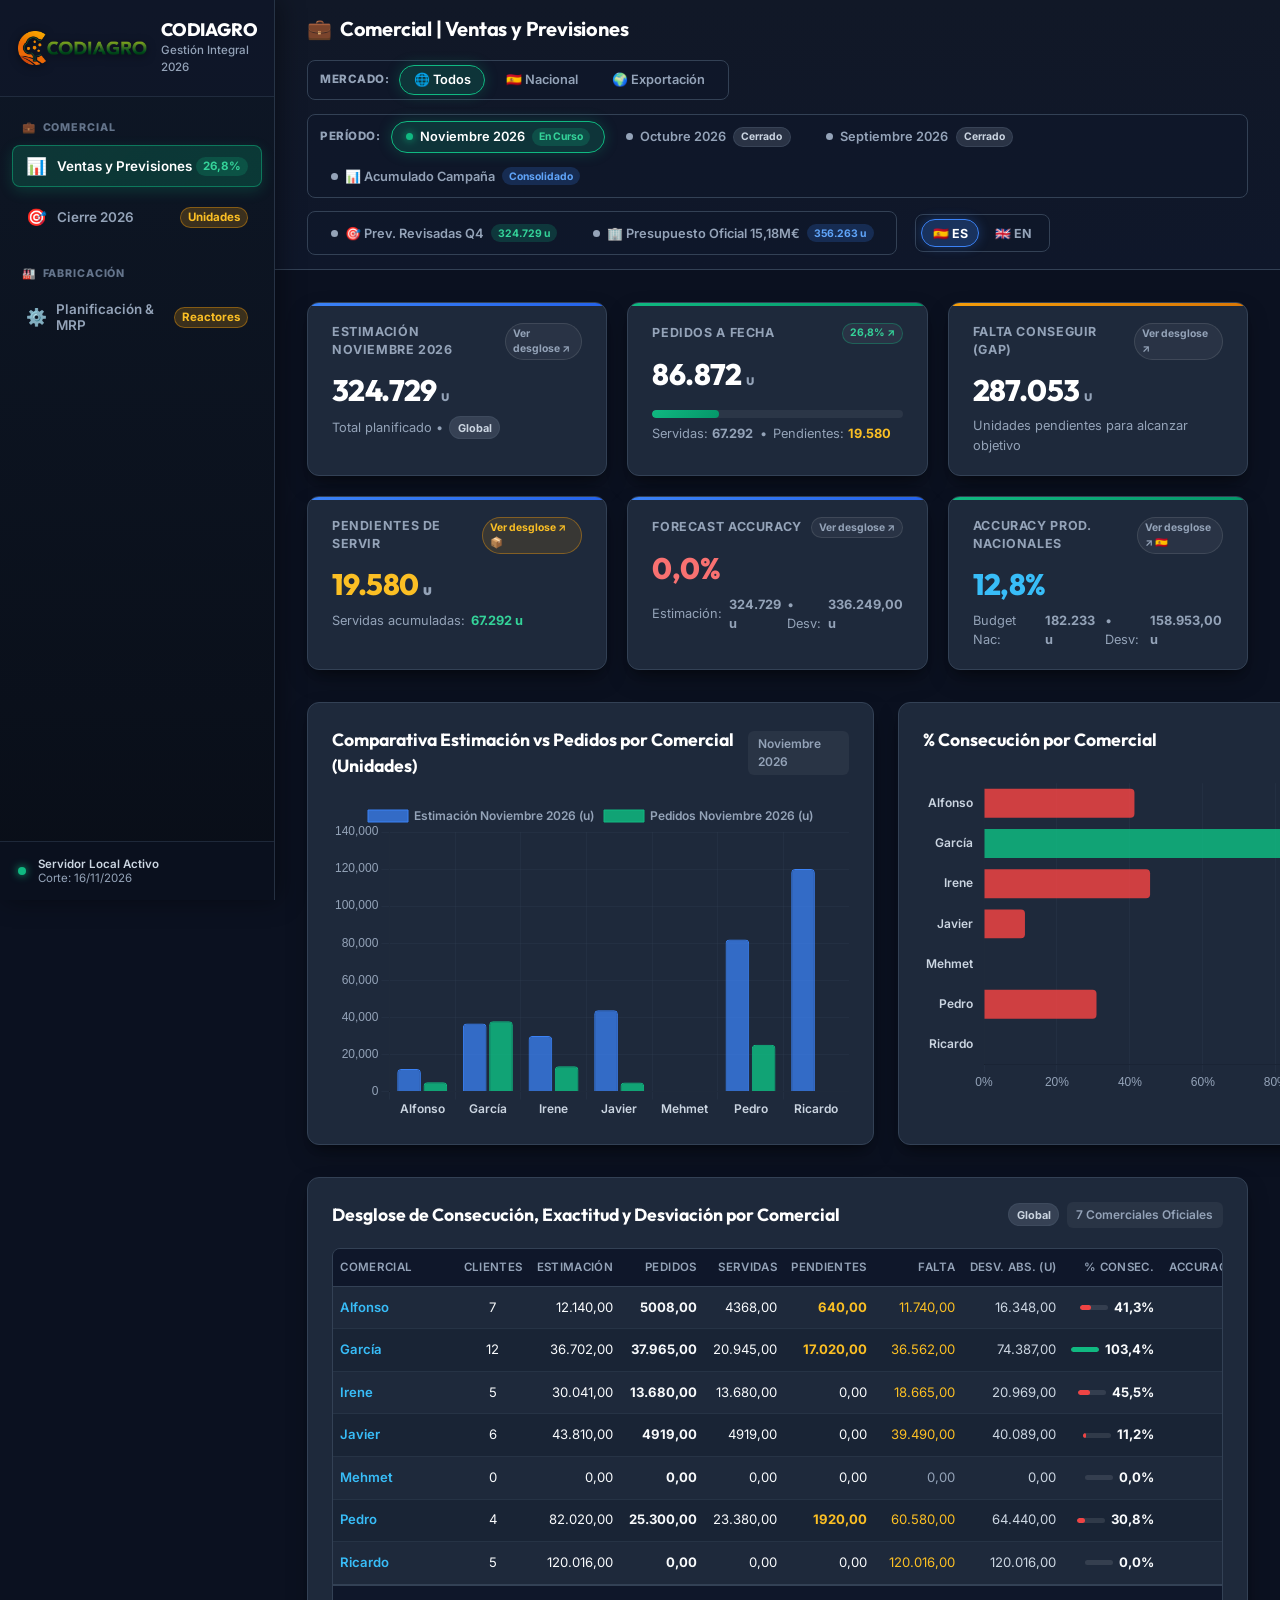
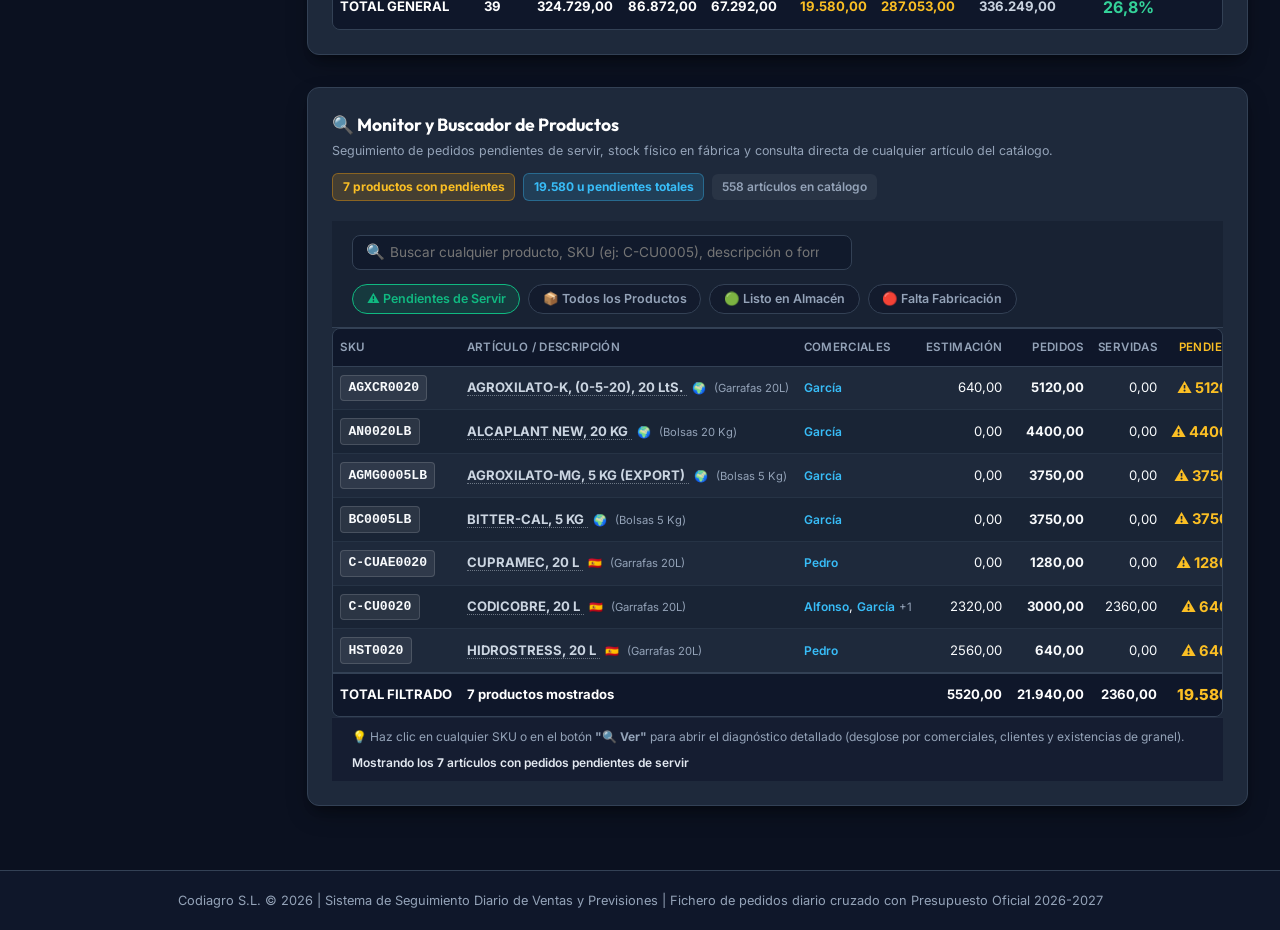
==== commit c15f7e3a: "fix(commercial): restaurar index.html a la version comercial pública sin login directivo" ====
--- a/index.html
+++ b/index.html
@@ -6,7 +6,7 @@
   <meta http-equiv="Cache-Control" content="no-cache, no-store, must-revalidate">
   <meta http-equiv="Pragma" content="no-cache">
   <meta http-equiv="Expires" content="0">
-  <title>Dirección General & Finanzas | Codiagro</title>
+  <title>Estimación de Ventas | Codiagro</title>
   <link rel="preconnect" href="https://fonts.googleapis.com">
   <link rel="preconnect" href="https://fonts.gstatic.com" crossorigin>
   <link href="https://fonts.googleapis.com/css2?family=Inter:wght@400;500;600;700;800&family=Outfit:wght@500;600;700;800&display=swap" rel="stylesheet">
@@ -43,13 +43,6 @@
   <script src="dashboard_i18n.js?v=20261110_1000"></script>
   <script src="dashboard_data.js?v=20261110_1000"></script>
   <script src="production_planning_data.js?v=20261110_1000"></script>
-  <script src="treasury_data.js?v=20261110_1000"></script>
-  <script src="profitability_data.js?v=20261110_1000"></script>
-  <script src="fullcost_data.js?v=20261110_1000"></script>
-  <script src="profitability_logic.js?v=20261110_1000"></script>
-  <script src="bi_intelligence_data.js?v=20261110_1000"></script>
-  <script src="cockpit_inicio_logic.js?v=20261110_1000"></script>
-  <script src="bi_intelligence_logic.js?v=20261110_1000"></script>
   <link rel="stylesheet" href="marta_tracking.css?v=20261110_1000">
   <script src="marta_tracking_data.js?v=20261110_1000"></script>
   <script src="marta_tracking_logic.js?v=20261110_1000"></script>
@@ -658,47 +651,6 @@
       width: 100%;
     }
 
-    .top-horizontal-scrollbar {
-      overflow-x: auto;
-      overflow-y: hidden;
-      height: 18px;
-      background: rgba(15, 23, 42, 0.95);
-      border: 1px solid rgba(59, 130, 246, 0.5);
-      border-radius: var(--radius-sm);
-      box-shadow: inset 0 2px 4px rgba(0,0,0,0.4);
-    }
-
-    .top-horizontal-scrollbar::-webkit-scrollbar,
-    .table-wrapper::-webkit-scrollbar {
-      height: 14px;
-      width: 14px;
-    }
-
-    .top-horizontal-scrollbar::-webkit-scrollbar-track,
-    .table-wrapper::-webkit-scrollbar-track {
-      background: rgba(15, 23, 42, 0.9);
-      border-radius: 6px;
-    }
-
-    .top-horizontal-scrollbar::-webkit-scrollbar-thumb,
-    .table-wrapper::-webkit-scrollbar-thumb {
-      background: linear-gradient(90deg, #3b82f6 0%, #10b981 100%);
-      border-radius: 6px;
-      border: 2px solid #0f172a;
-      cursor: grab;
-    }
-
-    .top-horizontal-scrollbar::-webkit-scrollbar-thumb:hover,
-    .table-wrapper::-webkit-scrollbar-thumb:hover {
-      background: linear-gradient(90deg, #60a5fa 0%, #34d399 100%);
-    }
-
-    .top-horizontal-scrollbar::-webkit-scrollbar-thumb:active,
-    .table-wrapper::-webkit-scrollbar-thumb:active {
-      cursor: grabbing;
-      background: #10b981;
-    }
-
     table {
       width: 100%;
       min-width: 980px;
@@ -1421,70 +1373,6 @@
 
   
     /* ====================================================
-       ESTILOS DEL MÓDULO DE TESORERÍA (CASH FLOW)
-       ==================================================== */
-    .tab-btn-treasury {
-      border: 1px solid rgba(16, 185, 129, 0.4) !important;
-      background: linear-gradient(180deg, rgba(16, 185, 129, 0.08) 0%, rgba(30, 41, 59, 0.6) 100%) !important;
-    }
-    .tab-btn-treasury:hover {
-      border-color: rgba(16, 185, 129, 0.8) !important;
-      box-shadow: 0 0 15px rgba(16, 185, 129, 0.25);
-    }
-    .tab-btn-treasury.active {
-      border-color: #10b981 !important;
-      background: linear-gradient(180deg, rgba(16, 185, 129, 0.25) 0%, rgba(30, 41, 59, 0.95) 100%) !important;
-      color: #34d399 !important;
-      box-shadow: 0 4px 20px rgba(16, 185, 129, 0.3);
-    }
-
-    .cf-section-header {
-      background: #0f172a;
-      color: #ffffff;
-      font-weight: 800;
-      font-size: 0.82rem;
-      letter-spacing: 0.05em;
-      text-transform: uppercase;
-      padding: 0.6rem 0.8rem;
-      border-top: 1px solid #334155;
-      border-bottom: 1px solid #334155;
-    }
-    .cf-row-total {
-      background: rgba(30, 41, 59, 0.8) !important;
-      font-weight: 800;
-      color: #ffffff;
-      border-top: 1px solid #475569;
-      border-bottom: 2px solid #0f172a;
-    }
-    .cf-cell-real {
-      background: rgba(255, 255, 255, 0.02);
-    }
-    .cf-cell-forecast {
-      background: rgba(16, 185, 129, 0.06);
-      color: #34d399 !important;
-      font-weight: 700;
-    }
-    .cf-badge-real {
-      background: rgba(59, 130, 246, 0.2);
-      color: #93c5fd;
-      border: 1px solid rgba(59, 130, 246, 0.4);
-      padding: 0.15rem 0.4rem;
-      border-radius: 4px;
-      font-size: 0.68rem;
-      font-weight: 700;
-    }
-    .cf-badge-forecast {
-      background: rgba(16, 185, 129, 0.2);
-      color: #34d399;
-      border: 1px solid rgba(16, 185, 129, 0.4);
-      padding: 0.15rem 0.4rem;
-      border-radius: 4px;
-      font-size: 0.68rem;
-      font-weight: 700;
-    }
-
-  
-    /* ====================================================
        LAYOUT CON MENÚ LATERAL IZQUIERDO (SIDEBAR)
        ==================================================== */
     .app-layout {
@@ -1610,59 +1498,6 @@
       box-shadow: 0 4px 14px rgba(245, 158, 11, 0.25);
     }
 
-    .nav-item-btn.nav-treasury.active {
-      background: linear-gradient(135deg, rgba(59, 130, 246, 0.22) 0%, rgba(37, 99, 235, 0.32) 100%);
-      border-color: rgba(59, 130, 246, 0.6);
-      color: #93c5fd;
-      box-shadow: 0 4px 14px rgba(59, 130, 246, 0.25);
-    }
-
-    .nav-item-btn.nav-profit.active {
-      background: linear-gradient(135deg, rgba(16, 185, 129, 0.25) 0%, rgba(5, 150, 105, 0.4) 100%);
-      border-color: rgba(16, 185, 129, 0.7);
-      color: #34d399;
-      box-shadow: 0 4px 16px rgba(16, 185, 129, 0.3);
-    }
-
-    /* Subtabs Bar for Rentabilidad */
-    .profit-subtabs-bar {
-      display: flex;
-      gap: 0.5rem;
-      background: rgba(15, 23, 42, 0.85);
-      border: 1px solid var(--card-border);
-      border-radius: var(--radius-md);
-      padding: 0.4rem;
-      overflow-x: auto;
-      margin-bottom: 1.5rem;
-      scrollbar-width: thin;
-    }
-    .profit-subtab-btn {
-      background: transparent;
-      border: 1px solid transparent;
-      color: var(--muted);
-      font-family: inherit;
-      font-size: 0.82rem;
-      font-weight: 600;
-      padding: 0.5rem 0.95rem;
-      border-radius: var(--radius-sm);
-      cursor: pointer;
-      display: inline-flex;
-      align-items: center;
-      gap: 0.45rem;
-      transition: all 0.2s ease;
-      white-space: nowrap;
-    }
-    .profit-subtab-btn:hover {
-      color: #fff;
-      background: rgba(255, 255, 255, 0.05);
-    }
-    .profit-subtab-btn.active {
-      background: rgba(16, 185, 129, 0.2);
-      border-color: var(--accent);
-      color: #ffffff;
-      font-weight: 700;
-      box-shadow: 0 2px 10px rgba(16, 185, 129, 0.25);
-    }
 
     .nav-item-left {
       display: flex;
@@ -1796,77 +1631,11 @@
       .app-topbar { padding: 0.75rem 1rem; }
     }
 
-    #shieldPassInput::-ms-reveal,
-    #shieldPassInput::-ms-clear,
-    input[type="password"]::-ms-reveal,
-    input[type="password"]::-ms-clear {
-      display: none !important;
-      width: 0 !important;
-      height: 0 !important;
-      pointer-events: none !important;
-    }
-
 </style>
 </head>
 <body>
 
-  <!-- ESCUDO DE SEGURIDAD ESTRICTA: BLOQUEO INFRANQUEABLE EN CUALQUIER ENTORNO (LOCAL, WEB O FILTRACIÓN) -->
-  <div id="securityShieldOverlay" style="position: fixed; inset: 0; z-index: 99999999; background: #090d16; background-image: radial-gradient(at 15% 15%, rgba(16, 185, 129, 0.15) 0px, transparent 50%), radial-gradient(at 85% 85%, rgba(245, 158, 11, 0.1) 0px, transparent 50%), radial-gradient(at 50% 50%, rgba(30, 41, 59, 0.6) 0px, transparent 80%); display: flex; align-items: center; justify-content: center; padding: 1.5rem; font-family: 'Inter', sans-serif;">
-    <div style="width: 100%; max-width: 440px; background: rgba(17, 24, 39, 0.9); border: 1px solid rgba(255, 255, 255, 0.1); border-radius: 1.25rem; padding: 2.5rem 2.25rem; box-shadow: 0 25px 50px -12px rgba(0, 0, 0, 0.8), 0 0 0 1px rgba(255, 255, 255, 0.05); backdrop-filter: blur(25px); -webkit-backdrop-filter: blur(25px); color: #f8fafc;">
-      
-      <div style="text-align: center; margin-bottom: 2rem;">
-        <img src="codiagro_logo.png" alt="Codiagro" style="height: 48px; margin-bottom: 1.25rem; filter: drop-shadow(0 4px 8px rgba(0,0,0,0.4));" onerror="this.style.display='none'">
-        <h1 style="font-family: 'Outfit', sans-serif; font-size: 1.35rem; font-weight: 700; color: #ffffff; letter-spacing: -0.01em;">CODIAGRO</h1>
-        <div style="display: inline-block; margin-top: 0.35rem; font-size: 0.7rem; font-weight: 700; text-transform: uppercase; letter-spacing: 0.08em; color: #10b981; background: rgba(16, 185, 129, 0.12); border: 1px solid rgba(16, 185, 129, 0.3); padding: 0.2rem 0.6rem; border-radius: 9999px;">
-          Dirección General & Finanzas
-        </div>
-        <p style="color: #94a3b8; font-size: 0.85rem; margin-top: 0.6rem;">Acceso Seguro y Confidencial · Presupuesto 2026</p>
-      </div>
-
-      <div id="shieldErrorAlert" style="background: rgba(239, 68, 68, 0.15); border: 1px solid rgba(239, 68, 68, 0.35); color: #fca5a5; padding: 0.75rem 1rem; border-radius: 0.65rem; font-size: 0.82rem; margin-bottom: 1.25rem; display: none; align-items: center; gap: 0.5rem;">
-        <span>⚠️</span>
-        <span id="shieldErrorMsg">Usuario o contraseña incorrectos.</span>
-      </div>
-
-      <form id="shieldLoginForm" action="javascript:void(0);" onsubmit="handleShieldLogin(event); return false;">
-        <div style="margin-bottom: 1.25rem;">
-          <label style="display: block; font-size: 0.8rem; font-weight: 600; color: #cbd5e1; margin-bottom: 0.45rem;">Usuario</label>
-          <div style="position: relative; display: flex; align-items: center;">
-            <span style="position: absolute; left: 1rem; font-size: 1rem; color: #64748b; pointer-events: none;">👤</span>
-            <input type="text" id="shieldUserInput" placeholder="Usuario (ej. oscar.ocampo)" required autofocus autocomplete="username" style="width: 100%; background: rgba(15, 23, 42, 0.6); border: 1px solid rgba(255, 255, 255, 0.1); border-radius: 0.75rem; padding: 0.8rem 1rem 0.8rem 2.75rem; color: #ffffff; font-family: inherit; font-size: 0.95rem; outline: none;">
-          </div>
-        </div>
-
-        <div style="margin-bottom: 1.25rem;">
-          <label style="display: block; font-size: 0.8rem; font-weight: 600; color: #cbd5e1; margin-bottom: 0.45rem;">Contraseña</label>
-          <div style="position: relative; display: flex; align-items: center;">
-            <span style="position: absolute; left: 1rem; font-size: 1rem; color: #64748b; pointer-events: none;">🔒</span>
-            <input type="password" id="shieldPassInput" placeholder="Contraseña de acceso" required autocomplete="current-password" style="width: 100%; background: rgba(15, 23, 42, 0.6); border: 1px solid rgba(255, 255, 255, 0.1); border-radius: 0.75rem; padding: 0.8rem 2.75rem 0.8rem 2.75rem; color: #ffffff; font-family: inherit; font-size: 0.95rem; outline: none;">
-            <button type="button" onclick="toggleShieldPassVisibility(event)" style="position: absolute; right: 0.65rem; z-index: 9999; background: transparent; border: none; color: #94a3b8; cursor: pointer; font-size: 1.25rem; padding: 0.4rem; display: flex; align-items: center; justify-content: center; outline: none; user-select: none;" id="shieldEyeBtn" title="Ver contraseña">👁️</button>
-          </div>
-        </div>
-
-        <div style="display: flex; align-items: center; justify-content: space-between; margin-bottom: 1.5rem; font-size: 0.82rem; color: #94a3b8;">
-          <label style="display: flex; align-items: center; gap: 0.45rem; cursor: pointer;">
-            <input type="checkbox" id="shieldRememberMe" checked style="accent-color: #10b981;">
-            <span>Recordar en este equipo</span>
-          </label>
-        </div>
-
-        <button type="submit" id="shieldSubmitBtn" style="width: 100%; background: linear-gradient(135deg, #10b981 0%, #059669 100%); color: #ffffff; border: none; border-radius: 0.75rem; padding: 0.85rem 1.5rem; font-family: 'Outfit', sans-serif; font-size: 1rem; font-weight: 700; cursor: pointer; display: flex; align-items: center; justify-content: center; gap: 0.5rem; box-shadow: 0 10px 15px -3px rgba(16, 185, 129, 0.35); transition: all 0.2s;">
-          <span>Acceder a Dirección General</span>
-          <span>➜</span>
-        </button>
-      </form>
-
-      <div style="margin-top: 1.75rem; padding-top: 1.25rem; border-top: 1px solid rgba(255, 255, 255, 0.06); font-size: 0.75rem; color: #64748b; line-height: 1.4; text-align: center;">
-        🔒 Información confidencial de Codiagro S.L.<br>
-        Acceso estrictamente reservado a Dirección y Presidencia.
-      </div>
-    </div>
-  </div>
-
-  <div class="app-layout" id="mainAppLayout" style="display: none;">
+    <div class="app-layout">
     <!-- BARRA LATERAL IZQUIERDA (SIDEBAR DE NAVEGACIÓN) -->
     <aside class="app-sidebar" id="appSidebar">
       <!-- BRAND / LOGO CODIAGRO -->
@@ -1874,191 +1643,47 @@
         <img src="codiagro_logo.png" alt="Codiagro" class="sidebar-logo">
         <div class="sidebar-brand-text">
           <span class="sidebar-title">CODIAGRO</span>
-          <span class="sidebar-subtitle" id="sidebarSubtitle">Dirección General 2026</span>
+          <span class="sidebar-subtitle" id="sidebarSubtitle">Gestión Integral 2026</span>
         </div>
       </div>
 
       <!-- MENÚ ORGANIZADO EN 3 REUNIONES / MÓDULOS -->
       <nav class="sidebar-nav">
         
-        <!-- ÁREA 1: INICIO (COCKPIT DE DIRECCIÓN) -->
-        <div class="nav-group">
-          <div class="nav-group-header">
-            <span>🏠</span>
-            <span id="navGroupHeaderDg">DIRECCIÓN GENERAL</span>
-          </div>
-          <button class="nav-item-btn" id="navBtnInicio" onclick="switchTab('inicio')" style="display: none;">
-            <div class="nav-item-left">
-              <span class="nav-item-icon">🧭</span>
-              <span id="navBtnInicioText">Cockpit de Dirección</span>
-            </div>
-            <span class="tab-badge badge-success" id="tabBadgeInicio">4 Vitales</span>
-          </button>
-          <button class="nav-item-btn" id="navBtnBiReunion" onclick="switchTab('bi_reunion')" style="display: none; margin-top:0.3rem;">
-            <div class="nav-item-left">
-              <span class="nav-item-icon">📌</span>
-              <span id="navBtnBiReunionText">Modo Reunión & Acuerdos</span>
-            </div>
-            <span class="tab-badge" style="background:rgba(234,179,8,0.2);color:#facc15;border:1px solid rgba(234,179,8,0.4);" id="tabBadgeBiReunion">4 Acuerdos</span>
-          </button>
-          <button class="nav-item-btn active" id="navBtnBiSearch" onclick="switchTab('bi_search')" style="margin-top:0.3rem;">
-            <div class="nav-item-left">
-              <span class="nav-item-icon">🔍</span>
-              <span id="navBtnBiSearchText">Búsqueda Global 360°</span>
-            </div>
-            <span class="tab-badge" style="background:rgba(168,85,247,0.2);color:#c084fc;border:1px solid rgba(168,85,247,0.4);" id="tabBadgeBiSearch">Omnibox</span>
-          </button>
-        </div>
-
-        <!-- ÁREA 2: COMERCIAL -->
+        <!-- MÓDULO 1: COMERCIAL -->
         <div class="nav-group">
           <div class="nav-group-header">
             <span>💼</span>
-            <span id="navGroupHeaderCom">COMERCIAL</span>
+            <span id="navHeaderComercial">COMERCIAL</span>
           </div>
-          <button class="nav-item-btn" id="navBtnResumen" onclick="switchTab('resumen')">
+          <button class="nav-item-btn active" id="navBtnResumen" onclick="switchTab('resumen')">
             <div class="nav-item-left">
               <span class="nav-item-icon">📊</span>
-              <span id="navBtnResumenText">Ventas y Previsiones</span>
+              <span id="navTextResumen">Ventas y Previsiones</span>
             </div>
             <span class="tab-badge badge-success" id="tabBadgeResumen">128.4%</span>
           </button>
           <button class="nav-item-btn" id="navBtnTrackingMarta" onclick="switchTab('tracking_marta')" style="margin-top:0.3rem;">
             <div class="nav-item-left">
               <span class="nav-item-icon">🎯</span>
-              <span id="navBtnTrackingMartaText">Cierre 2026 Q4</span>
+              <span id="navTextTrackingMarta">Cierre 2026</span>
             </div>
             <span class="tab-badge" id="tabBadgeTrackingMarta" style="background:rgba(245,158,11,0.2);color:#fbbf24;border:1px solid rgba(245,158,11,0.4);">Unidades</span>
           </button>
-          <button class="nav-item-btn" id="navBtnBiForecast" onclick="switchTab('bi_forecast')" style="display: none; margin-top:0.3rem;">
-            <div class="nav-item-left">
-              <span class="nav-item-icon">🎯</span>
-              <span id="navBtnBiForecastText">Fiabilidad Previsiones</span>
-            </div>
-            <span class="tab-badge badge-info" id="tabBadgeBiForecast">79.4%</span>
-          </button>
-          <button class="nav-item-btn" id="navBtnBiChurn" onclick="switchTab('bi_churn')" style="margin-top:0.3rem;">
-            <div class="nav-item-left">
-              <span class="nav-item-icon">⚠️</span>
-              <span id="navBtnBiChurnText">Clientes en Fuga (Churn)</span>
-            </div>
-            <span class="tab-badge badge-danger" id="tabBadgeBiChurn">15 Alertas</span>
-          </button>
-          <button class="nav-item-btn" id="navBtnBiExcepciones" onclick="switchTab('bi_excepciones')" style="margin-top:0.3rem;">
-            <div class="nav-item-left">
-              <span class="nav-item-icon">🏷️</span>
-              <span id="navBtnBiExcepcionesText">Excepciones de Precio</span>
-            </div>
-            <span class="tab-badge badge-warning" id="tabBadgeBiExcepciones">6 Acuerdos</span>
-          </button>
         </div>
 
-        <!-- ÁREA 3: OPERACIONES & FÁBRICA -->
+        <!-- MÓDULO 2: FABRICACIÓN -->
         <div class="nav-group">
           <div class="nav-group-header">
             <span>🏭</span>
-            <span id="navGroupHeaderOps">OPERACIONES</span>
+            <span id="navHeaderProduccion">FABRICACIÓN</span>
           </div>
-          <button class="nav-item-btn nav-mrp" id="navBtnProduccion" onclick="if(prodSubtab==='sugerencias'){prodSubtab='mrp';} switchTab('produccion')">
+          <button class="nav-item-btn nav-mrp" id="navBtnProduccion" onclick="switchTab('produccion')">
             <div class="nav-item-left">
               <span class="nav-item-icon">⚙️</span>
-              <span id="navBtnProduccionText">Planificación & MRP</span>
+              <span id="navTextProduccion">Planificación & MRP</span>
             </div>
             <span class="tab-badge" id="tabBadgeProduccion" style="background:rgba(245,158,11,0.2);color:#fbbf24;border:1px solid rgba(245,158,11,0.4);">Reactores</span>
-          </button>
-          <button class="nav-item-btn" id="navBtnSugerenciasStock" onclick="openSugerenciasStockTab()" style="margin-top:0.3rem;">
-            <div class="nav-item-left">
-              <span class="nav-item-icon">💡</span>
-              <span id="navBtnSugerenciasStockText">Sugerencias Stock</span>
-            </div>
-            <span class="tab-badge" id="tabBadgeSugerenciasStock" style="background:rgba(16,185,129,0.2);color:#34d399;border:1px solid rgba(16,185,129,0.4);">-5,0d DIO</span>
-          </button>
-          <button class="nav-item-btn" id="navBtnBiComplexity" onclick="switchTab('bi_complexity')" style="margin-top:0.3rem;">
-            <div class="nav-item-left">
-              <span class="nav-item-icon">🏭</span>
-              <span id="navBtnBiComplexityText">Complejidad de Lotes</span>
-            </div>
-            <span class="tab-badge badge-warning" id="tabBadgeBiComplexity">26 SKUs</span>
-          </button>
-          <button class="nav-item-btn" id="navBtnBiAtp" onclick="switchTab('bi_atp')" style="margin-top:0.3rem;">
-            <div class="nav-item-left">
-              <span class="nav-item-icon">⏱️</span>
-              <span id="navBtnBiAtpText">Fechas Viables (ATP)</span>
-            </div>
-            <span class="tab-badge badge-info" id="tabBadgeBiAtp">79 SKUs</span>
-          </button>
-        </div>
-
-        <!-- ÁREA 4: RENTABILIDAD & MÁRGENES -->
-        <div class="nav-group">
-          <div class="nav-group-header">
-            <span>📈</span>
-            <span id="navGroupHeaderRent">RENTABILIDAD</span>
-          </div>
-          <button class="nav-item-btn nav-profit" id="navBtnRentabilidadCogs" onclick="switchTab('rentabilidad_cogs')">
-            <div class="nav-item-left">
-              <span class="nav-item-icon">💎</span>
-              <span id="navBtnRentabilidadCogsText">Rentabilidad & Márgenes COGS</span>
-            </div>
-            <span class="tab-badge" id="tabBadgeRentabilidadCogs" style="background:rgba(16,185,129,0.2);color:#34d399;border:1px solid rgba(16,185,129,0.4);">67.3%</span>
-          </button>
-          <button class="nav-item-btn nav-profit" id="navBtnRentabilidadFullCost" onclick="switchTab('rentabilidad_fullcost')">
-            <div class="nav-item-left">
-              <span class="nav-item-icon">🏭</span>
-              <span id="navBtnRentabilidadFullCostText">Rentabilidad Full Costing</span>
-            </div>
-            <span class="tab-badge" id="tabBadgeRentabilidadFullCost" style="background:rgba(59,130,246,0.2);color:#60a5fa;border:1px solid rgba(59,130,246,0.4);">Sep-26</span>
-          </button>
-          <button class="nav-item-btn" id="navBtnBiConcentracion" onclick="switchTab('bi_concentracion')" style="margin-top:0.3rem;">
-            <div class="nav-item-left">
-              <span class="nav-item-icon">⚖️</span>
-              <span id="navBtnBiConcentracionText">Concentración & Stress Test</span>
-            </div>
-            <span class="tab-badge badge-warning" id="tabBadgeBiConcentracion">Top 5: 46%</span>
-          </button>
-        </div>
-
-        <!-- ÁREA 5: TESORERÍA & CAJA (OCULTO A PETICIÓN DE DIRECCIÓN) -->
-        <div class="nav-group" id="navGroupFinanzas" style="display:none;">
-          <div class="nav-group-header">
-            <span>💶</span>
-            <span id="navGroupHeaderFin">TESORERÍA</span>
-          </div>
-          <button class="nav-item-btn nav-treasury" id="navBtnTesoreria" onclick="switchTab('tesoreria')">
-            <div class="nav-item-left">
-              <span class="nav-item-icon">💰</span>
-              <span id="navBtnTesoreriaText">Tesorería y Cash Flow</span>
-            </div>
-            <span class="tab-badge" id="tabBadgeTesoreria" style="background:rgba(16,185,129,0.2);color:#34d399;border:1px solid rgba(16,185,129,0.4);">3.2M €</span>
-          </button>
-        </div>
-
-        <!-- ÁREA 6: DATOS Y CONTROLES -->
-        <div class="nav-group">
-          <div class="nav-group-header">
-            <span>🔍</span>
-            <span id="navGroupHeaderCtrl">DATOS Y CONTROLES</span>
-          </div>
-          <button class="nav-item-btn" id="navBtnControles" onclick="switchTab('controles')">
-            <div class="nav-item-left">
-              <span class="nav-item-icon">📋</span>
-              <span id="navBtnControlesText">Conciliación & Auditoría</span>
-            </div>
-            <span class="tab-badge badge-success" id="tabBadgeControles">0,00 €</span>
-          </button>
-          <button class="nav-item-btn" id="navBtnBiSnapshots" onclick="switchTab('bi_snapshots')" style="margin-top:0.3rem;">
-            <div class="nav-item-left">
-              <span class="nav-item-icon">🔒</span>
-              <span id="navBtnBiSnapshotsText">Cierre & Snapshots</span>
-            </div>
-            <span class="tab-badge badge-success" id="tabBadgeBiSnapshots">3 Versiones</span>
-          </button>
-          <button class="nav-item-btn" id="navBtnBiStaging" onclick="switchTab('bi_staging')" style="margin-top:0.3rem;">
-            <div class="nav-item-left">
-              <span class="nav-item-icon">📥</span>
-              <span id="navBtnBiStagingText">Staging Importaciones</span>
-            </div>
-            <span class="tab-badge badge-info" id="tabBadgeBiStaging">Auditado</span>
           </button>
         </div>
 
@@ -2068,8 +1693,8 @@
       <div class="sidebar-footer">
         <div class="sidebar-dot"></div>
         <div class="sidebar-footer-text">
-          <strong>Servidor Local Activo</strong>
-          <span id="sidebarCorteDate">Corte: 08/10/2026</span>
+          <strong id="sidebarFooterStatus">Servidor Local Activo</strong>
+          <span id="sidebarCorteDate">Corte: 02/11/2026</span>
         </div>
       </div>
     </aside>
@@ -2125,11 +1750,8 @@
             </button>
           </div>
 
-          <!-- SCENARIO SWITCHER (BASE PREVISIÓN AUDITADA 09/11) -->
-          <div class="period-switcher scenario-switcher" id="scenarioSwitcher" style="border-color:rgba(59,130,246,0.45);background:rgba(30,41,59,0.75);">
-            <span class="period-label" style="color:#60a5fa;display:flex;align-items:center;gap:0.25rem;">
-              <span>🧭</span> ESCENARIO:
-            </span>
+          <!-- SCENARIO SWITCHER (Previsiones Revisadas Q4 vs Presupuesto Oficial) -->
+          <div class="period-switcher" id="scenarioSwitcher" style="margin-right:0.25rem;">
             <button class="period-btn active" id="btnScenarioRevisado" onclick="switchScenario('revisado')" title="Previsiones Q4 actualizadas por los comerciales (324.729 u en Nov / 1.095.819 u en Q4)">
               <span class="period-dot active"></span>
               <span id="txtScenarioRevisado">🎯 Prev. Revisadas Q4</span>
@@ -2151,19 +1773,10 @@
               <span>🇬🇧 EN</span>
             </button>
           </div>
-
-          <!-- USER PROFILE & LOGOUT -->
-          <div class="user-auth-badge" id="userAuthBadge" style="display:inline-flex; align-items:center; gap:0.5rem; background:rgba(15,23,42,0.8); border:1px solid rgba(255,255,255,0.12); padding:0.3rem 0.75rem; border-radius:9999px; font-size:0.78rem;">
-            <span style="font-size:0.85rem">👤</span>
-            <span id="headerUserName" style="font-weight:600; color:#e2e8f0;">oscar.ocampo</span>
-            <button id="headerBtnLogout" onclick="doLogout()" style="background:rgba(239,68,68,0.15); border:1px solid rgba(239,68,68,0.3); color:#fca5a5; border-radius:9999px; padding:0.2rem 0.55rem; font-size:0.7rem; font-weight:700; cursor:pointer; margin-left:0.25rem; transition:all 0.2s;" onmouseover="this.style.background='rgba(239,68,68,0.3)'" onmouseout="this.style.background='rgba(239,68,68,0.15)'" title="Cerrar sesión segura">Salir 🚪</button>
-          </div>
         </div>
       </header>
 
-<!-- MEJORA 20: AUDITORÍA DE USABILIDAD Y FLUJOS DIRECTIVOS GUIADOS -->
-      <div id="directorialWorkflowBannerContainer" style="padding: 0.75rem 2rem 0 2rem;"></div>
-      <main id="appContent">
+<main id="appContent">
     <div style="text-align:center; padding: 4rem; color: var(--muted)">
       Cargando datos de previsión y pedidos...
     </div>
@@ -2264,74 +1877,6 @@
     </div>
   </div>
 
-
-  <!-- MODAL FICHA 360° CLIENTE (PEDIDOS, ARTÍCULOS COMPRADOS, IMPORTES, ESCANDALLO) -->
-  <div class="modal-overlay" id="client360ModalOverlay" style="z-index:1070;" onclick="handleClientModalOverlayClick(event)">
-    <div class="modal-container" role="dialog" aria-modal="true" style="max-width:1380px;">
-      <div class="modal-header" style="border-bottom:1px solid #334155; padding:1.25rem 1.75rem;">
-        <div class="modal-titles">
-          <h2 style="display:flex; align-items:center; gap:0.6rem; margin:0; font-size:1.35rem; color:#fff;">
-            <span>🏢</span>
-            <span id="client360ModalName">CLIENTE</span>
-            <span class="tab-badge badge-info" id="client360ModalBadge" style="font-size:0.75rem; text-transform:uppercase;">CLIENTE ESTRATÉGICO</span>
-          </h2>
-          <div class="modal-subtitle" id="client360ModalSubtitle" style="margin-top:0.35rem; color:#94a3b8; font-size:0.85rem;">
-            Ámbito &bull; Comercial &bull; Condiciones
-          </div>
-        </div>
-        <button class="modal-close-btn" onclick="closeClient360Modal()" title="Cerrar ventana (Esc)">&times;</button>
-      </div>
-
-      <!-- KPI STATS BAR -->
-      <div class="modal-stats-bar" style="background:rgba(15,23,42,0.85); padding:1rem 1.75rem; border-bottom:1px solid #334155; display:flex; justify-content:space-between; align-items:center; flex-wrap:wrap; gap:1rem;">
-        <div class="modal-stat-group" style="display:flex; gap:1.75rem; flex-wrap:wrap;">
-          <div class="modal-stat-item">
-            <span class="modal-stat-label" style="font-size:0.72rem; color:#94a3b8; text-transform:uppercase;">Facturación Total</span>
-            <span class="modal-stat-value" id="client360StatVentas" style="color:#38bdf8; font-size:1.25rem; font-weight:700;">0,00 €</span>
-          </div>
-          <div class="modal-stat-item">
-            <span class="modal-stat-label" style="font-size:0.72rem; color:#94a3b8; text-transform:uppercase;">Margen Contribución</span>
-            <span class="modal-stat-value" id="client360StatMargen" style="color:#34d399; font-size:1.25rem; font-weight:700;">0,0%</span>
-          </div>
-          <div class="modal-stat-item">
-            <span class="modal-stat-label" style="font-size:0.72rem; color:#94a3b8; text-transform:uppercase;">Unidades Compradas</span>
-            <span class="modal-stat-value" id="client360StatUds" style="color:#f8fafc; font-size:1.25rem; font-weight:700;">0 u</span>
-          </div>
-          <div class="modal-stat-item">
-            <span class="modal-stat-label" style="font-size:0.72rem; color:#94a3b8; text-transform:uppercase;">Pedidos Pendientes</span>
-            <span class="modal-stat-value" id="client360StatPendientes" style="color:#fbbf24; font-size:1.25rem; font-weight:700;">0 u</span>
-          </div>
-          <div class="modal-stat-item">
-            <span class="modal-stat-label" style="font-size:0.72rem; color:#94a3b8; text-transform:uppercase;">SKUs Comprados</span>
-            <span class="modal-stat-value" id="client360StatSkusCount" style="color:#c084fc; font-size:1.25rem; font-weight:700;">0 SKUs</span>
-          </div>
-        </div>
-        <button class="btn-table-action" onclick="exportClient360Csv()" style="display:inline-flex; align-items:center; gap:0.4rem; padding:0.45rem 1rem; font-weight:700; background:#0284c7; color:#fff; border:none; border-radius:6px; cursor:pointer;">
-          <span>📥</span> <span>Exportar Ficha / Excel</span>
-        </button>
-      </div>
-
-      <!-- TABS BAR -->
-      <div style="background:#1e293b; padding:0.6rem 1.75rem; border-bottom:1px solid #334155; display:flex; gap:0.75rem; align-items:center; flex-wrap:wrap;">
-        <button class="pill-btn active" id="tabBtnClientSkus" onclick="switchClientModalTab('articulos')" style="font-weight:600; padding:0.4rem 0.9rem; font-size:0.84rem; cursor:pointer;">
-          📦 Artículos Comprados & Escandallo (Rentabilidad por SKU)
-        </button>
-        <button class="pill-btn" id="tabBtnClientOrders" onclick="switchClientModalTab('pedidos')" style="font-weight:600; padding:0.4rem 0.9rem; font-size:0.84rem; cursor:pointer;">
-          📋 Pedidos y Entregas (Octubre, Septiembre y Acumulado)
-        </button>
-        <button class="pill-btn" id="tabBtnClientAgreements" onclick="switchClientModalTab('acuerdos')" style="font-weight:600; padding:0.4rem 0.9rem; font-size:0.84rem; cursor:pointer;">
-          🤝 Condiciones Comerciales & Acuerdos Directivos
-        </button>
-      </div>
-
-      <!-- MODAL BODY -->
-      <div class="modal-body" id="client360ModalBody" style="padding:1.25rem 1.75rem; overflow-y:auto; max-height:calc(90vh - 240px);">
-        <!-- Injected via JavaScript -->
-      </div>
-    </div>
-  </div>
-
-
   <!-- MODAL EVOLUCIÓN MENSUAL Y AGOTAMIENTO SKU (MRP) -->
   <div class="modal-overlay" id="mrpSkuModal" style="z-index:1050;" onclick="if(event.target===this) closeProdSkuModal()">
     <div class="modal-container" role="dialog" aria-modal="true" style="max-width:1050px;">
@@ -2433,170 +1978,10 @@
   </footer>
 
   <script>
-    // Formatters universales globales
-    var fmtCurr = window.fmtCurr = window.fmtCurr || function(n) {
-      const lang = (typeof currentLang !== "undefined" && currentLang === "en") ? "en" : "es";
-      if (isNaN(n) || n === null || n === undefined) return lang === "en" ? "€0.00" : "0,00 €";
-      const loc = lang === "en" ? "en-US" : "es-ES";
-      const str = Number(n).toLocaleString(loc, { minimumFractionDigits: 2, maximumFractionDigits: 2 });
-      return lang === "en" ? ("€" + str) : (str + " €");
-    };
-    var fmtEur = window.fmtEur = window.fmtEur || function(n) { return window.fmtCurr(n); };
-    var fmtNum = window.fmtNum = window.fmtNum || function(n, dec=0) {
-      if (isNaN(n) || n === null || n === undefined) return "0";
-      const loc = (typeof currentLang !== "undefined" && currentLang === "en") ? "en-US" : "es-ES";
-      return Number(n).toLocaleString(loc, { minimumFractionDigits: dec, maximumFractionDigits: dec });
-    };
-    var fmtPct = window.fmtPct = window.fmtPct || function(val) {
-      const n = Number(val);
-      if (isNaN(n) || val === null || val === undefined) return (typeof currentLang !== "undefined" && currentLang === "en") ? "0.0%" : "0,0%";
-      const s = n.toFixed(1);
-      return ((typeof currentLang !== "undefined" && currentLang === "en") ? s : s.replace(".", ",")) + "%";
-    };
-    const VALID_SHIELD_USERS = ['oscar.ocampo', 'oscar', 'codiagrooscar@gmail.com', 'oscar.ocampo@codiagro.com', 'direccion', 'admin'];
-    const VALID_SHIELD_HASHES = [
-      'a64d65628727d9f0e6a8c75fd1313c0a770c664396c0b954bb36c6408ce81861', // SHA-256 de Codiagro2026!
-      '2e12bdab84b2e6c3977f0a774d83c135b3dea882f49fe5a261dbf8848536228f'  // SHA-256 de Codiagro2026
-    ];
-    const VALID_SHIELD_RAW_PASSWORDS = ['Codiagro2026!', 'Codiagro2026'];
-
-    async function computeSha256(text) {
-      const enc = new TextEncoder().encode(text);
-      const hashBuf = await crypto.subtle.digest('SHA-256', enc);
-      return Array.from(new Uint8Array(hashBuf)).map(b => b.toString(16).padStart(2, '0')).join('');
-    }
-
-    function toggleShieldPassVisibility(e) {
-      if (e) {
-        e.preventDefault();
-        e.stopPropagation();
-      }
-      const input = document.getElementById('shieldPassInput');
-      const btn = document.getElementById('shieldEyeBtn');
-      if (!input) return false;
-      if (input.type === 'password') {
-        input.type = 'text';
-        if (btn) btn.textContent = '🙈';
-      } else {
-        input.type = 'password';
-        if (btn) btn.textContent = '👁️';
-      }
-      input.focus();
-      return false;
-    }
-
-    function unlockDashboard(userName) {
-      const overlay = document.getElementById('securityShieldOverlay');
-      const layout = document.getElementById('mainAppLayout');
-      if (overlay) overlay.style.display = 'none';
-      if (layout) layout.style.display = '';
-      const uEl = document.getElementById('headerUserName');
-      if (uEl && userName) uEl.textContent = userName;
-      if (typeof renderCurrentTab === 'function') {
-        try { renderCurrentTab(); } catch(e) {}
-      }
-    }
-
-    function lockDashboard() {
-      sessionStorage.removeItem('codiagro_auth');
-      localStorage.removeItem('codiagro_auth');
-      fetch('/api/logout').catch(() => {});
-      const overlay = document.getElementById('securityShieldOverlay');
-      const layout = document.getElementById('mainAppLayout');
-      if (overlay) overlay.style.display = 'flex';
-      if (layout) layout.style.display = 'none';
-    }
-
-    function doLogout() {
-      lockDashboard();
-    }
-
-    async function handleShieldLogin(e) {
-      if (e) {
-        e.preventDefault();
-        e.stopPropagation();
-      }
-      const user = document.getElementById('shieldUserInput').value.trim().toLowerCase();
-      const pass = document.getElementById('shieldPassInput').value;
-      const remember = document.getElementById('shieldRememberMe').checked;
-      const errEl = document.getElementById('shieldErrorAlert');
-      const errMsg = document.getElementById('shieldErrorMsg');
-      const btn = document.getElementById('shieldSubmitBtn');
-
-      errEl.style.display = 'none';
-      btn.disabled = true;
-
-      try {
-        // 1. Try local server session if available
-        try {
-          const res = await fetch('/api/login', {
-            method: 'POST',
-            headers: {'Content-Type': 'application/json'},
-            body: JSON.stringify({username: user, password: pass})
-          });
-          if (res.ok) {
-            const d = await res.json();
-            if (d.success) {
-              const authData = {user: d.user || user, token: d.token || 'auth_token', ts: Date.now()};
-              sessionStorage.setItem('codiagro_auth', JSON.stringify(authData));
-              if (remember) localStorage.setItem('codiagro_auth', JSON.stringify(authData));
-              unlockDashboard(authData.user);
-              return false;
-            }
-          }
-        } catch(netErr) {}
-
-        // 2. Cryptographic Client-Side Verification (Zero-leak fallback everywhere in the world)
-        const hash = await computeSha256(pass);
-        const passMatch = VALID_SHIELD_HASHES.includes(hash) || VALID_SHIELD_RAW_PASSWORDS.includes(pass);
-        if (VALID_SHIELD_USERS.includes(user) && passMatch) {
-          const authData = {user: user, token: 'shield_sec_' + Date.now(), ts: Date.now()};
-          sessionStorage.setItem('codiagro_auth', JSON.stringify(authData));
-          if (remember) localStorage.setItem('codiagro_auth', JSON.stringify(authData));
-          unlockDashboard(user);
-          return false;
-        } else {
-          errMsg.textContent = 'Usuario o contraseña incorrectos.';
-          errEl.style.display = 'flex';
-        }
-      } finally {
-        btn.disabled = false;
-      }
-      return false;
-    }
-
-    // Auto-check on load (local server check + local storage check)
-    (async function checkShieldAuthOnLoad() {
-      const session = sessionStorage.getItem('codiagro_auth') || localStorage.getItem('codiagro_auth');
-      if (session) {
-        try {
-          const p = JSON.parse(session);
-          if (p && p.user) {
-            // Verify with local server if active
-            fetch('/api/auth/status')
-              .then(r => r.json())
-              .then(d => {
-                if (d.authenticated) {
-                  unlockDashboard(d.user || p.user);
-                } else {
-                  unlockDashboard(p.user);
-                }
-              })
-              .catch(() => {
-                // Offline or static fallback
-                unlockDashboard(p.user);
-              });
-            return;
-          }
-        } catch(e) {}
-      }
-      lockDashboard();
-    })();
-
     let allPeriodsData = null;
     let currentPeriod = null; // Inicializado dinámicamente según default_period de los datos
     let appData = null;
-    let currentTab = 'bi_search';
+    let currentTab = 'resumen';
     let currentFilter = 'ALL';
     let currentScope = 'ALL'; // 'ALL' | 'NACIONAL' | 'EXPORTACION'
     let searchQuery = '';
@@ -2612,6 +1997,7 @@
       const savedLang = localStorage.getItem('codiagro_lang');
       if (savedLang === 'en' || savedLang === 'es') currentLang = savedLang;
     } catch (e) {}
+    window.currentLang = currentLang;
 
     const TRANSLATIONS = {
       es: {
@@ -2632,45 +2018,6 @@
         period_sep: "Septiembre 2026",
         period_accum: "📊 Acumulado Campaña",
         tab_resumen: "Resumen General",
-        nav_group_dg: "DIRECCIÓN GENERAL",
-        nav_group_com: "COMERCIAL",
-        nav_group_ops: "OPERACIONES",
-        nav_group_rent: "RENTABILIDAD",
-        nav_group_ctrl: "DATOS Y CONTROLES",
-        nav_group_fin: "TESORERÍA",
-        sidebar_subtitle: "Dirección General 2026",
-        btn_logout: "Salir 🚪",
-        nav_inicio: "Cockpit de Dirección",
-        nav_inicio_badge: "4 Vitales",
-        nav_reunion: "Modo Reunión & Acuerdos",
-        nav_reunion_badge: "4 Acuerdos",
-        nav_search: "Búsqueda Global 360°",
-        nav_search_badge: "Omnibox",
-        nav_resumen: "Ventas y Previsiones",
-        nav_marta: "Cierre 2026 Q4",
-        nav_marta_badge: "Unidades",
-        nav_forecast: "Fiabilidad Previsiones",
-        nav_churn: "Clientes en Fuga (Churn)",
-        nav_churn_badge: "15 Alertas",
-        nav_excepciones: "Excepciones de Precio",
-        nav_excepciones_badge: "6 Acuerdos",
-        nav_produccion: "Planificación & MRP",
-        nav_produccion_badge: "Reactores",
-        nav_complexity: "Complejidad de Lotes",
-        nav_complexity_badge: "26 SKUs",
-        nav_atp: "Fechas Viables (ATP)",
-        nav_atp_badge: "79 SKUs",
-        nav_cogs: "Rentabilidad & Márgenes COGS",
-        nav_fullcost: "Rentabilidad Full Costing",
-        nav_concentracion: "Concentración & Stress Test",
-        nav_concentracion_badge: "Top 5: 46%",
-        nav_tesoreria: "Tesorería y Cash Flow",
-        nav_controles: "Conciliación & Auditoría",
-        nav_controles_badge: "0,00 €",
-        nav_snapshots: "Cierre & Snapshots",
-        nav_snapshots_badge: "3 Versiones",
-        nav_staging: "Staging Importaciones",
-        nav_staging_badge: "Auditado",
 
         kpi_budget_title: "Estimación",
         kpi_budget_hint: "Click para ver desglose de todos los SKUs con presupuesto planificado",
@@ -2787,11 +2134,11 @@
         mrp_selected_count: "meses seleccionados",
         mrp_active_range: "Ventana activa:",
         
-        mrp_preset_n: "N",
-        mrp_preset_n1: "N+1",
-        mrp_preset_n2: "N+2 (3 Meses)",
-        mrp_preset_n5: "N+5 (6 Meses)",
-        mrp_preset_rest_2026: "Resto Año Actual",
+        mrp_preset_n: "N (Oct 26)",
+        mrp_preset_n1: "N+1 (Oct-Nov)",
+        mrp_preset_n2: "N+2 (Oct-Dic 2026)",
+        mrp_preset_n5: "N+5 (Oct 26 - Mar 27)",
+        mrp_preset_rest_2026: "Resto 2026 (Oct-Dic)",
         mrp_preset_q1_2027: "Q1 2027 (Ene-Mar)",
         mrp_preset_h1_2027: "1er Semestre 2027",
         mrp_preset_all_2027: "Todo 2027 (12 meses)",
@@ -2811,11 +2158,11 @@
         mrp_kpi_covered: "SKUs Cubiertos",
         mrp_kpi_covered_sub: "Cobertura ≥ 100% de la demanda",
         mrp_kpi_nomover: "Stock NoMover (>6 Meses)",
-        mrp_kpi_nomover_sub: "Sin venta prevista en los próximos 6 meses (Ventana > N+5)",
+        mrp_kpi_nomover_sub: "Sin venta prevista en los próximos 6 meses (> Mar 27)",
         mrp_kpi_slowmover: "Stock SlowMover (3 a 6 Meses)",
-        mrp_kpi_slowmover_sub: "Venta prevista entre mes 3 y mes 6 (N+2 a N+5)",
+        mrp_kpi_slowmover_sub: "Venta prevista entre mes 3 y 6 (Ene-Mar 27)",
         mrp_kpi_fastmover: "Stock Alta Rotación (0 a 3 Meses)",
-        mrp_kpi_fastmover_sub: "Consumo previsto en los próximos 3 meses (Ventana N+2)",
+        mrp_kpi_fastmover_sub: "Consumo previsto en próximo trimestre (Oct-Dic 26)",
 
         mrp_rot_all: "Todos",
         mrp_rot_nomover: "🔴 NoMovers",
@@ -2826,9 +2173,9 @@
         mrp_badge_nomover: "🔴 NoMover",
         mrp_badge_slowmover: "🟡 SlowMover",
         mrp_badge_fastmover: "⚡ Alta Rotación",
-        mrp_tooltip_nomover: "Stock sobrante tras cubrir los próximos 6 meses (Ventana N+5)",
-        mrp_tooltip_slowmover: "Stock que se prevé vender entre el mes 3 y el mes 6",
-        mrp_tooltip_fastmover: "Stock que se prevé consumir en los próximos 3 meses (Ventana N+2)",
+        mrp_tooltip_nomover: "Stock sobrante tras cubrir los próximos 6 meses (Oct 26 - Mar 27)",
+        mrp_tooltip_slowmover: "Stock que se prevé vender entre el mes 3 y el mes 6 (Ene - Mar 27)",
+        mrp_tooltip_fastmover: "Stock que se prevé consumir en los próximos 3 meses (Oct - Dic 26)",
         mrp_modal_rotation_title: "Análisis de Rotación de Stock (Criterio 3M / 6M):",
 
         mrp_view_base: "📦 Por Envase / Planta",
@@ -2885,7 +2232,23 @@
         mrp_modal_th_forecast: "Previsión Mes (u)",
         mrp_modal_th_cum_demand: "Demanda Acumulada",
         mrp_modal_th_proj_stock: "Stock Proyectado",
-        mrp_modal_destinations: "Desglose por Destinos y Clientes:"
+        mrp_modal_destinations: "Desglose por Destinos y Clientes:",
+
+        sidebar_subtitle: "Gestión Integral 2026",
+        nav_header_comercial: "COMERCIAL",
+        nav_text_resumen: "Ventas y Previsiones",
+        nav_text_marta: "Cierre 2026",
+        badge_units: "Unidades",
+        badge_euros: "Euros",
+        nav_header_produccion: "FABRICACIÓN",
+        nav_text_produccion: "Planificación & MRP",
+        badge_reactors: "Reactores",
+        sidebar_footer_status: "Servidor Local Activo",
+        sidebar_cutoff_prefix: "Corte: ",
+        topbar_resumen: "Comercial | Ventas y Previsiones",
+        topbar_marta_prefix: "Comercial | Cierre 2026 & Termómetro Q4",
+        topbar_produccion: "Fabricación | Planificación & MRP",
+        topbar_commercial_prefix: "Comercial | Detalle: "
 
       },
       en: {
@@ -2906,45 +2269,6 @@
         period_sep: "September 2026",
         period_accum: "📊 Cumulative Season",
         tab_resumen: "Executive Summary",
-        nav_group_dg: "EXECUTIVE MANAGEMENT",
-        nav_group_com: "COMMERCIAL & SALES",
-        nav_group_ops: "OPERATIONS & PLANT",
-        nav_group_rent: "PROFITABILITY & MARGINS",
-        nav_group_ctrl: "DATA & CONTROLS",
-        nav_group_fin: "TREASURY & FINANCE",
-        sidebar_subtitle: "Executive Management 2026",
-        btn_logout: "Logout 🚪",
-        nav_inicio: "Executive Cockpit",
-        nav_inicio_badge: "4 Vitals",
-        nav_reunion: "Meeting Mode & Agreements",
-        nav_reunion_badge: "4 Agreements",
-        nav_search: "Global 360° Search",
-        nav_search_badge: "Omnibox",
-        nav_resumen: "Sales & Forecasts",
-        nav_marta: "Q4 2026 Closing",
-        nav_marta_badge: "Units",
-        nav_forecast: "Forecast Accuracy",
-        nav_churn: "Churn Risk Accounts",
-        nav_churn_badge: "15 Alerts",
-        nav_excepciones: "Pricing Exceptions",
-        nav_excepciones_badge: "6 Agreements",
-        nav_produccion: "Planning & MRP",
-        nav_produccion_badge: "Reactors",
-        nav_complexity: "Batch Complexity",
-        nav_complexity_badge: "26 SKUs",
-        nav_atp: "Promised Dates (ATP)",
-        nav_atp_badge: "79 SKUs",
-        nav_cogs: "Profitability & COGS",
-        nav_fullcost: "Full Costing Profitability",
-        nav_concentracion: "Concentration & Stress Test",
-        nav_concentracion_badge: "Top 5: 46%",
-        nav_tesoreria: "Treasury & Cash Flow",
-        nav_controles: "Reconciliation & Audit",
-        nav_controles_badge: "€0.00",
-        nav_snapshots: "Period Close & Snapshots",
-        nav_snapshots_badge: "3 Versions",
-        nav_staging: "Import Staging",
-        nav_staging_badge: "Audited",
 
         kpi_budget_title: "Forecast",
         kpi_budget_hint: "Click to view breakdown of all SKUs with planned budget",
@@ -3061,11 +2385,11 @@
         mrp_selected_count: "months selected",
         mrp_active_range: "Active window:",
         
-        mrp_preset_n: "N",
-        mrp_preset_n1: "N+1",
-        mrp_preset_n2: "N+2 (3 Months)",
-        mrp_preset_n5: "N+5 (6 Months)",
-        mrp_preset_rest_2026: "Current Year Remainder",
+        mrp_preset_n: "N (Oct 26)",
+        mrp_preset_n1: "N+1 (Oct-Nov)",
+        mrp_preset_n2: "N+2 (Oct-Dec 2026)",
+        mrp_preset_n5: "N+5 (Oct 26 - Mar 27)",
+        mrp_preset_rest_2026: "Remainder 2026 (Oct-Dec)",
         mrp_preset_q1_2027: "Q1 2027 (Jan-Mar)",
         mrp_preset_h1_2027: "H1 2027 (Jan-Jun)",
         mrp_preset_all_2027: "Full 2027 (12 months)",
@@ -3085,11 +2409,11 @@
         mrp_kpi_covered: "Fully Covered SKUs",
         mrp_kpi_covered_sub: "Coverage ≥ 100% of demand",
         mrp_kpi_nomover: "NoMover Stock (>6 Months)",
-        mrp_kpi_nomover_sub: "No sales expected in next 6 months (> N+5 window)",
+        mrp_kpi_nomover_sub: "No sales expected in next 6 months (> Mar 27)",
         mrp_kpi_slowmover: "SlowMover Stock (3-6 Months)",
-        mrp_kpi_slowmover_sub: "Sales expected between month 3 and 6 (N+2 to N+5)",
+        mrp_kpi_slowmover_sub: "Sales expected between month 3 and 6 (Jan-Mar 27)",
         mrp_kpi_fastmover: "FastMover Stock (0-3 Months)",
-        mrp_kpi_fastmover_sub: "Consumption expected within next 3 months (N+2 window)",
+        mrp_kpi_fastmover_sub: "Consumption expected within next quarter (Oct-Dec 26)",
 
         mrp_rot_all: "All",
         mrp_rot_nomover: "🔴 NoMovers",
@@ -3100,9 +2424,9 @@
         mrp_badge_nomover: "🔴 NoMover",
         mrp_badge_slowmover: "🟡 SlowMover",
         mrp_badge_fastmover: "⚡ Fast Mover",
-        mrp_tooltip_nomover: "Surplus stock after covering next 6 months (N+5 window)",
-        mrp_tooltip_slowmover: "Stock expected to be sold between month 3 and 6",
-        mrp_tooltip_fastmover: "Stock expected to be consumed in next 3 months (N+2 window)",
+        mrp_tooltip_nomover: "Surplus stock after covering next 6 months (Oct 26 - Mar 27)",
+        mrp_tooltip_slowmover: "Stock expected to be sold between month 3 and 6 (Jan - Mar 27)",
+        mrp_tooltip_fastmover: "Stock expected to be consumed in next 3 months (Oct - Dec 26)",
         mrp_modal_rotation_title: "Stock Turnover Classification (3M / 6M criteria):",
 
         mrp_view_base: "📦 By Package / Plant",
@@ -3159,7 +2483,23 @@
         mrp_modal_th_forecast: "Month Forecast (u)",
         mrp_modal_th_cum_demand: "Cumulative Demand",
         mrp_modal_th_proj_stock: "Projected Stock",
-        mrp_modal_destinations: "Breakdown by Destinations and Clients:"
+        mrp_modal_destinations: "Breakdown by Destinations and Clients:",
+
+        sidebar_subtitle: "Comprehensive Management 2026",
+        nav_header_comercial: "COMMERCIAL",
+        nav_text_resumen: "Sales & Forecasts",
+        nav_text_marta: "Year-End 2026",
+        badge_units: "Units",
+        badge_euros: "Euros",
+        nav_header_produccion: "MANUFACTURING",
+        nav_text_produccion: "Planning & MRP",
+        badge_reactors: "Reactors",
+        sidebar_footer_status: "Active Local Server",
+        sidebar_cutoff_prefix: "As of: ",
+        topbar_resumen: "Commercial | Sales & Forecasts",
+        topbar_marta_prefix: "Commercial | Year-End 2026 & Q4 Thermometer",
+        topbar_produccion: "Manufacturing | Planning & MRP",
+        topbar_commercial_prefix: "Commercial | Details: "
 
       }
     };
@@ -3242,6 +2582,7 @@
 
     function setLanguage(lang) {
       currentLang = (lang === 'en' ? 'en' : 'es');
+      window.currentLang = currentLang;
       try {
         localStorage.setItem('codiagro_lang', currentLang);
       } catch (e) {}
@@ -3250,11 +2591,16 @@
       updateLanguageStaticUI();
       updateHeaderInfo();
       updateNavBadges();
-      if (typeof updateSidebarActive === 'function') {
-        updateSidebarActive(currentTab);
-      }
+      if (typeof updateSidebarActive === 'function') updateSidebarActive(currentTab);
       renderCurrentTab();
-      if (typeof applyGlobalDomTranslations === 'function') applyGlobalDomTranslations();
+      if (currentTab === 'tracking_marta') {
+        if (typeof window.renderMartaTracking === 'function') {
+          window.renderMartaTracking();
+        } else if (typeof window.initMartaTracking === 'function') {
+          window.initMartaTracking();
+        }
+      }
+      if (typeof applyGlobalDomTranslations === 'function') applyGlobalDomTranslations(document.body);
 
       const modalOverlay = document.getElementById('kpiModalOverlay');
       if (modalOverlay && modalOverlay.classList.contains('active')) {
@@ -3273,6 +2619,37 @@
       // Header brand
       const titleEl = document.getElementById('headerTitle');
       if (titleEl) titleEl.innerText = t('app_title');
+
+      // Sidebar items
+      const sideSub = document.getElementById('sidebarSubtitle');
+      if (sideSub) sideSub.innerText = t('sidebar_subtitle');
+
+      const sideHCom = document.getElementById('navHeaderComercial');
+      if (sideHCom) sideHCom.innerText = t('nav_header_comercial');
+
+      const navRes = document.getElementById('navTextResumen');
+      if (navRes) navRes.innerText = t('nav_text_resumen');
+
+      const navMarta = document.getElementById('navTextTrackingMarta');
+      if (navMarta) navMarta.innerText = t('nav_text_marta');
+
+      const badgeMarta = document.getElementById('tabBadgeTrackingMarta');
+      if (badgeMarta) {
+        const isEuros = (typeof window.getMartaMode === 'function' && window.getMartaMode() === 'euros');
+        badgeMarta.innerText = isEuros ? t('badge_euros') : t('badge_units');
+      }
+
+      const sideHProd = document.getElementById('navHeaderProduccion');
+      if (sideHProd) sideHProd.innerText = t('nav_header_produccion');
+
+      const navProd = document.getElementById('navTextProduccion');
+      if (navProd) navProd.innerText = t('nav_text_produccion');
+
+      const badgeProd = document.getElementById('tabBadgeProduccion');
+      if (badgeProd) badgeProd.innerText = t('badge_reactors');
+
+      const sideFoot = document.getElementById('sidebarFooterStatus');
+      if (sideFoot) sideFoot.innerText = t('sidebar_footer_status');
 
       // Scope Switcher
       const scopeLabel = document.getElementById('scopeLabel');
@@ -3346,66 +2723,6 @@
       // Footer
       const footerEl = document.getElementById('footerText');
       if (footerEl) footerEl.innerText = t('footer_text');
-
-      // Sidebar brand & logout
-      const sideSub = document.getElementById('sidebarSubtitle');
-      if (sideSub) sideSub.innerText = t('sidebar_subtitle');
-      const btnLogout = document.getElementById('headerBtnLogout');
-      if (btnLogout) btnLogout.innerText = t('btn_logout');
-
-      // Sidebar groups
-      const gDg = document.getElementById('navGroupHeaderDg');
-      if (gDg) gDg.innerText = t('nav_group_dg');
-      const gCom = document.getElementById('navGroupHeaderCom');
-      if (gCom) gCom.innerText = t('nav_group_com');
-      const gOps = document.getElementById('navGroupHeaderOps');
-      if (gOps) gOps.innerText = t('nav_group_ops');
-      const gRent = document.getElementById('navGroupHeaderRent');
-      if (gRent) gRent.innerText = t('nav_group_rent');
-      const gCtrl = document.getElementById('navGroupHeaderCtrl');
-      if (gCtrl) gCtrl.innerText = t('nav_group_ctrl');
-      const gFin = document.getElementById('navGroupHeaderFin');
-      if (gFin) gFin.innerText = t('nav_group_fin');
-
-      // Sidebar items and badges
-      const setElText = (id, key) => { const el = document.getElementById(id); if (el) el.innerText = t(key); };
-      setElText('navBtnInicioText', 'nav_inicio');
-      setElText('tabBadgeInicio', 'nav_inicio_badge');
-      setElText('navBtnBiReunionText', 'nav_reunion');
-      setElText('tabBadgeBiReunion', 'nav_reunion_badge');
-      setElText('navBtnBiSearchText', 'nav_search');
-      setElText('tabBadgeBiSearch', 'nav_search_badge');
-      setElText('navBtnResumenText', 'nav_resumen');
-      setElText('navBtnTrackingMartaText', 'nav_marta');
-      setElText('tabBadgeTrackingMarta', 'nav_marta_badge');
-      setElText('navBtnBiForecastText', 'nav_forecast');
-      setElText('navBtnBiChurnText', 'nav_churn');
-      setElText('tabBadgeBiChurn', 'nav_churn_badge');
-      setElText('navBtnBiExcepcionesText', 'nav_excepciones');
-      setElText('tabBadgeBiExcepciones', 'nav_excepciones_badge');
-      setElText('navBtnProduccionText', 'nav_produccion');
-      setElText('tabBadgeProduccion', 'nav_produccion_badge');
-      setElText('navBtnBiComplexityText', 'nav_complexity');
-      setElText('tabBadgeBiComplexity', 'nav_complexity_badge');
-      setElText('navBtnBiAtpText', 'nav_atp');
-      setElText('tabBadgeBiAtp', 'nav_atp_badge');
-      setElText('navBtnRentabilidadCogsText', 'nav_cogs');
-      setElText('navBtnRentabilidadFullCostText', 'nav_fullcost');
-      setElText('navBtnBiConcentracionText', 'nav_concentracion');
-      setElText('tabBadgeBiConcentracion', 'nav_concentracion_badge');
-      setElText('navBtnTesoreriaText', 'nav_tesoreria');
-      setElText('navBtnControlesText', 'nav_controles');
-      setElText('tabBadgeControles', 'nav_controles_badge');
-      setElText('navBtnBiSnapshotsText', 'nav_snapshots');
-      setElText('tabBadgeBiSnapshots', 'nav_snapshots_badge');
-      setElText('navBtnBiStagingText', 'nav_staging');
-      setElText('tabBadgeBiStaging', 'nav_staging_badge');
-
-      const bS = document.getElementById('tabBadgeSugerenciasStock');
-      if (bS && productionData && productionData.stock_suggestions && productionData.stock_suggestions.kpis) {
-        const dioSav = productionData.stock_suggestions.kpis.dio_saving_total_days || 5.0;
-        bS.innerText = `-${dioSav.toFixed(1)}d DIO`;
-      }
     }
 
     function ensureAccuracyFields(data) {
@@ -3793,8 +3110,24 @@
         } else if (!currentPeriod || !allPeriodsData.periods[currentPeriod]) {
           currentPeriod = Object.keys(allPeriodsData.periods)[0];
         }
-        appData = allPeriodsData.periods[currentPeriod];
-
+
+        let savedSc = 'revisado';
+        try {
+          const s = sessionStorage.getItem('codiagro_selected_scenario');
+          if (s === 'oficial' || s === 'revisado') savedSc = s;
+        } catch (e) {}
+        currentScenario = savedSc;
+        window.currentScenario = currentScenario;
+        appData = getEffectivePeriodData(currentPeriod, currentScenario);
+
+        // Actualizar UI del selector de escenario
+        const btnRevInit = document.getElementById('btnScenarioRevisado');
+        const btnOfiInit = document.getElementById('btnScenarioOficial');
+        if (btnRevInit) btnRevInit.classList.toggle('active', currentScenario === 'revisado');
+        if (btnOfiInit) btnOfiInit.classList.toggle('active', currentScenario === 'oficial');
+
+        updateLanguageButtonsUI();
+        updateLanguageStaticUI();
         updateLanguageButtonsUI();
         updateLanguageStaticUI();
         updatePeriodSwitcherUI();
@@ -3823,9 +3156,6 @@
               }
             }
           }
-          if (currentTab === 'rentabilidad') {
-            await loadProfitabilityData();
-          }
           if (urlParams.get('modal_sku')) {
             requestedModalSku = urlParams.get('modal_sku');
           }
@@ -3851,14 +3181,15 @@
 
     let currentScenario = 'revisado';
     try {
-      const savedScenario = sessionStorage.getItem('codiagro_selected_scenario');
-      if (savedScenario) currentScenario = savedScenario;
+      const savedSc = sessionStorage.getItem('codiagro_selected_scenario');
+      if (savedSc === 'oficial' || savedSc === 'revisado') currentScenario = savedSc;
     } catch (e) {}
     window.currentScenario = currentScenario;
 
     function getEffectivePeriodData(periodId, scenarioKey) {
-      if (!allPeriodsData || !allPeriodsData.periods[periodId]) return null;
+      if (!allPeriodsData || !allPeriodsData.periods) return null;
       const p = allPeriodsData.periods[periodId];
+      if (!p) return null;
       if (p.scenarios && p.scenarios[scenarioKey]) {
         return p.scenarios[scenarioKey];
       }
@@ -3870,7 +3201,6 @@
       window.currentScenario = scenarioKey;
       try { sessionStorage.setItem('codiagro_selected_scenario', scenarioKey); } catch (e) {}
 
-      // Update UI buttons
       const btnRev = document.getElementById('btnScenarioRevisado');
       const btnOfi = document.getElementById('btnScenarioOficial');
       if (btnRev) {
@@ -3884,26 +3214,18 @@
         if (d) d.classList.toggle('active', scenarioKey === 'oficial');
       }
 
-      // Update active period data
       const eff = getEffectivePeriodData(currentPeriod, currentScenario);
       if (eff) {
         appData = eff;
       }
 
-      // Fase 3: Conexión con Planificación de Producción, MRP y Sugerencias de Stock
       if (rawProductionPlanningData) {
         applyProductionScenario(scenarioKey);
-        sugSelectionInitialized = false;
       }
 
       updateHeaderInfo();
       updateNavBadges();
       renderCurrentTab();
-
-      // Sincronizar Cierre 2026 Q4 (Marta) si está activo
-      if (typeof window.renderTrackingDashboard === 'function' && currentTab === 'tracking_marta') {
-        window.renderTrackingDashboard();
-      }
 
       const modalOverlay = document.getElementById('kpiModalOverlay');
       if (modalOverlay && modalOverlay.classList.contains('active')) {
@@ -3915,20 +3237,11 @@
       if (!allPeriodsData || !allPeriodsData.periods[periodId]) return;
       currentPeriod = periodId;
       try { sessionStorage.setItem('codiagro_selected_period', periodId); } catch (e) {}
-      appData = getEffectivePeriodData(periodId, currentScenario) || allPeriodsData.periods[periodId];
+      appData = getEffectivePeriodData(periodId, currentScenario);
       updatePeriodSwitcherUI();
       updateScopeSwitcherUI();
       updateHeaderInfo();
       updateNavBadges();
-      // Sincronizar subpestaña de Rentabilidad si estamos en esa pestaña
-      if (currentTab === 'rentabilidad' && typeof profitSubtab !== 'undefined') {
-        if (periodId === '2026-09') {
-          profitSubtab = 'fullcost';
-        } else if (profitSubtab === 'fullcost') {
-          profitSubtab = 'radar';
-        }
-      }
-
       renderCurrentTab();
 
       // Sincronizar modal si está visible
@@ -3956,23 +3269,42 @@
       }
       const elSidebarDate = document.getElementById('sidebarCorteDate');
       if (elSidebarDate && appData.global_kpis && appData.global_kpis.fecha_corte) {
-        elSidebarDate.innerText = 'Corte: ' + appData.global_kpis.fecha_corte;
+        elSidebarDate.innerText = (currentLang === 'en' ? 'As of: ' : 'Corte: ') + appData.global_kpis.fecha_corte;
       }
       const elSub = document.getElementById('headerSubtitle');
       if (elSub) {
-        const periodNote = appData.subtitulo || (appData.nombre + ' &bull; ' + appData.estado_periodo);
-        elSub.innerHTML = `Período: <strong style="color:#34d399">${appData.nombre || currentPeriod}</strong> &bull; ${periodNote} &bull; Corte: <strong style="color:#f8fafc">${appData.global_kpis ? appData.global_kpis.fecha_corte : '01/10/2026'}</strong>`;
+        let periodName = appData.nombre || currentPeriod;
+        if (currentLang === 'en') {
+          if (currentPeriod === '2026-11') periodName = 'November 2026';
+          else if (currentPeriod === '2026-10') periodName = 'October 2026';
+          else if (currentPeriod === '2026-09') periodName = 'September 2026';
+          else if (currentPeriod === 'acumulado') periodName = 'Cumulative Season (Sep + Oct + Nov)';
+        }
+        let periodStatus = appData.estado_periodo || '';
+        if (currentLang === 'en') {
+          if (periodStatus === 'En Curso') periodStatus = 'In Progress';
+          else if (periodStatus === 'Cerrado') periodStatus = 'Closed';
+          else if (periodStatus === 'Consolidado') periodStatus = 'Consolidated';
+        }
+        const periodNote = (currentLang === 'en' && appData.subtitulo)
+          ? appData.subtitulo.replace('En Curso (Corte a', 'In Progress (Cut-off:')
+                             .replace('Mes Cerrado Oficialmente a', 'Month Officially Closed as of')
+                             .replace('Consolidado histórico bimestral 2026 (Corte a', 'Two-month Historical Consolidation 2026 (Cut-off:')
+          : (appData.subtitulo || (periodName + ' &bull; ' + periodStatus));
+        const corteLabel = currentLang === 'en' ? 'Cut-off:' : 'Corte:';
+        const corteVal = appData.global_kpis ? appData.global_kpis.fecha_corte : '01/10/2026';
+        elSub.innerHTML = `${currentLang === 'en' ? 'Period:' : 'Período:'} <strong style="color:#34d399">${periodName}</strong> &bull; ${periodNote} &bull; ${corteLabel} <strong style="color:#f8fafc">${corteVal}</strong>`;
       }
       const elLive = document.getElementById('headerLiveBadge');
       if (elLive) {
-        if (currentPeriod === '2026-09' || currentPeriod === '2026-10') {
-          elLive.innerText = 'Mes Cerrado';
+        if (currentPeriod === '2026-09') {
+          elLive.innerText = t('badge_closed');
           elLive.className = 'tab-badge badge-neutral';
         } else if (currentPeriod === 'acumulado') {
-          elLive.innerText = 'Consolidado';
+          elLive.innerText = t('badge_consolidated');
           elLive.className = 'tab-badge badge-info';
         } else {
-          elLive.innerText = 'En Tiempo Real';
+          elLive.innerText = t('badge_live');
           elLive.className = 'badge-live';
         }
       }
@@ -4020,6 +3352,28 @@
     // ESTADO Y LÓGICA: PLANIFICACIÓN DE LA PRODUCCIÓN (MRP)
     // ==========================================================
     let productionData = null;
+    let selectedMonths = new Set(['2026-10', '2026-11', '2026-12']); // Default N+2 (Oct + Nov + Dic 2026)
+    let activePreset = 'N2';
+    let prodSubtab = 'mrp'; // 'mrp' (Hoja 1), 'granel' (Hoja 2), 'envase' (Hoja 3), 'rotacion' (Hoja 4)
+    let prodViewMode = 'base'; // 'base' (Formulación/Envase Planta) o 'detail' (Por Destino)
+    let prodStatusFilter = 'ALL'; // 'ALL', 'CRITICAL', 'WARNING', 'COVERED'
+    let prodFormatFilter = 'ALL'; // 'ALL', '20', 'SMALL', 'BULK', 'SOLIDS', 'LIQUIDS'
+    let prodRotationFilter = 'ALL'; // 'ALL', 'NOMOVER', 'SLOWMOVER', 'BOTH', 'FASTMOVER'
+    let prodBatchSize = 0; // 0 (Desactivado), 250, 500, 1000, 2500
+    let prodSearchQuery = '';
+    let prodSortField = 'falta_fabricar';
+    let prodSortOrder = 'desc';
+
+    // Variables de estado para subpestaña de Rotación (Slow/NoMovers Nacional)
+    let rotSearchQuery = '';
+    let rotFilter = 'ALL'; // 'ALL', 'NOMOVER', 'SLOWMOVER', 'FASTMOVER'
+    let granelSearchQuery = '';
+
+    function setProdSubtab(sub) {
+      prodSubtab = sub;
+      renderCurrentTab();
+    }
+
     let rawProductionPlanningData = null;
 
     function applyProductionScenario(scenarioKey) {
@@ -4031,43 +3385,11 @@
           metadata: rawProductionPlanningData.metadata,
           graneles: sc.graneles,
           base_skus: sc.base_skus,
-          detailed_skus: sc.detailed_skus,
-          stock_suggestions: sc.stock_suggestions
+          detailed_skus: sc.detailed_skus
         };
       } else {
         productionData = rawProductionPlanningData;
       }
-    }
-    let selectedMonths = new Set(['2026-11', '2026-12']); // Default REST_2026 (Nov + Dic 2026 - Criterio S&OP)
-    let activePreset = 'REST_2026';
-    let prodSubtab = 'mrp'; // 'mrp' (Hoja 1), 'granel' (Hoja 2), 'envase' (Hoja 3), 'rotacion' (Hoja 4)
-    let prodViewMode = 'base'; // 'base' (Formulación/Envase Planta) o 'detail' (Por Destino)
-    let prodStatusFilter = 'ALL'; // 'ALL', 'CRITICAL', 'WARNING', 'COVERED'
-    let prodFormatFilter = 'ALL'; // 'ALL', '20', 'SMALL', 'BULK', 'SOLIDS', 'LIQUIDS'
-    let prodRotationFilter = 'ALL'; // 'ALL', 'NOMOVER', 'SLOWMOVER', 'BOTH', 'FASTMOVER'
-    let prodBatchSize = 0; // 0 (Desactivado), 250, 500, 1000, 2500
-    let prodSearchQuery = '';
-    let prodSortField = 'falta_fabricar';
-    let prodSortOrder = 'desc';
-
-    // Variables de estado para subpestaña de Rotación (Slow/NoMovers Nacional) y Sugerencias Stock (Plan CEO)
-    let rotSearchQuery = '';
-    let rotFilter = 'ALL'; // 'ALL', 'NOMOVER', 'SLOWMOVER', 'FASTMOVER'
-    let granelSearchQuery = '';
-    let sugPlanFilter = 'ALL'; // 'ALL', 'NOMOVER_ONLY', 'SLOWMOVER_ONLY', 'PLAN 1', 'PLAN 2', 'PLAN 3', 'PLAN 4', 'PLAN 5'
-    let sugSearchQuery = '';
-    let sugSelectedSkus = new Set();
-    let sugSelectionInitialized = false;
-
-    function openSugerenciasStockTab() {
-      prodSubtab = 'sugerencias';
-      switchTab('produccion');
-    }
-
-    function setProdSubtab(sub) {
-      prodSubtab = sub;
-      updateSidebarActive(currentTab);
-      renderCurrentTab();
     }
 
     async function loadProductionData() {
@@ -4307,12 +3629,8 @@
       const isBaseView = (prodViewMode === 'base');
       const rawItems = isBaseView ? productionData.base_skus : productionData.detailed_skus;
 
-      const n2Months = (productionData && productionData.metadata && productionData.metadata.presets && productionData.metadata.presets['N2']) 
-        ? productionData.metadata.presets['N2'] 
-        : ['2026-11', '2026-12', '2027-01'];
-      const n5Months = (productionData && productionData.metadata && productionData.metadata.presets && productionData.metadata.presets['N5']) 
-        ? productionData.metadata.presets['N5'] 
-        : ['2026-11', '2026-12', '2027-01', '2027-02', '2027-03', '2027-04'];
+      const n2Months = ['2026-10', '2026-11', '2026-12'];
+      const n5Months = ['2026-10', '2026-11', '2026-12', '2027-01', '2027-02', '2027-03'];
 
       let all_skus_count = 0;
       let all_critical_count = 0;
@@ -4538,13 +3856,10 @@
           d_nac_q4: d_nac_q4,
           d_nac_6m: d_nac_6m,
           d_nac_q1_27: Math.max(0, d_nac_6m - d_nac_q4),
-          precio_unitario: Number(item.precio_unitario) || 0,
           envase_litros: Number(item.envase_litros) || 1.0,
           no_mover_qty: no_mover_qty,
           slow_mover_qty: slow_mover_qty,
           no_mover_litros: no_mover_qty,
-          no_mover_eur: (Number(item.precio_unitario) || 0) * no_mover_qty,
-          slow_mover_eur: (Number(item.precio_unitario) || 0) * slow_mover_qty,
           is_nomover: is_nomover,
           is_slowmover: is_slowmover,
           is_both_movers: is_both_movers,
@@ -4728,7 +4043,7 @@
       `;
     }
 
-    // RENDER: PESTAÑA PRINCIPAL DE FABRICACIÓN (CON 5 SUBPESTAÑAS EXACTAS AL EXCEL)
+    // RENDER: PESTAÑA PRINCIPAL DE FABRICACIÓN (CON 4 SUBPESTAÑAS EXACTAS AL EXCEL)
     function renderProduccionTab(container) {
       if (!productionData) {
         loadProductionData().then(() => renderProduccionTab(container));
@@ -4745,40 +4060,32 @@
         renderProdEnvaseSubtab(container);
       } else if (prodSubtab === 'rotacion') {
         renderProdRotacionSubtab(container);
-      } else if (prodSubtab === 'sugerencias') {
-        renderProdSugerenciasSubtab(container);
       } else {
         renderProdMrpSubtab(container);
       }
     }
 
     function renderProdSubtabsNavbar() {
+      const isEn = (typeof currentLang !== 'undefined' && currentLang === 'en');
       return `
         <div style="display:flex;justify-content:space-between;align-items:center;flex-wrap:wrap;gap:1rem;margin-bottom:1.25rem;background:rgba(15,23,42,0.85);padding:0.75rem 1.25rem;border-radius:var(--radius-md);border:1px solid #334155;">
           <div class="filter-pills" style="margin:0;">
             <button class="pill-btn ${prodSubtab === 'mrp' ? 'active' : ''}" onclick="setProdSubtab('mrp')">
-              📋 Orden de Fabricación (MRP)
+              📋 ${isEn ? 'Manufacturing Order (MRP)' : 'Orden de Fabricación (MRP)'}
             </button>
             <button class="pill-btn ${prodSubtab === 'granel' ? 'active' : ''}" onclick="setProdSubtab('granel')">
-              🛢️ Plan Graneles por Mes
+              🛢️ ${isEn ? 'Bulk Plan by Month' : 'Plan Graneles por Mes'}
             </button>
             <button class="pill-btn ${prodSubtab === 'envase' ? 'active' : ''}" onclick="setProdSubtab('envase')">
-              📦 Resumen por Envase
+              📦 ${isEn ? 'Packaging Summary' : 'Resumen por Envase'}
             </button>
             <button class="pill-btn ${prodSubtab === 'rotacion' ? 'active' : ''}" onclick="setProdSubtab('rotacion')" style="${prodSubtab === 'rotacion' ? '' : 'color:#fbbf24;'}">
-              🔄 SlowMovers & NoMovers (Nacional)
-            </button>
-            <button class="pill-btn ${prodSubtab === 'sugerencias' ? 'active' : ''}" onclick="setProdSubtab('sugerencias')" style="${prodSubtab === 'sugerencias' ? 'background:linear-gradient(135deg, #059669 0%, #10b981 100%);color:#fff;border-color:#10b981;' : 'color:#34d399;border-color:rgba(16,185,129,0.45);'}">
-              💡 Sugerencias Stock (Plan CEO)
+              🔄 ${isEn ? 'SlowMovers & NoMovers (Domestic)' : 'SlowMovers & NoMovers (Nacional)'}
             </button>
           </div>
           <div style="display:flex;align-items:center;gap:0.75rem;">
-            <div style="font-size:0.72rem;padding:0.35rem 0.75rem;border-radius:9999px;font-weight:700;display:inline-flex;align-items:center;gap:0.4rem;border:1px solid ${currentScenario === 'revisado' ? 'rgba(16,185,129,0.45)' : 'rgba(56,189,248,0.45)'};background:${currentScenario === 'revisado' ? 'rgba(16,185,129,0.12)' : 'rgba(56,189,248,0.12)'};color:${currentScenario === 'revisado' ? '#34d399' : '#38bdf8'};" title="Escenario comercial activo para el cálculo del MRP y rotación">
-              <span>${currentScenario === 'revisado' ? '🎯' : '🏢'}</span>
-              <span>Demanda: <strong style="color:#fff;">${currentScenario === 'revisado' ? 'Prev. Revisadas Q4 (324k u)' : 'Presupuesto Oficial (356k u)'}</strong></span>
-            </div>
             <a href="/Orden_Fabricacion_MRP_Codiagro.xlsx" download="Orden_Fabricacion_MRP_Codiagro.xlsx" class="btn btn-primary" style="display:inline-flex;align-items:center;gap:0.5rem;background:linear-gradient(135deg, #059669 0%, #10b981 100%);color:#fff;border:none;padding:0.55rem 1.1rem;border-radius:var(--radius-sm);cursor:pointer;font-weight:700;text-decoration:none;font-size:0.85rem;box-shadow:0 4px 12px rgba(5,150,105,0.3);">
-              📊 Descargar Excel MRP (5 Hojas)
+              📊 ${isEn ? 'Download MRP Excel (4 Sheets)' : 'Descargar Excel MRP (4 Hojas)'}
             </a>
           </div>
         </div>
@@ -4796,45 +4103,16 @@
       const { rows, totals } = computeProductionTableData();
       const meta = productionData.metadata;
 
-      function getPresetDisplayLabel(key, highlight = false) {
-        let label = '';
-        if (meta && meta.preset_labels && meta.preset_labels[key]) {
-          label = meta.preset_labels[key];
-        } else if (meta && meta.presets && meta.presets[key]) {
-          const pMonths = meta.presets[key];
-          const monthsMeta = meta.months || [];
-          const getMShort = (k) => {
-            const found = monthsMeta.find(x => x.key === k);
-            if (!found) return k;
-            const l = currentLang === 'en' ? found.label_en : found.label_es;
-            return l.replace(' (N)', '').replace(' (Cerrado)', '').replace(' (Closed)', '');
-          };
-          if (pMonths.length === 1) {
-            label = `${key} (${getMShort(pMonths[0])})`;
-          } else {
-            const mFirst = getMShort(pMonths[0]);
-            const mLast = getMShort(pMonths[pMonths.length - 1]);
-            label = `${key.replace('_', ' ')} (${mFirst} - ${mLast})`;
-          }
-        } else {
-          label = t(`mrp_preset_${key.toLowerCase()}`) || key;
-        }
-        if (highlight && !label.startsWith('⭐')) {
-          label = '⭐ ' + label;
-        }
-        return label;
-      }
-
       const presetButtons = [
-        { key: 'N', label: getPresetDisplayLabel('N'), highlight: false },
-        { key: 'N1', label: getPresetDisplayLabel('N1'), highlight: false },
-        { key: 'N2', label: getPresetDisplayLabel('N2', true), highlight: true },
-        { key: 'N5', label: getPresetDisplayLabel('N5', true), highlight: true },
-        { key: 'REST_2026', label: getPresetDisplayLabel('REST_2026'), highlight: false },
-        { key: 'Q1_2027', label: getPresetDisplayLabel('Q1_2027'), highlight: false },
-        { key: 'H1_2027', label: getPresetDisplayLabel('H1_2027'), highlight: false },
-        { key: 'ALL_2027', label: getPresetDisplayLabel('ALL_2027'), highlight: false },
-        { key: 'ALL_15', label: getPresetDisplayLabel('ALL_15'), highlight: false }
+        { key: 'N', label: t('mrp_preset_n') },
+        { key: 'N1', label: t('mrp_preset_n1') },
+        { key: 'N2', label: '⭐ ' + t('mrp_preset_n2'), highlight: true },
+        { key: 'N5', label: '⭐ ' + t('mrp_preset_n5'), highlight: true },
+        { key: 'REST_2026', label: t('mrp_preset_rest_2026') },
+        { key: 'Q1_2027', label: t('mrp_preset_q1_2027') },
+        { key: 'H1_2027', label: t('mrp_preset_h1_2027') },
+        { key: 'ALL_2027', label: t('mrp_preset_all_2027') },
+        { key: 'ALL_15', label: t('mrp_preset_all_15') }
       ];
 
       let presetsHtml = presetButtons.map(p => `
@@ -5505,7 +4783,7 @@
       }
 
       if (filteredRotRows.length === 0) {
-        tbody.innerHTML = `<tr><td colspan="14" style="text-align:center;padding:2.5rem;color:var(--muted);">No se encontraron SKUs que coincidan con la búsqueda o filtro activo.</td></tr>`;
+        tbody.innerHTML = `<tr><td colspan="11" style="text-align:center;padding:2.5rem;color:var(--muted);">No se encontraron SKUs que coincidan con la búsqueda o filtro activo.</td></tr>`;
       } else {
         tbody.innerHTML = filteredRotRows.map(r => {
           let badgeStyle = 'background:rgba(16,185,129,0.15);color:#34d399;border:1px solid rgba(16,185,129,0.4);';
@@ -5528,9 +4806,6 @@
                   ${r.clasif}
                 </span>
               </td>
-              <td class="text-right" style="color:#cbd5e1;">${fmtCurr(r.precio)}</td>
-              <td class="text-right" style="font-weight:800;color:${r.nm_eur > 0 ? '#ef4444' : 'var(--muted)'};">${fmtCurr(r.nm_eur)}</td>
-              <td class="text-right" style="font-weight:700;color:${r.sm_eur > 0 ? '#fbbf24' : 'var(--muted)'};">${fmtCurr(r.sm_eur)}</td>
               <td style="font-size:0.78rem;color:${r.status_rot === 'NOMOVER' ? '#fca5a5' : '#cbd5e1'};">${r.accion}</td>
             </tr>
           `;
@@ -5544,8 +4819,6 @@
         const sumQ1 = filteredRotRows.reduce((a,b) => a + b.d_q1, 0);
         const sumSmU = filteredRotRows.reduce((a,b) => a + b.sm_u, 0);
         const sumNmU = filteredRotRows.reduce((a,b) => a + b.nm_u, 0);
-        const sumNmEur = filteredRotRows.reduce((a,b) => a + b.nm_eur, 0);
-        const sumSmEur = filteredRotRows.reduce((a,b) => a + b.sm_eur, 0);
 
         tfoot.innerHTML = `
           <tr style="background:rgba(15,23,42,0.95);font-weight:800;border-top:2px solid #334155;">
@@ -5557,9 +4830,6 @@
             <td class="text-right" style="color:#fbbf24;">${fmtNum(sumSmU)}</td>
             <td class="text-right" style="color:#ef4444;font-size:1.05rem;">${fmtNum(sumNmU)}</td>
             <td style="text-align:center;color:var(--muted);font-size:0.75rem;">—</td>
-            <td class="text-right" style="color:var(--muted);">—</td>
-            <td class="text-right" style="color:#ef4444;font-size:1.05rem;">${fmtCurr(sumNmEur)}</td>
-            <td class="text-right" style="color:#fbbf24;font-size:1.05rem;">${fmtCurr(sumSmEur)}</td>
             <td style="color:var(--muted);font-size:0.75rem;">—</td>
           </tr>
         `;
@@ -5572,7 +4842,6 @@
       cachedRotRows = allStockItems.map(b => {
         const stU = Number(b.stock_actual) || 0; // Stock físico real en Litros o Kilos
         const envL = Number(b.envase_litros) || 1.0;
-        const pEur = Number(b.precio_unitario) || 0;
         const dQ4 = Number(b.demanda_nac_q4) || 0;
         const dQ1 = Number(b.demanda_nac_q1_27) || 0;
         const d6M = Number(b.demanda_nac_6m) || 0;
@@ -5608,10 +4877,6 @@
           d_6m: d6M,
           sm_u: smU,
           nm_u: nmU,
-          precio: pEur,
-          nm_eur: nmU * pEur,
-          sm_eur: smU * pEur,
-          stock_eur: stU * pEur,
           status_rot: statusRot,
           clasif: clasif,
           accion: accion
@@ -5619,14 +4884,11 @@
       });
 
       const rotPrio = { "NOMOVER": 0, "SLOWMOVER": 1, "FASTMOVER": 2 };
-      cachedRotRows.sort((a, b) => (rotPrio[a.status_rot] || 9) - (rotPrio[b.status_rot] || 9) || b.nm_eur - a.nm_eur || b.nm_u - a.nm_u);
+      cachedRotRows.sort((a, b) => (rotPrio[a.status_rot] || 9) - (rotPrio[b.status_rot] || 9) || b.nm_u - a.nm_u || b.sm_u - a.sm_u);
 
       const totStockU = cachedRotRows.reduce((a, b) => a + b.stock_u, 0);
-      const totStockEur = cachedRotRows.reduce((a, b) => a + b.stock_eur, 0);
       const totNmU = cachedRotRows.reduce((a, b) => a + b.nm_u, 0);
-      const totNmEur = cachedRotRows.reduce((a, b) => a + b.nm_eur, 0);
       const totSmU = cachedRotRows.reduce((a, b) => a + b.sm_u, 0);
-      const totSmEur = cachedRotRows.reduce((a, b) => a + b.sm_eur, 0);
       const totFmU = cachedRotRows.reduce((a, b) => a + (b.status_rot === 'FASTMOVER' ? b.stock_u : 0), 0);
 
       const countNm = cachedRotRows.filter(r => r.status_rot === 'NOMOVER').length;
@@ -5662,7 +4924,7 @@
                 ${fmtNum(totStockU)} <span style="font-size:0.9rem;font-weight:normal;color:var(--muted)">L/Kg</span>
               </div>
               <div style="font-size:0.75rem;color:#38bdf8;font-weight:700;">
-                Valoración Total: ${fmtCurr(totStockEur)} (${allStockItems.length} SKUs)
+                ${allStockItems.length} SKUs físicos con stock
               </div>
             </div>
 
@@ -5675,7 +4937,7 @@
                 ${fmtNum(totNmU)} <span style="font-size:0.9rem;font-weight:normal;color:var(--muted)">L/Kg</span>
               </div>
               <div style="font-size:0.75rem;color:#fca5a5;font-weight:700;">
-                ${countNm} SKUs &bull; Inmovilizado: ${fmtCurr(totNmEur)}
+                ${countNm} SKUs sin rotación Q4-Q1
               </div>
             </div>
 
@@ -5688,7 +4950,7 @@
                 ${fmtNum(totSmU)} <span style="font-size:0.9rem;font-weight:normal;color:var(--muted)">L/Kg</span>
               </div>
               <div style="font-size:0.75rem;color:#fde68a;font-weight:700;">
-                ${countSm} SKUs &bull; Inmovilizado: ${fmtCurr(totSmEur)}
+                ${countSm} SKUs consumo Q1-27
               </div>
             </div>
 
@@ -5733,7 +4995,7 @@
 
           <!-- TABLA COMPLETA DE ROTACIÓN -->
           <div class="table-wrapper" style="overflow-x:auto;max-width:100%;margin-top:0.75rem;border-radius:var(--radius-sm);border:1px solid var(--card-border);">
-            <table style="width:100%;min-width:1280px;font-size:0.8rem;">
+            <table style="width:100%;min-width:1000px;font-size:0.8rem;">
               <thead>
                 <tr>
                   <th style="min-width:90px;">Cód. SKU</th>
@@ -5741,14 +5003,11 @@
                   <th style="min-width:95px;">Formato</th>
                   <th class="text-right" style="min-width:85px;">Stock (L/Kg)</th>
                   <th class="text-right" style="min-width:70px;color:#94a3b8;">Envases (u)</th>
-                  <th class="text-right" style="min-width:65px;color:#38bdf8;" title="Previsión Demanda Nacional Ventana N+2 (3 Meses)">(N+2)</th>
-                  <th class="text-right" style="min-width:65px;color:#818cf8;" title="Previsión Demanda Nacional Ventana N+5 (6 Meses)">(N+5)</th>
+                  <th class="text-right" style="min-width:65px;color:#38bdf8;" title="Previsión Demanda Nacional Q4 (Oct-Dic 2026)">(N+2)</th>
+                  <th class="text-right" style="min-width:65px;color:#818cf8;" title="Previsión Demanda Nacional Q1-27 (Ene-Mar 2027)">(N+5)</th>
                   <th class="text-right" style="min-width:80px;color:#fbbf24;">SlowMovers</th>
                   <th class="text-right" style="min-width:80px;color:#ef4444;">NoMovers</th>
                   <th style="text-align:center;min-width:110px;">Clasificación</th>
-                  <th class="text-right" style="min-width:70px;">Precio (€)</th>
-                  <th class="text-right" style="min-width:90px;color:#ef4444;">Inmov. NM (€)</th>
-                  <th class="text-right" style="min-width:90px;color:#fbbf24;">Inmov. SM (€)</th>
                   <th style="min-width:130px;">Acción Recomendada</th>
                 </tr>
               </thead>
@@ -5763,2832 +5022,6 @@
 
       // Render inicial del cuerpo y pie de tabla
       renderRotTableContent();
-    }
-
-    // 5. SUBPESTAÑA: SUGERENCIAS STOCK - PLAN EJECUTIVO CEO (OPTIMIZACIÓN DIO, CLIENTES DIANA & LIQUIDACIÓN RENTABLE)
-    function handleSugPlanFilter(planKey) {
-      sugPlanFilter = planKey;
-      renderProdSugerenciasSubtab(document.getElementById('appContent'));
-    }
-
-    function handleSugSearch(val) {
-      sugSearchQuery = val;
-      renderSugTableContent();
-      renderQueHagoHoyWidget();
-    }
-
-    function handleTableScrollStep(wrapperId, step) {
-      const wrapper = document.getElementById(wrapperId);
-      if (wrapper) {
-        wrapper.scrollBy({ left: step, behavior: 'smooth' });
-      }
-    }
-
-    function initDoubleHorizontalScroll(topScrollId, bottomWrapperId, tableId, dummyId) {
-      const topEl = document.getElementById(topScrollId);
-      const bottomEl = document.getElementById(bottomWrapperId);
-      const tableEl = document.getElementById(tableId);
-      const dummyEl = document.getElementById(dummyId);
-      if (!topEl || !bottomEl) return;
-
-      const syncWidth = () => {
-        const targetW = tableEl ? tableEl.scrollWidth : bottomEl.scrollWidth;
-        if (dummyEl && targetW) {
-          dummyEl.style.width = targetW + 'px';
-        }
-      };
-
-      setTimeout(syncWidth, 30);
-      setTimeout(syncWidth, 200);
-
-      let isSyncingTop = false;
-      let isSyncingBottom = false;
-
-      topEl.onscroll = () => {
-        if (isSyncingTop) {
-          isSyncingTop = false;
-          return;
-        }
-        isSyncingBottom = true;
-        bottomEl.scrollLeft = topEl.scrollLeft;
-      };
-
-      bottomEl.onscroll = () => {
-        if (isSyncingBottom) {
-          isSyncingBottom = false;
-          return;
-        }
-        isSyncingTop = true;
-        topEl.scrollLeft = bottomEl.scrollLeft;
-      };
-    }
-
-    function handleSugToggleSku(sku, isChecked) {
-      if (isChecked) {
-        sugSelectedSkus.add(sku);
-      } else {
-        sugSelectedSkus.delete(sku);
-      }
-      const row = document.getElementById(`sug_row_${sku}`);
-      if (row) {
-        row.style.opacity = isChecked ? '1' : '0.4';
-      }
-      updateSugSimulation();
-      initDoubleHorizontalScroll('sugTopScroll', 'sugTableWrapper', 'sugTable', 'sugTopScrollDummy');
-    }
-
-    function handleSugToggleAllInView(isChecked) {
-      const tbody = document.getElementById('sugTableBody');
-      if (!tbody) return;
-      const checkboxes = tbody.querySelectorAll('.sug-sku-chk');
-      checkboxes.forEach(chk => {
-        chk.checked = isChecked;
-        const sku = chk.getAttribute('data-sku');
-        if (isChecked) {
-          sugSelectedSkus.add(sku);
-        } else {
-          sugSelectedSkus.delete(sku);
-        }
-        const row = document.getElementById(`sug_row_${sku}`);
-        if (row) {
-          row.style.opacity = isChecked ? '1' : '0.4';
-        }
-      });
-      updateSugSimulation();
-      initDoubleHorizontalScroll('sugTopScroll', 'sugTableWrapper', 'sugTable', 'sugTopScrollDummy');
-    }
-
-    function handleSugPresetSelection(preset) {
-      if (!productionData || !productionData.stock_suggestions) return;
-      const allItems = productionData.stock_suggestions.items || [];
-      if (preset === 'ALL') {
-        sugSelectedSkus = new Set(allItems.map(x => x.base_sku));
-      } else if (preset === 'NOMOVER') {
-        sugSelectedSkus = new Set(allItems.filter(x => x.is_nomover).map(x => x.base_sku));
-      } else if (preset === 'SLOWMOVER') {
-        sugSelectedSkus = new Set(allItems.filter(x => !x.is_nomover && x.slow_mover_qty > 0).map(x => x.base_sku));
-      } else if (preset === 'NONE') {
-        sugSelectedSkus.clear();
-      }
-      renderSugTableContent();
-      renderQueHagoHoyWidget();
-    }
-
-    function updateSugSimulation() {
-      if (!productionData || !productionData.stock_suggestions) return;
-      const sug = productionData.stock_suggestions;
-      const allItems = sug.items || [];
-      const k = sug.kpis || {};
-
-      // Constantes oficiales del Balance Codiagro (Septiembre 2026)
-      const INV_TOTAL_BASE = k.inventario_total_base_eur || 1323814.0;
-      const COGS_LTM = k.cogs_ltm_total_eur || 4935072.0;
-      const VENTAS_LTM = k.ventas_netas_ltm_eur || 13780257.0;
-      const COGS_DIARIO = COGS_LTM / 365.0; // 13.520,745 €/día
-      const VENTAS_DIARIAS = VENTAS_LTM / 365.0; // 37.754,129 €/día
-      const DIO_BASE = k.dio_base_total_days || 97.9;
-      const DSO_BASE = k.dso_base_total_days || 103.5;
-      const DPO_BASE = k.dpo_base_total_days || 64.4;
-      const CCC_BASE = k.ccc_base_total_days || 137.0;
-
-      const selItems = allItems.filter(x => sugSelectedSkus.has(x.base_sku));
-      const selCount = selItems.length;
-
-      const sumNmQ = selItems.reduce((a, b) => a + (b.no_mover_qty || 0), 0);
-      const sumSmQ = selItems.reduce((a, b) => a + (b.slow_mover_qty || 0), 0);
-      const sumExQ = selItems.reduce((a, b) => a + (b.exceso_total_qty || 0), 0);
-      const sumCost = selItems.reduce((a, b) => a + (b.exceso_total_eur || 0), 0);
-      const sumNmCost = selItems.reduce((a, b) => a + (b.no_mover_eur || 0), 0);
-      const sumSmCost = selItems.reduce((a, b) => a + (b.slow_mover_eur || 0), 0);
-      const sumRev = selItems.reduce((a, b) => a + (b.ingreso_neto_eur || 0), 0);
-      const sumMar = selItems.reduce((a, b) => a + (b.margen_neto_eur || 0), 0);
-      const sumDto = selItems.reduce((a, b) => a + (b.coste_dto_eur || 0), 0);
-      const sumRappel = selItems.reduce((a, b) => a + (b.coste_rappel_eur || 0), 0);
-      const sumMerch = selItems.reduce((a, b) => a + (b.coste_merch_eur || 0), 0);
-      const sumFin = selItems.reduce((a, b) => a + (b.coste_fin_pago_eur || 0), 0);
-      const sumComCost = sumDto + sumRappel + sumMerch + sumFin;
-      const sumPal = selItems.reduce((a, b) => a + (b.palets_liberados || 0), 0);
-      const sumGain = selItems.reduce((a, b) => a + (b.net_financial_gain_eur || 0), 0);
-
-      // Métricas de Working Capital dinámicas congruentes con el generador
-      // Solo el stock con salida comercial externa sale del inventario de balance
-      const sumExtCost = selItems.reduce((a, b) => {
-        return a + (b.ofertas_clientes || []).filter(o => !o.es_reprocesado_interno).reduce((sa, sb) => sa + (sb.cogs_eur || 0), 0);
-      }, 0);
-      const sumReprocCost = selItems.reduce((a, b) => {
-        return a + (b.ofertas_clientes || []).filter(o => o.es_reprocesado_interno).reduce((sa, sb) => sa + (sb.cogs_eur || 0), 0);
-      }, 0);
-
-      const dioSavingDays = selItems.reduce((a, b) => a + (b.dio_saving_days || 0), 0);
-      const dioNmDays = selItems.reduce((a, b) => a + (b.dio_nm_days || 0), 0);
-      const postDio = Math.max(0, DIO_BASE - dioSavingDays);
-      const postInv = Math.max(0, INV_TOTAL_BASE - sumExtCost);
-
-      const dsoImpactDays = selItems.reduce((a, b) => a + (b.dso_impact_empresa_days || 0), 0);
-      const postDso = DSO_BASE + dsoImpactDays;
-
-      const cccNetImpact = dioSavingDays - dsoImpactDays; // Ahorro neto en días de ciclo
-      const postCcc = postDio + postDso - DPO_BASE;
-      const arbitrageRatio = dsoImpactDays > 0.001 ? (dioSavingDays / dsoImpactDays).toFixed(1) : (dioSavingDays > 0 ? '∞' : '0.0');
-
-      // Actualizar resumen en badge
-      const liveBadge = document.getElementById('sugLiveSelectionSummary');
-      if (liveBadge) {
-        liveBadge.innerHTML = `🎯 <strong>${selCount} SKUs seleccionados</strong> (${fmtCurr(sumCost)} inmovilizado${sumReprocCost > 0 ? ` &bull; ${fmtCurr(sumExtCost)} venta / ${fmtCurr(sumReprocCost)} reactor` : ''}) &bull; <span style="color:#34d399;">-${dioSavingDays.toFixed(2)}d DIO</span> &bull; <span style="color:#60a5fa;">CCC: ${postCcc.toFixed(1)}d (-${cccNetImpact.toFixed(2)}d)</span>`;
-      }
-
-      // Actualizar Banner Ejecutivo
-      const elBannerInvPost = document.getElementById('sim_banner_inv_post');
-      if (elBannerInvPost) elBannerInvPost.innerText = fmtCurr(postInv);
-
-      const elBannerDioPost = document.getElementById('sim_banner_dio_post');
-      if (elBannerDioPost) elBannerDioPost.innerText = `${postDio.toFixed(1)} días (-${dioSavingDays.toFixed(2)}d)`;
-
-      const elBannerDsoPost = document.getElementById('sim_banner_dso_post');
-      if (elBannerDsoPost) elBannerDsoPost.innerText = `${postDso.toFixed(1)} días (+${dsoImpactDays.toFixed(2)}d)`;
-
-      const elBannerCccPost = document.getElementById('sim_banner_ccc_post');
-      if (elBannerCccPost) elBannerCccPost.innerText = `${postCcc.toFixed(1)} días (-${cccNetImpact.toFixed(2)}d)`;
-
-      // Actualizar KPIs de Arbitraje
-      const elDioSaving = document.getElementById('sim_kpi_ahorro_dio');
-      if (elDioSaving) elDioSaving.innerHTML = `-${dioSavingDays.toFixed(2)} <span style="font-size:0.75rem;">días</span>`;
-
-      const elDioSavingSub = document.getElementById('sim_kpi_ahorro_dio_sub');
-      if (elDioSavingSub) elDioSavingSub.innerText = `-${fmtCurr(sumExtCost)} de stock balance`;
-
-      const elDsoImpact = document.getElementById('sim_kpi_impacto_dso');
-      if (elDsoImpact) elDsoImpact.innerHTML = `+${dsoImpactDays.toFixed(2)} <span style="font-size:0.75rem;">días</span>`;
-
-      const elCccNet = document.getElementById('sim_kpi_ccc_neto');
-      if (elCccNet) elCccNet.innerHTML = `${(-cccNetImpact).toFixed(2)} <span style="font-size:0.75rem;">días</span>`;
-
-      const elCccNetSub = document.getElementById('sim_kpi_ccc_neto_sub');
-      if (elCccNetSub) elCccNetSub.innerText = `Ratio: ${arbitrageRatio}x a favor`;
-
-      const elNetFinGain = document.getElementById('sim_kpi_ganancia_financiera');
-      if (elNetFinGain) elNetFinGain.innerText = `+${fmtCurr(sumGain)}`;
-
-      // Actualizar 6 Tarjetas Superiores
-      const elNmCost = document.getElementById('sim_kpi_nomover_cost');
-      if (elNmCost) elNmCost.innerText = fmtCurr(sumNmCost);
-
-      const elNmCostSub = document.getElementById('sim_kpi_nomover_cost_sub');
-      if (elNmCostSub) elNmCostSub.innerText = `${selItems.filter(x => x.is_nomover).length} SKUs &bull; ${fmtNum(sumNmQ)} L/Kg`;
-
-      const elDioNm = document.getElementById('sim_kpi_dio_nm');
-      if (elDioNm) elDioNm.innerText = `-${dioNmDays.toFixed(2)} días`;
-
-      const elTotCost = document.getElementById('sim_kpi_coste_stock');
-      if (elTotCost) elTotCost.innerText = fmtCurr(sumCost);
-
-      const elTotCostSub = document.getElementById('sim_kpi_coste_stock_sub');
-      if (elTotCostSub) elTotCostSub.innerText = `${selCount} SKUs &bull; ${fmtNum(sumExQ)} L/Kg`;
-
-      const elDioTot = document.getElementById('sim_kpi_dio_total_saving');
-      if (elDioTot) elDioTot.innerText = `-${dioSavingDays.toFixed(2)} días`;
-
-      const elDioTotSub = document.getElementById('sim_kpi_dio_total_saving_sub');
-      if (elDioTotSub) elDioTotSub.innerHTML = `Libera <strong>${sumPal.toFixed(1)} palets</strong>`;
-
-      const elCashIn = document.getElementById('sim_kpi_cash_in');
-      if (elCashIn) elCashIn.innerText = fmtCurr(sumRev);
-
-      const elMargenBruto = document.getElementById('sim_kpi_margen_bruto');
-      if (elMargenBruto) elMargenBruto.innerText = `+${fmtCurr(sumRev - sumCost)}`;
-
-      const sumCash30 = selItems.reduce((a, b) => a + (b.caja_0_30d_eur || 0), 0);
-      const sumCash60 = selItems.reduce((a, b) => a + (b.caja_31_60d_eur || 0), 0);
-      const sumCash90 = selItems.reduce((a, b) => a + (b.caja_61_90d_eur || 0), 0);
-      const sumCash90p = selItems.reduce((a, b) => a + (b.caja_90d_plus_eur || 0), 0);
-
-      // Actualizar 5 Tarjetas de Costes Comerciales
-      const elDto = document.getElementById('sim_kpi_dto');
-      if (elDto) elDto.innerText = `-${fmtCurr(sumDto)}`;
-
-      const elRappel = document.getElementById('sim_kpi_rappel');
-      if (elRappel) elRappel.innerText = `-${fmtCurr(sumRappel)}`;
-
-      const elMerch = document.getElementById('sim_kpi_merch');
-      if (elMerch) elMerch.innerText = `-${fmtCurr(sumMerch)}`;
-
-      const elFin = document.getElementById('sim_kpi_fin');
-      if (elFin) elFin.innerText = `-${fmtCurr(sumFin)}`;
-
-      const elMargenReal = document.getElementById('sim_kpi_margen_real');
-      if (elMargenReal) elMargenReal.innerText = `+${fmtCurr(sumMar)}`;
-
-      const elMargenRealSub = document.getElementById('sim_kpi_margen_real_sub');
-      const mbRealPct = sumRev > 0 ? (sumMar / sumRev * 100).toFixed(1) : '0.0';
-      if (elMargenRealSub) elMargenRealSub.innerHTML = `<strong>${mbRealPct}% Margen Real</strong> neto`;
-
-      // Actualizar Cronograma Real de Cobros (Cash-Inflow)
-      const elCash30 = document.getElementById('sim_cash_30');
-      if (elCash30) elCash30.innerText = fmtCurr(sumCash30);
-
-      const elCash60 = document.getElementById('sim_cash_60');
-      if (elCash60) elCash60.innerText = fmtCurr(sumCash60);
-
-      const elCash90 = document.getElementById('sim_cash_90');
-      if (elCash90) elCash90.innerText = fmtCurr(sumCash90);
-
-      const elCash90p = document.getElementById('sim_cash_90_plus');
-      if (elCash90p) elCash90p.innerText = fmtCurr(sumCash90p);
-
-      const elCashTot = document.getElementById('sim_cash_total');
-      if (elCashTot) elCashTot.innerText = fmtCurr(sumRev);
-
-      // Actualizar Pie de Tabla (tfoot)
-      const tfoot = document.getElementById('sugTableFoot');
-      if (tfoot) {
-        const avgMb = sumRev > 0 ? (sumMar / sumRev * 100) : 0;
-        tfoot.innerHTML = `
-          <tr style="background:rgba(15,23,42,0.96);font-weight:800;border-top:2px solid #10b981;">
-            <td colspan="4" style="color:#f8fafc;font-size:0.85rem;padding:0.75rem 0.6rem;">
-              SIMULACIÓN ACTIVA: ${selCount} SKUs Seleccionados (${fmtCurr(sumCost)})
-            </td>
-            <td class="text-right" style="color:#ef4444;">${fmtNum(sumNmQ)}</td>
-            <td class="text-right" style="color:#fbbf24;">${fmtNum(sumSmQ)}</td>
-            <td class="text-right" style="color:#f8fafc;font-size:0.92rem;">${fmtNum(sumExQ)} L/Kg</td>
-            <td class="text-right" style="color:#f87171;font-size:0.92rem;">${fmtCurr(sumCost)}</td>
-            <td class="text-right" style="color:#34d399;font-size:0.85rem;white-space:nowrap;">
-              -${dioSavingDays.toFixed(2)}d DIO<br>
-              <span style="color:#fbbf24;font-size:0.72rem;">+${dsoImpactDays.toFixed(2)}d DSO</span>
-            </td>
-            <td style="text-align:center;color:var(--muted);font-size:0.75rem;">—</td>
-            <td style="color:#fbbf24;font-size:0.74rem;">
-              Dto: -${fmtCurr(sumDto)}<br>
-              ${sumRappel > 0 ? `<span style="color:#f472b6;">Rappel 5%: -${fmtCurr(sumRappel)}</span><br>` : ''}
-              Merch: -${fmtCurr(sumMerch)}<br>
-              Fin: -${fmtCurr(sumFin)}
-            </td>
-            <td class="text-right" style="color:#38bdf8;font-size:0.92rem;white-space:nowrap;">
-              ${fmtCurr(sumRev)}<br>
-              <span style="font-size:0.78rem;color:#34d399;">+${fmtCurr(sumMar)} (${avgMb.toFixed(1)}% MB)</span><br>
-              <span style="font-size:0.7rem;color:#a5b4fc;">+${fmtCurr(sumGain)} fin.</span>
-            </td>
-            <td colspan="2" style="color:#6ee7b7;font-size:0.75rem;line-height:1.4;">
-              Liberación neta de capital circulante (CCC neto: -${cccNetImpact.toFixed(2)}d | Ratio ${arbitrageRatio}x) &bull; ${sumPal.toFixed(1)} palets liberados
-            </td>
-          </tr>
-        `;
-      }
-
-      // Actualizar Master Checkbox de la vista
-      const chkMaster = document.getElementById('chkSugMaster');
-      if (chkMaster) {
-        const tbody = document.getElementById('sugTableBody');
-        if (tbody) {
-          const visibleCheckboxes = tbody.querySelectorAll('.sug-sku-chk');
-          if (visibleCheckboxes.length > 0) {
-            const visibleChecked = Array.from(visibleCheckboxes).filter(c => c.checked).length;
-            chkMaster.checked = (visibleChecked === visibleCheckboxes.length);
-            chkMaster.indeterminate = (visibleChecked > 0 && visibleChecked < visibleCheckboxes.length);
-          }
-        }
-      }
-    }
-
-    window.toggleSugOffersRow = function(sku) {
-      const row = document.getElementById('sug_offers_row_' + sku);
-      const btn = document.getElementById('btn_toggle_sug_' + sku);
-      if (!row) return;
-      const isHidden = (row.style.display === 'none' || !row.style.display);
-      row.style.display = isHidden ? 'table-row' : 'none';
-      if (btn) {
-        btn.innerHTML = isHidden ? '▲ Ocultar ofertas individuales' : '📋 Ver ofertas individuales por cliente';
-      }
-    };
-
-    
-    // =========================================================================
-    // MEJORAS OPERATIVAS SUGERENCIAS DE STOCK: QUÉ HAGO HOY, COPIA Y FEEDBACK
-    // =========================================================================
-    let queHagoHoyComFilter = 'ALL';
-    let queHagoHoyStatusFilter = 'ALL';
-    let queHagoHoyLimit = 8;
-    let queHagoHoyCollapsed = false;
-
-    window._centralOfferFeedbackCache = window._centralOfferFeedbackCache || {};
-    window._centralOfferFeedbackLoaded = false;
-
-    function normalizeOfferFeedbackKeyPart(v) {
-      return String(v === undefined || v === null ? '' : v).trim().replace(/\s+/g, ' ');
-    }
-
-    function buildOfferContractFingerprint(o) {
-      if (!o) return '';
-      const vol = Number(o.vol_asignado || 0);
-      const pvp = Number(o.pvp_oferta || 0);
-      return [
-        normalizeOfferFeedbackKeyPart(o.cliente),
-        normalizeOfferFeedbackKeyPart(o.base_sku),
-        Number.isFinite(vol) ? vol.toFixed(2) : '0.00',
-        Number.isFinite(pvp) ? pvp.toFixed(4) : '0.0000',
-        normalizeOfferFeedbackKeyPart(o.plazo_pago),
-        normalizeOfferFeedbackKeyPart(o.fecha_limite || o.vigencia)
-      ].join('|');
-    }
-
-    function buildOfferContractKey(o, scenarioKey) {
-      const sc = scenarioKey || (typeof currentScenario !== 'undefined' ? currentScenario : 'revisado') || 'revisado';
-      const idStr = normalizeOfferFeedbackKeyPart(o && o.id_oferta ? o.id_oferta : o);
-      if (o && typeof o === 'object') {
-        return sc + '::' + idStr + '::' + buildOfferContractFingerprint(o);
-      }
-      return sc + '::' + idStr;
-    }
-
-    function getOffersFeedback() {
-      let localMap = {};
-      try {
-        const raw = localStorage.getItem('codiagro_stock_offers_status');
-        if (raw) {
-          const parsed = JSON.parse(raw);
-          if (parsed && typeof parsed === 'object' && !Array.isArray(parsed)) {
-            localMap = parsed;
-          }
-        }
-      } catch (e) {
-        localMap = {};
-      }
-      return Object.assign({}, window._centralOfferFeedbackCache || {}, localMap);
-    }
-
-    function getOfferFeedbackRecord(o, scenarioKey) {
-      if (!o) return {};
-      const fb = getOffersFeedback();
-      const fullKey = buildOfferContractKey(o, scenarioKey);
-      if (fb[fullKey] && typeof fb[fullKey] === 'object') {
-        return fb[fullKey];
-      }
-      return {};
-    }
-
-    async function syncOfferFeedbackFromServer() {
-      try {
-        if (typeof window === 'undefined' || !window.location || !String(window.location.protocol || '').startsWith('http')) {
-          return false;
-        }
-        const resp = await fetch('/api/stock_offer_feedback', { credentials: 'same-origin' });
-        if (!resp.ok) return false;
-        const data = await resp.json();
-        if (data && data.success && data.feedback && typeof data.feedback === 'object') {
-          window._centralOfferFeedbackCache = data.feedback;
-          window._centralOfferFeedbackLoaded = true;
-          try {
-            const curLocal = JSON.parse(localStorage.getItem('codiagro_stock_offers_status') || '{}');
-            const merged = Object.assign({}, curLocal, data.feedback);
-            localStorage.setItem('codiagro_stock_offers_status', JSON.stringify(merged));
-          } catch (e) {}
-          if (typeof renderSugTableContent === 'function') renderSugTableContent();
-          if (typeof renderQueHagoHoyWidget === 'function') renderQueHagoHoyWidget();
-          return true;
-        }
-      } catch (e) {}
-      return false;
-    }
-
-    if (typeof window !== 'undefined' && typeof document !== 'undefined') {
-      setTimeout(() => { syncOfferFeedbackFromServer(); }, 250);
-    }
-
-    function setOfferFeedback(idOferta, estado, motivo, scenarioOverride) {
-      const found = typeof findOfferById === 'function' ? findOfferById(idOferta) : null;
-      const o = found ? found.offer : null;
-      const sc = scenarioOverride || (typeof currentScenario !== 'undefined' ? currentScenario : 'revisado') || 'revisado';
-      const key = o ? buildOfferContractKey(o, sc) : (sc + '::' + String(idOferta || '').trim());
-      const fp = o ? buildOfferContractFingerprint(o) : '';
-      const record = {
-        key: key,
-        id_oferta: o ? o.id_oferta : idOferta,
-        scenario: sc,
-        estado: estado,
-        motivo: motivo || '',
-        contract_fingerprint: fp,
-        timestamp: new Date().toISOString()
-      };
-
-      let localMap = {};
-      try {
-        localMap = JSON.parse(localStorage.getItem('codiagro_stock_offers_status') || '{}');
-        if (!localMap || typeof localMap !== 'object' || Array.isArray(localMap)) localMap = {};
-      } catch (e) {
-        localMap = {};
-      }
-      localMap[key] = record;
-
-      let localSaved = false;
-      try {
-        localStorage.setItem('codiagro_stock_offers_status', JSON.stringify(localMap));
-        localSaved = true;
-      } catch (e) {
-        localSaved = false;
-      }
-
-      if (!localSaved) {
-        if (typeof mostrarToastNotificacion === 'function') {
-          mostrarToastNotificacion('⚠️ Error: No se pudo guardar el estado en el almacenamiento local.');
-        }
-        return false;
-      }
-
-      window._centralOfferFeedbackCache = Object.assign({}, window._centralOfferFeedbackCache || {}, { [key]: record });
-
-      if (typeof window !== 'undefined' && window.location && String(window.location.protocol || '').startsWith('http') && typeof fetch === 'function') {
-        try {
-          fetch('/api/stock_offer_feedback', {
-            method: 'POST',
-            credentials: 'same-origin',
-            headers: { 'Content-Type': 'application/json' },
-            body: JSON.stringify(record)
-          }).then(async (resp) => {
-            if (!resp.ok && typeof mostrarToastNotificacion === 'function') {
-              mostrarToastNotificacion('⚠️ Guardado local OK, pero falló la sincronización central (' + resp.status + ').');
-            }
-          }).catch(() => {});
-        } catch (e) {}
-      }
-
-      if (typeof renderSugTableContent === 'function') renderSugTableContent();
-      if (typeof renderQueHagoHoyWidget === 'function') renderQueHagoHoyWidget();
-      return true;
-    }
-
-    window.marcarOfertaAceptada = function(idOferta) {
-      const ok = setOfferFeedback(idOferta, 'ACEPTADA');
-      if (ok) {
-        mostrarToastNotificacion('✅ Oferta marcada como ACEPTADA');
-      }
-      return ok;
-    };
-
-    window.reabrirOferta = function(idOferta) {
-      const found = typeof findOfferById === 'function' ? findOfferById(idOferta) : null;
-      const o = found ? found.offer : null;
-      const sc = (typeof currentScenario !== 'undefined' ? currentScenario : 'revisado') || 'revisado';
-      const key = o ? buildOfferContractKey(o, sc) : (sc + '::' + String(idOferta || '').trim());
-
-      let localMap = {};
-      try {
-        localMap = JSON.parse(localStorage.getItem('codiagro_stock_offers_status') || '{}');
-      } catch (e) {
-        localMap = {};
-      }
-      delete localMap[key];
-      let localSaved = false;
-      try {
-        localStorage.setItem('codiagro_stock_offers_status', JSON.stringify(localMap));
-        localSaved = true;
-      } catch (e) {
-        localSaved = false;
-      }
-      if (!localSaved) {
-        mostrarToastNotificacion('⚠️ Error: No se pudo actualizar el almacenamiento local al reabrir.');
-        return false;
-      }
-      if (window._centralOfferFeedbackCache) {
-        delete window._centralOfferFeedbackCache[key];
-      }
-      if (typeof window !== 'undefined' && window.location && String(window.location.protocol || '').startsWith('http') && typeof fetch === 'function') {
-        try {
-          fetch('/api/stock_offer_feedback', {
-            method: 'POST',
-            credentials: 'same-origin',
-            headers: { 'Content-Type': 'application/json' },
-            body: JSON.stringify({ key: key, id_oferta: idOferta, scenario: sc, estado: 'PENDIENTE' })
-          }).catch(() => {});
-        } catch (e) {}
-      }
-      if (typeof renderSugTableContent === 'function') renderSugTableContent();
-      if (typeof renderQueHagoHoyWidget === 'function') renderQueHagoHoyWidget();
-      mostrarToastNotificacion('↺ Oferta reabierta como PENDIENTE');
-      return true;
-    };
-
-    
-    // =========================================================================
-    // MODULO: COMPROBACIÓN DE ESTADO Y OFERTA DESACTUALIZADA (PUNTO 4 CHATGPT)
-    // =========================================================================
-    function getScenarioLabel(scenarioKey) {
-      return scenarioKey === 'oficial' ? 'Oficial' : 'Revisado';
-    }
-
-    function getScenarioSuggestions(scenarioKey) {
-      const key = scenarioKey || currentScenario || 'revisado';
-      if (rawProductionPlanningData && rawProductionPlanningData.scenarios && rawProductionPlanningData.scenarios[key] && rawProductionPlanningData.scenarios[key].stock_suggestions) {
-        return rawProductionPlanningData.scenarios[key].stock_suggestions;
-      }
-      return (productionData && productionData.stock_suggestions) ? productionData.stock_suggestions : null;
-    }
-
-    function isStrictFiniteNumber(v) {
-      if (v === null || v === undefined || typeof v === 'boolean') return false;
-      if (typeof v === 'string' && v.trim() === '') return false;
-      const n = Number(v);
-      return Number.isFinite(n);
-    }
-
-    function resolveOfferStockContext(o, it) {
-      const bSku = o.base_sku || (o.id_oferta ? o.id_oferta.split('-')[1] : null);
-      const sugItems = (productionData && productionData.stock_suggestions && productionData.stock_suggestions.items) || [];
-      const baseItems = (productionData && productionData.base_skus) || [];
-      const sugItem = bSku ? sugItems.find(x => x.base_sku === bSku || x.sku === bSku) : null;
-      const baseItem = bSku ? baseItems.find(x => x.base_sku === bSku || x.sku === bSku) : null;
-
-      if (it) {
-        const hasItActual = it.stock_actual !== undefined && it.stock_actual !== null;
-        const sameStockAsBase = baseItem && (!hasItActual || (isStrictFiniteNumber(it.stock_actual) && Number(it.stock_actual) === Number(baseItem.stock_actual)));
-        const fallbackBase = sameStockAsBase ? baseItem : null;
-        return {
-          stock_actual: it.stock_actual !== undefined ? it.stock_actual : (fallbackBase ? fallbackBase.stock_actual : undefined),
-          stock_libre_disponible: it.stock_libre_disponible !== undefined ? it.stock_libre_disponible : (fallbackBase ? fallbackBase.stock_libre_disponible : undefined),
-          stock_libre: it.stock_libre,
-          stock_comprometido_pedidos: it.stock_comprometido_pedidos !== undefined ? it.stock_comprometido_pedidos : (fallbackBase ? fallbackBase.stock_comprometido_pedidos : undefined),
-          pedidos_pendientes: it.pedidos_pendientes !== undefined ? it.pedidos_pendientes : (fallbackBase ? fallbackBase.pedidos_pendientes : undefined),
-          pendientes_entrega: it.pendientes_entrega,
-          stock_reservado_regalos: it.stock_reservado_regalos,
-          stock_reservado_ventas: it.stock_reservado_ventas,
-          stock_reservado_reprocesado: it.stock_reservado_reprocesado,
-          ofertas_clientes: it.ofertas_clientes
-        };
-      }
-
-      if (sugItem || baseItem) {
-        return Object.assign({}, baseItem || {}, sugItem || {});
-      }
-      return null;
-    }
-
-    function resolveGiftStockContext(giftSku) {
-      if (!giftSku || giftSku === '-') return null;
-      const sug = (productionData && productionData.stock_suggestions) || {};
-      const giftMap = sug.gift_stock_map || {};
-      if (giftMap[giftSku]) return giftMap[giftSku];
-      const sugItems = sug.items || [];
-      const sugMatch = sugItems.find(x => x.sku === giftSku || x.base_sku === giftSku);
-      if (sugMatch) return sugMatch;
-      const baseItems = (productionData && productionData.base_skus) || [];
-      const baseMatch = baseItems.find(x => x.sku === giftSku || x.base_sku === giftSku);
-      return baseMatch || null;
-    }
-
-    function computeLiveFreeStockInfo(stockRec) {
-      if (!stockRec) {
-        return { verifiable: false, reason: 'Sin registro vivo de stock físico/libre para el SKU; no se acepta snapshot incrustado sin verificación.' };
-      }
-
-      const rawFields = [
-        stockRec.stock_actual,
-        stockRec.stock_libre_disponible,
-        stockRec.stock_libre,
-        stockRec.stock_comprometido_pedidos,
-        stockRec.pedidos_pendientes,
-        stockRec.pendientes_entrega
-      ];
-      for (let i = 0; i < rawFields.length; i++) {
-        if (rawFields[i] !== undefined && rawFields[i] !== null && !isStrictFiniteNumber(rawFields[i])) {
-          return { verifiable: false, reason: 'Dato de stock o pedidos comprometidos no numérico o corrupto.' };
-        }
-      }
-
-      const hasExplicitFree = (stockRec.stock_libre_disponible !== undefined && stockRec.stock_libre_disponible !== null)
-        || (stockRec.stock_libre !== undefined && stockRec.stock_libre !== null);
-      const explicitFree = (stockRec.stock_libre_disponible !== undefined && stockRec.stock_libre_disponible !== null)
-        ? Number(stockRec.stock_libre_disponible)
-        : (hasExplicitFree ? Number(stockRec.stock_libre) : null);
-
-      const commitmentField = (stockRec.stock_comprometido_pedidos !== undefined && stockRec.stock_comprometido_pedidos !== null)
-        ? Number(stockRec.stock_comprometido_pedidos)
-        : ((stockRec.pedidos_pendientes !== undefined && stockRec.pedidos_pendientes !== null)
-          ? Number(stockRec.pedidos_pendientes)
-          : ((stockRec.pendientes_entrega !== undefined && stockRec.pendientes_entrega !== null)
-            ? Number(stockRec.pendientes_entrega)
-            : null));
-
-      const hasStockActual = stockRec.stock_actual !== undefined && stockRec.stock_actual !== null;
-
-      if (hasStockActual && commitmentField !== null) {
-        const computedFree = Math.max(0, Number(stockRec.stock_actual) - commitmentField);
-        return {
-          verifiable: true,
-          freeStock: hasExplicitFree ? Math.min(explicitFree, computedFree) : computedFree
-        };
-      }
-
-      if (hasExplicitFree) {
-        return { verifiable: true, freeStock: explicitFree };
-      }
-
-      return {
-        verifiable: false,
-        reason: 'El registro de stock físico no incluye stock libre ni pedidos comprometidos; no se asume compromiso cero.'
-      };
-    }
-
-    function evaluateOfferTechnicalAlerts(o, it) {
-      const fechaStr = o.fecha_limite || o.vigencia;
-      if (fechaStr) {
-        const mDate = String(fechaStr).trim().match(/^(\d{2})\/(\d{2})\/(\d{4})$/);
-        if (!mDate) {
-          return {
-            status: 'FECHA_INVALIDA',
-            shortLabel: 'fecha inválida',
-            badgeBg: 'rgba(239,68,68,0.25)',
-            badgeColor: '#fca5a5',
-            badgeBorder: 'rgba(239,68,68,0.5)',
-            badgeText: '⚠️ Fecha Inválida',
-            tooltip: 'Formato de fecha límite inválido (' + fechaStr + ').',
-            isWarning: true
-          };
-        }
-        const d = parseInt(mDate[1], 10);
-        const m = parseInt(mDate[2], 10) - 1;
-        const y = parseInt(mDate[3], 10);
-        const expDate = new Date(y, m, d, 23, 59, 59);
-        if (isNaN(expDate.getTime()) || expDate.getFullYear() !== y || expDate.getMonth() !== m || expDate.getDate() !== d) {
-          return {
-            status: 'FECHA_INVALIDA',
-            shortLabel: 'fecha inválida',
-            badgeBg: 'rgba(239,68,68,0.25)',
-            badgeColor: '#fca5a5',
-            badgeBorder: 'rgba(239,68,68,0.5)',
-            badgeText: '⚠️ Fecha Inválida',
-            tooltip: 'La fecha límite (' + fechaStr + ') no existe en el calendario real.',
-            isWarning: true
-          };
-        }
-        const now = new Date();
-        if (expDate.getTime() < now.getTime()) {
-          return {
-            status: 'VENCIDA',
-            shortLabel: 'vigencia vencida',
-            badgeBg: 'rgba(239,68,68,0.25)',
-            badgeColor: '#fca5a5',
-            badgeBorder: 'rgba(239,68,68,0.5)',
-            badgeText: '⚠️ Oferta Vencida',
-            tooltip: 'La fecha límite (' + fechaStr + ') ha caducado respecto a la fecha actual.',
-            isWarning: true
-          };
-        }
-      }
-
-      if (!isStrictFiniteNumber(o.vol_asignado) || Number(o.vol_asignado) <= 0) {
-        return {
-          status: 'CANTIDAD_INVALIDA',
-          shortLabel: 'cantidad inválida',
-          badgeBg: 'rgba(239,68,68,0.25)',
-          badgeColor: '#fca5a5',
-          badgeBorder: 'rgba(239,68,68,0.5)',
-          badgeText: '⚠️ Cantidad Inválida',
-          tooltip: 'El volumen asignado de la oferta (' + o.vol_asignado + ') no es un número positivo válido.',
-          isWarning: true
-        };
-      }
-
-      const stockCtx = resolveOfferStockContext(o, it);
-      const stockInfo = computeLiveFreeStockInfo(stockCtx);
-      if (!stockInfo.verifiable) {
-        return {
-          status: 'STOCK_NO_VERIFICABLE',
-          shortLabel: 'stock no verificable',
-          badgeBg: 'rgba(245,158,11,0.25)',
-          badgeColor: '#fde68a',
-          badgeBorder: 'rgba(245,158,11,0.5)',
-          badgeText: '⚠️ Stock Libre No Verificado',
-          tooltip: stockInfo.reason,
-          isWarning: true
-        };
-      }
-
-      const liveFreeStock = stockInfo.freeStock;
-      const volRequerido = Number(o.vol_asignado);
-      const giftReserved = Number((stockCtx && stockCtx.stock_reservado_regalos) || 0);
-      const salesReserved = Number((stockCtx && stockCtx.stock_reservado_ventas) || 0);
-      const reworkReserved = Number((stockCtx && stockCtx.stock_reservado_reprocesado) || 0);
-      const offerInItemList = stockCtx && Array.isArray(stockCtx.ofertas_clientes)
-        ? stockCtx.ofertas_clientes.some(x => x.id_oferta === o.id_oferta)
-        : false;
-      const sharedDemand = offerInItemList
-        ? Math.max(volRequerido, salesReserved + giftReserved + reworkReserved)
-        : Math.max(volRequerido + giftReserved, salesReserved + giftReserved + reworkReserved);
-
-      if (liveFreeStock < volRequerido || (sharedDemand > 0 && liveFreeStock < sharedDemand - 1e-6)) {
-        return {
-          status: 'DESACTUALIZADA_STOCK',
-          shortLabel: 'stock insuficiente',
-          badgeBg: 'rgba(245,158,11,0.25)',
-          badgeColor: '#fde68a',
-          badgeBorder: 'rgba(245,158,11,0.5)',
-          badgeText: '⚠️ Stock Insuficiente',
-          tooltip: 'Stock libre disponible (' + fmtNum(liveFreeStock) + ' L/Kg) menor al cupo requerido/reservado (' + fmtNum(Math.max(volRequerido, sharedDemand)) + ').',
-          isWarning: true,
-          liveFreeStock: liveFreeStock
-        };
-      }
-
-      if (o.regalo_sku && o.regalo_sku !== '-' && isStrictFiniteNumber(o.regalo_uds) && Number(o.regalo_uds) > 0) {
-        const regUds = Number(o.regalo_uds);
-        const giftCtx = resolveGiftStockContext(o.regalo_sku);
-        const giftEnvL = (giftCtx && isStrictFiniteNumber(giftCtx.envase_l || giftCtx.envase_litros) && Number(giftCtx.envase_l || giftCtx.envase_litros) > 0)
-          ? Number(giftCtx.envase_l || giftCtx.envase_litros)
-          : 1;
-        const regVolNeeded = regUds * giftEnvL;
-        const giftInfo = computeLiveFreeStockInfo(giftCtx);
-        if (!giftInfo.verifiable) {
-          return {
-            status: 'REGALO_NO_VERIFICABLE',
-            shortLabel: 'regalo sin verificar',
-            badgeBg: 'rgba(245,158,11,0.25)',
-            badgeColor: '#fde68a',
-            badgeBorder: 'rgba(245,158,11,0.5)',
-            badgeText: '⚠️ Stock Regalo No Verificado',
-            tooltip: 'No hay registro vivo verificable para el regalo ' + o.regalo_sku + '.',
-            isWarning: true
-          };
-        }
-        if (giftInfo.freeStock < regVolNeeded - 1e-6) {
-          return {
-            status: 'REGALO_SIN_STOCK',
-            shortLabel: 'regalo sin stock',
-            badgeBg: 'rgba(245,158,11,0.25)',
-            badgeColor: '#fde68a',
-            badgeBorder: 'rgba(245,158,11,0.5)',
-            badgeText: '⚠️ Regalo Sin Stock',
-            tooltip: 'Regalo ' + o.regalo_sku + ' requiere ' + fmtNum(regUds) + ' env. (' + fmtNum(regVolNeeded) + ' L/Kg) pero solo hay ' + fmtNum(giftInfo.freeStock) + ' libres.',
-            isWarning: true
-          };
-        }
-      }
-
-      return {
-        status: 'VIGENTE',
-        liveFreeStock: liveFreeStock,
-        isWarning: false
-      };
-    }
-
-    function checkOfferStatus(o, it) {
-      if (!o) return { status: 'UNKNOWN', badgeBg: 'rgba(100,116,139,0.2)', badgeColor: '#cbd5e1', badgeBorder: '#64748b', badgeText: '—', tooltip: '', isWarning: true };
-
-      const tech = evaluateOfferTechnicalAlerts(o, it);
-      const fb = getOfferFeedbackRecord(o);
-      if (fb.estado === 'RECHAZADA') {
-        return {
-          status: 'RECHAZADA',
-          badgeBg: 'rgba(239,68,68,0.25)',
-          badgeColor: '#fca5a5',
-          badgeBorder: 'rgba(239,68,68,0.5)',
-          badgeText: '❌ Rechazada',
-          tooltip: 'Motivo: ' + (fb.motivo || 'Rechazada por cliente'),
-          isWarning: true
-        };
-      }
-      if (fb.estado === 'ACEPTADA') {
-        if (tech.status !== 'VIGENTE') {
-          return {
-            status: 'ACEPTADA_CON_ALERTA',
-            badgeBg: 'rgba(245,158,11,0.25)',
-            badgeColor: '#fde68a',
-            badgeBorder: 'rgba(245,158,11,0.55)',
-            badgeText: '✅ Aceptada — pendiente de resolver ' + (tech.shortLabel || 'alerta'),
-            tooltip: 'Oferta aceptada, pero con incidencia operativa: ' + (tech.tooltip || tech.status),
-            isWarning: true
-          };
-        }
-        return {
-          status: 'ACEPTADA',
-          badgeBg: 'rgba(16,185,129,0.25)',
-          badgeColor: '#34d399',
-          badgeBorder: 'rgba(16,185,129,0.5)',
-          badgeText: '✅ Aceptada',
-          tooltip: 'Acuerdo confirmado y validado operativamente',
-          isWarning: false
-        };
-      }
-
-      if (tech.status !== 'VIGENTE') {
-        return tech;
-      }
-
-      return {
-        status: 'VIGENTE',
-        badgeBg: 'rgba(16,185,129,0.18)',
-        badgeColor: '#34d399',
-        badgeBorder: 'rgba(16,185,129,0.4)',
-        badgeText: '🟢 En Plazo y Stock OK',
-        tooltip: 'Stock libre disponible (' + fmtNum(tech.liveFreeStock) + ' L/Kg) y propuesta vigente hasta ' + (o.fecha_limite || o.vigencia || '30/11/2026'),
-        isWarning: false
-      };
-    }
-
-    // =========================================================================
-    // MODULO: GESTOR DE SIMULACIONES Y COMPARADOR CEO (PUNTO 3 CHATGPT)
-    // =========================================================================
-    function getSavedSimulations() {
-      const activeScenario = currentScenario || 'revisado';
-      try {
-        const raw = localStorage.getItem('codiagro_stock_simulations');
-        if (raw) {
-          const parsed = JSON.parse(raw);
-          if (Array.isArray(parsed) && parsed.length > 0) return parsed;
-        }
-      } catch (e) {}
-
-      // Escenarios base por defecto si no hay nada guardado
-      const sug = getScenarioSuggestions(activeScenario);
-      const allSkus = (sug && sug.items) ? sug.items.map(x => x.base_sku) : [];
-      const nmSkus = (sug && sug.items) ? sug.items.filter(x => x.is_nomover).map(x => x.base_sku) : [];
-
-      const defaultSims = [
-        {
-          id: 'sim_default_all',
-          name: 'Plan Integral (Cartera Completa ' + allSkus.length + ' SKUs)',
-          date: '13/11/2026 08:20',
-          notes: 'Selección global de todas las referencias NoMovers y SlowMovers auditadas.',
-          escenario: activeScenario,
-          skus: allSkus,
-          is_builtin: true
-        },
-        {
-          id: 'sim_default_nomover',
-          name: 'Plan de Choque NoMovers Urgentes',
-          date: '13/11/2026 08:20',
-          notes: 'Enfocado exclusivamente en las referencias sin rotación (>6 meses) para cortar coste holding.',
-          escenario: activeScenario,
-          skus: nmSkus,
-          is_builtin: true
-        }
-      ];
-      try {
-        localStorage.setItem('codiagro_stock_simulations', JSON.stringify(defaultSims));
-      } catch (e) {}
-      return defaultSims;
-    }
-
-    function saveSavedSimulations(simList) {
-      try {
-        localStorage.setItem('codiagro_stock_simulations', JSON.stringify(simList));
-        return true;
-      } catch (e) {
-        console.error('Error al guardar simulación en localStorage:', e);
-        return false;
-      }
-    }
-
-    function computeSimulationMetrics(skuList, scenarioKey = null) {
-      const targetScenario = scenarioKey || currentScenario || 'revisado';
-      const sug = getScenarioSuggestions(targetScenario);
-      if (!sug || !sug.items) return null;
-      const skuSet = new Set(skuList);
-      const items = sug.items.filter(it => skuSet.has(it.base_sku));
-
-      const count = items.length;
-      // Nombres exactos de campos en el modelo generado
-      const qty = items.reduce((a, b) => a + (b.exceso_total_qty || (b.no_mover_qty + b.slow_mover_qty) || 0), 0);
-      const cost = items.reduce((a, b) => a + (b.exceso_total_eur || (b.no_mover_eur + b.slow_mover_eur) || 0), 0);
-      const rev = items.reduce((a, b) => a + (b.ingreso_neto_eur || 0), 0);
-      const margin = items.reduce((a, b) => a + (b.margen_neto_eur || 0), 0);
-      const marginPct = rev > 0 ? (margin / rev) * 100 : (cost > 0 ? (margin / cost) * 100 : 0);
-
-      // Métricas de Working Capital congruentes (sin reprocesado en DIO)
-      const sumExtCost = items.reduce((a, b) => {
-        return a + (b.ofertas_clientes || []).filter(o => !o.es_reprocesado_interno).reduce((sa, sb) => sa + (sb.cogs_eur || 0), 0);
-      }, 0);
-      const dioSaving = items.reduce((a, b) => a + (b.dio_saving_days || 0), 0);
-      const dsoImpact = items.reduce((a, b) => a + (b.dso_impact_empresa_days || 0), 0);
-      const cccNet = dioSaving - dsoImpact;
-
-      const holdingSaved = items.reduce((a, b) => a + (b.holding_cost_saved_eur || 0), 0);
-      const netGain = items.reduce((a, b) => a + (b.net_financial_gain_eur || 0), 0);
-
-      return {
-        escenario: targetScenario,
-        count, qty, cost, rev, margin, marginPct, sumExtCost, dioSaving, dsoImpact, cccNet, holdingSaved, netGain
-      };
-    }
-
-    window.abrirModalGuardarSimulacion = function() {
-      const count = sugSelectedSkus.size;
-      if (count === 0) {
-        alert('Seleccione al menos un SKU antes de guardar la simulación.');
-        return;
-      }
-      const m = computeSimulationMetrics(Array.from(sugSelectedSkus));
-      const defaultName = 'Campaña Noviembre (' + count + ' SKUs - ' + fmtCurr(m.cost) + ')';
-
-      const modalHtml = `
-        <div id="modalGuardarSimOverlay" style="position:fixed;top:0;left:0;width:100%;height:100%;background:rgba(0,0,0,0.8);z-index:100000;display:flex;align-items:center;justify-content:center;padding:1rem;">
-          <div style="background:#0f172a;border:1px solid #3b82f6;border-radius:12px;max-width:520px;width:100%;padding:1.5rem;color:#f8fafc;box-shadow:0 25px 50px rgba(0,0,0,0.8);">
-            <div style="display:flex;justify-content:space-between;align-items:center;margin-bottom:1rem;border-bottom:1px solid #334155;padding-bottom:0.5rem;">
-              <h3 style="margin:0;font-size:1.15rem;color:#60a5fa;display:flex;align-items:center;gap:0.4rem;">
-                💾 Guardar Simulación Actual
-              </h3>
-              <button onclick="document.getElementById('modalGuardarSimOverlay').remove()" style="background:transparent;border:none;color:#94a3b8;font-size:1.4rem;cursor:pointer;">&times;</button>
-            </div>
-            
-            <div style="background:rgba(30,41,59,0.7);padding:0.75rem;border-radius:8px;font-size:0.78rem;margin-bottom:1rem;line-height:1.5;">
-              <div style="display:flex;justify-content:space-between;margin-bottom:0.25rem;">
-                <span style="color:#cbd5e1;">SKUs seleccionados:</span>
-                <strong style="color:#f8fafc;">${count} referencias (${fmtNum(m.qty)} L/Kg)</strong>
-              </div>
-              <div style="display:flex;justify-content:space-between;margin-bottom:0.25rem;">
-                <span style="color:#cbd5e1;">Stock a coste:</span>
-                <strong style="color:#fbbf24;">${fmtCurr(m.cost)}</strong>
-              </div>
-              <div style="display:flex;justify-content:space-between;margin-bottom:0.25rem;">
-                <span style="color:#cbd5e1;">Facturación esperada:</span>
-                <strong style="color:#38bdf8;">${fmtCurr(m.rev)}</strong>
-              </div>
-              <div style="display:flex;justify-content:space-between;margin-bottom:0.25rem;">
-                <span style="color:#cbd5e1;">Margen neto de ofertas:</span>
-                <strong style="color:#34d399;">+${fmtCurr(m.margin)} (${m.marginPct.toFixed(1)}%)</strong>
-              </div>
-              <div style="display:flex;justify-content:space-between;border-top:1px solid #334155;padding-top:0.25rem;margin-top:0.25rem;">
-                <span style="color:#cbd5e1;">Reducción DIO / Ganancia Neta:</span>
-                <strong style="color:#34d399;">-${m.dioSaving.toFixed(2)}d / +${fmtCurr(m.netGain)}</strong>
-              </div>
-            </div>
-
-            <div style="margin-bottom:0.9rem;">
-              <label style="display:block;font-size:0.75rem;color:#cbd5e1;font-weight:700;margin-bottom:0.3rem;">Nombre de la Simulación:</label>
-              <input type="text" id="inputSimNombre" value="${defaultName}" style="width:100%;box-sizing:border-box;background:#1e293b;border:1px solid #475569;border-radius:6px;padding:0.5rem 0.75rem;color:#f8fafc;font-size:0.82rem;">
-            </div>
-
-            <div style="margin-bottom:1.2rem;">
-              <label style="display:block;font-size:0.75rem;color:#cbd5e1;font-weight:700;margin-bottom:0.3rem;">Notas u Objetivo Comercial:</label>
-              <textarea id="inputSimNotas" placeholder="Ej: Campaña de salida pactada en S&OP para liquidar garrafas 20L..." rows="2" style="width:100%;box-sizing:border-box;background:#1e293b;border:1px solid #475569;border-radius:6px;padding:0.5rem 0.75rem;color:#f8fafc;font-size:0.8rem;resize:none;"></textarea>
-            </div>
-
-            <div style="display:flex;justify-content:flex-end;gap:0.5rem;">
-              <button onclick="document.getElementById('modalGuardarSimOverlay').remove()" class="pill-btn" style="font-size:0.75rem;padding:0.4rem 0.9rem;cursor:pointer;">
-                Cancelar
-              </button>
-              <button onclick="confirmarGuardarSimulacion()" class="pill-btn active" style="font-size:0.75rem;padding:0.4rem 1.1rem;background:#10b981;border-color:#10b981;cursor:pointer;">
-                💾 Guardar Simulación
-              </button>
-            </div>
-          </div>
-        </div>
-      `;
-      const existing = document.getElementById('modalGuardarSimOverlay');
-      if (existing) existing.remove();
-      document.body.insertAdjacentHTML('beforeend', modalHtml);
-    };
-
-    window.confirmarGuardarSimulacion = function() {
-      const nombreInput = document.getElementById('inputSimNombre');
-      const notasInput = document.getElementById('inputSimNotas');
-      const nombre = nombreInput ? (nombreInput.value.trim() || 'Simulación Sin Título') : 'Simulación';
-      const notas = notasInput ? notasInput.value.trim() : '';
-
-      const list = getSavedSimulations();
-      const now = new Date();
-      const dateStr = now.toLocaleDateString('es-ES') + ' ' + now.toLocaleTimeString('es-ES', { hour: '2-digit', minute: '2-digit' });
-
-      const newSim = {
-        id: 'sim_' + Date.now(),
-        name: nombre,
-        date: dateStr,
-        notes: notas,
-        escenario: currentScenario || 'revisado',
-        version_datos: (productionData && productionData.fecha_generacion) ? productionData.fecha_generacion : '12/11/2026',
-        skus: Array.from(sugSelectedSkus),
-        is_builtin: false
-      };
-
-      list.unshift(newSim);
-      const guardadoOk = saveSavedSimulations(list);
-
-      if (!guardadoOk) {
-        alert('⚠️ Error: no se pudo guardar la simulación en el almacenamiento local (posible cuota excedida o restricciones de almacenamiento).');
-        return; // Conservar formulario abierto
-      }
-
-      const m = document.getElementById('modalGuardarSimOverlay');
-      if (m) m.remove();
-      mostrarToastNotificacion('💾 Simulación guardada: ' + nombre);
-      abrirModalGestorSimulaciones('lista');
-    };
-
-    window.abrirModalGestorSimulaciones = function(tabActiva = 'lista', compareSimAId = null, compareSimBId = null) {
-      const list = getSavedSimulations();
-
-      // IDs para comparación
-      const curSkus = Array.from(sugSelectedSkus);
-      let simAId = compareSimAId || (list.length > 0 ? list[0].id : 'current');
-      let simBId = compareSimBId || (list.length > 1 ? list[1].id : 'current');
-
-      const modalHtml = `
-        <div id="modalGestorSimOverlay" style="position:fixed;top:0;left:0;width:100%;height:100%;background:rgba(0,0,0,0.85);z-index:100000;display:flex;align-items:center;justify-content:center;padding:1rem;">
-          <div style="background:#0f172a;border:1px solid #334155;border-radius:12px;max-width:850px;width:100%;max-height:90vh;overflow-y:auto;padding:1.5rem;color:#f8fafc;box-shadow:0 25px 50px rgba(0,0,0,0.8);">
-            
-            <div style="display:flex;justify-content:space-between;align-items:center;margin-bottom:1rem;border-bottom:1px solid #334155;padding-bottom:0.75rem;">
-              <div>
-                <h3 style="margin:0;font-size:1.2rem;color:#38bdf8;font-weight:800;display:flex;align-items:center;gap:0.5rem;">
-                  🗂️ Gestor de Simulaciones y Comparador CEO
-                </h3>
-                <div style="font-size:0.75rem;color:#94a3b8;margin-top:0.2rem;">
-                  Conserva escenarios comerciales, recupéralos en un clic y compara alternativas económicas lado a lado.
-                </div>
-              </div>
-              <button onclick="document.getElementById('modalGestorSimOverlay').remove()" style="background:transparent;border:none;color:#94a3b8;font-size:1.5rem;cursor:pointer;">&times;</button>
-            </div>
-
-            <div style="display:flex;gap:0.5rem;margin-bottom:1.2rem;border-bottom:1px solid #1e293b;padding-bottom:0.5rem;">
-              <button id="btnTabSimLista" onclick="cambiarTabGestorSim('lista')" class="pill-btn ${tabActiva === 'lista' ? 'active' : ''}" style="font-size:0.78rem;font-weight:700;padding:0.4rem 0.9rem;cursor:pointer;">
-                📂 Simulaciones Guardadas (${list.length})
-              </button>
-              <button id="btnTabSimComparar" onclick="cambiarTabGestorSim('comparar')" class="pill-btn ${tabActiva === 'comparar' ? 'active' : ''}" style="font-size:0.78rem;font-weight:700;padding:0.4rem 0.9rem;cursor:pointer;">
-                ⚖️ Comparar 2 Escenarios Lado a Lado
-              </button>
-            </div>
-
-            <!-- VISTA: LISTA DE SIMULACIONES GUARDADAS -->
-            <div id="vistaGestorSimLista" style="display:${tabActiva === 'lista' ? 'block' : 'none'};">
-              <div style="display:flex;justify-content:space-between;align-items:center;margin-bottom:0.75rem;">
-                <span style="font-size:0.78rem;color:#cbd5e1;">Historial de escenarios registrados:</span>
-                <button onclick="document.getElementById('modalGestorSimOverlay').remove(); abrirModalGuardarSimulacion();" class="pill-btn active" style="font-size:0.75rem;padding:0.3rem 0.8rem;background:#10b981;border-color:#10b981;cursor:pointer;">
-                  ➕ Guardar Selección Actual (${sugSelectedSkus.size} SKUs)
-                </button>
-              </div>
-
-              <div style="display:flex;flex-direction:column;gap:0.75rem;">
-                ${list.map((sim, sIdx) => {
-                  const simScenario = sim.escenario || currentScenario || 'revisado';
-                  const simScenarioLabel = getScenarioLabel(simScenario);
-                  const m = computeSimulationMetrics(sim.skus, simScenario) || { count: 0, cost: 0, rev: 0, margin: 0, dioSaving: 0, netGain: 0 };
-                  const sameScenarioActive = simScenario === (currentScenario || 'revisado');
-                  const isCurrentActive = sameScenarioActive && sim.skus.length === sugSelectedSkus.size && sim.skus.every(x => sugSelectedSkus.has(x));
-                  const scenBadgeStyle = simScenario === 'oficial'
-                    ? 'background:rgba(168,85,247,0.2);color:#c084fc;border:1px solid rgba(168,85,247,0.4);'
-                    : 'background:rgba(56,189,248,0.2);color:#38bdf8;border:1px solid rgba(56,189,248,0.4);';
-
-                  return `
-                    <div style="background:rgba(30,41,59,0.7);border:1px solid ${isCurrentActive ? '#10b981' : '#334155'};border-radius:8px;padding:0.9rem 1.1rem;display:flex;justify-content:space-between;align-items:center;flex-wrap:wrap;gap:0.75rem;">
-                      <div style="max-width:55%;">
-                        <div style="display:flex;align-items:center;gap:0.4rem;flex-wrap:wrap;">
-                          <strong style="font-size:0.92rem;color:#f8fafc;">${sim.name}</strong>
-                          ${isCurrentActive ? '<span class="tab-badge" style="background:rgba(16,185,129,0.2);color:#34d399;font-size:0.65rem;border:1px solid rgba(16,185,129,0.4);">ACTIVA EN PANTALLA</span>' : ''}
-                          <span class="tab-badge" style="${scenBadgeStyle}font-size:0.65rem;">${simScenarioLabel.toUpperCase()}</span>
-                          ${sim.is_builtin ? '<span class="tab-badge" style="background:rgba(148,163,184,0.18);color:#cbd5e1;font-size:0.65rem;border:1px solid rgba(148,163,184,0.35);">BASE</span>' : ''}
-                        </div>
-                        <div style="font-size:0.72rem;color:#94a3b8;margin-top:0.2rem;">
-                          📅 ${sim.date} &bull; ${sim.skus.length} SKUs &bull; Escenario ${simScenarioLabel} &bull; ${sim.notes || 'Sin observaciones'}
-                        </div>
-                        <div style="display:flex;gap:0.85rem;font-size:0.75rem;margin-top:0.4rem;">
-                          <span style="color:#cbd5e1;">Coste: <strong style="color:#fbbf24;">${fmtCurr(m.cost)}</strong></span>
-                          <span style="color:#cbd5e1;">Facturación: <strong style="color:#38bdf8;">${fmtCurr(m.rev)}</strong></span>
-                          <span style="color:#cbd5e1;">Margen: <strong style="color:#34d399;">+${fmtCurr(m.margin)}</strong></span>
-                          <span style="color:#cbd5e1;">Red. DIO: <strong style="color:#34d399;">-${m.dioSaving.toFixed(2)}d</strong></span>
-                        </div>
-                      </div>
-
-                      <div style="display:flex;gap:0.4rem;align-items:center;flex-wrap:wrap;">
-                        <button onclick="cargarSimulacionEnPantalla('${sim.id}')" class="pill-btn ${isCurrentActive ? '' : 'active'}" style="font-size:0.72rem;padding:0.35rem 0.75rem;cursor:pointer;">
-                          ▶️ Cargar en Pantalla
-                        </button>
-                        <button onclick="abrirModalGestorSimulaciones('comparar', '${sim.id}', 'current')" class="pill-btn" style="font-size:0.72rem;padding:0.35rem 0.7rem;background:rgba(56,189,248,0.18);border:1px solid rgba(56,189,248,0.4);color:#38bdf8;cursor:pointer;">
-                          ⚖️ Comparar
-                        </button>
-                        ${!sim.is_builtin ? `
-                          <button onclick="eliminarSimulacion('${sim.id}')" class="pill-btn" style="font-size:0.72rem;padding:0.35rem 0.6rem;background:rgba(239,68,68,0.15);border:1px solid rgba(239,68,68,0.4);color:#fca5a5;cursor:pointer;" title="Eliminar simulación">
-                            🗑️
-                          </button>
-                        ` : ''}
-                      </div>
-                    </div>
-                  `;
-                }).join('')}
-              </div>
-            </div>
-
-            <!-- VISTA: COMPARADOR DE SIMULACIONES LADO A LADO -->
-            <div id="vistaGestorSimComparar" style="display:${tabActiva === 'comparar' ? 'block' : 'none'};">
-              <div style="display:grid;grid-template-columns:1fr 1fr;gap:1rem;margin-bottom:1rem;">
-                <div style="background:rgba(30,41,59,0.7);padding:0.75rem;border-radius:8px;border:1px solid #38bdf8;">
-                  <label style="display:block;font-size:0.75rem;color:#38bdf8;font-weight:700;margin-bottom:0.3rem;">Escenario Base (A):</label>
-                  <select id="selectCompareSimA" onchange="actualizarComparativaModal()" style="width:100%;background:#1e293b;color:#f8fafc;border:1px solid #475569;border-radius:6px;padding:0.4rem 0.6rem;font-size:0.8rem;">
-                    <option value="current">🖥️ Selección Actual en Pantalla [${getScenarioLabel(currentScenario || 'revisado')}] (${sugSelectedSkus.size} SKUs)</option>
-                    ${list.map(s => `<option value="${s.id}" ${s.id === simAId ? 'selected' : ''}>${s.name} [${getScenarioLabel(s.escenario || currentScenario || 'revisado')}] (${s.skus.length} SKUs)</option>`).join('')}
-                  </select>
-                </div>
-                <div style="background:rgba(30,41,59,0.7);padding:0.75rem;border-radius:8px;border:1px solid #c084fc;">
-                  <label style="display:block;font-size:0.75rem;color:#c084fc;font-weight:700;margin-bottom:0.3rem;">Escenario a Contrastar (B):</label>
-                  <select id="selectCompareSimB" onchange="actualizarComparativaModal()" style="width:100%;background:#1e293b;color:#f8fafc;border:1px solid #475569;border-radius:6px;padding:0.4rem 0.6rem;font-size:0.8rem;">
-                    <option value="current" ${simBId === 'current' ? 'selected' : ''}>🖥️ Selección Actual en Pantalla [${getScenarioLabel(currentScenario || 'revisado')}] (${sugSelectedSkus.size} SKUs)</option>
-                    ${list.map(s => `<option value="${s.id}" ${s.id === simBId ? 'selected' : ''}>${s.name} [${getScenarioLabel(s.escenario || currentScenario || 'revisado')}] (${s.skus.length} SKUs)</option>`).join('')}
-                  </select>
-                </div>
-              </div>
-
-              <div id="contenedorTablaComparativa">
-                <!-- Se inyecta dinámicamente con renderTablaComparativa -->
-              </div>
-            </div>
-
-          </div>
-        </div>
-      `;
-
-      const existing = document.getElementById('modalGestorSimOverlay');
-      if (existing) existing.remove();
-      document.body.insertAdjacentHTML('beforeend', modalHtml);
-
-      if (tabActiva === 'comparar') {
-        window.actualizarComparativaModal();
-      }
-    };
-
-    window.cambiarTabGestorSim = function(tab) {
-      const vList = document.getElementById('vistaGestorSimLista');
-      const vComp = document.getElementById('vistaGestorSimComparar');
-      const bList = document.getElementById('btnTabSimLista');
-      const bComp = document.getElementById('btnTabSimComparar');
-      if (!vList || !vComp) return;
-
-      if (tab === 'lista') {
-        vList.style.display = 'block';
-        vComp.style.display = 'none';
-        if (bList) bList.classList.add('active');
-        if (bComp) bComp.classList.remove('active');
-      } else {
-        vList.style.display = 'none';
-        vComp.style.display = 'block';
-        if (bList) bList.classList.remove('active');
-        if (bComp) bComp.classList.add('active');
-        window.actualizarComparativaModal();
-      }
-    };
-
-    window.cargarSimulacionEnPantalla = function(simId) {
-      const list = getSavedSimulations();
-      const target = list.find(s => s.id === simId);
-      if (!target) return;
-
-      const targetScenario = target.escenario || currentScenario || 'revisado';
-      if (target.escenario && target.escenario !== currentScenario) {
-        if (typeof switchScenario === 'function') {
-          switchScenario(targetScenario);
-        } else if (typeof applyProductionScenario === 'function' && rawProductionPlanningData) {
-          currentScenario = targetScenario;
-          applyProductionScenario(targetScenario);
-        }
-      }
-
-      sugSelectedSkus = new Set(target.skus);
-      sugSelectionInitialized = true;
-      renderSugTableContent();
-      renderQueHagoHoyWidget();
-      updateSugSimulation();
-
-      const modal = document.getElementById('modalGestorSimOverlay');
-      if (modal) modal.remove();
-      mostrarToastNotificacion('🎯 Simulación cargada (' + getScenarioLabel(targetScenario) + '): ' + target.name);
-    };
-
-    window.eliminarSimulacion = function(simId) {
-      if (!confirm('¿Desea eliminar esta simulación guardada?')) return;
-      let list = getSavedSimulations();
-      list = list.filter(s => s.id !== simId);
-      saveSavedSimulations(list);
-      abrirModalGestorSimulaciones('lista');
-      mostrarToastNotificacion('🗑️ Simulación eliminada');
-    };
-
-    window.actualizarComparativaModal = function() {
-      const selA = document.getElementById('selectCompareSimA');
-      const selB = document.getElementById('selectCompareSimB');
-      const cont = document.getElementById('contenedorTablaComparativa');
-      if (!selA || !selB || !cont) return;
-
-      const idA = selA.value;
-      const idB = selB.value;
-      const list = getSavedSimulations();
-
-      const resolveSide = (id) => {
-        if (id === 'current') {
-          return {
-            skus: Array.from(sugSelectedSkus),
-            escenario: currentScenario || 'revisado'
-          };
-        }
-        const f = list.find(s => s.id === id);
-        return {
-          skus: f ? (f.skus || []) : [],
-          escenario: (f && f.escenario) ? f.escenario : (currentScenario || 'revisado')
-        };
-      };
-
-      const sideA = resolveSide(idA);
-      const sideB = resolveSide(idB);
-      const mA = computeSimulationMetrics(sideA.skus, sideA.escenario);
-      const mB = computeSimulationMetrics(sideB.skus, sideB.escenario);
-
-      if (!mA || !mB) {
-        cont.innerHTML = '<div style="text-align:center;padding:2rem;color:#94a3b8;">No se pudieron calcular las métricas comparativas.</div>';
-        return;
-      }
-
-      const labelScenA = getScenarioLabel(sideA.escenario);
-      const labelScenB = getScenarioLabel(sideB.escenario);
-      const diffScenarioBanner = sideA.escenario !== sideB.escenario
-        ? `<div style="background:rgba(245,158,11,0.12);border-bottom:1px solid rgba(245,158,11,0.35);padding:0.45rem 0.75rem;font-size:0.74rem;color:#fde68a;">ℹ️ Comparativa entre escenarios distintos: <strong>${labelScenA}</strong> (A) vs <strong>${labelScenB}</strong> (B). Cada columna refleja los datos propios de su escenario.</div>`
-        : '';
-
-      const deltaCount = mB.count - mA.count;
-      const deltaQty = mB.qty - mA.qty;
-      const deltaCost = mB.cost - mA.cost;
-      const deltaRev = mB.rev - mA.rev;
-      const deltaMargin = mB.margin - mA.margin;
-      const deltaDio = mB.dioSaving - mA.dioSaving;
-      const deltaGain = mB.netGain - mA.netGain;
-
-      const fmtDelta = (val, isCurrency = false, isDays = false) => {
-        const sign = val > 0 ? '+' : '';
-        const color = val > 0 ? '#34d399' : (val < 0 ? '#f87171' : '#94a3b8');
-        let txt = '';
-        if (isCurrency) txt = sign + fmtCurr(val);
-        else if (isDays) txt = sign + val.toFixed(2) + ' d';
-        else txt = sign + fmtNum(val);
-        return `<span style="color:${color};font-weight:800;">${txt}</span>`;
-      };
-
-      cont.innerHTML = `
-        <div style="background:rgba(15,23,42,0.9);border:1px solid #334155;border-radius:8px;overflow:hidden;">
-          ${diffScenarioBanner}
-          <table style="width:100%;border-collapse:collapse;font-size:0.78rem;">
-            <thead>
-              <tr style="background:#1e293b;border-bottom:1px solid #334155;color:#94a3b8;">
-                <th style="padding:0.6rem 0.75rem;text-align:left;">Métrica Estratégica</th>
-                <th style="padding:0.6rem 0.75rem;text-align:right;color:#38bdf8;">Escenario A (${labelScenA})</th>
-                <th style="padding:0.6rem 0.75rem;text-align:right;color:#c084fc;">Escenario B (${labelScenB})</th>
-                <th style="padding:0.6rem 0.75rem;text-align:right;">Diferencial (B - A)</th>
-              </tr>
-            </thead>
-            <tbody>
-              <tr style="border-bottom:1px solid rgba(255,255,255,0.06);">
-                <td style="padding:0.5rem 0.75rem;font-weight:700;color:#f8fafc;">Referencias Seleccionadas</td>
-                <td style="padding:0.5rem 0.75rem;text-align:right;font-weight:700;color:#38bdf8;">${mA.count} SKUs</td>
-                <td style="padding:0.5rem 0.75rem;text-align:right;font-weight:700;color:#c084fc;">${mB.count} SKUs</td>
-                <td style="padding:0.5rem 0.75rem;text-align:right;">${fmtDelta(deltaCount)}</td>
-              </tr>
-              <tr style="border-bottom:1px solid rgba(255,255,255,0.06);">
-                <td style="padding:0.5rem 0.75rem;font-weight:700;color:#f8fafc;">Volumen Físico Total</td>
-                <td style="padding:0.5rem 0.75rem;text-align:right;color:#cbd5e1;">${fmtNum(mA.qty)} L/Kg</td>
-                <td style="padding:0.5rem 0.75rem;text-align:right;color:#cbd5e1;">${fmtNum(mB.qty)} L/Kg</td>
-                <td style="padding:0.5rem 0.75rem;text-align:right;">${fmtDelta(deltaQty)}</td>
-              </tr>
-              <tr style="border-bottom:1px solid rgba(255,255,255,0.06);">
-                <td style="padding:0.5rem 0.75rem;font-weight:700;color:#f8fafc;">Stock Movilizado a Coste</td>
-                <td style="padding:0.5rem 0.75rem;text-align:right;font-weight:700;color:#fbbf24;">${fmtCurr(mA.cost)}</td>
-                <td style="padding:0.5rem 0.75rem;text-align:right;font-weight:700;color:#fbbf24;">${fmtCurr(mB.cost)}</td>
-                <td style="padding:0.5rem 0.75rem;text-align:right;">${fmtDelta(deltaCost, true)}</td>
-              </tr>
-              <tr style="border-bottom:1px solid rgba(255,255,255,0.06);">
-                <td style="padding:0.5rem 0.75rem;font-weight:700;color:#f8fafc;">Facturación Neta Estimada</td>
-                <td style="padding:0.5rem 0.75rem;text-align:right;font-weight:700;color:#38bdf8;">${fmtCurr(mA.rev)}</td>
-                <td style="padding:0.5rem 0.75rem;text-align:right;font-weight:700;color:#38bdf8;">${fmtCurr(mB.rev)}</td>
-                <td style="padding:0.5rem 0.75rem;text-align:right;">${fmtDelta(deltaRev, true)}</td>
-              </tr>
-              <tr style="border-bottom:1px solid rgba(255,255,255,0.06);background:rgba(16,185,129,0.05);">
-                <td style="padding:0.5rem 0.75rem;font-weight:700;color:#34d399;">Margen Neto de la Operación</td>
-                <td style="padding:0.5rem 0.75rem;text-align:right;font-weight:800;color:#34d399;">+${fmtCurr(mA.margin)} (${mA.marginPct.toFixed(1)}%)</td>
-                <td style="padding:0.5rem 0.75rem;text-align:right;font-weight:800;color:#34d399;">+${fmtCurr(mB.margin)} (${mB.marginPct.toFixed(1)}%)</td>
-                <td style="padding:0.5rem 0.75rem;text-align:right;">${fmtDelta(deltaMargin, true)}</td>
-              </tr>
-              <tr style="border-bottom:1px solid rgba(255,255,255,0.06);">
-                <td style="padding:0.5rem 0.75rem;font-weight:700;color:#f8fafc;">Reducción Directa DIO (Balance)</td>
-                <td style="padding:0.5rem 0.75rem;text-align:right;font-weight:700;color:#34d399;">-${mA.dioSaving.toFixed(2)} días</td>
-                <td style="padding:0.5rem 0.75rem;text-align:right;font-weight:700;color:#34d399;">-${mB.dioSaving.toFixed(2)} días</td>
-                <td style="padding:0.5rem 0.75rem;text-align:right;">${fmtDelta(deltaDio, false, true)}</td>
-              </tr>
-              <tr style="border-bottom:1px solid rgba(255,255,255,0.06);">
-                <td style="padding:0.5rem 0.75rem;font-weight:700;color:#f8fafc;">Impacto en DSO Cartera</td>
-                <td style="padding:0.5rem 0.75rem;text-align:right;color:#cbd5e1;">+${mA.dsoImpact.toFixed(3)} días</td>
-                <td style="padding:0.5rem 0.75rem;text-align:right;color:#cbd5e1;">+${mB.dsoImpact.toFixed(3)} días</td>
-                <td style="padding:0.5rem 0.75rem;text-align:right;">${fmtDelta(mB.dsoImpact - mA.dsoImpact, false, true)}</td>
-              </tr>
-              <tr style="border-bottom:1px solid rgba(255,255,255,0.06);">
-                <td style="padding:0.5rem 0.75rem;font-weight:700;color:#f8fafc;">Ahorro Almacenamiento (Holding)</td>
-                <td style="padding:0.5rem 0.75rem;text-align:right;color:#cbd5e1;">+${fmtCurr(mA.holdingSaved)}</td>
-                <td style="padding:0.5rem 0.75rem;text-align:right;color:#cbd5e1;">+${fmtCurr(mB.holdingSaved)}</td>
-                <td style="padding:0.5rem 0.75rem;text-align:right;">${fmtDelta(mB.holdingSaved - mA.holdingSaved, true)}</td>
-              </tr>
-              <tr style="background:rgba(56,189,248,0.08);">
-                <td style="padding:0.6rem 0.75rem;font-weight:800;color:#38bdf8;">Ganancia Neta Total Empresa</td>
-                <td style="padding:0.6rem 0.75rem;text-align:right;font-weight:800;color:#38bdf8;">+${fmtCurr(mA.netGain)}</td>
-                <td style="padding:0.6rem 0.75rem;text-align:right;font-weight:800;color:#38bdf8;">+${fmtCurr(mB.netGain)}</td>
-                <td style="padding:0.6rem 0.75rem;text-align:right;">${fmtDelta(deltaGain, true)}</td>
-              </tr>
-            </tbody>
-          </table>
-        </div>
-      `;
-    };
-
-    window.abrirComparadorAlternativas = function(idOferta) {
-      abrirFichaDual(idOferta, 'alternativas');
-    };
-    
-    function findOfferById(idOferta) {
-      const sug = (productionData && productionData.stock_suggestions) ? productionData.stock_suggestions : null;
-      if (!sug || !sug.items) return null;
-      for (const it of sug.items) {
-        for (const o of (it.ofertas_clientes || [])) {
-          if (o.id_oferta === idOferta) {
-            return { offer: o, skuItem: it };
-          }
-        }
-      }
-      return null;
-    }
-
-    function mostrarToastNotificacion(msg) {
-      let toast = document.getElementById('sugToastNotification');
-      if (!toast) {
-        toast = document.createElement('div');
-        toast.id = 'sugToastNotification';
-        toast.style.cssText = 'position:fixed;bottom:25px;right:25px;background:#10b981;color:#ffffff;padding:0.75rem 1.25rem;border-radius:8px;font-weight:700;font-size:0.85rem;box-shadow:0 10px 25px rgba(0,0,0,0.5);z-index:999999;transition:all 0.3s ease;display:none;align-items:center;gap:0.5rem;';
-        document.body.appendChild(toast);
-      }
-      toast.innerText = msg;
-      toast.style.display = 'flex';
-      toast.style.opacity = '1';
-      setTimeout(() => {
-        toast.style.opacity = '0';
-        setTimeout(() => { toast.style.display = 'none'; }, 300);
-      }, 3000);
-    }
-
-    window.copiarFichaCliente = function(idOferta) {
-      const found = findOfferById(idOferta);
-      if (!found) return;
-      const o = found.offer;
-      const it = found.skuItem;
-
-      let texto = '🌿 PROPUESTA COMERCIAL EXCLUSIVA | CODIAGRO\n' +
-        '━━━━━━━━━━━━━━━━━━━━━━━━━━━━━━━━━━━━━━━━\n' +
-        'Cliente: ' + o.cliente + '\n' +
-        'País: ' + o.pais + ' | Comercial Responsable: ' + o.comercial + '\n' +
-        'Fecha de Emisión: ' + (new Date().toLocaleDateString('es-ES')) + ' | Validez: ' + (o.vigencia || '30/11/2026') + '\n\n' +
-        '📦 PRODUCTO PROPUESTO:\n' +
-        '• Referencia: ' + (o.base_sku || it.base_sku) + ' — ' + (o.sku_desc || it.desc) + '\n' +
-        '• Formato: ' + (o.formato || it.formato) + '\n' +
-        '• Volumen asignado: ' + fmtNum(o.vol_asignado) + ' L/Kg (' + fmtNum(o.envases_asignados) + ' unidades)\n\n' +
-        '💰 CONDICIONES ECONÓMICAS:\n' +
-        '• ' + (o.pvp_ref_origen || 'Precio Tarifa Base') + ': ' + (o.es_reprocesado_interno ? '—' : o.pvp_tarifa_ref.toFixed(2) + ' €/u') + '\n' +
-        '• Precio Especial Oferta: ' + (o.es_reprocesado_interno ? '0,00 € (Trasvase a Planta)' : o.pvp_oferta.toFixed(2) + ' €/u') + (o.dto_pct > 0 ? ' (Descuento efectivo: -' + o.dto_pct.toFixed(2).replace('.', ',') + '%)' : '') + '\n' +
-        '• Importe Neto Propuesta: ' + fmtCurr(o.facturacion_neta_eur) + '\n' +
-        (o.regalo_sku && o.regalo_sku !== '-' ? '• Obsequio Técnico en Especie: ' + o.regalo_uds + 'x ' + o.regalo_desc + ' (Sin cargo, sujeto a disponibilidad)\n' : '') +
-        '• Condiciones de Pago: ' + o.plazo_pago + '\n\n' +
-        '⚠️ Nota: Propuesta comercial sujeta a confirmación operativa de stock libre en almacén hasta fecha límite (' + (o.fecha_limite || '30/11/2026') + ') o fin de existencias.\n' +
-        '━━━━━━━━━━━━━━━━━━━━━━━━━━━━━━━━━━━━━━━━';
-
-      navigator.clipboard.writeText(texto).then(() => {
-        mostrarToastNotificacion('✅ Propuesta copiada al portapapeles para ' + o.cliente);
-      }).catch(() => {
-        prompt('Copie el texto de la propuesta:', texto);
-      });
-    };
-
-    window.abrirModalRechazoOferta = function(idOferta) {
-      const found = findOfferById(idOferta);
-      const cliName = found ? found.offer.cliente : idOferta;
-
-      const modalHtml = `
-        <div id="modalRechazoOverlay" style="position:fixed;top:0;left:0;width:100%;height:100%;background:rgba(0,0,0,0.8);z-index:100000;display:flex;align-items:center;justify-content:center;padding:1rem;">
-          <div style="background:#0f172a;border:1px solid #ef4444;border-radius:12px;max-width:520px;width:100%;padding:1.5rem;color:#f8fafc;box-shadow:0 25px 50px rgba(0,0,0,0.8);">
-            <h3 style="margin:0 0 0.5rem 0;color:#f87171;font-size:1.15rem;display:flex;align-items:center;gap:0.4rem;">
-              ❌ Registrar Motivo de Rechazo
-            </h3>
-            <p style="font-size:0.8rem;color:#cbd5e1;margin:0 0 1rem 0;">
-              Cliente: <strong>${cliName}</strong> (${idOferta})<br>
-              Seleccione la causa principal para retroalimentar el motor comercial:
-            </p>
-            <div style="display:flex;flex-direction:column;gap:0.45rem;margin-bottom:1.2rem;">
-              <button onclick="confirmarRechazoOferta('${idOferta}', 'Precio percibido alto / margen cliente insuficiente')" class="pill-btn" style="text-align:left;padding:0.55rem 0.85rem;font-size:0.78rem;background:rgba(30,41,59,0.8);color:#cbd5e1;border:1px solid #334155;cursor:pointer;">
-                💸 <strong>Precio</strong>: Percibido alto o margen cliente insuficiente
-              </button>
-              <button onclick="confirmarRechazoOferta('${idOferta}', 'Plazo de pago insuficiente / requiere más de 90 días')" class="pill-btn" style="text-align:left;padding:0.55rem 0.85rem;font-size:0.78rem;background:rgba(30,41,59,0.8);color:#cbd5e1;border:1px solid #334155;cursor:pointer;">
-                ⏱️ <strong>Plazo</strong>: Plazo de pago insuficiente (requiere >90d)
-              </button>
-              <button onclick="confirmarRechazoOferta('${idOferta}', 'Volumen excesivo para la capacidad de absorción actual')" class="pill-btn" style="text-align:left;padding:0.55rem 0.85rem;font-size:0.78rem;background:rgba(30,41,59,0.8);color:#cbd5e1;border:1px solid #334155;cursor:pointer;">
-                📦 <strong>Volumen</strong>: Cantidad propuesta superior a su necesidad inmediata
-              </button>
-              <button onclick="confirmarRechazoOferta('${idOferta}', 'Producto o formato no encaja en los cultivos del cliente')" class="pill-btn" style="text-align:left;padding:0.55rem 0.85rem;font-size:0.78rem;background:rgba(30,41,59,0.8);color:#cbd5e1;border:1px solid #334155;cursor:pointer;">
-                🌾 <strong>Producto/Formato</strong>: No encaja en el ciclo del cultivo actual
-              </button>
-              <button onclick="confirmarRechazoOferta('${idOferta}', 'El cliente ya dispone de stock suficiente en sus almacenes')" class="pill-btn" style="text-align:left;padding:0.55rem 0.85rem;font-size:0.78rem;background:rgba(30,41,59,0.8);color:#cbd5e1;border:1px solid #334155;cursor:pointer;">
-                🔄 <strong>Stock previo</strong>: El cliente aún tiene existencias de producto
-              </button>
-            </div>
-            <div style="display:flex;justify-content:flex-end;gap:0.5rem;">
-              <button onclick="document.getElementById('modalRechazoOverlay').remove()" class="pill-btn" style="font-size:0.75rem;padding:0.35rem 0.85rem;cursor:pointer;">
-                Cancelar
-              </button>
-            </div>
-          </div>
-        </div>
-      `;
-      const existing = document.getElementById('modalRechazoOverlay');
-      if (existing) existing.remove();
-      document.body.insertAdjacentHTML('beforeend', modalHtml);
-    };
-
-    window.confirmarRechazoOferta = function(idOferta, motivo) {
-      const ok = setOfferFeedback(idOferta, 'RECHAZADA', motivo);
-      if (ok) {
-        const m = document.getElementById('modalRechazoOverlay');
-        if (m) m.remove();
-        mostrarToastNotificacion(`❌ Rechazo registrado (${motivo.split(':')[0]})`);
-      }
-      return ok;
-    };
-
-    window.abrirFichaDual = function(idOferta, initialTab = "cliente") {
-      const found = findOfferById(idOferta);
-      if (!found) return;
-      const o = found.offer;
-      const it = found.skuItem;
-
-      const modalHtml = `
-        <div id="modalFichaDualOverlay" style="position:fixed;top:0;left:0;width:100%;height:100%;background:rgba(0,0,0,0.8);z-index:99999;display:flex;align-items:center;justify-content:center;padding:1rem;">
-          <div style="background:#0f172a;border:1px solid #334155;border-radius:12px;max-width:760px;width:100%;max-height:90vh;overflow-y:auto;box-shadow:0 25px 50px -12px rgba(0,0,0,0.7);padding:1.5rem;color:#f8fafc;">
-            <div style="display:flex;justify-content:space-between;align-items:center;border-bottom:1px solid #334155;padding-bottom:0.75rem;margin-bottom:1rem;">
-              <div>
-                <div style="display:flex;align-items:center;gap:0.6rem;flex-wrap:wrap;">
-                  <h3 style="margin:0;font-size:1.15rem;color:#38bdf8;font-weight:800;">📄 Ficha Comercial y Financiera de Oferta</h3>
-                  <span class="tab-badge" style="background:${checkOfferStatus(o, it).badgeBg};color:${checkOfferStatus(o, it).badgeColor};border:1px solid ${checkOfferStatus(o, it).badgeBorder};font-size:0.7rem;font-weight:800;">
-                    ${checkOfferStatus(o, it).badgeText}
-                  </span>
-                </div>
-                <div style="font-size:0.75rem;color:#94a3b8;margin-top:0.2rem;">${o.id_oferta} &bull; ${o.cliente} (${o.pais}) &bull; Responsable: <strong>${o.comercial}</strong></div>
-              </div>
-              <button onclick="document.getElementById('modalFichaDualOverlay').remove()" style="background:transparent;border:none;color:#94a3b8;font-size:1.5rem;cursor:pointer;line-height:1;">&times;</button>
-            </div>
-            
-            <div style="display:flex;gap:0.5rem;margin-bottom:1rem;border-bottom:1px solid #1e293b;padding-bottom:0.5rem;flex-wrap:wrap;">
-              <button id="btnTabFichaCliente" onclick="cambiarTabFicha('cliente')" class="pill-btn ${initialTab === 'cliente' ? 'active' : ''}" style="font-size:0.78rem;font-weight:700;padding:0.4rem 0.9rem;cursor:pointer;">
-                🌿 Vista Comercial Cliente
-              </button>
-              <button id="btnTabFichaInterna" onclick="cambiarTabFicha('interna')" class="pill-btn ${initialTab === 'interna' ? 'active' : ''}" style="font-size:0.78rem;font-weight:700;padding:0.4rem 0.9rem;cursor:pointer;">
-                💼 Vista Interna Dirección
-              </button>
-              <button id="btnTabFichaAlternativas" onclick="cambiarTabFicha('alternativas')" class="pill-btn ${initialTab === 'alternativas' ? 'active' : ''}" style="font-size:0.78rem;font-weight:700;padding:0.4rem 0.9rem;cursor:pointer;border-color:#38bdf8;color:${initialTab === 'alternativas' ? '#ffffff' : '#38bdf8'};">
-                ⚖️ Comparar 3 Alternativas Económicas
-              </button>
-            </div>
-            
-            <div id="vistaFichaCliente" style="display:${initialTab === 'cliente' ? 'block' : 'none'};background:rgba(30,41,59,0.7);border:1px solid #334155;border-radius:8px;padding:1.25rem;">
-              <div style="display:flex;justify-content:space-between;align-items:flex-start;margin-bottom:1rem;">
-                <div>
-                  <span class="tab-badge" style="background:rgba(56,189,248,0.2);color:#38bdf8;font-size:0.72rem;font-weight:800;border:1px solid rgba(56,189,248,0.4);">${o.plan_name}</span>
-                  <h4 style="margin:0.4rem 0 0.15rem 0;font-size:1.05rem;color:#f8fafc;">${o.base_sku || it.base_sku} — ${o.sku_desc || it.desc}</h4>
-                  <div style="font-size:0.78rem;color:#94a3b8;">Formato: ${o.formato || it.formato}</div>
-                </div>
-                <button onclick="copiarFichaCliente('${o.id_oferta}')" class="pill-btn active" style="font-size:0.75rem;padding:0.35rem 0.75rem;background:#10b981;border-color:#10b981;cursor:pointer;">
-                  📋 Copiar Texto
-                </button>
-              </div>
-              
-              <div style="display:grid;grid-template-columns:1fr 1fr;gap:0.75rem;font-size:0.8rem;margin-bottom:1rem;">
-                <div style="background:rgba(15,23,42,0.6);padding:0.6rem;border-radius:6px;">
-                  <span style="color:#94a3b8;font-size:0.72rem;">Volumen / Envases:</span>
-                  <div style="font-weight:800;color:#f8fafc;font-size:0.95rem;margin-top:0.15rem;">${fmtNum(o.vol_asignado)} L/Kg (${fmtNum(o.envases_asignados)} uds)</div>
-                </div>
-                <div style="background:rgba(15,23,42,0.6);padding:0.6rem;border-radius:6px;">
-                  <span style="color:#94a3b8;font-size:0.72rem;">Precio Oferta Especial:</span>
-                  <div style="font-weight:800;color:#fbbf24;font-size:0.95rem;margin-top:0.15rem;">
-                    ${o.pvp_oferta.toFixed(2)} €/u
-                    ${o.dto_pct > 0 ? `<span style="font-size:0.75rem;color:#94a3b8;text-decoration:line-through;margin-left:0.35rem;">${o.pvp_tarifa_ref.toFixed(2)} €</span> <span style="font-size:0.72rem;color:#34d399;">(-${o.dto_pct.toFixed(0)}%)</span>` : ''}
-                  </div>
-                </div>
-                <div style="background:rgba(15,23,42,0.6);padding:0.6rem;border-radius:6px;">
-                  <span style="color:#94a3b8;font-size:0.72rem;">Facturación Neta Propuesta:</span>
-                  <div style="font-weight:800;color:#38bdf8;font-size:0.95rem;margin-top:0.15rem;">${fmtCurr(o.facturacion_neta_eur)}</div>
-                </div>
-                <div style="background:rgba(15,23,42,0.6);padding:0.6rem;border-radius:6px;">
-                  <span style="color:#94a3b8;font-size:0.72rem;">Condiciones de Cobro:</span>
-                  <div style="font-weight:800;color:#c084fc;font-size:0.85rem;margin-top:0.15rem;">${o.plazo_pago}</div>
-                </div>
-              </div>
-              
-              ${o.regalo_sku && o.regalo_sku !== '-' ? `
-                <div style="background:rgba(168,85,247,0.15);border:1px solid rgba(168,85,247,0.4);border-radius:6px;padding:0.65rem 0.85rem;margin-bottom:1rem;">
-                  <div style="font-weight:800;color:#c084fc;font-size:0.8rem;display:flex;align-items:center;gap:0.4rem;">
-                    🎁 Obsequio Técnico en Especie Bonificado (Sin Cargo)
-                  </div>
-                  <div style="font-size:0.85rem;font-weight:700;color:#f8fafc;margin-top:0.2rem;">
-                    ${o.regalo_uds}x ${o.regalo_desc} (SKU: ${o.regalo_sku})
-                  </div>
-                  <div style="font-size:0.72rem;color:#cbd5e1;margin-top:0.15rem;">${o.regalo_sinergia || ''}</div>
-                </div>
-              ` : ''}
-              
-              <div style="background:rgba(245,158,11,0.1);border-left:3px solid #fbbf24;padding:0.5rem 0.75rem;border-radius:4px;font-size:0.74rem;color:#fde68a;">
-                ⏱️ <strong>Vigencia:</strong> Propuesta válida hasta el <strong>${o.vigencia || '30/11/2026'}</strong> o hasta agotar existencias reservadas en almacén.
-              </div>
-            </div>
-            
-            <div id="vistaFichaInterna" style="display:${initialTab === 'interna' ? 'block' : 'none'};background:rgba(15,23,42,0.85);border:1px solid #334155;border-radius:8px;padding:1.25rem;">
-              <div style="display:grid;grid-template-columns:1fr 1fr;gap:0.75rem;margin-bottom:1rem;font-size:0.8rem;">
-                <div style="background:rgba(30,41,59,0.7);padding:0.65rem;border-radius:6px;">
-                  <span style="color:#94a3b8;font-size:0.72rem;">Facturación Neta (Cash-In):</span>
-                  <div style="font-weight:800;color:#38bdf8;font-size:1.05rem;">+${fmtCurr(o.facturacion_neta_eur)}</div>
-                </div>
-                <div style="background:rgba(30,41,59,0.7);padding:0.65rem;border-radius:6px;">
-                  <span style="color:#94a3b8;font-size:0.72rem;">Coste de Stock (COGS):</span>
-                  <div style="font-weight:800;color:#f87171;font-size:1.05rem;">-${fmtCurr(o.cogs_eur)}</div>
-                </div>
-                <div style="background:rgba(30,41,59,0.7);padding:0.65rem;border-radius:6px;">
-                  <span style="color:#94a3b8;font-size:0.72rem;">Costes Comerciales Totales:</span>
-                  <div style="font-weight:700;color:#fbbf24;font-size:0.9rem;">
-                    -${fmtCurr((o.coste_dto_eur || 0) + (o.coste_rappel_eur || 0) + (o.coste_merch_eur || 0) + (o.coste_fin_eur || 0))}
-                  </div>
-                </div>
-                <div style="background:rgba(16,185,129,0.15);padding:0.65rem;border-radius:6px;border:1px solid rgba(16,185,129,0.4);">
-                  <span style="color:#34d399;font-size:0.72rem;font-weight:700;">Margen Neto de la Oferta:</span>
-                  <div style="font-weight:800;color:#34d399;font-size:1.05rem;">+${fmtCurr(o.margen_estimado_eur)} (${o.margen_estimado_pct.toFixed(1)}%)</div>
-                </div>
-              </div>
-              
-              <div style="background:rgba(30,41,59,0.5);border:1px solid #334155;border-radius:6px;padding:0.75rem;margin-bottom:1rem;font-size:0.75rem;">
-                <div style="font-weight:800;color:#60a5fa;margin-bottom:0.35rem;">📊 Impacto Financiero y de Working Capital:</div>
-                <div style="display:flex;justify-content:space-between;margin-bottom:0.25rem;">
-                  <span style="color:#cbd5e1;">Ahorro Almacenamiento (Holding Cost ${o.holding_days || 180}d):</span>
-                  <strong style="color:#34d399;">+${fmtCurr(o.holding_cost_saved_eur || 0)}</strong>
-                </div>
-                <div style="display:flex;justify-content:space-between;margin-bottom:0.25rem;">
-                  <span style="color:#cbd5e1;">Coste Financiero Aplazamiento (+${o.dias_extra || 0}d):</span>
-                  <strong style="color:#f87171;">-${fmtCurr(o.coste_fin_eur || 0)}</strong>
-                </div>
-                <div style="display:flex;justify-content:space-between;border-top:1px solid #334155;padding-top:0.25rem;margin-top:0.25rem;">
-                  <span style="color:#38bdf8;font-weight:700;">Ganancia Financiera Neta:</span>
-                  <strong style="color:#38bdf8;">+${fmtCurr(o.net_financial_gain_eur || 0)}</strong>
-                </div>
-                <div style="display:flex;justify-content:space-between;margin-top:0.25rem;">
-                  <span style="color:#cbd5e1;">Reducción Directa DIO Balance:</span>
-                  <strong style="color:#34d399;">-${(o.dio_saving_days || 0).toFixed(3)} días</strong>
-                </div>
-              </div>
-            </div>
-            <!-- TAB 3: COMPARADOR DE 3 ALTERNATIVAS ECONÓMICAS POR OFERTA -->
-            <div id="vistaFichaAlternativas" style="display:${initialTab === 'alternativas' ? 'block' : 'none'};background:rgba(15,23,42,0.92);border:1px solid #334155;border-radius:8px;padding:1.25rem;">
-              <div style="margin-bottom:1rem;">
-                <h4 style="margin:0 0 0.25rem 0;font-size:1rem;color:#f8fafc;display:flex;align-items:center;gap:0.4rem;">
-                  ⚖️ Comparador Económico de Salida para ${o.base_sku || it.base_sku}
-                </h4>
-                <div style="font-size:0.75rem;color:#94a3b8;">
-                  Evaluación multi-criterio entre el plan recomendado, liquidación rápida con descuento directo y recuperación interna en reactor / pasivo.
-                </div>
-              </div>
-
-              ${(() => {
-                const alts = o.alternativas_economicas || {};
-                const altA = alts.alt_a || {
-                  nombre: o.plan_name,
-                  tipo: 'Plan Asignado (Recomendado)',
-                  facturacion_eur: o.facturacion_neta_eur,
-                  cogs_eur: o.cogs_eur,
-                  coste_comercial_eur: (o.coste_dto_eur || 0) + (o.coste_rappel_eur || 0) + (o.coste_merch_eur || 0),
-                  margen_eur: o.margen_estimado_eur,
-                  margen_pct: o.margen_estimado_pct,
-                  plazo_pago: o.plazo_pago,
-                  dso_dias: (o.dias_extra || 0) + 60,
-                  ahorro_holding_eur: o.holding_cost_saved_eur || 0,
-                  ganancia_neta_eur: o.es_reprocesado_interno ? ((o.compras_materia_prima_evitadas_eur || 0) - (o.coste_tecnico_reprocesado_eur || 0) + (o.holding_cost_saved_eur || 0)) : (o.margen_estimado_eur + (o.holding_cost_saved_eur || 0)),
-                  ventajas: ['Preserva el precio de catálogo', 'Fideliza cliente mediante regalo técnico']
-                };
-                const altB = alts.alt_b || {
-                  nombre: 'Liquidación Directa -20%',
-                  tipo: 'Liquidación Rápida',
-                  facturacion_eur: round(o.facturacion_neta_eur * 0.8, 2),
-                  cogs_eur: o.cogs_eur,
-                  coste_comercial_eur: o.coste_rappel_eur || 0,
-                  margen_eur: round(o.facturacion_neta_eur * 0.8 - o.cogs_eur, 2),
-                  margen_pct: 12.5,
-                  plazo_pago: '30 días',
-                  dso_dias: 30,
-                  ahorro_holding_eur: o.holding_cost_saved_eur || 0,
-                  ganancia_neta_eur: round(o.facturacion_neta_eur * 0.8 - o.cogs_eur + (o.holding_cost_saved_eur || 0), 2),
-                  ventajas: ['Cobro en 30 días', 'Ahorro íntegro de unidades de obsequio']
-                };
-                const altC = alts.alt_c || {
-                  nombre: 'Reproceso / Almacenamiento Pasivo',
-                  tipo: 'Técnica / Pasivo',
-                  facturacion_eur: 0,
-                  cogs_eur: o.cogs_eur,
-                  coste_comercial_eur: 0,
-                  margen_eur: 0,
-                  margen_pct: 0,
-                  plazo_pago: 'Sin cobro',
-                  dso_dias: 0,
-                  ahorro_holding_eur: 0,
-                  ganancia_neta_eur: -round(o.cogs_eur * 0.07 * 0.5, 2),
-                  ventajas: ['Sin descuento comercial facial', 'Asume coste financiero de posesión']
-                };
-                const rec = alts.recomendada || 'alt_a';
-
-                const cardAlt = (alt, key, accentColor, borderStyle) => {
-                  const margenContable = alt.margen_contable_eur !== undefined ? alt.margen_contable_eur : alt.margen_eur;
-                  const beneficioInc = alt.beneficio_incremental_eur !== undefined ? alt.beneficio_incremental_eur : alt.ganancia_neta_eur;
-                  return `
-                  <div style="background:rgba(30,41,59,0.7);border:${rec === key ? '2px solid #10b981' : '1px solid #334155'};border-top:4px solid ${accentColor};border-radius:8px;padding:0.9rem;display:flex;flex-direction:column;justify-content:space-between;box-shadow:${rec === key ? '0 8px 20px rgba(16,185,129,0.2)' : 'none'};">
-                    <div>
-                      <div style="display:flex;justify-content:space-between;align-items:flex-start;margin-bottom:0.4rem;gap:0.3rem;flex-wrap:wrap;">
-                        <span style="font-size:0.68rem;font-weight:800;color:${accentColor};text-transform:uppercase;letter-spacing:0.04em;">${alt.tipo}</span>
-                        <div style="display:flex;gap:0.25rem;flex-wrap:wrap;">
-                          ${alt.requiere_validacion_tecnica ? '<span class="tab-badge" style="background:rgba(245,158,11,0.2);color:#fde68a;font-size:0.6rem;font-weight:700;border:1px solid rgba(245,158,11,0.45);">⚠️ Requiere validación técnica</span>' : ''}
-                          ${rec === key ? '<span class="tab-badge" style="background:rgba(16,185,129,0.25);color:#34d399;font-size:0.62rem;font-weight:800;border:1px solid rgba(16,185,129,0.5);">⭐ RECOMENDADA (ACCA)</span>' : ''}
-                        </div>
-                      </div>
-                      ${rec === key && alts.motivo_recomendacion ? `
-                        <div style="background:rgba(16,185,129,0.12);border:1px solid rgba(16,185,129,0.3);border-radius:4px;padding:0.35rem 0.5rem;font-size:0.68rem;color:#a7f3d0;margin-bottom:0.45rem;line-height:1.3;">
-                          🎯 ${alts.motivo_recomendacion}
-                        </div>
-                      ` : ''}
-                      <h5 style="margin:0 0 0.5rem 0;font-size:0.88rem;color:#f8fafc;line-height:1.25;">${alt.nombre}</h5>
-                      
-                      <div style="background:rgba(15,23,42,0.6);padding:0.55rem;border-radius:6px;font-size:0.75rem;margin-bottom:0.65rem;line-height:1.45;">
-                        <div style="display:flex;justify-content:space-between;">
-                          <span style="color:#94a3b8;">Facturación / Ahorro Bruto:</span>
-                          <strong style="color:#38bdf8;">${fmtCurr(alt.facturacion_eur)}</strong>
-                        </div>
-                        <div style="display:flex;justify-content:space-between;">
-                          <span style="color:#94a3b8;">Coste Histórico Stock (COGS hundido):</span>
-                          <span style="color:#f87171;">-${fmtCurr(alt.cogs_eur)}</span>
-                        </div>
-                        <div style="display:flex;justify-content:space-between;">
-                          <span style="color:#94a3b8;">Costes Incrementales Com./Fin.:</span>
-                          <span style="color:#fbbf24;">-${fmtCurr(alt.coste_comercial_eur)}</span>
-                        </div>
-                        <div style="display:flex;justify-content:space-between;border-top:1px solid #334155;padding-top:0.25rem;margin-top:0.25rem;">
-                          <span style="color:#94a3b8;font-weight:700;">Margen Contable (c/ COGS):</span>
-                          <strong style="color:${margenContable >= 0 ? '#34d399' : '#fca5a5'};">${margenContable >= 0 ? '+' : ''}${fmtCurr(margenContable)} (${(alt.margen_pct || 0).toFixed(1)}%)</strong>
-                        </div>
-                      </div>
-
-                      <div style="font-size:0.72rem;color:#cbd5e1;margin-bottom:0.6rem;line-height:1.35;">
-                        <div>⏱️ <strong>Plazo de cobro:</strong> ${alt.plazo_pago} (DSO: ${alt.dso_dias}d)</div>
-                        <div>📦 <strong>Ahorro Almacenaje:</strong> ${alt.ahorro_holding_eur > 0 ? '+' + fmtCurr(alt.ahorro_holding_eur) : fmtCurr(alt.ahorro_holding_eur || 0)}</div>
-                      </div>
-
-                      <div style="background:rgba(16,185,129,0.1);border-left:3px solid ${accentColor};padding:0.4rem 0.55rem;border-radius:4px;font-size:0.7rem;color:#e2e8f0;line-height:1.35;">
-                        ${(alt.ventajas || []).map(v => `• ${v}`).join('<br>')}
-                      </div>
-                    </div>
-
-                    <div style="border-top:1px solid #334155;padding-top:0.55rem;margin-top:0.75rem;display:flex;justify-content:space-between;align-items:center;">
-                      <span style="font-size:0.72rem;color:#cbd5e1;font-weight:700;">Beneficio Incremental (vs mantener):</span>
-                      <strong style="font-size:0.95rem;color:${beneficioInc >= 0 ? '#34d399' : '#f87171'};">
-                        ${beneficioInc >= 0 ? '+' : ''}${fmtCurr(beneficioInc)}
-                      </strong>
-                    </div>
-                  </div>
-                `;
-                };
-
-                return `
-                  <div style="display:grid;grid-template-columns:repeat(auto-fit, minmax(220px, 1fr));gap:0.85rem;">
-                    ${cardAlt(altA, 'alt_a', '#38bdf8')}
-                    ${cardAlt(altB, 'alt_b', '#fbbf24')}
-                    ${cardAlt(altC, 'alt_c', '#c084fc')}
-                  </div>
-                `;
-              })()}
-            </div>
-
-          </div>
-        </div>
-      `;
-
-      const existing = document.getElementById('modalFichaDualOverlay');
-      if (existing) existing.remove();
-      document.body.insertAdjacentHTML('beforeend', modalHtml);
-    };
-
-    window.cambiarTabFicha = function(tab) {
-      const vCli = document.getElementById('vistaFichaCliente');
-      const vInt = document.getElementById('vistaFichaInterna');
-      const vAlt = document.getElementById('vistaFichaAlternativas');
-      const bCli = document.getElementById('btnTabFichaCliente');
-      const bInt = document.getElementById('btnTabFichaInterna');
-      const bAlt = document.getElementById('btnTabFichaAlternativas');
-      if (!vCli || !vInt) return;
-
-      if (tab === 'cliente') {
-        vCli.style.display = 'block';
-        vInt.style.display = 'none';
-        if (vAlt) vAlt.style.display = 'none';
-        if (bCli) bCli.classList.add('active');
-        if (bInt) bInt.classList.remove('active');
-        if (bAlt) bAlt.classList.remove('active');
-      } else if (tab === 'interna') {
-        vCli.style.display = 'none';
-        vInt.style.display = 'block';
-        if (vAlt) vAlt.style.display = 'none';
-        if (bCli) bCli.classList.remove('active');
-        if (bInt) bInt.classList.add('active');
-        if (bAlt) bAlt.classList.remove('active');
-      } else {
-        vCli.style.display = 'none';
-        vInt.style.display = 'none';
-        if (vAlt) vAlt.style.display = 'block';
-        if (bCli) bCli.classList.remove('active');
-        if (bInt) bInt.classList.remove('active');
-        if (bAlt) bAlt.classList.add('active');
-      }
-    };
-
-    window.setQueHagoHoyComFilter = function(com) {
-      queHagoHoyComFilter = com;
-      renderQueHagoHoyWidget();
-    };
-
-    window.setQueHagoHoyStatusFilter = function(st) {
-      queHagoHoyStatusFilter = st;
-      renderQueHagoHoyWidget();
-    };
-
-    window.toggleQueHagoHoyCollapse = function() {
-      queHagoHoyCollapsed = !queHagoHoyCollapsed;
-      renderQueHagoHoyWidget();
-    };
-
-    window.setQueHagoHoyLimit = function(limit) {
-      queHagoHoyLimit = limit;
-      renderQueHagoHoyWidget();
-    };
-
-    function renderQueHagoHoyWidget() {
-      const container = document.getElementById('queHagoHoyContainer');
-      if (!container || !productionData || !productionData.stock_suggestions) return;
-
-      const sug = productionData.stock_suggestions;
-      const items = sug.items || [];
-      const feedbackMap = getOffersFeedback();
-
-      const allOffers = [];
-      items.forEach(it => {
-        (it.ofertas_clientes || []).forEach(o => {
-          const fb = getOfferFeedbackRecord(o);
-          allOffers.push({
-            ...o,
-            base_sku: o.base_sku || it.base_sku,
-            sku_desc: o.sku_desc || it.desc,
-            formato: o.formato || it.formato,
-            is_nomover: it.is_nomover,
-            estado_feedback: fb.estado || 'PENDIENTE',
-            motivo_rechazo: fb.motivo || ''
-          });
-        });
-      });
-
-      const comSet = new Set(allOffers.map(o => o.comercial));
-      const comList = ['Alfonso', 'García', 'Irene', 'Javier', 'Ricardo', 'Mehmet', 'Pedro', 'Dirección Técnica / Operaciones'];
-      const activeComs = comList.filter(c => comSet.has(c));
-
-      const totalCount = allOffers.length;
-      const pendingCount = allOffers.filter(o => o.estado_feedback === 'PENDIENTE').length;
-      const acceptedCount = allOffers.filter(o => o.estado_feedback === 'ACEPTADA').length;
-      const rejectedCount = allOffers.filter(o => o.estado_feedback === 'RECHAZADA').length;
-
-      let filtered = allOffers;
-      if (queHagoHoyComFilter !== 'ALL') {
-        filtered = filtered.filter(o => o.comercial === queHagoHoyComFilter);
-      }
-      if (queHagoHoyStatusFilter !== 'ALL') {
-        filtered = filtered.filter(o => o.estado_feedback === queHagoHoyStatusFilter);
-      }
-
-      filtered.sort((a, b) => {
-        if (a.estado_feedback === 'PENDIENTE' && b.estado_feedback !== 'PENDIENTE') return -1;
-        if (a.estado_feedback !== 'PENDIENTE' && b.estado_feedback === 'PENDIENTE') return 1;
-        const pOrder = { 'ALTA': 1, 'MEDIA': 2, 'ESTÁNDAR': 3 };
-        const pa = pOrder[a.prioridad] || 3;
-        const pb = pOrder[b.prioridad] || 3;
-        if (pa !== pb) return pa - pb;
-        return (b.facturacion_neta_eur || 0) - (a.facturacion_neta_eur || 0);
-      });
-
-      const displayList = queHagoHoyLimit > 0 ? filtered.slice(0, queHagoHoyLimit) : filtered;
-
-      let html = `
-        <div style="background:rgba(15,23,42,0.92);border:1px solid #10b981;border-radius:var(--radius-md);box-shadow:0 10px 25px -5px rgba(0,0,0,0.4);overflow:hidden;">
-          <div style="background:linear-gradient(135deg, rgba(6,78,59,0.5) 0%, rgba(15,23,42,0.95) 100%);padding:0.9rem 1.25rem;border-bottom:1px solid rgba(16,185,129,0.3);display:flex;justify-content:space-between;align-items:center;flex-wrap:wrap;gap:0.75rem;">
-            <div style="display:flex;align-items:center;gap:0.6rem;">
-              <span style="font-size:1.35rem;">⚡</span>
-              <div>
-                <h3 style="margin:0;font-size:1.1rem;font-weight:800;color:#ffffff;display:flex;align-items:center;gap:0.5rem;">
-                  «Qué hago hoy» — Acciones Comerciales y Operativas Prioritarias
-                  <span class="tab-badge" style="background:rgba(16,185,129,0.2);color:#34d399;border:1px solid rgba(16,185,129,0.5);font-size:0.7rem;font-weight:800;">
-                    ${pendingCount} Pendientes
-                  </span>
-                </h3>
-                <div style="font-size:0.74rem;color:#cbd5e1;margin-top:0.15rem;">
-                  Guía de ejecución directa: cliente diana, siguiente paso comercial, fecha límite y copia rápida de propuesta.
-                </div>
-              </div>
-            </div>
-            
-            <button onclick="toggleQueHagoHoyCollapse()" class="pill-btn" style="font-size:0.75rem;padding:0.3rem 0.75rem;cursor:pointer;">
-              ${queHagoHoyCollapsed ? '▼ Desplegar Lista' : '▲ Plegar'}
-            </button>
-          </div>
-      `;
-
-      if (!queHagoHoyCollapsed) {
-        html += `
-          <div style="padding:0.85rem 1.25rem;border-bottom:1px solid rgba(255,255,255,0.06);background:rgba(15,23,42,0.6);display:flex;justify-content:space-between;align-items:center;flex-wrap:wrap;gap:0.75rem;">
-            <div style="display:flex;align-items:center;gap:0.4rem;flex-wrap:wrap;">
-              <span style="font-size:0.72rem;font-weight:800;color:#94a3b8;text-transform:uppercase;">Comercial:</span>
-              <button onclick="setQueHagoHoyComFilter('ALL')" class="pill-btn ${queHagoHoyComFilter === 'ALL' ? 'active' : ''}" style="font-size:0.72rem;padding:0.25rem 0.65rem;cursor:pointer;">
-                Todos (${totalCount})
-              </button>
-              ${activeComs.map(c => `
-                <button onclick="setQueHagoHoyComFilter('${c}')" class="pill-btn ${queHagoHoyComFilter === c ? 'active' : ''}" style="font-size:0.72rem;padding:0.25rem 0.65rem;cursor:pointer;">
-                  ${c === 'Dirección Técnica / Operaciones' ? '🏭 Planta/Dirección' : c} (${allOffers.filter(o => o.comercial === c).length})
-                </button>
-              `).join('')}
-            </div>
-
-            <div style="display:flex;align-items:center;gap:0.4rem;flex-wrap:wrap;">
-              <span style="font-size:0.72rem;font-weight:800;color:#94a3b8;text-transform:uppercase;">Estado:</span>
-              <button onclick="setQueHagoHoyStatusFilter('ALL')" class="pill-btn ${queHagoHoyStatusFilter === 'ALL' ? 'active' : ''}" style="font-size:0.72rem;padding:0.25rem 0.65rem;cursor:pointer;">
-                Todas (${filtered.length})
-              </button>
-              <button onclick="setQueHagoHoyStatusFilter('PENDIENTE')" class="pill-btn ${queHagoHoyStatusFilter === 'PENDIENTE' ? 'active' : ''}" style="font-size:0.72rem;padding:0.25rem 0.65rem;background:${queHagoHoyStatusFilter === 'PENDIENTE' ? '#fbbf24' : 'rgba(245,158,11,0.15)'};color:${queHagoHoyStatusFilter === 'PENDIENTE' ? '#0f172a' : '#fbbf24'};border-color:rgba(245,158,11,0.4);cursor:pointer;">
-                ⏳ Pendientes (${allOffers.filter(o => (queHagoHoyComFilter === 'ALL' || o.comercial === queHagoHoyComFilter) && o.estado_feedback === 'PENDIENTE').length})
-              </button>
-              <button onclick="setQueHagoHoyStatusFilter('ACEPTADA')" class="pill-btn ${queHagoHoyStatusFilter === 'ACEPTADA' ? 'active' : ''}" style="font-size:0.72rem;padding:0.25rem 0.65rem;background:${queHagoHoyStatusFilter === 'ACEPTADA' ? '#10b981' : 'rgba(16,185,129,0.15)'};color:${queHagoHoyStatusFilter === 'ACEPTADA' ? '#ffffff' : '#34d399'};border-color:rgba(16,185,129,0.4);cursor:pointer;">
-                ✅ Aceptadas (${allOffers.filter(o => (queHagoHoyComFilter === 'ALL' || o.comercial === queHagoHoyComFilter) && o.estado_feedback === 'ACEPTADA').length})
-              </button>
-              <button onclick="setQueHagoHoyStatusFilter('RECHAZADA')" class="pill-btn ${queHagoHoyStatusFilter === 'RECHAZADA' ? 'active' : ''}" style="font-size:0.72rem;padding:0.25rem 0.65rem;background:${queHagoHoyStatusFilter === 'RECHAZADA' ? '#ef4444' : 'rgba(239,68,68,0.15)'};color:${queHagoHoyStatusFilter === 'RECHAZADA' ? '#ffffff' : '#fca5a5'};border-color:rgba(239,68,68,0.4);cursor:pointer;">
-                ❌ Rechazadas (${allOffers.filter(o => (queHagoHoyComFilter === 'ALL' || o.comercial === queHagoHoyComFilter) && o.estado_feedback === 'RECHAZADA').length})
-              </button>
-            </div>
-          </div>
-
-          <div style="padding:1rem 1.25rem;">
-            ${displayList.length === 0 ? `
-              <div style="padding:2rem;text-align:center;color:#94a3b8;font-size:0.85rem;">
-                No hay acciones que coincidan con los filtros seleccionados.
-              </div>
-            ` : `
-              <div style="display:grid;grid-template-columns:repeat(auto-fit, minmax(360px, 1fr));gap:0.9rem;">
-                ${displayList.map(o => {
-                  const isAccepted = o.estado_feedback === 'ACEPTADA';
-                  const isRejected = o.estado_feedback === 'RECHAZADA';
-                  const cardBorder = isAccepted ? '#10b981' : (isRejected ? '#ef4444' : (o.prioridad === 'ALTA' ? 'rgba(245,158,11,0.5)' : '#334155'));
-                  const cardBg = isAccepted ? 'rgba(16,185,129,0.06)' : (isRejected ? 'rgba(239,68,68,0.06)' : 'rgba(30,41,59,0.55)');
-
-                  return `
-                    <div style="background:${cardBg};border:1px solid ${cardBorder};border-radius:8px;padding:0.9rem 1rem;display:flex;flex-direction:column;justify-content:space-between;box-shadow:0 4px 12px rgba(0,0,0,0.25);">
-                      <div>
-                        <div style="display:flex;justify-content:space-between;align-items:flex-start;gap:0.5rem;margin-bottom:0.4rem;">
-                          <div>
-                            <div style="font-weight:800;color:#f8fafc;font-size:0.95rem;line-height:1.2;">
-                              ${o.cliente}
-                            </div>
-                            <div style="font-size:0.72rem;color:#94a3b8;margin-top:0.15rem;">
-                              🌍 ${o.pais} &bull; Responsable: <strong style="color:#cbd5e1;">${o.comercial}</strong>
-                            </div>
-                          </div>
-                          
-                          <div style="display:flex;flex-direction:column;align-items:flex-end;gap:0.25rem;">
-                            <div style="display:flex;gap:0.25rem;">
-                              <span class="tab-badge" style="background:${checkOfferStatus(o, null).badgeBg};color:${checkOfferStatus(o, null).badgeColor};border:1px solid ${checkOfferStatus(o, null).badgeBorder};font-size:0.63rem;font-weight:800;">
-                                ${checkOfferStatus(o, null).badgeText}
-                              </span>
-                              <span class="tab-badge" style="background:${o.prioridad === 'ALTA' ? 'rgba(239,68,68,0.2)' : 'rgba(56,189,248,0.15)'};color:${o.prioridad === 'ALTA' ? '#fca5a5' : '#38bdf8'};border:1px solid ${o.prioridad === 'ALTA' ? 'rgba(239,68,68,0.4)' : 'rgba(56,189,248,0.3)'};font-size:0.63rem;font-weight:800;">
-                                ${o.prioridad === 'ALTA' ? '🔴 ALTA' : '🟡 MEDIA'}
-                              </span>
-                            </div>
-                            <span style="font-size:0.68rem;color:#fbbf24;font-weight:700;">
-                              ⏱️ Límite: ${o.fecha_limite || '30/11/2026'}
-                            </span>
-                          </div>
-                        </div>
-
-                        <div style="background:rgba(15,23,42,0.6);border:1px solid rgba(255,255,255,0.06);border-radius:6px;padding:0.55rem 0.75rem;margin:0.45rem 0 0.6rem 0;font-size:0.75rem;">
-                          <div style="display:flex;justify-content:space-between;color:#cbd5e1;">
-                            <span>📦 <strong>${o.base_sku}</strong> — ${o.sku_desc}</span>
-                            <strong style="color:#f8fafc;">${fmtNum(o.vol_asignado)} L/Kg</strong>
-                          </div>
-                          <div style="display:flex;justify-content:space-between;color:#94a3b8;margin-top:0.2rem;font-size:0.72rem;">
-                            <span>PVP Oferta: <strong style="color:#fbbf24;">${o.pvp_oferta.toFixed(2)} €/u</strong> (${o.dto_pct > 0 ? `-${o.dto_pct.toFixed(0)}%` : 'Tarifa'})</span>
-                            <span style="color:#38bdf8;font-weight:700;">Neto: ${fmtCurr(o.facturacion_neta_eur)}</span>
-                          </div>
-                          ${o.regalo_sku && o.regalo_sku !== '-' ? `
-                            <div style="margin-top:0.25rem;color:#c084fc;font-size:0.7rem;font-weight:600;">
-                              🎁 Obsequio: ${o.regalo_uds}x ${o.regalo_desc}
-                            </div>
-                          ` : ''}
-                        </div>
-
-                        <div style="background:rgba(56,189,248,0.1);border-left:3px solid #38bdf8;padding:0.45rem 0.65rem;border-radius:4px;font-size:0.75rem;color:#e0f2fe;line-height:1.35;margin-bottom:0.7rem;">
-                          👉 <strong>Siguiente paso:</strong> ${o.siguiente_paso}
-                        </div>
-                      </div>
-
-                      <div style="border-top:1px solid rgba(255,255,255,0.07);padding-top:0.6rem;display:flex;justify-content:space-between;align-items:center;flex-wrap:wrap;gap:0.45rem;">
-                        <div style="display:flex;gap:0.35rem;flex-wrap:wrap;">
-                          <button onclick="copiarFichaCliente('${o.id_oferta}')" class="pill-btn" style="font-size:0.7rem;padding:0.25rem 0.55rem;background:rgba(16,185,129,0.18);border:1px solid rgba(16,185,129,0.4);color:#34d399;font-weight:700;cursor:pointer;" title="Copiar ficha comercial para WhatsApp/Email">
-                            📋 Copiar Oferta
-                          </button>
-                          <button onclick="abrirFichaDual('${o.id_oferta}')" class="pill-btn" style="font-size:0.7rem;padding:0.25rem 0.55rem;background:rgba(56,189,248,0.18);border:1px solid rgba(56,189,248,0.4);color:#38bdf8;font-weight:700;cursor:pointer;" title="Ver ficha dual completa">
-                            👁️ Ficha Dual
-                          </button>
-                          <button onclick="abrirComparadorAlternativas('${o.id_oferta}')" class="pill-btn" style="font-size:0.7rem;padding:0.25rem 0.55rem;background:rgba(168,85,247,0.18);border:1px solid rgba(168,85,247,0.4);color:#c084fc;font-weight:700;cursor:pointer;" title="Comparar las 3 alternativas económicas">
-                            ⚖️ Alternativas
-                          </button>
-                        </div>
-
-                        <div>
-                          ${isAccepted ? `
-                            <span class="tab-badge" style="background:rgba(16,185,129,0.25);color:#34d399;border:1px solid rgba(16,185,129,0.5);font-size:0.7rem;font-weight:800;">
-                              ✅ Aceptada
-                            </span>
-                            <button onclick="reabrirOferta('${o.id_oferta}')" class="pill-btn" style="font-size:0.65rem;padding:0.2rem 0.45rem;margin-left:0.3rem;cursor:pointer;" title="Volver a estado pendiente">↺ Reabrir</button>
-                          ` : (isRejected ? `
-                            <span class="tab-badge" style="background:rgba(239,68,68,0.25);color:#fca5a5;border:1px solid rgba(239,68,68,0.5);font-size:0.68rem;font-weight:700;" title="${o.motivo_rechazo}">
-                              ❌ Rechazada
-                            </span>
-                            <button onclick="reabrirOferta('${o.id_oferta}')" class="pill-btn" style="font-size:0.65rem;padding:0.2rem 0.45rem;margin-left:0.3rem;cursor:pointer;" title="Volver a estado pendiente">↺ Reabrir</button>
-                          ` : `
-                            <div style="display:flex;gap:0.3rem;">
-                              <button onclick="marcarOfertaAceptada('${o.id_oferta}')" class="pill-btn" style="font-size:0.68rem;padding:0.22rem 0.5rem;background:rgba(16,185,129,0.15);color:#34d399;border:1px solid rgba(16,185,129,0.4);font-weight:700;cursor:pointer;" title="Marcar como acordada/aceptada por el cliente">
-                                ✅ Aceptar
-                              </button>
-                              <button onclick="abrirModalRechazoOferta('${o.id_oferta}')" class="pill-btn" style="font-size:0.68rem;padding:0.22rem 0.5rem;background:rgba(239,68,68,0.15);color:#fca5a5;border:1px solid rgba(239,68,68,0.4);font-weight:700;cursor:pointer;" title="Registrar rechazo y motivo">
-                                ❌ Rechazar
-                              </button>
-                            </div>
-                          `)}
-                        </div>
-                      </div>
-                    </div>
-                  `;
-                }).join('')}
-              </div>
-            `}
-
-            ${filtered.length > queHagoHoyLimit && queHagoHoyLimit > 0 ? `
-              <div style="text-align:center;margin-top:1rem;">
-                <button onclick="setQueHagoHoyLimit(0)" class="pill-btn active" style="font-size:0.78rem;padding:0.4rem 1.1rem;cursor:pointer;">
-                  👉 Ver las ${filtered.length} propuestas completas de esta lista
-                </button>
-              </div>
-            ` : (queHagoHoyLimit === 0 && filtered.length > 8 ? `
-              <div style="text-align:center;margin-top:1rem;">
-                <button onclick="setQueHagoHoyLimit(8)" class="pill-btn" style="font-size:0.75rem;padding:0.35rem 0.9rem;cursor:pointer;">
-                  ▲ Mostrar solo las 8 más prioritarias
-                </button>
-              </div>
-            ` : '')}
-          </div>
-        `;
-      }
-
-      html += `</div>`;
-      container.innerHTML = html;
-    }
-
-    function renderSugTableContent() {
-      const tbody = document.getElementById('sugTableBody');
-      const countBadge = document.getElementById('sugFilteredCountBadge');
-      if (!tbody || !productionData || !productionData.stock_suggestions) return;
-
-      const allItems = productionData.stock_suggestions.items || [];
-      if (!sugSelectionInitialized && allItems.length > 0) {
-        sugSelectedSkus = new Set(allItems.map(x => x.base_sku));
-        sugSelectionInitialized = true;
-      }
-
-      let filtered = allItems;
-
-      if (sugPlanFilter === 'NOMOVER_ONLY') {
-        filtered = allItems.filter(x => x.is_nomover);
-      } else if (sugPlanFilter === 'SLOWMOVER_ONLY') {
-        filtered = allItems.filter(x => !x.is_nomover && x.slow_mover_qty > 0);
-      } else if (sugPlanFilter.startsWith('PLAN ')) {
-        filtered = allItems.filter(x => (x.ofertas_clientes || []).some(o => o.plan_id === sugPlanFilter));
-      }
-
-      if (sugSearchQuery.trim() !== '') {
-        const q = sugSearchQuery.toLowerCase();
-        filtered = filtered.filter(x =>
-          (x.base_sku || '').toLowerCase().includes(q) ||
-          (x.desc || '').toLowerCase().includes(q) ||
-          (x.clientes_diana || '').toLowerCase().includes(q) ||
-          (x.plan_name || '').toLowerCase().includes(q) ||
-          (x.granel_code || '').toLowerCase().includes(q) ||
-          (x.incentivos_adicionales || '').toLowerCase().includes(q)
-        );
-      }
-
-      if (countBadge) {
-        countBadge.innerText = `${filtered.length} SKUs en vista activa`;
-      }
-
-      const planColors = {
-        'PLAN 1': { bg: 'rgba(56,189,248,0.16)', bd: 'rgba(56,189,248,0.45)', fg: '#38bdf8', icon: '🌍' },
-        'PLAN 2': { bg: 'rgba(168,85,247,0.16)', bd: 'rgba(168,85,247,0.45)', fg: '#c084fc', icon: '🔄' },
-        'PLAN 3': { bg: 'rgba(16,185,129,0.16)', bd: 'rgba(16,185,129,0.45)', fg: '#34d399', icon: '🎁' },
-        'PLAN 4': { bg: 'rgba(245,158,11,0.16)', bd: 'rgba(245,158,11,0.45)', fg: '#fbbf24', icon: '🚀' },
-        'PLAN 5': { bg: 'rgba(239,68,68,0.16)', bd: 'rgba(239,68,68,0.45)', fg: '#f87171', icon: '⚗️' }
-      };
-
-      if (filtered.length === 0) {
-        tbody.innerHTML = `<tr><td colspan="14" style="text-align:center;padding:2.5rem;color:var(--muted);">No se encontraron referencias para el filtro o búsqueda seleccionados.</td></tr>`;
-      } else {
-        tbody.innerHTML = filtered.map(it => {
-          const pc = planColors[it.plan_id] || planColors['PLAN 3'];
-          const isSelected = sugSelectedSkus.has(it.base_sku);
-          const segBadge = it.is_nomover
-            ? `<span class="tab-badge" style="background:rgba(239,68,68,0.2);color:#f87171;border:1px solid rgba(239,68,68,0.45);font-size:0.68rem;font-weight:800;">🔴 NoMover</span>`
-            : `<span class="tab-badge" style="background:rgba(245,158,11,0.2);color:#fbbf24;border:1px solid rgba(245,158,11,0.45);font-size:0.68rem;font-weight:700;">🟡 SlowMover</span>`;
-
-          return `
-            <tr id="sug_row_${it.base_sku}" style="opacity:${isSelected ? '1' : '0.4'};transition:opacity 0.2s;">
-              <td style="text-align:center;width:42px;">
-                <input type="checkbox" class="sug-sku-chk" data-sku="${it.base_sku}" ${isSelected ? 'checked' : ''} onchange="handleSugToggleSku('${it.base_sku}', this.checked)">
-              </td>
-              <td style="white-space:nowrap;">
-                <span class="tab-badge" style="background:${pc.bg};color:${pc.fg};border:1px solid ${pc.bd};font-size:0.7rem;font-weight:800;padding:0.2rem 0.5rem;">
-                  ${pc.icon} ${it.plan_id}
-                </span>
-                <div style="font-size:0.68rem;color:#94a3b8;margin-top:0.2rem;max-width:155px;white-space:normal;line-height:1.25;">
-                  ${(it.plan_name || '').replace(/^P\d:\s*/, '')}
-                </div>
-              </td>
-              <td style="font-family:monospace;font-weight:800;color:#38bdf8;cursor:pointer;" onclick="openProdSkuModal('${it.base_sku}')" title="Ver evolución mensual">
-                ${it.base_sku}
-                <div style="font-size:0.66rem;color:var(--muted);font-family:sans-serif;font-weight:normal;">Granel: ${it.granel_code}</div>
-              </td>
-              <td>
-                <div style="font-weight:700;color:#f8fafc;">${it.desc}</div>
-                <div style="font-size:0.72rem;color:#94a3b8;display:flex;align-items:center;gap:0.4rem;margin-top:0.15rem;">
-                  <span>📦 ${it.formato}</span>
-                  ${segBadge}
-                </div>
-              </td>
-              <td class="text-right" style="font-weight:800;color:${it.no_mover_qty > 0 ? '#ef4444' : 'var(--muted)'};">
-                ${fmtNum(it.no_mover_qty)}
-              </td>
-              <td class="text-right" style="font-weight:700;color:${it.slow_mover_qty > 0 ? '#fbbf24' : 'var(--muted)'};">
-                ${fmtNum(it.slow_mover_qty)}
-              </td>
-              <td class="text-right" style="font-weight:800;color:#f8fafc;">
-                ${fmtNum(it.exceso_total_qty)}
-                <div style="font-size:0.68rem;color:#94a3b8;font-weight:normal;">(${fmtNum(it.exceso_envases)} env.)</div>
-              </td>
-              <td class="text-right" style="font-weight:800;color:${it.no_mover_eur > 0 ? '#f87171' : '#fbbf24'};">
-                ${fmtCurr(it.exceso_total_eur)}
-                <div style="font-size:0.68rem;color:#94a3b8;font-weight:normal;">Coste: ${it.coste_unit.toFixed(2)} €/u</div>
-              </td>
-              <td class="text-right" style="white-space:nowrap;">
-                <div style="font-weight:800;color:#34d399;">-${it.dio_saving_days.toFixed(2)} d</div>
-                <div style="font-size:0.68rem;color:#fbbf24;font-weight:700;">+${(it.dso_impact_empresa_days || 0).toFixed(3)}d DSO</div>
-                <div style="font-size:0.66rem;color:#38bdf8;">${it.palets_liberados.toFixed(1)} palets</div>
-              </td>
-              <td class="text-right" style="white-space:nowrap;">
-                <div style="font-size:0.72rem;color:#94a3b8;text-decoration:${it.dto_pct > 0 ? 'line-through' : 'none'};">Tarifa: ${it.pvp_historico.toFixed(2)} €</div>
-                <div style="font-weight:800;color:#fbbf24;font-size:0.88rem;">Oferta: ${it.pvp_objetivo.toFixed(2)} €</div>
-                <div style="font-size:0.62rem;color:#94a3b8;max-width:120px;margin-left:auto;white-space:normal;line-height:1.15;margin-top:0.15rem;" title="${it.origen_pvp || ''}">
-                  ${(it.origen_pvp || 'Tarifa').replace(' (LTM)', '').replace(' (Previsión)', '')}
-                </div>
-              </td>
-              <td style="min-width:185px;line-height:1.35;">
-                <div style="font-size:0.74rem;color:#fbbf24;font-weight:700;">Dto: -${fmtCurr(it.coste_dto_eur || 0)} (${it.dto_pct.toFixed(0)}%)</div>
-                ${(it.coste_rappel_eur || 0) > 0 ? `<div style="font-size:0.72rem;color:#f472b6;font-weight:700;">Rappel 5%: -${fmtCurr(it.coste_rappel_eur)}</div>` : ''}
-                <div style="font-size:0.72rem;color:#c084fc;">Merch/Muestras: -${fmtCurr(it.coste_merch_eur || 0)}</div>
-                <div style="font-size:0.72rem;color:#38bdf8;">Fin (+${it.dias_aplazamiento_extra || 0}d): -${fmtCurr(it.coste_fin_pago_eur || 0)}</div>
-                <div style="font-size:0.7rem;color:#f87171;font-weight:800;border-top:1px solid rgba(255,255,255,0.08);margin-top:0.15rem;padding-top:0.15rem;">
-                  Total Costes: -${fmtCurr(it.coste_comercial_total_eur || 0)}
-                </div>
-              </td>
-              <td class="text-right" style="font-weight:800;color:#38bdf8;white-space:nowrap;">
-                ${fmtCurr(it.ingreso_neto_eur)}
-                <div style="font-size:0.72rem;color:#34d399;font-weight:800;">+${fmtCurr(it.margen_neto_eur)} (${it.margen_neto_pct.toFixed(0)}%)</div>
-                <div style="font-size:0.64rem;color:#94a3b8;font-weight:normal;">Margen tras costes</div>
-                <div style="font-size:0.66rem;color:#a5b4fc;font-weight:600;">+${fmtCurr(it.net_financial_gain_eur || 0)} fin. neto</div>
-              </td>
-              <td style="min-width:260px;max-width:320px;line-height:1.35;">
-                <div style="font-weight:700;color:#f8fafc;font-size:0.77rem;">🎯 ${it.clientes_diana}</div>
-                <div style="font-size:0.7rem;color:#94a3b8;margin-top:0.2rem;">💡 <em>${it.motivo_coherente}</em></div>
-                <button type="button" id="btn_toggle_sug_${it.base_sku}" class="pill-btn" style="margin-top:0.4rem;font-size:0.67rem;padding:0.22rem 0.55rem;background:rgba(56,189,248,0.14);border:1px solid rgba(56,189,248,0.4);color:#38bdf8;font-weight:700;cursor:pointer;" onclick="toggleSugOffersRow('${it.base_sku}')">
-                  📋 Ver ${(sugPlanFilter.startsWith('PLAN ') ? (it.ofertas_clientes || []).filter(o => o.plan_id === sugPlanFilter).length : (it.ofertas_clientes ? it.ofertas_clientes.length : 1))} ofertas individuales
-                </button>
-              </td>
-              <td style="min-width:250px;max-width:310px;line-height:1.35;">
-                <div style="font-weight:700;color:#c084fc;font-size:0.75rem;">💳 ${it.condiciones_pago}</div>
-                <div style="font-size:0.72rem;color:#cbd5e1;margin-top:0.2rem;">🎁 ${it.incentivos_adicionales}</div>
-              </td>
-            </tr>
-            <tr id="sug_offers_row_${it.base_sku}" class="sug-offers-subrow" style="display:none;background:rgba(15,23,42,0.96);border-bottom:2px solid rgba(56,189,248,0.35);">
-              <td colspan="14" style="padding:0.85rem 1.15rem;">
-                <div style="background:rgba(30,41,59,0.85);border:1px solid rgba(56,189,248,0.3);border-radius:8px;padding:0.85rem 1rem;">
-                  <div style="display:flex;justify-content:space-between;align-items:center;margin-bottom:0.65rem;flex-wrap:wrap;gap:0.5rem;">
-                    <div>
-                      <span style="font-weight:800;color:#38bdf8;font-size:0.84rem;">📋 Ofertas Estructuradas por Cliente Asignado — ${it.base_sku} (${it.desc})</span>
-                      <div style="font-size:0.7rem;color:#94a3b8;margin-top:0.15rem;">
-                        Excedente asignado: <strong>${fmtNum(it.exceso_total_qty)} L/Kg</strong> (${fmtNum(it.exceso_envases)} envases) &bull; Coste Stock: <strong>${fmtCurr(it.exceso_total_eur)}</strong>
-                      </div>
-                    </div>
-                    <span class="tab-badge" style="background:rgba(56,189,248,0.18);color:#38bdf8;border:1px solid rgba(56,189,248,0.4);font-size:0.7rem;font-weight:700;">
-                      ${(sugPlanFilter.startsWith('PLAN ') ? (it.ofertas_clientes || []).filter(o => o.plan_id === sugPlanFilter).length : (it.ofertas_clientes || []).length)} Propuestas
-                    </span>
-                  </div>
-                  <div style="overflow-x:auto;">
-                    <table style="width:100%;min-width:1280px;font-size:0.73rem;border-collapse:collapse;">
-                      <thead>
-                        <tr style="background:rgba(15,23,42,0.85);color:#94a3b8;border-bottom:1px solid rgba(255,255,255,0.12);text-align:left;">
-                          <th style="padding:0.4rem 0.5rem;">Cliente Destino</th>
-                          <th style="padding:0.4rem 0.5rem;">Comercial / País</th>
-                          <th style="padding:0.4rem 0.5rem;">Demanda & Capacidad</th>
-                          <th style="padding:0.4rem 0.5rem;text-align:right;">Vol. Asignado</th>
-                          <th style="padding:0.4rem 0.5rem;text-align:right;">Envases</th>
-                          <th style="padding:0.4rem 0.5rem;text-align:right;">Tarifa Ref.</th>
-                          <th style="padding:0.4rem 0.5rem;text-align:right;">PVP Oferta</th>
-                          <th style="padding:0.4rem 0.5rem;">Regalo Técnico (Stock Real)</th>
-                          <th style="padding:0.4rem 0.5rem;text-align:right;">Facturación Neta</th>
-                          <th style="padding:0.4rem 0.5rem;text-align:right;">Costes Comercial</th>
-                          <th style="padding:0.4rem 0.5rem;text-align:right;">Margen Est.</th>
-                          <th style="padding:0.4rem 0.5rem;">Cobro & Maduración Caja</th>
-                          <th style="padding:0.4rem 0.5rem;text-align:center;">Acciones & Estado</th>
-                        </tr>
-                      </thead>
-                      <tbody>
-                        ${(sugPlanFilter.startsWith('PLAN ') ? (it.ofertas_clientes || []).filter(o => o.plan_id === sugPlanFilter) : (it.ofertas_clientes || [])).map(o => `
-                          <tr style="border-bottom:1px solid rgba(255,255,255,0.06);line-height:1.35;">
-                            <td style="padding:0.45rem 0.5rem;font-weight:700;color:#f8fafc;">
-                              ${o.cliente}
-                              <div style="font-size:0.65rem;color:#38bdf8;font-weight:normal;">${o.plan_name}</div>
-                            </td>
-                            <td style="padding:0.45rem 0.5rem;color:#cbd5e1;">
-                              ${o.comercial} <span style="color:#94a3b8;">(${o.pais})</span>
-                            </td>
-                            <td style="padding:0.45rem 0.5rem;">
-                              <span class="tab-badge" style="background:${o.es_comprador_real ? 'rgba(16,185,129,0.15)' : 'rgba(56,189,248,0.15)'};color:${o.es_comprador_real ? '#34d399' : '#38bdf8'};border:1px solid ${o.es_comprador_real ? 'rgba(16,185,129,0.4)' : 'rgba(56,189,248,0.4)'};font-size:0.63rem;">
-                                ${o.tipo_relacion}
-                              </span>
-                              <div style="font-size:0.63rem;color:#94a3b8;margin-top:0.15rem;">
-                                Absorción: ${fmtNum(o.capacidad_absorcion)} u
-                              </div>
-                            </td>
-                            <td style="padding:0.45rem 0.5rem;text-align:right;font-weight:800;color:#f8fafc;">
-                              ${fmtNum(o.vol_asignado)} L/Kg
-                            </td>
-                            <td style="padding:0.45rem 0.5rem;text-align:right;color:#94a3b8;">
-                              ${fmtNum(o.envases_asignados)} env.
-                            </td>
-                            <td style="padding:0.45rem 0.5rem;text-align:right;color:#94a3b8;text-decoration:${o.dto_pct > 0 ? 'line-through' : 'none'};">
-                              ${o.es_reprocesado_interno ? '<span style="color:#64748b;">—</span>' : `${o.pvp_tarifa_ref.toFixed(2)} €`}
-                            </td>
-                            <td style="padding:0.45rem 0.5rem;text-align:right;font-weight:700;color:#fbbf24;">
-                              ${o.es_reprocesado_interno ? '<span style="color:#94a3b8;font-size:0.68rem;">0,00 € (Interno)</span>' : `${o.pvp_oferta.toFixed(2)} €`}
-                              ${!o.es_reprocesado_interno && o.dto_pct > 0 ? `<div style="font-size:0.63rem;color:#fbbf24;">(-${o.dto_pct.toFixed(0)}%)</div>` : ''}
-                            </td>
-                            <td style="padding:0.45rem 0.5rem;">
-                              ${o.es_reprocesado_interno ? `
-                                <div style="font-weight:700;color:#94a3b8;font-size:0.68rem;">🏭 Transferencia a Reactor</div>
-                                <div style="font-size:0.63rem;color:#64748b;">Reincorporación a tanque nodriza</div>
-                              ` : (o.regalo_sku !== '-' ? `
-                                <div style="font-weight:700;color:#c084fc;">🎁 ${o.regalo_uds}x ${o.regalo_desc}</div>
-                                <div style="font-size:0.63rem;color:#a855f7;">SKU: ${o.regalo_sku} (${fmtCurr(o.regalo_coste_eur)}) &bull; ${o.regalo_sinergia || ''}</div>
-                              ` : `<span style="color:#64748b;">${o.regalo_desc || 'Sin obsequio'}</span>`)}
-                            </td>
-                            <td style="padding:0.45rem 0.5rem;text-align:right;font-weight:800;color:${o.es_reprocesado_interno ? '#94a3b8' : '#38bdf8'};">
-                              ${fmtCurr(o.facturacion_neta_eur)}
-                            </td>
-                            <td style="padding:0.45rem 0.5rem;text-align:right;color:#f87171;font-size:0.67rem;line-height:1.2;">
-                              ${o.es_reprocesado_interno ? `
-                                <div>COGS: -${fmtCurr(o.cogs_eur)}</div>
-                                <div style="color:#34d399;">Ahorro MP: +${fmtCurr(o.compras_materia_prima_evitadas_eur || 0)}</div>
-                                <div style="color:#fbbf24;">Bombeo: -${fmtCurr(o.coste_tecnico_reprocesado_eur || 0)}</div>
-                              ` : `
-                                <div>COGS: -${fmtCurr(o.cogs_eur)}</div>
-                                ${(o.coste_rappel_eur || 0) > 0 ? `<div style="color:#f472b6;">Rappel: -${fmtCurr(o.coste_rappel_eur)}</div>` : ''}
-                                <div>Merch: -${fmtCurr(o.coste_merch_eur)}</div>
-                                <div>Fin: -${fmtCurr(o.coste_fin_eur)}</div>
-                              `}
-                            </td>
-                            <td style="padding:0.45rem 0.5rem;text-align:right;font-weight:800;color:${o.margen_estimado_eur >= 0 ? '#34d399' : '#f87171'};">
-                              ${o.margen_estimado_eur >= 0 ? '+' : ''}${fmtCurr(o.margen_estimado_eur)}
-                              <div style="font-size:0.64rem;color:${o.margen_estimado_eur >= 0 ? '#6ee7b7' : '#fca5a5'};font-weight:600;">
-                                ${o.es_reprocesado_interno ? 'Recuperación MP neta' : `${o.margen_estimado_pct.toFixed(1)}% margen`}
-                              </div>
-                            </td>
-                            <td style="padding:0.45rem 0.5rem;font-size:0.67rem;">
-                              <div style="font-weight:700;color:#c084fc;">💳 ${o.plazo_pago}</div>
-                              <div style="font-size:0.63rem;color:#94a3b8;margin-top:0.15rem;display:flex;gap:0.35rem;flex-wrap:wrap;">
-                                ${o.es_reprocesado_interno ? '<span style="color:#94a3b8;">Sin cobro externo (Operativa interna)</span>' : ''}
-                                ${o.caja_0_30d_eur > 0 ? `<span style="color:#34d399;">≤30d: ${fmtCurr(o.caja_0_30d_eur)}</span>` : ''}
-                                ${o.caja_31_60d_eur > 0 ? `<span style="color:#38bdf8;">60d: ${fmtCurr(o.caja_31_60d_eur)}</span>` : ''}
-                                ${o.caja_61_90d_eur > 0 ? `<span style="color:#c084fc;">90d: ${fmtCurr(o.caja_61_90d_eur)}</span>` : ''}
-                                ${o.caja_90d_plus_eur > 0 ? `<span style="color:#fbbf24;">>90d: ${fmtCurr(o.caja_90d_plus_eur)}</span>` : ''}
-                              </div>
-                            </td>
-                            <td style="padding:0.45rem 0.5rem;text-align:center;white-space:nowrap;">
-                              <div style="display:flex;flex-direction:column;gap:0.3rem;align-items:center;">
-                                <div style="display:flex;gap:0.3rem;">
-                                  <button type="button" onclick="copiarFichaCliente('${o.id_oferta}')" class="pill-btn" style="font-size:0.65rem;padding:0.2rem 0.45rem;background:rgba(16,185,129,0.18);border:1px solid rgba(16,185,129,0.4);color:#34d399;font-weight:700;cursor:pointer;" title="Copiar propuesta comercial para WhatsApp o Email">
-                                    📋 Copiar
-                                  </button>
-                                  <button type="button" onclick="abrirFichaDual('${o.id_oferta}')" class="pill-btn" style="font-size:0.65rem;padding:0.2rem 0.45rem;background:rgba(56,189,248,0.18);border:1px solid rgba(56,189,248,0.4);color:#38bdf8;font-weight:700;cursor:pointer;" title="Ver ficha dual completa">
-                                    👁️ Ficha
-                                  </button>
-                                  <button type="button" onclick="abrirComparadorAlternativas('${o.id_oferta}')" class="pill-btn" style="font-size:0.65rem;padding:0.2rem 0.45rem;background:rgba(168,85,247,0.18);border:1px solid rgba(168,85,247,0.4);color:#c084fc;font-weight:700;cursor:pointer;" title="Comparar 3 alternativas económicas">
-                                    ⚖️ Alts
-                                  </button>
-                                </div>
-                                <div>
-                                  ${(() => {
-                                    const st = checkOfferStatus(o, it);
-                                    const fbState = getOfferFeedbackRecord(o);
-                                    if (fbState.estado === 'ACEPTADA' || fbState.estado === 'RECHAZADA') {
-                                      return `<span class="tab-badge" style="background:${st.badgeBg};color:${st.badgeColor};border:1px solid ${st.badgeBorder};font-size:0.62rem;font-weight:700;" title="${st.tooltip || ''}">${st.badgeText}</span>`;
-                                    }
-                                    return `
-                                      <div style="display:flex;gap:0.25rem;align-items:center;flex-wrap:wrap;">
-                                        <span class="tab-badge" style="background:${st.badgeBg};color:${st.badgeColor};border:1px solid ${st.badgeBorder};font-size:0.6rem;font-weight:700;" title="${st.tooltip || ''}">${st.badgeText}</span>
-                                        <button type="button" onclick="marcarOfertaAceptada('${o.id_oferta}')" class="pill-btn" style="font-size:0.62rem;padding:0.18rem 0.4rem;background:rgba(16,185,129,0.15);color:#34d399;border:1px solid rgba(16,185,129,0.4);font-weight:700;cursor:pointer;" title="Marcar acordada/aceptada">✅</button>
-                                        <button type="button" onclick="abrirModalRechazoOferta('${o.id_oferta}')" class="pill-btn" style="font-size:0.62rem;padding:0.18rem 0.4rem;background:rgba(239,68,68,0.15);color:#fca5a5;border:1px solid rgba(239,68,68,0.4);font-weight:700;cursor:pointer;" title="Registrar motivo de rechazo">❌</button>
-                                      </div>
-                                    `;
-                                  })()}
-                                </div>
-                              </div>
-                            </td>
-                          </tr>
-                        `).join('')}
-                      </tbody>
-                    </table>
-                  </div>
-                </div>
-              </td>
-            </tr>
-          `;
-        }).join('');
-      }
-
-      updateSugSimulation();
-      initDoubleHorizontalScroll('sugTopScroll', 'sugTableWrapper', 'sugTable', 'sugTopScrollDummy');
-    }
-
-    function renderProdSugerenciasSubtab(container) {
-      const sug = (productionData && productionData.stock_suggestions) ? productionData.stock_suggestions : null;
-      if (!sug) {
-        container.innerHTML = `<div class="mrp-section">${renderProdSubtabsNavbar()}<div style="padding:3rem;text-align:center;color:var(--muted);">No hay datos de sugerencias de stock disponibles.</div></div>`;
-        return;
-      }
-
-      const k = sug.kpis || {};
-      const plans = sug.plans || [];
-      const items = sug.items || [];
-
-      if (!sugSelectionInitialized && items.length > 0) {
-        sugSelectedSkus = new Set(items.map(x => x.base_sku));
-        sugSelectionInitialized = true;
-      }
-
-      const planMetaIcons = {
-        'PLAN 1': { icon: '🌍', color: '#38bdf8', border: 'rgba(56,189,248,0.45)', bg: 'rgba(56,189,248,0.08)' },
-        'PLAN 2': { icon: '🔄', color: '#c084fc', border: 'rgba(168,85,247,0.45)', bg: 'rgba(168,85,247,0.08)' },
-        'PLAN 3': { icon: '🎁', color: '#34d399', border: 'rgba(16,185,129,0.45)', bg: 'rgba(16,185,129,0.08)' },
-        'PLAN 4': { icon: '🚀', color: '#fbbf24', border: 'rgba(245,158,11,0.45)', bg: 'rgba(245,158,11,0.08)' },
-        'PLAN 5': { icon: '⚗️', color: '#f87171', border: 'rgba(239,68,68,0.45)', bg: 'rgba(239,68,68,0.08)' }
-      };
-
-      const plansCardsHtml = plans.map(p => {
-        const pm = planMetaIcons[p.plan_id] || planMetaIcons['PLAN 3'];
-        const isActive = (sugPlanFilter === p.plan_id);
-        return `
-          <div onclick="handleSugPlanFilter('${isActive ? 'ALL' : p.plan_id}')"
-               style="background:${isActive ? pm.bg.replace('0.08', '0.22') : 'rgba(15,23,42,0.85)'};border:2px solid ${isActive ? pm.color : 'rgba(51,65,85,0.85)'};border-top:4px solid ${pm.color};border-radius:var(--radius-md);padding:1rem 1.1rem;cursor:pointer;transition:all 0.18s ease;display:flex;flex-direction:column;justify-content:space-between;gap:0.65rem;box-shadow:${isActive ? '0 8px 20px rgba(0,0,0,0.4)' : 'none'};"
-               title="Click para filtrar los ${p.skus_count} SKUs de este Plan">
-            <div>
-              <div style="display:flex;justify-content:space-between;align-items:center;gap:0.5rem;margin-bottom:0.35rem;">
-                <span style="font-size:0.75rem;font-weight:800;color:${pm.color};text-transform:uppercase;letter-spacing:0.05em;">
-                  ${pm.icon} ${p.plan_id} &bull; ${p.skus_count} SKUs (${p.nomover_skus_count} NM)
-                </span>
-                <span class="tab-badge" style="background:rgba(16,185,129,0.18);color:#34d399;border:1px solid rgba(16,185,129,0.4);font-size:0.7rem;font-weight:800;">
-                  -${p.dio_saving_days.toFixed(1)}d DIO
-                </span>
-              </div>
-              <div style="font-size:0.95rem;font-weight:800;color:#f8fafc;line-height:1.3;margin-bottom:0.4rem;">
-                ${p.title}
-              </div>
-              <div style="font-size:0.76rem;color:#cbd5e1;line-height:1.4;margin-bottom:0.5rem;">
-                ${p.rationale}
-              </div>
-            </div>
-
-            <div style="background:rgba(9,13,22,0.65);border:1px solid rgba(255,255,255,0.07);border-radius:6px;padding:0.6rem 0.75rem;font-size:0.74rem;display:flex;flex-direction:column;gap:0.3rem;">
-              <div style="display:flex;justify-content:space-between;">
-                <span style="color:#94a3b8;">Volumen / Palets:</span>
-                <strong style="color:#f8fafc;">${fmtNum(p.total_qty)} L/Kg (${p.palets_liberados.toFixed(1)} palets)</strong>
-              </div>
-              <div style="display:flex;justify-content:space-between;">
-                <span style="color:#94a3b8;">Coste Inmovilizado:</span>
-                <strong style="color:#f87171;">${fmtCurr(p.total_cost_eur)} (NM: ${fmtCurr(p.nomover_cost_eur)})</strong>
-              </div>
-              <div style="display:flex;justify-content:space-between;">
-                <span style="color:#94a3b8;">Cash-In Neto / Margen Real:</span>
-                <strong style="color:#34d399;">${fmtCurr(p.ingreso_neto_eur)} (+${fmtCurr(p.margen_neto_eur)} | ${p.margen_neto_pct.toFixed(1)}% MB)</strong>
-              </div>
-              <div style="border-top:1px solid rgba(255,255,255,0.08);padding-top:0.3rem;margin-top:0.15rem;display:flex;justify-content:space-between;font-size:0.72rem;">
-                <span style="color:#fde68a;">Descuento Comercial:</span>
-                <strong style="color:#fbbf24;">-${fmtCurr(p.coste_dto_eur || 0)}</strong>
-              </div>
-              <div style="display:flex;justify-content:space-between;font-size:0.72rem;">
-                <span style="color:#c084fc;">Merchandising & Ensayos:</span>
-                <strong style="color:#c084fc;">-${fmtCurr(p.coste_merch_eur || 0)}</strong>
-              </div>
-              <div style="display:flex;justify-content:space-between;font-size:0.72rem;">
-                <span style="color:#38bdf8;">Coste Fin. Aplazamiento (+${p.dias_extra || 0}d):</span>
-                <strong style="color:#38bdf8;">-${fmtCurr(p.coste_fin_pago_eur || 0)}</strong>
-              </div>
-              <div style="display:flex;justify-content:space-between;font-size:0.72rem;">
-                <span style="color:#6ee7b7;">Ahorro Almacenamiento:</span>
-                <strong style="color:#34d399;">+${fmtCurr(p.holding_cost_saved_eur || 0)} (Ganancia: +${fmtCurr(p.net_financial_gain_eur || 0)})</strong>
-              </div>
-              <div style="border-top:1px solid rgba(255,255,255,0.08);padding-top:0.3rem;margin-top:0.15rem;display:flex;justify-content:space-between;font-size:0.72rem;background:rgba(16,185,129,0.12);padding:0.25rem 0.4rem;border-radius:4px;">
-                <span style="color:#34d399;font-weight:700;">Arbitraje DIO vs DSO:</span>
-                <strong style="color:#34d399;">DIO -${p.dio_saving_days.toFixed(1)}d vs DSO +${(p.dso_impact_days || 0).toFixed(2)}d (Ratio: ${p.ratio_dio_vs_dso || 0}x)</strong>
-              </div>
-              <div style="font-size:0.7rem;color:#cbd5e1;line-height:1.35;margin-top:0.2rem;font-style:italic;">
-                💡 ${p.dio_vs_dso_analysis || ''}
-              </div>
-            </div>
-          </div>
-        `;
-      }).join('');
-
-      container.innerHTML = `
-        <div class="mrp-section">
-          ${renderProdSubtabsNavbar()}
-
-          <!-- BANNER EJECUTIVO DIRECCIÓN GENERAL (CEO) -->
-          <div style="background:linear-gradient(135deg, rgba(6,78,59,0.45) 0%, rgba(15,23,42,0.95) 100%);border:1px solid rgba(16,185,129,0.4);border-left:5px solid #10b981;border-radius:var(--radius-md);padding:1.15rem 1.4rem;margin-bottom:1.15rem;box-shadow:0 10px 25px -5px rgba(0,0,0,0.35);">
-            <div style="display:flex;justify-content:space-between;align-items:flex-start;flex-wrap:wrap;gap:1rem;">
-              <div style="max-width:860px;">
-                <div style="display:inline-flex;align-items:center;gap:0.45rem;background:rgba(16,185,129,0.18);color:#34d399;border:1px solid rgba(16,185,129,0.4);padding:0.2rem 0.65rem;border-radius:999px;font-size:0.72rem;font-weight:800;text-transform:uppercase;letter-spacing:0.06em;margin-bottom:0.45rem;">
-                  💡 Propuesta Ejecutiva Dirección General &bull; Optimización de Working Capital y DIO
-                </div>
-                <h2 style="font-size:1.35rem;font-weight:800;color:#ffffff;margin:0 0 0.35rem 0;">
-                  Plan Maestro de Salida de Stock Sobrante (NoMovers & SlowMovers) y Reducción de DIO
-                </h2>
-                <p style="color:#cbd5e1;font-size:0.84rem;line-height:1.5;margin:0;">
-                  En el <strong>Balance Oficial de Codiagro (cierre Septiembre 2026)</strong> el <strong>Inventario Total es de ${fmtCurr(k.inventario_total_base_eur || 1323814)}</strong>, el Coste de Ventas (COGS LTM) es de <strong>${fmtCurr(k.cogs_ltm_total_eur || 4935072)}</strong> y las Ventas Netas LTM alcanzan <strong>${fmtCurr(k.ventas_netas_ltm_eur || 13780257)}</strong>.
-                  Esto sitúa el <strong>DIO Oficial Base de la Compañía en ${k.dio_base_total_days || 97.9} días (~98 días)</strong>, el <strong>DSO en ${k.dso_base_total_days || 103.5} días</strong>, el <strong>DPO en ${k.dpo_base_total_days || 64.4} días</strong> y el <strong>Ciclo de Efectivo (CCC) en ${k.ccc_base_total_days || 137.0} días</strong> (el stock en almacén de Producto Terminado planta representa ${k.dio_actual_pt_days}d).
-                  A través de este simulador interactivo, puede <strong>seleccionar y deseleccionar cualquier SKU o grupo</strong> para comprobar en tiempo real cómo la salida de stock inmovilizado rebaja el DIO de balance, acelera la rotación de nave y genera tesorería neta sin deteriorar el margen ni el plazo de cobro.
-                </p>
-              </div>
-              <div style="background:rgba(15,23,42,0.9);border:1px solid #334155;border-radius:var(--radius-sm);padding:0.85rem 1.1rem;min-width:260px;">
-                <div style="font-size:0.72rem;font-weight:800;color:#94a3b8;text-transform:uppercase;letter-spacing:0.05em;margin-bottom:0.4rem;">
-                  🎯 Métricas Oficiales de Balance
-                </div>
-                <div style="display:flex;justify-content:space-between;font-size:0.8rem;margin-bottom:0.25rem;">
-                  <span style="color:#cbd5e1;">DIO Balance Oficial:</span>
-                  <strong style="color:#f87171;">${k.dio_base_total_days || 97.9} días (~98d)</strong>
-                </div>
-                <div style="display:flex;justify-content:space-between;font-size:0.8rem;margin-bottom:0.25rem;">
-                  <span style="color:#cbd5e1;">DIO Post Simulado:</span>
-                  <strong id="sim_banner_dio_post" style="color:#34d399;">${k.dio_post_total_days} días (-${k.dio_saving_total_days}d)</strong>
-                </div>
-                <div style="display:flex;justify-content:space-between;font-size:0.8rem;margin-bottom:0.25rem;">
-                  <span style="color:#cbd5e1;">DSO Post Simulado:</span>
-                  <strong id="sim_banner_dso_post" style="color:#fbbf24;">${k.dso_post_total_days} días (+${k.dso_impact_total_days}d)</strong>
-                </div>
-                <div style="display:flex;justify-content:space-between;font-size:0.8rem;margin-bottom:0.25rem;">
-                  <span style="color:#cbd5e1;">CCC Post Simulado:</span>
-                  <strong id="sim_banner_ccc_post" style="color:#6ee7b7;">${k.ccc_post_total_days} días (${k.ccc_net_impact_days}d)</strong>
-                </div>
-                <div style="display:flex;justify-content:space-between;font-size:0.82rem;border-top:1px solid #334155;padding-top:0.3rem;margin-top:0.2rem;">
-                  <span style="color:#38bdf8;font-weight:700;">Inv. Total Post:</span>
-                  <strong id="sim_banner_inv_post" style="color:#38bdf8;font-size:0.92rem;">${fmtCurr((k.inventario_total_base_eur || 1323814) - k.exceso_total_cost_eur)}</strong>
-                </div>
-              </div>
-            </div>
-          </div>
-
-          <!-- DIAGNÓSTICO FINANCIERO DE ARBITRAJE WORKING CAPITAL: DIO vs. DSO (CASH CONVERSION CYCLE) -->
-          <div style="background:rgba(15,23,42,0.95);border:1px solid rgba(56,189,248,0.3);border-left:5px solid #38bdf8;border-radius:var(--radius-md);padding:1.1rem 1.35rem;margin-bottom:1.15rem;box-shadow:0 8px 20px -4px rgba(0,0,0,0.4);">
-            <div style="display:flex;justify-content:space-between;align-items:flex-start;flex-wrap:wrap;gap:1.1rem;">
-              <div style="max-width:810px;">
-                <div style="display:inline-flex;align-items:center;gap:0.4rem;background:rgba(56,189,248,0.15);color:#38bdf8;border:1px solid rgba(56,189,248,0.35);padding:0.2rem 0.6rem;border-radius:999px;font-size:0.72rem;font-weight:800;text-transform:uppercase;letter-spacing:0.05em;margin-bottom:0.4rem;">
-                  ⚖️ Arbitraje Financiero de Circulante &bull; Demostración Rigurosa DIO vs. DSO
-                </div>
-                <h3 style="font-size:1.15rem;font-weight:800;color:#ffffff;margin:0 0 0.35rem 0;">
-                  Por qué la concesión de crédito (+30 a +60 días) NO opaca la reducción de inventario
-                </h3>
-                <p style="color:#cbd5e1;font-size:0.82rem;line-height:1.5;margin:0;">
-                  Al liquidar el stock inmovilizado seleccionado, la empresa reduce su Inventario Total en balance (${fmtCurr(k.exceso_total_cost_eur)} a coste), generando una rebaja directa en el <strong>DIO de la compañía de -${k.dio_saving_total_days} días</strong> (de ${k.dio_base_total_days || 97.9}d a ${k.dio_post_total_days}d).
-                  El aplazamiento de cobro ofrecido a clientes (+30 a +60 días) solo diluye el <strong>DSO global en +${k.dso_impact_total_days} días</strong> sobre los ${fmtCurr(k.ventas_netas_ltm_eur || 13780257)} de ventas netas, lo que arroja un <strong>Ratio de Arbitraje de ${k.ratio_dio_vs_dso} a 1</strong> a favor de la empresa.
-                  El Ciclo de Conversión de Caja (CCC) se acorta netamente en <strong>${k.ccc_net_impact_days} días</strong>.
-                  Asimismo, el ahorro en costes de tenencia y rotura de stock (${k.tasa_holding_anual_pct}% anual = <strong>+${fmtCurr(k.holding_cost_saved_total_eur)}</strong>) supera con creces el coste financiero de la financiación concedida (${k.tasa_financiera_anual_pct}% anual = <strong>-${fmtCurr(k.coste_financiero_aplazamiento_total_eur)}</strong>), generando una <strong>ganancia financiera neta de +${fmtCurr(k.net_financial_gain_total_eur)}</strong>.
-                </p>
-              </div>
-              <div style="display:grid;grid-template-columns:repeat(2, 1fr);gap:0.6rem;min-width:280px;">
-                <div style="background:rgba(2,6,23,0.7);padding:0.65rem 0.85rem;border-radius:6px;border:1px solid #334155;text-align:center;">
-                  <div style="font-size:0.7rem;color:#94a3b8;font-weight:700;text-transform:uppercase;">Ahorro DIO Empresa</div>
-                  <div id="sim_kpi_ahorro_dio" style="font-size:1.35rem;font-weight:800;color:#34d399;">-${k.dio_saving_total_days} <span style="font-size:0.75rem;">días</span></div>
-                  <div id="sim_kpi_ahorro_dio_sub" style="font-size:0.68rem;color:#6ee7b7;">-${fmtCurr(k.exceso_total_cost_eur)} stock balance</div>
-                </div>
-                <div style="background:rgba(2,6,23,0.7);padding:0.65rem 0.85rem;border-radius:6px;border:1px solid #334155;text-align:center;">
-                  <div style="font-size:0.7rem;color:#94a3b8;font-weight:700;text-transform:uppercase;">Impacto DSO Global</div>
-                  <div id="sim_kpi_impacto_dso" style="font-size:1.35rem;font-weight:800;color:#fbbf24;">+${k.dso_impact_total_days} <span style="font-size:0.75rem;">días</span></div>
-                  <div id="sim_kpi_impacto_dso_sub" style="font-size:0.68rem;color:#fde68a;">+30 a +60d diferido</div>
-                </div>
-                <div style="background:rgba(2,6,23,0.7);padding:0.65rem 0.85rem;border-radius:6px;border:1px solid rgba(16,185,129,0.3);text-align:center;">
-                  <div style="font-size:0.7rem;color:#34d399;font-weight:700;text-transform:uppercase;">Ciclo Neto (ΔCCC)</div>
-                  <div id="sim_kpi_ccc_neto" style="font-size:1.35rem;font-weight:800;color:#10b981;">${k.ccc_net_impact_days} <span style="font-size:0.75rem;">días</span></div>
-                  <div id="sim_kpi_ccc_neto_sub" style="font-size:0.68rem;color:#a7f3d0;">Ratio: ${k.ratio_dio_vs_dso}x a favor</div>
-                </div>
-                <div style="background:rgba(2,6,23,0.7);padding:0.65rem 0.85rem;border-radius:6px;border:1px solid rgba(56,189,248,0.3);text-align:center;">
-                  <div style="font-size:0.7rem;color:#38bdf8;font-weight:700;text-transform:uppercase;">Ganancia Fin. Neta</div>
-                  <div id="sim_kpi_ganancia_financiera" style="font-size:1.35rem;font-weight:800;color:#38bdf8;">+${fmtCurr(k.net_financial_gain_total_eur)}</div>
-                  <div style="font-size:0.68rem;color:#93c5fd;">Holding vs Financiación</div>
-                </div>
-              </div>
-            </div>
-          </div>
-
-          <!-- 6 TARJETAS KPI GENERALES -->
-          <div class="mrp-kpi-grid" style="grid-template-columns:repeat(auto-fit, minmax(210px, 1fr));margin-bottom:0.9rem;">
-            <div class="mrp-kpi-card urgent" style="cursor:pointer;" onclick="handleSugPresetSelection('NOMOVER')">
-              <div style="font-size:0.76rem;font-weight:800;color:#f87171;text-transform:uppercase;">
-                🔴 Coste Stock NoMovers (&gt;6M)
-              </div>
-              <div id="sim_kpi_nomover_cost" style="font-size:1.65rem;font-weight:800;color:#ef4444;line-height:1.2;margin:0.2rem 0;">
-                ${fmtCurr(k.nomover_cost_eur)}
-              </div>
-              <div id="sim_kpi_nomover_cost_sub" style="font-size:0.73rem;color:#fca5a5;font-weight:600;">
-                ${k.nomover_skus} SKUs &bull; ${fmtNum(k.nomover_qty)} L/Kg sin rotación
-              </div>
-            </div>
-
-            <div class="mrp-kpi-card urgent" style="cursor:pointer;" onclick="handleSugPresetSelection('NOMOVER')">
-              <div style="font-size:0.76rem;font-weight:800;color:#fbbf24;text-transform:uppercase;">
-                ⏱️ Ahorro DIO Solo NoMovers
-              </div>
-              <div id="sim_kpi_dio_nm" style="font-size:1.65rem;font-weight:800;color:#fbbf24;line-height:1.2;margin:0.2rem 0;">
-                -${k.dio_saving_nm_days} <span style="font-size:0.9rem;">días</span>
-              </div>
-              <div style="font-size:0.73rem;color:#fde68a;font-weight:600;">
-                Baja DIO Balance a <strong>${k.dio_post_nm_days} días</strong>
-              </div>
-            </div>
-
-            <div class="mrp-kpi-card warning" style="cursor:pointer;" onclick="handleSugPresetSelection('ALL')">
-              <div style="font-size:0.76rem;font-weight:800;color:#38bdf8;text-transform:uppercase;">
-                📦 Total Exceso Seleccionado
-              </div>
-              <div id="sim_kpi_coste_stock" style="font-size:1.65rem;font-weight:800;color:#f8fafc;line-height:1.2;margin:0.2rem 0;">
-                ${fmtCurr(k.exceso_total_cost_eur)}
-              </div>
-              <div id="sim_kpi_coste_stock_sub" style="font-size:0.73rem;color:#93c5fd;font-weight:600;">
-                ${k.total_skus_accionables} SKUs &bull; ${fmtNum(k.exceso_total_qty)} L/Kg
-              </div>
-            </div>
-
-            <div class="mrp-kpi-card success" style="cursor:pointer;" onclick="handleSugPresetSelection('ALL')">
-              <div style="font-size:0.76rem;font-weight:800;color:#34d399;text-transform:uppercase;">
-                📉 Ahorro DIO Total + Espacio
-              </div>
-              <div id="sim_kpi_dio_total_saving" style="font-size:1.65rem;font-weight:800;color:#10b981;line-height:1.2;margin:0.2rem 0;">
-                -${k.dio_saving_total_days} <span style="font-size:0.9rem;">días</span>
-              </div>
-              <div id="sim_kpi_dio_total_saving_sub" style="font-size:0.73rem;color:#6ee7b7;font-weight:600;">
-                Libera <strong>${k.palets_liberados_total} palets</strong> (de ${k.palets_planta_sop} en S&OP)
-              </div>
-            </div>
-
-            <div class="mrp-kpi-card stock" style="cursor:pointer;" onclick="handleSugPresetSelection('ALL')">
-              <div style="font-size:0.76rem;font-weight:800;color:#38bdf8;text-transform:uppercase;">
-                💶 Generación de Caja (Cash-In)
-              </div>
-              <div id="sim_kpi_cash_in" style="font-size:1.65rem;font-weight:800;color:#38bdf8;line-height:1.2;margin:0.2rem 0;">
-                ${fmtCurr(k.ingreso_neto_total_eur)}
-              </div>
-              <div style="font-size:0.73rem;color:#cbd5e1;font-weight:600;">
-                Solo NoMovers generan: <strong>${fmtCurr(k.ingreso_nm_eur)}</strong>
-              </div>
-            </div>
-
-            <div class="mrp-kpi-card success" style="cursor:pointer;" onclick="handleSugPresetSelection('ALL')">
-              <div style="font-size:0.76rem;font-weight:800;color:#c084fc;text-transform:uppercase;">
-                💎 Margen Bruto Inicial
-              </div>
-              <div id="sim_kpi_margen_bruto" style="font-size:1.65rem;font-weight:800;color:#c084fc;line-height:1.2;margin:0.2rem 0;">
-                +${fmtCurr(k.margen_bruto_total_eur || (k.ingreso_neto_total_eur - k.exceso_total_cost_eur))}
-              </div>
-              <div style="font-size:0.73rem;color:#e9d5ff;font-weight:600;">
-                Margen pre-costes comerciales
-              </div>
-            </div>
-          </div>
-
-          <!-- 5 TARJETAS: DESGLOSE EXHAUSTIVO DE COSTES COMERCIALES Y MARGEN ESTIMADO TRAS COSTES -->
-          <div class="mrp-kpi-grid" style="grid-template-columns:repeat(auto-fit, minmax(210px, 1fr));margin-bottom:1.15rem;">
-            <div class="mrp-kpi-card warning" style="border-left:4px solid #fbbf24;background:rgba(245,158,11,0.06);">
-              <div style="font-size:0.74rem;font-weight:800;color:#fbbf24;text-transform:uppercase;">
-                🏷️ Dto Comercial Facial
-              </div>
-              <div id="sim_kpi_dto" style="font-size:1.45rem;font-weight:800;color:#fbbf24;line-height:1.2;margin:0.2rem 0;">
-                -${fmtCurr(k.coste_descuentos_total_eur)}
-              </div>
-              <div style="font-size:0.71rem;color:#fde68a;font-weight:600;">
-                Erosión facial controlada vs PVP Tarifa
-              </div>
-            </div>
-
-            <div class="mrp-kpi-card" style="border-left:4px solid #f472b6;background:rgba(244,114,182,0.06);">
-              <div style="font-size:0.74rem;font-weight:800;color:#f472b6;text-transform:uppercase;">
-                🤝 Rappel 5% Diferido (Q1-2027)
-              </div>
-              <div id="sim_kpi_rappel" style="font-size:1.45rem;font-weight:800;color:#f472b6;line-height:1.2;margin:0.2rem 0;">
-                -${fmtCurr(k.coste_rappel_diferido_total_eur || 0)}
-              </div>
-              <div style="font-size:0.71rem;color:#fbcfe8;font-weight:600;">
-                Liquidación nota crédito compras 2027
-              </div>
-            </div>
-
-            <div class="mrp-kpi-card" style="border-left:4px solid #c084fc;background:rgba(168,85,247,0.06);">
-              <div style="font-size:0.74rem;font-weight:800;color:#c084fc;text-transform:uppercase;">
-                🎁 Regalos Técnicos y Merch
-              </div>
-              <div id="sim_kpi_merch" style="font-size:1.45rem;font-weight:800;color:#c084fc;line-height:1.2;margin:0.2rem 0;">
-                -${fmtCurr(k.coste_merchandising_total_eur)}
-              </div>
-              <div style="font-size:0.71rem;color:#e9d5ff;font-weight:600;">
-                Obsequios de stock verificado y fichas
-              </div>
-            </div>
-
-            <div class="mrp-kpi-card stock" style="border-left:4px solid #38bdf8;background:rgba(56,189,248,0.06);">
-              <div style="font-size:0.74rem;font-weight:800;color:#38bdf8;text-transform:uppercase;">
-                💳 Coste Fin. Aplazamiento (5,5%)
-              </div>
-              <div id="sim_kpi_fin" style="font-size:1.45rem;font-weight:800;color:#38bdf8;line-height:1.2;margin:0.2rem 0;">
-                -${fmtCurr(k.coste_financiero_aplazamiento_total_eur)}
-              </div>
-              <div style="font-size:0.71rem;color:#93c5fd;font-weight:600;">
-                Interés por +30 a +60 días concedidos
-              </div>
-            </div>
-
-            <div class="mrp-kpi-card success" style="border-left:4px solid #10b981;background:rgba(16,185,129,0.08);">
-              <div style="font-size:0.74rem;font-weight:800;color:#34d399;text-transform:uppercase;">
-                🏆 Margen Est. tras Costes
-              </div>
-              <div id="sim_kpi_margen_real" style="font-size:1.45rem;font-weight:800;color:#10b981;line-height:1.2;margin:0.2rem 0;">
-                +${fmtCurr(k.margen_neto_total_eur)}
-              </div>
-              <div id="sim_kpi_margen_real_sub" style="font-size:0.71rem;color:#6ee7b7;font-weight:600;">
-                <strong>${k.margen_neto_pct}% Margen</strong> tras todos los costes
-              </div>
-            </div>
-          </div>
-
-          ${sug.hipotesis_calculo ? `
-            <div style="background:rgba(245,158,11,0.1);border:1px solid rgba(245,158,11,0.35);border-radius:8px;padding:0.65rem 0.9rem;margin-bottom:1.1rem;font-size:0.72rem;color:#fde68a;line-height:1.4;">
-              <strong style="color:#fbbf24;">ℹ️ ${sug.hipotesis_calculo.estado_aprobacion || 'Estimación analítica condicionada'}:</strong>
-              Almacenaje ${(sug.hipotesis_calculo.tasa_holding_anual_pct || 15)}% anual | Coste financiero ${(sug.hipotesis_calculo.tasa_financiera_anual_pct || 5.5)}% anual sobre base DSO ${sug.hipotesis_calculo.dso_base_referencia_dias || 60}d | Regalos valorados a coste unitario vivo de almacén. ${sug.hipotesis_calculo.nota_dso_clientes || ''}
-            </div>
-          ` : ''}
-
-          <!-- CRONOGRAMA REAL DE COBRO Y MADURACIÓN DE CAJA (CASH-INFLOW CALENDAR) -->
-          <div style="background:rgba(15,23,42,0.8);border:1px solid rgba(56,189,248,0.3);border-radius:10px;padding:0.9rem 1.1rem;margin-bottom:1.15rem;">
-            <div style="display:flex;justify-content:space-between;align-items:center;margin-bottom:0.6rem;flex-wrap:wrap;gap:0.5rem;">
-              <div style="display:flex;align-items:center;gap:0.5rem;">
-                <span style="font-size:1.1rem;">📅</span>
-                <strong style="font-size:0.85rem;color:#f8fafc;text-transform:uppercase;letter-spacing:0.5px;">Calendario Real de Maduración de Cobros (Cash-Inflow Proyectado)</strong>
-              </div>
-              <span style="font-size:0.72rem;color:#94a3b8;">Maduración contractual según plazos comerciales negociados</span>
-            </div>
-            <div style="display:grid;grid-template-columns:repeat(auto-fit, minmax(180px, 1fr));gap:0.75rem;">
-              <div style="background:rgba(30,41,59,0.6);border-left:3px solid #34d399;border-radius:6px;padding:0.6rem 0.8rem;">
-                <div style="font-size:0.68rem;color:#94a3b8;font-weight:700;text-transform:uppercase;">≤ 30 Días (Contado / Re-work)</div>
-                <div id="sim_cash_30" style="font-size:1.15rem;font-weight:800;color:#34d399;margin-top:0.15rem;">${fmtCurr(k.caja_0_30d_total_eur || 0)}</div>
-                <div style="font-size:0.65rem;color:#6ee7b7;">Pronto pago / Liquidación inmediata</div>
-              </div>
-              <div style="background:rgba(30,41,59,0.6);border-left:3px solid #38bdf8;border-radius:6px;padding:0.6rem 0.8rem;">
-                <div style="font-size:0.68rem;color:#94a3b8;font-weight:700;text-transform:uppercase;">31 - 60 Días (1er Plazo)</div>
-                <div id="sim_cash_60" style="font-size:1.15rem;font-weight:800;color:#38bdf8;margin-top:0.15rem;">${fmtCurr(k.caja_31_60d_total_eur || 0)}</div>
-                <div style="font-size:0.65rem;color:#93c5fd;">Primer vencimiento fraccionado / Outlet</div>
-              </div>
-              <div style="background:rgba(30,41,59,0.6);border-left:3px solid #c084fc;border-radius:6px;padding:0.6rem 0.8rem;">
-                <div style="font-size:0.68rem;color:#94a3b8;font-weight:700;text-transform:uppercase;">61 - 90 Días (Confirming / 90d)</div>
-                <div id="sim_cash_90" style="font-size:1.15rem;font-weight:800;color:#c084fc;margin-top:0.15rem;">${fmtCurr(k.caja_61_90d_total_eur || 0)}</div>
-                <div style="font-size:0.65rem;color:#e9d5ff;">Exportación P1 & Switch formato P2</div>
-              </div>
-              <div style="background:rgba(30,41,59,0.6);border-left:3px solid #fbbf24;border-radius:6px;padding:0.6rem 0.8rem;">
-                <div style="font-size:0.68rem;color:#94a3b8;font-weight:700;text-transform:uppercase;">> 90 Días (120d / 3er Plazo)</div>
-                <div id="sim_cash_90_plus" style="font-size:1.15rem;font-weight:800;color:#fbbf24;margin-top:0.15rem;">${fmtCurr(k.caja_90d_plus_total_eur || 0)}</div>
-                <div style="font-size:0.65rem;color:#fde68a;">Captación P4 & Cierre fraccionado P3</div>
-              </div>
-              <div style="background:rgba(16,185,129,0.12);border:1px solid rgba(16,185,129,0.4);border-radius:6px;padding:0.6rem 0.8rem;">
-                <div style="font-size:0.68rem;color:#34d399;font-weight:800;text-transform:uppercase;">Total Cobro Proyectado</div>
-                <div id="sim_cash_total" style="font-size:1.2rem;font-weight:800;color:#f8fafc;margin-top:0.15rem;">${fmtCurr(k.ingreso_neto_total_eur)}</div>
-                <div style="font-size:0.65rem;color:#a7f3d0;">100% Facturación Neta recuperable</div>
-              </div>
-            </div>
-          </div>
-
-          <!-- BARRA DE SIMULACIÓN INTERACTIVA CEO (PRESETS Y CONTADOR) -->
-          <div style="background:rgba(15,23,42,0.85);border:1px solid #3b82f6;border-radius:var(--radius-md);padding:0.85rem 1.15rem;margin-bottom:1.15rem;display:flex;justify-content:space-between;align-items:center;flex-wrap:wrap;gap:0.75rem;">
-            <div style="display:flex;align-items:center;gap:0.6rem;flex-wrap:wrap;">
-              <span style="font-size:0.82rem;font-weight:800;color:#60a5fa;display:flex;align-items:center;gap:0.35rem;">
-                🎮 Simulador Dinámico CEO:
-              </span>
-              <button class="pill-btn" onclick="handleSugPresetSelection('ALL')" style="background:rgba(59,130,246,0.2);color:#93c5fd;border:1px solid rgba(59,130,246,0.5);font-size:0.75rem;font-weight:700;padding:0.3rem 0.75rem;">
-                ✓ Seleccionar Todos (${items.length})
-              </button>
-              <button class="pill-btn" onclick="handleSugPresetSelection('NOMOVER')" style="background:rgba(239,68,68,0.2);color:#fca5a5;border:1px solid rgba(239,68,68,0.5);font-size:0.75rem;font-weight:700;padding:0.3rem 0.75rem;">
-                🔴 Solo NoMovers (${k.nomover_skus})
-              </button>
-              <button class="pill-btn" onclick="handleSugPresetSelection('SLOWMOVER')" style="background:rgba(245,158,11,0.2);color:#fde68a;border:1px solid rgba(245,158,11,0.5);font-size:0.75rem;font-weight:700;padding:0.3rem 0.75rem;">
-                🟡 Solo SlowMovers (${items.length - k.nomover_skus})
-              </button>
-              <button class="pill-btn" onclick="handleSugPresetSelection('NONE')" style="background:rgba(100,116,139,0.2);color:#cbd5e1;border:1px solid rgba(100,116,139,0.5);font-size:0.75rem;font-weight:700;padding:0.3rem 0.75rem;">
-                ✗ Deseleccionar Todos (0)
-              </button>
-            </div>
-            <div style="display:flex;align-items:center;gap:0.5rem;flex-wrap:wrap;">
-              <button onclick="abrirModalGuardarSimulacion()" class="pill-btn" style="background:rgba(16,185,129,0.2);color:#34d399;border:1px solid rgba(16,185,129,0.5);font-size:0.75rem;font-weight:800;padding:0.3rem 0.75rem;cursor:pointer;" title="Guardar la selección actual como escenario con nombre">
-                💾 Guardar Simulación
-              </button>
-              <button onclick="abrirModalGestorSimulaciones('lista')" class="pill-btn" style="background:rgba(168,85,247,0.2);color:#c084fc;border:1px solid rgba(168,85,247,0.5);font-size:0.75rem;font-weight:800;padding:0.3rem 0.75rem;cursor:pointer;" title="Ver escenarios guardados y comparar dos opciones">
-                📂 Gestor & Comparar
-              </button>
-              <div id="sugLiveSelectionSummary" style="font-size:0.82rem;font-weight:800;color:#34d399;background:rgba(16,185,129,0.15);border:1px solid rgba(16,185,129,0.4);padding:0.35rem 0.85rem;border-radius:6px;">
-                🎯 Calculando simulación...
-              </div>
-            </div>
-          </div>
-
-          <!-- WIDGET OPERATIVO «QUÉ HAGO HOY» -->
-          <div id="queHagoHoyContainer" style="margin-bottom:1.35rem;"></div>
-
-          <!-- LOS 5 PLAYBOOKS ESTRATÉGICOS (TARJETAS INTERACTIVAS) -->
-          <div style="margin-bottom:1.35rem;">
-            <div style="display:flex;justify-content:space-between;align-items:center;margin-bottom:0.75rem;flex-wrap:wrap;gap:0.5rem;">
-              <h3 style="font-size:1.05rem;font-weight:800;color:#f8fafc;margin:0;display:flex;align-items:center;gap:0.5rem;">
-                <span>🧭</span> Arquitecturas de Salida: Los 5 Planes de Choque (Click en un Plan para filtrar SKUs y Clientes)
-              </h3>
-              <span style="font-size:0.76rem;color:#94a3b8;">
-                Combinación de palancas de precio, bonificación en especie 8+2, plazos 90-120d, garantía de rotación y re-work en reactor
-              </span>
-            </div>
-            <div style="display:grid;grid-template-columns:repeat(auto-fit, minmax(290px, 1fr));gap:0.9rem;">
-              ${plansCardsHtml}
-            </div>
-          </div>
-
-          <!-- BARRA DE FILTROS Y BUSCADOR DE LA MATRIZ SKU POR SKU -->
-          <div class="mrp-toolbar" style="margin-bottom:0.75rem;">
-            <div class="mrp-toolbar-left" style="flex-wrap:wrap;gap:0.4rem;">
-              <div class="filter-pills" style="margin:0;flex-wrap:wrap;">
-                <button class="pill-btn ${sugPlanFilter === 'ALL' ? 'active' : ''}" onclick="handleSugPlanFilter('ALL')">
-                  Todos (${items.length})
-                </button>
-                <button class="pill-btn ${sugPlanFilter === 'NOMOVER_ONLY' ? 'active' : ''}" onclick="handleSugPlanFilter('NOMOVER_ONLY')" style="color:${sugPlanFilter === 'NOMOVER_ONLY' ? '#fff' : '#f87171'};">
-                  🔴 Solo NoMovers (${k.nomover_skus})
-                </button>
-                <button class="pill-btn ${sugPlanFilter === 'SLOWMOVER_ONLY' ? 'active' : ''}" onclick="handleSugPlanFilter('SLOWMOVER_ONLY')" style="color:${sugPlanFilter === 'SLOWMOVER_ONLY' ? '#fff' : '#fbbf24'};">
-                  🟡 Solo SlowMovers (${items.length - k.nomover_skus})
-                </button>
-                <button class="pill-btn ${sugPlanFilter === 'PLAN 1' ? 'active' : ''}" onclick="handleSugPlanFilter('PLAN 1')" style="color:${sugPlanFilter === 'PLAN 1' ? '#fff' : '#38bdf8'};">
-                  🌍 P1 Export (25)
-                </button>
-                <button class="pill-btn ${sugPlanFilter === 'PLAN 2' ? 'active' : ''}" onclick="handleSugPlanFilter('PLAN 2')" style="color:${sugPlanFilter === 'PLAN 2' ? '#fff' : '#c084fc'};">
-                  🔄 P2 Switch Formato (9)
-                </button>
-                <button class="pill-btn ${sugPlanFilter === 'PLAN 3' ? 'active' : ''}" onclick="handleSugPlanFilter('PLAN 3')" style="color:${sugPlanFilter === 'PLAN 3' ? '#fff' : '#34d399'};">
-                  🎁 P3 Bundle 8+2 (19)
-                </button>
-                <button class="pill-btn ${sugPlanFilter === 'PLAN 4' ? 'active' : ''}" onclick="handleSugPlanFilter('PLAN 4')" style="color:${sugPlanFilter === 'PLAN 4' ? '#fff' : '#fbbf24'};">
-                  🚀 P4 Captación 120d (13)
-                </button>
-                <button class="pill-btn ${sugPlanFilter === 'PLAN 5' ? 'active' : ''}" onclick="handleSugPlanFilter('PLAN 5')" style="color:${sugPlanFilter === 'PLAN 5' ? '#fff' : '#f87171'};">
-                  ⚗️ P5 Re-work / Outlet (23)
-                </button>
-              </div>
-            </div>
-
-            <div class="mrp-toolbar-right" style="display:flex;align-items:center;gap:0.65rem;">
-              <span id="sugFilteredCountBadge" class="tab-badge badge-info" style="font-size:0.75rem;padding:0.3rem 0.65rem;">
-                ${items.length} SKUs en vista activa
-              </span>
-              <input type="text" id="sugSearchInput" class="search-input" placeholder="Buscar SKU, producto, cliente (ej. Bayer, Fitomurcia)..."
-                     value="${sugSearchQuery}" oninput="handleSugSearch(this.value)" style="width:290px;">
-            </div>
-          </div>
-
-          <!-- BARRA DESLIZADORA HORIZONTAL SUPERIOR (STICKY / FLOTANTE) -->
-          <div id="sugStickyScrollWrapper" style="position:sticky;top:68px;z-index:80;background:rgba(15,23,42,0.96);backdrop-filter:blur(10px);padding:0.45rem 0.85rem;margin-bottom:0.65rem;border:1px solid #3b82f6;border-radius:var(--radius-sm);box-shadow:0 6px 18px rgba(0,0,0,0.6);">
-            <div style="display:flex;justify-content:space-between;align-items:center;margin-bottom:0.35rem;flex-wrap:wrap;gap:0.5rem;">
-              <div style="display:flex;align-items:center;gap:0.5rem;">
-                <span style="font-size:0.8rem;font-weight:800;color:#60a5fa;display:flex;align-items:center;gap:0.35rem;">
-                  <span>↔️</span> Deslizador Horizontal Superior:
-                </span>
-                <span style="font-size:0.74rem;color:#cbd5e1;">
-                  Arrastre el deslizador o use los botones para explorar las columnas derechas (Clientes Diana, Costes y Condiciones) sin bajar al fondo de la tabla.
-                </span>
-              </div>
-              <div style="display:flex;align-items:center;gap:0.4rem;">
-                <button type="button" class="pill-btn" onclick="handleTableScrollStep('sugTableWrapper', -350)" style="padding:0.22rem 0.65rem;font-size:0.74rem;font-weight:700;background:rgba(59,130,246,0.22);color:#93c5fd;border:1px solid rgba(59,130,246,0.55);" title="Desplazar tabla a la izquierda">
-                  ◀ Desplazar Izquierda
-                </button>
-                <button type="button" class="pill-btn" onclick="handleTableScrollStep('sugTableWrapper', 350)" style="padding:0.22rem 0.65rem;font-size:0.74rem;font-weight:700;background:rgba(59,130,246,0.22);color:#93c5fd;border:1px solid rgba(59,130,246,0.55);" title="Desplazar tabla a la derecha">
-                  Desplazar Derecha ▶
-                </button>
-              </div>
-            </div>
-            <div id="sugTopScroll" class="top-horizontal-scrollbar" style="overflow-x:auto;overflow-y:hidden;height:18px;margin:0;">
-              <div id="sugTopScrollDummy" style="height:1px;width:1420px;"></div>
-            </div>
-          </div>
-
-          <!-- MATRIZ OPERATIVA DETALLADA SKU POR SKU -->
-          <div id="sugTableWrapper" class="table-wrapper" style="overflow-x:auto;max-width:100%;border-radius:var(--radius-sm);border:1px solid var(--card-border);">
-            <table id="sugTable" style="width:100%;min-width:1420px;font-size:0.78rem;">
-              <thead>
-                <tr>
-                  <th style="width:42px;text-align:center;">
-                    <input type="checkbox" id="chkSugMaster" onchange="handleSugToggleAllInView(this.checked)" checked title="Seleccionar/Deseleccionar vista">
-                  </th>
-                  <th style="min-width:125px;">Plan Asignado</th>
-                  <th style="min-width:85px;">Cód. SKU</th>
-                  <th style="min-width:170px;">Producto / Formato</th>
-                  <th class="text-right" style="min-width:75px;color:#ef4444;">NoMover (L/Kg)</th>
-                  <th class="text-right" style="min-width:75px;color:#fbbf24;">SlowMover (L/Kg)</th>
-                  <th class="text-right" style="min-width:85px;">Total Sobrante</th>
-                  <th class="text-right" style="min-width:95px;color:#f87171;">Coste Inmov. (€)</th>
-                  <th class="text-right" style="min-width:90px;color:#34d399;">Ahorro DIO vs DSO</th>
-                  <th class="text-right" style="min-width:95px;color:#fbbf24;">PVP Tarifa vs Oferta</th>
-                  <th style="min-width:180px;">Desglose Costes (Dto + Merch + Fin)</th>
-                  <th class="text-right" style="min-width:125px;color:#38bdf8;" title="Facturación neta tras descuentos y margen estimado tras costes de incentivos">Facturación & Margen Est.</th>
-                  <th style="min-width:260px;">Clientes Diana Recomendados (con Histórico)</th>
-                  <th style="min-width:260px;">Condiciones Pago e Incentivos</th>
-                </tr>
-              </thead>
-              <tbody id="sugTableBody">
-              </tbody>
-              <tfoot id="sugTableFoot">
-              </tfoot>
-            </table>
-          </div>
-        </div>
-      `;
-
-      renderSugTableContent();
-      renderQueHagoHoyWidget();
     }
 
     // MODAL DE DETALLE: EVOLUCIÓN MENSUAL Y AGOTAMIENTO
@@ -8740,15 +5173,8 @@
       // Análisis de Rotación SlowMover / NoMover
       let rotationAnalysisHtml = '';
       if (stockInitial > 0) {
-        const n2Months = (productionData && productionData.metadata && productionData.metadata.presets && productionData.metadata.presets['N2']) 
-          ? productionData.metadata.presets['N2'] 
-          : ['2026-11', '2026-12', '2027-01'];
-        const n5Months = (productionData && productionData.metadata && productionData.metadata.presets && productionData.metadata.presets['N5']) 
-          ? productionData.metadata.presets['N5'] 
-          : ['2026-11', '2026-12', '2027-01', '2027-02', '2027-03', '2027-04'];
-        const n2RangeLabel = (productionData && productionData.metadata && productionData.metadata.preset_labels && productionData.metadata.preset_labels['N2'])
-          ? productionData.metadata.preset_labels['N2'].replace('N+2 (', '').replace(')', '')
-          : 'Nov 26 - Ene 27';
+        const n2Months = ['2026-10', '2026-11', '2026-12'];
+        const n5Months = ['2026-10', '2026-11', '2026-12', '2027-01', '2027-02', '2027-03'];
         let d_n2 = pendingUnits;
         n2Months.forEach(m => { d_n2 += (Number(item.monthly_forecast[m]) || 0); });
         let d_n5 = pendingUnits;
@@ -8769,12 +5195,12 @@
               <div style="background:rgba(16,185,129,0.08);padding:0.6rem;border-radius:4px;border:1px solid rgba(16,185,129,0.25);">
                 <div style="font-size:0.72rem;color:#6ee7b7;font-weight:700;">⚡ ${t('mrp_badge_fastmover')} (0-3M)</div>
                 <div style="font-size:1.15rem;font-weight:800;color:#34d399;margin-top:0.15rem;">${fmtNum(fast_mover_qty)} u</div>
-                <div style="font-size:0.68rem;color:var(--muted);">${stockInitial > 0 ? ((fast_mover_qty/stockInitial)*100).toFixed(0) : 0}% stock (${n2RangeLabel})</div>
+                <div style="font-size:0.68rem;color:var(--muted);">${stockInitial > 0 ? ((fast_mover_qty/stockInitial)*100).toFixed(0) : 0}% stock (Oct-Dic 26)</div>
               </div>
               <div style="background:rgba(245,158,11,0.08);padding:0.6rem;border-radius:4px;border:1px solid rgba(245,158,11,0.25);">
                 <div style="font-size:0.72rem;color:#fbbf24;font-weight:700;">🟡 ${t('mrp_badge_slowmover')} (3-6M)</div>
                 <div style="font-size:1.15rem;font-weight:800;color:#f59e0b;margin-top:0.15rem;">${fmtNum(slow_mover_qty)} u</div>
-                <div style="font-size:0.68rem;color:var(--muted);">${stockInitial > 0 ? ((slow_mover_qty/stockInitial)*100).toFixed(0) : 0}% stock (Meses 3-6)</div>
+                <div style="font-size:0.68rem;color:var(--muted);">${stockInitial > 0 ? ((slow_mover_qty/stockInitial)*100).toFixed(0) : 0}% stock (Ene-Mar 27)</div>
               </div>
               <div style="background:rgba(239,68,68,0.08);padding:0.6rem;border-radius:4px;border:1px solid rgba(239,68,68,0.25);">
                 <div style="font-size:0.72rem;color:#f87171;font-weight:700;">🔴 ${t('mrp_badge_nomover')} (>6M)</div>
@@ -9656,122 +6082,6 @@
           cell.border = totalBorder;
         }
         wsEnv.getRow(envTotRow).height = 24;
-
-        // =========================================================================
-        // HOJA 5: SUGERENCIAS STOCK (PLAN EJECUTIVO CEO: DIO & LIQUIDACIÓN)
-        // =========================================================================
-        if (productionData.stock_suggestions && productionData.stock_suggestions.items) {
-          const wsSug = wb.addWorksheet('Sugerencias Stock', {
-            views: [{ state: 'frozen', ySplit: 12, showGridLines: true }]
-          });
-          const sk = productionData.stock_suggestions.kpis || {};
-          const splans = productionData.stock_suggestions.plans || [];
-          const sitems = productionData.stock_suggestions.items || [];
-
-          wsSug.mergeCells('A1:M1');
-          const cSTitle = wsSug.getCell('A1');
-          cSTitle.value = '  CODIAGRO S.L.  |  SUGERENCIAS STOCK: PLAN EJECUTIVO DE OPTIMIZACIÓN DE DIO Y SALIDA DE EXCEDENTES (CEO PLAYBOOK)';
-          cSTitle.font = { name: 'Calibri', size: 13, bold: true, color: { argb: 'FFFFFFFF' } };
-          cSTitle.fill = { type: 'pattern', pattern: 'solid', fgColor: { argb: C_HEADER_BG } };
-          cSTitle.alignment = { vertical: 'middle', horizontal: 'left' };
-          wsSug.getRow(1).height = 28;
-
-          wsSug.mergeCells('A2:M2');
-          const cSSub = wsSug.getCell('A2');
-          cSSub.value = `  DIO Actual Almacén PT: ${sk.dio_actual_pt_days}d | Ahorro NoMovers: -${sk.dio_saving_nm_days}d (->${sk.dio_post_nm_days}d) | Ahorro Total: -${sk.dio_saving_total_days}d (->${sk.dio_post_total_days}d) | Espacio Liberado: ${sk.palets_liberados_total} palets`;
-          cSSub.font = { name: 'Calibri', size: 9, italic: true, color: { argb: 'FF94A3B8' } };
-          cSSub.fill = { type: 'pattern', pattern: 'solid', fgColor: { argb: C_HEADER_BG } };
-          cSSub.alignment = { vertical: 'middle', horizontal: 'left' };
-          wsSug.getRow(2).height = 18;
-
-          const pHeaders = [
-            { col: 1, text: 'Plan', width: 14 },
-            { col: 2, text: 'Playbook Estratégico', width: 38 },
-            { col: 3, text: 'SKUs (NM)', width: 14 },
-            { col: 4, text: 'Vol. Total (L/Kg)', width: 18 },
-            { col: 5, text: 'Coste Inmov. (€)', width: 18 },
-            { col: 6, text: 'Ahorro DIO (d)', width: 16 },
-            { col: 7, text: 'Palets Lib.', width: 14 },
-            { col: 8, text: 'Ingreso Neto (€)', width: 18 },
-            { col: 9, text: 'Margen Neto (€)', width: 18 },
-            { col: 10, text: 'MB (%)', width: 12 },
-            { col: 11, text: 'Palanca Precio / Dto.', width: 32 },
-            { col: 12, text: 'Facilidad de Pago', width: 34 },
-            { col: 13, text: 'Incentivos No-Precio y Racional', width: 52 }
-          ];
-          pHeaders.forEach(ph => {
-            const c = wsSug.getRow(4).getCell(ph.col);
-            c.value = ph.text;
-            c.font = { name: 'Calibri', size: 9, bold: true, color: { argb: 'FFFFFFFF' } };
-            c.fill = { type: 'pattern', pattern: 'solid', fgColor: { argb: C_GRP_ID } };
-            c.border = thinBorder;
-            wsSug.getColumn(ph.col).width = ph.width;
-          });
-          wsSug.getRow(4).height = 22;
-
-          let rP = 5;
-          splans.forEach(p => {
-            const row = wsSug.getRow(rP);
-            row.getCell(1).value = p.plan_id;
-            row.getCell(2).value = p.title;
-            row.getCell(3).value = `${p.skus_count} (${p.nomover_skus_count} NM)`;
-            row.getCell(4).value = p.total_qty; row.getCell(4).numFmt = '#,##0';
-            row.getCell(5).value = p.total_cost_eur; row.getCell(5).numFmt = '#,##0.00 €';
-            row.getCell(6).value = -Math.abs(p.dio_saving_days); row.getCell(6).numFmt = '+0.00;-0.00;0.00';
-            row.getCell(7).value = p.palets_liberados; row.getCell(7).numFmt = '#,##0.0';
-            row.getCell(8).value = p.ingreso_neto_eur; row.getCell(8).numFmt = '#,##0.00 €';
-            row.getCell(9).value = p.margen_neto_eur; row.getCell(9).numFmt = '#,##0.00 €';
-            row.getCell(10).value = p.margen_neto_pct / 100.0; row.getCell(10).numFmt = '0.0%';
-            row.getCell(11).value = p.price_lever;
-            row.getCell(12).value = p.payment_terms;
-            row.getCell(13).value = `${p.non_price_incentives} — ${p.rationale}`;
-            for (let ci = 1; ci <= 13; ci++) {
-              row.getCell(ci).font = { name: 'Calibri', size: 9, color: { argb: 'FF0F172A' } };
-              row.getCell(ci).border = thinBorder;
-            }
-            row.height = 22;
-            rP++;
-          });
-
-          const hdrS = 12;
-          const sCols = [
-            'Plan Asignado', 'Cód. SKU', 'Producto / Descripción', 'Formato', 'Segmento',
-            'Exceso NoMover (L/Kg)', 'Total Sobrante (L/Kg)', 'Coste Inmov. (€)', 'Ahorro DIO (d)',
-            'PVP Oferta (€)', 'Ingreso Neto (€)', 'Clientes Diana Recomendados (Histórico)', 'Facilidades de Pago + Incentivos'
-          ];
-          sCols.forEach((txt, idx) => {
-            const c = wsSug.getRow(hdrS).getCell(idx + 1);
-            c.value = txt;
-            c.font = { name: 'Calibri', size: 9, bold: true, color: { argb: 'FFFFFFFF' } };
-            c.fill = { type: 'pattern', pattern: 'solid', fgColor: { argb: C_GRP_PLAN } };
-            c.border = thinBorder;
-          });
-          wsSug.getRow(hdrS).height = 24;
-
-          let curS = hdrS + 1;
-          sitems.forEach(it => {
-            const row = wsSug.getRow(curS);
-            row.getCell(1).value = it.plan_name;
-            row.getCell(2).value = it.base_sku;
-            row.getCell(3).value = it.desc;
-            row.getCell(4).value = it.formato;
-            row.getCell(5).value = it.segmento;
-            row.getCell(6).value = it.no_mover_qty; row.getCell(6).numFmt = '#,##0';
-            row.getCell(7).value = it.exceso_total_qty; row.getCell(7).numFmt = '#,##0';
-            row.getCell(8).value = it.exceso_total_eur; row.getCell(8).numFmt = '#,##0.00 €';
-            row.getCell(9).value = -Math.abs(it.dio_saving_days); row.getCell(9).numFmt = '+0.00;-0.00;0.00';
-            row.getCell(10).value = `${it.pvp_objetivo.toFixed(2)} € (${it.dto_label})`;
-            row.getCell(11).value = it.ingreso_neto_eur; row.getCell(11).numFmt = '#,##0.00 €';
-            row.getCell(12).value = `${it.clientes_diana} [${it.motivo_coherente}]`;
-            row.getCell(13).value = `Pago: ${it.condiciones_pago} | Extra: ${it.incentivos_adicionales}`;
-            for (let ci = 1; ci <= 13; ci++) {
-              row.getCell(ci).font = { name: 'Calibri', size: 9, color: { argb: 'FF0F172A' } };
-              row.getCell(ci).border = thinBorder;
-            }
-            row.height = 22;
-            curS++;
-          });
-        }
 
         // ---------------- DESCARGAR ARCHIVO XLSX (EXCELJS + FALLBACK) ----------------
         const buffer = await wb.xlsx.writeBuffer();
@@ -9843,688 +6153,7 @@
     }
 
     
-    // =========================================================================
-    // MÓDULO DE PREVISIÓN DE TESORERÍA (CASH FLOW 2026)
-    // =========================================================================
-    let treasuryData = null;
-    let treasuryViewMode = 'matrix'; // 'matrix', 'clients_q4', 'terms'
-    let treasuryIncludeExpenses = false; // Por defecto FALSE: 'La previsión de gastos déjala de momento'
-    let treasurySearchQuery = '';
-    let treasuryCanalFilter = 'ALL';
-    let treasuryOrigenFilter = 'ALL'; // 'ALL', 'Venta Real Sep', 'Presupuesto (BG)', 'Cartera Real'
-    let treasuryChartInstance = null;
-
-    function loadTreasuryData() {
-      if (typeof window.TREASURY_DATA !== 'undefined') {
-        treasuryData = window.TREASURY_DATA;
-      }
-    }
-
-    function setTreasuryViewMode(mode) {
-      treasuryViewMode = mode;
-      renderCurrentTab();
-    }
-
-    function toggleTreasuryExpenses(include) {
-      treasuryIncludeExpenses = include;
-      renderCurrentTab();
-    }
-
-    function handleTreasurySearch(val) {
-      treasurySearchQuery = val;
-      const input = document.getElementById('treasurySearchInput');
-      const cursorPos = input ? input.selectionStart : (val ? val.length : 0);
-      renderCurrentTab();
-      const newInput = document.getElementById('treasurySearchInput');
-      if (newInput) {
-        newInput.focus();
-        try { newInput.setSelectionRange(cursorPos, cursorPos); } catch(e){}
-      }
-    }
-
-    function setTreasuryCanalFilter(canal) {
-      treasuryCanalFilter = canal;
-      renderCurrentTab();
-    }
-
-    function setTreasuryOrigenFilter(origen) {
-      treasuryOrigenFilter = origen;
-      renderCurrentTab();
-    }
-
-    function renderTesoreriaTab(container) {
-      if (!treasuryData) {
-        loadTreasuryData();
-      }
-
-      if (!treasuryData) {
-        container.innerHTML = `
-          <div class="empty-state">
-            <div class="empty-icon">⚠️</div>
-            <h3>No se han encontrado datos de tesorería</h3>
-            <p>Por favor, asegúrate de haber generado el archivo treasury_data.js.</p>
-          </div>
-        `;
-        return;
-      }
-
-      const meta = treasuryData.metadata;
-      const initialStockSep = meta.saldo_cierre_sep_real; // 3.203.215,24 €
-      const q4Cobros = treasuryData.q4_cobros_proyectados;
-
-      // Calcular totales de cobros proyectados Q4
-      let octCobros = 0, novCobros = 0, dicCobros = 0;
-      if (q4Cobros['2026-10']) octCobros = Object.values(q4Cobros['2026-10']).reduce((a, b) => a + b, 0);
-      if (q4Cobros['2026-11']) novCobros = Object.values(q4Cobros['2026-11']).reduce((a, b) => a + b, 0);
-      if (q4Cobros['2026-12']) dicCobros = Object.values(q4Cobros['2026-12']).reduce((a, b) => a + b, 0);
-      const totalQ4Cobros = octCobros + novCobros + dicCobros; // 3.279.443 €
-
-      // Cobros reales Ene-Sep (Fila Total Cobros con ajuste: Fila 13 o 12)
-      let totRealCobros = 11148973.48;
-      const rCobros = treasuryData.cf_rows.find(r => r.label === 'Total Cobros con ajuste' || r.label === 'Total Cobros');
-      if (rCobros) {
-        totRealCobros = Object.values(rCobros.reales).reduce((a, b) => a + b, 0);
-      }
-
-      const totalCobrosAnualProyectado = totRealCobros + totalQ4Cobros;
-
-      // Tesorería final al 31/12
-      let saldoFinal31Dic = initialStockSep + totalQ4Cobros;
-      if (treasuryIncludeExpenses) {
-        // Restar gastos del budget de Q4
-        let q4Gastos = 0;
-        treasuryData.cf_rows.forEach(r => {
-          if (r.category && r.category !== 'COBROS' && r.category !== 'POSICION DE TESORERIA' && r.category !== 'LIQUIDEZ') {
-            q4Gastos += Object.values(r.budget_q4 || {}).reduce((a, b) => a + b, 0);
-          }
-        });
-        saldoFinal31Dic += q4Gastos; // los gastos vienen en negativo
-      }
-
-      let contentHtml = `
-        <div class="mrp-section">
-          <!-- CABECERA DE CONTROL DE TESORERÍA -->
-          <div class="mrp-control-card">
-            <div class="mrp-control-header">
-              <div>
-                <h2 style="font-size:1.4rem;font-weight:800;color:#f8fafc;display:flex;align-items:center;gap:0.6rem;">
-                  💰 Previsión de Tesorería y Flujo de Caja (Cash Flow 2026)
-                </h2>
-                <p style="color:var(--muted);font-size:0.86rem;margin-top:0.3rem;">
-                  Cierre Real al 30 de Septiembre (Saldo en Bancos: <strong>3.203.215 €</strong>) + Proyección de Cobros Q4 según Formas de Pago de Clientes
-                </p>
-              </div>
-
-              <!-- BOTÓN EXPORTAR EXCEL -->
-              <div style="display:flex;gap:0.75rem;align-items:center;flex-wrap:wrap;">
-                <a href="/Prevision_Tesoreria_CashFlow_2026.xlsx" download="Prevision_Tesoreria_CashFlow_2026.xlsx" onclick="exportTreasuryExcel(); return false;" class="btn btn-primary" style="display:inline-flex;align-items:center;gap:0.5rem;background:linear-gradient(135deg, #059669 0%, #10b981 100%);color:#fff;border:none;padding:0.6rem 1.1rem;border-radius:var(--radius-sm);cursor:pointer;font-weight:700;text-decoration:none;">
-                  📊 Descargar Cash Flow Excel (XLSX)
-                </a>
-              </div>
-            </div>
-
-            <!-- FILTRO DE GASTOS Q4 & SELECTOR DE VISTAS -->
-            <div style="display:flex;justify-content:space-between;align-items:center;flex-wrap:wrap;gap:1rem;">
-              <!-- Selector de Vistas -->
-              <div class="filter-pills">
-                <button class="pill-btn ${treasuryViewMode === 'matrix' ? 'active' : ''}" onclick="setTreasuryViewMode('matrix')">
-                  📊 Matriz Completa Cash Flow (Ene - Dic)
-                </button>
-                <button class="pill-btn ${treasuryViewMode === 'clients_q4' ? 'active' : ''}" onclick="setTreasuryViewMode('clients_q4')">
-                  📅 Detalle Cobros por Cliente Q4 (${treasuryData.client_vencimientos.filter(x => ['10-2026','11-2026','12-2026'].includes(x.mes_vto)).length})
-                </button>
-                <button class="pill-btn ${treasuryViewMode === 'terms' ? 'active' : ''}" onclick="setTreasuryViewMode('terms')">
-                  🏢 Formas de Pago Clientes (${treasuryData.client_master.length})
-                </button>
-              </div>
-
-              <!-- Toggle de Gastos -->
-              <div style="display:flex;align-items:center;gap:0.6rem;background:rgba(15,23,42,0.8);padding:0.4rem 0.8rem;border-radius:var(--radius-sm);border:1px solid #334155;">
-                <span style="font-size:0.75rem;color:var(--muted);font-weight:700;">PREVISIÓN GASTOS Q4:</span>
-                <button class="pill-btn ${!treasuryIncludeExpenses ? 'active' : ''}" onclick="toggleTreasuryExpenses(false)" style="font-size:0.72rem;padding:0.25rem 0.6rem;">
-                  Solo Ingresos (Gastos = 0 €)
-                </button>
-                <button class="pill-btn ${treasuryIncludeExpenses ? 'active' : ''}" onclick="toggleTreasuryExpenses(true)" style="font-size:0.72rem;padding:0.25rem 0.6rem;">
-                  Incluir Gastos Budget Referencia
-                </button>
-              </div>
-            </div>
-          </div>
-
-          <!-- TARJETAS KPI EJECUTIVAS -->
-          <div class="mrp-kpi-grid">
-            <!-- KPI 1: TESORERÍA INICIAL AL 01/10 -->
-            <div class="mrp-kpi-card success">
-              <div style="font-size:0.8rem;font-weight:700;color:#34d399;text-transform:uppercase;letter-spacing:0.04em;">
-                Tesorería Inicial al 01/10 (Real)
-              </div>
-              <div style="font-size:1.85rem;font-weight:800;color:#f8fafc;line-height:1.2;">
-                ${fmtNum(initialStockSep)} <span style="font-size:0.9rem;font-weight:normal;color:var(--muted)">€</span>
-              </div>
-              <div style="font-size:0.75rem;color:var(--muted)">
-                Saldo real en cuentas bancarias al 30 de septiembre
-              </div>
-            </div>
-
-            <!-- KPI 2: COBROS PROYECTADOS Q4 -->
-            <div class="mrp-kpi-card primary">
-              <div style="font-size:0.8rem;font-weight:700;color:#38bdf8;text-transform:uppercase;letter-spacing:0.04em;">
-                Cobros Previstos Q4 (Oct - Dic)
-              </div>
-              <div style="font-size:1.85rem;font-weight:800;color:#38bdf8;line-height:1.2;">
-                ${fmtNum(totalQ4Cobros)} <span style="font-size:0.9rem;font-weight:normal;color:var(--muted)">€</span>
-              </div>
-              <div style="font-size:0.75rem;color:var(--muted)">
-                Oct: ${fmtNum(octCobros)} € | Nov: ${fmtNum(novCobros)} € | Dic: ${fmtNum(dicCobros)} €
-              </div>
-            </div>
-
-            <!-- KPI 3: COBROS REALES ACUMULADOS -->
-            <div class="mrp-kpi-card">
-              <div style="font-size:0.8rem;font-weight:700;color:#a5b4fc;text-transform:uppercase;letter-spacing:0.04em;">
-                Cobros Reales Acumulados (Ene - Sep)
-              </div>
-              <div style="font-size:1.85rem;font-weight:800;color:#f8fafc;line-height:1.2;">
-                ${fmtNum(totRealCobros)} <span style="font-size:0.9rem;font-weight:normal;color:var(--muted)">€</span>
-              </div>
-              <div style="font-size:0.75rem;color:var(--muted)">
-                Total ingresos por ventas cobrados hasta la fecha
-              </div>
-            </div>
-
-            <!-- KPI 4: TOTAL COBROS ANUAL PROYECTADO -->
-            <div class="mrp-kpi-card warning">
-              <div style="font-size:0.8rem;font-weight:700;color:#fbbf24;text-transform:uppercase;letter-spacing:0.04em;">
-                Total Cobros 2026 Proyectado
-              </div>
-              <div style="font-size:1.85rem;font-weight:800;color:#fbbf24;line-height:1.2;">
-                ${fmtNum(totalCobrosAnualProyectado)} <span style="font-size:0.9rem;font-weight:normal;color:var(--muted)">€</span>
-              </div>
-              <div style="font-size:0.75rem;color:var(--muted)">
-                85.4% sobre Presupuesto Anual (16.896.845 €)
-              </div>
-            </div>
-
-            <!-- KPI 5: TESORERÍA FINAL AL 31/12 -->
-            <div class="mrp-kpi-card success">
-              <div style="font-size:0.8rem;font-weight:700;color:#34d399;text-transform:uppercase;letter-spacing:0.04em;">
-                Tesorería Proyectada al 31/12
-              </div>
-              <div style="font-size:1.85rem;font-weight:800;color:${saldoFinal31Dic > 0 ? '#34d399' : '#f87171'};line-height:1.2;">
-                ${fmtNum(saldoFinal31Dic)} <span style="font-size:0.9rem;font-weight:normal;color:var(--muted)">€</span>
-              </div>
-              <div style="font-size:0.75rem;color:var(--muted)">
-                ${treasuryIncludeExpenses ? 'Con gastos budget deducidos' : 'Sin nuevos gastos en Q4'}
-              </div>
-            </div>
-          </div>
-      `;
-
-      if (treasuryViewMode === 'matrix') {
-        contentHtml += renderTreasuryMatrixHtml();
-      } else if (treasuryViewMode === 'clients_q4') {
-        contentHtml += renderTreasuryClientsQ4Html();
-      } else if (treasuryViewMode === 'terms') {
-        contentHtml += renderTreasuryPaymentTermsHtml();
-      }
-
-      contentHtml += `</div>`;
-      container.innerHTML = contentHtml;
-    }
-
-    // 1. RENDERIZAR MATRIZ COMPLETA DE CASH FLOW
-    function renderTreasuryMatrixHtml() {
-      const rows = treasuryData.cf_rows || [];
-      const q4Cobros = treasuryData.q4_cobros_proyectados;
-      const initialStockSep = treasuryData.metadata.saldo_cierre_sep_real;
-
-      // Calcular filas proyectadas para la sección Cobros y Posición de Tesorería
-      let rowsHtml = '';
-      let currentSection = '';
-
-      // Calculamos el saldo de tesorería mes a mes proyectado
-      let runningTreasury = initialStockSep;
-      const runningBalanceQ4 = {};
-
-      const octCobrosTot = q4Cobros['2026-10'] ? Object.values(q4Cobros['2026-10']).reduce((a, b) => a + b, 0) : 0;
-      const novCobrosTot = q4Cobros['2026-11'] ? Object.values(q4Cobros['2026-11']).reduce((a, b) => a + b, 0) : 0;
-      const dicCobrosTot = q4Cobros['2026-12'] ? Object.values(q4Cobros['2026-12']).reduce((a, b) => a + b, 0) : 0;
-
-      rows.forEach(r => {
-        if (r.category && r.category !== currentSection && r.category !== 'POSICION DE TESORERIA' && r.category !== 'LIQUIDEZ') {
-          currentSection = r.category;
-          rowsHtml += `
-            <tr class="cf-section-header">
-              <td colspan="16" style="padding:0.6rem 0.8rem;background:#0f172a;color:#93c5fd;font-weight:800;">
-                ▶ ${currentSection}
-              </td>
-            </tr>
-          `;
-        }
-
-        const isTotalRow = r.label.includes('Total') || r.label.includes('Cash flow operativo') || r.label.includes('Tesorería');
-        const rowClass = isTotalRow ? 'cf-row-total' : '';
-
-        // Calcular los valores de Oct, Nov, Dic para esta fila
-        let octVal = 0, novVal = 0, dicVal = 0;
-        if (r.label === 'Cobros por canal Clientes nacionales') {
-          octVal = (q4Cobros['2026-10'] && q4Cobros['2026-10']['Cobros por canal Clientes nacionales']) || 0;
-          novVal = (q4Cobros['2026-11'] && q4Cobros['2026-11']['Cobros por canal Clientes nacionales']) || 0;
-          dicVal = (q4Cobros['2026-12'] && q4Cobros['2026-12']['Cobros por canal Clientes nacionales']) || 0;
-        } else if (r.label === 'Cobros por canal Clientes internac.') {
-          octVal = (q4Cobros['2026-10'] && q4Cobros['2026-10']['Cobros por canal Clientes internac.']) || 0;
-          novVal = (q4Cobros['2026-11'] && q4Cobros['2026-11']['Cobros por canal Clientes internac.']) || 0;
-          dicVal = (q4Cobros['2026-12'] && q4Cobros['2026-12']['Cobros por canal Clientes internac.']) || 0;
-        } else if (r.label === 'Cobros por canal U.E.') {
-          octVal = (q4Cobros['2026-10'] && q4Cobros['2026-10']['Cobros por canal U.E.']) || 0;
-          novVal = (q4Cobros['2026-11'] && q4Cobros['2026-11']['Cobros por canal U.E.']) || 0;
-          dicVal = (q4Cobros['2026-12'] && q4Cobros['2026-12']['Cobros por canal U.E.']) || 0;
-        } else if (r.label === 'Total Cobros' || r.label === 'Total Cobros con ajuste') {
-          octVal = octCobrosTot;
-          novVal = novCobrosTot;
-          dicVal = dicCobrosTot;
-        } else if (r.category !== 'COBROS') {
-          // Gastos: si treasuryIncludeExpenses es false, se dejan en 0
-          octVal = treasuryIncludeExpenses ? (r.budget_q4['2026-10'] || 0) : 0;
-          novVal = treasuryIncludeExpenses ? (r.budget_q4['2026-11'] || 0) : 0;
-          dicVal = treasuryIncludeExpenses ? (r.budget_q4['2026-12'] || 0) : 0;
-        }
-
-        // Suma real Ene-Sep
-        let sumReal = 0;
-        for (let i = 1; i <= 9; i++) {
-          sumReal += (r.reales[`2026-${String(i).padStart(2,'0')}`] || 0);
-        }
-
-        // Total Anual Proyectado (Real Ene-Sep + Q4)
-        const totAnual = sumReal + octVal + novVal + dicVal;
-        const desvAnual = totAnual - (r.budget_annual || 0);
-
-        // Generar celdas mensuales reales (Ene a Sep)
-        let realCellsHtml = '';
-        for (let i = 1; i <= 9; i++) {
-          const v = r.reales[`2026-${String(i).padStart(2,'0')}`] || 0;
-          realCellsHtml += `<td class="text-right cf-cell-real" style="${v < 0 ? 'color:#f87171;' : ''}">${v !== 0 ? fmtNum(v) : '-'}</td>`;
-        }
-
-        // Celdas Q4 Proyectadas
-        const q4CellsHtml = `
-          <td class="text-right cf-cell-forecast">${octVal !== 0 ? fmtNum(octVal) : '-'}</td>
-          <td class="text-right cf-cell-forecast">${novVal !== 0 ? fmtNum(novVal) : '-'}</td>
-          <td class="text-right cf-cell-forecast">${dicVal !== 0 ? fmtNum(dicVal) : '-'}</td>
-        `;
-
-        rowsHtml += `
-          <tr class="${rowClass}">
-            <td style="font-weight:${isTotalRow ? '800' : '600'};color:${isTotalRow ? '#f8fafc' : '#cbd5e1'};white-space:nowrap;">
-              ${r.label}
-            </td>
-            <td class="text-right" style="color:var(--muted);font-weight:600;">
-              ${r.budget_annual ? fmtNum(r.budget_annual) : '-'}
-            </td>
-            ${realCellsHtml}
-            ${q4CellsHtml}
-            <td class="text-right" style="font-weight:800;color:${totAnual < 0 ? '#f87171' : '#34d399'};">
-              ${totAnual !== 0 ? fmtNum(totAnual) : '-'}
-            </td>
-            <td class="text-right" style="font-size:0.75rem;color:${desvAnual >= 0 ? '#34d399' : '#f87171'};">
-              ${r.budget_annual ? (desvAnual > 0 ? '+' : '') + fmtNum(desvAnual) : '-'}
-            </td>
-          </tr>
-        `;
-      });
-
-      // Añadimos la sección de POSICIÓN DE TESORERÍA proyectada
-      const saldoOctIni = initialStockSep;
-      const saldoOctFin = saldoOctIni + octCobrosTot + (treasuryIncludeExpenses ? -328832 : 0);
-      const saldoNovIni = saldoOctFin;
-      const saldoNovFin = saldoNovIni + novCobrosTot + (treasuryIncludeExpenses ? -424231 : 0);
-      const saldoDicIni = saldoNovFin;
-      const saldoDicFin = saldoDicIni + dicCobrosTot + (treasuryIncludeExpenses ? -271749 : 0);
-
-      const tesoreriaRealInicios = [786774, 927606, 1327382, 887120, 1206220, 1097457, 1705006, 2547276, 2824682];
-      const tesoreriaRealFinales = [927606, 1327382, 887120, 1206220, 1097457, 1705006, 2547276, 2824682, 3203215];
-
-      rowsHtml += `
-        <tr class="cf-section-header">
-          <td colspan="16" style="padding:0.6rem 0.8rem;background:#0f172a;color:#34d399;font-weight:800;">
-            ▶ POSICIÓN DE TESORERÍA Y SALDO EN BANCOS
-          </td>
-        </tr>
-        <tr class="cf-row-total" style="background:rgba(16,185,129,0.08) !important;">
-          <td style="font-weight:800;color:#34d399;">Tesorería Inicial</td>
-          <td class="text-right" style="color:var(--muted)">786.774</td>
-          ${tesoreriaRealInicios.map(v => `<td class="text-right" style="font-weight:700;">${fmtNum(v)}</td>`).join('')}
-          <td class="text-right cf-cell-forecast">${fmtNum(saldoOctIni)}</td>
-          <td class="text-right cf-cell-forecast">${fmtNum(saldoNovIni)}</td>
-          <td class="text-right cf-cell-forecast">${fmtNum(saldoDicIni)}</td>
-          <td class="text-right" style="font-weight:800;color:#34d399;">${fmtNum(saldoOctIni)}</td>
-          <td class="text-right">-</td>
-        </tr>
-        <tr class="cf-row-total" style="background:rgba(16,185,129,0.15) !important;">
-          <td style="font-weight:800;color:#34d399;">Tesorería Final</td>
-          <td class="text-right" style="color:var(--muted)">6.500.444</td>
-          ${tesoreriaRealFinales.map(v => `<td class="text-right" style="font-weight:800;color:#34d399;">${fmtNum(v)}</td>`).join('')}
-          <td class="text-right cf-cell-forecast" style="font-weight:800;">${fmtNum(saldoOctFin)}</td>
-          <td class="text-right cf-cell-forecast" style="font-weight:800;">${fmtNum(saldoNovFin)}</td>
-          <td class="text-right cf-cell-forecast" style="font-weight:800;">${fmtNum(saldoDicFin)}</td>
-          <td class="text-right" style="font-weight:800;color:#34d399;">${fmtNum(saldoDicFin)}</td>
-          <td class="text-right" style="color:#34d399;">${fmtNum(saldoDicFin - 6500444)}</td>
-        </tr>
-      `;
-
-      return `
-        <div class="table-panel">
-          <div style="margin-bottom:0.75rem;display:flex;justify-content:space-between;align-items:center;flex-wrap:wrap;gap:0.5rem;">
-            <div style="font-size:0.85rem;color:var(--muted);">
-              Mostrando meses <strong>01 a 09 con datos REALES</strong> cerrados y <strong>10 a 12 con INGRESOS PROYECTADOS</strong> por vencimientos de clientes.
-            </div>
-            <div style="display:flex;gap:0.5rem;align-items:center;">
-              <span class="cf-badge-real">Meses 01 - 09: REAL</span>
-              <span class="cf-badge-forecast">Meses 10 - 12: PROYECCIÓN COBROS</span>
-            </div>
-          </div>
-
-          <div class="table-container" style="max-height:680px;overflow-x:auto;">
-            <table style="width:100%;border-collapse:collapse;font-size:0.82rem;">
-              <thead style="position:sticky;top:0;background:#0f172a;z-index:3;">
-                <tr>
-                  <th style="padding:0.6rem 0.8rem;text-align:left;min-width:260px;">Concepto / Partida</th>
-                  <th class="text-right" style="padding:0.6rem 0.8rem;min-width:110px;">Presupuesto 2026</th>
-                  <th class="text-right" style="padding:0.6rem 0.8rem;">Ene (R)</th>
-                  <th class="text-right" style="padding:0.6rem 0.8rem;">Feb (R)</th>
-                  <th class="text-right" style="padding:0.6rem 0.8rem;">Mar (R)</th>
-                  <th class="text-right" style="padding:0.6rem 0.8rem;">Abr (R)</th>
-                  <th class="text-right" style="padding:0.6rem 0.8rem;">May (R)</th>
-                  <th class="text-right" style="padding:0.6rem 0.8rem;">Jun (R)</th>
-                  <th class="text-right" style="padding:0.6rem 0.8rem;">Jul (R)</th>
-                  <th class="text-right" style="padding:0.6rem 0.8rem;">Ago (R)</th>
-                  <th class="text-right" style="padding:0.6rem 0.8rem;">Sep (R)</th>
-                  <th class="text-right" style="padding:0.6rem 0.8rem;background:#065f46;color:#fff;">Oct (P)</th>
-                  <th class="text-right" style="padding:0.6rem 0.8rem;background:#065f46;color:#fff;">Nov (P)</th>
-                  <th class="text-right" style="padding:0.6rem 0.8rem;background:#065f46;color:#fff;">Dic (P)</th>
-                  <th class="text-right" style="padding:0.6rem 0.8rem;min-width:120px;">Total 2026</th>
-                  <th class="text-right" style="padding:0.6rem 0.8rem;min-width:110px;">Desv. vs Ppto</th>
-                </tr>
-              </the